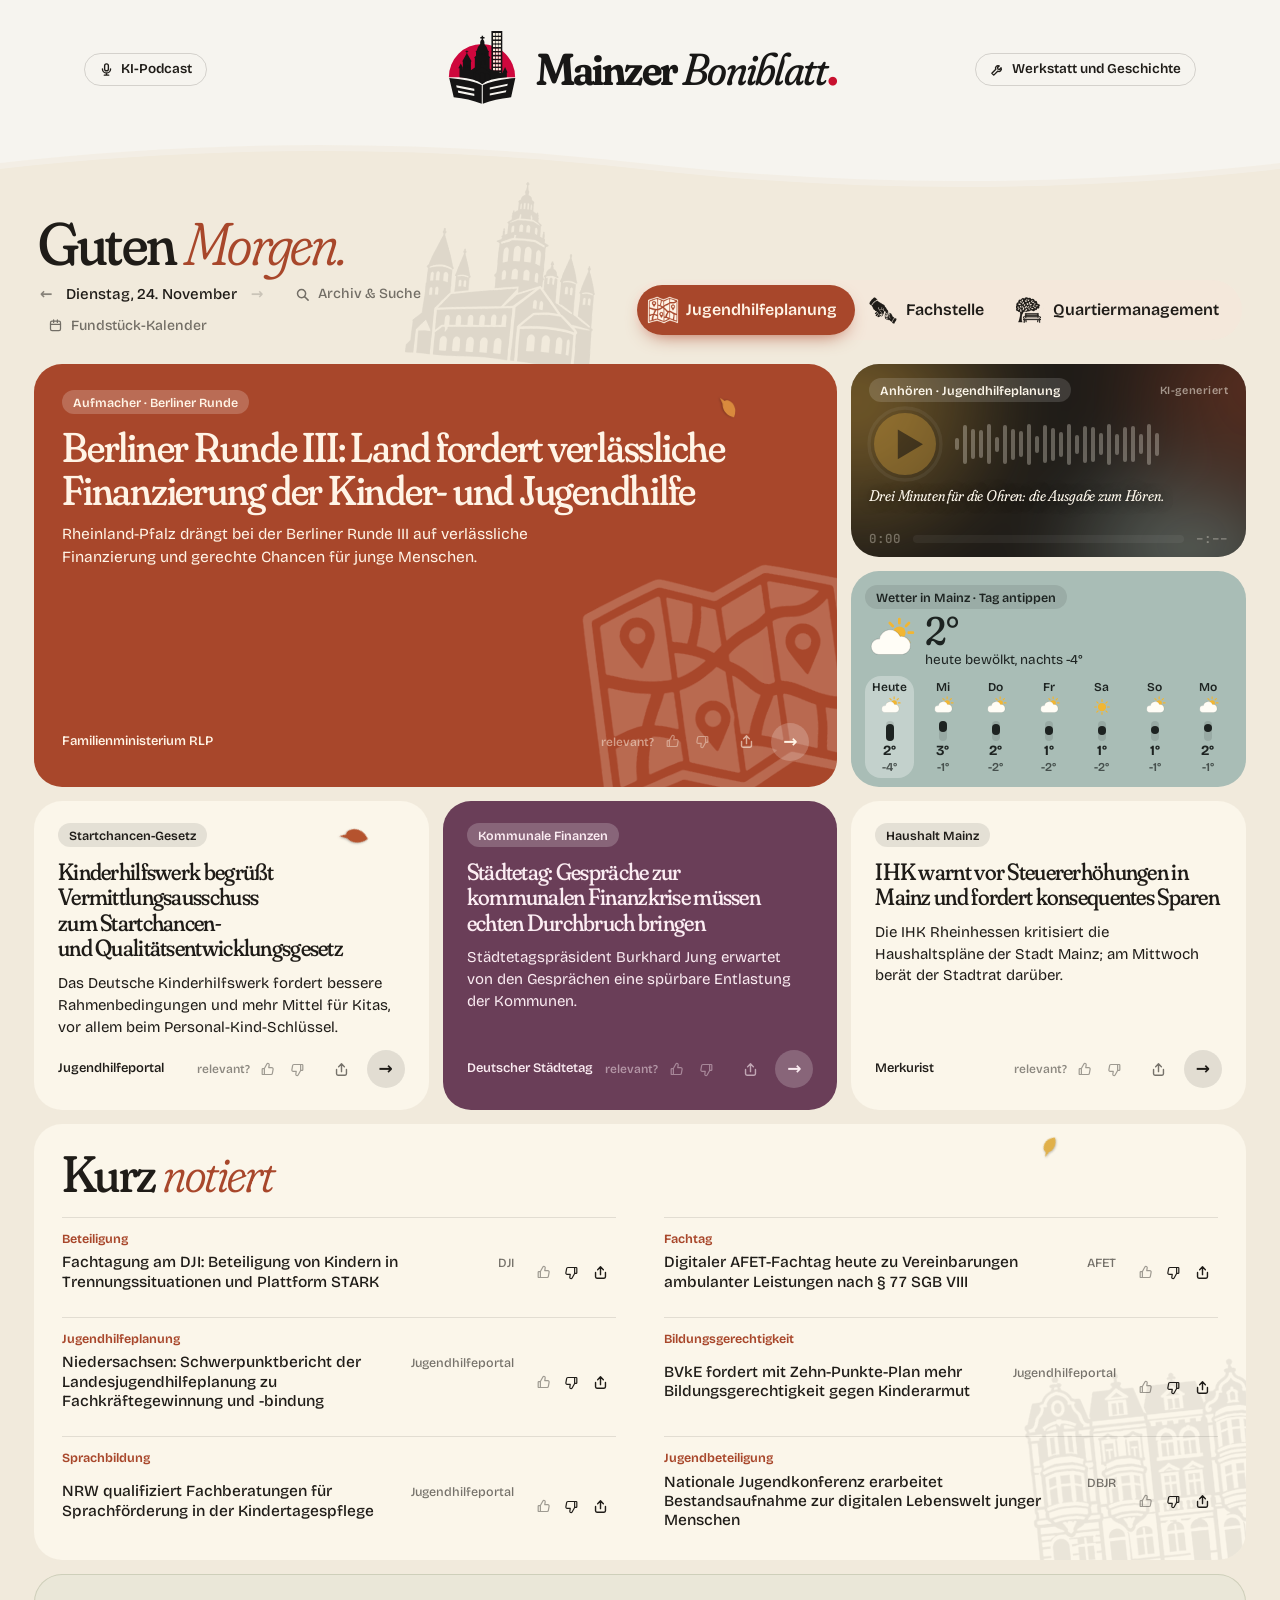
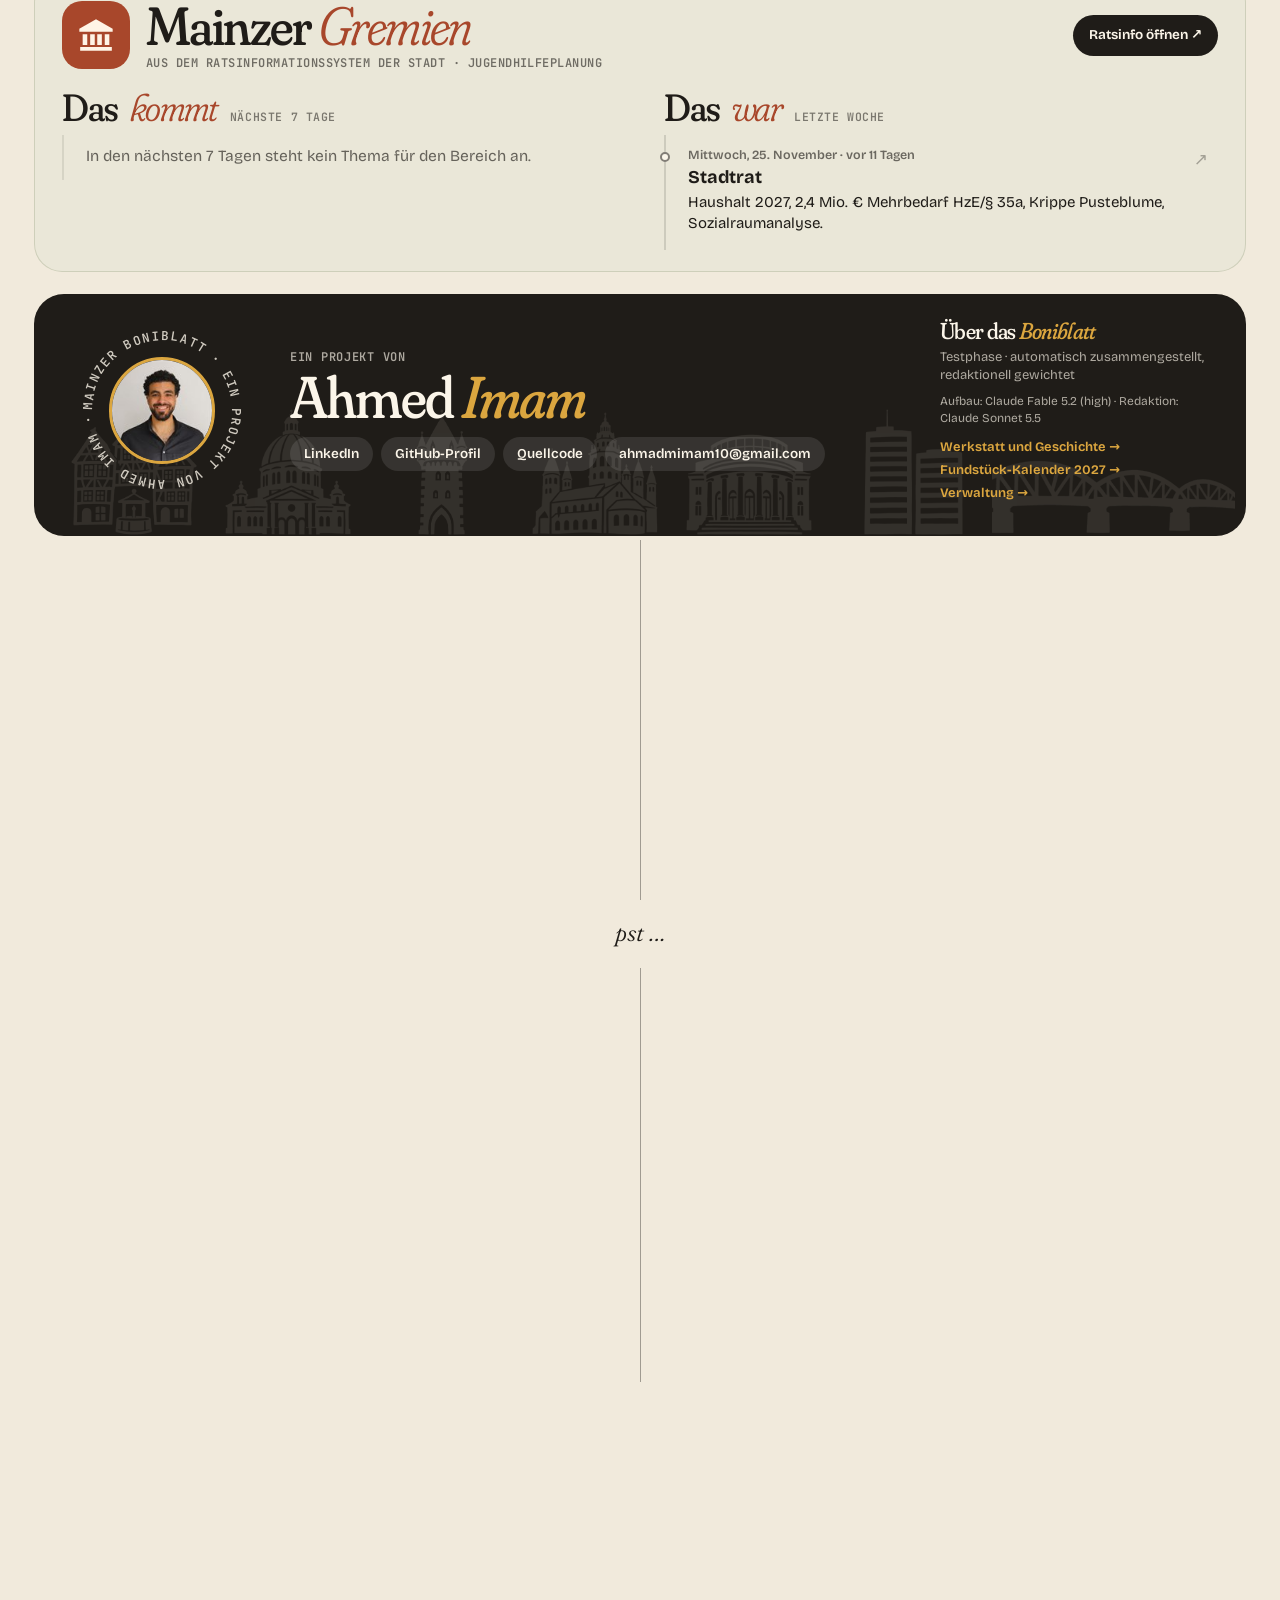
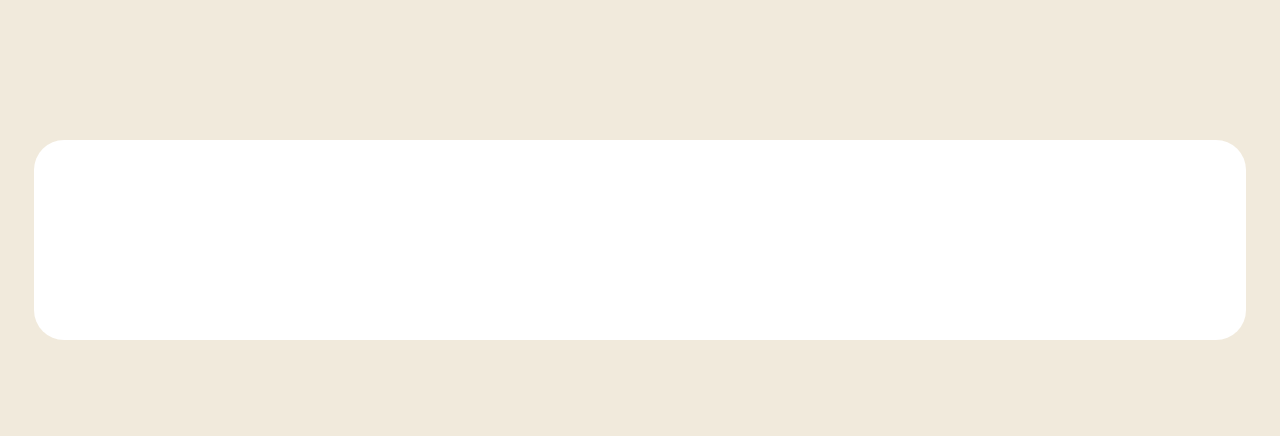
==== docs/index.html @ 60456c90 "Podcast: Kennzeichnung und Besetzung Co-Authored-By: Claude Opus 5.5 <noreply@anthropic.com>" ====
<!DOCTYPE html>
<html data-entwurf="b1" lang="de">
<head>
<meta charset="utf-8">
<meta name="viewport" content="width=device-width, initial-scale=1">
<title>Mainzer Boniblatt</title>
<meta name="description" content="Der werktägliche Morgenüberblick für Jugendhilfeplanung, Frühe Hilfen, Kinderschutz und Familienbildung sowie Quartiermanagement in Mainz – jeden Werktag aus über 50 öffentlichen Quellen zusammengestellt.">
<meta property="og:title" content="Mainzer Boniblatt">
<meta property="og:description" content="Der werktägliche Morgenüberblick für Jugendhilfeplanung, Frühe Hilfen, Kinderschutz und Familienbildung sowie Quartiermanagement in Mainz.">
<meta property="og:type" content="website">
<meta name="theme-color" content="#f6f4ef">
<link rel="icon" href="bilder/favicon.ico" sizes="32x32">
<link rel="icon" href="bilder/favicon-hell.svg" type="image/svg+xml" id="favicon">
<script>
/* Darstellung vor dem ersten Zeichnen setzen: Standard ist hell, dunkel nur nach eigener Wahl (localStorage „fachbrief.thema“) */
try {
  if (localStorage.getItem("fachbrief.thema") === "dunkel") {
    document.documentElement.dataset.thema = "dunkel";
    document.getElementById("favicon").href = "bilder/favicon-dunkel.svg";
    document.querySelector('meta[name="theme-color"]').content = "#0e0d0c";
  }
} catch (e) {}
</script>
<style>
/* Grundlage (Rest der früheren Ansicht, auf das Nötige gekürzt): Schriften, Farben, Kopfzeile */
@font-face{font-family:"Source Serif 4";src:url(schriften/source-serif-4.woff2) format("woff2");font-weight:400 800;font-style:normal;font-display:swap}@font-face{font-family:"Source Serif 4";src:url(schriften/source-serif-4-kursiv.woff2) format("woff2");font-weight:400 600;font-style:italic;font-display:swap}@font-face{font-family:"Schibsted Grotesk";src:url(schriften/schibsted-grotesk.woff2) format("woff2");font-weight:400 800;font-display:swap}
:root{
  color-scheme:light;
  --tisch:#f6f4ef;--band:#efebe4;--bogen:#fffefb;--reiter:#fbfaf6;--fuss:#1b1a18;--fein:#d9d3c8;
  --papier:#f3f1ec;--papier2:#ece7de;--tinte:#141414;--text:#292724;--grau:#5d584f;--haar:#d3cdc2;--linie:#141414;
  --rot:#c8102e;--besucht:#6a655c;
  --r-jhp:#c8102e;--r-fh:#0b6b72;--r-qm:#2b4a9b;
  --serif:"Source Serif 4","Iowan Old Style","Palatino Linotype",Georgia,serif;
  --sans:"Schibsted Grotesk","Segoe UI",system-ui,-apple-system,Roboto,Arial,sans-serif;
  --akzent:var(--r-jhp);
  --rand:clamp(10px,calc(4vw - 4px),44px);     /* Abstand des Bogens zum Rand: Handy 10–12 px */
  --innen:clamp(16px,3vw,40px);                 /* Innenabstand des Bogens */
}
*{box-sizing:border-box;min-width:0}
html{-webkit-text-size-adjust:100%;text-size-adjust:100%}
body{margin:0;background:var(--tisch);color:var(--tinte);font:16px/1.5 var(--sans);overflow-x:clip;font-optical-sizing:auto}
a{color:inherit}
button,input{font:inherit;color:inherit}
:focus-visible{outline:2px solid var(--akzent);outline-offset:3px}
.blatt{max-width:1200px;margin:0 auto;padding:0 clamp(18px,4vw,44px)}
.kopf-zeile{display:grid;grid-template-columns:1fr auto 1fr;align-items:center;column-gap:16px;padding-top:30px;padding-bottom:22px}
.marke{justify-self:center;margin:0;line-height:0}
.marke a{display:inline-block;max-width:100%}
.marke img{display:block;width:auto;height:60px}
main{min-height:55vh}
@media (max-width:760px){
  .kopf-zeile{grid-template-columns:30px minmax(0,1fr) 30px;column-gap:6px;padding-top:18px;padding-bottom:14px}
  .marke img{height:auto;width:min(100%,234px);margin:0 auto}
}
/* INTRO-START – „Morgen über Mainz“ (nur hell; bei jedem Aufruf der Ausgabe) */
.intro{--wh:78px;position:relative;display:grid;grid-template:100%/100%;height:calc(200vh + var(--wh));height:calc(200svh + var(--wh));margin-bottom:-100vh;margin-bottom:-100svh;color:#141414;--weich:cubic-bezier(.16,.84,.24,1);--fahrt:cubic-bezier(.45,.05,.2,1);--L:clamp(210px,56vw,340px)}
.intro[hidden]{display:none}
/* Scroll-Fortschritt (--ip) und seine geglättete Form (--ie): als eigene, NICHT vererbte Eigenschaften angemeldet. Das Skript
   setzt sie nur an den Elementen, deren Regeln sie benutzen – so rechnet der Browser beim Scrollen nicht mehr die Stile der
   ganzen Szene neu (das kostete rund 15 ms je Bild), sondern nur die der wenigen bewegten Lagen. */
@property --ip{syntax:"<number>";inherits:false;initial-value:0}
@property --ie{syntax:"<number>";inherits:false;initial-value:0}
/* Die Ausgabe kommt als Blatt mit Wellenkante von unten über die Szene: zwei Wellen, die gegeneinander laufen (nur transform,
   läuft im Compositor). Die Kante hängt am Ende der ersten Bildschirmhöhe und fährt mit der Seite mit – ganz ohne Skript. */
.i-woge{position:absolute;left:0;right:0;top:calc(100vh - 1px);top:calc(100svh - 1px);height:calc(var(--wh) + 2px);overflow:hidden;z-index:1;pointer-events:none}
.i-woge svg{position:absolute;left:0;bottom:-1px;width:200%;height:78%;fill:#f6f4ef;animation:i-woge 19s linear infinite;will-change:transform}
.i-woge svg:first-child{height:100%;fill:#fff;opacity:.55;animation-duration:31s;animation-direction:reverse}
@keyframes i-woge{to{transform:translateX(-50%)}}
@media (max-width:700px){.intro{--wh:52px}.i-woge svg{width:320%}}
.intro-buehne,.i-traeger{grid-area:1/1;align-self:start;min-width:0}
/* Das Logo liegt in einem eigenen Träger über der Bühne. Er klebt wie die Bühne oben am Fenster und ist genau so hoch,
   dass ihn das Ende des Intros in dem Moment nach oben mitnimmt, in dem der Platz in der Kopfzeile das Logo erreicht:
   Ab da läuft das Logo mit der Seite mit – das macht der Browser selbst, ohne Skript, also ohne Nachhinken. */
.i-traeger{position:sticky;top:0;z-index:2;height:var(--hc,calc(100vh + 260px));overflow:hidden;pointer-events:none}
.i-platz{position:absolute;left:var(--ll,calc(50% - var(--L) / 2));top:var(--lt,0px);width:var(--L);aspect-ratio:1}
.intro ~ :not(script){position:relative;z-index:1}
.intro-buehne{position:sticky;top:0;height:100vh;height:100svh;min-height:520px;overflow:hidden;background:#f6f4ef}
.i-mitte{position:absolute;inset:0;display:flex;flex-direction:column;align-items:center;justify-content:center;gap:clamp(8px,2vh,22px);padding:0 14px 5vh}
.i-logo{position:relative;width:var(--L);aspect-ratio:1;perspective:900px;flex:none}
.i-welt{position:absolute;inset:0}
.i-vorn{opacity:calc(var(--ip,0) * 3.4)}
.i-welt .i-sonne{opacity:calc((.5 - var(--ip,0)) * 12)}
.i-kante{display:none}
.i-himmel,.i-boden{position:absolute;left:50%;width:300vw;height:160vh;margin-left:-150vw}
.i-himmel{bottom:39.45%;background:linear-gradient(to top,var(--h1,#fbe6d8) 0,var(--h2,#f9ede3) 16vh,var(--h3,#f1f2ef) 40vh,var(--h4,#e9f0f3) 78vh);opacity:calc(1 - var(--ie,0) * .55)}
.i-himmel::after,.i-boden::after{content:"";position:absolute;inset:0;opacity:0;animation:i-aus 1.9s ease-in-out .3s both}
.i-himmel::after{background:linear-gradient(to top,#ecd8d0 0,#dcdbe3 24vh,#c6cedb 78vh)}
.i-boden{top:calc(60.55% - 1px);background:linear-gradient(var(--wa1,#d9e6ed) 0,var(--wa2,#e7eef0) 8vh,#f6f4ef 24vh);translate:0 calc(var(--ie,0) * -27vh);will-change:transform}
.i-boden::after{background:linear-gradient(#c2cddb 0,#d2dae3 12vh,#e2e6ea 44vh)}
.i-boden svg{position:absolute;left:50%;top:0;width:calc(var(--L) * 10);margin-left:calc(var(--L) * -5);height:auto;overflow:visible;z-index:1}
.i-boden svg>path:not(.w-ufer):not(.w-ufer2):not(.w-eis){animation:i-wasser 9s ease-in-out infinite alternate}
.i-boden svg>path{fill:none;stroke:var(--wl,#b3cad8);stroke-width:.42;stroke-linecap:round}
.i-boden .w-hell{stroke:#fff;stroke-width:.5;opacity:.85}
.i-boden .w-ufer{fill:var(--wu,#aebfc9);stroke:none;opacity:.5}
.i-boden .w-ufer2{fill:var(--wu,#aebfc9);stroke:none;opacity:.22}
.i-schiff{animation:i-schiff 70s ease-in-out infinite alternate}
.i-schiff .s-rumpf{fill:#fdfcf8;stroke:#8f9aa1;stroke-width:.22}
.i-schiff .s-aufbau{fill:#ebe6dc;stroke:#8f9aa1;stroke-width:.2}
.i-schiff .s-linie{stroke:#c8102e;stroke-width:.34;opacity:.75}
.i-schiff .s-fenster{fill:#7f8f99;stroke:none}
.i-schiff .s-spiegel{stroke:#fff;stroke-width:.5;opacity:.8}
.i-licht{position:absolute;left:50%;top:60.55%;width:0;height:0;opacity:calc(var(--schein,1) - var(--ip,0) * 1.5);scale:calc(1 + var(--ie,0) * 1.4)}
.i-schein,.i-strahlen{position:absolute;border-radius:50%;aspect-ratio:1}
.i-schein{width:calc(var(--L) * 4.2);margin:calc(var(--L) * -2.1);background:radial-gradient(closest-side,rgba(226,70,60,.26),rgba(240,140,96,.13) 36%,rgba(246,200,160,0) 72%);animation:i-schein 1.7s var(--weich) .75s both}
.i-strahlen{width:calc(var(--L) * 5.6);margin:calc(var(--L) * -2.8);animation:i-ein 1.4s ease 1.5s both}
.i-strahlen::before,.i-strahlen::after{content:"";position:absolute;inset:0;border-radius:50%;
  -webkit-mask:radial-gradient(closest-side,transparent 24%,#000 36%,transparent 100%);mask:radial-gradient(closest-side,transparent 24%,#000 36%,transparent 100%)}
.i-strahlen::before{background:repeating-conic-gradient(rgba(203,8,56,0) 0deg,rgba(203,8,56,.05) 2.4deg,rgba(203,8,56,0) 4.8deg,rgba(203,8,56,0) 15deg);animation:i-drehen 140s linear infinite}
.i-strahlen::after{background:repeating-conic-gradient(from 6deg,rgba(244,160,96,0) 0deg,rgba(244,160,96,.06) 4deg,rgba(244,160,96,0) 8deg,rgba(244,160,96,0) 22.5deg);animation:i-drehen 200s linear infinite reverse}
.i-wolke{position:absolute;width:calc(var(--L) * var(--g));translate:calc(var(--ie,0) * var(--fx)) calc(var(--ie,0) * -8vh);opacity:calc(1 - var(--ip,0) * 1.8)}
.i-mehr{display:none}
.i-defs{position:absolute}
.i-wolke svg{display:block;width:100%;height:auto;opacity:var(--wod,.92);animation:i-wolke 2.2s var(--weich) calc(.5s + var(--v)) both,i-zieh 46s ease-in-out calc(2.8s + var(--v) * 9) infinite alternate}
.i-l{position:absolute;inset:0;transform-origin:0 0;transform:translate(var(--dx,0px),var(--dy,0px)) scale(var(--ds,1))}
.i-l svg{position:absolute;inset:0;width:100%;height:100%;overflow:visible}
/* Auftakt des Logos – ruhig: Nichts wächst, dreht oder springt. Zeitung, Kirche und Boniturm stehen von Anfang an an ihrem Platz und treten
   nur aus dem Morgendunst hervor (Deckkraft, wenige Pixel Weg). Dahinter geht langsam die Sonne auf, und im Turm geht nach und nach das Licht
   an – jedes Fenster einzeln, kurz ganz hell, dann in seinem eigenen Ton zwischen Warmweiß und Beige. Alles zusammen fährt die Kamera ein kleines Stück heran. */
.i-sonne svg,.i-dom svg,.i-turm svg,.i-fenster svg{transform-origin:50% 60.55%;--z:1.16;animation:i-zoom 3.4s cubic-bezier(.2,.7,.2,1) both}
.i-dom svg,.i-turm svg{fill:#151414}
.i-dom g{transform-box:view-box;animation:i-dom 1.7s cubic-bezier(.22,.61,.36,1) .45s both}
.i-turm g{transform-box:view-box;animation:i-dom 1.7s cubic-bezier(.22,.61,.36,1) .65s both}
.i-turm .i-dunkel{fill:#2f2b2b}
.i-fenster path{fill:var(--f,#f6eedd);animation:i-fenster .9s cubic-bezier(.3,.6,.3,1) calc(1.75s + var(--v)) both}
.i-sonne path{fill:#cf073d;transform-box:view-box;animation:i-sonne 3.4s cubic-bezier(.22,.61,.36,1) .3s both}
.i-zl svg,.i-zr svg{fill:#151414;transform-origin:50% 75%}
.i-zl svg{animation:i-blatt 1.6s cubic-bezier(.22,.61,.36,1) .15s both}
.i-zr svg{animation:i-blatt 1.6s cubic-bezier(.22,.61,.36,1) .28s both}
/* Bis Schriften und Bilder geladen sind, steht alles still (Klasse „wartet“ setzt das Skript) – so beginnt die Bewegung erst, wenn nichts mehr nachlädt */
.intro.wartet *,.intro.wartet *::before,.intro.wartet *::after{animation-play-state:paused!important}
.i-band{position:absolute;left:50%;bottom:39.45%;width:calc(var(--L) * 10);margin-left:calc(var(--L) * -5);transform-origin:50% 100%;
  translate:0 calc(var(--ie,0) * var(--hub,-26vh));scale:calc(var(--nah,1) * (1 + var(--ie,0) * var(--k) * .12));will-change:transform}
/* Die Lagen steigen langsamer als das Blatt (ferne etwas weniger als nahe): Das Blatt holt die Stadt erst kurz vor dem Ziel ein und deckt sie von unten zu */
.i-huegel{--hub:-22vh}.i-huegel2{--hub:-23.5vh}.i-fern{--hub:-25vh}.i-stadt{--hub:-26vh}.i-ufer{--hub:-27vh}
.intro{--nah:1.1}@media (min-width:700px){.intro{--nah:1.3}}@media (min-width:1000px){.intro{--nah:1.52}}
.i-band svg{display:block;width:100%;height:auto;transform-origin:50% 100%;animation:i-zoom 2.5s var(--fahrt) both,i-steig .95s cubic-bezier(.2,.9,.25,1.04) var(--ab,0s) both}
.i-huegel{--k:.08}.i-huegel svg{fill:var(--hu1,#dfe4dc);--z:1.16;animation:i-zoom 2.5s var(--fahrt) both}
.i-huegel2{--k:.18}.i-huegel2 svg{fill:var(--hu2,#d3dac8);--z:1.3;animation:i-zoom 2.5s var(--fahrt) both}.i-huegel2 .i-tupfen{fill:var(--tu1,#c2cdb6)}.i-huegel2 .t2{fill:var(--tu2,#c2cdb6)}
.i-fern{--k:.4}.i-fern svg{fill:#d3ccc1;--z:1.5;--ab:0s}.i-fern .i-dach{fill:var(--d1,#c7bfb4)}.i-fern .i-fenster{fill:#e1dcd4}.i-fern .i-lichter{fill:#f3e3bd}
.i-stadt{--k:1}.i-stadt svg{fill:#bcb3a6;--z:1.9;--ab:.12s}.i-stadt .i-dach{fill:var(--d2,#a89d90)}.i-stadt .i-patina{fill:#9fb5a7}.i-schatten{fill:#3d3428;opacity:.075}.i-glanz{fill:#fff;opacity:.2}.i-rippe{fill:none;stroke:#6f8c7e;stroke-width:.16;stroke-linecap:round;opacity:.7}.i-linie{fill:none;stroke:#7d7265;stroke-width:.2;stroke-linecap:round;opacity:.6}.i-tuer{fill:#8f8475}.i-fern .i-linie,.i-fern .i-tuer{opacity:.3}.i-fern .i-schatten{opacity:.05}.i-stadt .i-fenster{fill:#d6cfc4}.i-stadt .i-lichter{fill:#f8dfa2}
.i-ufer{--k:2.2}.i-ufer svg{fill:#a8a092;--z:2.5;--ab:.26s}
.i-ufer .b-a{fill:var(--ba,#8da582)}.i-ufer .b-b{fill:var(--bb,#7f9a78)}.i-ufer .b-c{fill:var(--bc,#8da582)}.i-ufer .b-hell{fill:var(--bh,#a8bb9b)}.i-ufer .b-chell{fill:var(--bch,#a8bb9b)}
.i-ufer .b-busch{fill:var(--bu,#86a07c)}.i-ufer .b-buschhell{fill:var(--buh,#a8bb9b)}.i-ufer .b-stamm{fill:#8a7d6e;stroke:#8a7d6e;stroke-width:.3}.i-ufer .b-lampe{fill:#857d70}
.i-ufer .b-kahl{display:none;fill:none;stroke:#7b6f63;stroke-width:.3;stroke-linecap:round}.i-ufer .b-wiese{fill:var(--wi,#a5bb95)}.i-ufer .b-kante{fill:var(--ka,#bcb4a7)}.i-ufer .b-blume{display:none}.i-ufer .bl1{fill:var(--bl1,#fff4c2)}.i-ufer .bl2{fill:var(--bl2,#f3a3ba)}
.i-ufer .b-reif{display:none;fill:none;stroke:#fff;stroke-width:.26;stroke-linecap:round}.i-ufer .b-schnee{display:none;fill:#fdfdfd}
.i-dunst{display:none;position:absolute;left:50%;bottom:39.45%;width:300vw;margin-left:-150vw;height:13vh;background:linear-gradient(to top,var(--du,rgba(215,222,228,.7)),transparent);
  -webkit-mask:linear-gradient(90deg,#000 calc(50% - var(--L) * .56),transparent calc(50% - var(--L) * .47),transparent calc(50% + var(--L) * .47),#000 calc(50% + var(--L) * .56));mask:linear-gradient(90deg,#000 calc(50% - var(--L) * .56),transparent calc(50% - var(--L) * .47),transparent calc(50% + var(--L) * .47),#000 calc(50% + var(--L) * .56))}
.i-flocken{display:none;position:absolute;left:50%;bottom:39.45%;width:140vw;margin-left:-70vw;height:calc(78vh + 240px);background-image:url("data:image/svg+xml,%3Csvg xmlns='http://www.w3.org/2000/svg' width='120' height='240'%3E%3Ccircle cx='6.5' cy='73.8' r='1.3' fill='%23fff' opacity='.28'/%3E%3Ccircle cx='6.5' cy='73.8' r='0.7' fill='%23fff' stroke='%239db0c2' stroke-width='0.3' opacity='0.99'/%3E%3Ccircle cx='71.2' cy='186.6' r='2.2' fill='%23fff' opacity='.28'/%3E%3Ccircle cx='71.2' cy='186.6' r='1.2' fill='%23fff' stroke='%239db0c2' stroke-width='0.3' opacity='1.00'/%3E%3Ccircle cx='10.5' cy='103.2' r='1.9' fill='%23fff' opacity='.28'/%3E%3Ccircle cx='10.5' cy='103.2' r='1' fill='%23fff' stroke='%239db0c2' stroke-width='0.3' opacity='0.88'/%3E%3Ccircle cx='60' cy='196' r='1.7' fill='%23fff' opacity='.28'/%3E%3Ccircle cx='60' cy='196' r='0.9' fill='%23fff' stroke='%239db0c2' stroke-width='0.3' opacity='0.89'/%3E%3Ccircle cx='52.8' cy='182.2' r='2.6' fill='%23fff' opacity='.28'/%3E%3Ccircle cx='52.8' cy='182.2' r='1.4' fill='%23fff' stroke='%239db0c2' stroke-width='0.3' opacity='0.96'/%3E%3Ccircle cx='10.8' cy='179.8' r='1' fill='%23fff' opacity='.28'/%3E%3Ccircle cx='10.8' cy='179.8' r='0.5' fill='%23fff' stroke='%239db0c2' stroke-width='0.3' opacity='0.97'/%3E%3Ccircle cx='92.4' cy='183.4' r='2.6' fill='%23fff' opacity='.28'/%3E%3Ccircle cx='92.4' cy='183.4' r='1.4' fill='%23fff' stroke='%239db0c2' stroke-width='0.3' opacity='0.96'/%3E%3Ccircle cx='13.8' cy='16' r='2.6' fill='%23fff' opacity='.28'/%3E%3Ccircle cx='13.8' cy='16' r='1.4' fill='%23fff' stroke='%239db0c2' stroke-width='0.3' opacity='0.89'/%3E%3Ccircle cx='30.6' cy='44.8' r='1' fill='%23fff' opacity='.28'/%3E%3Ccircle cx='30.6' cy='44.8' r='0.5' fill='%23fff' stroke='%239db0c2' stroke-width='0.3' opacity='0.85'/%3E%3Ccircle cx='86.8' cy='43.4' r='1.7' fill='%23fff' opacity='.28'/%3E%3Ccircle cx='86.8' cy='43.4' r='0.9' fill='%23fff' stroke='%239db0c2' stroke-width='0.3' opacity='0.96'/%3E%3Ccircle cx='27.9' cy='22.4' r='1.1' fill='%23fff' opacity='.28'/%3E%3Ccircle cx='27.9' cy='22.4' r='0.6' fill='%23fff' stroke='%239db0c2' stroke-width='0.3' opacity='0.89'/%3E%3Ccircle cx='23' cy='67.8' r='2.6' fill='%23fff' opacity='.28'/%3E%3Ccircle cx='23' cy='67.8' r='1.3' fill='%23fff' stroke='%239db0c2' stroke-width='0.3' opacity='0.91'/%3E%3Ccircle cx='43.8' cy='160.3' r='2.1' fill='%23fff' opacity='.28'/%3E%3Ccircle cx='43.8' cy='160.3' r='1.1' fill='%23fff' stroke='%239db0c2' stroke-width='0.3' opacity='0.86'/%3E%3Ccircle cx='81.8' cy='92.8' r='1.5' fill='%23fff' opacity='.28'/%3E%3Ccircle cx='81.8' cy='92.8' r='0.8' fill='%23fff' stroke='%239db0c2' stroke-width='0.3' opacity='0.99'/%3E%3Ccircle cx='113.8' cy='116.4' r='1.2' fill='%23fff' opacity='.28'/%3E%3Ccircle cx='113.8' cy='116.4' r='0.6' fill='%23fff' stroke='%239db0c2' stroke-width='0.3' opacity='0.95'/%3E%3Ccircle cx='40.4' cy='38.9' r='1.5' fill='%23fff' opacity='.28'/%3E%3Ccircle cx='40.4' cy='38.9' r='0.8' fill='%23fff' stroke='%239db0c2' stroke-width='0.3' opacity='0.95'/%3E%3Ccircle cx='64.4' cy='28.4' r='1' fill='%23fff' opacity='.28'/%3E%3Ccircle cx='64.4' cy='28.4' r='0.5' fill='%23fff' stroke='%239db0c2' stroke-width='0.3' opacity='0.95'/%3E%3Ccircle cx='59.9' cy='46.7' r='1.6' fill='%23fff' opacity='.28'/%3E%3Ccircle cx='59.9' cy='46.7' r='0.9' fill='%23fff' stroke='%239db0c2' stroke-width='0.3' opacity='1.00'/%3E%3Ccircle cx='73.2' cy='140.4' r='1.2' fill='%23fff' opacity='.28'/%3E%3Ccircle cx='73.2' cy='140.4' r='0.6' fill='%23fff' stroke='%239db0c2' stroke-width='0.3' opacity='0.92'/%3E%3Ccircle cx='20.3' cy='224.3' r='2.1' fill='%23fff' opacity='.28'/%3E%3Ccircle cx='20.3' cy='224.3' r='1.1' fill='%23fff' stroke='%239db0c2' stroke-width='0.3' opacity='0.93'/%3E%3Ccircle cx='20.2' cy='101.7' r='2.7' fill='%23fff' opacity='.28'/%3E%3Ccircle cx='20.2' cy='101.7' r='1.4' fill='%23fff' stroke='%239db0c2' stroke-width='0.3' opacity='0.92'/%3E%3Ccircle cx='22.4' cy='67.5' r='1.2' fill='%23fff' opacity='.28'/%3E%3Ccircle cx='22.4' cy='67.5' r='0.6' fill='%23fff' stroke='%239db0c2' stroke-width='0.3' opacity='0.92'/%3E%3C/svg%3E");background-size:120px 240px;animation:i-flocken 13s linear infinite;will-change:transform}
.w-ringe,.w-laub,.i-boden .w-eis{display:none}.w-ring{fill:none;stroke:#fff;stroke-width:.3;transform-box:fill-box;transform-origin:50% 50%;animation:i-ring 3.6s ease-out infinite}
.i-boden .w-eis{fill:#fdfdfd;stroke:#b9c7d2;stroke-width:.14}
.i-vogel{position:absolute;width:calc(var(--L) * var(--g));translate:calc(var(--ie,0) * var(--fx)) calc(var(--ie,0) * var(--fy));scale:calc(1 + var(--ie,0) * 3);opacity:calc(.72 - var(--ip,0) * 1.7);animation:i-ein 1.2s ease 1.3s both}
.i-vogel svg{display:block;width:100%;height:auto;overflow:visible;animation:i-flug var(--d) cubic-bezier(.3,.25,.55,1) var(--v) infinite}
.i-vogel path{fill:#4a443e;transform-box:fill-box;transform-origin:50% 62%;animation:i-schlag .62s ease-in-out calc(var(--v) * .37) infinite alternate}
.i-titelplatz{position:relative;z-index:2;flex:none}
.i-titel{margin:0;font:760 clamp(46px,13.6vw,100px)/1 var(--serif);letter-spacing:-.025em;text-align:center;
  transform:translate(var(--tx,0px),var(--ty,0px)) scale(var(--ts,1));opacity:var(--to,1);will-change:transform,opacity}
.i-w{display:inline-block;overflow:hidden;padding:.1em .06em .14em;margin:-.1em -.06em -.14em;vertical-align:bottom}
.i-w i{display:inline-block;font-style:normal;animation:i-buchstabe 1s cubic-bezier(.2,.75,.2,1) calc(1.5s + var(--i) * 24ms) both}
.i-titel b{display:inline-block;color:#c8102e;transform-origin:50% 85%;animation:i-punkt .7s cubic-bezier(.22,.61,.36,1) 2.35s both}
@media (min-width:700px){.i-titel{white-space:nowrap}.i-titel br{display:none}}
.i-unter{position:relative;z-index:2;margin:0;display:flex;align-items:center;gap:12px;color:#57524a;font:600 clamp(13px,3.5vw,17px)/1.3 var(--sans);text-align:center;
  opacity:calc(1 - var(--ip,0) * 5);translate:0 calc(var(--ip,0) * -60px)}
.i-unter span{display:inline-block;white-space:nowrap;letter-spacing:.02em;animation:i-unter 1s cubic-bezier(.16,1,.3,1) 2.4s both}
.i-unter::before,.i-unter::after{content:"";width:clamp(0px,calc((100vw - 380px) * .3),34px);height:1px;background:#a8a093;animation:i-strich .8s cubic-bezier(.16,1,.3,1) 2.6s both}
.i-unter::before{transform-origin:100% 50%}.i-unter::after{transform-origin:0 50%}
.i-weiter{position:absolute;z-index:3;left:50%;bottom:max(18px,env(safe-area-inset-bottom));display:inline-flex;flex-direction:column;align-items:center;gap:4px;
  padding:8px 14px;border:0;background:none;color:#5d584f;font:600 13px/1 var(--sans);letter-spacing:.04em;cursor:pointer;
  transform:translateX(-50%);opacity:calc(1 - var(--ip,0) * 6);animation:i-ein .6s ease 2.9s both}
.i-weiter i{font-style:normal;font-size:20px;animation:i-wippen 1.8s ease-in-out 3.5s infinite}
.intro.fertig *,.intro.fertig *::before,.intro.fertig *::after{animation:none!important}
@keyframes i-aus{from{opacity:1}}
@keyframes i-ein{from{opacity:0}}
@keyframes i-zoom{from{scale:var(--z)}}
@keyframes i-steig{from{translate:0 104%}}
.i-nieder{position:absolute;inset:0;z-index:1;overflow:hidden;pointer-events:none;opacity:calc(1 - var(--ip,0) * 2.6)}
.i-wieg{position:absolute;inset:0;animation:i-ein 1.4s ease 1s both,i-wiegen 4.6s ease-in-out infinite alternate}
.i-nieder .n{display:none;position:absolute;inset:calc(var(--ky) * -1) calc(var(--kx) * -1 - 12px) 0 calc(var(--kx) * -1 - 12px);background-size:var(--kx) var(--ky);animation:i-fall var(--kd) linear infinite;will-change:transform}
/* Jahreszeiten */
.intro[data-zeit="fruehling"]{--ba:#9bc48a;--bb:#86b77b;--bc:#f0aec2;--bh:#b8d8a8;--bch:#fbd7e1;--bu:#8fbd80;--buh:#b4d6a3;--wi:#a6cc92;--hu1:#dfeadb;--hu2:#cfe3bf;--tu1:#f3c3cf;--tu2:#b6d4a3;--wieg:12px}
.intro[data-zeit="fruehling"] .b-blume{display:block}
.intro[data-zeit="fruehling"]:not([data-wetter="regen"]) .n3{display:block;background-image:url("data:image/svg+xml,%3Csvg xmlns='http://www.w3.org/2000/svg' width='260' height='520'%3E%3Cpath d='M0 0q1.6 -2.6 4.6 0q-3 2.6 -4.6 0Z' transform='translate(70.8 193.5) rotate(204) scale(1.40)' fill='%23f2a8bf' opacity='0.96'/%3E%3Cpath d='M0 0q1.6 -2.6 4.6 0q-3 2.6 -4.6 0Z' transform='translate(73.8 364.1) rotate(75) scale(1.76)' fill='%23f6bfd0' opacity='0.90'/%3E%3Cpath d='M0 0q1.6 -2.6 4.6 0q-3 2.6 -4.6 0Z' transform='translate(32.9 396.2) rotate(93) scale(1.14)' fill='%23f6bfd0' opacity='0.93'/%3E%3Cpath d='M0 0q1.6 -2.6 4.6 0q-3 2.6 -4.6 0Z' transform='translate(72.3 34) rotate(151) scale(1.37)' fill='%23f2a8bf' opacity='0.98'/%3E%3Cpath d='M0 0q1.6 -2.6 4.6 0q-3 2.6 -4.6 0Z' transform='translate(179.3 224.1) rotate(277) scale(1.16)' fill='%23f6bfd0' opacity='0.87'/%3E%3Cpath d='M0 0q1.6 -2.6 4.6 0q-3 2.6 -4.6 0Z' transform='translate(213.1 304.3) rotate(190) scale(1.22)' fill='%23f6bfd0' opacity='0.97'/%3E%3Cpath d='M0 0q1.6 -2.6 4.6 0q-3 2.6 -4.6 0Z' transform='translate(86.1 52.6) rotate(231) scale(1.79)' fill='%23f6bfd0' opacity='0.91'/%3E%3Cpath d='M0 0q1.6 -2.6 4.6 0q-3 2.6 -4.6 0Z' transform='translate(122.1 317.5) rotate(350) scale(1.06)' fill='%23f6bfd0' opacity='0.90'/%3E%3C/svg%3E");--kx:260px;--ky:520px;--kr:-1;--kd:13s}
.intro[data-zeit="sommer"]{--ba:#6fae5a;--bb:#5a9c52;--bc:#66a655;--bh:#97c97f;--bch:#97c97f;--bu:#64a258;--buh:#97c97f;--wi:#8fc474;--hu1:#d5e6cf;--hu2:#bcdba6;--tu1:#a1c98b;--tu2:#aed39a;--d2:#b08f7c}
.intro[data-zeit="sommer"] :is(.i-stadt,.i-fern){filter:saturate(1.25)}
.intro[data-zeit="sommer"][data-wetter="sonne"]{--h1:#fbe2cf;--h2:#f8ece0;--h3:#e9f2f4;--h4:#cfe5f5;--wa1:#bfdcf0;--wa2:#dcebf3;--wl:#8fbcd9;--wu:#93b9d2}
.intro[data-zeit="herbst"]{--ba:#dca45c;--bb:#c8773e;--bc:#b5533a;--bh:#efc986;--bch:#d88f6c;--bu:#b98a4e;--buh:#d6ad6c;--wi:#c6b98c;--hu1:#e6e3d6;--hu2:#dcd5b5;--tu1:#d2a55f;--tu2:#c58a55;--wieg:12px}
.intro[data-zeit="herbst"] :is(.b-blume,.w-laub){display:block}.intro[data-zeit="herbst"]{--bl1:#d98a3d;--bl2:#b5532e}
.intro[data-zeit="herbst"] .n3{display:block;background-image:url("data:image/svg+xml,%3Csvg xmlns='http://www.w3.org/2000/svg' width='280' height='560'%3E%3Cpath d='M0 0C1.4 -3.4 5.4 -4.4 9 -2.8C8.4 .8 5.6 3.6 1.8 3.4L-1.6 5L.2 2.4C-.4 1.6 -.4 .8 0 0Z' transform='translate(74.7 209.3) rotate(13) scale(0.78)' fill='%23c9642f' opacity='0.92'/%3E%3Cpath d='M0 0C1.4 -3.4 5.4 -4.4 9 -2.8C8.4 .8 5.6 3.6 1.8 3.4L-1.6 5L.2 2.4C-.4 1.6 -.4 .8 0 0Z' transform='translate(144.1 351.2) rotate(220) scale(0.89)' fill='%23c9642f' opacity='0.99'/%3E%3Cpath d='M0 0C1.4 -3.4 5.4 -4.4 9 -2.8C8.4 .8 5.6 3.6 1.8 3.4L-1.6 5L.2 2.4C-.4 1.6 -.4 .8 0 0Z' transform='translate(98.7 177.3) rotate(269) scale(0.78)' fill='%23e0b04a' opacity='0.90'/%3E%3Cpath d='M0 0C1.4 -3.4 5.4 -4.4 9 -2.8C8.4 .8 5.6 3.6 1.8 3.4L-1.6 5L.2 2.4C-.4 1.6 -.4 .8 0 0Z' transform='translate(257.7 166.2) rotate(294) scale(0.91)' fill='%23e0b04a' opacity='0.82'/%3E%3C/svg%3E");--kx:280px;--ky:560px;--kr:-1;--kd:10s}
.intro[data-zeit="herbst"]:not([data-wetter="regen"]) .n4{display:block;background-image:url("data:image/svg+xml,%3Csvg xmlns='http://www.w3.org/2000/svg' width='210' height='420'%3E%3Cpath d='M0 0C1.4 -3.4 5.4 -4.4 9 -2.8C8.4 .8 5.6 3.6 1.8 3.4L-1.6 5L.2 2.4C-.4 1.6 -.4 .8 0 0Z' transform='translate(58.2 335.6) rotate(165) scale(0.73)' fill='%23b5532e' opacity='0.87'/%3E%3Cpath d='M0 0C1.4 -3.4 5.4 -4.4 9 -2.8C8.4 .8 5.6 3.6 1.8 3.4L-1.6 5L.2 2.4C-.4 1.6 -.4 .8 0 0Z' transform='translate(136.2 98.1) rotate(56) scale(0.87)' fill='%23e0b04a' opacity='0.88'/%3E%3C/svg%3E");--kx:210px;--ky:420px;--kr:-1;--kd:15s;opacity:.8}
.intro[data-zeit="winter"]{--bu:#a59a8e;--buh:#b9afa3;--wi:#d0cfc6;--hu1:#e6e8e6;--hu2:#dadcd5;--tu1:#cbcec6;--tu2:#cfd2ca}
.intro[data-zeit="winter"][data-wetter="sonne"]{--h1:#f9e4da;--h4:#e2eaf1}
.intro[data-zeit="winter"] :is(.b-a,.b-b,.b-c,.b-hell,.b-chell){display:none}.intro[data-zeit="winter"] .b-kahl{display:block}
/* Wetterlagen */
.intro:not([data-wetter="sonne"]) .i-strahlen{display:none}.intro:not([data-wetter="sonne"]) .i-mehr{display:block}
.intro[data-wetter="bewoelkt"]{--wos:#d9dfe6;--h1:#f2e6df;--h2:#edebe8;--h3:#e6e9eb;--h4:#dce2e8;--schein:.42;--wo:#f6f7f8;--wod:.95;--wa1:#d2dde4;--wa2:#e3e8ea;--wl:#a8bcc9}
.intro[data-wetter="regen"]{--wos:#b9c3ce;--h1:#e2e1e2;--h2:#dbdfe3;--h3:#cfd6dd;--h4:#bfc9d4;--schein:.14;--wo:#e3e7eb;--wod:1;--wa1:#c4d0d9;--wa2:#dbe1e5;--wl:#9db0bd;--wu:#9fb0bb}
.intro[data-wetter="regen"] :is(.i-ufer,.i-huegel2){filter:saturate(.8) brightness(.97)}
.intro:is([data-wetter="regen"],[data-wetter="schnee"]) .i-dunst,.intro[data-wetter="regen"] .w-ringe{display:block}
.intro[data-wetter="regen"] .n5{display:block;background-image:url("data:image/svg+xml,%3Csvg xmlns='http://www.w3.org/2000/svg' width='100' height='400'%3E%3Cpath d='M56.3 157.3l-1.8 7.2' stroke='%236d8498' stroke-width='0.55' stroke-linecap='round' opacity='0.20'/%3E%3Cpath d='M55.3 161.2l-0.8 3.2' stroke='%235a7389' stroke-width='0.6' stroke-linecap='round' opacity='0.34'/%3E%3Cpath d='M15.9 146.9l-2.6 10.5' stroke='%236d8498' stroke-width='0.55' stroke-linecap='round' opacity='0.26'/%3E%3Cpath d='M14.5 152.6l-1.2 4.7' stroke='%235a7389' stroke-width='0.6' stroke-linecap='round' opacity='0.40'/%3E%3Cpath d='M42 59l-2.5 9.9' stroke='%236d8498' stroke-width='0.55' stroke-linecap='round' opacity='0.23'/%3E%3Cpath d='M40.6 64.5l-1.1 4.5' stroke='%235a7389' stroke-width='0.6' stroke-linecap='round' opacity='0.37'/%3E%3Cpath d='M26.5 79.9l-1.9 7.5' stroke='%236d8498' stroke-width='0.55' stroke-linecap='round' opacity='0.17'/%3E%3Cpath d='M25.5 84l-0.8 3.4' stroke='%235a7389' stroke-width='0.6' stroke-linecap='round' opacity='0.31'/%3E%3Cpath d='M54.2 218.1l-2.9 11.5' stroke='%236d8498' stroke-width='0.55' stroke-linecap='round' opacity='0.17'/%3E%3Cpath d='M52.6 224.4l-1.3 5.2' stroke='%235a7389' stroke-width='0.6' stroke-linecap='round' opacity='0.31'/%3E%3Cpath d='M45.1 302.1l-1.7 6.9' stroke='%236d8498' stroke-width='0.55' stroke-linecap='round' opacity='0.22'/%3E%3Cpath d='M44.1 305.9l-0.8 3.1' stroke='%235a7389' stroke-width='0.6' stroke-linecap='round' opacity='0.36'/%3E%3Cpath d='M47.7 145.3l-2.5 10.1' stroke='%236d8498' stroke-width='0.55' stroke-linecap='round' opacity='0.24'/%3E%3Cpath d='M46.3 150.8l-1.1 4.5' stroke='%235a7389' stroke-width='0.6' stroke-linecap='round' opacity='0.38'/%3E%3Cpath d='M76.3 220.1l-2.8 11' stroke='%236d8498' stroke-width='0.55' stroke-linecap='round' opacity='0.20'/%3E%3Cpath d='M74.8 226.2l-1.2 5' stroke='%235a7389' stroke-width='0.6' stroke-linecap='round' opacity='0.34'/%3E%3C/svg%3E");--kx:100px;--ky:400px;--kr:-1;--kd:1.9s;opacity:.5}
.intro[data-wetter="regen"] .n1{display:block;background-image:url("data:image/svg+xml,%3Csvg xmlns='http://www.w3.org/2000/svg' width='170' height='680'%3E%3Cpath d='M80.7 124.3l-3.9 15.7' stroke='%236d8498' stroke-width='1' stroke-linecap='round' opacity='0.32'/%3E%3Cpath d='M78.5 133l-1.8 7.1' stroke='%235a7389' stroke-width='1.1' stroke-linecap='round' opacity='0.46'/%3E%3Cpath d='M26.5 135.2l-5.8 23.1' stroke='%236d8498' stroke-width='1' stroke-linecap='round' opacity='0.26'/%3E%3Cpath d='M23.3 148l-2.6 10.4' stroke='%235a7389' stroke-width='1.1' stroke-linecap='round' opacity='0.40'/%3E%3Cpath d='M118.1 457.9l-5 20.2' stroke='%236d8498' stroke-width='1' stroke-linecap='round' opacity='0.18'/%3E%3Cpath d='M115.3 469l-2.3 9.1' stroke='%235a7389' stroke-width='1.1' stroke-linecap='round' opacity='0.32'/%3E%3Cpath d='M132.6 302l-5.2 20.8' stroke='%236d8498' stroke-width='1' stroke-linecap='round' opacity='0.26'/%3E%3Cpath d='M129.8 313.5l-2.3 9.4' stroke='%235a7389' stroke-width='1.1' stroke-linecap='round' opacity='0.40'/%3E%3Cpath d='M62 637.2l-3.1 12.3' stroke='%236d8498' stroke-width='1' stroke-linecap='round' opacity='0.25'/%3E%3Cpath d='M60.4 644l-1.4 5.5' stroke='%235a7389' stroke-width='1.1' stroke-linecap='round' opacity='0.39'/%3E%3Cpath d='M113.4 481.6l-6.5 26.1' stroke='%236d8498' stroke-width='1' stroke-linecap='round' opacity='0.25'/%3E%3Cpath d='M109.9 495.9l-2.9 11.7' stroke='%235a7389' stroke-width='1.1' stroke-linecap='round' opacity='0.39'/%3E%3Cpath d='M31.6 120l-4 15.9' stroke='%236d8498' stroke-width='1' stroke-linecap='round' opacity='0.19'/%3E%3Cpath d='M29.4 128.7l-1.8 7.2' stroke='%235a7389' stroke-width='1.1' stroke-linecap='round' opacity='0.33'/%3E%3Cpath d='M66.2 337.6l-3.3 13.2' stroke='%236d8498' stroke-width='1' stroke-linecap='round' opacity='0.23'/%3E%3Cpath d='M64.4 344.8l-1.5 5.9' stroke='%235a7389' stroke-width='1.1' stroke-linecap='round' opacity='0.37'/%3E%3Cpath d='M101.2 510.8l-4.2 16.7' stroke='%236d8498' stroke-width='1' stroke-linecap='round' opacity='0.26'/%3E%3Cpath d='M98.9 520l-1.9 7.5' stroke='%235a7389' stroke-width='1.1' stroke-linecap='round' opacity='0.40'/%3E%3C/svg%3E");--kx:170px;--ky:680px;--kr:-1;--kd:1.05s}
.intro[data-wetter="regen"] .n2{display:block;background-image:url("data:image/svg+xml,%3Csvg xmlns='http://www.w3.org/2000/svg' width='130' height='520'%3E%3Cpath d='M19.2 489.5l-2.7 10.8' stroke='%236d8498' stroke-width='0.75' stroke-linecap='round' opacity='0.16'/%3E%3Cpath d='M17.7 495.4l-1.2 4.8' stroke='%235a7389' stroke-width='0.9' stroke-linecap='round' opacity='0.30'/%3E%3Cpath d='M49.4 112.7l-3.1 12.3' stroke='%236d8498' stroke-width='0.75' stroke-linecap='round' opacity='0.35'/%3E%3Cpath d='M47.8 119.5l-1.4 5.5' stroke='%235a7389' stroke-width='0.9' stroke-linecap='round' opacity='0.49'/%3E%3Cpath d='M19.7 439l-2.3 9.2' stroke='%236d8498' stroke-width='0.75' stroke-linecap='round' opacity='0.36'/%3E%3Cpath d='M18.4 444.1l-1 4.1' stroke='%235a7389' stroke-width='0.9' stroke-linecap='round' opacity='0.50'/%3E%3Cpath d='M61.3 32.6l-3.1 12.5' stroke='%236d8498' stroke-width='0.75' stroke-linecap='round' opacity='0.32'/%3E%3Cpath d='M59.6 39.5l-1.4 5.6' stroke='%235a7389' stroke-width='0.9' stroke-linecap='round' opacity='0.46'/%3E%3Cpath d='M60.9 37.4l-2.3 9.2' stroke='%236d8498' stroke-width='0.75' stroke-linecap='round' opacity='0.30'/%3E%3Cpath d='M59.7 42.4l-1 4.1' stroke='%235a7389' stroke-width='0.9' stroke-linecap='round' opacity='0.44'/%3E%3Cpath d='M79.6 216.7l-4 16.1' stroke='%236d8498' stroke-width='0.75' stroke-linecap='round' opacity='0.36'/%3E%3Cpath d='M77.4 225.5l-1.8 7.2' stroke='%235a7389' stroke-width='0.9' stroke-linecap='round' opacity='0.50'/%3E%3Cpath d='M36.5 189.4l-2.2 9' stroke='%236d8498' stroke-width='0.75' stroke-linecap='round' opacity='0.27'/%3E%3Cpath d='M35.3 194.4l-1 4' stroke='%235a7389' stroke-width='0.9' stroke-linecap='round' opacity='0.41'/%3E%3Cpath d='M89.3 315.6l-4 16' stroke='%236d8498' stroke-width='0.75' stroke-linecap='round' opacity='0.25'/%3E%3Cpath d='M87.1 324.4l-1.8 7.2' stroke='%235a7389' stroke-width='0.9' stroke-linecap='round' opacity='0.39'/%3E%3C/svg%3E");--kx:130px;--ky:520px;--kr:-1;--kd:1.4s;opacity:.7}
.intro[data-wetter="schnee"]{--wos:#c3cdd9;--h1:#e3e6ea;--h2:#d6dde5;--h3:#c5cfdb;--h4:#b3c0d0;--schein:.2;--wo:#eef1f5;--wod:1;--wa1:#c3d0db;--wa2:#dde4e9;--wl:#a2b4c2;--wu:#9fb1bf;--du:rgba(236,240,244,.6);
  --d1:#f1f3f4;--d2:#fbfbfb;--hu1:#f1f3f4;--hu2:#eaedef;--tu1:#dfe3e4;--tu2:#e3e6e7;--bu:#eceef0;--buh:#fafbfb;--wi:#f6f7f8;--ka:#fdfdfd;--wieg:18px}
.intro[data-wetter="schnee"] :is(.b-reif,.b-schnee,.i-flocken),.intro[data-wetter="schnee"] .i-boden .w-eis{display:block}
.intro[data-wetter="schnee"] .n1{display:block;background-image:url("data:image/svg+xml,%3Csvg xmlns='http://www.w3.org/2000/svg' width='240' height='480'%3E%3Ccircle cx='152.2' cy='267.3' r='3.8' fill='%23fff' opacity='.28'/%3E%3Ccircle cx='152.2' cy='267.3' r='2' fill='%23fff' stroke='%239db0c2' stroke-width='0.5' opacity='0.97'/%3E%3Ccircle cx='145.7' cy='37.8' r='2.8' fill='%23fff' opacity='.28'/%3E%3Ccircle cx='145.7' cy='37.8' r='1.5' fill='%23fff' stroke='%239db0c2' stroke-width='0.5' opacity='0.90'/%3E%3Ccircle cx='191' cy='292.2' r='5.3' fill='%23fff' opacity='.28'/%3E%3Ccircle cx='191' cy='292.2' r='2.8' fill='%23fff' stroke='%239db0c2' stroke-width='0.5' opacity='0.92'/%3E%3Ccircle cx='163.9' cy='436.6' r='5.2' fill='%23fff' opacity='.28'/%3E%3Ccircle cx='163.9' cy='436.6' r='2.8' fill='%23fff' stroke='%239db0c2' stroke-width='0.5' opacity='0.91'/%3E%3Ccircle cx='90.9' cy='276.7' r='4.2' fill='%23fff' opacity='.28'/%3E%3Ccircle cx='90.9' cy='276.7' r='2.2' fill='%23fff' stroke='%239db0c2' stroke-width='0.5' opacity='0.88'/%3E%3Ccircle cx='186.8' cy='44' r='4' fill='%23fff' opacity='.28'/%3E%3Ccircle cx='186.8' cy='44' r='2.1' fill='%23fff' stroke='%239db0c2' stroke-width='0.5' opacity='0.93'/%3E%3Ccircle cx='13.5' cy='184.2' r='5' fill='%23fff' opacity='.28'/%3E%3Ccircle cx='13.5' cy='184.2' r='2.7' fill='%23fff' stroke='%239db0c2' stroke-width='0.5' opacity='0.95'/%3E%3Ccircle cx='143.4' cy='330.6' r='6.1' fill='%23fff' opacity='.28'/%3E%3Ccircle cx='143.4' cy='330.6' r='3.2' fill='%23fff' stroke='%239db0c2' stroke-width='0.5' opacity='0.95'/%3E%3Ccircle cx='189' cy='277.8' r='3.7' fill='%23fff' opacity='.28'/%3E%3Ccircle cx='189' cy='277.8' r='2' fill='%23fff' stroke='%239db0c2' stroke-width='0.5' opacity='0.90'/%3E%3Ccircle cx='111' cy='272.9' r='2.7' fill='%23fff' opacity='.28'/%3E%3Ccircle cx='111' cy='272.9' r='1.4' fill='%23fff' stroke='%239db0c2' stroke-width='0.5' opacity='0.87'/%3E%3Ccircle cx='152.8' cy='396.2' r='3.4' fill='%23fff' opacity='.28'/%3E%3Ccircle cx='152.8' cy='396.2' r='1.8' fill='%23fff' stroke='%239db0c2' stroke-width='0.5' opacity='0.86'/%3E%3Ccircle cx='42.7' cy='325.7' r='5.1' fill='%23fff' opacity='.28'/%3E%3Ccircle cx='42.7' cy='325.7' r='2.7' fill='%23fff' stroke='%239db0c2' stroke-width='0.5' opacity='0.91'/%3E%3C/svg%3E");--kx:240px;--ky:480px;--kd:8s}
.intro[data-wetter="schnee"] .n2{display:block;background-image:url("data:image/svg+xml,%3Csvg xmlns='http://www.w3.org/2000/svg' width='170' height='340'%3E%3Ccircle cx='136' cy='310.3' r='2.4' fill='%23fff' opacity='.28'/%3E%3Ccircle cx='136' cy='310.3' r='1.3' fill='%23fff' stroke='%239db0c2' stroke-width='0.5' opacity='0.98'/%3E%3Ccircle cx='23.1' cy='311' r='2.9' fill='%23fff' opacity='.28'/%3E%3Ccircle cx='23.1' cy='311' r='1.5' fill='%23fff' stroke='%239db0c2' stroke-width='0.5' opacity='0.87'/%3E%3Ccircle cx='152.4' cy='176.3' r='3.4' fill='%23fff' opacity='.28'/%3E%3Ccircle cx='152.4' cy='176.3' r='1.8' fill='%23fff' stroke='%239db0c2' stroke-width='0.5' opacity='0.98'/%3E%3Ccircle cx='100.2' cy='129.6' r='3.1' fill='%23fff' opacity='.28'/%3E%3Ccircle cx='100.2' cy='129.6' r='1.7' fill='%23fff' stroke='%239db0c2' stroke-width='0.5' opacity='0.90'/%3E%3Ccircle cx='69.7' cy='63.6' r='3.6' fill='%23fff' opacity='.28'/%3E%3Ccircle cx='69.7' cy='63.6' r='1.9' fill='%23fff' stroke='%239db0c2' stroke-width='0.5' opacity='0.99'/%3E%3Ccircle cx='151.2' cy='144.3' r='3.8' fill='%23fff' opacity='.28'/%3E%3Ccircle cx='151.2' cy='144.3' r='2' fill='%23fff' stroke='%239db0c2' stroke-width='0.5' opacity='0.95'/%3E%3Ccircle cx='150.8' cy='196.1' r='3.9' fill='%23fff' opacity='.28'/%3E%3Ccircle cx='150.8' cy='196.1' r='2.1' fill='%23fff' stroke='%239db0c2' stroke-width='0.5' opacity='0.88'/%3E%3Ccircle cx='138.3' cy='290.9' r='2.6' fill='%23fff' opacity='.28'/%3E%3Ccircle cx='138.3' cy='290.9' r='1.4' fill='%23fff' stroke='%239db0c2' stroke-width='0.5' opacity='0.99'/%3E%3Ccircle cx='8.4' cy='129.1' r='2.1' fill='%23fff' opacity='.28'/%3E%3Ccircle cx='8.4' cy='129.1' r='1.1' fill='%23fff' stroke='%239db0c2' stroke-width='0.5' opacity='0.87'/%3E%3Ccircle cx='22.5' cy='126.5' r='4' fill='%23fff' opacity='.28'/%3E%3Ccircle cx='22.5' cy='126.5' r='2.1' fill='%23fff' stroke='%239db0c2' stroke-width='0.5' opacity='0.92'/%3E%3Ccircle cx='72.9' cy='318.5' r='3.6' fill='%23fff' opacity='.28'/%3E%3Ccircle cx='72.9' cy='318.5' r='1.9' fill='%23fff' stroke='%239db0c2' stroke-width='0.5' opacity='0.87'/%3E%3Ccircle cx='31.1' cy='162.5' r='3.9' fill='%23fff' opacity='.28'/%3E%3Ccircle cx='31.1' cy='162.5' r='2' fill='%23fff' stroke='%239db0c2' stroke-width='0.5' opacity='0.98'/%3E%3Ccircle cx='107.5' cy='101.9' r='1.9' fill='%23fff' opacity='.28'/%3E%3Ccircle cx='107.5' cy='101.9' r='1' fill='%23fff' stroke='%239db0c2' stroke-width='0.5' opacity='0.90'/%3E%3Ccircle cx='28' cy='266.8' r='2.3' fill='%23fff' opacity='.28'/%3E%3Ccircle cx='28' cy='266.8' r='1.2' fill='%23fff' stroke='%239db0c2' stroke-width='0.5' opacity='0.86'/%3E%3C/svg%3E");--kx:170px;--ky:340px;--kd:12s;opacity:.9}
.intro:is([data-wetter="regen"],[data-wetter="schnee"]) .i-vogel{display:none}
.bt-licht{fill:#f7da97}.bt-baum,.bt-raucher,.bt-kaffee,.bt-putzer,.bt-flieger,.bt-schnee{display:none}
.intro:not([data-wetter="sonne"]) .bt-mehr{fill:#f3d892}.intro[data-wetter="sonne"] .bt-mehr{display:none}
.bt-an{animation:bt-an .5s ease var(--v) both}.bt-aus{animation:bt-an .5s ease var(--v) reverse both}
.bt-flack{animation:bt-flack var(--d) steps(1,end) var(--v) infinite}
@keyframes bt-an{from{opacity:0}to{opacity:1}}
@keyframes bt-flack{0%,44%{opacity:0}45%,88%{opacity:1}89%,100%{opacity:0}}
.bt-warn{fill:#e8463c;animation:bt-warn 2.6s ease-in-out infinite}.bt-hof{opacity:.22}
@keyframes bt-warn{0%,100%{opacity:.25}10%,24%{opacity:1}34%{opacity:.25}}
.intro[data-wetter="schnee"] .bt-schnee{display:inline;fill:#fbfcfe}
.intro[data-fest~="tannenbaum"] .bt-baum{display:inline;animation:bt-an .8s ease 2.4s both}
.intro[data-fest~="tannenbaum"] .bt-b .bt-licht{display:none}
.intro[data-boni~="raucher"] .bt-raucher,.intro[data-boni~="kaffee"] .bt-kaffee{display:inline}
.bt-tuer{fill:#ffe2a0}
.bt-m,.bt-kopf,.bt-kopf2,.bt-arm,.bt-arm2,.bt-zig,.bt-bech,.bt-geste,.bt-zopf,.bt-wisch{transform-box:view-box}
.bt-m{animation:bt-wiegen var(--d) ease-in-out infinite alternate}
@keyframes bt-wiegen{from{rotate:-1.4deg}to{rotate:1.7deg}}
.bt-arm,.bt-zig{animation:bt-zug 8s cubic-bezier(.45,0,.3,1) var(--v) infinite}
@keyframes bt-zug{0%,8%{rotate:0deg}19%,31%{rotate:var(--w)}43%,66%{rotate:0deg}69%{rotate:calc(var(--w) * -.05)}71%{rotate:0deg}73%{rotate:calc(var(--w) * -.04)}76%,100%{rotate:0deg}}
.bt-kopf{animation:bt-kopf 8s ease-in-out var(--v) infinite}
@keyframes bt-kopf{0%,40%{rotate:0deg}48%,60%{rotate:var(--k)}70%,82%{rotate:0deg}86%{rotate:calc(var(--k) * -.5)}90%{rotate:0deg}94%{rotate:calc(var(--k) * -.4)}98%,100%{rotate:0deg}}
.bt-glut{fill:#ee5f28;transform-box:fill-box;transform-origin:50% 50%;animation:bt-glut 8s ease-in-out var(--v) infinite}
@keyframes bt-glut{0%,19%{scale:1;fill:#ee5f28}23%,29%{scale:1.6;fill:#ffb53d}37%,100%{scale:1;fill:#ee5f28}}
.bt-faden{fill:none;stroke:url(#bt-fg);stroke-width:.08;stroke-linecap:round;stroke-dasharray:.46 .26;animation:bt-faden 1.9s linear infinite,bt-fadenweg 8s linear var(--v) infinite}
@keyframes bt-faden{to{stroke-dashoffset:-1.44}}
@keyframes bt-fadenweg{0%,6%{opacity:1}9%,43%{opacity:0}50%,100%{opacity:1}}
.bt-hauch{fill:#fdfcfa;opacity:0;transform-box:fill-box;transform-origin:50% 50%;animation:bt-hauch 8s ease-out var(--v) infinite}
@keyframes bt-hauch{0%,47%{opacity:0;translate:0 0;scale:.3}50%{opacity:.85;translate:calc(var(--s) * .15px) -.15px;scale:.6}
  63%{opacity:.55;translate:calc(var(--s) * .55px) -1.3px;scale:1.8}78%{opacity:.25;translate:calc(var(--s) * .4px + .7px) -2.6px;scale:2.7}90%,100%{opacity:0;translate:calc(var(--s) * .3px + 1.6px) -3.7px;scale:3.3}}
/* Kaffeerunde: Schluck (Arm hoch, Becher kippt, Kopf leicht zurück), danach erzählen, nicken, lachen */
.bt-m2{animation:bt-wiegen var(--d) ease-in-out infinite alternate,bt-lachen 10s ease-in-out var(--v) infinite}
@keyframes bt-lachen{0%,70%{translate:0 0}72%{translate:0 -.07px}74%{translate:0 0}76%{translate:0 -.06px}78%{translate:0 0}80%{translate:0 -.04px}82%,100%{translate:0 0}}
.bt-arm2,.bt-bech{animation:bt-schluck 10s cubic-bezier(.45,0,.3,1) var(--v) infinite}
@keyframes bt-schluck{0%,5%{rotate:0deg}15%,19%{rotate:calc(var(--w) * .93)}22%,27%{rotate:var(--w)}39%,100%{rotate:0deg}}
.bt-kopf2{animation:bt-kopf2 10s ease-in-out var(--v) infinite}
@keyframes bt-kopf2{0%,17%{rotate:0deg}22%,27%{rotate:var(--k)}35%,50%{rotate:0deg}54%{rotate:calc(var(--k) * -.7)}58%{rotate:0deg}62%{rotate:calc(var(--k) * -.6)}66%,70%{rotate:0deg}75%,80%{rotate:calc(var(--k) * .8)}86%,100%{rotate:0deg}}
.bt-geste{animation:bt-geste 10s ease-in-out var(--v) infinite}
@keyframes bt-geste{0%,42%{rotate:0deg}48%{rotate:var(--g)}52%{rotate:calc(var(--g) * .6)}56%{rotate:var(--g)}60%{rotate:calc(var(--g) * .7)}64%{rotate:calc(var(--g) * .95)}72%,100%{rotate:0deg}}
.bt-zopf{animation:bt-zopf 3.1s ease-in-out infinite alternate}
@keyframes bt-zopf{from{rotate:-7deg}to{rotate:8deg}}
.bt-dampf{fill:none;stroke:url(#bt-fg);stroke-width:.09;stroke-linecap:round;stroke-dasharray:.3 .2;animation:bt-faden 2.3s linear infinite,bt-dampfweg 10s linear var(--v) infinite}
@keyframes bt-dampfweg{0%,4%{opacity:.9}7%,40%{opacity:0}47%,100%{opacity:.9}}
.intro[data-boni~="putzer"] .bt-putzer{display:inline;animation:bt-an .6s ease 3s both}
.bt-gondel{animation:bt-gondel 80s ease-in-out 3s infinite alternate both}
.bt-seil{transform-box:fill-box;transform-origin:50% 0;animation:bt-seil 80s ease-in-out 3s infinite alternate both}
@keyframes bt-gondel{from{translate:0 0}to{translate:0 24px}}
@keyframes bt-seil{from{scale:1 1}to{scale:1 10.23}}
.bt-wisch{animation:bt-wisch .9s ease-in-out infinite alternate}
@keyframes bt-wisch{from{rotate:-30deg}to{rotate:28deg}}
.intro[data-boni~="flieger"] .bt-flieger{display:inline;animation:bt-flieger 16s linear 4.4s infinite both}
@keyframes bt-flieger{0%{opacity:0;translate:0 0;rotate:-8deg}2%{opacity:1}14%{translate:7px 1.2px;rotate:6deg}28%{translate:14px 3.8px;rotate:-7deg}
  42%{translate:21px 7.8px;rotate:9deg}54%{translate:27px 12.5px;rotate:14deg;opacity:1}60%,100%{translate:30px 15px;rotate:16deg;opacity:0}}

@keyframes i-flocken{from{transform:translateY(-240px)}}
@keyframes i-ring{from{transform:scale(.15);opacity:.9}to{transform:scale(1);opacity:0}}
/* Besondere Tage und Überraschungen: unsichtbar, bis der Name in data-fest steht */
.f{display:none}
.intro[data-fest~="regenbogen"] .f-regenbogen,.intro[data-fest~="heissluftballon"] .f-heissluftballon,.intro[data-fest~="feuerwerk"] .f-feuerwerk,.intro[data-fest~="stern"] .f-stern,.intro[data-fest~="schlitten"] .f-schlitten,.intro[data-fest~="drachen"] .f-drachen,.intro[data-fest~="luftballons"] .f-luftballons,.intro[data-fest~="herzen"] .f-herzen,.intro[data-fest~="papierflieger"] .f-papierflieger,.intro[data-fest~="flugzeug"] .f-flugzeug,.intro[data-fest~="fledermaeuse"] .f-fledermaeuse,.intro[data-fest~="schmetterlinge"] .f-schmetterlinge,.intro[data-fest~="nikolaus"] .f-nikolaus,.intro[data-fest~="lichterkette"] .f-lichterkette,.intro[data-fest~="tannenbaum"] .f-tannenbaum,.intro[data-fest~="maibaum"] .f-maibaum,.intro[data-fest~="riesenrad"] .f-riesenrad,.intro[data-fest~="fahne"] .f-fahne,.intro[data-fest~="schultuete"] .f-schultuete,.intro[data-fest~="kuerbisse"] .f-kuerbisse,.intro[data-fest~="laternen"] .f-laternen,.intro[data-fest~="ostern"] .f-ostern,.intro[data-fest~="schneemann"] .f-schneemann,.intro[data-fest~="segelboot"] .f-segelboot,.intro[data-fest~="schwaene"] .f-schwaene,.intro[data-fest~="frachtschiff"] .f-frachtschiff{display:block}
.f-h{position:absolute;left:var(--l);top:var(--t);width:calc(var(--L) * var(--g));translate:calc(var(--ie,0) * var(--fx,0vw)) calc(var(--ie,0) * -10vh);opacity:calc(1 - var(--ip,0) * 1.8)}
@media (min-aspect-ratio:1/1){.f-h{left:var(--lb,var(--l));top:var(--tb,var(--t))}}
.f-h>svg{width:100%;height:auto;overflow:visible;animation:i-ein 1.2s ease 1.6s both}
.f-h>svg,.intro[data-fest] .f-h>svg{display:block}
.f-ufer-el,.f-tannenbaum,.f-maibaum,.f-riesenrad,.f-fahne,.f-schultuete,.f-kuerbisse,.f-laternen,.f-ostern,.f-schneemann,.f-lichterkette,.f-nikolaus{animation:i-ein 1s ease 1.3s both}
.f-schweb{transform-box:fill-box;transform-origin:50% 0;animation:f-schweb 7s ease-in-out infinite alternate}
.f-wackel{transform-box:fill-box;transform-origin:50% 100%;animation:f-wackel 3.4s ease-in-out infinite alternate}
.f-flamme{transform-box:fill-box;transform-origin:50% 100%;animation:f-flamme .5s ease-in-out infinite alternate}
.f-regenbogen{position:absolute;left:104%;bottom:39.45%;width:calc(var(--L) * 2.7);opacity:calc(.5 - var(--ip,0) * 1.2);translate:0 calc(var(--ie,0) * 30vh)}
.f-regenbogen svg{display:block;width:100%;height:auto;animation:f-bogen 2.6s ease 1.6s both}
.f-funke{transform-box:view-box;transform-origin:0 0;animation:f-funke 3s cubic-bezier(.12,.72,.2,1) infinite}
.f-rakete{animation:f-rakete 3s ease-out infinite}
.f2 .f-funke,.f2 .f-rakete{animation-delay:1s}.f3 .f-funke,.f3 .f-rakete{animation-delay:2s}
.f-glitzer{transform-box:fill-box;transform-origin:50% 50%;animation:f-glitzer .9s ease-in-out infinite alternate}
.f-blink{transform-box:fill-box;transform-origin:50% 50%;animation:f-blink 1.8s ease-in-out infinite alternate}
.f-schlitten.f-schlitten{left:50%;margin-left:calc(var(--L) * -.31)}
.f-schlitten>svg{animation:i-ein 1s ease 1.6s both,f-fahrt 18s linear 1.6s infinite}
.f-huepf{transform-box:fill-box;transform-origin:50% 50%;animation:f-huepf 1.5s ease-in-out infinite alternate}
.f-galopp{transform-box:fill-box;transform-origin:50% 50%;animation:f-galopp .75s ease-in-out infinite alternate}
.f-wind{transform-box:fill-box;transform-origin:50% 55%;animation:f-wind 4.6s ease-in-out infinite alternate}
.f-schwanz{transform-box:fill-box;transform-origin:50% 0;animation:f-wind 1.7s ease-in-out infinite alternate-reverse}
.f-steig{animation:f-steig 5.5s ease-in infinite}
.f-papierflieger>svg{animation:i-ein .6s ease 1.8s both,f-gleit 11s ease-in-out 1.8s infinite}
.f-papierflieger.p2>svg{animation:i-ein .6s ease 3s both,f-gleit 15s ease-in-out 3.4s infinite}
.f-flugzeug>svg{animation:i-ein 2s ease 1.6s both,f-zug 60s linear infinite}
.f-flatter{transform-box:fill-box;transform-origin:50% 50%;animation:f-flatter .3s ease-in-out infinite alternate}
.f-h>svg.f-gaukel{animation:i-ein 1s ease 1.8s both,f-gaukel 11s ease-in-out infinite alternate}
.f-flatter2{transform-box:fill-box;transform-origin:50% 40%;animation:f-flatter2 .24s ease-in-out infinite alternate}
.f-fledermaeuse>svg{animation:i-ein 1s ease 1.6s both,f-zickzack 7s ease-in-out infinite alternate}
.intro[data-fest~="fledermaeuse"] .i-vogel{display:none}
.intro[data-fest~="tauben"] .i-vogel path{fill:#fdfdfd;stroke:#8f9aa3;stroke-width:.7}
.f-birne{animation:f-blink2 1.6s ease-in-out infinite alternate}
.f-bommel{transform-box:fill-box;transform-origin:0 100%;animation:f-wind 2.6s ease-in-out infinite alternate}
.f-baender{transform-box:fill-box;transform-origin:50% 0;animation:f-wind 2.8s ease-in-out infinite alternate}
.f-krone{transform-box:fill-box;transform-origin:50% 100%;animation:f-wind 5s ease-in-out infinite alternate}
.f-rad{transform-box:view-box;transform-origin:754px 41.5px;animation:i-drehen 48s linear infinite}
.f-glimm{animation:f-blink2 2.2s ease-in-out infinite alternate}
.f-wehen{transform-box:fill-box;transform-origin:0 50%;animation:f-wehen 1.7s ease-in-out infinite alternate}
.f-kind{animation:f-wippen .62s ease-in-out infinite alternate}
.f-pendel{transform-box:fill-box;transform-origin:50% 0;animation:f-pendel 1.24s ease-in-out infinite alternate}
.f-hoppel{animation:f-hoppel 6s ease-in-out infinite}
.f-ohren{transform-box:fill-box;transform-origin:50% 100%;animation:f-ohren 6s ease-in-out infinite}
.f-schal{transform-box:fill-box;transform-origin:0 0;animation:f-wind 2.2s ease-in-out infinite alternate}
.f-schaukel{transform-box:fill-box;transform-origin:50% 100%;animation:f-wind 3.8s ease-in-out infinite alternate}
.f-segelboot{animation:i-schiff 80s ease-in-out infinite alternate-reverse}
.f-segelboot .s-spiegel{fill:none;stroke:#fff;stroke-width:.5;opacity:.8}
.f-treib{animation:f-treib 26s ease-in-out infinite alternate}
.f-wiege{animation:f-wiege 3.2s ease-in-out infinite alternate}
.f-treib2{animation:f-treib2 120s linear infinite alternate}
.intro[data-fest~="frachtschiff"] .i-schiff{display:none}
.f-wimpel{position:absolute;left:0;right:0;top:0;height:26px;z-index:1;pointer-events:none;background-repeat:repeat-x;background-position:50% 0;opacity:calc(1 - var(--ip,0) * 3);transform-origin:50% 0;animation:f-herab .9s cubic-bezier(.2,.9,.3,1.2) 1.4s both,f-flattern 2.6s ease-in-out 2.4s infinite alternate}
.intro[data-fest~="wimpel-fastnacht"] .f-wimpel{display:block;background-image:url("data:image/svg+xml,%3Csvg xmlns='http://www.w3.org/2000/svg' width='240' height='26' viewBox='0 0 240 26'%3E%3Cpath d='M0 3Q60 13 120 3Q180 13 240 3' fill='none' stroke='%236b6156' stroke-width='.8'/%3E%3Cpath d='M5.5 4.5h13l-6.500 14Z' fill='%23d6243a'/%3E%3Cpath d='M12 4.5h6.500l-6.500 14Z' fill='%23000' opacity='.1'/%3E%3Cpath d='M29.5 6.9h13l-6.500 14Z' fill='%23fdfcf9'/%3E%3Cpath d='M36 6.9h6.500l-6.500 14Z' fill='%23000' opacity='.1'/%3E%3Cpath d='M53.5 7.7h13l-6.500 14Z' fill='%232c5aa8'/%3E%3Cpath d='M60 7.7h6.500l-6.500 14Z' fill='%23000' opacity='.1'/%3E%3Cpath d='M77.5 6.9h13l-6.500 14Z' fill='%23f4c542'/%3E%3Cpath d='M84 6.9h6.500l-6.500 14Z' fill='%23000' opacity='.1'/%3E%3Cpath d='M101.5 4.5h13l-6.500 14Z' fill='%23d6243a'/%3E%3Cpath d='M108 4.5h6.500l-6.500 14Z' fill='%23000' opacity='.1'/%3E%3Cpath d='M125.5 4.5h13l-6.500 14Z' fill='%23fdfcf9'/%3E%3Cpath d='M132 4.5h6.500l-6.500 14Z' fill='%23000' opacity='.1'/%3E%3Cpath d='M149.5 6.9h13l-6.500 14Z' fill='%232c5aa8'/%3E%3Cpath d='M156 6.9h6.500l-6.500 14Z' fill='%23000' opacity='.1'/%3E%3Cpath d='M173.5 7.7h13l-6.500 14Z' fill='%23f4c542'/%3E%3Cpath d='M180 7.7h6.500l-6.500 14Z' fill='%23000' opacity='.1'/%3E%3Cpath d='M197.5 6.9h13l-6.500 14Z' fill='%23d6243a'/%3E%3Cpath d='M204 6.9h6.500l-6.500 14Z' fill='%23000' opacity='.1'/%3E%3Cpath d='M221.5 4.5h13l-6.500 14Z' fill='%23fdfcf9'/%3E%3Cpath d='M228 4.5h6.500l-6.500 14Z' fill='%23000' opacity='.1'/%3E%3C/svg%3E")}
.intro[data-fest~="wimpel-bunt"] .f-wimpel{display:block;background-image:url("data:image/svg+xml,%3Csvg xmlns='http://www.w3.org/2000/svg' width='240' height='26' viewBox='0 0 240 26'%3E%3Cpath d='M0 3Q60 13 120 3Q180 13 240 3' fill='none' stroke='%236b6156' stroke-width='.8'/%3E%3Cpath d='M5.5 4.5h13l-6.500 14Z' fill='%23e9506b'/%3E%3Cpath d='M12 4.5h6.500l-6.500 14Z' fill='%23000' opacity='.1'/%3E%3Cpath d='M29.5 6.9h13l-6.500 14Z' fill='%23f4c542'/%3E%3Cpath d='M36 6.9h6.500l-6.500 14Z' fill='%23000' opacity='.1'/%3E%3Cpath d='M53.5 7.7h13l-6.500 14Z' fill='%236fb0e6'/%3E%3Cpath d='M60 7.7h6.500l-6.500 14Z' fill='%23000' opacity='.1'/%3E%3Cpath d='M77.5 6.9h13l-6.500 14Z' fill='%238ccf7e'/%3E%3Cpath d='M84 6.9h6.500l-6.500 14Z' fill='%23000' opacity='.1'/%3E%3Cpath d='M101.5 4.5h13l-6.500 14Z' fill='%23f19a4a'/%3E%3Cpath d='M108 4.5h6.500l-6.500 14Z' fill='%23000' opacity='.1'/%3E%3Cpath d='M125.5 4.5h13l-6.500 14Z' fill='%23b07cd8'/%3E%3Cpath d='M132 4.5h6.500l-6.500 14Z' fill='%23000' opacity='.1'/%3E%3Cpath d='M149.5 6.9h13l-6.500 14Z' fill='%23e9506b'/%3E%3Cpath d='M156 6.9h6.500l-6.500 14Z' fill='%23000' opacity='.1'/%3E%3Cpath d='M173.5 7.7h13l-6.500 14Z' fill='%23f4c542'/%3E%3Cpath d='M180 7.7h6.500l-6.500 14Z' fill='%23000' opacity='.1'/%3E%3Cpath d='M197.5 6.9h13l-6.500 14Z' fill='%236fb0e6'/%3E%3Cpath d='M204 6.9h6.500l-6.500 14Z' fill='%23000' opacity='.1'/%3E%3Cpath d='M221.5 4.5h13l-6.500 14Z' fill='%238ccf7e'/%3E%3Cpath d='M228 4.5h6.500l-6.500 14Z' fill='%23000' opacity='.1'/%3E%3C/svg%3E")}
.intro[data-fest~="wimpel-gelbweiss"] .f-wimpel{display:block;background-image:url("data:image/svg+xml,%3Csvg xmlns='http://www.w3.org/2000/svg' width='240' height='26' viewBox='0 0 240 26'%3E%3Cpath d='M0 3Q60 13 120 3Q180 13 240 3' fill='none' stroke='%236b6156' stroke-width='.8'/%3E%3Cpath d='M5.5 4.5h13l-6.500 14Z' fill='%23f4c542'/%3E%3Cpath d='M12 4.5h6.500l-6.500 14Z' fill='%23000' opacity='.1'/%3E%3Cpath d='M29.5 6.9h13l-6.500 14Z' fill='%23fdfcf9'/%3E%3Cpath d='M36 6.9h6.500l-6.500 14Z' fill='%23000' opacity='.1'/%3E%3Cpath d='M53.5 7.7h13l-6.500 14Z' fill='%23f4c542'/%3E%3Cpath d='M60 7.7h6.500l-6.500 14Z' fill='%23000' opacity='.1'/%3E%3Cpath d='M77.5 6.9h13l-6.500 14Z' fill='%23fdfcf9'/%3E%3Cpath d='M84 6.9h6.500l-6.500 14Z' fill='%23000' opacity='.1'/%3E%3Cpath d='M101.5 4.5h13l-6.500 14Z' fill='%23f4c542'/%3E%3Cpath d='M108 4.5h6.500l-6.500 14Z' fill='%23000' opacity='.1'/%3E%3Cpath d='M125.5 4.5h13l-6.500 14Z' fill='%23fdfcf9'/%3E%3Cpath d='M132 4.5h6.500l-6.500 14Z' fill='%23000' opacity='.1'/%3E%3Cpath d='M149.5 6.9h13l-6.500 14Z' fill='%23f4c542'/%3E%3Cpath d='M156 6.9h6.500l-6.500 14Z' fill='%23000' opacity='.1'/%3E%3Cpath d='M173.5 7.7h13l-6.500 14Z' fill='%23fdfcf9'/%3E%3Cpath d='M180 7.7h6.500l-6.500 14Z' fill='%23000' opacity='.1'/%3E%3Cpath d='M197.5 6.9h13l-6.500 14Z' fill='%23f4c542'/%3E%3Cpath d='M204 6.9h6.500l-6.500 14Z' fill='%23000' opacity='.1'/%3E%3Cpath d='M221.5 4.5h13l-6.500 14Z' fill='%23fdfcf9'/%3E%3Cpath d='M228 4.5h6.500l-6.500 14Z' fill='%23000' opacity='.1'/%3E%3C/svg%3E")}
.intro[data-fest~="wimpel-wein"] .f-wimpel{display:block;background-image:url("data:image/svg+xml,%3Csvg xmlns='http://www.w3.org/2000/svg' width='240' height='26' viewBox='0 0 240 26'%3E%3Cpath d='M0 3Q60 13 120 3Q180 13 240 3' fill='none' stroke='%236b6156' stroke-width='.8'/%3E%3Cpath d='M5.5 4.5h13l-6.500 14Z' fill='%238e2f4a'/%3E%3Cpath d='M12 4.5h6.500l-6.500 14Z' fill='%23000' opacity='.1'/%3E%3Cpath d='M29.5 6.9h13l-6.500 14Z' fill='%23f3ead2'/%3E%3Cpath d='M36 6.9h6.500l-6.500 14Z' fill='%23000' opacity='.1'/%3E%3Cpath d='M53.5 7.7h13l-6.500 14Z' fill='%237f9a52'/%3E%3Cpath d='M60 7.7h6.500l-6.500 14Z' fill='%23000' opacity='.1'/%3E%3Cpath d='M77.5 6.9h13l-6.500 14Z' fill='%238e2f4a'/%3E%3Cpath d='M84 6.9h6.500l-6.500 14Z' fill='%23000' opacity='.1'/%3E%3Cpath d='M101.5 4.5h13l-6.500 14Z' fill='%23f3ead2'/%3E%3Cpath d='M108 4.5h6.500l-6.500 14Z' fill='%23000' opacity='.1'/%3E%3Cpath d='M125.5 4.5h13l-6.500 14Z' fill='%237f9a52'/%3E%3Cpath d='M132 4.5h6.500l-6.500 14Z' fill='%23000' opacity='.1'/%3E%3Cpath d='M149.5 6.9h13l-6.500 14Z' fill='%238e2f4a'/%3E%3Cpath d='M156 6.9h6.500l-6.500 14Z' fill='%23000' opacity='.1'/%3E%3Cpath d='M173.5 7.7h13l-6.500 14Z' fill='%23f3ead2'/%3E%3Cpath d='M180 7.7h6.500l-6.500 14Z' fill='%23000' opacity='.1'/%3E%3Cpath d='M197.5 6.9h13l-6.500 14Z' fill='%237f9a52'/%3E%3Cpath d='M204 6.9h6.500l-6.500 14Z' fill='%23000' opacity='.1'/%3E%3Cpath d='M221.5 4.5h13l-6.500 14Z' fill='%238e2f4a'/%3E%3Cpath d='M228 4.5h6.500l-6.500 14Z' fill='%23000' opacity='.1'/%3E%3C/svg%3E")}
.intro.intro[data-fest~="konfetti"] .n3{display:block;background-image:url("data:image/svg+xml,%3Csvg xmlns='http://www.w3.org/2000/svg' width='260' height='520'%3E%3Crect x='69.54' y='55.19' width='5' height='2.600' fill='%23d6243a' stroke='%23000' stroke-opacity='.08' stroke-width='.3' transform='rotate(147 69.54 55.19)'/%3E%3Crect x='202.2' y='362.94' width='5' height='2.600' fill='%23d6243a' stroke='%23000' stroke-opacity='.08' stroke-width='.3' transform='rotate(50 202.2 362.94)'/%3E%3Crect x='216.93' y='493.37' width='5' height='2.600' fill='%233c9a5f' stroke='%23000' stroke-opacity='.08' stroke-width='.3' transform='rotate(70 216.93 493.37)'/%3E%3Crect x='241.29' y='237.76' width='5' height='2.600' fill='%23fdfcf9' stroke='%23000' stroke-opacity='.08' stroke-width='.3' transform='rotate(115 241.29 237.76)'/%3E%3Ccircle cx='237.65' cy='504.7' r='2' fill='%23d6243a' stroke='%23000' stroke-opacity='.08' stroke-width='.3'/%3E%3Crect x='240.78' y='291.35' width='5' height='2.600' fill='%232c5aa8' stroke='%23000' stroke-opacity='.08' stroke-width='.3' transform='rotate(101 240.78 291.35)'/%3E%3Crect x='144.12' y='425.47' width='5' height='2.600' fill='%232c5aa8' stroke='%23000' stroke-opacity='.08' stroke-width='.3' transform='rotate(32 144.12 425.47)'/%3E%3Crect x='65.32' y='91.67' width='5' height='2.600' fill='%23fdfcf9' stroke='%23000' stroke-opacity='.08' stroke-width='.3' transform='rotate(149 65.32 91.67)'/%3E%3Cpath d='M0 0q2 -3 4 0t4 0t4 0' fill='none' stroke='%233c9a5f' stroke-width='1.200' stroke-linecap='round' transform='translate(233.87 341.92) rotate(12)'/%3E%3Ccircle cx='42.83' cy='210.94' r='2' fill='%23f4c542' stroke='%23000' stroke-opacity='.08' stroke-width='.3'/%3E%3Ccircle cx='34.06' cy='416.99' r='2' fill='%23f4c542' stroke='%23000' stroke-opacity='.08' stroke-width='.3'/%3E%3Ccircle cx='96.46' cy='179.5' r='2' fill='%233c9a5f' stroke='%23000' stroke-opacity='.08' stroke-width='.3'/%3E%3Ccircle cx='62.72' cy='94.35' r='2' fill='%23d6243a' stroke='%23000' stroke-opacity='.08' stroke-width='.3'/%3E%3Cpath d='M0 0q2 -3 4 0t4 0t4 0' fill='none' stroke='%233c9a5f' stroke-width='1.200' stroke-linecap='round' transform='translate(173.39 416.03) rotate(36)'/%3E%3Ccircle cx='177.22' cy='431.74' r='2' fill='%232c5aa8' stroke='%23000' stroke-opacity='.08' stroke-width='.3'/%3E%3C/svg%3E");--kx:260px;--ky:520px;--kr:0;--kd:7s;opacity:1}
.intro.intro[data-fest~="konfetti"] .n4{display:block;background-image:url("data:image/svg+xml,%3Csvg xmlns='http://www.w3.org/2000/svg' width='200' height='400'%3E%3Crect x='55.07' y='251.15' width='5' height='2.600' fill='%23d6243a' stroke='%23000' stroke-opacity='.08' stroke-width='.3' transform='rotate(7 55.07 251.15)'/%3E%3Ccircle cx='61.68' cy='121' r='2' fill='%23f4c542' stroke='%23000' stroke-opacity='.08' stroke-width='.3'/%3E%3Ccircle cx='115.22' cy='38.73' r='2' fill='%23fdfcf9' stroke='%23000' stroke-opacity='.08' stroke-width='.3'/%3E%3Ccircle cx='146.85' cy='152.29' r='2' fill='%233c9a5f' stroke='%23000' stroke-opacity='.08' stroke-width='.3'/%3E%3Crect x='27.11' y='149.22' width='5' height='2.600' fill='%23d6243a' stroke='%23000' stroke-opacity='.08' stroke-width='.3' transform='rotate(162 27.11 149.22)'/%3E%3Cpath d='M0 0q2 -3 4 0t4 0t4 0' fill='none' stroke='%233c9a5f' stroke-width='1.200' stroke-linecap='round' transform='translate(120.24 70.29) rotate(75)'/%3E%3Ccircle cx='25.2' cy='299.44' r='2' fill='%23d6243a' stroke='%23000' stroke-opacity='.08' stroke-width='.3'/%3E%3Cpath d='M0 0q2 -3 4 0t4 0t4 0' fill='none' stroke='%23f4c542' stroke-width='1.200' stroke-linecap='round' transform='translate(148.06 125.06) rotate(39)'/%3E%3Ccircle cx='69' cy='10.61' r='2' fill='%232c5aa8' stroke='%23000' stroke-opacity='.08' stroke-width='.3'/%3E%3Ccircle cx='33.66' cy='307.85' r='2' fill='%233c9a5f' stroke='%23000' stroke-opacity='.08' stroke-width='.3'/%3E%3Crect x='55.75' y='379.71' width='5' height='2.600' fill='%23fdfcf9' stroke='%23000' stroke-opacity='.08' stroke-width='.3' transform='rotate(67 55.75 379.71)'/%3E%3C/svg%3E");--kx:200px;--ky:400px;--kr:0;--kd:10s;opacity:.9}
.intro[data-fest~="konfetti"]{--wieg:18px}
@keyframes f-schweb{from{transform:translateY(-2.5%) rotate(-1.5deg)}to{transform:translateY(2.5%) rotate(1.5deg)}}
@keyframes f-wackel{from{transform:rotate(-4deg)}to{transform:rotate(4deg)}}
@keyframes f-flamme{from{transform:scaleY(.7)}to{transform:scaleY(1.25)}}
@keyframes f-bogen{from{opacity:0;clip-path:inset(0 100% 0 0)}to{opacity:1;clip-path:inset(0 0 0 0)}}
@keyframes f-rakete{0%{transform:translateY(0);opacity:0}3%{opacity:.9}11%{transform:translateY(-22px);opacity:.9}13%,100%{transform:translateY(-24px);opacity:0}}
@keyframes f-funke{0%,11%{transform:scale(.04);opacity:0}13%{opacity:1}55%{opacity:1}100%{transform:translateY(3px) scale(1);opacity:0}}
@keyframes f-glitzer{from{transform:scale(.4);opacity:.5}to{transform:scale(1.15);opacity:1}}
@keyframes f-blink{from{transform:scale(.88);opacity:.82}to{transform:scale(1.08);opacity:1}}
@keyframes f-blink2{from{opacity:.4}to{opacity:1}}
@keyframes f-fahrt{from{transform:translateX(60vw)}to{transform:translateX(-80vw)}}
@keyframes f-huepf{from{transform:translateY(-7%) rotate(-2.5deg)}to{transform:translateY(7%) rotate(2deg)}}
@keyframes f-galopp{from{transform:rotate(-5deg)}to{transform:rotate(6deg)}}
@keyframes f-wind{from{transform:rotate(-5deg)}to{transform:rotate(5deg)}}
@keyframes f-steig{0%{transform:translateY(40%) scale(.6);opacity:0}15%{opacity:1}100%{transform:translate(18%,-260%) scale(1.1);opacity:0}}
@keyframes f-gleit{0%{transform:translate(-20vw,0) rotate(6deg);opacity:0}6%{opacity:1}30%{transform:translate(20vw,-3vh) rotate(-8deg)}50%{transform:translate(45vw,-9vh) rotate(-12deg)}70%{transform:translate(78vw,-5vh) rotate(8deg)}94%{opacity:1}100%{transform:translate(120vw,-3vh) rotate(4deg);opacity:0}}
@keyframes f-zug{from{transform:translateX(-30vw)}to{transform:translateX(70vw)}}
@keyframes f-flatter{from{transform:scaleX(1)}to{transform:scaleX(.22)}}
@keyframes f-flatter2{from{transform:scaleY(1)}to{transform:scaleY(.4)}}
@keyframes f-gaukel{0%{transform:translate(0,0)}20%{transform:translate(140%,-110%)}40%{transform:translate(60%,-220%)}60%{transform:translate(-120%,-140%)}80%{transform:translate(-40%,-30%)}100%{transform:translate(90%,20%)}}
@keyframes f-zickzack{0%{transform:translate(0,0)}25%{transform:translate(60%,-50%)}50%{transform:translate(-30%,-90%)}75%{transform:translate(-90%,-20%)}100%{transform:translate(40%,40%)}}
@keyframes f-wehen{from{transform:skewY(-5deg)}to{transform:skewY(5deg) scaleX(.94)}}
@keyframes f-wippen{from{transform:translateY(0)}to{transform:translateY(-.45px)}}
@keyframes f-pendel{from{transform:rotate(-9deg)}to{transform:rotate(9deg)}}
@keyframes f-hoppel{0%,62%,78%,100%{transform:translateY(0)}68%{transform:translateY(-1.3px)}73%{transform:translateY(-.2px)}}
@keyframes f-ohren{0%,30%,44%,100%{transform:rotate(0)}34%{transform:rotate(-9deg)}39%{transform:rotate(5deg)}}
@keyframes f-treib{from{transform:translateX(-5px)}to{transform:translateX(7px)}}
@keyframes f-wiege{from{transform:translateY(-.12px) rotate(-1.5deg)}to{transform:translateY(.12px) rotate(1.5deg)}}
@keyframes f-treib2{from{transform:translateX(4px)}to{transform:translateX(-52px)}}
@keyframes f-herab{from{transform:translateY(-110%)}}
@keyframes f-flattern{from{transform:scaleY(1)}to{transform:scaleY(1.1)}}
@keyframes i-fall{to{transform:translate3d(calc(var(--kx) * var(--kr,0)),var(--ky),0)}}
@keyframes i-wiegen{from{transform:translateX(calc(var(--wieg,0px) * -1))}to{transform:translateX(var(--wieg,0px))}}
@keyframes i-wolke{from{transform:translateX(calc(var(--fx) * .25));opacity:0}}
@keyframes i-zieh{to{transform:translateX(16%)}}
@keyframes i-schiff{from{transform:translateX(5px)}to{transform:translateX(-9px)}}
@keyframes i-wasser{from{transform:translateX(-6px)}to{transform:translateX(6px)}}
@keyframes i-schein{from{transform:scale(.25);opacity:0}}
@keyframes i-drehen{to{transform:rotate(360deg)}}
@keyframes i-sonne{from{transform:translateY(44px)}}
@keyframes i-fenster{0%{opacity:0;fill:#fffdf8}35%{opacity:1;fill:#fffdf8}100%{opacity:1}}
@keyframes i-dom{from{transform:translateY(3px);opacity:0}}
@keyframes i-blatt{from{transform:translateY(3.5%);opacity:0}}
@keyframes i-flug{0%{transform:translate(calc(var(--L) * var(--x0)),calc(var(--L) * var(--y0))) scale(1);opacity:0}7%{opacity:1}86%{opacity:1}100%{transform:translate(0,0) scale(.3);opacity:0}}
@keyframes i-schlag{from{transform:scaleY(1.08)}to{transform:scaleY(.42)}}
@keyframes i-buchstabe{from{transform:translateY(112%)}}
@keyframes i-punkt{from{transform:scale(.5);opacity:0}}
@keyframes i-unter{from{opacity:0;transform:translateY(6px) scaleX(1.1)}}
@keyframes i-strich{from{transform:scaleX(0)}}
@keyframes i-wippen{0%,100%{transform:none}50%{transform:translateY(5px)}}
@media (prefers-reduced-motion:reduce){.intro *,.intro *::before,.intro *::after{animation:none!important}}
/* INTRO-ENDE */
</style>
<link rel="stylesheet" href="blatt/schrift.css?v=22">
<link rel="stylesheet" href="blatt/bb.css?v=23">
</head>
<body data-ressort="jugendhilfeplanung">
<!-- INTRO-START -->
<section class="intro" id="intro" hidden aria-label="Mainzer Boniblatt">
 <div class="intro-buehne">
  <div class="i-mitte">
    <div class="i-logo" aria-hidden="true">
      <div class="i-welt">
      <svg class="i-defs" width="0" height="0" aria-hidden="true"><defs><linearGradient id="i-wg" x1="0" y1="0" x2="0" y2="1"><stop offset=".3" style="stop-color:var(--wo,#fffdf9)"/><stop offset="1" style="stop-color:var(--wos,#ece5e1)"/></linearGradient></defs><symbol id="i-w0"><path fill="url(#i-wg)" d="M8 23C4.2 23 2 20.6 2.4 18C2.8 15.4 5.2 14 7.8 14.5C7.4 10.6 10.4 7.6 14.2 8.2C15.6 4.2 19.8 1.6 24.4 2.4C28.4 3.1 31.4 6 32.2 9.6C34.4 7.8 37.8 7.4 40.4 8.8C43.2 10.3 44.6 13.2 44.2 16C47 15.4 49.8 17 50.2 19.6C50.5 21.6 49 23 47 23Z"/><path fill="#fff" opacity=".55" transform="translate(5.2 1.4) scale(.78)" d="M8 23C4.2 23 2 20.6 2.4 18C2.8 15.4 5.2 14 7.8 14.5C7.4 10.6 10.4 7.6 14.2 8.2C15.6 4.2 19.8 1.6 24.4 2.4C28.4 3.1 31.4 6 32.2 9.6C34.4 7.8 37.8 7.4 40.4 8.8C43.2 10.3 44.6 13.2 44.2 16C47 15.4 49.8 17 50.2 19.6C50.5 21.6 49 23 47 23Z"/></symbol><symbol id="i-w1"><path fill="url(#i-wg)" d="M7 22C3.6 22 2 19.8 2.6 17.6C3.2 15.4 5.6 14.4 7.8 15C8.4 11.8 11.6 9.8 14.8 10.6C16.6 7.4 20.6 5.8 24.2 6.8C26.4 4 30.6 2.8 34.2 4.2C37 5.3 38.8 7.6 39.2 10.2C42 8.8 45.6 9.6 47.4 12C48.6 13.6 48.8 15.4 48.4 17C51.4 16.2 54.6 17.4 56 19.6C57 21.2 55.6 22 54 22Z"/><path fill="#fff" opacity=".55" transform="translate(5.2 1.4) scale(.78)" d="M7 22C3.6 22 2 19.8 2.6 17.6C3.2 15.4 5.6 14.4 7.8 15C8.4 11.8 11.6 9.8 14.8 10.6C16.6 7.4 20.6 5.8 24.2 6.8C26.4 4 30.6 2.8 34.2 4.2C37 5.3 38.8 7.6 39.2 10.2C42 8.8 45.6 9.6 47.4 12C48.6 13.6 48.8 15.4 48.4 17C51.4 16.2 54.6 17.4 56 19.6C57 21.2 55.6 22 54 22Z"/></symbol><symbol id="i-w2"><path fill="url(#i-wg)" d="M6 20C3.4 20 2 18.2 2.4 16.4C2.8 14.6 4.6 13.6 6.4 14C6.6 10.6 9.6 8.2 13 8.8C14.8 5.6 18.8 4.2 22.2 5.6C25 6.7 26.8 9.2 27 12C29.4 11.2 32 12.4 32.8 14.6C33.6 16.8 32.4 20 29.6 20Z"/><path fill="#fff" opacity=".55" transform="translate(3.4 1.4) scale(.78)" d="M6 20C3.4 20 2 18.2 2.4 16.4C2.8 14.6 4.6 13.6 6.4 14C6.6 10.6 9.6 8.2 13 8.8C14.8 5.6 18.8 4.2 22.2 5.6C25 6.7 26.8 9.2 27 12C29.4 11.2 32 12.4 32.8 14.6C33.6 16.8 32.4 20 29.6 20Z"/></symbol></svg>
      <div class="i-himmel"></div>
      <div class="i-licht"><div class="i-schein"></div><div class="i-strahlen"></div></div>
      <div class="i-l i-sonne"><svg viewBox="0 0 128 128"><defs><clipPath id="i-horizont"><rect width="128" height="76.7"/></clipPath></defs><g clip-path="url(#i-horizont)"><path d="M9.6 77.5a54.4 54.4 0 0 1 108.8 0Z"/></g></svg></div>
      <div class="i-wolke" style="left:-62%;top:-50%;--g:0.5;--fx:-34vw;--v:0s"><svg viewBox="0 0 52 25"><use href="#i-w0"/></svg></div>
      <div class="i-wolke" style="left:104%;top:-36%;--g:0.38;--fx:30vw;--v:0.25s"><svg viewBox="0 0 59 25"><use href="#i-w1"/></svg></div>
      <div class="i-wolke" style="left:196%;top:-14%;--g:0.46;--fx:42vw;--v:0.1s"><svg viewBox="0 0 36 25"><use href="#i-w2"/></svg></div>
      <div class="i-wolke" style="left:-176%;top:-8%;--g:0.56;--fx:-46vw;--v:0.3s"><svg viewBox="0 0 52 25"><use href="#i-w0"/></svg></div>
      <div class="i-wolke" style="left:20%;top:-74%;--g:0.3;--fx:-12vw;--v:0.4s"><svg viewBox="0 0 59 25"><use href="#i-w1"/></svg></div>
      <div class="i-wolke i-mehr" style="left:-28%;top:-62%;--g:0.52;--fx:-26vw;--v:0.15s"><svg viewBox="0 0 36 25"><use href="#i-w2"/></svg></div>
      <div class="i-wolke i-mehr" style="left:62%;top:-88%;--g:0.6;--fx:20vw;--v:0.05s"><svg viewBox="0 0 52 25"><use href="#i-w0"/></svg></div>
      <div class="i-wolke i-mehr" style="left:128%;top:-62%;--g:0.5;--fx:36vw;--v:0.35s"><svg viewBox="0 0 59 25"><use href="#i-w1"/></svg></div>
      <div class="i-wolke i-mehr" style="left:-118%;top:-34%;--g:0.62;--fx:-40vw;--v:0.2s"><svg viewBox="0 0 36 25"><use href="#i-w2"/></svg></div>
      <div class="i-wolke i-mehr" style="left:252%;top:-46%;--g:0.62;--fx:48vw;--v:0.1s"><svg viewBox="0 0 52 25"><use href="#i-w0"/></svg></div>
      <div class="i-wolke i-mehr" style="left:-252%;top:-52%;--g:0.58;--fx:-52vw;--v:0.3s"><svg viewBox="0 0 59 25"><use href="#i-w1"/></svg></div>
      <div class="i-wolke i-mehr" style="left:-74%;top:-96%;--g:0.46;--fx:-18vw;--v:0.45s"><svg viewBox="0 0 36 25"><use href="#i-w2"/></svg></div>
      <div class="i-flocken"></div>
      <div class="f f-regenbogen"><svg viewBox="0 0 200 100"><circle cx="100" cy="100" r="96" fill="none" stroke="#e98a8a" stroke-width="3.2"/><circle cx="100" cy="100" r="92.9" fill="none" stroke="#f0b97a" stroke-width="3.2"/><circle cx="100" cy="100" r="89.8" fill="none" stroke="#f1dd86" stroke-width="3.2"/><circle cx="100" cy="100" r="86.7" fill="none" stroke="#a9d49a" stroke-width="3.2"/><circle cx="100" cy="100" r="83.6" fill="none" stroke="#93bfe3" stroke-width="3.2"/><circle cx="100" cy="100" r="80.5" fill="none" stroke="#b5a2dd" stroke-width="3.2"/></svg></div>
      <div class="f f-h f-heissluftballon" style="--l:108%;--t:-76%;--lb:166%;--tb:-31.92%;--g:0.2;--fx:34vw"><svg viewBox="0 0 30 43"><defs><clipPath id="f-hb"><path d="M15 1C6.5 1 1.5 7.2 1.5 14c0 6.4 5 11.6 9.4 17.2h8.2C23.5 25.6 28.5 20.4 28.5 14 28.5 7.2 23.5 1 15 1Z"/></clipPath></defs><g class="f-schweb"><g clip-path="url(#f-hb)"><path fill="#d8463f" d="M0 0h30v32H0Z"/><ellipse cx="15" cy="14" rx="10.2" ry="14.6" fill="#f6ead2"/><ellipse cx="15" cy="14" rx="6.6" ry="14.6" fill="#ee8a3c"/><ellipse cx="15" cy="14" rx="3" ry="14.6" fill="#f6ead2"/><path fill="#2f6f8f" opacity=".9" d="M0 13.4Q15 18.6 30 13.4v2.9Q15 21.5 0 16.300Z"/><path fill="#f4c542" d="M0 16.300Q15 21.500 30 16.300v1Q15 22.500 0 17.300Z"/><ellipse cx="9" cy="8.500" rx="3.200" ry="5.600" fill="#fff" opacity=".22" transform="rotate(18 9 8.500)"/></g><path fill="none" stroke="#7a6a58" stroke-width=".35" d="M11 31.200l1.500 5M19 31.200l-1.500 5M13.600 31.200l.400 5M16.400 31.200l-.400 5"/><path class="f-flamme" fill="#f6a23c" d="M15 31.800c.900 1 .900 2.100 0 3.200c-.900-1.100-.900-2.200 0-3.200Z"/><path fill="#a37a4f" d="M12 36.200h6v4.200a1.100 1.100 0 0 1-1.100 1.100h-3.800a1.100 1.100 0 0 1-1.100-1.100Z"/><path fill="none" stroke="#7d5c3a" stroke-width=".3" d="M12 37.400h6M12 38.800h6M13.500 36.200v5.200M15 36.200v5.300M16.500 36.200v5.200"/><path fill="#7d5c3a" d="M11.700 35.900h6.600v.800h-6.600Z"/></g></svg></div>
      <div class="f f-h f-feuerwerk" style="--l:-36%;--t:-42%;--lb:-94%;--tb:-17.64%;--g:0.5;--fx:-30vw"><svg viewBox="-24 -24 48 56"><path class="f-rakete" d="M0 30V20" stroke="#fff3c4" stroke-width=".7" stroke-linecap="round"/><g class="f-funke" fill="none" stroke-linecap="round"><path d="M0 -4Q0 -11.6 0 -16.4" stroke="#f4c542" stroke-width=".55" opacity=".55"/><path d="M0 -10Q0 -12.6 0 -16.4" stroke="#f4c542" stroke-width=".95"/><path d="M1.74 -3.6Q5.21 -10.41 6.73 -11.37" stroke="#f4c542" stroke-width=".55" opacity=".55"/><path d="M4.56 -8.96Q5.86 -11.26 6.73 -11.37" stroke="#fff3c4" stroke-width=".95"/><path d="M3.13 -2.49Q9.38 -7.08 14.85 -9.25" stroke="#f4c542" stroke-width=".55" opacity=".55"/><path d="M8.21 -6.05Q10.55 -7.52 14.85 -9.25" stroke="#f4c542" stroke-width=".95"/><path d="M3.9 -0.89Q11.7 -2.27 15.11 -0.85" stroke="#f4c542" stroke-width=".55" opacity=".55"/><path d="M10.24 -1.84Q13.16 -2.1 15.11 -0.85" stroke="#fff3c4" stroke-width=".95"/><path d="M3.9 0.89Q11.7 3.07 18.52 8.23" stroke="#f4c542" stroke-width=".55" opacity=".55"/><path d="M10.24 2.84Q13.16 3.9 18.52 8.23" stroke="#f4c542" stroke-width=".95"/><path d="M3.13 2.49Q9.38 7.88 12.12 13.66" stroke="#f4c542" stroke-width=".55" opacity=".55"/><path d="M8.21 7.05Q10.55 9.32 12.12 13.66" stroke="#fff3c4" stroke-width=".95"/><path d="M1.74 3.6Q5.21 11.21 8.24 21.12" stroke="#f4c542" stroke-width=".55" opacity=".55"/><path d="M4.56 9.96Q5.86 13.06 8.24 21.12" stroke="#f4c542" stroke-width=".95"/><path d="M0 4Q0 12.4 0 19.5" stroke="#f4c542" stroke-width=".55" opacity=".55"/><path d="M0 11Q0 14.4 0 19.5" stroke="#fff3c4" stroke-width=".95"/><path d="M-1.74 3.6Q-5.21 11.21 -8.24 21.12" stroke="#f4c542" stroke-width=".55" opacity=".55"/><path d="M-4.56 9.96Q-5.86 13.06 -8.24 21.12" stroke="#f4c542" stroke-width=".95"/><path d="M-3.13 2.49Q-9.38 7.88 -12.12 13.66" stroke="#f4c542" stroke-width=".55" opacity=".55"/><path d="M-8.21 7.05Q-10.55 9.32 -12.12 13.66" stroke="#fff3c4" stroke-width=".95"/><path d="M-3.9 0.89Q-11.7 3.07 -18.52 8.23" stroke="#f4c542" stroke-width=".55" opacity=".55"/><path d="M-10.24 2.84Q-13.16 3.9 -18.52 8.23" stroke="#f4c542" stroke-width=".95"/><path d="M-3.9 -0.89Q-11.7 -2.27 -15.11 -0.85" stroke="#f4c542" stroke-width=".55" opacity=".55"/><path d="M-10.24 -1.84Q-13.16 -2.1 -15.11 -0.85" stroke="#fff3c4" stroke-width=".95"/><path d="M-3.13 -2.49Q-9.38 -7.08 -14.85 -9.25" stroke="#f4c542" stroke-width=".55" opacity=".55"/><path d="M-8.21 -6.05Q-10.55 -7.52 -14.85 -9.25" stroke="#f4c542" stroke-width=".95"/><path d="M-1.74 -3.6Q-5.21 -10.41 -6.73 -11.37" stroke="#f4c542" stroke-width=".55" opacity=".55"/><path d="M-4.56 -8.96Q-5.86 -11.26 -6.73 -11.37" stroke="#fff3c4" stroke-width=".95"/><path d="M5 0L8.2 0.5M3.83 3.21L6.28 5.77M0.87 4.92L1.42 8.58M-2.5 4.33L-4.1 7.6M-4.7 1.71L-7.71 3.3M-4.7 -1.71L-7.71 -2.3M-2.5 -4.33L-4.1 -6.6M0.87 -4.92L1.42 -7.58M3.83 -3.21L6.28 -4.77" stroke="#f19a4a" stroke-width=".7"/><path class="f-glitzer" style="animation-delay:0s" fill="#fff" transform="translate(0 -16.4) scale(1)" d="M0 -1.6L.42 -.42L1.6 0L.42 .42L0 1.6L-.42 .42L-1.6 0L-.42 -.42Z"/><path class="f-glitzer" style="animation-delay:-0.13s" fill="#fff3c4" transform="translate(6.73 -11.37) scale(0.7)" d="M0 -1.6L.42 -.42L1.6 0L.42 .42L0 1.6L-.42 .42L-1.6 0L-.42 -.42Z"/><path class="f-glitzer" style="animation-delay:-0.26s" fill="#fff3c4" transform="translate(14.85 -9.25) scale(1)" d="M0 -1.6L.42 -.42L1.6 0L.42 .42L0 1.6L-.42 .42L-1.6 0L-.42 -.42Z"/><path class="f-glitzer" style="animation-delay:-0.39s" fill="#fff" transform="translate(15.11 -0.85) scale(0.7)" d="M0 -1.6L.42 -.42L1.6 0L.42 .42L0 1.6L-.42 .42L-1.6 0L-.42 -.42Z"/><path class="f-glitzer" style="animation-delay:-0.52s" fill="#fff3c4" transform="translate(18.52 8.23) scale(1)" d="M0 -1.6L.42 -.42L1.6 0L.42 .42L0 1.6L-.42 .42L-1.6 0L-.42 -.42Z"/><path class="f-glitzer" style="animation-delay:-0.65s" fill="#fff3c4" transform="translate(12.12 13.66) scale(0.7)" d="M0 -1.6L.42 -.42L1.6 0L.42 .42L0 1.6L-.42 .42L-1.6 0L-.42 -.42Z"/><path class="f-glitzer" style="animation-delay:-0.78s" fill="#fff" transform="translate(8.24 21.12) scale(1)" d="M0 -1.6L.42 -.42L1.6 0L.42 .42L0 1.6L-.42 .42L-1.6 0L-.42 -.42Z"/><path class="f-glitzer" style="animation-delay:-0.91s" fill="#fff3c4" transform="translate(0 19.5) scale(0.7)" d="M0 -1.6L.42 -.42L1.6 0L.42 .42L0 1.6L-.42 .42L-1.6 0L-.42 -.42Z"/><path class="f-glitzer" style="animation-delay:-1.04s" fill="#fff3c4" transform="translate(-8.24 21.12) scale(1)" d="M0 -1.6L.42 -.42L1.6 0L.42 .42L0 1.6L-.42 .42L-1.6 0L-.42 -.42Z"/><path class="f-glitzer" style="animation-delay:-1.17s" fill="#fff" transform="translate(-12.12 13.66) scale(0.7)" d="M0 -1.6L.42 -.42L1.6 0L.42 .42L0 1.6L-.42 .42L-1.6 0L-.42 -.42Z"/><path class="f-glitzer" style="animation-delay:-1.3s" fill="#fff3c4" transform="translate(-18.52 8.23) scale(1)" d="M0 -1.6L.42 -.42L1.6 0L.42 .42L0 1.6L-.42 .42L-1.6 0L-.42 -.42Z"/><path class="f-glitzer" style="animation-delay:-1.43s" fill="#fff3c4" transform="translate(-15.11 -0.85) scale(0.7)" d="M0 -1.6L.42 -.42L1.6 0L.42 .42L0 1.6L-.42 .42L-1.6 0L-.42 -.42Z"/><path class="f-glitzer" style="animation-delay:-1.56s" fill="#fff" transform="translate(-14.85 -9.25) scale(1)" d="M0 -1.6L.42 -.42L1.6 0L.42 .42L0 1.6L-.42 .42L-1.6 0L-.42 -.42Z"/><path class="f-glitzer" style="animation-delay:-1.69s" fill="#fff3c4" transform="translate(-6.73 -11.37) scale(0.7)" d="M0 -1.6L.42 -.42L1.6 0L.42 .42L0 1.6L-.42 .42L-1.6 0L-.42 -.42Z"/><circle r="1.300" fill="#fff"/></g></svg></div>
      <div class="f f-h f-feuerwerk f2" style="--l:88%;--t:-64%;--lb:146%;--tb:-26.88%;--g:0.46;--fx:30vw"><svg viewBox="-24 -24 48 56"><path class="f-rakete" d="M0 30V20" stroke="#ffd0d6" stroke-width=".7" stroke-linecap="round"/><g class="f-funke" fill="none" stroke-linecap="round"><path d="M0 -4Q0 -11.6 0 -16.4" stroke="#e9506b" stroke-width=".55" opacity=".55"/><path d="M0 -10Q0 -12.6 0 -16.4" stroke="#e9506b" stroke-width=".95"/><path d="M1.74 -3.6Q5.21 -10.41 6.73 -11.37" stroke="#e9506b" stroke-width=".55" opacity=".55"/><path d="M4.56 -8.96Q5.86 -11.26 6.73 -11.37" stroke="#ffd0d6" stroke-width=".95"/><path d="M3.13 -2.49Q9.38 -7.08 14.85 -9.25" stroke="#e9506b" stroke-width=".55" opacity=".55"/><path d="M8.21 -6.05Q10.55 -7.52 14.85 -9.25" stroke="#e9506b" stroke-width=".95"/><path d="M3.9 -0.89Q11.7 -2.27 15.11 -0.85" stroke="#e9506b" stroke-width=".55" opacity=".55"/><path d="M10.24 -1.84Q13.16 -2.1 15.11 -0.85" stroke="#ffd0d6" stroke-width=".95"/><path d="M3.9 0.89Q11.7 3.07 18.52 8.23" stroke="#e9506b" stroke-width=".55" opacity=".55"/><path d="M10.24 2.84Q13.16 3.9 18.52 8.23" stroke="#e9506b" stroke-width=".95"/><path d="M3.13 2.49Q9.38 7.88 12.12 13.66" stroke="#e9506b" stroke-width=".55" opacity=".55"/><path d="M8.21 7.05Q10.55 9.32 12.12 13.66" stroke="#ffd0d6" stroke-width=".95"/><path d="M1.74 3.6Q5.21 11.21 8.24 21.12" stroke="#e9506b" stroke-width=".55" opacity=".55"/><path d="M4.56 9.96Q5.86 13.06 8.24 21.12" stroke="#e9506b" stroke-width=".95"/><path d="M0 4Q0 12.4 0 19.5" stroke="#e9506b" stroke-width=".55" opacity=".55"/><path d="M0 11Q0 14.4 0 19.5" stroke="#ffd0d6" stroke-width=".95"/><path d="M-1.74 3.6Q-5.21 11.21 -8.24 21.12" stroke="#e9506b" stroke-width=".55" opacity=".55"/><path d="M-4.56 9.96Q-5.86 13.06 -8.24 21.12" stroke="#e9506b" stroke-width=".95"/><path d="M-3.13 2.49Q-9.38 7.88 -12.12 13.66" stroke="#e9506b" stroke-width=".55" opacity=".55"/><path d="M-8.21 7.05Q-10.55 9.32 -12.12 13.66" stroke="#ffd0d6" stroke-width=".95"/><path d="M-3.9 0.89Q-11.7 3.07 -18.52 8.23" stroke="#e9506b" stroke-width=".55" opacity=".55"/><path d="M-10.24 2.84Q-13.16 3.9 -18.52 8.23" stroke="#e9506b" stroke-width=".95"/><path d="M-3.9 -0.89Q-11.7 -2.27 -15.11 -0.85" stroke="#e9506b" stroke-width=".55" opacity=".55"/><path d="M-10.24 -1.84Q-13.16 -2.1 -15.11 -0.85" stroke="#ffd0d6" stroke-width=".95"/><path d="M-3.13 -2.49Q-9.38 -7.08 -14.85 -9.25" stroke="#e9506b" stroke-width=".55" opacity=".55"/><path d="M-8.21 -6.05Q-10.55 -7.52 -14.85 -9.25" stroke="#e9506b" stroke-width=".95"/><path d="M-1.74 -3.6Q-5.21 -10.41 -6.73 -11.37" stroke="#e9506b" stroke-width=".55" opacity=".55"/><path d="M-4.56 -8.96Q-5.86 -11.26 -6.73 -11.37" stroke="#ffd0d6" stroke-width=".95"/><path d="M5 0L8.2 0.5M3.83 3.21L6.28 5.77M0.87 4.92L1.42 8.58M-2.5 4.33L-4.1 7.6M-4.7 1.71L-7.71 3.3M-4.7 -1.71L-7.71 -2.3M-2.5 -4.33L-4.1 -6.6M0.87 -4.92L1.42 -7.58M3.83 -3.21L6.28 -4.77" stroke="#f4c542" stroke-width=".7"/><path class="f-glitzer" style="animation-delay:0s" fill="#fff" transform="translate(0 -16.4) scale(1)" d="M0 -1.6L.42 -.42L1.6 0L.42 .42L0 1.6L-.42 .42L-1.6 0L-.42 -.42Z"/><path class="f-glitzer" style="animation-delay:-0.13s" fill="#ffd0d6" transform="translate(6.73 -11.37) scale(0.7)" d="M0 -1.6L.42 -.42L1.6 0L.42 .42L0 1.6L-.42 .42L-1.6 0L-.42 -.42Z"/><path class="f-glitzer" style="animation-delay:-0.26s" fill="#ffd0d6" transform="translate(14.85 -9.25) scale(1)" d="M0 -1.6L.42 -.42L1.6 0L.42 .42L0 1.6L-.42 .42L-1.6 0L-.42 -.42Z"/><path class="f-glitzer" style="animation-delay:-0.39s" fill="#fff" transform="translate(15.11 -0.85) scale(0.7)" d="M0 -1.6L.42 -.42L1.6 0L.42 .42L0 1.6L-.42 .42L-1.6 0L-.42 -.42Z"/><path class="f-glitzer" style="animation-delay:-0.52s" fill="#ffd0d6" transform="translate(18.52 8.23) scale(1)" d="M0 -1.6L.42 -.42L1.6 0L.42 .42L0 1.6L-.42 .42L-1.6 0L-.42 -.42Z"/><path class="f-glitzer" style="animation-delay:-0.65s" fill="#ffd0d6" transform="translate(12.12 13.66) scale(0.7)" d="M0 -1.6L.42 -.42L1.6 0L.42 .42L0 1.6L-.42 .42L-1.6 0L-.42 -.42Z"/><path class="f-glitzer" style="animation-delay:-0.78s" fill="#fff" transform="translate(8.24 21.12) scale(1)" d="M0 -1.6L.42 -.42L1.6 0L.42 .42L0 1.6L-.42 .42L-1.6 0L-.42 -.42Z"/><path class="f-glitzer" style="animation-delay:-0.91s" fill="#ffd0d6" transform="translate(0 19.5) scale(0.7)" d="M0 -1.6L.42 -.42L1.6 0L.42 .42L0 1.6L-.42 .42L-1.6 0L-.42 -.42Z"/><path class="f-glitzer" style="animation-delay:-1.04s" fill="#ffd0d6" transform="translate(-8.24 21.12) scale(1)" d="M0 -1.6L.42 -.42L1.6 0L.42 .42L0 1.6L-.42 .42L-1.6 0L-.42 -.42Z"/><path class="f-glitzer" style="animation-delay:-1.17s" fill="#fff" transform="translate(-12.12 13.66) scale(0.7)" d="M0 -1.6L.42 -.42L1.6 0L.42 .42L0 1.6L-.42 .42L-1.6 0L-.42 -.42Z"/><path class="f-glitzer" style="animation-delay:-1.3s" fill="#ffd0d6" transform="translate(-18.52 8.23) scale(1)" d="M0 -1.6L.42 -.42L1.6 0L.42 .42L0 1.6L-.42 .42L-1.6 0L-.42 -.42Z"/><path class="f-glitzer" style="animation-delay:-1.43s" fill="#ffd0d6" transform="translate(-15.11 -0.85) scale(0.7)" d="M0 -1.6L.42 -.42L1.6 0L.42 .42L0 1.6L-.42 .42L-1.6 0L-.42 -.42Z"/><path class="f-glitzer" style="animation-delay:-1.56s" fill="#fff" transform="translate(-14.85 -9.25) scale(1)" d="M0 -1.6L.42 -.42L1.6 0L.42 .42L0 1.6L-.42 .42L-1.6 0L-.42 -.42Z"/><path class="f-glitzer" style="animation-delay:-1.69s" fill="#ffd0d6" transform="translate(-6.73 -11.37) scale(0.7)" d="M0 -1.6L.42 -.42L1.6 0L.42 .42L0 1.6L-.42 .42L-1.6 0L-.42 -.42Z"/><circle r="1.300" fill="#fff"/></g></svg></div>
      <div class="f f-h f-feuerwerk f3" style="--l:27%;--t:-72%;--lb:-31%;--tb:-30.24%;--g:0.34;--fx:0vw"><svg viewBox="-24 -24 48 56"><path class="f-rakete" d="M0 30V20" stroke="#e1f0fb" stroke-width=".7" stroke-linecap="round"/><g class="f-funke" fill="none" stroke-linecap="round"><path d="M0 -4Q0 -11.6 0 -16.4" stroke="#6fb0e6" stroke-width=".55" opacity=".55"/><path d="M0 -10Q0 -12.6 0 -16.4" stroke="#6fb0e6" stroke-width=".95"/><path d="M1.74 -3.6Q5.21 -10.41 6.73 -11.37" stroke="#6fb0e6" stroke-width=".55" opacity=".55"/><path d="M4.56 -8.96Q5.86 -11.26 6.73 -11.37" stroke="#e1f0fb" stroke-width=".95"/><path d="M3.13 -2.49Q9.38 -7.08 14.85 -9.25" stroke="#6fb0e6" stroke-width=".55" opacity=".55"/><path d="M8.21 -6.05Q10.55 -7.52 14.85 -9.25" stroke="#6fb0e6" stroke-width=".95"/><path d="M3.9 -0.89Q11.7 -2.27 15.11 -0.85" stroke="#6fb0e6" stroke-width=".55" opacity=".55"/><path d="M10.24 -1.84Q13.16 -2.1 15.11 -0.85" stroke="#e1f0fb" stroke-width=".95"/><path d="M3.9 0.89Q11.7 3.07 18.52 8.23" stroke="#6fb0e6" stroke-width=".55" opacity=".55"/><path d="M10.24 2.84Q13.16 3.9 18.52 8.23" stroke="#6fb0e6" stroke-width=".95"/><path d="M3.13 2.49Q9.38 7.88 12.12 13.66" stroke="#6fb0e6" stroke-width=".55" opacity=".55"/><path d="M8.21 7.05Q10.55 9.32 12.12 13.66" stroke="#e1f0fb" stroke-width=".95"/><path d="M1.74 3.6Q5.21 11.21 8.24 21.12" stroke="#6fb0e6" stroke-width=".55" opacity=".55"/><path d="M4.56 9.96Q5.86 13.06 8.24 21.12" stroke="#6fb0e6" stroke-width=".95"/><path d="M0 4Q0 12.4 0 19.5" stroke="#6fb0e6" stroke-width=".55" opacity=".55"/><path d="M0 11Q0 14.4 0 19.5" stroke="#e1f0fb" stroke-width=".95"/><path d="M-1.74 3.6Q-5.21 11.21 -8.24 21.12" stroke="#6fb0e6" stroke-width=".55" opacity=".55"/><path d="M-4.56 9.96Q-5.86 13.06 -8.24 21.12" stroke="#6fb0e6" stroke-width=".95"/><path d="M-3.13 2.49Q-9.38 7.88 -12.12 13.66" stroke="#6fb0e6" stroke-width=".55" opacity=".55"/><path d="M-8.21 7.05Q-10.55 9.32 -12.12 13.66" stroke="#e1f0fb" stroke-width=".95"/><path d="M-3.9 0.89Q-11.7 3.07 -18.52 8.23" stroke="#6fb0e6" stroke-width=".55" opacity=".55"/><path d="M-10.24 2.84Q-13.16 3.9 -18.52 8.23" stroke="#6fb0e6" stroke-width=".95"/><path d="M-3.9 -0.89Q-11.7 -2.27 -15.11 -0.85" stroke="#6fb0e6" stroke-width=".55" opacity=".55"/><path d="M-10.24 -1.84Q-13.16 -2.1 -15.11 -0.85" stroke="#e1f0fb" stroke-width=".95"/><path d="M-3.13 -2.49Q-9.38 -7.08 -14.85 -9.25" stroke="#6fb0e6" stroke-width=".55" opacity=".55"/><path d="M-8.21 -6.05Q-10.55 -7.52 -14.85 -9.25" stroke="#6fb0e6" stroke-width=".95"/><path d="M-1.74 -3.6Q-5.21 -10.41 -6.73 -11.37" stroke="#6fb0e6" stroke-width=".55" opacity=".55"/><path d="M-4.56 -8.96Q-5.86 -11.26 -6.73 -11.37" stroke="#e1f0fb" stroke-width=".95"/><path d="M5 0L8.2 0.5M3.83 3.21L6.28 5.77M0.87 4.92L1.42 8.58M-2.5 4.33L-4.1 7.6M-4.7 1.71L-7.71 3.3M-4.7 -1.71L-7.71 -2.3M-2.5 -4.33L-4.1 -6.6M0.87 -4.92L1.42 -7.58M3.83 -3.21L6.28 -4.77" stroke="#b07cd8" stroke-width=".7"/><path class="f-glitzer" style="animation-delay:0s" fill="#fff" transform="translate(0 -16.4) scale(1)" d="M0 -1.6L.42 -.42L1.6 0L.42 .42L0 1.6L-.42 .42L-1.6 0L-.42 -.42Z"/><path class="f-glitzer" style="animation-delay:-0.13s" fill="#e1f0fb" transform="translate(6.73 -11.37) scale(0.7)" d="M0 -1.6L.42 -.42L1.6 0L.42 .42L0 1.6L-.42 .42L-1.6 0L-.42 -.42Z"/><path class="f-glitzer" style="animation-delay:-0.26s" fill="#e1f0fb" transform="translate(14.85 -9.25) scale(1)" d="M0 -1.6L.42 -.42L1.6 0L.42 .42L0 1.6L-.42 .42L-1.6 0L-.42 -.42Z"/><path class="f-glitzer" style="animation-delay:-0.39s" fill="#fff" transform="translate(15.11 -0.85) scale(0.7)" d="M0 -1.6L.42 -.42L1.6 0L.42 .42L0 1.6L-.42 .42L-1.6 0L-.42 -.42Z"/><path class="f-glitzer" style="animation-delay:-0.52s" fill="#e1f0fb" transform="translate(18.52 8.23) scale(1)" d="M0 -1.6L.42 -.42L1.6 0L.42 .42L0 1.6L-.42 .42L-1.6 0L-.42 -.42Z"/><path class="f-glitzer" style="animation-delay:-0.65s" fill="#e1f0fb" transform="translate(12.12 13.66) scale(0.7)" d="M0 -1.6L.42 -.42L1.6 0L.42 .42L0 1.6L-.42 .42L-1.6 0L-.42 -.42Z"/><path class="f-glitzer" style="animation-delay:-0.78s" fill="#fff" transform="translate(8.24 21.12) scale(1)" d="M0 -1.6L.42 -.42L1.6 0L.42 .42L0 1.6L-.42 .42L-1.6 0L-.42 -.42Z"/><path class="f-glitzer" style="animation-delay:-0.91s" fill="#e1f0fb" transform="translate(0 19.5) scale(0.7)" d="M0 -1.6L.42 -.42L1.6 0L.42 .42L0 1.6L-.42 .42L-1.6 0L-.42 -.42Z"/><path class="f-glitzer" style="animation-delay:-1.04s" fill="#e1f0fb" transform="translate(-8.24 21.12) scale(1)" d="M0 -1.6L.42 -.42L1.6 0L.42 .42L0 1.6L-.42 .42L-1.6 0L-.42 -.42Z"/><path class="f-glitzer" style="animation-delay:-1.17s" fill="#fff" transform="translate(-12.12 13.66) scale(0.7)" d="M0 -1.6L.42 -.42L1.6 0L.42 .42L0 1.6L-.42 .42L-1.6 0L-.42 -.42Z"/><path class="f-glitzer" style="animation-delay:-1.3s" fill="#e1f0fb" transform="translate(-18.52 8.23) scale(1)" d="M0 -1.6L.42 -.42L1.6 0L.42 .42L0 1.6L-.42 .42L-1.6 0L-.42 -.42Z"/><path class="f-glitzer" style="animation-delay:-1.43s" fill="#e1f0fb" transform="translate(-15.11 -0.85) scale(0.7)" d="M0 -1.6L.42 -.42L1.6 0L.42 .42L0 1.6L-.42 .42L-1.6 0L-.42 -.42Z"/><path class="f-glitzer" style="animation-delay:-1.56s" fill="#fff" transform="translate(-14.85 -9.25) scale(1)" d="M0 -1.6L.42 -.42L1.6 0L.42 .42L0 1.6L-.42 .42L-1.6 0L-.42 -.42Z"/><path class="f-glitzer" style="animation-delay:-1.69s" fill="#e1f0fb" transform="translate(-6.73 -11.37) scale(0.7)" d="M0 -1.6L.42 -.42L1.6 0L.42 .42L0 1.6L-.42 .42L-1.6 0L-.42 -.42Z"/><circle r="1.300" fill="#fff"/></g></svg></div>
      <div class="f f-h f-stern" style="--l:84%;--t:-60%;--lb:142%;--tb:-25.2%;--g:0.36;--fx:26vw"><svg viewBox="0 0 52 26"><defs><linearGradient id="f-schweif" x1="0" y1="0" x2="1" y2=".35"><stop offset="0" stop-color="#f6d77a" stop-opacity=".8"/><stop offset="1" stop-color="#f6d77a" stop-opacity="0"/></linearGradient></defs><path fill="url(#f-schweif)" d="M13 10.500C26 12 38 15.500 50 21C37.500 18.800 25.500 16.800 13 14.800Z"/><path class="f-glitzer" style="animation-delay:0s" fill="#fff3c4" transform="translate(24 12.3) scale(0.55)" d="M0 -1.6L.42 -.42L1.6 0L.42 .42L0 1.6L-.42 .42L-1.6 0L-.42 -.42Z"/><path class="f-glitzer" style="animation-delay:-0.5s" fill="#fff3c4" transform="translate(33 15.6) scale(0.7)" d="M0 -1.6L.42 -.42L1.6 0L.42 .42L0 1.6L-.42 .42L-1.6 0L-.42 -.42Z"/><path class="f-glitzer" style="animation-delay:-1s" fill="#fff3c4" transform="translate(42 18.2) scale(0.45)" d="M0 -1.6L.42 -.42L1.6 0L.42 .42L0 1.6L-.42 .42L-1.6 0L-.42 -.42Z"/><g class="f-blink"><circle cx="12" cy="12.600" r="6.500" fill="#f8e08e" opacity=".3"/><path fill="#f4c542" d="M12 1.200l1.700 6.900 5.300-3.300-3.300 5.300 6.900 1.700-6.900 1.700 3.300 5.300-5.300-3.300L12 23.800l-1.700-6.300-5.300 3.300 3.300-5.300-6.900-1.700 6.900-1.700-3.300-5.300 5.300 3.300Z"/><path fill="#fff6d0" d="M12 7.600l1.300 3.700 3.700 1.300-3.700 1.300-1.300 3.700-1.300-3.700-3.700-1.300 3.700-1.300Z"/></g></svg></div>
      <div class="f f-h f-schlitten" style="--t:-58%;--tb:-25%;--g:.62;--fx:0vw"><svg viewBox="0 0 70 24"><g class="f-huepf"><g fill="#3d3934" stroke="#3d3934" stroke-width=".25" stroke-linejoin="round"><g transform="translate(12 14) scale(1)"><g class="f-galopp"><ellipse rx="5" ry="2.250" transform="rotate(-6)"/><path d="M-3.200 -1.900L-6.300 -5.700L-4.500 -6.500L-1.500 -1.100ZM-3.600 1L-7.800 4.300L-7.200 5L-2.200 2.200ZM-2.400 1.600L-5.400 5.900L-4.600 6.300L-1 2.200ZM3.400 1L8 4.100L7.400 4.900L2.200 2.200ZM4.200 .200L9.600 2.100L9.400 3L3.600 1.600ZM4.700 -1.300l1.900 -1.100l-.6 1.900ZM-5.500 -7.200l1.700 -1.300l-.2 1.700Z"/><ellipse cx="-6.700" cy="-6.300" rx="2" ry="1.250" transform="rotate(20 -6.700 -6.300)"/><path fill="none" stroke-width=".5" stroke-linecap="round" d="M-5.900 -7.300q-.6 -2.400 .8 -4.200M-5.600 -9.400l-1.600 -1M-5.400 -10.400l1.400 -1.200M-5 -7.400q.9 -2 2.600 -2.800M-3.600 -9.500l.2 -1.600M-4.300 -9l1.500 .3"/><circle cx="-8.600" cy="-5.700" r=".65" fill="#e2332f" stroke="none"/></g></g><g transform="translate(32 13) scale(1)"><g class="f-galopp"><ellipse rx="5" ry="2.250" transform="rotate(-6)"/><path d="M-3.200 -1.900L-6.300 -5.700L-4.500 -6.500L-1.500 -1.100ZM-3.600 1L-7.800 4.300L-7.200 5L-2.200 2.200ZM-2.400 1.600L-5.400 5.900L-4.600 6.300L-1 2.200ZM3.400 1L8 4.100L7.400 4.900L2.200 2.200ZM4.200 .200L9.600 2.100L9.400 3L3.600 1.600ZM4.700 -1.300l1.900 -1.100l-.6 1.900ZM-5.500 -7.200l1.700 -1.300l-.2 1.700Z"/><ellipse cx="-6.700" cy="-6.300" rx="2" ry="1.250" transform="rotate(20 -6.700 -6.300)"/><path fill="none" stroke-width=".5" stroke-linecap="round" d="M-5.900 -7.300q-.6 -2.400 .8 -4.200M-5.600 -9.400l-1.600 -1M-5.400 -10.400l1.400 -1.200M-5 -7.400q.9 -2 2.600 -2.800M-3.600 -9.500l.2 -1.600M-4.300 -9l1.500 .3"/></g></g></g><path fill="none" stroke="#7a6a58" stroke-width=".3" d="M50.500 13.500Q43 11 36 12.500M32.500 12Q24 10.500 16 13"/><g transform="translate(50 11)"><path fill="#9a744c" d="M11.400 4Q10.800 -2.200 13.800 -2.400Q16.600 -2.200 15.400 4Z"/><path fill="#d6243a" d="M5.800 4L6.800 -1.400H11L12 4Z"/><path fill="#fff" d="M8.500 -1.400h.9V4h-.9ZM5.900 3.200h6v.8h-6Z"/><circle cx="8.700" cy="-3" r="1.500" fill="#e8c9a8"/><path fill="#fff" d="M7.300 -2.700q1.400 2.200 2.900 0q-.3 2.100 -1.450 2.100T7.300 -2.700Z"/><path fill="#d6243a" d="M7.200 -3.600Q7.600 -6.200 10.600 -6.600Q9.800 -5.200 10.300 -3.600Z"/><path fill="#fff" d="M7 -3.900h3.500v.75H7Z"/><circle cx="10.800" cy="-6.700" r=".6" fill="#fff"/><path fill="#8e2f2a" d="M2 6Q-1.500 6 -1.500 2.500Q-1.500 -.5 1.500 -1.500L2.200 0Q.6 .6 .6 2.500Q.6 4 2 4H12V-1Q14 -1.600 15 -3.400L16.500 -2.600Q15.800 1 15.400 6Z"/><path fill="none" stroke="#f4c542" stroke-width=".35" d="M1.200 5H15.300"/><path fill="none" stroke="#3d3934" stroke-width=".7" stroke-linecap="round" d="M-2 9Q-4.600 9 -4.600 6.600M-2 9H16Q17.800 9 18.200 7.400M3 6v3M13 6v3"/></g></g></svg></div>
      <div class="f f-h f-drachen" style="--l:-24%;--t:-66%;--lb:-82%;--tb:-27.72%;--g:0.16;--fx:-30vw"><svg viewBox="0 0 30 52"><g class="f-wind"><path fill="#e9506b" d="M15 2l9 11h-9Z"/><path fill="#f4c542" d="M15 2 6 13h9Z"/><path fill="#6fb0e6" d="M6 13l9 15V13Z"/><path fill="#f19a4a" d="M24 13l-9 15V13Z"/><path fill="#fff" opacity=".25" d="M15 2l9 11h-4.500Z"/><path fill="none" stroke="#6b6156" stroke-width=".4" d="M15 2v26M6 13h18"/><g class="f-schwanz"><path fill="none" stroke="#6b6156" stroke-width=".4" d="M15 28c-3 4 3 7-.5 11s2.500 6.500-1.500 10"/><path fill="#6fb0e6" d="M12.600 33l3.600 1.400-3.400 1.800ZM17 40.600l-3.700 1.200 3.500 2Z"/><path fill="#e9506b" d="M15.400 33l-2.200 1.400 2.400 1.600ZM12 47.200l3.600.700-2.900 2.300Z"/><path fill="#f4c542" d="M14.200 40.800l2.300 1.200-2.100 1.700Z"/></g></g></svg></div>
      <div class="f f-h f-luftballons" style="--l:106%;--t:-62%;--lb:164%;--tb:-26.04%;--g:0.22;--fx:32vw"><svg viewBox="0 0 43 57"><g class="f-schweb"><path fill="none" stroke="#857d70" stroke-width=".3" d="M12 17.9Q15.25 33 21.500 56M22 14.4Q23.25 29.5 21.500 56M31 19.9Q27.75 35 21.500 56M17 26.9Q17.75 42 21.500 56M26.5 28.9Q25.5 44 21.500 56"/><g class="f-wackel" style="animation-delay:0s"><path fill="#e9506b" d="M7 11a5 6.2 0 1 0 10 0a5 6.2 0 1 0 -10 0ZM11.1 17h1.800l.5 1.500h-2.800Z"/><path fill="#000" opacity=".1" d="M13.5 5.4a5 6.200 0 0 1 0 11.600a6.500 6.200 0 0 0 0-11.600Z"/><ellipse cx="10.3" cy="8.7" rx="1.100" ry="1.800" fill="#fff" opacity=".5" transform="rotate(-24 10.3 8.7)"/></g><g class="f-wackel" style="animation-delay:-0.7s"><path fill="#f4c542" d="M17 7.5a5 6.2 0 1 0 10 0a5 6.2 0 1 0 -10 0ZM21.1 13.5h1.800l.5 1.500h-2.800Z"/><path fill="#000" opacity=".1" d="M23.5 1.9000000000000004a5 6.200 0 0 1 0 11.600a6.500 6.200 0 0 0 0-11.600Z"/><ellipse cx="20.3" cy="5.2" rx="1.100" ry="1.800" fill="#fff" opacity=".5" transform="rotate(-24 20.3 5.2)"/></g><g class="f-wackel" style="animation-delay:-1.4s"><path fill="#6fb0e6" d="M26 13a5 6.2 0 1 0 10 0a5 6.2 0 1 0 -10 0ZM30.1 19h1.800l.5 1.500h-2.800Z"/><path fill="#000" opacity=".1" d="M32.5 7.4a5 6.200 0 0 1 0 11.600a6.500 6.200 0 0 0 0-11.600Z"/><ellipse cx="29.3" cy="10.7" rx="1.100" ry="1.800" fill="#fff" opacity=".5" transform="rotate(-24 29.3 10.7)"/></g><g class="f-wackel" style="animation-delay:-2.0999999999999996s"><path fill="#8ccf7e" d="M12 20a5 6.2 0 1 0 10 0a5 6.2 0 1 0 -10 0ZM16.1 26h1.800l.5 1.500h-2.800Z"/><path fill="#000" opacity=".1" d="M18.5 14.4a5 6.200 0 0 1 0 11.600a6.500 6.200 0 0 0 0-11.600Z"/><ellipse cx="15.3" cy="17.7" rx="1.100" ry="1.800" fill="#fff" opacity=".5" transform="rotate(-24 15.3 17.7)"/></g><g class="f-wackel" style="animation-delay:-2.8s"><path fill="#f19a4a" d="M21.5 22a5 6.2 0 1 0 10 0a5 6.2 0 1 0 -10 0ZM25.6 28h1.800l.5 1.500h-2.800Z"/><path fill="#000" opacity=".1" d="M28 16.4a5 6.200 0 0 1 0 11.600a6.500 6.200 0 0 0 0-11.600Z"/><ellipse cx="24.8" cy="19.7" rx="1.100" ry="1.800" fill="#fff" opacity=".5" transform="rotate(-24 24.8 19.7)"/></g></g></svg></div>
      <div class="f f-h f-herzen" style="--l:-30%;--t:-22%;--lb:-88%;--tb:-9.24%;--g:0.1;--fx:-24vw"><svg viewBox="0 0 12 11"><g class="f-steig" style="animation-delay:0s"><path fill="#e9506b" d="M6 10.400C1.200 6.600 0 4.600 0 3 0 1.300 1.300 0 3 0c1.200 0 2.300.700 3 1.800C6.700.700 7.800 0 9 0c1.700 0 3 1.300 3 3 0 1.600-1.200 3.600-6 7.400Z"/><ellipse cx="3" cy="2.600" rx="1.100" ry="1.600" fill="#fff" opacity=".4" transform="rotate(-28 3 2.600)"/></g></svg></div>
      <div class="f f-h f-herzen" style="--l:-8%;--t:-56%;--lb:-66%;--tb:-23.52%;--g:0.07;--fx:-24vw"><svg viewBox="0 0 12 11"><g class="f-steig" style="animation-delay:1.4s"><path fill="#f29bb0" d="M6 10.400C1.200 6.600 0 4.600 0 3 0 1.300 1.300 0 3 0c1.200 0 2.300.700 3 1.800C6.700.700 7.800 0 9 0c1.700 0 3 1.300 3 3 0 1.600-1.200 3.600-6 7.400Z"/><ellipse cx="3" cy="2.600" rx="1.100" ry="1.600" fill="#fff" opacity=".4" transform="rotate(-28 3 2.600)"/></g></svg></div>
      <div class="f f-h f-herzen" style="--l:104%;--t:-44%;--lb:162%;--tb:-18.48%;--g:0.09;--fx:24vw"><svg viewBox="0 0 12 11"><g class="f-steig" style="animation-delay:0.7s"><path fill="#e9506b" d="M6 10.400C1.200 6.600 0 4.600 0 3 0 1.300 1.300 0 3 0c1.200 0 2.300.700 3 1.800C6.700.700 7.800 0 9 0c1.700 0 3 1.300 3 3 0 1.600-1.200 3.600-6 7.400Z"/><ellipse cx="3" cy="2.600" rx="1.100" ry="1.600" fill="#fff" opacity=".4" transform="rotate(-28 3 2.600)"/></g></svg></div>
      <div class="f f-h f-herzen" style="--l:122%;--t:-10%;--lb:180%;--tb:-4.2%;--g:0.07;--fx:24vw"><svg viewBox="0 0 12 11"><g class="f-steig" style="animation-delay:2.1s"><path fill="#f29bb0" d="M6 10.400C1.200 6.600 0 4.600 0 3 0 1.300 1.300 0 3 0c1.200 0 2.300.700 3 1.800C6.700.700 7.800 0 9 0c1.700 0 3 1.300 3 3 0 1.600-1.200 3.600-6 7.400Z"/><ellipse cx="3" cy="2.600" rx="1.100" ry="1.600" fill="#fff" opacity=".4" transform="rotate(-28 3 2.600)"/></g></svg></div>
      <div class="f f-h f-herzen" style="--l:58%;--t:-72%;--lb:116%;--tb:-30.24%;--g:0.06;--fx:24vw"><svg viewBox="0 0 12 11"><g class="f-steig" style="animation-delay:2.8s"><path fill="#e9506b" d="M6 10.400C1.200 6.600 0 4.600 0 3 0 1.300 1.300 0 3 0c1.200 0 2.300.700 3 1.800C6.700.700 7.800 0 9 0c1.700 0 3 1.300 3 3 0 1.600-1.200 3.600-6 7.400Z"/><ellipse cx="3" cy="2.600" rx="1.100" ry="1.600" fill="#fff" opacity=".4" transform="rotate(-28 3 2.600)"/></g></svg></div>
      <div class="f f-h f-papierflieger" style="--l:-46%;--t:-18%;--tb:-8%;--g:.15;--fx:0vw"><svg viewBox="0 0 24 12"><path fill="#fdfcf9" stroke="#8f9aa3" stroke-width=".4" stroke-linejoin="round" d="M0 5.200 24 0 14.500 12l-3.200-4.600Z"/><path fill="#d5dbe0" d="M11.300 7.400 14.500 12l1.400-6.500Z"/><path fill="none" stroke="#8f9aa3" stroke-width=".35" d="M24 0 11.300 7.400"/></svg></div>
      <div class="f f-h f-papierflieger p2" style="--l:-70%;--t:-46%;--tb:-20%;--g:.1;--fx:0vw"><svg viewBox="0 0 24 12"><path fill="#fdfcf9" stroke="#8f9aa3" stroke-width=".4" stroke-linejoin="round" d="M0 5.200 24 0 14.500 12l-3.200-4.600Z"/><path fill="#d5dbe0" d="M11.300 7.400 14.500 12l1.400-6.500Z"/><path fill="none" stroke="#8f9aa3" stroke-width=".35" d="M24 0 11.300 7.400"/></svg></div>
      <div class="f f-h f-flugzeug" style="--l:-20%;--t:-66%;--lb:-90%;--tb:-30%;--g:.62;--fx:0vw"><svg viewBox="0 0 80 6"><defs><linearGradient id="f-streif" x1="0" x2="1"><stop offset="0" stop-color="#fff" stop-opacity="0"/><stop offset="1" stop-color="#fff" stop-opacity=".95"/></linearGradient></defs><path fill="url(#f-streif)" d="M0 2.100h70v.700H0ZM0 3.200h70v.700H0Z"/><path fill="#8f9aa3" d="M70 2.300h7.200c1.400 0 2.400.300 2.800.700-.400.400-1.400.700-2.800.700H70ZM73.400 2.400l-2.600-2.200h1.500l3.600 2.200ZM73.400 3.600l-2.600 2.200h1.500l3.600-2.200ZM70.300 2.400l-.9-1h.8l1.200 1Z"/></svg></div>
      <div class="f f-h f-fledermaeuse" style="--l:-26%;--t:-6%;--lb:-84%;--tb:-2.52%;--g:0.2;--fx:-40vw"><svg viewBox="0 0 32 14"><g class="f-flatter2" style="animation-delay:0s"><path fill="#3d3934" d="M16 5.200l1-2 .800 1.600c2.600-1.600 6.200-2 9.800-.600 1.800.700 3.200 1.800 4.400 3.200-1.600-.600-3-.500-4 .500-1.200-1-2.600-1-3.600.200-1-1.100-2.400-1.200-3.400-.100-.900 1-1.600 2.300-2 3.800l-1 1.400-1-1.400c-.400-1.500-1.100-2.800-2-3.800-1-1.100-2.400-1-3.400.100-1-1.200-2.400-1.200-3.600-.200-1-1-2.400-1.100-4-.500 1.200-1.400 2.600-2.500 4.400-3.200 3.600-1.400 7.200-1 9.800.600l.800-1.600Z"/><path fill="#f4c542" d="M14.98 5.9a0.32 0.32 0 1 0 0.64 0a0.32 0.32 0 1 0 -0.64 0ZM16.38 5.9a0.32 0.32 0 1 0 0.64 0a0.32 0.32 0 1 0 -0.64 0Z"/></g></svg></div>
      <div class="f f-h f-fledermaeuse" style="--l:98%;--t:-22%;--lb:156%;--tb:-9.24%;--g:0.17;--fx:40vw"><svg viewBox="0 0 32 14"><g class="f-flatter2" style="animation-delay:-0.09s"><path fill="#3d3934" d="M16 5.200l1-2 .800 1.600c2.600-1.600 6.200-2 9.800-.600 1.800.700 3.200 1.800 4.400 3.200-1.600-.600-3-.500-4 .500-1.200-1-2.600-1-3.600.200-1-1.100-2.400-1.200-3.400-.100-.900 1-1.600 2.300-2 3.800l-1 1.400-1-1.400c-.400-1.500-1.100-2.800-2-3.800-1-1.100-2.400-1-3.400.100-1-1.200-2.400-1.200-3.600-.200-1-1-2.400-1.100-4-.500 1.200-1.400 2.600-2.500 4.400-3.200 3.600-1.400 7.200-1 9.800.600l.800-1.600Z"/><path fill="#f4c542" d="M14.98 5.9a0.32 0.32 0 1 0 0.64 0a0.32 0.32 0 1 0 -0.64 0ZM16.38 5.9a0.32 0.32 0 1 0 0.64 0a0.32 0.32 0 1 0 -0.64 0Z"/></g></svg></div>
      <div class="f f-h f-fledermaeuse" style="--l:118%;--t:8%;--lb:176%;--tb:3.36%;--g:0.13;--fx:40vw"><svg viewBox="0 0 32 14"><g class="f-flatter2" style="animation-delay:-0.18s"><path fill="#3d3934" d="M16 5.200l1-2 .800 1.600c2.600-1.600 6.200-2 9.800-.600 1.800.700 3.200 1.800 4.400 3.200-1.600-.600-3-.500-4 .500-1.200-1-2.600-1-3.600.200-1-1.100-2.400-1.200-3.400-.100-.900 1-1.600 2.300-2 3.800l-1 1.400-1-1.400c-.400-1.500-1.100-2.800-2-3.800-1-1.100-2.400-1-3.400.100-1-1.200-2.400-1.200-3.600-.200-1-1-2.400-1.100-4-.500 1.200-1.400 2.600-2.500 4.400-3.200 3.600-1.400 7.200-1 9.800.600l.800-1.600Z"/><path fill="#f4c542" d="M14.98 5.9a0.32 0.32 0 1 0 0.64 0a0.32 0.32 0 1 0 -0.64 0ZM16.38 5.9a0.32 0.32 0 1 0 0.64 0a0.32 0.32 0 1 0 -0.64 0Z"/></g></svg></div>
      <div class="f f-h f-fledermaeuse" style="--l:8%;--t:-42%;--lb:-50%;--tb:-17.64%;--g:0.12;--fx:-40vw"><svg viewBox="0 0 32 14"><g class="f-flatter2" style="animation-delay:-0.27s"><path fill="#3d3934" d="M16 5.200l1-2 .800 1.600c2.600-1.600 6.200-2 9.800-.600 1.800.700 3.200 1.800 4.400 3.200-1.600-.600-3-.500-4 .500-1.200-1-2.600-1-3.600.200-1-1.100-2.400-1.200-3.400-.100-.900 1-1.600 2.300-2 3.800l-1 1.400-1-1.400c-.400-1.500-1.100-2.800-2-3.800-1-1.100-2.400-1-3.400.100-1-1.200-2.400-1.200-3.600-.200-1-1-2.400-1.100-4-.500 1.200-1.400 2.600-2.500 4.400-3.200 3.600-1.400 7.200-1 9.800.600l.800-1.600Z"/><path fill="#f4c542" d="M14.98 5.9a0.32 0.32 0 1 0 0.64 0a0.32 0.32 0 1 0 -0.64 0ZM16.38 5.9a0.32 0.32 0 1 0 0.64 0a0.32 0.32 0 1 0 -0.64 0Z"/></g></svg></div>
      <div class="i-band i-huegel"><svg viewBox="0 0 1280 60"><path d="M0 60V37.3Q10 36.4 20 37Q30 36.6 40 37.5Q50 37.1 60 37.7Q70 36.9 80 37.2Q90 36.1 100 36.3Q110 35.5 120 36.3Q130 36.2 140 37.9Q150 38.8 160 41.2Q170 42.7 180 45.4Q190 46.7 200 48.8Q210 49.4 220 50.6Q230 50.2 240 50.7Q250 49.8 260 50.1Q270 49.2 280 49.7Q290 49.3 300 50.2Q310 50.1 320 51.2Q330 50.9 340 51.6Q350 50.7 360 50.6Q370 49.1 380 48.5Q390 46.7 400 46.2Q410 44.7 420 44.9Q430 44.4 440 45.5Q450 45.8 460 47.5Q470 48.1 480 49.7Q490 49.9 500 50.9Q510 50.4 520 50.6Q530 49.5 540 49.3Q550 48 560 48.1Q570 47.1 580 47.6Q590 47 600 47.7Q610 47.2 620 47.6Q630 46.6 640 46.3Q650 44.4 660 43.3Q670 40.8 680 39.4Q690 37 700 36Q710 34.3 720 34.3Q730 33.6 740 34.6Q750 34.6 760 36.1Q770 36.3 780 37.6Q790 37.5 800 38.4Q810 37.9 820 38.6Q830 38.1 840 39Q850 38.9 860 40.5Q870 41.1 880 43.2Q890 44.2 900 46.4Q910 47.1 920 48.7Q930 48.6 940 49.2Q950 48.2 960 48Q970 46.5 980 46.1Q990 44.7 1000 44.8Q1010 44 1020 44.8Q1030 44.7 1040 46Q1050 46.1 1060 47.3Q1070 47.1 1080 47.9Q1090 47.2 1100 47.5Q1110 46.6 1120 46.9Q1130 46.3 1140 47.2Q1150 47.3 1160 48.9Q1170 49.6 1180 51.7Q1190 52.5 1200 54.3Q1210 54.5 1220 55.5Q1230 54.7 1240 54.6Q1250 52.9 1260 52.2Q1270 50.1 1280 49.4V60Z"/></svg></div>
      <div class="i-band i-huegel2"><svg viewBox="0 0 1280 60"><path d="M0 60V44.9Q10 43.3 20 43.2Q30 42.1 40 42.5Q50 41.9 60 42.8Q70 42.7 80 43.9Q90 44 100 45.4Q110 45.5 120 46.8Q130 46.8 140 47.9Q150 47.6 160 48.4Q170 47.7 180 48.2Q190 47.3 200 47.5Q210 46.5 220 46.7Q230 45.8 240 46.2Q250 45.5 260 46.3Q270 46.1 280 47.3Q290 47.6 300 49.3Q310 50 320 52.1Q330 53 340 55.3Q350 56.3 360 58.5Q370 59.3 380 61.2Q390 61.6 400 63Q410 62.8 420 63.5Q430 62.8 440 62.9Q450 61.6 460 61.3Q470 59.6 480 59.1Q490 57.3 500 56.7Q510 55 520 54.6Q530 53.1 540 53.1Q550 52 560 52.3Q570 51.6 580 52.2Q590 51.8 600 52.6Q610 52.2 620 52.9Q630 52.4 640 53Q650 52.2 660 52.4Q670 51.2 680 51Q690 49.5 700 49Q710 47.2 720 46.5Q730 44.6 740 44Q750 42.3 760 42Q770 40.6 780 40.8Q790 40 800 40.7Q810 40.5 820 41.8Q830 42.2 840 43.9Q850 44.6 860 46.7Q870 47.5 880 49.5Q890 50.2 900 52Q910 52.4 920 53.8Q930 53.7 940 54.6Q950 54.1 960 54.5Q970 53.5 980 53.6Q990 52.4 1000 52.3Q1010 51.1 1020 51.1Q1030 50 1040 50.3Q1050 49.6 1060 50.2Q1070 49.8 1080 50.7Q1090 50.6 1100 51.8Q1110 51.9 1120 53.2Q1130 53.2 1140 54.3Q1150 54 1160 54.8Q1170 54.2 1180 54.5Q1190 53.3 1200 53.2Q1210 51.6 1220 51.1Q1230 49.2 1240 48.5Q1250 46.6 1260 45.9Q1270 44.1 1280 43.7V60Z"/><path class="i-tupfen" d="M7.1 43.8a0.9 0.7 0 1 0 1.8 0a0.9 0.7 0 1 0 -1.8 0ZM38.2 42.2a1 0.8 0 1 0 2.1 0a1 0.8 0 1 0 -2.1 0ZM68.6 43a0.7 0.6 0 1 0 1.5 0a0.7 0.6 0 1 0 -1.5 0ZM102.9 45.3a1.2 1 0 1 0 2.4 0a1.2 1 0 1 0 -2.4 0ZM139.7 47.7a0.9 0.7 0 1 0 1.7 0a0.9 0.7 0 1 0 -1.7 0ZM159.9 48a1.2 1 0 1 0 2.5 0a1.2 1 0 1 0 -2.5 0ZM181.2 47.8a1 0.8 0 1 0 2.1 0a1 0.8 0 1 0 -2.1 0ZM214.8 46.4a1.5 1.2 0 1 0 3 0a1.5 1.2 0 1 0 -3 0ZM248.9 45.8a0.9 0.7 0 1 0 1.9 0a0.9 0.7 0 1 0 -1.9 0ZM268.4 46.4a0.9 0.7 0 1 0 1.7 0a0.9 0.7 0 1 0 -1.7 0ZM288.5 47.8a1.1 0.9 0 1 0 2.2 0a1.1 0.9 0 1 0 -2.2 0ZM317.9 51.5a1.5 1.2 0 1 0 3 0a1.5 1.2 0 1 0 -3 0ZM341.6 55.4a0.9 0.7 0 1 0 1.7 0a0.9 0.7 0 1 0 -1.7 0ZM372.9 60.2a0.7 0.6 0 1 0 1.5 0a0.7 0.6 0 1 0 -1.5 0ZM408.9 63.1a1 0.8 0 1 0 2 0a1 0.8 0 1 0 -2 0ZM428.6 63.2a0.8 0.6 0 1 0 1.6 0a0.8 0.6 0 1 0 -1.6 0ZM461.5 60.7a1.1 0.9 0 1 0 2.2 0a1.1 0.9 0 1 0 -2.2 0ZM483.2 58.2a1.2 1 0 1 0 2.4 0a1.2 1 0 1 0 -2.4 0ZM502.4 56a1 0.8 0 1 0 2.1 0a1 0.8 0 1 0 -2.1 0ZM527.1 53.6a1 0.8 0 1 0 2 0a1 0.8 0 1 0 -2 0ZM557.5 52.1a0.8 0.7 0 1 0 1.7 0a0.8 0.7 0 1 0 -1.7 0ZM584.2 52a0.9 0.7 0 1 0 1.8 0a0.9 0.7 0 1 0 -1.8 0ZM613.5 52.4a1.6 1.3 0 1 0 3.2 0a1.6 1.3 0 1 0 -3.2 0ZM634.4 52.7a1.2 1 0 1 0 2.4 0a1.2 1 0 1 0 -2.4 0ZM659.1 51.9a1.5 1.2 0 1 0 3.1 0a1.5 1.2 0 1 0 -3.1 0ZM691.2 49.5a1.2 1 0 1 0 2.5 0a1.2 1 0 1 0 -2.5 0ZM719.6 46.1a1.1 0.8 0 1 0 2.1 0a1.1 0.8 0 1 0 -2.1 0ZM745.6 42.8a1.3 1.1 0 1 0 2.6 0a1.3 1.1 0 1 0 -2.6 0ZM764.6 41.2a1.2 1 0 1 0 2.4 0a1.2 1 0 1 0 -2.4 0ZM797.2 40.4a0.8 0.7 0 1 0 1.6 0a0.8 0.7 0 1 0 -1.6 0ZM820.4 41.6a1.1 0.9 0 1 0 2.3 0a1.1 0.9 0 1 0 -2.3 0ZM855.7 45.9a1 0.8 0 1 0 2 0a1 0.8 0 1 0 -2 0ZM869.6 47.9a0.7 0.6 0 1 0 1.5 0a0.7 0.6 0 1 0 -1.5 0ZM894.4 51.1a1.5 1.2 0 1 0 3 0a1.5 1.2 0 1 0 -3 0ZM934.4 54.1a1.3 1 0 1 0 2.6 0a1.3 1 0 1 0 -2.6 0ZM958.6 54.1a1.3 1 0 1 0 2.6 0a1.3 1 0 1 0 -2.6 0ZM980.4 53.3a0.8 0.6 0 1 0 1.6 0a0.8 0.6 0 1 0 -1.6 0ZM1002.8 51.8a1.1 0.9 0 1 0 2.1 0a1.1 0.9 0 1 0 -2.1 0ZM1030.6 50.2a1.3 1 0 1 0 2.5 0a1.3 1 0 1 0 -2.5 0ZM1059.2 49.9a1 0.8 0 1 0 2 0a1 0.8 0 1 0 -2 0ZM1085.6 50.8a1 0.8 0 1 0 2 0a1 0.8 0 1 0 -2 0ZM1110.6 52.3a1.1 0.9 0 1 0 2.2 0a1.1 0.9 0 1 0 -2.2 0ZM1147.6 54.3a0.8 0.7 0 1 0 1.6 0a0.8 0.7 0 1 0 -1.6 0ZM1169.4 54.3a1.6 1.3 0 1 0 3.2 0a1.6 1.3 0 1 0 -3.2 0ZM1197.3 52.9a1.3 1.1 0 1 0 2.6 0a1.3 1.1 0 1 0 -2.6 0ZM1232.8 48.8a1.6 1.3 0 1 0 3.2 0a1.6 1.3 0 1 0 -3.2 0ZM1262.4 44.9a1.5 1.2 0 1 0 3 0a1.5 1.2 0 1 0 -3 0Z"/><path class="i-tupfen t2" d="M20.3 42.6a1.5 1.2 0 1 0 3 0a1.5 1.2 0 1 0 -3 0ZM56.8 42.4a1.3 1 0 1 0 2.5 0a1.3 1 0 1 0 -2.5 0ZM85.6 44.1a0.8 0.7 0 1 0 1.7 0a0.8 0.7 0 1 0 -1.7 0ZM119.6 46.5a1.3 1.1 0 1 0 2.6 0a1.3 1.1 0 1 0 -2.6 0ZM150.3 48a1 0.8 0 1 0 1.9 0a1 0.8 0 1 0 -1.9 0ZM168.7 48a1.1 0.9 0 1 0 2.1 0a1.1 0.9 0 1 0 -2.1 0ZM195.3 47.2a1.4 1.1 0 1 0 2.8 0a1.4 1.1 0 1 0 -2.8 0ZM236.2 46a0.8 0.6 0 1 0 1.6 0a0.8 0.6 0 1 0 -1.6 0ZM257.1 46a0.9 0.7 0 1 0 1.7 0a0.9 0.7 0 1 0 -1.7 0ZM283.2 47.3a1.3 1 0 1 0 2.6 0a1.3 1 0 1 0 -2.6 0ZM305.7 49.8a0.9 0.8 0 1 0 1.9 0a0.9 0.8 0 1 0 -1.9 0ZM326 52.9a1 0.8 0 1 0 1.9 0a1 0.8 0 1 0 -1.9 0ZM355.4 57.6a1.3 1.1 0 1 0 2.7 0a1.3 1.1 0 1 0 -2.7 0ZM390.2 62a1.1 0.9 0 1 0 2.2 0a1.1 0.9 0 1 0 -2.2 0ZM416.1 63.1a1.6 1.2 0 1 0 3.1 0a1.6 1.2 0 1 0 -3.1 0ZM442 62.5a0.8 0.7 0 1 0 1.7 0a0.8 0.7 0 1 0 -1.7 0ZM470.5 59.7a1.1 0.9 0 1 0 2.2 0a1.1 0.9 0 1 0 -2.2 0ZM490.3 57.2a1.4 1.1 0 1 0 2.8 0a1.4 1.1 0 1 0 -2.8 0ZM512.3 54.9a0.9 0.8 0 1 0 1.9 0a0.9 0.8 0 1 0 -1.9 0ZM545.3 52.3a1.5 1.2 0 1 0 3.1 0a1.5 1.2 0 1 0 -3.1 0ZM573.7 51.8a1.4 1.1 0 1 0 2.8 0a1.4 1.1 0 1 0 -2.8 0ZM596.1 52.2a1.1 0.9 0 1 0 2.2 0a1.1 0.9 0 1 0 -2.2 0ZM629.4 52.8a0.8 0.6 0 1 0 1.5 0a0.8 0.6 0 1 0 -1.5 0ZM639.9 52.6a1.1 0.9 0 1 0 2.2 0a1.1 0.9 0 1 0 -2.2 0ZM679.5 50.8a0.8 0.7 0 1 0 1.6 0a0.8 0.7 0 1 0 -1.6 0ZM701.1 48.3a1.4 1.2 0 1 0 2.9 0a1.4 1.2 0 1 0 -2.9 0ZM729.1 44.7a1.5 1.2 0 1 0 3.1 0a1.5 1.2 0 1 0 -3.1 0ZM759.3 41.6a1.2 1 0 1 0 2.4 0a1.2 1 0 1 0 -2.4 0ZM779.5 40.5a1 0.8 0 1 0 2 0a1 0.8 0 1 0 -2 0ZM815 41.2a1 0.8 0 1 0 2.1 0a1 0.8 0 1 0 -2.1 0ZM836.4 43.3a1.2 1 0 1 0 2.4 0a1.2 1 0 1 0 -2.4 0ZM862.9 46.9a1 0.8 0 1 0 2 0a1 0.8 0 1 0 -2 0ZM874.8 48.5a1.5 1.2 0 1 0 3.1 0a1.5 1.2 0 1 0 -3.1 0ZM915.7 53.3a0.8 0.6 0 1 0 1.6 0a0.8 0.6 0 1 0 -1.6 0ZM953.1 54.1a1.6 1.2 0 1 0 3.1 0a1.6 1.2 0 1 0 -3.1 0ZM969 53.8a1 0.8 0 1 0 2 0a1 0.8 0 1 0 -2 0ZM994.8 52.2a1.2 0.9 0 1 0 2.3 0a1.2 0.9 0 1 0 -2.3 0ZM1014.1 51a1.2 1 0 1 0 2.5 0a1.2 1 0 1 0 -2.5 0ZM1039.8 49.9a1.4 1.1 0 1 0 2.8 0a1.4 1.1 0 1 0 -2.8 0ZM1079.2 50.5a0.8 0.7 0 1 0 1.6 0a0.8 0.7 0 1 0 -1.6 0ZM1092.7 51a1.6 1.3 0 1 0 3.1 0a1.6 1.3 0 1 0 -3.1 0ZM1128.8 53.4a1.2 1 0 1 0 2.4 0a1.2 1 0 1 0 -2.4 0ZM1155.2 54.4a1.4 1.1 0 1 0 2.7 0a1.4 1.1 0 1 0 -2.7 0ZM1186 53.8a1 0.8 0 1 0 2.1 0a1 0.8 0 1 0 -2.1 0ZM1215.2 51a1.4 1.2 0 1 0 2.9 0a1.4 1.2 0 1 0 -2.9 0ZM1248.9 47a0.7 0.6 0 1 0 1.5 0a0.7 0.6 0 1 0 -1.5 0ZM1273.9 43.7a1.5 1.2 0 1 0 2.9 0a1.5 1.2 0 1 0 -2.9 0Z"/></svg></div>
      <div class="i-band i-fern"><svg viewBox="0 0 1280 60"><defs><linearGradient id="i-dunst1" x1="0" y1="0" x2="0" y2="1"><stop offset=".3" stop-color="#cdc6bb"/><stop offset="1" stop-color="#ddd7ce"/></linearGradient></defs><path fill="url(#i-dunst1)" d="M0 60V52.4L3.8 49L7.7 52.4V52.7L10.8 51L14 52.7V58.2H17.9V54.7L22.8 51L27.6 54.7V53.1L33.3 49L39.1 53.1V55.2L45 51.9L51 55.2V52.8L56.7 49.5L62.3 52.8V56.4L68.7 51.9L75.1 56.4V56.4L78.5 53.6L81.9 56.4V58.2H85.9V54L89.8 51.5L93.7 54V53.4H103.3V52.6L106.9 50.2L110.4 52.6V54.6H123.4V52.4L127.3 49.6L131.2 52.4V54.8H138.4V53.5L139.7 52.2H143.1L144.4 53.5V54.3L145.6 53.1H148.8L150 54.3V42H157V55.1L163.1 50.4L169.2 55.1V54.5L175.1 49.6L181 54.5V55.4L183.8 52.6H190.9L193.7 55.4V58.2H198.2V56H209.2V52.9L210.9 51.1H215.4L217.2 52.9V54.5L218.9 52.8H223L224.7 54.5V55.4L229.1 52.7L233.6 55.4V56L239.7 51.1L245.7 56V55.7L250.2 52.7L254.8 55.7V55.1L258.1 52.3L261.5 55.1V53.1H273.5V54.1H284.3V52.9L289.9 48.1L295.5 52.9V53.3L297.8 51.2L300 53.3V34L300.9 26L301.8 34V56H314.2V58.2H321.3V56.9L324.1 54.1H331.2L334 56.9V52.1H341.7V52.8L347.9 48.2L354.1 52.8V56.1H362.7V56.3L364.1 55H367.5L368.8 56.3V55.2L372.1 52.1L375.4 55.2V54.2L379.1 51.7L382.8 54.2V56.7L387.6 53.7L392.5 56.7V56.1L394.5 54.1H399.6L401.6 56.1V54.8H412.9V56.6L419 53L425.2 56.6V55.1L431.2 50.9L437.2 55.1V55.3L441.1 52.8L445 55.3V53.1L448.1 50.7L451.1 53.1V54.3H462.5V52.2L464.1 50.6H468.3L469.9 52.2V55.4L473 53.7L476.1 55.4V52.5L480.9 48.2L485.8 52.5V52.1H491.8V52.3H498V41H505V54H508V37H514V52.3H521V56.8L525.1 54.4L529.3 56.8V52.4L534.7 49.4L540 52.4V54.7H552.1V53.3H561.7V54.2L563.7 52.2H568.6L570.5 54.2V53.9H583.3V58.2H587V53L592 48.9L597.1 53V53.7H604.2V52.5L607.4 50.3L610.6 52.5V52.9L616.6 49.7L622.6 52.9V52.8L624.6 50.9H629.5L631.5 52.8V58.2H638.4V52.1H644.4V52.6L649.3 48.9L654.1 52.6V52.8L659.6 49.3L665.2 52.8V55.1L669.1 51.9L673 55.1V55H684.9V54.9L690.4 50.3L696 54.9V52.6L697.6 51H701.6L703.2 52.6V54.9H712.4V55.4L714.2 54.4L716 55.4V33H718V55H722V37H724.4V56.7L726.8 54.3H732.9L735.3 56.7V53.5H748.1V52.7H758.3V55.2L764.1 51.9L769.8 55.2V55.2H770.8V43H778.8V55L783.3 51.2L787.8 55V53.5H795.9V54.6L800.9 51.7L805.9 54.6V54.8L807.5 53.1H811.8L813.5 54.8V55.5L819.5 52L825.6 55.5V53.6L827.3 51.9H831.6L833.3 53.6V58.2H840.5V53.6L844 51.2L847.5 53.6V58.2H852V54.6H859.2V56.8H868V52.2H875.8V53.1L879.8 50.4L883.9 53.1V53.1H894V53.4L899.2 50.6L904.4 53.4V52.3L907.9 50.4L911.3 52.3V55.6L913.3 53.7H918.3L920.2 55.6V56.9H932.1V52.3H940.1V55.1H948.3V53.8L953.4 49.1L958.6 53.8V56L959.3 55.6L960 56V39H966V55H969V44H976V52.7L982 48.8L988 52.7V52.2L989.6 50.7H993.6L995.1 52.2V54.6L999 52L1002.9 54.6V54.2L1007.6 49.9L1012.3 54.2V55.9L1016.2 52.5L1020 55.9V53.6L1023.6 51.6L1027.3 53.6V52.8L1032 50L1036.6 52.8V53.3L1039.7 51.5L1042.8 53.3V52.4H1053.2V55H1065.1V54.1L1069.6 50.7L1074 54.1V56L1077.4 53.2L1080.9 56V52.2L1084.5 50.2L1088 52.2V54.9L1092.8 51.9L1097.6 54.9V55.2H1107V53.6H1117.7V56.6H1120V36L1120.9 28L1121.8 36V56.7H1130.8V56.5L1132.3 55H1136.2L1137.7 56.5V55.7L1143.3 50.7L1148.8 55.7V56L1152.5 54L1156.2 56V52.3L1159.6 50.5L1162.9 52.3V55.3L1165.8 52.4H1173L1175.9 55.3V55.5L1181.7 51L1187.6 55.5V58.2H1194V53.3L1199.5 50.2L1205 53.3V58.2H1208.7V53.3L1214.9 47.9L1221.1 53.3V55H1231V56.4L1233 54.5H1238L1239.9 56.4V58.2H1246.8V54.4L1253.2 49.8L1259.5 54.4V56.5L1265.2 52.9L1270.8 56.5V56.1L1276.9 50.9L1282.9 56.1V60Z"/><path class="i-schatten" d="M3.8 49L7.7 52.4H3.8ZM5.4 52.4H7.7V60H5.4ZM10.8 51L14 52.7H10.8ZM12.1 52.7H14V60H12.1ZM22.8 51L27.6 54.7H22.8ZM33.3 49L39.1 53.1H33.3ZM35.6 53.1H39.1V60H35.6ZM45 51.9L51 55.2H45ZM56.7 49.5L62.3 52.8H56.7ZM58.9 52.8H62.3V60H58.9ZM68.7 51.9L75.1 56.4H68.7ZM78.5 53.6L81.9 56.4H78.5ZM89.8 51.5L93.7 54H89.8ZM100.4 53.4H103.3V60H100.4ZM106.9 50.2L110.4 52.6H106.9ZM108.3 52.6H110.4V60H108.3ZM127.3 49.6L131.2 52.4H127.3ZM128.8 52.4H131.2V60H128.8ZM142.1 52.2H143.1L144.4 53.5H142.1ZM142.6 53.5H144.4V60H142.6ZM147.9 53.1H148.8L150 54.3H147.9ZM154.9 42H157V60H154.9ZM163.1 50.4L169.2 55.1H163.1ZM175.1 49.6L181 54.5H175.1ZM188.9 52.6H190.9L193.7 55.4H188.9ZM214.1 51.1H215.4L217.2 52.9H214.1ZM214.8 52.9H217.2V60H214.8ZM221.8 52.8H223L224.7 54.5H221.8ZM229.1 52.7L233.6 55.4H229.1ZM239.7 51.1L245.7 56H239.7ZM250.2 52.7L254.8 55.7H250.2ZM258.1 52.3L261.5 55.1H258.1ZM269.9 53.1H273.5V60H269.9ZM289.9 48.1L295.5 52.9H289.9ZM292.2 52.9H295.5V60H292.2ZM297.8 51.2L300 53.3H297.8ZM329.2 54.1H331.2L334 56.9H329.2ZM339.4 52.1H341.7V60H339.4ZM347.9 48.2L354.1 52.8H347.9ZM350.4 52.8H354.1V60H350.4ZM366.5 55H367.5L368.8 56.3H366.5ZM372.1 52.1L375.4 55.2H372.1ZM379.1 51.7L382.8 54.2H379.1ZM387.6 53.7L392.5 56.7H387.6ZM398.2 54.1H399.6L401.6 56.1H398.2ZM419 53L425.2 56.6H419ZM431.2 50.9L437.2 55.1H431.2ZM441.1 52.8L445 55.3H441.1ZM448.1 50.7L451.1 53.1H448.1ZM449.3 53.1H451.1V60H449.3ZM467.1 50.6H468.3L469.9 52.2H467.1ZM467.7 52.2H469.9V60H467.7ZM473 53.7L476.1 55.4H473ZM480.9 48.2L485.8 52.5H480.9ZM482.9 52.5H485.8V60H482.9ZM490 52.1H491.8V60H490ZM496.1 52.3H498V60H496.1ZM502.9 41H505V60H502.9ZM512.2 37H514V60H512.2ZM518.9 52.3H521V60H518.9ZM525.1 54.4L529.3 56.8H525.1ZM534.7 49.4L540 52.4H534.7ZM536.8 52.4H540V60H536.8ZM558.9 53.3H561.7V60H558.9ZM567.2 52.2H568.6L570.5 54.2H567.2ZM579.5 53.9H583.3V60H579.5ZM592 48.9L597.1 53H592ZM594 53H597.1V60H594ZM602 53.7H604.2V60H602ZM607.4 50.3L610.6 52.5H607.4ZM608.6 52.5H610.6V60H608.6ZM616.6 49.7L622.6 52.9H616.6ZM619 52.9H622.6V60H619ZM628.1 50.9H629.5L631.5 52.8H628.1ZM628.8 52.8H631.5V60H628.8ZM642.6 52.1H644.4V60H642.6ZM649.3 48.9L654.1 52.6H649.3ZM651.2 52.6H654.1V60H651.2ZM659.6 49.3L665.2 52.8H659.6ZM661.9 52.8H665.2V60H661.9ZM669.1 51.9L673 55.1H669.1ZM690.4 50.3L696 54.9H690.4ZM700.4 51H701.6L703.2 52.6H700.4ZM701 52.6H703.2V60H701ZM714.2 54.4L716 55.4H714.2ZM731.1 54.3H732.9L735.3 56.7H731.1ZM744.2 53.5H748.1V60H744.2ZM755.3 52.7H758.3V60H755.3ZM764.1 51.9L769.8 55.2H764.1ZM776.4 43H778.8V60H776.4ZM783.3 51.2L787.8 55H783.3ZM793.5 53.5H795.9V60H793.5ZM800.9 51.7L805.9 54.6H800.9ZM810.6 53.1H811.8L813.5 54.8H810.6ZM819.5 52L825.6 55.5H819.5ZM830.4 51.9H831.6L833.3 53.6H830.4ZM831 53.6H833.3V60H831ZM844 51.2L847.5 53.6H844ZM845.4 53.6H847.5V60H845.4ZM873.5 52.2H875.8V60H873.5ZM879.8 50.4L883.9 53.1H879.8ZM881.4 53.1H883.9V60H881.4ZM891 53.1H894V60H891ZM899.2 50.6L904.4 53.4H899.2ZM901.3 53.4H904.4V60H901.3ZM907.9 50.4L911.3 52.3H907.9ZM909.3 52.3H911.3V60H909.3ZM916.9 53.7H918.3L920.2 55.6H916.9ZM937.7 52.3H940.1V60H937.7ZM953.4 49.1L958.6 53.8H953.4ZM955.5 53.8H958.6V60H955.5ZM964.2 39H966V60H964.2ZM973.9 44H976V60H973.9ZM982 48.8L988 52.7H982ZM984.4 52.7H988V60H984.4ZM992.4 50.7H993.6L995.1 52.2H992.4ZM993 52.2H995.1V60H993ZM999 52L1002.9 54.6H999ZM1007.6 49.9L1012.3 54.2H1007.6ZM1016.2 52.5L1020 55.9H1016.2ZM1023.6 51.6L1027.3 53.6H1023.6ZM1025.1 53.6H1027.3V60H1025.1ZM1032 50L1036.6 52.8H1032ZM1033.8 52.8H1036.6V60H1033.8ZM1039.7 51.5L1042.8 53.3H1039.7ZM1041 53.3H1042.8V60H1041ZM1050.1 52.4H1053.2V60H1050.1ZM1069.6 50.7L1074 54.1H1069.6ZM1077.4 53.2L1080.9 56H1077.4ZM1084.5 50.2L1088 52.2H1084.5ZM1085.9 52.2H1088V60H1085.9ZM1092.8 51.9L1097.6 54.9H1092.8ZM1114.5 53.6H1117.7V60H1114.5ZM1135.1 55H1136.2L1137.7 56.5H1135.1ZM1143.3 50.7L1148.8 55.7H1143.3ZM1152.5 54L1156.2 56H1152.5ZM1159.6 50.5L1162.9 52.3H1159.6ZM1160.9 52.3H1162.9V60H1160.9ZM1170.9 52.4H1173L1175.9 55.3H1170.9ZM1181.7 51L1187.6 55.5H1181.7ZM1199.5 50.2L1205 53.3H1199.5ZM1201.7 53.3H1205V60H1201.7ZM1214.9 47.9L1221.1 53.3H1214.9ZM1217.4 53.3H1221.1V60H1217.4ZM1236.5 54.5H1238L1239.9 56.4H1236.5ZM1253.2 49.8L1259.5 54.4H1253.2ZM1265.2 52.9L1270.8 56.5H1265.2ZM1276.9 50.9L1282.9 56.1H1276.9Z"/><path class="i-dach" d="M0 52.4L3.8 49L7.7 52.4ZM7.7 52.7L10.8 51L14 52.7ZM17.9 54.7L22.8 51L27.6 54.7ZM27.6 53.1L33.3 49L39.1 53.1ZM34.8 50.9v-1.9h.9v1.9ZM39.1 55.2L45 51.9L51 55.2ZM51 52.8L56.7 49.5L62.3 52.8ZM62.3 56.4L68.7 51.9L75.1 56.4ZM75.1 56.4L78.5 53.6L81.9 56.4ZM85.9 54L89.8 51.5L93.7 54ZM103.3 52.6L106.9 50.2L110.4 52.6ZM123.4 52.4L127.3 49.6L131.2 52.4ZM138.4 53.5L139.7 52.2H143.1L144.4 53.5ZM140.4 52.5v-1.7h.9v1.7ZM144.4 54.3L145.6 53.1H148.8L150 54.3ZM157 55.1L163.1 50.4L169.2 55.1ZM169.2 54.5L175.1 49.6L181 54.5ZM181 55.4L183.8 52.6H190.9L193.7 55.4ZM209.2 52.9L210.9 51.1H215.4L217.2 52.9ZM212 51.4v-1.7h.9v1.7ZM217.2 54.5L218.9 52.8H223L224.7 54.5ZM224.7 55.4L229.1 52.7L233.6 55.4ZM233.6 56L239.7 51.1L245.7 56ZM245.7 55.7L250.2 52.7L254.8 55.7ZM254.8 55.1L258.1 52.3L261.5 55.1ZM284.3 52.9L289.9 48.1L295.5 52.9ZM291.3 50.2v-1.9h.9v1.9ZM295.5 53.3L297.8 51.2L300 53.3ZM321.3 56.9L324.1 54.1H331.2L334 56.9ZM341.7 52.8L347.9 48.2L354.1 52.8ZM350.1 50.7v-1.9h.9v1.9ZM362.7 56.3L364.1 55H367.5L368.8 56.3ZM368.8 55.2L372.1 52.1L375.4 55.2ZM375.4 54.2L379.1 51.7L382.8 54.2ZM382.8 56.7L387.6 53.7L392.5 56.7ZM392.5 56.1L394.5 54.1H399.6L401.6 56.1ZM412.9 56.6L419 53L425.2 56.6ZM425.2 55.1L431.2 50.9L437.2 55.1ZM437.2 55.3L441.1 52.8L445 55.3ZM445 53.1L448.1 50.7L451.1 53.1ZM462.5 52.2L464.1 50.6H468.3L469.9 52.2ZM464.5 50.9v-1.7h.9v1.7ZM469.9 55.4L473 53.7L476.1 55.4ZM476.1 52.5L480.9 48.2L485.8 52.5ZM521 56.8L525.1 54.4L529.3 56.8ZM529.3 52.4L534.7 49.4L540 52.4ZM536.1 51v-1.9h.9v1.9ZM561.7 54.2L563.7 52.2H568.6L570.5 54.2ZM587 53L592 48.9L597.1 53ZM593.9 51.3v-1.9h.9v1.9ZM604.2 52.5L607.4 50.3L610.6 52.5ZM610.6 52.9L616.6 49.7L622.6 52.9ZM619 51.7v-1.9h.9v1.9ZM622.6 52.8L624.6 50.9H629.5L631.5 52.8ZM624.9 51.2v-1.7h.9v1.7ZM644.4 52.6L649.3 48.9L654.1 52.6ZM651.2 51.2v-1.9h.9v1.9ZM654.1 52.8L659.6 49.3L665.2 52.8ZM665.2 55.1L669.1 51.9L673 55.1ZM684.9 54.9L690.4 50.3L696 54.9ZM696 52.6L697.6 51H701.6L703.2 52.6ZM697.9 51.3v-1.7h.9v1.7ZM712.4 55.4L714.2 54.4L716 55.4ZM724.4 56.7L726.8 54.3H732.9L735.3 56.7ZM758.3 55.2L764.1 51.9L769.8 55.2ZM778.8 55L783.3 51.2L787.8 55ZM795.9 54.6L800.9 51.7L805.9 54.6ZM805.9 54.8L807.5 53.1H811.8L813.5 54.8ZM813.5 55.5L819.5 52L825.6 55.5ZM825.6 53.6L827.3 51.9H831.6L833.3 53.6ZM828.3 52.2v-1.7h.9v1.7ZM840.5 53.6L844 51.2L847.5 53.6ZM875.8 53.1L879.8 50.4L883.9 53.1ZM880.8 51.9v-1.9h.9v1.9ZM894 53.4L899.2 50.6L904.4 53.4ZM904.4 52.3L907.9 50.4L911.3 52.3ZM911.3 55.6L913.3 53.7H918.3L920.2 55.6ZM948.3 53.8L953.4 49.1L958.6 53.8ZM955.5 51.9v-1.9h.9v1.9ZM976 52.7L982 48.8L988 52.7ZM988 52.2L989.6 50.7H993.6L995.1 52.2ZM991.1 51v-1.7h.9v1.7ZM995.1 54.6L999 52L1002.9 54.6ZM1002.9 54.2L1007.6 49.9L1012.3 54.2ZM1012.3 55.9L1016.2 52.5L1020 55.9ZM1020 53.6L1023.6 51.6L1027.3 53.6ZM1027.3 52.8L1032 50L1036.6 52.8ZM1036.6 53.3L1039.7 51.5L1042.8 53.3ZM1065.1 54.1L1069.6 50.7L1074 54.1ZM1074 56L1077.4 53.2L1080.9 56ZM1080.9 52.2L1084.5 50.2L1088 52.2ZM1088 54.9L1092.8 51.9L1097.6 54.9ZM1130.8 56.5L1132.3 55H1136.2L1137.7 56.5ZM1137.7 55.7L1143.3 50.7L1148.8 55.7ZM1148.8 56L1152.5 54L1156.2 56ZM1156.2 52.3L1159.6 50.5L1162.9 52.3ZM1162.9 55.3L1165.8 52.4H1173L1175.9 55.3ZM1175.9 55.5L1181.7 51L1187.6 55.5ZM1194 53.3L1199.5 50.2L1205 53.3ZM1208.7 53.3L1214.9 47.9L1221.1 53.3ZM1216.6 50.3v-1.9h.9v1.9ZM1231 56.4L1233 54.5H1238L1239.9 56.4ZM1246.8 54.4L1253.2 49.8L1259.5 54.4ZM1259.5 56.5L1265.2 52.9L1270.8 56.5ZM1270.8 56.1L1276.9 50.9L1282.9 56.1Z"/><path class="i-tuer" d="M4.7 60v-1.7a.55 .55 0 0 1 1.1 0v1.7ZM29.1 60v-1.7a.55 .55 0 0 1 1.1 0v1.7ZM52.5 60v-1.7a.55 .55 0 0 1 1.1 0v1.7ZM95.3 60v-1.7a.55 .55 0 0 1 1.1 0v1.7ZM128.2 60v-1.7a.55 .55 0 0 1 1.1 0v1.7ZM154.3 60v-1.7a.55 .55 0 0 1 1.1 0v1.7ZM211.1 60v-1.7a.55 .55 0 0 1 1.1 0v1.7ZM288.2 60v-1.7a.55 .55 0 0 1 1.1 0v1.7ZM338.7 60v-1.7a.55 .55 0 0 1 1.1 0v1.7ZM467 60v-1.7a.55 .55 0 0 1 1.1 0v1.7ZM480.4 60v-1.7a.55 .55 0 0 1 1.1 0v1.7ZM580.5 60v-1.7a.55 .55 0 0 1 1.1 0v1.7ZM591.5 60v-1.7a.55 .55 0 0 1 1.1 0v1.7ZM601.4 60v-1.7a.55 .55 0 0 1 1.1 0v1.7ZM617.3 60v-1.7a.55 .55 0 0 1 1.1 0v1.7ZM629 60v-1.7a.55 .55 0 0 1 1.1 0v1.7ZM646.1 60v-1.7a.55 .55 0 0 1 1.1 0v1.7ZM662.7 60v-1.7a.55 .55 0 0 1 1.1 0v1.7ZM697.7 60v-1.7a.55 .55 0 0 1 1.1 0v1.7ZM737 60v-1.7a.55 .55 0 0 1 1.1 0v1.7ZM752.7 60v-1.7a.55 .55 0 0 1 1.1 0v1.7ZM827.5 60v-1.7a.55 .55 0 0 1 1.1 0v1.7ZM869.9 60v-1.7a.55 .55 0 0 1 1.1 0v1.7ZM880.8 60v-1.7a.55 .55 0 0 1 1.1 0v1.7ZM885.6 60v-1.7a.55 .55 0 0 1 1.1 0v1.7ZM898.7 60v-1.7a.55 .55 0 0 1 1.1 0v1.7ZM973.3 60v-1.7a.55 .55 0 0 1 1.1 0v1.7ZM985.4 60v-1.7a.55 .55 0 0 1 1.1 0v1.7ZM1021.7 60v-1.7a.55 .55 0 0 1 1.1 0v1.7ZM1031.4 60v-1.7a.55 .55 0 0 1 1.1 0v1.7ZM1085.3 60v-1.7a.55 .55 0 0 1 1.1 0v1.7ZM1108.9 60v-1.7a.55 .55 0 0 1 1.1 0v1.7ZM1218.3 60v-1.7a.55 .55 0 0 1 1.1 0v1.7Z"/><path class="i-fenster" d="M2 53.9h.9v1.3h-.9ZM9.2 54.2h.9v1.3h-.9ZM29.2 54.6h.9v1.3h-.9ZM31.7 54.6h.9v1.3h-.9ZM34.1 54.6h.9v1.3h-.9ZM36.6 54.6h.9v1.3h-.9ZM52.6 54.3h.9v1.3h-.9ZM57.4 54.3h.9v1.3h-.9ZM59.8 54.3h.9v1.3h-.9ZM98.1 54.9h.9v1.3h-.9ZM100.7 54.9h.9v1.3h-.9ZM105.1 54.1h.9v1.3h-.9ZM107.7 54.1h.9v1.3h-.9ZM125.4 53.9h.9v1.3h-.9ZM125.4 56.6h.9v1.3h-.9ZM128.3 53.9h.9v1.3h-.9ZM140.9 55h.9v1.3h-.9ZM151.7 46.2h.9v1.3h-.9ZM151.7 48.9h.9v1.3h-.9ZM151.7 51.6h.9v1.3h-.9ZM151.7 54.3h.9v1.3h-.9ZM154.4 43.5h.9v1.3h-.9ZM154.4 46.2h.9v1.3h-.9ZM154.4 51.6h.9v1.3h-.9ZM154.4 54.3h.9v1.3h-.9ZM214.2 54.4h.9v1.3h-.9ZM263.2 54.6h.9v1.3h-.9ZM265.8 54.6h.9v1.3h-.9ZM268.3 54.6h.9v1.3h-.9ZM270.9 54.6h.9v1.3h-.9ZM285.8 54.4h.9v1.3h-.9ZM290.7 54.4h.9v1.3h-.9ZM336 53.6h.9v1.3h-.9ZM336 56.3h.9v1.3h-.9ZM338.8 53.6h.9v1.3h-.9ZM338.8 56.3h.9v1.3h-.9ZM343.4 54.3h.9v1.3h-.9ZM348.8 54.3h.9v1.3h-.9ZM447.6 54.6h.9v1.3h-.9ZM464.4 56.4h.9v1.3h-.9ZM467.1 53.7h.9v1.3h-.9ZM483.1 54h.9v1.3h-.9ZM488.4 56.3h.9v1.3h-.9ZM494.5 53.8h.9v1.3h-.9ZM494.5 56.5h.9v1.3h-.9ZM499.7 42.5h.9v1.3h-.9ZM499.7 45.2h.9v1.3h-.9ZM499.7 50.6h.9v1.3h-.9ZM499.7 53.3h.9v1.3h-.9ZM499.7 56h.9v1.3h-.9ZM502.4 42.5h.9v1.3h-.9ZM502.4 45.2h.9v1.3h-.9ZM502.4 47.9h.9v1.3h-.9ZM502.4 56h.9v1.3h-.9ZM510.6 41.2h.9v1.3h-.9ZM510.6 43.9h.9v1.3h-.9ZM510.6 46.6h.9v1.3h-.9ZM510.6 49.3h.9v1.3h-.9ZM510.6 54.7h.9v1.3h-.9ZM515.7 53.8h.9v1.3h-.9ZM515.7 56.5h.9v1.3h-.9ZM518.3 56.5h.9v1.3h-.9ZM531.3 53.9h.9v1.3h-.9ZM534.2 53.9h.9v1.3h-.9ZM537.1 53.9h.9v1.3h-.9ZM553.9 54.8h.9v1.3h-.9ZM559.1 54.8h.9v1.3h-.9ZM575.1 55.4h.9v1.3h-.9ZM577.8 55.4h.9v1.3h-.9ZM580.6 55.4h.9v1.3h-.9ZM588.8 54.5h.9v1.3h-.9ZM591.6 54.5h.9v1.3h-.9ZM594.3 54.5h.9v1.3h-.9ZM598.8 55.2h.9v1.3h-.9ZM601.5 55.2h.9v1.3h-.9ZM605.7 54h.9v1.3h-.9ZM614.8 54.4h.9v1.3h-.9ZM617.4 54.4h.9v1.3h-.9ZM620 54.4h.9v1.3h-.9ZM626.6 54.3h.9v1.3h-.9ZM640.9 53.6h.9v1.3h-.9ZM646.2 54.1h.9v1.3h-.9ZM648.8 54.1h.9v1.3h-.9ZM655.6 54.3h.9v1.3h-.9ZM660.4 54.3h.9v1.3h-.9ZM662.8 54.3h.9v1.3h-.9ZM737.1 55h.9v1.3h-.9ZM739.9 55h.9v1.3h-.9ZM742.6 55h.9v1.3h-.9ZM745.3 55h.9v1.3h-.9ZM750 54.2h.9v1.3h-.9ZM752.8 54.2h.9v1.3h-.9ZM772.9 44.5h.9v1.3h-.9ZM772.9 47.2h.9v1.3h-.9ZM772.9 52.6h.9v1.3h-.9ZM775.9 44.5h.9v1.3h-.9ZM775.9 52.6h.9v1.3h-.9ZM775.9 55.3h.9v1.3h-.9ZM792.9 55h.9v1.3h-.9ZM827.6 55.1h.9v1.3h-.9ZM842.2 55.1h.9v1.3h-.9ZM844.9 55.1h.9v1.3h-.9ZM870 53.7h.9v1.3h-.9ZM872.9 53.7h.9v1.3h-.9ZM872.9 56.4h.9v1.3h-.9ZM885.7 54.6h.9v1.3h-.9ZM891.3 54.6h.9v1.3h-.9ZM896 54.9h.9v1.3h-.9ZM906.1 53.8h.9v1.3h-.9ZM906.1 56.5h.9v1.3h-.9ZM908.7 56.5h.9v1.3h-.9ZM934.2 53.8h.9v1.3h-.9ZM934.2 56.5h.9v1.3h-.9ZM937.1 56.5h.9v1.3h-.9ZM953 55.3h.9v1.3h-.9ZM955.8 55.3h.9v1.3h-.9ZM962.5 40.5h.9v1.3h-.9ZM962.5 43.2h.9v1.3h-.9ZM962.5 45.9h.9v1.3h-.9ZM962.5 54h.9v1.3h-.9ZM970.7 56.3h.9v1.3h-.9ZM973.4 45.5h.9v1.3h-.9ZM973.4 48.2h.9v1.3h-.9ZM977.7 54.2h.9v1.3h-.9ZM980.3 54.2h.9v1.3h-.9ZM982.9 54.2h.9v1.3h-.9ZM989.8 53.7h.9v1.3h-.9ZM992.5 53.7h.9v1.3h-.9ZM1021.8 55.1h.9v1.3h-.9ZM1024.5 55.1h.9v1.3h-.9ZM1028.9 54.3h.9v1.3h-.9ZM1031.5 54.3h.9v1.3h-.9ZM1034.1 54.3h.9v1.3h-.9ZM1044.7 53.9h.9v1.3h-.9ZM1044.7 56.6h.9v1.3h-.9ZM1047.6 56.6h.9v1.3h-.9ZM1050.4 56.6h.9v1.3h-.9ZM1082.7 53.7h.9v1.3h-.9ZM1082.7 56.4h.9v1.3h-.9ZM1085.4 56.4h.9v1.3h-.9ZM1109 55.1h.9v1.3h-.9ZM1111.9 55.1h.9v1.3h-.9ZM1114.8 55.1h.9v1.3h-.9ZM1157.8 56.5h.9v1.3h-.9ZM1160.4 56.5h.9v1.3h-.9ZM1195.5 54.8h.9v1.3h-.9ZM1197.8 54.8h.9v1.3h-.9ZM1200.2 54.8h.9v1.3h-.9ZM1210.5 54.8h.9v1.3h-.9Z"/><path class="i-lichter" d="M11.6 54.2h.9v1.3h-.9ZM154.4 48.9h.9v1.3h-.9ZM464.4 53.7h.9v1.3h-.9ZM467.1 56.4h.9v1.3h-.9ZM510.6 38.5h.9v1.3h-.9ZM572.4 55.4h.9v1.3h-.9ZM658 54.3h.9v1.3h-.9ZM697.8 54.1h.9v1.3h-.9ZM772.9 49.9h.9v1.3h-.9ZM775.9 47.2h.9v1.3h-.9ZM880.9 54.6h.9v1.3h-.9ZM973.4 53.6h.9v1.3h-.9ZM973.4 56.3h.9v1.3h-.9ZM992.5 56.4h.9v1.3h-.9ZM1050.4 53.9h.9v1.3h-.9ZM1160.4 53.8h.9v1.3h-.9ZM1215.8 54.8h.9v1.3h-.9Z"/><path class="i-linie" d="M-0.2 52.4H7.9M7.5 52.7H14.2M17.7 54.7H27.8M27.4 53.1H39.3M38.9 55.2H51.2M50.8 52.8H62.5M62.1 56.4H75.3M74.9 56.4H82.1M85.7 54H93.9M93.6 53.4H103.5M103.1 52.6H110.6M123.2 52.4H131.4M138.2 53.5H144.6M144.2 54.3H150.2M149.8 42H157.2M156.8 55.1H169.4M169 54.5H181.2M180.8 55.4H193.9M209 52.9H217.4M217 54.5H224.9M224.5 55.4H233.8M233.4 56H245.9M245.5 55.7H255M254.6 55.1H261.7M261.3 53.1H273.7M284.1 52.9H295.7M295.3 53.3H300.2M300.9 26v-1.3M300.5 25.1h.8M321.1 56.9H334.2M333.9 52.1H341.8M341.5 52.8H354.3M362.5 56.3H369M368.6 55.2H375.6M375.2 54.2H383M382.6 56.7H392.7M392.3 56.1H401.8M412.7 56.6H425.4M425 55.1H437.4M437 55.3H445.2M444.8 53.1H451.3M462.3 52.2H470.1M469.7 55.4H476.3M475.9 52.5H486M485.6 52.1H492M491.7 52.3H498.1M497.9 41H505.1M507.9 37H514.1M513.9 52.3H521.1M520.8 56.8H529.5M529.1 52.4H540.2M552 53.3H561.9M561.5 54.2H570.7M570.4 53.9H583.5M586.8 53H597.3M596.9 53.7H604.3M604 52.5H610.8M610.4 52.9H622.8M622.4 52.8H631.7M638.2 52.1H644.6M644.2 52.6H654.3M653.9 52.8H665.4M665 55.1H673.2M684.7 54.9H696.2M695.8 52.6H703.4M712.2 55.4H716.2M724.2 56.7H735.5M735.1 53.5H748.2M747.9 52.7H758.5M758.1 55.2H770M770.7 43H779M778.6 55H788M787.6 53.5H796.1M795.7 54.6H806.1M805.7 54.8H813.7M813.3 55.5H825.8M825.4 53.6H833.5M840.3 53.6H847.7M867.9 52.2H876M875.6 53.1H884.1M883.7 53.1H894.2M893.8 53.4H904.6M904.2 52.3H911.5M911.1 55.6H920.4M931.9 52.3H940.2M948.1 53.8H958.8M959.3 55.6v-1.3M958.9 54.8h.8M959.9 39H966.1M968.9 44H976.1M975.8 52.7H988.2M987.8 52.2H995.3M994.9 54.6H1003.1M1002.7 54.2H1012.5M1012.1 55.9H1020.2M1019.8 53.6H1027.5M1027.1 52.8H1036.8M1036.4 53.3H1043M1042.7 52.4H1053.3M1064.9 54.1H1074.2M1073.8 56H1081.1M1080.7 52.2H1088.2M1087.8 54.9H1097.8M1106.8 53.6H1117.8M1120.9 28v-1.3M1120.5 27.1h.8M1130.6 56.5H1137.9M1137.5 55.7H1149M1148.6 56H1156.4M1156 52.3H1163.1M1162.7 55.3H1176.1M1175.7 55.5H1187.8M1193.8 53.3H1205.2M1208.5 53.3H1221.3M1230.8 56.4H1240.1M1246.6 54.4H1259.7M1259.3 56.5H1271M1270.6 56.1H1283.1"/></svg></div>
      <div class="i-band i-stadt"><svg viewBox="0 0 1280 60"><defs><linearGradient id="i-dunst2" x1="0" y1="0" x2="0" y2="1"><stop offset=".3" stop-color="#b4ab9e"/><stop offset="1" stop-color="#c8c0b5"/></linearGradient></defs><g class="bt" aria-hidden="true"><defs><linearGradient id="bt-vorn" x1="0" y1="0" x2="0" y2="1"><stop offset="0" stop-color="#dad4ca"/><stop offset="1" stop-color="#cdc6bb"/></linearGradient><linearGradient id="bt-seite" x1="0" y1="0" x2="0" y2="1"><stop offset="0" stop-color="#bfb7ab"/><stop offset="1" stop-color="#b5ada1"/></linearGradient><linearGradient id="bt-glas" x1="0" y1="0" x2="0" y2="1"><stop offset="0" stop-color="#aebdc5"/><stop offset=".6" stop-color="#96a5ae"/><stop offset="1" stop-color="#8f9da5"/></linearGradient><linearGradient id="bt-glas2" x1="0" y1="0" x2="0" y2="1"><stop offset="0" stop-color="#8d9ba3"/><stop offset="1" stop-color="#78858d"/></linearGradient><linearGradient id="bt-fg" x1="0" y1="1" x2="0" y2="0"><stop offset="0" stop-color="#fff" stop-opacity=".8"/><stop offset="1" stop-color="#fff" stop-opacity="0"/></linearGradient></defs><path fill="#cfc8bd" d="M703.5 53.4h36v6.6h-36Z"/><path fill="#e6e1d8" d="M703.3 53.25h36.4v0.3h-36.4Z"/><path fill="#97a5ad" d="M704.2 54.5h34.6v0.9h-34.6ZM704.2 56.4h34.6v0.9h-34.6Z"/><defs><clipPath id="bt-ka"><path d="M707.45 56h1.43v1.11h-1.43ZM709.04 56h1.43v1.11h-1.43ZM710.62 56h1.43v1.11h-1.43ZM712.95 56h1.43v1.11h-1.43ZM714.54 56h1.43v1.11h-1.43ZM716.12 56h1.43v1.11h-1.43ZM707.45 54.02h1.43v1.11h-1.43ZM709.04 54.02h1.43v1.11h-1.43ZM710.62 54.02h1.43v1.11h-1.43ZM712.95 54.02h1.43v1.11h-1.43ZM714.54 54.02h1.43v1.11h-1.43ZM716.12 54.02h1.43v1.11h-1.43ZM707.45 52.05h1.43v1.11h-1.43ZM709.04 52.05h1.43v1.11h-1.43ZM710.62 52.05h1.43v1.11h-1.43ZM712.95 52.05h1.43v1.11h-1.43ZM714.54 52.05h1.43v1.11h-1.43ZM716.12 52.05h1.43v1.11h-1.43ZM707.45 50.07h1.43v1.11h-1.43ZM709.04 50.07h1.43v1.11h-1.43ZM710.62 50.07h1.43v1.11h-1.43ZM712.95 50.07h1.43v1.11h-1.43ZM714.54 50.07h1.43v1.11h-1.43ZM716.12 50.07h1.43v1.11h-1.43ZM707.45 48.1h1.43v1.11h-1.43ZM709.04 48.1h1.43v1.11h-1.43ZM710.62 48.1h1.43v1.11h-1.43ZM712.95 48.1h1.43v1.11h-1.43ZM714.54 48.1h1.43v1.11h-1.43ZM716.12 48.1h1.43v1.11h-1.43ZM707.45 46.12h1.43v1.11h-1.43ZM709.04 46.12h1.43v1.11h-1.43ZM710.62 46.12h1.43v1.11h-1.43ZM712.95 46.12h1.43v1.11h-1.43ZM714.54 46.12h1.43v1.11h-1.43ZM716.12 46.12h1.43v1.11h-1.43ZM707.45 44.15h1.43v1.11h-1.43ZM709.04 44.15h1.43v1.11h-1.43ZM710.62 44.15h1.43v1.11h-1.43ZM712.95 44.15h1.43v1.11h-1.43ZM714.54 44.15h1.43v1.11h-1.43ZM716.12 44.15h1.43v1.11h-1.43ZM707.45 42.17h1.43v1.11h-1.43ZM709.04 42.17h1.43v1.11h-1.43ZM710.62 42.17h1.43v1.11h-1.43ZM712.95 42.17h1.43v1.11h-1.43ZM714.54 42.17h1.43v1.11h-1.43ZM716.12 42.17h1.43v1.11h-1.43ZM707.45 40.2h1.43v1.11h-1.43ZM709.04 40.2h1.43v1.11h-1.43ZM710.62 40.2h1.43v1.11h-1.43ZM712.95 40.2h1.43v1.11h-1.43ZM714.54 40.2h1.43v1.11h-1.43ZM716.12 40.2h1.43v1.11h-1.43ZM707.45 38.22h1.43v1.11h-1.43ZM709.04 38.22h1.43v1.11h-1.43ZM710.62 38.22h1.43v1.11h-1.43ZM712.95 38.22h1.43v1.11h-1.43ZM714.54 38.22h1.43v1.11h-1.43ZM716.12 38.22h1.43v1.11h-1.43ZM707.45 36.25h1.43v1.11h-1.43ZM709.04 36.25h1.43v1.11h-1.43ZM710.62 36.25h1.43v1.11h-1.43ZM712.95 36.25h1.43v1.11h-1.43ZM714.54 36.25h1.43v1.11h-1.43ZM716.12 36.25h1.43v1.11h-1.43ZM707.45 34.27h1.43v1.11h-1.43ZM709.04 34.27h1.43v1.11h-1.43ZM710.62 34.27h1.43v1.11h-1.43ZM712.95 34.27h1.43v1.11h-1.43ZM714.54 34.27h1.43v1.11h-1.43ZM716.12 34.27h1.43v1.11h-1.43ZM707.45 32.3h1.43v1.11h-1.43ZM709.04 32.3h1.43v1.11h-1.43ZM710.62 32.3h1.43v1.11h-1.43ZM712.95 32.3h1.43v1.11h-1.43ZM714.54 32.3h1.43v1.11h-1.43ZM716.12 32.3h1.43v1.11h-1.43ZM707.45 30.32h1.43v1.11h-1.43ZM709.04 30.32h1.43v1.11h-1.43ZM710.62 30.32h1.43v1.11h-1.43ZM712.95 30.32h1.43v1.11h-1.43ZM714.54 30.32h1.43v1.11h-1.43ZM716.12 30.32h1.43v1.11h-1.43ZM707.45 28.35h1.43v1.11h-1.43ZM709.04 28.35h1.43v1.11h-1.43ZM710.62 28.35h1.43v1.11h-1.43ZM712.95 28.35h1.43v1.11h-1.43ZM714.54 28.35h1.43v1.11h-1.43ZM716.12 28.35h1.43v1.11h-1.43ZM707.45 26.37h1.43v1.11h-1.43ZM709.04 26.37h1.43v1.11h-1.43ZM710.62 26.37h1.43v1.11h-1.43ZM712.95 26.37h1.43v1.11h-1.43ZM714.54 26.37h1.43v1.11h-1.43ZM716.12 26.37h1.43v1.11h-1.43ZM707.45 24.4h1.43v1.11h-1.43ZM709.04 24.4h1.43v1.11h-1.43ZM710.62 24.4h1.43v1.11h-1.43ZM712.95 24.4h1.43v1.11h-1.43ZM714.54 24.4h1.43v1.11h-1.43ZM716.12 24.4h1.43v1.11h-1.43ZM707.45 22.42h1.43v1.11h-1.43ZM709.04 22.42h1.43v1.11h-1.43ZM710.62 22.42h1.43v1.11h-1.43ZM712.95 22.42h1.43v1.11h-1.43ZM714.54 22.42h1.43v1.11h-1.43ZM716.12 22.42h1.43v1.11h-1.43ZM707.45 20.45h1.43v1.11h-1.43ZM709.04 20.45h1.43v1.11h-1.43ZM710.62 20.45h1.43v1.11h-1.43ZM712.95 20.45h1.43v1.11h-1.43ZM714.54 20.45h1.43v1.11h-1.43ZM716.12 20.45h1.43v1.11h-1.43ZM707.45 18.47h1.43v1.11h-1.43ZM709.04 18.47h1.43v1.11h-1.43ZM710.62 18.47h1.43v1.11h-1.43ZM712.95 18.47h1.43v1.11h-1.43ZM714.54 18.47h1.43v1.11h-1.43ZM716.12 18.47h1.43v1.11h-1.43ZM707.45 16.5h1.43v1.11h-1.43ZM709.04 16.5h1.43v1.11h-1.43ZM710.62 16.5h1.43v1.11h-1.43ZM712.95 16.5h1.43v1.11h-1.43ZM714.54 16.5h1.43v1.11h-1.43ZM716.12 16.5h1.43v1.11h-1.43ZM707.45 14.52h1.43v1.11h-1.43ZM709.04 14.52h1.43v1.11h-1.43ZM710.62 14.52h1.43v1.11h-1.43ZM712.95 14.52h1.43v1.11h-1.43ZM714.54 14.52h1.43v1.11h-1.43ZM716.12 14.52h1.43v1.11h-1.43ZM707.45 12.55h1.43v1.11h-1.43ZM709.04 12.55h1.43v1.11h-1.43ZM710.62 12.55h1.43v1.11h-1.43ZM712.95 12.55h1.43v1.11h-1.43ZM714.54 12.55h1.43v1.11h-1.43ZM716.12 12.55h1.43v1.11h-1.43ZM707.45 10.57h1.43v1.11h-1.43ZM709.04 10.57h1.43v1.11h-1.43ZM710.62 10.57h1.43v1.11h-1.43ZM712.95 10.57h1.43v1.11h-1.43ZM714.54 10.57h1.43v1.11h-1.43ZM716.12 10.57h1.43v1.11h-1.43Z"/></clipPath></defs><path fill="url(#bt-vorn)" d="M707 8.6h11v51.4h-11Z"/><path fill="url(#bt-seite)" d="M718 8.6h2.8v51.4h-2.8Z"/><path fill="#cbc4b8" d="M712.05 10.1h0.9v47.4h-0.9Z"/><path fill="#9aa7ae" d="M712.37 56.16h0.26v0.77h-0.26ZM712.37 54.19h0.26v0.77h-0.26ZM712.37 52.21h0.26v0.77h-0.26ZM712.37 50.24h0.26v0.77h-0.26ZM712.37 48.26h0.26v0.77h-0.26ZM712.37 46.29h0.26v0.77h-0.26ZM712.37 44.31h0.26v0.77h-0.26ZM712.37 42.34h0.26v0.77h-0.26ZM712.37 40.36h0.26v0.77h-0.26ZM712.37 38.39h0.26v0.77h-0.26ZM712.37 36.41h0.26v0.77h-0.26ZM712.37 34.44h0.26v0.77h-0.26ZM712.37 32.46h0.26v0.77h-0.26ZM712.37 30.49h0.26v0.77h-0.26ZM712.37 28.51h0.26v0.77h-0.26ZM712.37 26.54h0.26v0.77h-0.26ZM712.37 24.56h0.26v0.77h-0.26ZM712.37 22.59h0.26v0.77h-0.26ZM712.37 20.61h0.26v0.77h-0.26ZM712.37 18.64h0.26v0.77h-0.26ZM712.37 16.66h0.26v0.77h-0.26ZM712.37 14.69h0.26v0.77h-0.26ZM712.37 12.71h0.26v0.77h-0.26ZM712.37 10.74h0.26v0.77h-0.26Z"/><path fill="url(#bt-glas)" d="M707.45 56h1.43v1.11h-1.43ZM709.04 56h1.43v1.11h-1.43ZM710.62 56h1.43v1.11h-1.43ZM712.95 56h1.43v1.11h-1.43ZM714.54 56h1.43v1.11h-1.43ZM716.12 56h1.43v1.11h-1.43ZM707.45 54.02h1.43v1.11h-1.43ZM709.04 54.02h1.43v1.11h-1.43ZM710.62 54.02h1.43v1.11h-1.43ZM712.95 54.02h1.43v1.11h-1.43ZM714.54 54.02h1.43v1.11h-1.43ZM716.12 54.02h1.43v1.11h-1.43ZM707.45 52.05h1.43v1.11h-1.43ZM709.04 52.05h1.43v1.11h-1.43ZM710.62 52.05h1.43v1.11h-1.43ZM712.95 52.05h1.43v1.11h-1.43ZM714.54 52.05h1.43v1.11h-1.43ZM716.12 52.05h1.43v1.11h-1.43ZM707.45 50.07h1.43v1.11h-1.43ZM709.04 50.07h1.43v1.11h-1.43ZM710.62 50.07h1.43v1.11h-1.43ZM712.95 50.07h1.43v1.11h-1.43ZM714.54 50.07h1.43v1.11h-1.43ZM716.12 50.07h1.43v1.11h-1.43ZM707.45 48.1h1.43v1.11h-1.43ZM709.04 48.1h1.43v1.11h-1.43ZM710.62 48.1h1.43v1.11h-1.43ZM712.95 48.1h1.43v1.11h-1.43ZM714.54 48.1h1.43v1.11h-1.43ZM716.12 48.1h1.43v1.11h-1.43ZM707.45 46.12h1.43v1.11h-1.43ZM709.04 46.12h1.43v1.11h-1.43ZM710.62 46.12h1.43v1.11h-1.43ZM712.95 46.12h1.43v1.11h-1.43ZM714.54 46.12h1.43v1.11h-1.43ZM716.12 46.12h1.43v1.11h-1.43ZM707.45 44.15h1.43v1.11h-1.43ZM709.04 44.15h1.43v1.11h-1.43ZM710.62 44.15h1.43v1.11h-1.43ZM712.95 44.15h1.43v1.11h-1.43ZM714.54 44.15h1.43v1.11h-1.43ZM716.12 44.15h1.43v1.11h-1.43ZM707.45 42.17h1.43v1.11h-1.43ZM709.04 42.17h1.43v1.11h-1.43ZM710.62 42.17h1.43v1.11h-1.43ZM712.95 42.17h1.43v1.11h-1.43ZM714.54 42.17h1.43v1.11h-1.43ZM716.12 42.17h1.43v1.11h-1.43ZM707.45 40.2h1.43v1.11h-1.43ZM709.04 40.2h1.43v1.11h-1.43ZM710.62 40.2h1.43v1.11h-1.43ZM712.95 40.2h1.43v1.11h-1.43ZM714.54 40.2h1.43v1.11h-1.43ZM716.12 40.2h1.43v1.11h-1.43ZM707.45 38.22h1.43v1.11h-1.43ZM709.04 38.22h1.43v1.11h-1.43ZM710.62 38.22h1.43v1.11h-1.43ZM712.95 38.22h1.43v1.11h-1.43ZM714.54 38.22h1.43v1.11h-1.43ZM716.12 38.22h1.43v1.11h-1.43ZM707.45 36.25h1.43v1.11h-1.43ZM709.04 36.25h1.43v1.11h-1.43ZM710.62 36.25h1.43v1.11h-1.43ZM712.95 36.25h1.43v1.11h-1.43ZM714.54 36.25h1.43v1.11h-1.43ZM716.12 36.25h1.43v1.11h-1.43ZM707.45 34.27h1.43v1.11h-1.43ZM709.04 34.27h1.43v1.11h-1.43ZM710.62 34.27h1.43v1.11h-1.43ZM712.95 34.27h1.43v1.11h-1.43ZM714.54 34.27h1.43v1.11h-1.43ZM716.12 34.27h1.43v1.11h-1.43ZM707.45 32.3h1.43v1.11h-1.43ZM709.04 32.3h1.43v1.11h-1.43ZM710.62 32.3h1.43v1.11h-1.43ZM712.95 32.3h1.43v1.11h-1.43ZM714.54 32.3h1.43v1.11h-1.43ZM716.12 32.3h1.43v1.11h-1.43ZM707.45 30.32h1.43v1.11h-1.43ZM709.04 30.32h1.43v1.11h-1.43ZM710.62 30.32h1.43v1.11h-1.43ZM712.95 30.32h1.43v1.11h-1.43ZM714.54 30.32h1.43v1.11h-1.43ZM716.12 30.32h1.43v1.11h-1.43ZM707.45 28.35h1.43v1.11h-1.43ZM709.04 28.35h1.43v1.11h-1.43ZM710.62 28.35h1.43v1.11h-1.43ZM712.95 28.35h1.43v1.11h-1.43ZM714.54 28.35h1.43v1.11h-1.43ZM716.12 28.35h1.43v1.11h-1.43ZM707.45 26.37h1.43v1.11h-1.43ZM709.04 26.37h1.43v1.11h-1.43ZM710.62 26.37h1.43v1.11h-1.43ZM712.95 26.37h1.43v1.11h-1.43ZM714.54 26.37h1.43v1.11h-1.43ZM716.12 26.37h1.43v1.11h-1.43ZM707.45 24.4h1.43v1.11h-1.43ZM709.04 24.4h1.43v1.11h-1.43ZM710.62 24.4h1.43v1.11h-1.43ZM712.95 24.4h1.43v1.11h-1.43ZM714.54 24.4h1.43v1.11h-1.43ZM716.12 24.4h1.43v1.11h-1.43ZM707.45 22.42h1.43v1.11h-1.43ZM709.04 22.42h1.43v1.11h-1.43ZM710.62 22.42h1.43v1.11h-1.43ZM712.95 22.42h1.43v1.11h-1.43ZM714.54 22.42h1.43v1.11h-1.43ZM716.12 22.42h1.43v1.11h-1.43ZM707.45 20.45h1.43v1.11h-1.43ZM709.04 20.45h1.43v1.11h-1.43ZM710.62 20.45h1.43v1.11h-1.43ZM712.95 20.45h1.43v1.11h-1.43ZM714.54 20.45h1.43v1.11h-1.43ZM716.12 20.45h1.43v1.11h-1.43ZM707.45 18.47h1.43v1.11h-1.43ZM709.04 18.47h1.43v1.11h-1.43ZM710.62 18.47h1.43v1.11h-1.43ZM712.95 18.47h1.43v1.11h-1.43ZM714.54 18.47h1.43v1.11h-1.43ZM716.12 18.47h1.43v1.11h-1.43ZM707.45 16.5h1.43v1.11h-1.43ZM709.04 16.5h1.43v1.11h-1.43ZM710.62 16.5h1.43v1.11h-1.43ZM712.95 16.5h1.43v1.11h-1.43ZM714.54 16.5h1.43v1.11h-1.43ZM716.12 16.5h1.43v1.11h-1.43ZM707.45 14.52h1.43v1.11h-1.43ZM709.04 14.52h1.43v1.11h-1.43ZM710.62 14.52h1.43v1.11h-1.43ZM712.95 14.52h1.43v1.11h-1.43ZM714.54 14.52h1.43v1.11h-1.43ZM716.12 14.52h1.43v1.11h-1.43ZM707.45 12.55h1.43v1.11h-1.43ZM709.04 12.55h1.43v1.11h-1.43ZM710.62 12.55h1.43v1.11h-1.43ZM712.95 12.55h1.43v1.11h-1.43ZM714.54 12.55h1.43v1.11h-1.43ZM716.12 12.55h1.43v1.11h-1.43ZM707.45 10.57h1.43v1.11h-1.43ZM709.04 10.57h1.43v1.11h-1.43ZM710.62 10.57h1.43v1.11h-1.43ZM712.95 10.57h1.43v1.11h-1.43ZM714.54 10.57h1.43v1.11h-1.43ZM716.12 10.57h1.43v1.11h-1.43Z"/><path fill="url(#bt-glas2)" d="M718.3 56h1.02v1.11h-1.02ZM719.48 56h1.02v1.11h-1.02ZM718.3 54.02h1.02v1.11h-1.02ZM719.48 54.02h1.02v1.11h-1.02ZM718.3 52.05h1.02v1.11h-1.02ZM719.48 52.05h1.02v1.11h-1.02ZM718.3 50.07h1.02v1.11h-1.02ZM719.48 50.07h1.02v1.11h-1.02ZM718.3 48.1h1.02v1.11h-1.02ZM719.48 48.1h1.02v1.11h-1.02ZM718.3 46.12h1.02v1.11h-1.02ZM719.48 46.12h1.02v1.11h-1.02ZM718.3 44.15h1.02v1.11h-1.02ZM719.48 44.15h1.02v1.11h-1.02ZM718.3 42.17h1.02v1.11h-1.02ZM719.48 42.17h1.02v1.11h-1.02ZM718.3 40.2h1.02v1.11h-1.02ZM719.48 40.2h1.02v1.11h-1.02ZM718.3 38.22h1.02v1.11h-1.02ZM719.48 38.22h1.02v1.11h-1.02ZM718.3 36.25h1.02v1.11h-1.02ZM719.48 36.25h1.02v1.11h-1.02ZM718.3 34.27h1.02v1.11h-1.02ZM719.48 34.27h1.02v1.11h-1.02ZM718.3 32.3h1.02v1.11h-1.02ZM719.48 32.3h1.02v1.11h-1.02ZM718.3 30.32h1.02v1.11h-1.02ZM719.48 30.32h1.02v1.11h-1.02ZM718.3 28.35h1.02v1.11h-1.02ZM719.48 28.35h1.02v1.11h-1.02ZM718.3 26.37h1.02v1.11h-1.02ZM719.48 26.37h1.02v1.11h-1.02ZM718.3 24.4h1.02v1.11h-1.02ZM719.48 24.4h1.02v1.11h-1.02ZM718.3 22.42h1.02v1.11h-1.02ZM719.48 22.42h1.02v1.11h-1.02ZM718.3 20.45h1.02v1.11h-1.02ZM719.48 20.45h1.02v1.11h-1.02ZM718.3 18.47h1.02v1.11h-1.02ZM719.48 18.47h1.02v1.11h-1.02ZM718.3 16.5h1.02v1.11h-1.02ZM719.48 16.5h1.02v1.11h-1.02ZM718.3 14.52h1.02v1.11h-1.02ZM719.48 14.52h1.02v1.11h-1.02ZM718.3 12.55h1.02v1.11h-1.02ZM719.48 12.55h1.02v1.11h-1.02ZM718.3 10.57h1.02v1.11h-1.02ZM719.48 10.57h1.02v1.11h-1.02Z"/><g clip-path="url(#bt-ka)"><path fill="#fff" opacity=".2" d="M707 23.6L718 12.6V19.6L707 30.6ZM707 35.6L718 24.6V27.1L707 38.1Z"/></g><path fill="#d8dcdb" d="M710.62 54.15h1.43v0.42h-1.43ZM714.54 54.15h1.43v0.53h-1.43ZM710.62 52.18h1.43v0.43h-1.43ZM709.04 48.23h1.43v0.46h-1.43ZM716.12 48.23h1.43v0.67h-1.43ZM707.45 46.25h1.43v0.65h-1.43ZM709.04 46.25h1.43v0.47h-1.43ZM716.12 46.25h1.43v0.72h-1.43ZM714.54 42.3h1.43v0.44h-1.43ZM712.95 40.33h1.43v0.57h-1.43ZM714.54 34.4h1.43v0.68h-1.43ZM716.12 32.43h1.43v0.38h-1.43ZM710.62 28.48h1.43v0.42h-1.43ZM710.62 26.5h1.43v0.39h-1.43ZM712.95 24.53h1.43v0.58h-1.43ZM707.45 22.55h1.43v0.63h-1.43ZM716.12 20.58h1.43v0.67h-1.43ZM710.62 16.63h1.43v0.61h-1.43Z"/><path fill="#75858f" opacity=".75" d="M707.45 56h1.43v0.13h-1.43ZM709.04 56h1.43v0.13h-1.43ZM710.62 56h1.43v0.13h-1.43ZM712.95 56h1.43v0.13h-1.43ZM714.54 56h1.43v0.13h-1.43ZM716.12 56h1.43v0.13h-1.43ZM707.45 54.02h1.43v0.13h-1.43ZM709.04 54.02h1.43v0.13h-1.43ZM710.62 54.02h1.43v0.13h-1.43ZM712.95 54.02h1.43v0.13h-1.43ZM714.54 54.02h1.43v0.13h-1.43ZM716.12 54.02h1.43v0.13h-1.43ZM707.45 52.05h1.43v0.13h-1.43ZM709.04 52.05h1.43v0.13h-1.43ZM710.62 52.05h1.43v0.13h-1.43ZM712.95 52.05h1.43v0.13h-1.43ZM714.54 52.05h1.43v0.13h-1.43ZM716.12 52.05h1.43v0.13h-1.43ZM707.45 50.07h1.43v0.13h-1.43ZM709.04 50.07h1.43v0.13h-1.43ZM710.62 50.07h1.43v0.13h-1.43ZM712.95 50.07h1.43v0.13h-1.43ZM714.54 50.07h1.43v0.13h-1.43ZM716.12 50.07h1.43v0.13h-1.43ZM707.45 48.1h1.43v0.13h-1.43ZM709.04 48.1h1.43v0.13h-1.43ZM710.62 48.1h1.43v0.13h-1.43ZM712.95 48.1h1.43v0.13h-1.43ZM714.54 48.1h1.43v0.13h-1.43ZM716.12 48.1h1.43v0.13h-1.43ZM707.45 46.12h1.43v0.13h-1.43ZM709.04 46.12h1.43v0.13h-1.43ZM710.62 46.12h1.43v0.13h-1.43ZM712.95 46.12h1.43v0.13h-1.43ZM714.54 46.12h1.43v0.13h-1.43ZM716.12 46.12h1.43v0.13h-1.43ZM707.45 44.15h1.43v0.13h-1.43ZM709.04 44.15h1.43v0.13h-1.43ZM710.62 44.15h1.43v0.13h-1.43ZM712.95 44.15h1.43v0.13h-1.43ZM714.54 44.15h1.43v0.13h-1.43ZM716.12 44.15h1.43v0.13h-1.43ZM707.45 42.17h1.43v0.13h-1.43ZM709.04 42.17h1.43v0.13h-1.43ZM710.62 42.17h1.43v0.13h-1.43ZM712.95 42.17h1.43v0.13h-1.43ZM714.54 42.17h1.43v0.13h-1.43ZM716.12 42.17h1.43v0.13h-1.43ZM707.45 40.2h1.43v0.13h-1.43ZM709.04 40.2h1.43v0.13h-1.43ZM710.62 40.2h1.43v0.13h-1.43ZM712.95 40.2h1.43v0.13h-1.43ZM714.54 40.2h1.43v0.13h-1.43ZM716.12 40.2h1.43v0.13h-1.43ZM707.45 38.22h1.43v0.13h-1.43ZM709.04 38.22h1.43v0.13h-1.43ZM710.62 38.22h1.43v0.13h-1.43ZM712.95 38.22h1.43v0.13h-1.43ZM714.54 38.22h1.43v0.13h-1.43ZM716.12 38.22h1.43v0.13h-1.43ZM707.45 36.25h1.43v0.13h-1.43ZM709.04 36.25h1.43v0.13h-1.43ZM710.62 36.25h1.43v0.13h-1.43ZM712.95 36.25h1.43v0.13h-1.43ZM714.54 36.25h1.43v0.13h-1.43ZM716.12 36.25h1.43v0.13h-1.43ZM707.45 34.27h1.43v0.13h-1.43ZM709.04 34.27h1.43v0.13h-1.43ZM710.62 34.27h1.43v0.13h-1.43ZM712.95 34.27h1.43v0.13h-1.43ZM714.54 34.27h1.43v0.13h-1.43ZM716.12 34.27h1.43v0.13h-1.43ZM707.45 32.3h1.43v0.13h-1.43ZM709.04 32.3h1.43v0.13h-1.43ZM710.62 32.3h1.43v0.13h-1.43ZM712.95 32.3h1.43v0.13h-1.43ZM714.54 32.3h1.43v0.13h-1.43ZM716.12 32.3h1.43v0.13h-1.43ZM707.45 30.32h1.43v0.13h-1.43ZM709.04 30.32h1.43v0.13h-1.43ZM710.62 30.32h1.43v0.13h-1.43ZM712.95 30.32h1.43v0.13h-1.43ZM714.54 30.32h1.43v0.13h-1.43ZM716.12 30.32h1.43v0.13h-1.43ZM707.45 28.35h1.43v0.13h-1.43ZM709.04 28.35h1.43v0.13h-1.43ZM710.62 28.35h1.43v0.13h-1.43ZM712.95 28.35h1.43v0.13h-1.43ZM714.54 28.35h1.43v0.13h-1.43ZM716.12 28.35h1.43v0.13h-1.43ZM707.45 26.37h1.43v0.13h-1.43ZM709.04 26.37h1.43v0.13h-1.43ZM710.62 26.37h1.43v0.13h-1.43ZM712.95 26.37h1.43v0.13h-1.43ZM714.54 26.37h1.43v0.13h-1.43ZM716.12 26.37h1.43v0.13h-1.43ZM707.45 24.4h1.43v0.13h-1.43ZM709.04 24.4h1.43v0.13h-1.43ZM710.62 24.4h1.43v0.13h-1.43ZM712.95 24.4h1.43v0.13h-1.43ZM714.54 24.4h1.43v0.13h-1.43ZM716.12 24.4h1.43v0.13h-1.43ZM707.45 22.42h1.43v0.13h-1.43ZM709.04 22.42h1.43v0.13h-1.43ZM710.62 22.42h1.43v0.13h-1.43ZM712.95 22.42h1.43v0.13h-1.43ZM714.54 22.42h1.43v0.13h-1.43ZM716.12 22.42h1.43v0.13h-1.43ZM707.45 20.45h1.43v0.13h-1.43ZM709.04 20.45h1.43v0.13h-1.43ZM710.62 20.45h1.43v0.13h-1.43ZM712.95 20.45h1.43v0.13h-1.43ZM714.54 20.45h1.43v0.13h-1.43ZM716.12 20.45h1.43v0.13h-1.43ZM707.45 18.47h1.43v0.13h-1.43ZM709.04 18.47h1.43v0.13h-1.43ZM710.62 18.47h1.43v0.13h-1.43ZM712.95 18.47h1.43v0.13h-1.43ZM714.54 18.47h1.43v0.13h-1.43ZM716.12 18.47h1.43v0.13h-1.43ZM707.45 16.5h1.43v0.13h-1.43ZM709.04 16.5h1.43v0.13h-1.43ZM710.62 16.5h1.43v0.13h-1.43ZM712.95 16.5h1.43v0.13h-1.43ZM714.54 16.5h1.43v0.13h-1.43ZM716.12 16.5h1.43v0.13h-1.43ZM707.45 14.52h1.43v0.13h-1.43ZM709.04 14.52h1.43v0.13h-1.43ZM710.62 14.52h1.43v0.13h-1.43ZM712.95 14.52h1.43v0.13h-1.43ZM714.54 14.52h1.43v0.13h-1.43ZM716.12 14.52h1.43v0.13h-1.43ZM707.45 12.55h1.43v0.13h-1.43ZM709.04 12.55h1.43v0.13h-1.43ZM710.62 12.55h1.43v0.13h-1.43ZM712.95 12.55h1.43v0.13h-1.43ZM714.54 12.55h1.43v0.13h-1.43ZM716.12 12.55h1.43v0.13h-1.43ZM707.45 10.57h1.43v0.13h-1.43ZM709.04 10.57h1.43v0.13h-1.43ZM710.62 10.57h1.43v0.13h-1.43ZM712.95 10.57h1.43v0.13h-1.43ZM714.54 10.57h1.43v0.13h-1.43ZM716.12 10.57h1.43v0.13h-1.43Z"/><path fill="#6b7880" opacity=".7" d="M718.3 56h2.2v0.13h-2.2ZM718.3 54.02h2.2v0.13h-2.2ZM718.3 52.05h2.2v0.13h-2.2ZM718.3 50.07h2.2v0.13h-2.2ZM718.3 48.1h2.2v0.13h-2.2ZM718.3 46.12h2.2v0.13h-2.2ZM718.3 44.15h2.2v0.13h-2.2ZM718.3 42.17h2.2v0.13h-2.2ZM718.3 40.2h2.2v0.13h-2.2ZM718.3 38.22h2.2v0.13h-2.2ZM718.3 36.25h2.2v0.13h-2.2ZM718.3 34.27h2.2v0.13h-2.2ZM718.3 32.3h2.2v0.13h-2.2ZM718.3 30.32h2.2v0.13h-2.2ZM718.3 28.35h2.2v0.13h-2.2ZM718.3 26.37h2.2v0.13h-2.2ZM718.3 24.4h2.2v0.13h-2.2ZM718.3 22.42h2.2v0.13h-2.2ZM718.3 20.45h2.2v0.13h-2.2ZM718.3 18.47h2.2v0.13h-2.2ZM718.3 16.5h2.2v0.13h-2.2ZM718.3 14.52h2.2v0.13h-2.2ZM718.3 12.55h2.2v0.13h-2.2ZM718.3 10.57h2.2v0.13h-2.2Z"/><path fill="#ebe6de" d="M707.45 57.1h10.1v0.1h-10.1ZM707.45 55.13h10.1v0.1h-10.1ZM707.45 53.16h10.1v0.1h-10.1ZM707.45 51.18h10.1v0.1h-10.1ZM707.45 49.2h10.1v0.1h-10.1ZM707.45 47.23h10.1v0.1h-10.1ZM707.45 45.25h10.1v0.1h-10.1ZM707.45 43.28h10.1v0.1h-10.1ZM707.45 41.3h10.1v0.1h-10.1ZM707.45 39.33h10.1v0.1h-10.1ZM707.45 37.36h10.1v0.1h-10.1ZM707.45 35.38h10.1v0.1h-10.1ZM707.45 33.41h10.1v0.1h-10.1ZM707.45 31.43h10.1v0.1h-10.1ZM707.45 29.46h10.1v0.1h-10.1ZM707.45 27.48h10.1v0.1h-10.1ZM707.45 25.51h10.1v0.1h-10.1ZM707.45 23.53h10.1v0.1h-10.1ZM707.45 21.56h10.1v0.1h-10.1ZM707.45 19.58h10.1v0.1h-10.1ZM707.45 17.61h10.1v0.1h-10.1ZM707.45 15.63h10.1v0.1h-10.1ZM707.45 13.66h10.1v0.1h-10.1ZM707.45 11.68h10.1v0.1h-10.1Z"/><path fill="#f1ede6" opacity=".7" d="M707 8.6h0.22v51.4h-0.22Z"/><path fill="#a39b8f" d="M717.93 8.6h0.14v51.4h-0.14Z"/><path fill="#dcd6cc" d="M707 8.6h11v1.5h-11Z"/><path fill="#b9b1a5" d="M718 8.6h2.8v1.5h-2.8Z"/><path fill="none" stroke="#c5bdb1" stroke-width=".08" d="M707.6 9.05v0.85M708.22 9.05v0.85M708.84 9.05v0.85M709.46 9.05v0.85M710.08 9.05v0.85M710.7 9.05v0.85M711.32 9.05v0.85M711.94 9.05v0.85M712.56 9.05v0.85M713.18 9.05v0.85M713.8 9.05v0.85M714.42 9.05v0.85M715.04 9.05v0.85M715.66 9.05v0.85M716.28 9.05v0.85M716.9 9.05v0.85M717.52 9.05v0.85"/><path fill="#a9a195" opacity=".8" d="M707 9.98h13.8v0.12h-13.8Z"/><path fill="#ece8e0" d="M706.8 8.52h11.2v0.36h-11.2Z"/><path fill="#cfc8bd" d="M718 8.52h3v0.36h-3Z"/><defs><clipPath id="bt-kb"><path d="M724.65 55.99h1.57v1.11h-1.57ZM726.38 55.99h1.57v1.11h-1.57ZM728.11 55.99h1.57v1.11h-1.57ZM729.85 55.99h1.57v1.11h-1.57ZM731.58 55.99h1.57v1.11h-1.57ZM724.65 54.01h1.57v1.11h-1.57ZM726.38 54.01h1.57v1.11h-1.57ZM728.11 54.01h1.57v1.11h-1.57ZM729.85 54.01h1.57v1.11h-1.57ZM731.58 54.01h1.57v1.11h-1.57ZM724.65 52.03h1.57v1.11h-1.57ZM726.38 52.03h1.57v1.11h-1.57ZM728.11 52.03h1.57v1.11h-1.57ZM729.85 52.03h1.57v1.11h-1.57ZM731.58 52.03h1.57v1.11h-1.57ZM724.65 50.05h1.57v1.11h-1.57ZM726.38 50.05h1.57v1.11h-1.57ZM728.11 50.05h1.57v1.11h-1.57ZM729.85 50.05h1.57v1.11h-1.57ZM731.58 50.05h1.57v1.11h-1.57ZM724.65 48.07h1.57v1.11h-1.57ZM726.38 48.07h1.57v1.11h-1.57ZM728.11 48.07h1.57v1.11h-1.57ZM729.85 48.07h1.57v1.11h-1.57ZM731.58 48.07h1.57v1.11h-1.57ZM724.65 46.09h1.57v1.11h-1.57ZM726.38 46.09h1.57v1.11h-1.57ZM728.11 46.09h1.57v1.11h-1.57ZM729.85 46.09h1.57v1.11h-1.57ZM731.58 46.09h1.57v1.11h-1.57ZM724.65 44.11h1.57v1.11h-1.57ZM726.38 44.11h1.57v1.11h-1.57ZM728.11 44.11h1.57v1.11h-1.57ZM729.85 44.11h1.57v1.11h-1.57ZM731.58 44.11h1.57v1.11h-1.57ZM724.65 42.13h1.57v1.11h-1.57ZM726.38 42.13h1.57v1.11h-1.57ZM728.11 42.13h1.57v1.11h-1.57ZM729.85 42.13h1.57v1.11h-1.57ZM731.58 42.13h1.57v1.11h-1.57ZM724.65 40.15h1.57v1.11h-1.57ZM726.38 40.15h1.57v1.11h-1.57ZM728.11 40.15h1.57v1.11h-1.57ZM729.85 40.15h1.57v1.11h-1.57ZM731.58 40.15h1.57v1.11h-1.57ZM724.65 38.17h1.57v1.11h-1.57ZM726.38 38.17h1.57v1.11h-1.57ZM728.11 38.17h1.57v1.11h-1.57ZM729.85 38.17h1.57v1.11h-1.57ZM731.58 38.17h1.57v1.11h-1.57ZM724.65 36.18h1.57v1.11h-1.57ZM726.38 36.18h1.57v1.11h-1.57ZM728.11 36.18h1.57v1.11h-1.57ZM729.85 36.18h1.57v1.11h-1.57ZM731.58 36.18h1.57v1.11h-1.57ZM724.65 34.2h1.57v1.11h-1.57ZM726.38 34.2h1.57v1.11h-1.57ZM728.11 34.2h1.57v1.11h-1.57ZM729.85 34.2h1.57v1.11h-1.57ZM731.58 34.2h1.57v1.11h-1.57ZM724.65 32.22h1.57v1.11h-1.57ZM726.38 32.22h1.57v1.11h-1.57ZM728.11 32.22h1.57v1.11h-1.57ZM729.85 32.22h1.57v1.11h-1.57ZM731.58 32.22h1.57v1.11h-1.57ZM724.65 30.24h1.57v1.11h-1.57ZM726.38 30.24h1.57v1.11h-1.57ZM728.11 30.24h1.57v1.11h-1.57ZM729.85 30.24h1.57v1.11h-1.57ZM731.58 30.24h1.57v1.11h-1.57ZM724.65 28.26h1.57v1.11h-1.57ZM726.38 28.26h1.57v1.11h-1.57ZM728.11 28.26h1.57v1.11h-1.57ZM729.85 28.26h1.57v1.11h-1.57ZM731.58 28.26h1.57v1.11h-1.57ZM724.65 26.28h1.57v1.11h-1.57ZM726.38 26.28h1.57v1.11h-1.57ZM728.11 26.28h1.57v1.11h-1.57ZM729.85 26.28h1.57v1.11h-1.57ZM731.58 26.28h1.57v1.11h-1.57ZM724.65 24.3h1.57v1.11h-1.57ZM726.38 24.3h1.57v1.11h-1.57ZM728.11 24.3h1.57v1.11h-1.57ZM729.85 24.3h1.57v1.11h-1.57ZM731.58 24.3h1.57v1.11h-1.57ZM724.65 22.32h1.57v1.11h-1.57ZM726.38 22.32h1.57v1.11h-1.57ZM728.11 22.32h1.57v1.11h-1.57ZM729.85 22.32h1.57v1.11h-1.57ZM731.58 22.32h1.57v1.11h-1.57ZM724.65 20.34h1.57v1.11h-1.57ZM726.38 20.34h1.57v1.11h-1.57ZM728.11 20.34h1.57v1.11h-1.57ZM729.85 20.34h1.57v1.11h-1.57ZM731.58 20.34h1.57v1.11h-1.57ZM724.65 18.36h1.57v1.11h-1.57ZM726.38 18.36h1.57v1.11h-1.57ZM728.11 18.36h1.57v1.11h-1.57ZM729.85 18.36h1.57v1.11h-1.57ZM731.58 18.36h1.57v1.11h-1.57ZM724.65 16.38h1.57v1.11h-1.57ZM726.38 16.38h1.57v1.11h-1.57ZM728.11 16.38h1.57v1.11h-1.57ZM729.85 16.38h1.57v1.11h-1.57ZM731.58 16.38h1.57v1.11h-1.57Z"/></clipPath></defs><path fill="url(#bt-vorn)" d="M724.2 14.4h9.4v45.6h-9.4Z"/><path fill="url(#bt-seite)" d="M733.6 14.4h2.5v45.6h-2.5Z"/><path fill="url(#bt-glas)" d="M724.65 55.99h1.57v1.11h-1.57ZM726.38 55.99h1.57v1.11h-1.57ZM728.11 55.99h1.57v1.11h-1.57ZM729.85 55.99h1.57v1.11h-1.57ZM731.58 55.99h1.57v1.11h-1.57ZM724.65 54.01h1.57v1.11h-1.57ZM726.38 54.01h1.57v1.11h-1.57ZM728.11 54.01h1.57v1.11h-1.57ZM729.85 54.01h1.57v1.11h-1.57ZM731.58 54.01h1.57v1.11h-1.57ZM724.65 52.03h1.57v1.11h-1.57ZM726.38 52.03h1.57v1.11h-1.57ZM728.11 52.03h1.57v1.11h-1.57ZM729.85 52.03h1.57v1.11h-1.57ZM731.58 52.03h1.57v1.11h-1.57ZM724.65 50.05h1.57v1.11h-1.57ZM726.38 50.05h1.57v1.11h-1.57ZM728.11 50.05h1.57v1.11h-1.57ZM729.85 50.05h1.57v1.11h-1.57ZM731.58 50.05h1.57v1.11h-1.57ZM724.65 48.07h1.57v1.11h-1.57ZM726.38 48.07h1.57v1.11h-1.57ZM728.11 48.07h1.57v1.11h-1.57ZM729.85 48.07h1.57v1.11h-1.57ZM731.58 48.07h1.57v1.11h-1.57ZM724.65 46.09h1.57v1.11h-1.57ZM726.38 46.09h1.57v1.11h-1.57ZM728.11 46.09h1.57v1.11h-1.57ZM729.85 46.09h1.57v1.11h-1.57ZM731.58 46.09h1.57v1.11h-1.57ZM724.65 44.11h1.57v1.11h-1.57ZM726.38 44.11h1.57v1.11h-1.57ZM728.11 44.11h1.57v1.11h-1.57ZM729.85 44.11h1.57v1.11h-1.57ZM731.58 44.11h1.57v1.11h-1.57ZM724.65 42.13h1.57v1.11h-1.57ZM726.38 42.13h1.57v1.11h-1.57ZM728.11 42.13h1.57v1.11h-1.57ZM729.85 42.13h1.57v1.11h-1.57ZM731.58 42.13h1.57v1.11h-1.57ZM724.65 40.15h1.57v1.11h-1.57ZM726.38 40.15h1.57v1.11h-1.57ZM728.11 40.15h1.57v1.11h-1.57ZM729.85 40.15h1.57v1.11h-1.57ZM731.58 40.15h1.57v1.11h-1.57ZM724.65 38.17h1.57v1.11h-1.57ZM726.38 38.17h1.57v1.11h-1.57ZM728.11 38.17h1.57v1.11h-1.57ZM729.85 38.17h1.57v1.11h-1.57ZM731.58 38.17h1.57v1.11h-1.57ZM724.65 36.18h1.57v1.11h-1.57ZM726.38 36.18h1.57v1.11h-1.57ZM728.11 36.18h1.57v1.11h-1.57ZM729.85 36.18h1.57v1.11h-1.57ZM731.58 36.18h1.57v1.11h-1.57ZM724.65 34.2h1.57v1.11h-1.57ZM726.38 34.2h1.57v1.11h-1.57ZM728.11 34.2h1.57v1.11h-1.57ZM729.85 34.2h1.57v1.11h-1.57ZM731.58 34.2h1.57v1.11h-1.57ZM724.65 32.22h1.57v1.11h-1.57ZM726.38 32.22h1.57v1.11h-1.57ZM728.11 32.22h1.57v1.11h-1.57ZM729.85 32.22h1.57v1.11h-1.57ZM731.58 32.22h1.57v1.11h-1.57ZM724.65 30.24h1.57v1.11h-1.57ZM726.38 30.24h1.57v1.11h-1.57ZM728.11 30.24h1.57v1.11h-1.57ZM729.85 30.24h1.57v1.11h-1.57ZM731.58 30.24h1.57v1.11h-1.57ZM724.65 28.26h1.57v1.11h-1.57ZM726.38 28.26h1.57v1.11h-1.57ZM728.11 28.26h1.57v1.11h-1.57ZM729.85 28.26h1.57v1.11h-1.57ZM731.58 28.26h1.57v1.11h-1.57ZM724.65 26.28h1.57v1.11h-1.57ZM726.38 26.28h1.57v1.11h-1.57ZM728.11 26.28h1.57v1.11h-1.57ZM729.85 26.28h1.57v1.11h-1.57ZM731.58 26.28h1.57v1.11h-1.57ZM724.65 24.3h1.57v1.11h-1.57ZM726.38 24.3h1.57v1.11h-1.57ZM728.11 24.3h1.57v1.11h-1.57ZM729.85 24.3h1.57v1.11h-1.57ZM731.58 24.3h1.57v1.11h-1.57ZM724.65 22.32h1.57v1.11h-1.57ZM726.38 22.32h1.57v1.11h-1.57ZM728.11 22.32h1.57v1.11h-1.57ZM729.85 22.32h1.57v1.11h-1.57ZM731.58 22.32h1.57v1.11h-1.57ZM724.65 20.34h1.57v1.11h-1.57ZM726.38 20.34h1.57v1.11h-1.57ZM728.11 20.34h1.57v1.11h-1.57ZM729.85 20.34h1.57v1.11h-1.57ZM731.58 20.34h1.57v1.11h-1.57ZM724.65 18.36h1.57v1.11h-1.57ZM726.38 18.36h1.57v1.11h-1.57ZM728.11 18.36h1.57v1.11h-1.57ZM729.85 18.36h1.57v1.11h-1.57ZM731.58 18.36h1.57v1.11h-1.57ZM724.65 16.38h1.57v1.11h-1.57ZM726.38 16.38h1.57v1.11h-1.57ZM728.11 16.38h1.57v1.11h-1.57ZM729.85 16.38h1.57v1.11h-1.57ZM731.58 16.38h1.57v1.11h-1.57Z"/><path fill="url(#bt-glas2)" d="M733.9 55.99h0.88v1.11h-0.88ZM734.93 55.99h0.88v1.11h-0.88ZM733.9 54.01h0.88v1.11h-0.88ZM734.93 54.01h0.88v1.11h-0.88ZM733.9 52.03h0.88v1.11h-0.88ZM734.93 52.03h0.88v1.11h-0.88ZM733.9 50.05h0.88v1.11h-0.88ZM734.93 50.05h0.88v1.11h-0.88ZM733.9 48.07h0.88v1.11h-0.88ZM734.93 48.07h0.88v1.11h-0.88ZM733.9 46.09h0.88v1.11h-0.88ZM734.93 46.09h0.88v1.11h-0.88ZM733.9 44.11h0.88v1.11h-0.88ZM734.93 44.11h0.88v1.11h-0.88ZM733.9 42.13h0.88v1.11h-0.88ZM734.93 42.13h0.88v1.11h-0.88ZM733.9 40.15h0.88v1.11h-0.88ZM734.93 40.15h0.88v1.11h-0.88ZM733.9 38.17h0.88v1.11h-0.88ZM734.93 38.17h0.88v1.11h-0.88ZM733.9 36.18h0.88v1.11h-0.88ZM734.93 36.18h0.88v1.11h-0.88ZM733.9 34.2h0.88v1.11h-0.88ZM734.93 34.2h0.88v1.11h-0.88ZM733.9 32.22h0.88v1.11h-0.88ZM734.93 32.22h0.88v1.11h-0.88ZM733.9 30.24h0.88v1.11h-0.88ZM734.93 30.24h0.88v1.11h-0.88ZM733.9 28.26h0.88v1.11h-0.88ZM734.93 28.26h0.88v1.11h-0.88ZM733.9 26.28h0.88v1.11h-0.88ZM734.93 26.28h0.88v1.11h-0.88ZM733.9 24.3h0.88v1.11h-0.88ZM734.93 24.3h0.88v1.11h-0.88ZM733.9 22.32h0.88v1.11h-0.88ZM734.93 22.32h0.88v1.11h-0.88ZM733.9 20.34h0.88v1.11h-0.88ZM734.93 20.34h0.88v1.11h-0.88ZM733.9 18.36h0.88v1.11h-0.88ZM734.93 18.36h0.88v1.11h-0.88ZM733.9 16.38h0.88v1.11h-0.88ZM734.93 16.38h0.88v1.11h-0.88Z"/><g clip-path="url(#bt-kb)"><path fill="#fff" opacity=".2" d="M724.2 29.4L733.6 18.4V25.4L724.2 36.4ZM724.2 41.4L733.6 30.4V32.9L724.2 43.9Z"/></g><path fill="#d8dcdb" d="M731.58 54.14h1.57v0.43h-1.57ZM731.58 50.18h1.57v0.52h-1.57ZM726.38 48.2h1.57v0.34h-1.57ZM729.85 46.22h1.57v0.62h-1.57ZM728.11 44.24h1.57v0.59h-1.57ZM729.85 40.28h1.57v0.51h-1.57ZM724.65 38.3h1.57v0.45h-1.57ZM726.38 36.31h1.57v0.38h-1.57ZM731.58 28.39h1.57v0.74h-1.57ZM726.38 26.41h1.57v0.75h-1.57ZM731.58 24.43h1.57v0.5h-1.57ZM731.58 22.45h1.57v0.74h-1.57ZM731.58 20.47h1.57v0.42h-1.57ZM726.38 16.51h1.57v0.53h-1.57Z"/><path fill="#75858f" opacity=".75" d="M724.65 55.99h1.57v0.13h-1.57ZM726.38 55.99h1.57v0.13h-1.57ZM728.11 55.99h1.57v0.13h-1.57ZM729.85 55.99h1.57v0.13h-1.57ZM731.58 55.99h1.57v0.13h-1.57ZM724.65 54.01h1.57v0.13h-1.57ZM726.38 54.01h1.57v0.13h-1.57ZM728.11 54.01h1.57v0.13h-1.57ZM729.85 54.01h1.57v0.13h-1.57ZM731.58 54.01h1.57v0.13h-1.57ZM724.65 52.03h1.57v0.13h-1.57ZM726.38 52.03h1.57v0.13h-1.57ZM728.11 52.03h1.57v0.13h-1.57ZM729.85 52.03h1.57v0.13h-1.57ZM731.58 52.03h1.57v0.13h-1.57ZM724.65 50.05h1.57v0.13h-1.57ZM726.38 50.05h1.57v0.13h-1.57ZM728.11 50.05h1.57v0.13h-1.57ZM729.85 50.05h1.57v0.13h-1.57ZM731.58 50.05h1.57v0.13h-1.57ZM724.65 48.07h1.57v0.13h-1.57ZM726.38 48.07h1.57v0.13h-1.57ZM728.11 48.07h1.57v0.13h-1.57ZM729.85 48.07h1.57v0.13h-1.57ZM731.58 48.07h1.57v0.13h-1.57ZM724.65 46.09h1.57v0.13h-1.57ZM726.38 46.09h1.57v0.13h-1.57ZM728.11 46.09h1.57v0.13h-1.57ZM729.85 46.09h1.57v0.13h-1.57ZM731.58 46.09h1.57v0.13h-1.57ZM724.65 44.11h1.57v0.13h-1.57ZM726.38 44.11h1.57v0.13h-1.57ZM728.11 44.11h1.57v0.13h-1.57ZM729.85 44.11h1.57v0.13h-1.57ZM731.58 44.11h1.57v0.13h-1.57ZM724.65 42.13h1.57v0.13h-1.57ZM726.38 42.13h1.57v0.13h-1.57ZM728.11 42.13h1.57v0.13h-1.57ZM729.85 42.13h1.57v0.13h-1.57ZM731.58 42.13h1.57v0.13h-1.57ZM724.65 40.15h1.57v0.13h-1.57ZM726.38 40.15h1.57v0.13h-1.57ZM728.11 40.15h1.57v0.13h-1.57ZM729.85 40.15h1.57v0.13h-1.57ZM731.58 40.15h1.57v0.13h-1.57ZM724.65 38.17h1.57v0.13h-1.57ZM726.38 38.17h1.57v0.13h-1.57ZM728.11 38.17h1.57v0.13h-1.57ZM729.85 38.17h1.57v0.13h-1.57ZM731.58 38.17h1.57v0.13h-1.57ZM724.65 36.18h1.57v0.13h-1.57ZM726.38 36.18h1.57v0.13h-1.57ZM728.11 36.18h1.57v0.13h-1.57ZM729.85 36.18h1.57v0.13h-1.57ZM731.58 36.18h1.57v0.13h-1.57ZM724.65 34.2h1.57v0.13h-1.57ZM726.38 34.2h1.57v0.13h-1.57ZM728.11 34.2h1.57v0.13h-1.57ZM729.85 34.2h1.57v0.13h-1.57ZM731.58 34.2h1.57v0.13h-1.57ZM724.65 32.22h1.57v0.13h-1.57ZM726.38 32.22h1.57v0.13h-1.57ZM728.11 32.22h1.57v0.13h-1.57ZM729.85 32.22h1.57v0.13h-1.57ZM731.58 32.22h1.57v0.13h-1.57ZM724.65 30.24h1.57v0.13h-1.57ZM726.38 30.24h1.57v0.13h-1.57ZM728.11 30.24h1.57v0.13h-1.57ZM729.85 30.24h1.57v0.13h-1.57ZM731.58 30.24h1.57v0.13h-1.57ZM724.65 28.26h1.57v0.13h-1.57ZM726.38 28.26h1.57v0.13h-1.57ZM728.11 28.26h1.57v0.13h-1.57ZM729.85 28.26h1.57v0.13h-1.57ZM731.58 28.26h1.57v0.13h-1.57ZM724.65 26.28h1.57v0.13h-1.57ZM726.38 26.28h1.57v0.13h-1.57ZM728.11 26.28h1.57v0.13h-1.57ZM729.85 26.28h1.57v0.13h-1.57ZM731.58 26.28h1.57v0.13h-1.57ZM724.65 24.3h1.57v0.13h-1.57ZM726.38 24.3h1.57v0.13h-1.57ZM728.11 24.3h1.57v0.13h-1.57ZM729.85 24.3h1.57v0.13h-1.57ZM731.58 24.3h1.57v0.13h-1.57ZM724.65 22.32h1.57v0.13h-1.57ZM726.38 22.32h1.57v0.13h-1.57ZM728.11 22.32h1.57v0.13h-1.57ZM729.85 22.32h1.57v0.13h-1.57ZM731.58 22.32h1.57v0.13h-1.57ZM724.65 20.34h1.57v0.13h-1.57ZM726.38 20.34h1.57v0.13h-1.57ZM728.11 20.34h1.57v0.13h-1.57ZM729.85 20.34h1.57v0.13h-1.57ZM731.58 20.34h1.57v0.13h-1.57ZM724.65 18.36h1.57v0.13h-1.57ZM726.38 18.36h1.57v0.13h-1.57ZM728.11 18.36h1.57v0.13h-1.57ZM729.85 18.36h1.57v0.13h-1.57ZM731.58 18.36h1.57v0.13h-1.57ZM724.65 16.38h1.57v0.13h-1.57ZM726.38 16.38h1.57v0.13h-1.57ZM728.11 16.38h1.57v0.13h-1.57ZM729.85 16.38h1.57v0.13h-1.57ZM731.58 16.38h1.57v0.13h-1.57Z"/><path fill="#6b7880" opacity=".7" d="M733.9 55.99h1.9v0.13h-1.9ZM733.9 54.01h1.9v0.13h-1.9ZM733.9 52.03h1.9v0.13h-1.9ZM733.9 50.05h1.9v0.13h-1.9ZM733.9 48.07h1.9v0.13h-1.9ZM733.9 46.09h1.9v0.13h-1.9ZM733.9 44.11h1.9v0.13h-1.9ZM733.9 42.13h1.9v0.13h-1.9ZM733.9 40.15h1.9v0.13h-1.9ZM733.9 38.17h1.9v0.13h-1.9ZM733.9 36.18h1.9v0.13h-1.9ZM733.9 34.2h1.9v0.13h-1.9ZM733.9 32.22h1.9v0.13h-1.9ZM733.9 30.24h1.9v0.13h-1.9ZM733.9 28.26h1.9v0.13h-1.9ZM733.9 26.28h1.9v0.13h-1.9ZM733.9 24.3h1.9v0.13h-1.9ZM733.9 22.32h1.9v0.13h-1.9ZM733.9 20.34h1.9v0.13h-1.9ZM733.9 18.36h1.9v0.13h-1.9ZM733.9 16.38h1.9v0.13h-1.9Z"/><path fill="#ebe6de" d="M724.65 57.1h8.5v0.1h-8.5ZM724.65 55.12h8.5v0.1h-8.5ZM724.65 53.14h8.5v0.1h-8.5ZM724.65 51.16h8.5v0.1h-8.5ZM724.65 49.18h8.5v0.1h-8.5ZM724.65 47.2h8.5v0.1h-8.5ZM724.65 45.22h8.5v0.1h-8.5ZM724.65 43.24h8.5v0.1h-8.5ZM724.65 41.26h8.5v0.1h-8.5ZM724.65 39.28h8.5v0.1h-8.5ZM724.65 37.29h8.5v0.1h-8.5ZM724.65 35.31h8.5v0.1h-8.5ZM724.65 33.33h8.5v0.1h-8.5ZM724.65 31.35h8.5v0.1h-8.5ZM724.65 29.37h8.5v0.1h-8.5ZM724.65 27.39h8.5v0.1h-8.5ZM724.65 25.41h8.5v0.1h-8.5ZM724.65 23.43h8.5v0.1h-8.5ZM724.65 21.45h8.5v0.1h-8.5ZM724.65 19.47h8.5v0.1h-8.5ZM724.65 17.48h8.5v0.1h-8.5Z"/><path fill="#f1ede6" opacity=".7" d="M724.2 14.4h0.22v45.6h-0.22Z"/><path fill="#a39b8f" d="M733.53 14.4h0.14v45.6h-0.14Z"/><path fill="#dcd6cc" d="M724.2 14.4h9.4v1.5h-9.4Z"/><path fill="#b9b1a5" d="M733.6 14.4h2.5v1.5h-2.5Z"/><path fill="none" stroke="#c5bdb1" stroke-width=".08" d="M724.8 14.85v0.85M725.42 14.85v0.85M726.04 14.85v0.85M726.66 14.85v0.85M727.28 14.85v0.85M727.9 14.85v0.85M728.52 14.85v0.85M729.14 14.85v0.85M729.76 14.85v0.85M730.38 14.85v0.85M731 14.85v0.85M731.62 14.85v0.85M732.24 14.85v0.85M732.86 14.85v0.85"/><path fill="#a9a195" opacity=".8" d="M724.2 15.78h11.9v0.12h-11.9Z"/><path fill="#ece8e0" d="M724 14.32h9.6v0.36h-9.6Z"/><path fill="#cfc8bd" d="M733.6 14.32h2.7v0.36h-2.7Z"/><g class="bt-a"><g class="bt-licht"><path d="M707.45 54.15h1.43v0.98h-1.43ZM709.04 50.2h1.43v0.98h-1.43ZM709.04 40.33h1.43v0.98h-1.43ZM710.62 40.33h1.43v0.98h-1.43ZM714.54 32.43h1.43v0.98h-1.43ZM707.45 28.48h1.43v0.98h-1.43ZM714.54 28.48h1.43v0.98h-1.43ZM716.12 22.55h1.43v0.98h-1.43ZM707.45 14.65h1.43v0.98h-1.43ZM710.62 14.65h1.43v0.98h-1.43Z"/><path class="bt-mehr" d="M707.45 56.13h1.43v0.98h-1.43ZM716.12 56.13h1.43v0.98h-1.43ZM709.04 54.15h1.43v0.98h-1.43ZM712.95 46.25h1.43v0.98h-1.43ZM714.54 46.25h1.43v0.98h-1.43ZM714.54 44.28h1.43v0.98h-1.43ZM716.12 36.38h1.43v0.98h-1.43ZM709.04 34.4h1.43v0.98h-1.43ZM707.45 30.45h1.43v0.98h-1.43ZM716.12 30.45h1.43v0.98h-1.43ZM709.04 28.48h1.43v0.98h-1.43ZM716.12 28.48h1.43v0.98h-1.43ZM712.95 26.5h1.43v0.98h-1.43ZM709.04 24.53h1.43v0.98h-1.43ZM714.54 22.55h1.43v0.98h-1.43ZM714.54 16.63h1.43v0.98h-1.43ZM712.95 14.65h1.43v0.98h-1.43ZM714.54 14.65h1.43v0.98h-1.43ZM707.45 10.7h1.43v0.98h-1.43Z"/><path class="bt-flack" style="--v:7.19s;--d:15.31s" d="M712.95 56.13h1.43v0.98h-1.43Z"/><path class="bt-flack" style="--v:4.15s;--d:16.2s" d="M716.12 50.2h1.43v0.98h-1.43Z"/><path class="bt-an" style="--v:5.74s" d="M712.95 48.23h1.43v0.98h-1.43Z"/><path class="bt-an" style="--v:4.07s" d="M712.95 42.3h1.43v0.98h-1.43Z"/><path class="bt-an" style="--v:15.13s" d="M710.62 36.38h1.43v0.98h-1.43Z"/><path class="bt-an" style="--v:5.11s" d="M707.45 34.4h1.43v0.98h-1.43Z"/><path class="bt-an" style="--v:14.33s" d="M712.95 32.43h1.43v0.98h-1.43Z"/><path class="bt-an" style="--v:14.57s" d="M710.62 30.45h1.43v0.98h-1.43Z"/><path class="bt-flack" style="--v:7.78s;--d:14.93s" d="M707.45 20.58h1.43v0.98h-1.43Z"/><path class="bt-an" style="--v:5.31s" d="M709.04 20.58h1.43v0.98h-1.43Z"/><path class="bt-an" style="--v:10.66s" d="M710.62 20.58h1.43v0.98h-1.43Z"/><path class="bt-an" style="--v:13.15s" d="M716.12 18.6h1.43v0.98h-1.43Z"/><path class="bt-an" style="--v:2.79s" d="M716.12 16.63h1.43v0.98h-1.43Z"/><path class="bt-aus" style="--v:14.46s" d="M716.12 12.68h1.43v0.98h-1.43Z"/><path class="bt-aus" style="--v:16.85s" d="M709.04 10.7h1.43v0.98h-1.43Z"/><path class="bt-an" style="--v:4.11s" d="M710.62 10.7h1.43v0.98h-1.43Z"/><path class="bt-flack" style="--v:3.58s;--d:20.47s" d="M714.54 10.7h1.43v0.98h-1.43Z"/></g></g><g class="bt-b"><g class="bt-licht"><path d="M731.58 52.16h1.57v0.98h-1.57ZM724.65 28.39h1.57v0.98h-1.57Z"/><path class="bt-mehr" d="M724.65 56.12h1.57v0.98h-1.57ZM729.85 52.16h1.57v0.98h-1.57ZM726.38 50.18h1.57v0.98h-1.57ZM731.58 48.2h1.57v0.98h-1.57ZM726.38 46.22h1.57v0.98h-1.57ZM731.58 46.22h1.57v0.98h-1.57ZM726.38 42.26h1.57v0.98h-1.57ZM724.65 40.28h1.57v0.98h-1.57ZM731.58 38.3h1.57v0.98h-1.57ZM724.65 36.31h1.57v0.98h-1.57ZM731.58 34.33h1.57v0.98h-1.57ZM728.11 32.35h1.57v0.98h-1.57ZM729.85 30.37h1.57v0.98h-1.57ZM731.58 30.37h1.57v0.98h-1.57ZM726.38 22.45h1.57v0.98h-1.57ZM729.85 22.45h1.57v0.98h-1.57ZM729.85 20.47h1.57v0.98h-1.57ZM728.11 16.51h1.57v0.98h-1.57Z"/><path class="bt-flack" style="--v:6.19s;--d:20.46s" d="M731.58 56.12h1.57v0.98h-1.57Z"/><path class="bt-an" style="--v:11.04s" d="M728.11 54.14h1.57v0.98h-1.57Z"/><path class="bt-flack" style="--v:0.98s;--d:15.34s" d="M726.38 52.16h1.57v0.98h-1.57Z"/><path class="bt-an" style="--v:8.18s" d="M724.65 48.2h1.57v0.98h-1.57Z"/><path class="bt-an" style="--v:5.22s" d="M729.85 48.2h1.57v0.98h-1.57Z"/><path class="bt-an" style="--v:3.35s" d="M731.58 44.24h1.57v0.98h-1.57Z"/><path class="bt-an" style="--v:6.48s" d="M729.85 42.26h1.57v0.98h-1.57Z"/><path class="bt-an" style="--v:14.33s" d="M728.11 38.3h1.57v0.98h-1.57Z"/><path class="bt-an" style="--v:9.53s" d="M728.11 36.31h1.57v0.98h-1.57Z"/><path class="bt-flack" style="--v:6.36s;--d:11.29s" d="M726.38 30.37h1.57v0.98h-1.57Z"/><path class="bt-an" style="--v:12.25s" d="M728.11 30.37h1.57v0.98h-1.57Z"/><path class="bt-an" style="--v:3.94s" d="M726.38 28.39h1.57v0.98h-1.57Z"/><path class="bt-an" style="--v:5.69s" d="M729.85 24.43h1.57v0.98h-1.57Z"/><path class="bt-an" style="--v:14.92s" d="M724.65 20.47h1.57v0.98h-1.57Z"/><path class="bt-an" style="--v:4.63s" d="M726.38 18.49h1.57v0.98h-1.57Z"/><path class="bt-an" style="--v:11.61s" d="M731.58 18.49h1.57v0.98h-1.57Z"/><path class="bt-an" style="--v:6.2s" d="M729.85 16.51h1.57v0.98h-1.57Z"/></g></g><g class="bt-baum"><path fill="#ffd77a" d="M728.11 18.49h1.57v0.98h-1.57Z"/><path fill="#9fd08a" d="M728.11 32.35h1.57v0.98h-1.57ZM728.11 30.37h1.57v0.98h-1.57ZM724.65 28.39h1.57v0.98h-1.57ZM726.38 28.39h1.57v0.98h-1.57ZM728.11 28.39h1.57v0.98h-1.57ZM729.85 28.39h1.57v0.98h-1.57ZM731.58 28.39h1.57v0.98h-1.57ZM724.65 26.41h1.57v0.98h-1.57ZM726.38 26.41h1.57v0.98h-1.57ZM728.11 26.41h1.57v0.98h-1.57ZM729.85 26.41h1.57v0.98h-1.57ZM731.58 26.41h1.57v0.98h-1.57ZM726.38 24.43h1.57v0.98h-1.57ZM728.11 24.43h1.57v0.98h-1.57ZM729.85 24.43h1.57v0.98h-1.57ZM726.38 22.45h1.57v0.98h-1.57ZM728.11 22.45h1.57v0.98h-1.57ZM729.85 22.45h1.57v0.98h-1.57ZM728.11 20.47h1.57v0.98h-1.57Z"/></g><path fill="none" stroke="#91897d" stroke-width=".07" d="M707.3 7.8H720.5M707.3 8.16H720.5M707.3 7.8V8.44M708.77 7.8V8.44M710.23 7.8V8.44M711.7 7.8V8.44M713.17 7.8V8.44M714.63 7.8V8.44M716.1 7.8V8.44M717.57 7.8V8.44M719.03 7.8V8.44M720.5 7.8V8.44M724.5 13.6H735.8M724.5 13.96H735.8M724.5 13.6V14.24M725.91 13.6V14.24M727.33 13.6V14.24M728.74 13.6V14.24M730.15 13.6V14.24M731.56 13.6V14.24M732.98 13.6V14.24M734.39 13.6V14.24M735.8 13.6V14.24"/><path fill="#cdc6ba" d="M709.3 6.02h5.4v2.5h-5.4Z"/><path fill="#b1a99d" d="M714.7 6.02h1.3v2.5h-1.3Z"/><path fill="#e3ded5" d="M709.22 5.96h5.48v0.24h-5.48Z"/><path fill="#c2baae" d="M714.7 5.96h1.38v0.24h-1.38Z"/><path fill="none" stroke="#a79f93" stroke-width=".09" d="M709.8 6.57h2.27M712.43 6.57h1.77M709.8 6.91h2.27M712.43 6.91h1.77M709.8 7.25h2.27M712.43 7.25h1.77M709.8 7.59h2.27M712.43 7.59h1.77"/><path fill="#cdc6ba" d="M716.2 7.02h1.6v1.5h-1.6Z"/><path fill="#b1a99d" d="M717.8 7.02h0.7v1.5h-0.7Z"/><path fill="#e3ded5" d="M716.12 6.96h1.68v0.24h-1.68Z"/><path fill="#c2baae" d="M717.8 6.96h0.78v0.24h-0.78Z"/><path fill="none" stroke="#a69e92" stroke-width=".05" d="M711.6 2.42L709.5 6.02M711.6 2.42L714.5 6.02"/><path fill="none" stroke="#877f74" stroke-width=".2" stroke-linecap="round" d="M711.6 6.02V1.42"/><path fill="none" stroke="#877f74" stroke-width=".11" stroke-linecap="round" d="M710.65 4.02h1.9M711 3.02h1.2M710.65 4.02v-.5M712.55 4.02v-.5M711 3.02v-.38M712.2 3.02v-.38"/><ellipse cx="711.1" cy="5.02" rx=".3" ry=".44" fill="#e6e1d8" stroke="#8f877b" stroke-width=".07"/><path stroke="#8f877b" stroke-width=".07" d="M711.4 5.02h.2"/><path fill="#cdc6ba" d="M726.1 12.42h4.6v1.9h-4.6Z"/><path fill="#b1a99d" d="M730.7 12.42h1.1v1.9h-1.1Z"/><path fill="#e3ded5" d="M726.02 12.36h4.68v0.24h-4.68Z"/><path fill="#c2baae" d="M730.7 12.36h1.18v0.24h-1.18Z"/><path fill="none" stroke="#a79f93" stroke-width=".09" d="M726.6 12.97h1.93M728.77 12.97h1.43M726.6 13.31h1.93M728.77 13.31h1.43M726.6 13.65h1.93M728.77 13.65h1.43"/><path fill="#cdc6ba" d="M731.5 13.27h1.5v1.05h-1.5Z"/><path fill="#b1a99d" d="M733 13.27h0.6v1.05h-0.6Z"/><path fill="#e3ded5" d="M731.42 13.21h1.58v0.24h-1.58Z"/><path fill="#c2baae" d="M733 13.21h0.68v0.24h-0.68Z"/><path fill="none" stroke="#877f74" stroke-width=".13" stroke-linecap="round" d="M727.3 12.42v-2.3M726.85 10.92h.9"/><g class="bt-warn"><circle class="bt-hof" cx="711.6" cy="1.22" r="1.05"/><circle cx="711.6" cy="1.22" r=".36"/><circle class="bt-hof" cx="727.3" cy="9.97" r=".85"/><circle cx="727.3" cy="9.97" r=".3"/><circle cx="707.35" cy="7.66" r=".2"/><circle cx="720.45" cy="7.66" r=".2"/><circle cx="735.75" cy="13.46" r=".2"/></g><path class="bt-schnee" d="M706.8 8.64q7.1 -0.62 14.2 0v.2h-14.2ZM709.2 6.08q3.4 -0.62 6.8 0v.2h-6.8ZM724 14.44q6.15 -0.62 12.3 0v.2h-12.3ZM726 12.48q2.95 -0.62 5.9 0v.2h-5.9Z"/><g class="bt-balkon"><path class="bt-tuer" d="M707.45 18.6h1.43v0.98h-1.43Z"/><path fill="#aaa296" d="M707 20.28V21.53L703.6 20.28Z"/><path fill="#c9c2b6" d="M702 19.98h5v0.3h-5Z"/><path fill="#e9e4dc" d="M702 19.98h5v0.09h-5Z"/><path fill="none" stroke="#6f675d" stroke-width=".09" d="M702.42 19.98v-.78"/><path fill="#7d756a" d="M702.25 19.05h0.34v0.16h-0.34Z"/><g class="bt-raucher"><g class="bt-m" style="transform-origin:703.4px 19.98px;--d:5.3s;--v:0s"><path fill="none" stroke="#444b5c" stroke-width="0.2" stroke-linecap="round" opacity=".85" d="M703.2 18.24L703.1 18.86"/><path fill="#4b5261" d="M703.13 18.93h0.23v1.05h-0.23ZM703.44 18.93h0.23v1.05h-0.23Z"/><path fill="#2c2825" d="M703.16 19.87h0.3v0.11h-0.3ZM703.47 19.87h0.3v0.11h-0.3Z"/><path fill="#343a48" d="M703.05 19.08L703.1 18.28Q703.1 18.05 703.32 18.05H703.48Q703.7 18.05 703.7 18.28L703.75 19.08Z"/><path fill="#444b5c" opacity=".55" d="M703.56 18.23h0.06v0.82h-0.06Z"/><path fill="none" stroke="#f4efe6" stroke-width="0.04" d="M703.3 18.08L703.42 18.48L703.52 18.08"/><path fill="#fbf8f2" d="M703.36 18.48h0.12v0.16h-0.12Z"/><path fill="#4a5163" d="M703.21 17.99h0.38v0.15h-0.38Z"/><g class="bt-kopf" style="transform-origin:703.4px 18.03px;--s:1;--v:0s;--k:-11deg"><circle cx="703.4" cy="17.75" r="0.25" fill="#2a211c"/><path fill="#2a211c" d="M703.52 17.63a0.11 0.11 0 1 0 0.22 0a0.11 0.11 0 1 0 -0.22 0ZM703.43 17.55a0.13 0.13 0 1 0 0.25 0a0.13 0.13 0 1 0 -0.25 0ZM703.34 17.52a0.11 0.11 0 1 0 0.22 0a0.11 0.11 0 1 0 -0.22 0ZM703.22 17.54a0.13 0.13 0 1 0 0.25 0a0.13 0.13 0 1 0 -0.25 0ZM703.15 17.62a0.11 0.11 0 1 0 0.22 0a0.11 0.11 0 1 0 -0.22 0ZM703.09 17.72a0.13 0.13 0 1 0 0.25 0a0.13 0.13 0 1 0 -0.25 0ZM703.12 17.83a0.11 0.11 0 1 0 0.22 0a0.11 0.11 0 1 0 -0.22 0Z"/><circle cx="703.48" cy="17.82" r="0.23" fill="#d9a982"/><path fill="none" stroke="#2a211c" stroke-width="0.1" stroke-linecap="round" opacity=".9" d="M703.29 17.88A0.2 0.2 0 0 0 703.64 17.95"/><circle cx="703.59" cy="17.79" r="0.03" fill="#2e2622"/></g><path fill="none" stroke="#444b5c" stroke-width="0.21" stroke-linecap="round" d="M703.54 18.21L703.78 18.55"/><g class="bt-arm" style="transform-origin:703.78px 18.55px;--s:1;--v:0s;--w:-138deg"><g class="bt-zig" style="transform-origin:704.17px 19.02px;--s:1;--v:0s;--w:178deg"><path fill="none" stroke="#fbf7ef" stroke-width="0.07" d="M704.17 19.02L704.34 18.82"/><circle class="bt-glut" style="--v:0s" cx="704.34" cy="18.82" r="0.07"/></g><path fill="none" stroke="#444b5c" stroke-width="0.2" stroke-linecap="round" d="M703.78 18.55L704.12 18.96"/><circle cx="704.17" cy="19.02" r="0.1" fill="#d9a982"/></g></g><g class="bt-m" style="transform-origin:706.15px 19.98px;--d:6.4s;--v:-4s"><path fill="none" stroke="#c7624c" stroke-width="0.2" stroke-linecap="round" opacity=".85" d="M706.35 18.24L706.45 18.86"/><path fill="#4a4038" d="M705.88 18.93h0.23v1.05h-0.23ZM706.19 18.93h0.23v1.05h-0.23Z"/><path fill="#2c2825" d="M705.81 19.87h0.3v0.11h-0.3ZM706.12 19.87h0.3v0.11h-0.3Z"/><path fill="#b4513d" d="M705.8 19.08L705.85 18.28Q705.85 18.05 706.07 18.05H706.23Q706.45 18.05 706.45 18.28L706.5 19.08Z"/><path fill="#c7624c" opacity=".55" d="M705.93 18.23h0.06v0.82h-0.06Z"/><path fill="none" stroke="#f4efe6" stroke-width="0.04" d="M706.25 18.08L706.13 18.48L706.03 18.08"/><path fill="#fbf8f2" d="M706.07 18.48h0.12v0.16h-0.12Z"/><path fill="#efe9dd" d="M705.96 17.99h0.38v0.15h-0.38Z"/><g class="bt-kopf" style="transform-origin:706.15px 18.03px;--s:-1;--v:-4s;--k:11deg"><circle cx="706.16" cy="17.73" r="0.28" fill="#7a5638"/><circle cx="706.07" cy="17.82" r="0.23" fill="#e8bf9b"/><circle cx="705.96" cy="17.79" r="0.03" fill="#2e2622"/></g><path fill="none" stroke="#c7624c" stroke-width="0.21" stroke-linecap="round" d="M706.01 18.21L705.77 18.55"/><g class="bt-arm" style="transform-origin:705.77px 18.55px;--s:-1;--v:-4s;--w:138deg"><g class="bt-zig" style="transform-origin:705.38px 19.02px;--s:-1;--v:-4s;--w:-178deg"><path fill="none" stroke="#fbf7ef" stroke-width="0.07" d="M705.38 19.02L705.21 18.82"/><circle class="bt-glut" style="--v:-4s" cx="705.21" cy="18.82" r="0.07"/></g><path fill="none" stroke="#c7624c" stroke-width="0.2" stroke-linecap="round" d="M705.77 18.55L705.43 18.96"/><circle cx="705.38" cy="19.02" r="0.1" fill="#e8bf9b"/></g></g></g><g class="bt-kaffee"><g class="bt-m bt-m2" style="transform-origin:702.95px 19.98px;--d:5.6s;--v:0s"><path class="bt-geste" style="transform-origin:702.76px 18.32px;--s:1;--v:0s;--g:-62deg" fill="none" stroke="#e6b657" stroke-width="0.19" stroke-linecap="round" opacity=".85" d="M702.76 18.32L702.67 18.91"/><path fill="#3f3a44" d="M702.74 18.98h0.14v1h-0.14ZM703.02 18.98h0.14v1h-0.14Z"/><path fill="#2c2825" d="M702.72 19.87h0.28v0.1h-0.28ZM703.02 19.87h0.28v0.1h-0.28Z"/><path fill="#d9a441" d="M702.53 19.39L702.67 18.36Q702.67 18.14 702.87 18.14H703.03Q703.24 18.14 703.24 18.36L703.37 19.39Z"/><path fill="#e6b657" opacity=".55" d="M703.1 18.31h0.06v0.78h-0.06Z"/><path fill="none" stroke="#f4efe6" stroke-width="0.03" d="M702.86 18.17L702.97 18.55L703.06 18.17"/><path fill="#fbf8f2" d="M702.91 18.55h0.11v0.15h-0.11Z"/><path fill="#f3ece0" d="M702.77 18.08h0.36v0.14h-0.36Z"/><g class="bt-kopf2" style="transform-origin:702.95px 18.12px;--s:1;--v:0s;--k:-8deg"><circle cx="702.94" cy="17.84" r="0.27" fill="#3b2a22"/><path fill="#3b2a22" d="M702.97 17.79L702.69 17.79Q702.61 18.17 702.67 18.47Q702.84 18.51 702.89 18.36Z"/><circle cx="703.03" cy="17.92" r="0.22" fill="#e8bf9b"/><circle cx="703.13" cy="17.89" r="0.03" fill="#2e2622"/></g><path fill="none" stroke="#e6b657" stroke-width="0.2" stroke-linecap="round" d="M703.08 18.3L703.31 18.63"/><g class="bt-arm2" style="transform-origin:703.31px 18.63px;--s:1;--v:0s;--w:-105deg"><g class="bt-bech" style="transform-origin:703.68px 19.06px;--s:1;--v:0s;--w:55deg"><path fill="#fbf8f2" d="M703.6 18.75h0.22l-0.03 0.35h-0.16Z"/><path fill="#c8102e" d="M703.61 18.87h0.2v0.11h-0.2Z"/><path fill="#5f564c" d="M703.58 18.71h0.25v0.06h-0.25Z"/></g><path fill="none" stroke="#e6b657" stroke-width="0.19" stroke-linecap="round" d="M703.31 18.63L703.63 19.01"/><circle cx="703.68" cy="19.06" r="0.1" fill="#e8bf9b"/></g></g><g class="bt-m bt-m2" style="transform-origin:704.84px 19.98px;--d:6.2s;--v:-3.6s"><path class="bt-geste" style="transform-origin:705.03px 18.29px;--s:-1;--v:-3.6s;--g:62deg" fill="none" stroke="#41979e" stroke-width="0.19" stroke-linecap="round" opacity=".85" d="M705.03 18.29L705.13 18.89"/><path fill="#3f4654" d="M704.58 18.96h0.22v1.02h-0.22ZM704.88 18.96h0.22v1.02h-0.22Z"/><path fill="#2c2825" d="M704.51 19.87h0.29v0.11h-0.29ZM704.81 19.87h0.29v0.11h-0.29Z"/><path fill="#2f7f86" d="M704.5 19.1L704.55 18.33Q704.55 18.1 704.76 18.1H704.92Q705.13 18.1 705.13 18.33L705.18 19.1Z"/><path fill="#41979e" opacity=".55" d="M704.63 18.28h0.06v0.8h-0.06Z"/><path fill="none" stroke="#f4efe6" stroke-width="0.03" d="M704.94 18.13L704.82 18.52L704.72 18.13"/><path fill="#fbf8f2" d="M704.76 18.52h0.12v0.16h-0.12Z"/><path fill="#e9e2d4" d="M704.66 18.04h0.37v0.15h-0.37Z"/><g class="bt-kopf2" style="transform-origin:704.84px 18.08px;--s:-1;--v:-3.6s;--k:8deg"><circle cx="704.85" cy="17.79" r="0.27" fill="#d2a95c"/><path class="bt-zopf" style="transform-origin:705.07px 17.71px" fill="none" stroke="#d2a95c" stroke-width="0.15" stroke-linecap="round" d="M705.07 17.71Q705.34 17.76 705.25 18.27"/><circle cx="705.12" cy="17.71" r="0.06" fill="#f19a4a"/><circle cx="704.76" cy="17.88" r="0.23" fill="#e8bf9b"/><circle cx="704.66" cy="17.85" r="0.03" fill="#2e2622"/></g><path fill="none" stroke="#41979e" stroke-width="0.2" stroke-linecap="round" d="M704.7 18.27L704.47 18.6"/><g class="bt-arm2" style="transform-origin:704.47px 18.6px;--s:-1;--v:-3.6s;--w:105deg"><g class="bt-bech" style="transform-origin:704.1px 19.04px;--s:-1;--v:-3.6s;--w:-55deg"><path fill="#fbf8f2" d="M703.96 18.72h0.22l-0.03 0.36h-0.16Z"/><path fill="#f19a4a" d="M703.97 18.85h0.2v0.12h-0.2Z"/><path fill="#5f564c" d="M703.94 18.68h0.25v0.06h-0.25Z"/></g><path fill="none" stroke="#41979e" stroke-width="0.19" stroke-linecap="round" d="M704.47 18.6L704.15 18.99"/><circle cx="704.1" cy="19.04" r="0.1" fill="#e8bf9b"/></g></g><g class="bt-m bt-m2" style="transform-origin:706.2px 19.98px;--d:5.1s;--v:-6.9s"><path class="bt-geste" style="transform-origin:706.39px 18.36px;--s:-1;--v:-6.9s;--g:62deg" fill="none" stroke="#bd5c82" stroke-width="0.19" stroke-linecap="round" opacity=".85" d="M706.39 18.36L706.48 18.93"/><path fill="#4a4038" d="M706 19h0.14v0.98h-0.14ZM706.27 19h0.14v0.98h-0.14Z"/><path fill="#2c2825" d="M705.88 19.87h0.28v0.1h-0.28ZM706.17 19.87h0.28v0.1h-0.28Z"/><path fill="#a8456b" d="M705.79 19.4L705.92 18.39Q705.92 18.18 706.13 18.18H706.27Q706.48 18.18 706.48 18.39L706.61 19.4Z"/><path fill="#bd5c82" opacity=".55" d="M706 18.35h0.06v0.76h-0.06Z"/><path fill="none" stroke="#f4efe6" stroke-width="0.03" d="M706.29 18.21L706.18 18.58L706.09 18.21"/><path fill="#fbf8f2" d="M706.13 18.58h0.11v0.15h-0.11Z"/><path fill="#f6dfe6" d="M706.02 18.12h0.35v0.14h-0.35Z"/><g class="bt-kopf2" style="transform-origin:706.2px 18.16px;--s:-1;--v:-6.9s;--k:8deg"><circle cx="706.21" cy="17.89" r="0.25" fill="#8a4a2e"/><circle cx="706.35" cy="17.59" r="0.14" fill="#8a4a2e"/><circle cx="706.12" cy="17.97" r="0.22" fill="#e3b48f"/><circle cx="706.02" cy="17.94" r="0.03" fill="#2e2622"/></g><path fill="none" stroke="#bd5c82" stroke-width="0.2" stroke-linecap="round" d="M706.07 18.34L705.85 18.65"/><g class="bt-arm2" style="transform-origin:705.85px 18.65px;--s:-1;--v:-6.9s;--w:105deg"><g class="bt-bech" style="transform-origin:705.49px 19.08px;--s:-1;--v:-6.9s;--w:-55deg"><path fill="#fbf8f2" d="M705.35 18.78h0.21l-0.03 0.34h-0.16Z"/><path fill="#2f7f86" d="M705.36 18.9h0.2v0.11h-0.2Z"/><path fill="#5f564c" d="M705.34 18.74h0.24v0.06h-0.24Z"/></g><path fill="none" stroke="#bd5c82" stroke-width="0.19" stroke-linecap="round" d="M705.85 18.65L705.53 19.03"/><circle cx="705.49" cy="19.08" r="0.1" fill="#e3b48f"/></g></g></g><path fill="#c3d2d8" opacity=".42" d="M702.05 19h4.95v0.98h-4.95Z"/><path fill="#fff" opacity=".35" d="M702.7 19h.5l-.55 .98h-.5ZM705.6 19h.28l-.55 .98h-.28Z"/><path fill="none" stroke="#6f675d" stroke-width=".11" stroke-linecap="round" d="M702 18.95H707"/><path fill="none" stroke="#7d756a" stroke-width=".08" d="M702.05 18.95V19.98M703.7 18.95V19.98M705.35 18.95V19.98"/><g class="bt-raucher"><path class="bt-faden" style="--v:0s" d="M704.34 18.75c.2-.28-.18-.56 0-.86s.18-.5-.02-.84"/><circle class="bt-hauch" style="--s:1;--v:0s" cx="703.7" cy="17.91" r="0.15"/><circle class="bt-hauch" style="--s:1;--v:0.28s" cx="703.7" cy="17.91" r="0.18"/><circle class="bt-hauch" style="--s:1;--v:0.56s" cx="703.7" cy="17.91" r="0.21"/><path class="bt-faden" style="--v:-4s" d="M705.21 18.75c.2-.28-.18-.56 0-.86s.18-.5-.02-.84"/><circle class="bt-hauch" style="--s:-1;--v:-4s" cx="705.85" cy="17.91" r="0.15"/><circle class="bt-hauch" style="--s:-1;--v:-3.72s" cx="705.85" cy="17.91" r="0.18"/><circle class="bt-hauch" style="--s:-1;--v:-3.44s" cx="705.85" cy="17.91" r="0.21"/></g><g class="bt-kaffee"><path class="bt-dampf" style="--v:0s" d="M703.71 18.65c.16-.2-.14-.4 0-.62s.14-.36-.02-.6"/><path class="bt-dampf" style="--v:-3.6s" d="M704.07 18.63c.16-.2-.14-.4 0-.62s.14-.36-.02-.6"/><path class="bt-dampf" style="--v:-6.9s" d="M705.46 18.68c.16-.2-.14-.4 0-.62s.14-.36-.02-.6"/></g></g><g class="bt-putzer"><path class="bt-seil" fill="none" stroke="#7d756b" stroke-width=".09" d="M725.4000000000001 14.4V17M732.4000000000001 14.4V17"/><g class="bt-gondel"><path fill="#3f6fa3" d="M728.6 17.12v-.75q.3-.22 .6 0v.75Z"/><circle cx="728.9" cy="16.14" r=".25" fill="#e8bf9b"/><path fill="#f0c53f" d="M728.62 16.1a.28 .28 0 0 1 .56 0h.1v.07h-.76v-.07Z"/><g class="bt-wisch" style="transform-origin:729.15px 16.5px"><path fill="none" stroke="#3f6fa3" stroke-width=".16" stroke-linecap="round" d="M729.15 16.5l.6-.5"/><path fill="none" stroke="#5d564d" stroke-width=".09" stroke-linecap="round" d="M729.65 15.85l.25 .3"/></g><path fill="#8fb6d9" d="M727.7 16.7h0.36v0.42h-0.36Z"/><path fill="#e3a33c" d="M724.9 17.12h8v0.6h-8Z"/><path fill="#f3c467" d="M724.9 17.12h8v0.13h-8Z"/><path fill="none" stroke="#9a6e2a" stroke-width=".09" d="M724.95 16.58H732.85M724.95 16.58V17.12M732.85 16.58V17.12M728.9 16.58V17.12"/></g></g><g transform="translate(717.12 18.87) scale(1.8)"><g class="bt-flieger"><path fill="#fffdf8" stroke="#8c847a" stroke-width=".05" stroke-linejoin="round" d="M-.5 -.12L.78 0L-.5 .3L-.26 .03Z"/><path fill="#d9d2c6" d="M-.5 .3L-.26 .03L-.08 .2Z"/></g></g></g><path fill="url(#i-dunst2)" d="M0 60V52.9H8.7V51.7H18.8V48.7H28.6V52.1H41.1V48.8L42.8 47H47.3L49 48.8V48.5L53.6 44.9L58.1 48.5V53.8L62.6 50.6L67 53.8V51.1L73.1 46.5L79.3 51.1V51.2H91.3V52.3L97.2 49L103.1 52.3V54L107.8 50.7L112.4 54V50.1L116.2 47L120 50.1V44L122.5 32L125 44V51L127.1 48.9H132.4L134.4 51V51.4H142.4V48.3H153.3V48.2L155.2 46.4H159.9L161.8 48.2V52.5L167.7 48.6L173.6 52.5V53.8L175.8 51.6H181.6L183.8 53.8V53.2L189.3 49.7L194.9 53.2V50.7L198.7 48L202.6 50.7V48.3L206.8 44.9L211.1 48.3V53.8L213.1 51.8H218L220 53.8V52.5H232V48.7H241.2V50.2H248.6V53.1H258.3V49.2L265 43.6L271.7 49.2V52L278.3 46L284.9 52V51.1L287.5 48.8L290 51.1V45H291.2V42.2L293 35L294.8 42.2V45H296V50L302.5 46L309 50V50.2H318.6V48L322.2 45.1L325.7 48V49.7L329.6 47.2L333.5 49.7V50.8H345V53.2L348.8 50.3L352.5 53.2V52.4L356.9 48.6L361.2 52.4V51.8H369.5V52.2L372 49.7H378.5L381 52.2V51.8L385.5 49.3L390 51.8V50.3L396.3 46.5L402.5 50.3V51.1H411.2V53.8L416.1 50.3L420.9 53.8V48.3L423.4 45.9H429.7L432.2 48.3V49.7L436.1 47.2L440 49.7V44H441.2V41.5L443 35L444.8 41.5V44H446V49L452 45L458 49V44H459.2V41.5L461 35L462.8 41.5V44H464V50.7H474.5V53.2L477.3 50.3H484.5L487.4 53.2V52.3H496.9V54L498.4 52.6L500 54V51L505 48L510 51V48H518V52L520.6 49H527.4L530 52V50H536V48H541V45C541 33.3 547.5 32 548.8 32V29.1Q550 25.8 551.2 29.1V32C552.5 32 559 33.3 559 45V48H564V52L568.5 49L573 52V50L575.4 47H581.6L584 50V53H592V54H690V51L694.5 48L699 51V39H700.4V35.6L702.5 27L704.6 35.6V39H706V47L713.5 42L721 47V52H728V50L730.6 47H737.4L740 50V48L744 44L748 48V53H758V45H759V42.5L760.5 36L762 42.5V45H763V51L768.5 47L774 51V52.6H784.1V50.3L788.5 47.7L792.9 50.3V51L799.7 45.3L806.6 51V48.3L812.2 44L817.9 48.3V49.3H827.8V49.9H836.4V52.9H844.6V48.5L848.9 46.1L853.3 48.5V49.1L856.1 46.2H863.5L866.4 49.1V48.7L871.7 45.4L877 48.7V53.6L878.5 52.7L880 53.6V50C880 41.9 885 41 886.1 41V39Q887 36.7 887.9 39V41C889 41 894 41.9 894 50V52.8L896.2 50.7H901.7L903.9 52.8V51.3L910.9 47.7L917.9 51.3V53.5H929.5V53.8L931.4 51.8H936.3L938.2 53.8V50.3L942.8 46.2L947.3 50.3V49H958.3V51.2H972.2V51.1L977.4 46.7L982.6 51.1V53.6H996.4V53.3L999.1 50.7H1005.8L1008.5 53.3V50.2L1009.2 49.7L1010 50.2V43L1012.5 30L1015 43V50H1024.9V48.7L1027.3 46.3H1033.3L1035.7 48.7V48.5L1041.1 45L1046.6 48.5V50.1L1051.3 46.5L1056 50.1V51.9H1068.6V49.9H1080.6V51.5H1089.6V48.1L1095.9 42.5L1102.2 48.1V49.3L1105.2 46.4H1112.7L1115.6 49.3V50.6L1119.9 48.1L1124.2 50.6V51.9L1130.3 48.7L1136.4 51.9V51L1141.9 47.6L1147.4 51V52.9H1150V46H1151.2V43.5L1153 37L1154.8 43.5V46H1156V48.2L1161.4 44.6L1166.9 48.2V51.8L1169.6 49H1176.6L1179.3 51.8V53.9H1192.7V51.2H1206.6V50.1L1211.9 46.4L1217.3 50.1V49.1L1219.4 46.9H1224.9L1227.1 49.1V53.2H1234.8V48.7L1237.1 46.5H1242.7L1244.9 48.7V53L1246.6 51.3H1251L1252.7 53V53.4L1255.3 50.8H1261.9L1264.5 53.4V53.2H1273.2V48H1285.5V60ZM538.7 48.2V41.1h2.2V48.2ZM559.1 48.2V41.1h2.2V48.2Z"/><path class="i-schatten" d="M6.1 52.9H8.7V60H6.1ZM15.8 51.7H18.8V60H15.8ZM25.7 48.7H28.6V60H25.7ZM37.4 52.1H41.1V60H37.4ZM46 47H47.3L49 48.8H46ZM46.6 48.8H49V60H46.6ZM53.6 44.9L58.1 48.5H53.6ZM55.4 48.5H58.1V60H55.4ZM62.6 50.6L67 53.8H62.6ZM64.3 53.8H67V60H64.3ZM73.1 46.5L79.3 51.1H73.1ZM75.6 51.1H79.3V60H75.6ZM87.7 51.2H91.3V60H87.7ZM97.2 49L103.1 52.3H97.2ZM99.6 52.3H103.1V60H99.6ZM107.8 50.7L112.4 54H107.8ZM109.6 54H112.4V60H109.6ZM116.2 47L120 50.1H116.2ZM117.7 50.1H120V60H117.7ZM122.5 32L125 44H122.5ZM130.8 48.9H132.4L134.4 51H130.8ZM131.6 51H134.4V60H131.6ZM140 51.4H142.4V60H140ZM150 48.3H153.3V60H150ZM158.6 46.4H159.9L161.8 48.2H158.6ZM159.2 48.2H161.8V60H159.2ZM167.7 48.6L173.6 52.5H167.7ZM170.1 52.5H173.6V60H170.1ZM179.9 51.6H181.6L183.8 53.8H179.9ZM180.7 53.8H183.8V60H180.7ZM189.3 49.7L194.9 53.2H189.3ZM191.5 53.2H194.9V60H191.5ZM198.7 48L202.6 50.7H198.7ZM200.3 50.7H202.6V60H200.3ZM206.8 44.9L211.1 48.3H206.8ZM208.5 48.3H211.1V60H208.5ZM216.6 51.8H218L220 53.8H216.6ZM217.3 53.8H220V60H217.3ZM228.4 52.5H232V60H228.4ZM238.4 48.7H241.2V60H238.4ZM246.4 50.2H248.6V60H246.4ZM255.4 53.1H258.3V60H255.4ZM265 43.6L271.7 49.2H265ZM267.7 49.2H271.7V60H267.7ZM278.3 46L284.9 52H278.3ZM280.9 52H284.9V60H280.9ZM287.5 48.8L290 51.1H287.5ZM293 35L294.8 42.2H293ZM293.7 45H296V60H293.7ZM302.5 46L309 50H302.5ZM305.1 50H309V60H305.1ZM315.7 50.2H318.6V60H315.7ZM322.2 45.1L325.7 48H322.2ZM323.6 48H325.7V60H323.6ZM329.6 47.2L333.5 49.7H329.6ZM331.2 49.7H333.5V60H331.2ZM341.6 50.8H345V60H341.6ZM348.8 50.3L352.5 53.2H348.8ZM350.3 53.2H352.5V60H350.3ZM356.9 48.6L361.2 52.4H356.9ZM358.6 52.4H361.2V60H358.6ZM367 51.8H369.5V60H367ZM376.6 49.7H378.5L381 52.2H376.6ZM377.5 52.2H381V60H377.5ZM385.5 49.3L390 51.8H385.5ZM387.3 51.8H390V60H387.3ZM396.3 46.5L402.5 50.3H396.3ZM398.8 50.3H402.5V60H398.8ZM408.6 51.1H411.2V60H408.6ZM416.1 50.3L420.9 53.8H416.1ZM418 53.8H420.9V60H418ZM427.9 45.9H429.7L432.2 48.3H427.9ZM428.8 48.3H432.2V60H428.8ZM436.1 47.2L440 49.7H436.1ZM437.7 49.7H440V60H437.7ZM443 35L444.8 41.5H443ZM443.7 44H446V60H443.7ZM452 45L458 49H452ZM454.4 49H458V60H454.4ZM461 35L462.8 41.5H461ZM461.7 44H464V60H461.7ZM471.3 50.7H474.5V60H471.3ZM482.5 50.3H484.5L487.4 53.2H482.5ZM483.5 53.2H487.4V60H483.5ZM494 52.3H496.9V60H494ZM498.4 52.6L500 54H498.4ZM505 48L510 51H505ZM507 51H510V60H507ZM515.6 48H518V60H515.6ZM525.4 49H527.4L530 52H525.4ZM526.4 52H530V60H526.4ZM534.2 50H536V60H534.2ZM553.6 45H559V60H553.6ZM568.5 49L573 52H568.5ZM570.3 52H573V60H570.3ZM579.8 47H581.6L584 50H579.8ZM580.7 50H584V60H580.7ZM589.6 53H592V60H589.6ZM694.5 48L699 51H694.5ZM696.3 51H699V60H696.3ZM702.5 27L704.6 35.6H702.5ZM703.3 39H706V60H703.3ZM713.5 42L721 47H713.5ZM716.5 47H721V60H716.5ZM725.9 52H728V60H725.9ZM735.4 47H737.4L740 50H735.4ZM736.4 50H740V60H736.4ZM744 44L748 48H744ZM745.6 48H748V60H745.6ZM755 53H758V60H755ZM760.5 36L762 42.5H760.5ZM761.1 45H763V60H761.1ZM768.5 47L774 51H768.5ZM770.7 51H774V60H770.7ZM781.1 52.6H784.1V60H781.1ZM788.5 47.7L792.9 50.3H788.5ZM790.3 50.3H792.9V60H790.3ZM799.7 45.3L806.6 51H799.7ZM802.5 51H806.6V60H802.5ZM812.2 44L817.9 48.3H812.2ZM814.5 48.3H817.9V60H814.5ZM824.8 49.3H827.8V60H824.8ZM833.8 49.9H836.4V60H833.8ZM842.1 52.9H844.6V60H842.1ZM848.9 46.1L853.3 48.5H848.9ZM850.7 48.5H853.3V60H850.7ZM861.4 46.2H863.5L866.4 49.1H861.4ZM862.5 49.1H866.4V60H862.5ZM871.7 45.4L877 48.7H871.7ZM873.8 48.7H877V60H873.8ZM889.8 50H894V60H889.8ZM900.1 50.7H901.7L903.9 52.8H900.1ZM900.9 52.8H903.9V60H900.9ZM910.9 47.7L917.9 51.3H910.9ZM913.7 51.3H917.9V60H913.7ZM926 53.5H929.5V60H926ZM934.9 51.8H936.3L938.2 53.8H934.9ZM935.6 53.8H938.2V60H935.6ZM942.8 46.2L947.3 50.3H942.8ZM944.6 50.3H947.3V60H944.6ZM955 49H958.3V60H955ZM968 51.2H972.2V60H968ZM977.4 46.7L982.6 51.1H977.4ZM979.5 51.1H982.6V60H979.5ZM992.3 53.6H996.4V60H992.3ZM1003.9 50.7H1005.8L1008.5 53.3H1003.9ZM1004.9 53.3H1008.5V60H1004.9ZM1012.5 30L1015 43H1012.5ZM1022 50H1024.9V60H1022ZM1031.6 46.3H1033.3L1035.7 48.7H1031.6ZM1032.5 48.7H1035.7V60H1032.5ZM1041.1 45L1046.6 48.5H1041.1ZM1043.3 48.5H1046.6V60H1043.3ZM1051.3 46.5L1056 50.1H1051.3ZM1053.2 50.1H1056V60H1053.2ZM1064.8 51.9H1068.6V60H1064.8ZM1077 49.9H1080.6V60H1077ZM1086.9 51.5H1089.6V60H1086.9ZM1095.9 42.5L1102.2 48.1H1095.9ZM1098.5 48.1H1102.2V60H1098.5ZM1110.6 46.4H1112.7L1115.6 49.3H1110.6ZM1111.6 49.3H1115.6V60H1111.6ZM1119.9 48.1L1124.2 50.6H1119.9ZM1121.6 50.6H1124.2V60H1121.6ZM1130.3 48.7L1136.4 51.9H1130.3ZM1132.8 51.9H1136.4V60H1132.8ZM1141.9 47.6L1147.4 51H1141.9ZM1144.1 51H1147.4V60H1144.1ZM1153 37L1154.8 43.5H1153ZM1153.7 46H1156V60H1153.7ZM1161.4 44.6L1166.9 48.2H1161.4ZM1163.6 48.2H1166.9V60H1163.6ZM1174.6 49H1176.6L1179.3 51.8H1174.6ZM1175.6 51.8H1179.3V60H1175.6ZM1188.7 53.9H1192.7V60H1188.7ZM1202.4 51.2H1206.6V60H1202.4ZM1211.9 46.4L1217.3 50.1H1211.9ZM1214.1 50.1H1217.3V60H1214.1ZM1223.4 46.9H1224.9L1227.1 49.1H1223.4ZM1224.2 49.1H1227.1V60H1224.2ZM1232.5 53.2H1234.8V60H1232.5ZM1241.1 46.5H1242.7L1244.9 48.7H1241.1ZM1241.9 48.7H1244.9V60H1241.9ZM1249.7 51.3H1251L1252.7 53H1249.7ZM1250.4 53H1252.7V60H1250.4ZM1260 50.8H1261.9L1264.5 53.4H1260ZM1261 53.4H1264.5V60H1261ZM1270.6 53.2H1273.2V60H1270.6ZM1281.8 48H1285.5V60H1281.8Z"/><path class="i-dach" d="M41.1 48.8L42.8 47H47.3L49 48.8ZM43.2 47.3v-1.7h.9v1.7ZM49 48.5L53.6 44.9L58.1 48.5ZM58.1 53.8L62.6 50.6L67 53.8ZM67 51.1L73.1 46.5L79.3 51.1ZM91.3 52.3L97.2 49L103.1 52.3ZM103.1 54L107.8 50.7L112.4 54ZM112.4 50.1L116.2 47L120 50.1ZM120 44L122.5 32L125 44ZM125 51L127.1 48.9H132.4L134.4 51ZM130.4 49.2v-1.7h.9v1.7ZM153.3 48.2L155.2 46.4H159.9L161.8 48.2ZM157.3 46.7v-1.7h.9v1.7ZM161.8 52.5L167.7 48.6L173.6 52.5ZM169.3 50.5v-1.9h.9v1.9ZM173.6 53.8L175.8 51.6H181.6L183.8 53.8ZM183.8 53.2L189.3 49.7L194.9 53.2ZM191.5 51.8v-1.9h.9v1.9ZM194.9 50.7L198.7 48L202.6 50.7ZM202.6 48.3L206.8 44.9L211.1 48.3ZM208.4 47v-1.9h.9v1.9ZM211.1 53.8L213.1 51.8H218L220 53.8ZM213.3 52.1v-1.7h.9v1.7ZM258.3 49.2L265 43.6L271.7 49.2ZM266.8 46v-1.9h.9v1.9ZM271.7 52L278.3 46L284.9 52ZM280.2 48.6v-1.9h.9v1.9ZM284.9 51.1L287.5 48.8L290 51.1ZM291.2 42.2L293 35L294.8 42.2ZM296 50L302.5 46L309 50ZM318.6 48L322.2 45.1L325.7 48ZM325.7 49.7L329.6 47.2L333.5 49.7ZM345 53.2L348.8 50.3L352.5 53.2ZM352.5 52.4L356.9 48.6L361.2 52.4ZM358.1 50.5v-1.9h.9v1.9ZM369.5 52.2L372 49.7H378.5L381 52.2ZM381 51.8L385.5 49.3L390 51.8ZM390 50.3L396.3 46.5L402.5 50.3ZM411.2 53.8L416.1 50.3L420.9 53.8ZM420.9 48.3L423.4 45.9H429.7L432.2 48.3ZM432.2 49.7L436.1 47.2L440 49.7ZM441.2 41.5L443 35L444.8 41.5ZM446 49L452 45L458 49ZM459.2 41.5L461 35L462.8 41.5ZM474.5 53.2L477.3 50.3H484.5L487.4 53.2ZM496.9 54L498.4 52.6L500 54ZM500 51L505 48L510 51ZM518 52L520.6 49H527.4L530 52ZM564 52L568.5 49L573 52ZM570.2 51v-1.9h.9v1.9ZM573 50L575.4 47H581.6L584 50ZM579.3 47.3v-1.7h.9v1.7ZM690 51L694.5 48L699 51ZM700.4 35.6L702.5 27L704.6 35.6ZM706 47L713.5 42L721 47ZM716.8 45v-1.9h.9v1.9ZM728 50L730.6 47H737.4L740 50ZM740 48L744 44L748 48ZM745.2 46.2v-1.9h.9v1.9ZM759 42.5L760.5 36L762 42.5ZM763 51L768.5 47L774 51ZM784.1 50.3L788.5 47.7L792.9 50.3ZM792.9 51L799.7 45.3L806.6 51ZM802 48.1v-1.9h.9v1.9ZM806.6 48.3L812.2 44L817.9 48.3ZM813.9 46.1v-1.9h.9v1.9ZM844.6 48.5L848.9 46.1L853.3 48.5ZM853.3 49.1L856.1 46.2H863.5L866.4 49.1ZM857.2 46.5v-1.7h.9v1.7ZM866.4 48.7L871.7 45.4L877 48.7ZM894 52.8L896.2 50.7H901.7L903.9 52.8ZM903.9 51.3L910.9 47.7L917.9 51.3ZM929.5 53.8L931.4 51.8H936.3L938.2 53.8ZM934 52.1v-1.7h.9v1.7ZM938.2 50.3L942.8 46.2L947.3 50.3ZM943.8 48.1v-1.9h.9v1.9ZM972.2 51.1L977.4 46.7L982.6 51.1ZM978.9 48.8v-1.9h.9v1.9ZM996.4 53.3L999.1 50.7H1005.8L1008.5 53.3ZM1003.4 51v-1.7h.9v1.7ZM1010 43L1012.5 30L1015 43ZM1024.9 48.7L1027.3 46.3H1033.3L1035.7 48.7ZM1029 46.6v-1.7h.9v1.7ZM1035.7 48.5L1041.1 45L1046.6 48.5ZM1046.6 50.1L1051.3 46.5L1056 50.1ZM1052.5 48.2v-1.9h.9v1.9ZM1089.6 48.1L1095.9 42.5L1102.2 48.1ZM1098.3 45.4v-1.9h.9v1.9ZM1102.2 49.3L1105.2 46.4H1112.7L1115.6 49.3ZM1110.4 46.7v-1.7h.9v1.7ZM1115.6 50.6L1119.9 48.1L1124.2 50.6ZM1124.2 51.9L1130.3 48.7L1136.4 51.9ZM1132.9 50.8v-1.9h.9v1.9ZM1136.4 51L1141.9 47.6L1147.4 51ZM1151.2 43.5L1153 37L1154.8 43.5ZM1156 48.2L1161.4 44.6L1166.9 48.2ZM1166.9 51.8L1169.6 49H1176.6L1179.3 51.8ZM1171.7 49.3v-1.7h.9v1.7ZM1206.6 50.1L1211.9 46.4L1217.3 50.1ZM1214 48.6v-1.9h.9v1.9ZM1217.3 49.1L1219.4 46.9H1224.9L1227.1 49.1ZM1222.2 47.2v-1.7h.9v1.7ZM1234.8 48.7L1237.1 46.5H1242.7L1244.9 48.7ZM1240.4 46.8v-1.7h.9v1.7ZM1244.9 53L1246.6 51.3H1251L1252.7 53ZM1248.1 51.6v-1.7h.9v1.7ZM1252.7 53.4L1255.3 50.8H1261.9L1264.5 53.4ZM1258.5 51.1v-1.7h.9v1.7Z"/><path class="i-patina" d="M541 45C541 33.3 547.5 32 548.8 32V29.1Q550 25.8 551.2 29.1V32C552.5 32 559 33.3 559 45ZM538.5 41.1Q539.8 37.7 541.2 41.1ZM558.9 41.1Q560.2 37.7 561.6 41.1ZM880 50C880 41.9 885 41 886.1 41V39Q887 36.7 887.9 39V41C889 41 894 41.9 894 50Z"/><path class="i-glanz" d="M542.6 41.1C542.8 34.9 546.4 32.6 547.7 32.4C545.7 34.6 544.1 36.9 543.9 41.1ZM881.3 47.3C881.4 43 884.2 41.5 885.2 41.3C883.6 42.8 882.4 44.4 882.2 47.3Z"/><path class="i-rippe" d="M543.5 44.9Q543.3 34.9 549 32.1M546.6 44.9Q546.4 33.5 549.5 32.1M550 45Q550 32 550 32.1M553.4 44.9Q553.6 33.5 550.5 32.1M556.5 44.9Q556.7 34.9 551 32.1M882 49.9Q881.8 43 886.2 41.1M884.3 49.9Q884.2 42.1 886.6 41.1M887 50Q887 41 887 41.1M889.7 49.9Q889.8 42.1 887.4 41.1M892 49.9Q892.2 43 887.8 41.1"/><path class="i-tuer" d="M3.8 60v-1.7a.55 .55 0 0 1 1.1 0v1.7ZM10.5 60v-1.7a.55 .55 0 0 1 1.1 0v1.7ZM20.5 60v-1.7a.55 .55 0 0 1 1.1 0v1.7ZM43 60v-1.7a.55 .55 0 0 1 1.1 0v1.7ZM55.5 60v-1.7a.55 .55 0 0 1 1.1 0v1.7ZM59.6 60v-1.7a.55 .55 0 0 1 1.1 0v1.7ZM71.3 60v-1.7a.55 .55 0 0 1 1.1 0v1.7ZM80.9 60v-1.7a.55 .55 0 0 1 1.1 0v1.7ZM92.8 60v-1.7a.55 .55 0 0 1 1.1 0v1.7ZM104.7 60v-1.7a.55 .55 0 0 1 1.1 0v1.7ZM114.3 60v-1.7a.55 .55 0 0 1 1.1 0v1.7ZM126.6 60v-1.7a.55 .55 0 0 1 1.1 0v1.7ZM139.4 60v-1.7a.55 .55 0 0 1 1.1 0v1.7ZM180.9 60v-1.7a.55 .55 0 0 1 1.1 0v1.7ZM190 60v-1.7a.55 .55 0 0 1 1.1 0v1.7ZM199.6 60v-1.7a.55 .55 0 0 1 1.1 0v1.7ZM206.3 60v-1.7a.55 .55 0 0 1 1.1 0v1.7ZM217.4 60v-1.7a.55 .55 0 0 1 1.1 0v1.7ZM229.4 60v-1.7a.55 .55 0 0 1 1.1 0v1.7ZM233.6 60v-1.7a.55 .55 0 0 1 1.1 0v1.7ZM243 60v-1.7a.55 .55 0 0 1 1.1 0v1.7ZM262 60v-1.7a.55 .55 0 0 1 1.1 0v1.7ZM277.7 60v-1.7a.55 .55 0 0 1 1.1 0v1.7ZM310.6 60v-1.7a.55 .55 0 0 1 1.1 0v1.7ZM320.3 60v-1.7a.55 .55 0 0 1 1.1 0v1.7ZM327.6 60v-1.7a.55 .55 0 0 1 1.1 0v1.7ZM335 60v-1.7a.55 .55 0 0 1 1.1 0v1.7ZM349.6 60v-1.7a.55 .55 0 0 1 1.1 0v1.7ZM363.3 60v-1.7a.55 .55 0 0 1 1.1 0v1.7ZM378.4 60v-1.7a.55 .55 0 0 1 1.1 0v1.7ZM385 60v-1.7a.55 .55 0 0 1 1.1 0v1.7ZM399.7 60v-1.7a.55 .55 0 0 1 1.1 0v1.7ZM406.3 60v-1.7a.55 .55 0 0 1 1.1 0v1.7ZM412.9 60v-1.7a.55 .55 0 0 1 1.1 0v1.7ZM424.8 60v-1.7a.55 .55 0 0 1 1.1 0v1.7ZM452.7 60v-1.7a.55 .55 0 0 1 1.1 0v1.7ZM471.5 60v-1.7a.55 .55 0 0 1 1.1 0v1.7ZM476.2 60v-1.7a.55 .55 0 0 1 1.1 0v1.7ZM494.2 60v-1.7a.55 .55 0 0 1 1.1 0v1.7ZM565.5 60v-1.7a.55 .55 0 0 1 1.1 0v1.7ZM586 60v-1.7a.55 .55 0 0 1 1.1 0v1.7ZM691.5 60v-1.7a.55 .55 0 0 1 1.1 0v1.7ZM718.3 60v-1.7a.55 .55 0 0 1 1.1 0v1.7ZM725.3 60v-1.7a.55 .55 0 0 1 1.1 0v1.7ZM742 60v-1.7a.55 .55 0 0 1 1.1 0v1.7ZM752.5 60v-1.7a.55 .55 0 0 1 1.1 0v1.7ZM771.5 60v-1.7a.55 .55 0 0 1 1.1 0v1.7ZM788 60v-1.7a.55 .55 0 0 1 1.1 0v1.7ZM796.8 60v-1.7a.55 .55 0 0 1 1.1 0v1.7ZM812.9 60v-1.7a.55 .55 0 0 1 1.1 0v1.7ZM825 60v-1.7a.55 .55 0 0 1 1.1 0v1.7ZM831.5 60v-1.7a.55 .55 0 0 1 1.1 0v1.7ZM838.4 60v-1.7a.55 .55 0 0 1 1.1 0v1.7ZM850.8 60v-1.7a.55 .55 0 0 1 1.1 0v1.7ZM868.3 60v-1.7a.55 .55 0 0 1 1.1 0v1.7ZM910.3 60v-1.7a.55 .55 0 0 1 1.1 0v1.7ZM926.9 60v-1.7a.55 .55 0 0 1 1.1 0v1.7ZM933.3 60v-1.7a.55 .55 0 0 1 1.1 0v1.7ZM942.2 60v-1.7a.55 .55 0 0 1 1.1 0v1.7ZM948.7 60v-1.7a.55 .55 0 0 1 1.1 0v1.7ZM962.2 60v-1.7a.55 .55 0 0 1 1.1 0v1.7ZM993.9 60v-1.7a.55 .55 0 0 1 1.1 0v1.7ZM1044.1 60v-1.7a.55 .55 0 0 1 1.1 0v1.7ZM1065.8 60v-1.7a.55 .55 0 0 1 1.1 0v1.7ZM1077.9 60v-1.7a.55 .55 0 0 1 1.1 0v1.7ZM1110.8 60v-1.7a.55 .55 0 0 1 1.1 0v1.7ZM1137.8 60v-1.7a.55 .55 0 0 1 1.1 0v1.7ZM1190.3 60v-1.7a.55 .55 0 0 1 1.1 0v1.7ZM1214.3 60v-1.7a.55 .55 0 0 1 1.1 0v1.7ZM1218.9 60v-1.7a.55 .55 0 0 1 1.1 0v1.7ZM1229 60v-1.7a.55 .55 0 0 1 1.1 0v1.7ZM1236.6 60v-1.7a.55 .55 0 0 1 1.1 0v1.7ZM1246.8 60v-1.7a.55 .55 0 0 1 1.1 0v1.7ZM1270.7 60v-1.7a.55 .55 0 0 1 1.1 0v1.7Z"/><path class="i-fenster" d="M1.5 54.4h.9v1.3h-.9ZM3.9 54.4h.9v1.3h-.9ZM6.3 54.4h.9v1.3h-.9ZM10.6 53.2h.9v1.3h-.9ZM10.6 55.9h.9v1.3h-.9ZM13.3 55.9h.9v1.3h-.9ZM16.1 53.2h.9v1.3h-.9ZM16.1 55.9h.9v1.3h-.9ZM20.6 52.9h.9v1.3h-.9ZM23.3 50.2h.9v1.3h-.9ZM23.3 55.6h.9v1.3h-.9ZM25.9 50.2h.9v1.3h-.9ZM25.9 55.6h.9v1.3h-.9ZM30.4 53.6h.9v1.3h-.9ZM30.4 56.3h.9v1.3h-.9ZM33.1 53.6h.9v1.3h-.9ZM33.1 56.3h.9v1.3h-.9ZM35.7 53.6h.9v1.3h-.9ZM35.7 56.3h.9v1.3h-.9ZM38.4 53.6h.9v1.3h-.9ZM46.1 55.7h.9v1.3h-.9ZM53.1 52.7h.9v1.3h-.9ZM53.1 55.4h.9v1.3h-.9ZM55.6 50h.9v1.3h-.9ZM55.6 52.7h.9v1.3h-.9ZM55.6 55.4h.9v1.3h-.9ZM62.1 55.3h.9v1.3h-.9ZM64.6 55.3h.9v1.3h-.9ZM68.7 52.6h.9v1.3h-.9ZM68.7 55.3h.9v1.3h-.9ZM71.4 52.6h.9v1.3h-.9ZM74 52.6h.9v1.3h-.9ZM74 55.3h.9v1.3h-.9ZM76.6 52.6h.9v1.3h-.9ZM76.6 55.3h.9v1.3h-.9ZM81 52.7h.9v1.3h-.9ZM81 55.4h.9v1.3h-.9ZM83.5 52.7h.9v1.3h-.9ZM83.5 55.4h.9v1.3h-.9ZM86.1 52.7h.9v1.3h-.9ZM86.1 55.4h.9v1.3h-.9ZM88.7 52.7h.9v1.3h-.9ZM88.7 55.4h.9v1.3h-.9ZM92.9 53.8h.9v1.3h-.9ZM92.9 56.5h.9v1.3h-.9ZM98 53.8h.9v1.3h-.9ZM98 56.5h.9v1.3h-.9ZM100.6 53.8h.9v1.3h-.9ZM100.6 56.5h.9v1.3h-.9ZM104.8 55.5h.9v1.3h-.9ZM107.3 55.5h.9v1.3h-.9ZM109.9 55.5h.9v1.3h-.9ZM114.4 51.6h.9v1.3h-.9ZM114.4 54.3h.9v1.3h-.9ZM117.2 51.6h.9v1.3h-.9ZM117.2 54.3h.9v1.3h-.9ZM126.7 52.5h.9v1.3h-.9ZM129.3 52.5h.9v1.3h-.9ZM129.3 55.2h.9v1.3h-.9ZM131.8 52.5h.9v1.3h-.9ZM131.8 55.2h.9v1.3h-.9ZM136.5 55.6h.9v1.3h-.9ZM139.5 52.9h.9v1.3h-.9ZM139.5 55.6h.9v1.3h-.9ZM143.9 52.5h.9v1.3h-.9ZM143.9 55.2h.9v1.3h-.9ZM146.2 49.8h.9v1.3h-.9ZM148.6 55.2h.9v1.3h-.9ZM150.9 49.8h.9v1.3h-.9ZM150.9 52.5h.9v1.3h-.9ZM154.7 49.7h.9v1.3h-.9ZM154.7 55.1h.9v1.3h-.9ZM157.1 49.7h.9v1.3h-.9ZM157.1 52.4h.9v1.3h-.9ZM157.1 55.1h.9v1.3h-.9ZM159.5 52.4h.9v1.3h-.9ZM159.5 55.1h.9v1.3h-.9ZM163.4 54h.9v1.3h-.9ZM166 54h.9v1.3h-.9ZM178.2 53.2h1v0.5h-1ZM175.5 55.3h.9v1.3h-.9ZM181 55.3h.9v1.3h-.9ZM187.7 54.7h.9v1.3h-.9ZM190.1 54.7h.9v1.3h-.9ZM196.8 54.9h.9v1.3h-.9ZM199.7 52.2h.9v1.3h-.9ZM199.7 54.9h.9v1.3h-.9ZM204 52.5h.9v1.3h-.9ZM206.4 49.8h.9v1.3h-.9ZM206.4 52.5h.9v1.3h-.9ZM206.4 55.2h.9v1.3h-.9ZM208.7 49.8h.9v1.3h-.9ZM212.6 55.3h.9v1.3h-.9ZM215.1 55.3h.9v1.3h-.9ZM224.3 54h.9v1.3h-.9ZM226.9 54h.9v1.3h-.9ZM233.7 50.2h.9v1.3h-.9ZM233.7 52.9h.9v1.3h-.9ZM233.7 55.6h.9v1.3h-.9ZM236.2 50.2h.9v1.3h-.9ZM236.2 55.6h.9v1.3h-.9ZM238.7 50.2h.9v1.3h-.9ZM238.7 52.9h.9v1.3h-.9ZM238.7 55.6h.9v1.3h-.9ZM243.1 54.4h.9v1.3h-.9ZM245.8 51.7h.9v1.3h-.9ZM253 54.6h.9v1.3h-.9ZM255.6 54.6h.9v1.3h-.9ZM259.8 50.7h.9v1.3h-.9ZM259.8 53.4h.9v1.3h-.9ZM259.8 56.1h.9v1.3h-.9ZM262.1 56.1h.9v1.3h-.9ZM264.5 50.7h.9v1.3h-.9ZM264.5 53.4h.9v1.3h-.9ZM264.5 56.1h.9v1.3h-.9ZM266.9 53.4h.9v1.3h-.9ZM266.9 56.1h.9v1.3h-.9ZM269.3 50.7h.9v1.3h-.9ZM269.3 53.4h.9v1.3h-.9ZM273.1 53.5h.9v1.3h-.9ZM273.1 56.2h.9v1.3h-.9ZM275.5 53.5h.9v1.3h-.9ZM277.8 53.5h.9v1.3h-.9ZM277.8 56.2h.9v1.3h-.9ZM280.2 53.5h.9v1.3h-.9ZM282.6 56.2h.9v1.3h-.9ZM292.4 50v-1.6a.55 .55 0 0 1 1.1 0v1.6ZM292.2 46.5a0.8 0.8 0 1 0 1.6 0a0.8 0.8 0 1 0 -1.6 0ZM292.6 53.6v-1.3a.45 .45 0 0 1 .9 0v1.3ZM297.9 51.5h.9v1.3h-.9ZM297.9 54.2h.9v1.3h-.9ZM300.7 51.5h.9v1.3h-.9ZM300.7 54.2h.9v1.3h-.9ZM303.4 51.5h.9v1.3h-.9ZM306.2 51.5h.9v1.3h-.9ZM306.2 54.2h.9v1.3h-.9ZM310.7 51.7h.9v1.3h-.9ZM310.7 54.4h.9v1.3h-.9ZM313.4 51.7h.9v1.3h-.9ZM313.4 54.4h.9v1.3h-.9ZM316 51.7h.9v1.3h-.9ZM316 54.4h.9v1.3h-.9ZM320.4 52.2h.9v1.3h-.9ZM323.1 54.9h.9v1.3h-.9ZM327.7 51.2h.9v1.3h-.9ZM327.7 53.9h.9v1.3h-.9ZM330.6 51.2h.9v1.3h-.9ZM335.1 52.3h.9v1.3h-.9ZM335.1 55h.9v1.3h-.9ZM337.6 52.3h.9v1.3h-.9ZM340.1 52.3h.9v1.3h-.9ZM340.1 55h.9v1.3h-.9ZM342.6 52.3h.9v1.3h-.9ZM342.6 55h.9v1.3h-.9ZM346.9 54.7h.9v1.3h-.9ZM349.7 54.7h.9v1.3h-.9ZM354 53.9h.9v1.3h-.9ZM354 56.6h.9v1.3h-.9ZM356.4 53.9h.9v1.3h-.9ZM356.4 56.6h.9v1.3h-.9ZM358.8 56.6h.9v1.3h-.9ZM363.4 53.3h.9v1.3h-.9ZM363.4 56h.9v1.3h-.9ZM366.4 53.3h.9v1.3h-.9ZM366.4 56h.9v1.3h-.9ZM374.7 51.5h1v0.6h-1ZM371.1 53.7h.9v1.3h-.9ZM371.1 56.4h.9v1.3h-.9ZM373.5 56.4h.9v1.3h-.9ZM376 53.7h.9v1.3h-.9ZM376 56.4h.9v1.3h-.9ZM378.5 53.7h.9v1.3h-.9ZM378.5 56.4h.9v1.3h-.9ZM382.6 53.3h.9v1.3h-.9ZM385.1 53.3h.9v1.3h-.9ZM385.1 56h.9v1.3h-.9ZM387.5 56h.9v1.3h-.9ZM391.8 54.5h.9v1.3h-.9ZM394.5 51.8h.9v1.3h-.9ZM397.1 51.8h.9v1.3h-.9ZM397.1 54.5h.9v1.3h-.9ZM399.8 51.8h.9v1.3h-.9ZM399.8 54.5h.9v1.3h-.9ZM404 55.3h.9v1.3h-.9ZM406.4 52.6h.9v1.3h-.9ZM406.4 55.3h.9v1.3h-.9ZM408.8 52.6h.9v1.3h-.9ZM415.6 55.3h.9v1.3h-.9ZM426.1 47.6h1v0.5h-1ZM422.5 49.8h.9v1.3h-.9ZM422.5 52.5h.9v1.3h-.9ZM424.9 52.5h.9v1.3h-.9ZM424.9 55.2h.9v1.3h-.9ZM427.4 49.8h.9v1.3h-.9ZM427.4 52.5h.9v1.3h-.9ZM427.4 55.2h.9v1.3h-.9ZM429.8 55.2h.9v1.3h-.9ZM434.2 53.9h.9v1.3h-.9ZM437.1 53.9h.9v1.3h-.9ZM442.4 49v-1.6a.55 .55 0 0 1 1.1 0v1.6ZM442.2 45.5a0.8 0.8 0 1 0 1.6 0a0.8 0.8 0 1 0 -1.6 0ZM442.6 52.6v-1.3a.45 .45 0 0 1 .9 0v1.3ZM447.7 55.9h.9v1.3h-.9ZM450.3 50.5h.9v1.3h-.9ZM450.3 53.2h.9v1.3h-.9ZM450.3 55.9h.9v1.3h-.9ZM452.8 55.9h.9v1.3h-.9ZM455.4 50.5h.9v1.3h-.9ZM455.4 53.2h.9v1.3h-.9ZM455.4 55.9h.9v1.3h-.9ZM460.4 49v-1.6a.55 .55 0 0 1 1.1 0v1.6ZM460.2 45.5a0.8 0.8 0 1 0 1.6 0a0.8 0.8 0 1 0 -1.6 0ZM460.6 52.6v-1.3a.45 .45 0 0 1 .9 0v1.3ZM465.9 52.2h.9v1.3h-.9ZM465.9 54.9h.9v1.3h-.9ZM468.8 52.2h.9v1.3h-.9ZM468.8 54.9h.9v1.3h-.9ZM471.6 52.2h.9v1.3h-.9ZM471.6 54.9h.9v1.3h-.9ZM480.4 52.4h1v0.6h-1ZM479.1 54.7h.9v1.3h-.9ZM484.6 54.7h.9v1.3h-.9ZM489.1 53.8h.9v1.3h-.9ZM489.1 56.5h.9v1.3h-.9ZM491.7 53.8h.9v1.3h-.9ZM494.3 53.8h.9v1.3h-.9ZM494.3 56.5h.9v1.3h-.9ZM501.8 52.5h.9v1.3h-.9ZM501.8 55.2h.9v1.3h-.9ZM504.6 52.5h.9v1.3h-.9ZM504.6 55.2h.9v1.3h-.9ZM507.3 52.5h.9v1.3h-.9ZM507.3 55.2h.9v1.3h-.9ZM512.1 52.2h.9v1.3h-.9ZM512.1 54.9h.9v1.3h-.9ZM515 52.2h.9v1.3h-.9ZM523.5 51.2h1v0.7h-1ZM522.3 56.2h.9v1.3h-.9ZM524.8 53.5h.9v1.3h-.9ZM524.8 56.2h.9v1.3h-.9ZM532.5 51.5h.9v1.3h-.9ZM532.5 54.2h.9v1.3h-.9ZM544.5 48.6v-1.7a.5 .5 0 0 1 1 0v1.7ZM549.5 48.6v-1.7a.5 .5 0 0 1 1 0v1.7ZM554.5 48.6v-1.7a.5 .5 0 0 1 1 0v1.7ZM549.3 31.6v-1.4a0.3 0.3 0 0 1 0.5 0v1.4ZM550.2 31.6v-1.4a0.3 0.3 0 0 1 0.5 0v1.4ZM539.5 44.2v-1.2a.35 .35 0 0 1 .7 0v1.2ZM559.9 44.2v-1.2a.35 .35 0 0 1 .7 0v1.2ZM565.6 53.5h.9v1.3h-.9ZM565.6 56.2h.9v1.3h-.9ZM568.1 53.5h.9v1.3h-.9ZM568.1 56.2h.9v1.3h-.9ZM570.5 53.5h.9v1.3h-.9ZM570.5 56.2h.9v1.3h-.9ZM578 49.2h1v0.7h-1ZM574.5 54.2h.9v1.3h-.9ZM576.9 51.5h.9v1.3h-.9ZM579.2 51.5h.9v1.3h-.9ZM579.2 54.2h.9v1.3h-.9ZM581.6 51.5h.9v1.3h-.9ZM581.6 54.2h.9v1.3h-.9ZM586.1 54.5h.9v1.3h-.9ZM589 54.5h.9v1.3h-.9ZM691.6 52.5h.9v1.3h-.9ZM694.1 55.2h.9v1.3h-.9ZM696.5 55.2h.9v1.3h-.9ZM702 44v-1.6a.55 .55 0 0 1 1.1 0v1.6ZM701.7 40.5a0.8 0.8 0 1 0 1.6 0a0.8 0.8 0 1 0 -1.6 0ZM702 47.6v-1.3a.45 .45 0 0 1 .9 0v1.3ZM707.8 48.5h.9v1.3h-.9ZM707.8 51.2h.9v1.3h-.9ZM707.8 56.6h.9v1.3h-.9ZM710.4 48.5h.9v1.3h-.9ZM710.4 53.9h.9v1.3h-.9ZM710.4 56.6h.9v1.3h-.9ZM713 48.5h.9v1.3h-.9ZM713 51.2h.9v1.3h-.9ZM713 53.9h.9v1.3h-.9ZM713 56.6h.9v1.3h-.9ZM715.7 48.5h.9v1.3h-.9ZM715.7 53.9h.9v1.3h-.9ZM715.7 56.6h.9v1.3h-.9ZM718.4 48.5h.9v1.3h-.9ZM718.4 51.2h.9v1.3h-.9ZM718.4 56.6h.9v1.3h-.9ZM722.7 53.5h.9v1.3h-.9ZM722.7 56.2h.9v1.3h-.9ZM725.4 56.2h.9v1.3h-.9ZM733.5 49.2h1v0.7h-1ZM729.7 54.2h.9v1.3h-.9ZM732.3 51.5h.9v1.3h-.9ZM732.3 54.2h.9v1.3h-.9ZM734.8 51.5h.9v1.3h-.9ZM734.8 54.2h.9v1.3h-.9ZM737.4 51.5h.9v1.3h-.9ZM742.1 52.2h.9v1.3h-.9ZM742.1 54.9h.9v1.3h-.9ZM745 49.5h.9v1.3h-.9ZM745 52.2h.9v1.3h-.9ZM745 54.9h.9v1.3h-.9ZM755.3 54.5h.9v1.3h-.9ZM760 50v-1.6a.55 .55 0 0 1 1.1 0v1.6ZM759.7 46.5a0.8 0.8 0 1 0 1.6 0a0.8 0.8 0 1 0 -1.6 0ZM760 53.6v-1.3a.45 .45 0 0 1 .9 0v1.3ZM764.5 52.5h.9v1.3h-.9ZM764.5 55.2h.9v1.3h-.9ZM766.9 52.5h.9v1.3h-.9ZM766.9 55.2h.9v1.3h-.9ZM769.2 52.5h.9v1.3h-.9ZM769.2 55.2h.9v1.3h-.9ZM771.6 52.5h.9v1.3h-.9ZM775.8 54.1h.9v1.3h-.9ZM781.3 54.1h.9v1.3h-.9ZM785.6 51.8h.9v1.3h-.9ZM785.6 54.5h.9v1.3h-.9ZM788.1 54.5h.9v1.3h-.9ZM790.5 54.5h.9v1.3h-.9ZM794.4 55.2h.9v1.3h-.9ZM796.9 52.5h.9v1.3h-.9ZM796.9 55.2h.9v1.3h-.9ZM799.3 52.5h.9v1.3h-.9ZM799.3 55.2h.9v1.3h-.9ZM801.7 52.5h.9v1.3h-.9ZM804.1 55.2h.9v1.3h-.9ZM808.1 52.5h.9v1.3h-.9ZM808.1 55.2h.9v1.3h-.9ZM810.6 49.8h.9v1.3h-.9ZM810.6 52.5h.9v1.3h-.9ZM813 49.8h.9v1.3h-.9ZM813 52.5h.9v1.3h-.9ZM813 55.2h.9v1.3h-.9ZM815.5 49.8h.9v1.3h-.9ZM815.5 52.5h.9v1.3h-.9ZM815.5 55.2h.9v1.3h-.9ZM819.7 56.2h.9v1.3h-.9ZM822.4 50.8h.9v1.3h-.9ZM822.4 53.5h.9v1.3h-.9ZM822.4 56.2h.9v1.3h-.9ZM825.1 50.8h.9v1.3h-.9ZM825.1 53.5h.9v1.3h-.9ZM825.1 56.2h.9v1.3h-.9ZM829.3 51.4h.9v1.3h-.9ZM829.3 54.1h.9v1.3h-.9ZM831.6 51.4h.9v1.3h-.9ZM831.6 54.1h.9v1.3h-.9ZM834 54.1h.9v1.3h-.9ZM838.5 54.4h.9v1.3h-.9ZM841.6 54.4h.9v1.3h-.9ZM846.1 50h.9v1.3h-.9ZM846.1 55.4h.9v1.3h-.9ZM848.5 50h.9v1.3h-.9ZM848.5 55.4h.9v1.3h-.9ZM850.9 52.7h.9v1.3h-.9ZM850.9 55.4h.9v1.3h-.9ZM859.3 48.2h1v0.6h-1ZM854.7 50.6h.9v1.3h-.9ZM854.7 56h.9v1.3h-.9ZM857 50.6h.9v1.3h-.9ZM857 53.3h.9v1.3h-.9ZM859.4 50.6h.9v1.3h-.9ZM859.4 56h.9v1.3h-.9ZM861.7 50.6h.9v1.3h-.9ZM861.7 53.3h.9v1.3h-.9ZM861.7 56h.9v1.3h-.9ZM864.1 53.3h.9v1.3h-.9ZM868.4 52.9h.9v1.3h-.9ZM868.4 55.6h.9v1.3h-.9ZM871.3 50.2h.9v1.3h-.9ZM871.3 52.9h.9v1.3h-.9ZM871.3 55.6h.9v1.3h-.9ZM874.2 52.9h.9v1.3h-.9ZM882.6 53.6v-1.7a.5 .5 0 0 1 1 0v1.7ZM886.5 53.6v-1.7a.5 .5 0 0 1 1 0v1.7ZM890.4 53.6v-1.7a.5 .5 0 0 1 1 0v1.7ZM886.4 40.5v-1a0.2 0.2 0 0 1 0.4 0v1ZM887.1 40.5v-1a0.2 0.2 0 0 1 0.4 0v1ZM895.8 54.3h.9v1.3h-.9ZM901.2 54.3h.9v1.3h-.9ZM905.5 52.8h.9v1.3h-.9ZM905.5 55.5h.9v1.3h-.9ZM908 55.5h.9v1.3h-.9ZM910.4 52.8h.9v1.3h-.9ZM910.4 55.5h.9v1.3h-.9ZM912.9 52.8h.9v1.3h-.9ZM912.9 55.5h.9v1.3h-.9ZM919.5 55h.9v1.3h-.9ZM922 55h.9v1.3h-.9ZM927 55h.9v1.3h-.9ZM931 55.3h.9v1.3h-.9ZM933.4 55.3h.9v1.3h-.9ZM939.8 51.8h.9v1.3h-.9ZM939.8 54.5h.9v1.3h-.9ZM942.3 51.8h.9v1.3h-.9ZM942.3 54.5h.9v1.3h-.9ZM944.8 51.8h.9v1.3h-.9ZM944.8 54.5h.9v1.3h-.9ZM948.8 50.5h.9v1.3h-.9ZM951.1 50.5h.9v1.3h-.9ZM951.1 53.2h.9v1.3h-.9ZM951.1 55.9h.9v1.3h-.9ZM953.5 50.5h.9v1.3h-.9ZM953.5 55.9h.9v1.3h-.9ZM955.9 50.5h.9v1.3h-.9ZM955.9 53.2h.9v1.3h-.9ZM959.8 52.7h.9v1.3h-.9ZM959.8 55.4h.9v1.3h-.9ZM962.3 52.7h.9v1.3h-.9ZM962.3 55.4h.9v1.3h-.9ZM964.8 52.7h.9v1.3h-.9ZM964.8 55.4h.9v1.3h-.9ZM967.3 52.7h.9v1.3h-.9ZM967.3 55.4h.9v1.3h-.9ZM969.7 55.4h.9v1.3h-.9ZM974.1 52.6h.9v1.3h-.9ZM974.1 55.3h.9v1.3h-.9ZM976.9 52.6h.9v1.3h-.9ZM976.9 55.3h.9v1.3h-.9ZM979.8 52.6h.9v1.3h-.9ZM984.1 55.1h.9v1.3h-.9ZM986.6 55.1h.9v1.3h-.9ZM989.1 55.1h.9v1.3h-.9ZM991.5 55.1h.9v1.3h-.9ZM1002 52.6h1v0.6h-1ZM998.1 54.8h.9v1.3h-.9ZM1000.7 54.8h.9v1.3h-.9ZM1005.9 54.8h.9v1.3h-.9ZM1016.8 54.2h.9v1.3h-.9ZM1019.5 54.2h.9v1.3h-.9ZM1022.2 51.5h.9v1.3h-.9ZM1022.2 54.2h.9v1.3h-.9ZM1029.8 48h1v0.5h-1ZM1026.9 50.2h.9v1.3h-.9ZM1026.9 55.6h.9v1.3h-.9ZM1029.9 50.2h.9v1.3h-.9ZM1029.9 52.9h.9v1.3h-.9ZM1029.9 55.6h.9v1.3h-.9ZM1032.8 50.2h.9v1.3h-.9ZM1032.8 52.9h.9v1.3h-.9ZM1032.8 55.6h.9v1.3h-.9ZM1037.1 50h.9v1.3h-.9ZM1037.1 52.7h.9v1.3h-.9ZM1037.1 55.4h.9v1.3h-.9ZM1039.5 55.4h.9v1.3h-.9ZM1041.9 52.7h.9v1.3h-.9ZM1041.9 55.4h.9v1.3h-.9ZM1044.2 50h.9v1.3h-.9ZM1044.2 52.7h.9v1.3h-.9ZM1044.2 55.4h.9v1.3h-.9ZM1048.3 51.6h.9v1.3h-.9ZM1048.3 54.3h.9v1.3h-.9ZM1050.8 51.6h.9v1.3h-.9ZM1050.8 54.3h.9v1.3h-.9ZM1053.4 51.6h.9v1.3h-.9ZM1053.4 54.3h.9v1.3h-.9ZM1057.8 53.4h.9v1.3h-.9ZM1060.5 53.4h.9v1.3h-.9ZM1060.5 56.1h.9v1.3h-.9ZM1063.2 53.4h.9v1.3h-.9ZM1063.2 56.1h.9v1.3h-.9ZM1070.3 51.4h.9v1.3h-.9ZM1070.3 54.1h.9v1.3h-.9ZM1072.9 51.4h.9v1.3h-.9ZM1072.9 54.1h.9v1.3h-.9ZM1078 54.1h.9v1.3h-.9ZM1082.2 55.7h.9v1.3h-.9ZM1084.7 53h.9v1.3h-.9ZM1084.7 55.7h.9v1.3h-.9ZM1087.1 53h.9v1.3h-.9ZM1091.4 49.6h.9v1.3h-.9ZM1094.1 49.6h.9v1.3h-.9ZM1094.1 55h.9v1.3h-.9ZM1096.8 49.6h.9v1.3h-.9ZM1096.8 52.3h.9v1.3h-.9ZM1096.8 55h.9v1.3h-.9ZM1099.5 52.3h.9v1.3h-.9ZM1108.4 48.5h1v0.6h-1ZM1103.7 50.8h.9v1.3h-.9ZM1103.7 56.2h.9v1.3h-.9ZM1106.1 50.8h.9v1.3h-.9ZM1106.1 53.5h.9v1.3h-.9ZM1108.5 50.8h.9v1.3h-.9ZM1108.5 53.5h.9v1.3h-.9ZM1110.9 53.5h.9v1.3h-.9ZM1110.9 56.2h.9v1.3h-.9ZM1113.3 50.8h.9v1.3h-.9ZM1113.3 53.5h.9v1.3h-.9ZM1113.3 56.2h.9v1.3h-.9ZM1119.5 52.1h.9v1.3h-.9ZM1121.8 52.1h.9v1.3h-.9ZM1121.8 54.8h.9v1.3h-.9ZM1125.9 53.4h.9v1.3h-.9ZM1125.9 56.1h.9v1.3h-.9ZM1128.5 53.4h.9v1.3h-.9ZM1131.2 53.4h.9v1.3h-.9ZM1131.2 56.1h.9v1.3h-.9ZM1133.8 53.4h.9v1.3h-.9ZM1133.8 56.1h.9v1.3h-.9ZM1137.9 55.2h.9v1.3h-.9ZM1140.3 52.5h.9v1.3h-.9ZM1140.3 55.2h.9v1.3h-.9ZM1142.7 52.5h.9v1.3h-.9ZM1142.7 55.2h.9v1.3h-.9ZM1145.1 52.5h.9v1.3h-.9ZM1145.1 55.2h.9v1.3h-.9ZM1152.5 51v-1.6a.55 .55 0 0 1 1.1 0v1.6ZM1152.2 47.5a0.8 0.8 0 1 0 1.6 0a0.8 0.8 0 1 0 -1.6 0ZM1157.5 49.7h.9v1.3h-.9ZM1157.5 52.4h.9v1.3h-.9ZM1157.5 55.1h.9v1.3h-.9ZM1159.8 55.1h.9v1.3h-.9ZM1162.2 49.7h.9v1.3h-.9ZM1162.2 52.4h.9v1.3h-.9ZM1164.5 55.1h.9v1.3h-.9ZM1172.6 51h1v0.6h-1ZM1168.7 56h.9v1.3h-.9ZM1171.3 53.3h.9v1.3h-.9ZM1171.3 56h.9v1.3h-.9ZM1174 53.3h.9v1.3h-.9ZM1174 56h.9v1.3h-.9ZM1176.7 53.3h.9v1.3h-.9ZM1176.7 56h.9v1.3h-.9ZM1180.8 55.4h.9v1.3h-.9ZM1185.6 55.4h.9v1.3h-.9ZM1190.4 55.4h.9v1.3h-.9ZM1194.3 55.4h.9v1.3h-.9ZM1196.8 52.7h.9v1.3h-.9ZM1199.2 52.7h.9v1.3h-.9ZM1199.2 55.4h.9v1.3h-.9ZM1201.7 52.7h.9v1.3h-.9ZM1201.7 55.4h.9v1.3h-.9ZM1204.1 52.7h.9v1.3h-.9ZM1208.6 51.6h.9v1.3h-.9ZM1208.6 54.3h.9v1.3h-.9ZM1211.5 51.6h.9v1.3h-.9ZM1211.5 54.3h.9v1.3h-.9ZM1214.4 51.6h.9v1.3h-.9ZM1214.4 54.3h.9v1.3h-.9ZM1219 50.6h.9v1.3h-.9ZM1221.7 50.6h.9v1.3h-.9ZM1224.4 53.3h.9v1.3h-.9ZM1232 54.7h.9v1.3h-.9ZM1239.4 48.1h1v0.5h-1ZM1236.7 52.9h.9v1.3h-.9ZM1236.7 55.6h.9v1.3h-.9ZM1239.4 50.2h.9v1.3h-.9ZM1239.4 55.6h.9v1.3h-.9ZM1242.2 50.2h.9v1.3h-.9ZM1242.2 52.9h.9v1.3h-.9ZM1242.2 55.6h.9v1.3h-.9ZM1246.9 54.5h.9v1.3h-.9ZM1258.1 52.7h1v0.6h-1ZM1254.3 54.9h.9v1.3h-.9ZM1262 54.9h.9v1.3h-.9ZM1266 54.7h.9v1.3h-.9ZM1268.4 54.7h.9v1.3h-.9ZM1270.8 54.7h.9v1.3h-.9ZM1275 49.5h.9v1.3h-.9ZM1275 52.2h.9v1.3h-.9ZM1275 54.9h.9v1.3h-.9ZM1277.6 49.5h.9v1.3h-.9ZM1277.6 52.2h.9v1.3h-.9ZM1277.6 54.9h.9v1.3h-.9ZM1280.2 49.5h.9v1.3h-.9ZM1280.2 52.2h.9v1.3h-.9ZM1282.9 52.2h.9v1.3h-.9ZM1282.9 54.9h.9v1.3h-.9Z"/><path class="i-lichter" d="M20.6 50.2h.9v1.3h-.9ZM20.6 55.6h.9v1.3h-.9ZM23.3 52.9h.9v1.3h-.9ZM25.9 52.9h.9v1.3h-.9ZM46.1 53h.9v1.3h-.9ZM50.6 50h.9v1.3h-.9ZM50.6 52.7h.9v1.3h-.9ZM50.6 55.4h.9v1.3h-.9ZM136.5 52.9h.9v1.3h-.9ZM146.2 55.2h.9v1.3h-.9ZM148.6 52.5h.9v1.3h-.9ZM208.7 55.2h.9v1.3h-.9ZM229.5 54h.9v1.3h-.9ZM280.2 56.2h.9v1.3h-.9ZM373.5 53.7h.9v1.3h-.9ZM408.8 55.3h.9v1.3h-.9ZM429.8 52.5h.9v1.3h-.9ZM434.2 51.2h.9v1.3h-.9ZM447.7 50.5h.9v1.3h-.9ZM447.7 53.2h.9v1.3h-.9ZM452.8 50.5h.9v1.3h-.9ZM512.1 49.5h.9v1.3h-.9ZM522.3 53.5h.9v1.3h-.9ZM527.4 53.5h.9v1.3h-.9ZM574.5 51.5h.9v1.3h-.9ZM691.6 55.2h.9v1.3h-.9ZM694.1 52.5h.9v1.3h-.9ZM715.7 51.2h.9v1.3h-.9ZM718.4 53.9h.9v1.3h-.9ZM790.5 51.8h.9v1.3h-.9ZM804.1 52.5h.9v1.3h-.9ZM808.1 49.8h.9v1.3h-.9ZM810.6 55.2h.9v1.3h-.9ZM819.7 50.8h.9v1.3h-.9ZM819.7 53.5h.9v1.3h-.9ZM898.5 54.3h.9v1.3h-.9ZM908 52.8h.9v1.3h-.9ZM915.4 52.8h.9v1.3h-.9ZM948.8 53.2h.9v1.3h-.9ZM969.7 52.7h.9v1.3h-.9ZM994 55.1h.9v1.3h-.9ZM1003.3 54.8h.9v1.3h-.9ZM1075.4 54.1h.9v1.3h-.9ZM1082.2 53h.9v1.3h-.9ZM1091.4 52.3h.9v1.3h-.9ZM1099.5 49.6h.9v1.3h-.9ZM1108.5 56.2h.9v1.3h-.9ZM1110.9 50.8h.9v1.3h-.9ZM1137.9 52.5h.9v1.3h-.9ZM1188 55.4h.9v1.3h-.9ZM1196.8 55.4h.9v1.3h-.9ZM1280.2 54.9h.9v1.3h-.9Z"/><path class="i-linie" d="M-0.1 52.9H8.9M8.6 51.7H19M18.7 48.7H28.7M28.4 52.1H41.3M40.9 48.8H49.2M48.8 48.5H58.3M57.9 53.8H67.2M66.8 51.1H79.5M79.1 51.2H91.5M91.1 52.3H103.3M102.9 54H112.6M112.2 50.1H120.2M119.8 44H125.2M124.8 51H134.6M134.3 51.4H142.6M142.3 48.3H153.4M153.1 48.2H162M161.6 52.5H173.8M173.4 53.8H184M177.9 53.1L178.7 52.4L179.5 53.1M183.6 53.2H195.1M194.7 50.7H202.8M202.4 48.3H211.3M210.9 53.8H220.2M219.8 52.5H232.2M231.9 48.7H241.3M241 50.2H248.7M248.4 53.1H258.4M258.1 49.2H271.9M271.5 52H285.1M284.7 51.1H290.2M293 46.5v-.5M293 46.5h.36M293 35v-1.5M292.6 34h.9M289.9 45H296.1M295.8 50H309.2M308.9 50.2H318.8M318.4 48H325.9M325.5 49.7H333.7M333.4 50.8H345.2M344.8 53.2H352.7M352.3 52.4H361.4M361.1 51.8H369.6M369.3 52.2H381.2M374.4 51.4L375.2 50.6L376 51.4M380.8 51.8H390.2M389.8 50.3H402.7M402.3 51.1H411.3M411 53.8H421.1M420.7 48.3H432.4M425.8 47.6L426.6 46.8L427.4 47.6M432 49.7H440.2M443 45.5v-.5M443 45.5h.36M443 35v-1.5M442.6 34h.9M439.9 44H446.1M445.8 49H458.2M461 45.5v-.5M461 45.5h.36M461 35v-1.5M460.6 34h.9M457.9 44H464.1M463.9 50.7H474.6M474.3 53.2H487.6M480.1 52.3L480.9 51.4L481.7 52.3M487.2 52.3H497M496.7 54H500.2M499.8 51H510.2M509.9 48H518.1M517.8 52H530.2M523.2 51.1L524 50.1L524.8 51.1M529.9 50H536.1M540.6 45H559.4M540.9 46H559.1M548.6 32h2.8M550 27.4v-1.6M549.5 26.4h1M539.8 39.4v-1M560.2 39.4v-1M563.8 52H573.2M572.8 50H584.2M577.7 49.1L578.5 48.1L579.3 49.1M583.9 53H592.1M689.8 51H699.2M702.5 40.5v-.5M702.5 40.5h.36M702.5 27v-1.5M702 26h.9M698.9 39H706.1M705.8 47H721.2M720.9 52H728.1M727.8 50H740.2M733.2 49.1L734 48.1L734.8 49.1M739.8 48H748.2M747.9 53H758.1M760.5 46.5v-.5M760.5 46.5h.36M760.5 36v-1.5M760 35h.9M757.9 45H763.1M762.8 51H774.2M773.9 52.6H784.2M783.9 50.3H793.1M792.7 51H806.8M806.4 48.3H818.1M817.8 49.3H828M827.7 49.9H836.5M836.2 52.9H844.8M844.4 48.5H853.5M853.1 49.1H866.6M859 48.2L859.8 47.3L860.6 48.2M866.2 48.7H877.2M878.5 52.7v-1.3M878.1 51.8h.8M879.6 50H894.4M879.9 51H894.1M885.8 41h2.3M887 37.9v-1.6M886.5 36.8h1M893.8 52.8H904.1M903.7 51.3H918.1M917.7 53.5H929.6M929.3 53.8H938.4M938 50.3H947.5M947.1 49H958.4M958.1 51.2H972.3M972 51.1H982.8M982.4 53.6H996.6M996.2 53.3H1008.7M1001.7 52.5L1002.5 51.7L1003.3 52.5M1009.2 49.7v-1.3M1008.8 48.9h.8M1009.8 43H1015.2M1014.9 50H1025.1M1024.7 48.7H1035.9M1029.5 47.9L1030.3 47.2L1031.1 47.9M1035.5 48.5H1046.8M1046.4 50.1H1056.2M1055.8 51.9H1068.8M1068.5 49.9H1080.7M1080.4 51.5H1089.8M1089.4 48.1H1102.4M1102 49.3H1115.8M1108.1 48.5L1108.9 47.5L1109.7 48.5M1115.4 50.6H1124.4M1124 51.9H1136.6M1136.2 51H1147.6M1153 47.5v-.5M1153 47.5h.36M1153 37v-1.5M1152.5 36h.9M1149.8 46H1156.2M1155.8 48.2H1167.1M1166.7 51.8H1179.5M1172.3 50.9L1173.1 50.1L1173.9 50.9M1179.2 53.9H1192.9M1192.6 51.2H1206.7M1206.4 50.1H1217.5M1217.1 49.1H1227.3M1227 53.2H1235M1234.6 48.7H1245.1M1239.1 48L1239.9 47.3L1240.7 48M1244.7 53H1252.9M1252.5 53.4H1264.7M1257.8 52.6L1258.6 51.8L1259.4 52.6M1264.4 53.2H1273.4M1273.1 48H1285.7"/><g class="f f-nikolaus"><path fill="#d6243a" d="M547.700 27.900Q548.800 22.300 552.900 21.900Q551.500 24.300 552.300 27.900Z"/><path fill="#b91d31" d="M550.600 23Q551.400 25 551.200 27.900h1.100Q551.500 24.300 552.900 21.900Q551.600 22.100 550.600 23Z"/><path fill="#fff" d="M547.200 27.500h5.600a.650 .650 0 0 1 0 1.300h-5.600a.650 .650 0 0 1 0-1.300Z"/><circle class="f-bommel" cx="553.100" cy="21.800" r=".900" fill="#fff"/></g></svg></div>
      <div class="i-band i-ufer"><svg viewBox="0 0 1280 60"><path class="b-lampe" d="M14 58.4v-4.4h1.3v.5h-.8V58.4ZM41 58.4v-4.4h1.3v.5h-.8V58.4ZM68 58.4v-4.4h1.3v.5h-.8V58.4ZM95 58.4v-4.4h1.3v.5h-.8V58.4ZM122 58.4v-4.4h1.3v.5h-.8V58.4ZM149 58.4v-4.4h1.3v.5h-.8V58.4ZM176 58.4v-4.4h1.3v.5h-.8V58.4ZM203 58.4v-4.4h1.3v.5h-.8V58.4ZM230 58.4v-4.4h1.3v.5h-.8V58.4ZM257 58.4v-4.4h1.3v.5h-.8V58.4ZM284 58.4v-4.4h1.3v.5h-.8V58.4ZM311 58.4v-4.4h1.3v.5h-.8V58.4ZM338 58.4v-4.4h1.3v.5h-.8V58.4ZM365 58.4v-4.4h1.3v.5h-.8V58.4ZM392 58.4v-4.4h1.3v.5h-.8V58.4ZM419 58.4v-4.4h1.3v.5h-.8V58.4ZM446 58.4v-4.4h1.3v.5h-.8V58.4ZM473 58.4v-4.4h1.3v.5h-.8V58.4ZM500 58.4v-4.4h1.3v.5h-.8V58.4ZM527 58.4v-4.4h1.3v.5h-.8V58.4ZM554 58.4v-4.4h1.3v.5h-.8V58.4ZM581 58.4v-4.4h1.3v.5h-.8V58.4ZM608 58.4v-4.4h1.3v.5h-.8V58.4ZM635 58.4v-4.4h1.3v.5h-.8V58.4ZM662 58.4v-4.4h1.3v.5h-.8V58.4ZM689 58.4v-4.4h1.3v.5h-.8V58.4ZM716 58.4v-4.4h1.3v.5h-.8V58.4ZM743 58.4v-4.4h1.3v.5h-.8V58.4ZM770 58.4v-4.4h1.3v.5h-.8V58.4ZM797 58.4v-4.4h1.3v.5h-.8V58.4ZM824 58.4v-4.4h1.3v.5h-.8V58.4ZM851 58.4v-4.4h1.3v.5h-.8V58.4ZM878 58.4v-4.4h1.3v.5h-.8V58.4ZM905 58.4v-4.4h1.3v.5h-.8V58.4ZM932 58.4v-4.4h1.3v.5h-.8V58.4ZM959 58.4v-4.4h1.3v.5h-.8V58.4ZM986 58.4v-4.4h1.3v.5h-.8V58.4ZM1013 58.4v-4.4h1.3v.5h-.8V58.4ZM1040 58.4v-4.4h1.3v.5h-.8V58.4ZM1067 58.4v-4.4h1.3v.5h-.8V58.4ZM1094 58.4v-4.4h1.3v.5h-.8V58.4ZM1121 58.4v-4.4h1.3v.5h-.8V58.4ZM1148 58.4v-4.4h1.3v.5h-.8V58.4ZM1175 58.4v-4.4h1.3v.5h-.8V58.4ZM1202 58.4v-4.4h1.3v.5h-.8V58.4ZM1229 58.4v-4.4h1.3v.5h-.8V58.4ZM1256 58.4v-4.4h1.3v.5h-.8V58.4Z"/><path class="b-stamm" d="M18.4 58.4V53.4h.68V58.4ZM18.8 57.2l1.4 -1.4M26.8 58.4V50.4h.6V58.4ZM34.7 58.4V52.9h.68V58.4ZM35 57.2l1.6 -1.6M48.3 58.4V53.3h.68V58.4ZM48.7 57.2l1.4 -1.4M55.5 58.4V53.4h.68V58.4ZM55.9 57.2l1.4 -1.4M67.2 58.4V53.2h.68V58.4ZM67.5 57.2l1.5 -1.5M77.5 58.4V53.6h.68V58.4ZM77.8 57.2l1.2 -1.2M99.3 58.4V53.5h.68V58.4ZM99.6 57.2l1.3 -1.3M108.3 58.4V53.1h.68V58.4ZM108.6 57.2l1.5 -1.5M119.9 58.4V52.8h.6V58.4ZM127.6 58.4V53.5h.68V58.4ZM127.9 57.2l1.3 -1.3M138 58.4V52.1h.6V58.4ZM162.7 58.4V52.9h.68V58.4ZM163.1 57.2l1.6 -1.6M171.3 58.4V51.4h.6V58.4ZM185.8 58.4V51.7h.6V58.4ZM196.2 58.4V51.2h.6V58.4ZM216 58.4V52.5h.68V58.4ZM216.4 57.2l1.8 -1.8M227.3 58.4V53.4h.68V58.4ZM227.7 57.2l1.3 -1.3M243.7 58.4V53h.68V58.4ZM244.1 57.2l1.6 -1.6M266.9 58.4V53.4h.68V58.4ZM267.3 57.2l1.3 -1.3M275.9 58.4V51.5h.6V58.4ZM284 58.4V52.3h.6V58.4ZM294.1 58.4V53.6h.68V58.4ZM294.4 57.2l1.2 -1.2M314.5 58.4V53.5h.68V58.4ZM314.9 57.2l1.3 -1.3M329 58.4V53.9h.68V58.4ZM329.3 57.2l1.1 -1.1M336.9 58.4V52.9h.68V58.4ZM337.2 57.2l1.6 -1.6M346.5 58.4V53.5h.68V58.4ZM346.8 57.2l1.3 -1.3M353.3 58.4V52.4h.68V58.4ZM353.7 57.2l1.9 -1.9M363.1 58.4V53.4h.68V58.4ZM363.5 57.2l1.3 -1.3M371.2 58.4V53.9h.68V58.4ZM371.6 57.2l1.1 -1.1M384.5 58.4V52.8h.68V58.4ZM384.8 57.2l1.7 -1.7M395.1 58.4V52.5h.6V58.4ZM404.2 58.4V53.1h.68V58.4ZM404.5 57.2l1.5 -1.5M411.4 58.4V52.9h.68V58.4ZM411.8 57.2l1.6 -1.6M418.6 58.4V52.9h.68V58.4ZM418.9 57.2l1.6 -1.6M430.1 58.4V52.7h.68V58.4ZM430.5 57.2l1.7 -1.7M452.9 58.4V54h.68V58.4ZM453.3 57.2l1.1 -1.1M466.2 58.4V51.7h.6V58.4ZM475.4 58.4V53.7h.68V58.4ZM475.8 57.2l1.2 -1.2M484.5 58.4V52.5h.68V58.4ZM484.8 57.2l1.8 -1.8M502.7 58.4V52.5h.68V58.4ZM503 57.2l1.8 -1.8M522.4 58.4V52.8h.68V58.4ZM522.8 57.2l1.7 -1.7M533.3 58.4V53.4h.68V58.4ZM533.6 57.2l1.3 -1.3M542.3 58.4V52.6h.68V58.4ZM542.6 57.2l1.8 -1.8M550.8 58.4V52.9h.68V58.4ZM551.2 57.2l1.6 -1.6M564.6 58.4V50.8h.6V58.4ZM575.2 58.4V53.1h.68V58.4ZM575.5 57.2l1.5 -1.5M585.1 58.4V53.2h.68V58.4ZM585.4 57.2l1.5 -1.5M609.1 58.4V51.5h.6V58.4ZM621.4 58.4V53.8h.68V58.4ZM621.8 57.2l1.2 -1.2M634 58.4V53.2h.68V58.4ZM634.3 57.2l1.5 -1.5M648.8 58.4V51.7h.6V58.4ZM661.8 58.4V53.9h.68V58.4ZM662.2 57.2l1.1 -1.1M679.8 58.4V50.4h.6V58.4ZM690.4 58.4V52.5h.68V58.4ZM690.8 57.2l1.8 -1.8M708.8 58.4V53.6h.68V58.4ZM709.2 57.2l1.3 -1.3M736.6 58.4V52.6h.68V58.4ZM737 57.2l1.8 -1.8M750 58.4V53.5h.68V58.4ZM750.3 57.2l1.3 -1.3M757.2 58.4V53.3h.68V58.4ZM757.5 57.2l1.4 -1.4M769.7 58.4V53.2h.68V58.4ZM770.1 57.2l1.5 -1.5M783.7 58.4V52.5h.68V58.4ZM784.1 57.2l1.8 -1.8M791.4 58.4V51.4h.6V58.4ZM804.1 58.4V53.4h.68V58.4ZM804.5 57.2l1.3 -1.3M818.6 58.4V51.4h.6V58.4ZM833.5 58.4V53.9h.68V58.4ZM833.9 57.2l1.1 -1.1M844.7 58.4V52.9h.68V58.4ZM845 57.2l1.6 -1.6M855.7 58.4V52.6h.68V58.4ZM856 57.2l1.7 -1.7M867.5 58.4V52.6h.68V58.4ZM867.8 57.2l1.8 -1.8M874.8 58.4V52.4h.68V58.4ZM875.1 57.2l1.8 -1.8M884.7 58.4V53.3h.68V58.4ZM885.1 57.2l1.4 -1.4M891.9 58.4V50.8h.6V58.4ZM902.9 58.4V53.2h.68V58.4ZM903.3 57.2l1.4 -1.4M917.6 58.4V52.7h.68V58.4ZM917.9 57.2l1.7 -1.7M928.3 58.4V53h.68V58.4ZM928.6 57.2l1.5 -1.5M936.6 58.4V52.5h.6V58.4ZM962.1 58.4V51.6h.6V58.4ZM973.7 58.4V52.9h.68V58.4ZM974.1 57.2l1.6 -1.6M996.4 58.4V53h.68V58.4ZM996.7 57.2l1.6 -1.6M1003.5 58.4V52.5h.68V58.4ZM1003.8 57.2l1.8 -1.8M1010.5 58.4V53.7h.68V58.4ZM1010.8 57.2l1.2 -1.2M1024.5 58.4V53.1h.68V58.4ZM1024.8 57.2l1.5 -1.5M1036.3 58.4V52.7h.68V58.4ZM1036.7 57.2l1.7 -1.7M1047.3 58.4V53.3h.68V58.4ZM1047.6 57.2l1.4 -1.4M1056.5 58.4V51.8h.6V58.4ZM1075.6 58.4V52.7h.68V58.4ZM1075.9 57.2l1.7 -1.7M1084.4 58.4V53h.68V58.4ZM1084.7 57.2l1.5 -1.5M1095.1 58.4V54h.68V58.4ZM1095.4 57.2l1.1 -1.1M1120.3 58.4V53.3h.68V58.4ZM1120.6 57.2l1.4 -1.4M1127.8 58.4V52.8h.68V58.4ZM1128.1 57.2l1.7 -1.7M1134.3 58.4V53.4h.68V58.4ZM1134.6 57.2l1.4 -1.4M1142 58.4V53.5h.68V58.4ZM1142.4 57.2l1.3 -1.3M1150.3 58.4V52.8h.68V58.4ZM1150.6 57.2l1.7 -1.7M1157.9 58.4V53.5h.68V58.4ZM1158.3 57.2l1.3 -1.3M1164.5 58.4V53.6h.68V58.4ZM1164.8 57.2l1.2 -1.2M1179.5 58.4V51.4h.6V58.4ZM1188.9 58.4V52.5h.68V58.4ZM1189.3 57.2l1.8 -1.8M1197.7 58.4V52.8h.68V58.4ZM1198.1 57.2l1.7 -1.7M1204.7 58.4V53.1h.68V58.4ZM1205 57.2l1.5 -1.5M1219.3 58.4V53.7h.68V58.4ZM1219.6 57.2l1.2 -1.2M1230.9 58.4V53.5h.68V58.4ZM1231.3 57.2l1.3 -1.3M1256.8 58.4V53.2h.68V58.4ZM1257.1 57.2l1.4 -1.4M1269 58.4V52.8h.68V58.4ZM1269.3 57.2l1.7 -1.7"/><defs><path id="i-ast" d="M18.8 56l-2.2 -2.6M18.8 56l2.3 -2.4M18.8 54.3l-1.4 -2.3M18.8 54.3l1.3 -2.6M18.8 53.4l0 -2.4M17.6 54.7l-1 -0.3M20 54.5l1 -0.5M27.1 50.4V44.7M27.1 55.1l-1.2 -2.1M27.1 52.8l1.2 -2.1M27.1 50.5l-1.2 -2.1M27.1 48.2l1.2 -2.1M27.1 45.9l-1.2 -2.1M35 55.9l-2.6 -3M35 55.9l2.7 -2.9M35 54l-1.7 -2.7M35 54l1.5 -3M35 52.9l0 -2.9M33.6 54.4l-1.2 -0.3M36.5 54.2l1.2 -0.6M48.7 56l-2.2 -2.6M48.7 56l2.3 -2.5M48.7 54.3l-1.4 -2.3M48.7 54.3l1.3 -2.6M48.7 53.3l0 -2.5M47.5 54.6l-1 -0.3M50 54.5l1 -0.6M55.9 56l-2.2 -2.6M55.9 56l2.3 -2.4M55.9 54.3l-1.4 -2.3M55.9 54.3l1.3 -2.6M55.9 53.4l0 -2.4M54.7 54.7l-1 -0.3M57.1 54.5l1 -0.5M67.5 56l-2.3 -2.8M67.5 56l2.5 -2.6M67.5 54.2l-1.5 -2.5M67.5 54.2l1.4 -2.8M67.5 53.2l0 -2.6M66.2 54.6l-1.1 -0.3M68.8 54.4l1 -0.6M77.8 56l-2 -2.4M77.8 56l2.1 -2.2M77.8 54.5l-1.3 -2.1M77.8 54.5l1.2 -2.4M77.8 53.6l0 -2.2M76.7 54.8l-0.9 -0.2M78.9 54.7l0.9 -0.5M99.6 56l-2.1 -2.5M99.6 56l2.2 -2.3M99.6 54.4l-1.3 -2.2M99.6 54.4l1.2 -2.5M99.6 53.5l0 -2.3M98.5 54.7l-1 -0.3M100.8 54.6l0.9 -0.5M108.6 55.9l-2.4 -2.9M108.6 55.9l2.6 -2.7M108.6 54.1l-1.6 -2.6M108.6 54.1l1.4 -2.9M108.6 53.1l0 -2.7M107.3 54.5l-1.1 -0.3M110 54.4l1.1 -0.6M120.2 52.8V49M120.2 55.9l-0.8 -1.4M120.2 54.3l0.8 -1.4M120.2 52.8l-0.8 -1.4M120.2 51.3l0.8 -1.4M120.2 49.8l-0.8 -1.4M127.9 56l-2.1 -2.5M127.9 56l2.2 -2.3M127.9 54.4l-1.3 -2.2M127.9 54.4l1.2 -2.5M127.9 53.5l0 -2.3M126.8 54.7l-1 -0.3M129.1 54.6l0.9 -0.5M138.3 52.1V47.8M138.3 55.7l-0.9 -1.6M138.3 53.9l0.9 -1.6M138.3 52.2l-0.9 -1.6M138.3 50.4l0.9 -1.6M138.3 48.7l-0.9 -1.6M163.1 55.9l-2.6 -3M163.1 55.9l2.7 -2.9M163.1 54l-1.7 -2.7M163.1 54l1.5 -3M163.1 52.9l0 -2.9M161.7 54.4l-1.2 -0.3M164.6 54.2l1.1 -0.6M171.6 51.4V46.5M171.6 55.4l-1 -1.8M171.6 53.5l1 -1.8M171.6 51.5l-1 -1.8M171.6 49.5l1 -1.8M171.6 47.5l-1 -1.8M186.1 51.7V47M186.1 55.5l-1 -1.7M186.1 53.6l1 -1.7M186.1 51.7l-1 -1.7M186.1 49.9l1 -1.7M186.1 48l-1 -1.7M196.5 51.2V46.2M196.5 55.4l-1.1 -1.9M196.5 53.3l1.1 -1.9M196.5 51.3l-1.1 -1.9M196.5 49.3l1.1 -1.9M196.5 47.2l-1.1 -1.9M216.4 55.9l-2.9 -3.4M216.4 55.9l3.1 -3.3M216.4 53.7l-1.9 -3.1M216.4 53.7l1.7 -3.4M216.4 52.5l0 -3.3M214.8 54.2l-1.4 -0.4M218 54l1.3 -0.7M227.7 56l-2.1 -2.5M227.7 56l2.3 -2.4M227.7 54.4l-1.4 -2.3M227.7 54.4l1.3 -2.5M227.7 53.4l0 -2.4M226.5 54.7l-1 -0.3M228.9 54.6l1 -0.5M244.1 55.9l-2.5 -3M244.1 55.9l2.7 -2.8M244.1 54.1l-1.6 -2.7M244.1 54.1l1.5 -3M244.1 53l0 -2.8M242.7 54.4l-1.2 -0.3M245.5 54.3l1.1 -0.6M267.3 56l-2.2 -2.6M267.3 56l2.3 -2.4M267.3 54.3l-1.4 -2.3M267.3 54.3l1.3 -2.6M267.3 53.4l0 -2.4M266.1 54.7l-1 -0.3M268.5 54.5l1 -0.5M276.2 51.5V46.7M276.2 55.5l-1 -1.8M276.2 53.5l1 -1.8M276.2 51.6l-1 -1.8M276.2 49.6l1 -1.8M276.2 47.7l-1 -1.8M284.3 52.3V48.1M284.3 55.7l-0.9 -1.5M284.3 54l0.9 -1.5M284.3 52.3l-0.9 -1.5M284.3 50.6l0.9 -1.5M284.3 49l-0.9 -1.5M294.4 56l-2 -2.4M294.4 56l2.1 -2.2M294.4 54.5l-1.3 -2.1M294.4 54.5l1.2 -2.4M294.4 53.6l0 -2.2M293.3 54.8l-0.9 -0.2M295.6 54.7l0.9 -0.5M314.9 56l-2 -2.4M314.9 56l2.2 -2.3M314.9 54.4l-1.3 -2.2M314.9 54.4l1.2 -2.4M314.9 53.5l0 -2.3M313.8 54.7l-1 -0.3M316.1 54.6l0.9 -0.5M329.3 56l-1.8 -2.1M329.3 56l1.9 -2M329.3 54.6l-1.2 -1.9M329.3 54.6l1.1 -2.1M329.3 53.9l0 -2M328.3 54.9l-0.9 -0.2M330.3 54.8l0.8 -0.4M337.2 55.9l-2.6 -3M337.2 55.9l2.7 -2.9M337.2 54l-1.7 -2.7M337.2 54l1.5 -3M337.2 52.9l0 -2.9M335.8 54.4l-1.2 -0.3M338.7 54.2l1.2 -0.6M346.8 56l-2 -2.4M346.8 56l2.2 -2.3M346.8 54.4l-1.3 -2.2M346.8 54.4l1.2 -2.4M346.8 53.5l0 -2.3M345.7 54.7l-1 -0.3M348 54.6l0.9 -0.5M353.7 55.9l-3 -3.5M353.7 55.9l3.1 -3.3M353.7 53.7l-1.9 -3.1M353.7 53.7l1.8 -3.5M353.7 52.4l0 -3.3M352 54.1l-1.4 -0.4M355.4 54l1.3 -0.7M363.5 56l-2.1 -2.5M363.5 56l2.3 -2.4M363.5 54.4l-1.4 -2.3M363.5 54.4l1.3 -2.5M363.5 53.4l0 -2.4M362.3 54.7l-1 -0.3M364.7 54.5l1 -0.5M371.6 56l-1.8 -2.1M371.6 56l1.9 -2M371.6 54.6l-1.2 -1.9M371.6 54.6l1.1 -2.1M371.6 53.9l0 -2M370.6 54.9l-0.9 -0.2M372.6 54.8l0.8 -0.4M384.8 55.9l-2.7 -3.2M384.8 55.9l2.8 -3M384.8 53.9l-1.7 -2.8M384.8 53.9l1.6 -3.2M384.8 52.8l0 -3M383.3 54.3l-1.3 -0.3M386.4 54.2l1.2 -0.7M395.4 52.5V48.6M395.4 55.8l-0.8 -1.5M395.4 54.2l0.8 -1.5M395.4 52.6l-0.8 -1.5M395.4 51l0.8 -1.5M395.4 49.4l-0.8 -1.5M404.5 56l-2.4 -2.8M404.5 56l2.5 -2.7M404.5 54.2l-1.6 -2.5M404.5 54.2l1.4 -2.8M404.5 53.1l0 -2.7M403.2 54.5l-1.1 -0.3M405.9 54.4l1.1 -0.6M411.8 55.9l-2.6 -3.1M411.8 55.9l2.7 -2.9M411.8 54l-1.7 -2.7M411.8 54l1.5 -3.1M411.8 52.9l0 -2.9M410.4 54.4l-1.2 -0.3M413.3 54.2l1.2 -0.6M418.9 55.9l-2.6 -3M418.9 55.9l2.7 -2.9M418.9 54l-1.7 -2.7M418.9 54l1.5 -3M418.9 52.9l0 -2.9M417.5 54.4l-1.2 -0.3M420.4 54.2l1.2 -0.6M430.5 55.9l-2.7 -3.2M430.5 55.9l2.9 -3M430.5 53.9l-1.8 -2.9M430.5 53.9l1.6 -3.2M430.5 52.7l0 -3M429 54.3l-1.3 -0.3M432 54.1l1.2 -0.7M453.3 56l-1.7 -2M453.3 56l1.8 -1.9M453.3 54.7l-1.1 -1.8M453.3 54.7l1 -2M453.3 54l0 -1.9M452.4 55l-0.8 -0.2M454.3 54.9l0.8 -0.4M466.5 51.7V47M466.5 55.5l-1 -1.7M466.5 53.6l1 -1.7M466.5 51.8l-1 -1.7M466.5 49.9l1 -1.7M466.5 48l-1 -1.7M475.8 56l-1.9 -2.2M475.8 56l2 -2.1M475.8 54.6l-1.2 -2M475.8 54.6l1.1 -2.2M475.8 53.7l0 -2.1M474.7 54.8l-0.9 -0.2M476.8 54.7l0.9 -0.5M484.8 55.9l-2.9 -3.5M484.8 55.9l3.1 -3.3M484.8 53.7l-1.9 -3.1M484.8 53.7l1.7 -3.5M484.8 52.5l0 -3.3M483.2 54.2l-1.4 -0.4M486.5 54l1.3 -0.7M503 55.9l-2.9 -3.5M503 55.9l3.1 -3.3M503 53.7l-1.9 -3.1M503 53.7l1.7 -3.5M503 52.5l0 -3.3M501.4 54.2l-1.4 -0.4M504.7 54l1.3 -0.7M522.8 55.9l-2.6 -3.1M522.8 55.9l2.8 -3M522.8 54l-1.7 -2.8M522.8 54l1.6 -3.1M522.8 52.8l0 -3M521.3 54.3l-1.3 -0.3M524.3 54.2l1.2 -0.7M533.6 56l-2.1 -2.5M533.6 56l2.3 -2.4M533.6 54.4l-1.4 -2.3M533.6 54.4l1.3 -2.5M533.6 53.4l0 -2.4M532.4 54.7l-1 -0.3M534.8 54.6l1 -0.5M542.6 55.9l-2.8 -3.3M542.6 55.9l3 -3.2M542.6 53.8l-1.8 -3M542.6 53.8l1.7 -3.3M542.6 52.6l0 -3.2M541.1 54.2l-1.3 -0.4M544.2 54.1l1.3 -0.7M551.2 55.9l-2.5 -3M551.2 55.9l2.7 -2.9M551.2 54l-1.6 -2.7M551.2 54l1.5 -3M551.2 52.9l0 -2.9M549.8 54.4l-1.2 -0.3M552.6 54.3l1.1 -0.6M564.9 50.8V45.5M564.9 55.2l-1.1 -2M564.9 53.1l1.1 -2M564.9 50.9l-1.1 -2M564.9 48.8l1.1 -2M564.9 46.6l-1.1 -2M575.5 55.9l-2.4 -2.9M575.5 55.9l2.6 -2.7M575.5 54.1l-1.6 -2.6M575.5 54.1l1.4 -2.9M575.5 53.1l0 -2.7M574.2 54.5l-1.1 -0.3M576.9 54.4l1.1 -0.6M585.4 56l-2.4 -2.8M585.4 56l2.5 -2.6M585.4 54.2l-1.5 -2.5M585.4 54.2l1.4 -2.8M585.4 53.2l0 -2.6M584.1 54.5l-1.1 -0.3M586.8 54.4l1.1 -0.6M609.4 51.5V46.7M609.4 55.5l-1 -1.8M609.4 53.5l1 -1.8M609.4 51.6l-1 -1.8M609.4 49.6l1 -1.8M609.4 47.7l-1 -1.8M621.8 56l-1.9 -2.2M621.8 56l2 -2.1M621.8 54.6l-1.2 -2M621.8 54.6l1.1 -2.2M621.8 53.8l0 -2.1M620.7 54.9l-0.9 -0.2M622.8 54.8l0.8 -0.5M634.3 56l-2.3 -2.8M634.3 56l2.5 -2.6M634.3 54.2l-1.5 -2.5M634.3 54.2l1.4 -2.8M634.3 53.2l0 -2.6M633 54.5l-1.1 -0.3M635.7 54.4l1.1 -0.6M649.1 51.7V47M649.1 55.5l-1 -1.7M649.1 53.6l1 -1.7M649.1 51.7l-1 -1.7M649.1 49.8l1 -1.7M649.1 48l-1 -1.7M662.2 56l-1.7 -2.1M662.2 56l1.8 -1.9M662.2 54.7l-1.1 -1.8M662.2 54.7l1 -2.1M662.2 53.9l0 -1.9M661.2 55l-0.8 -0.2M663.2 54.8l0.8 -0.4M680.1 50.4V44.8M680.1 55.1l-1.2 -2.1M680.1 52.8l1.2 -2.1M680.1 50.5l-1.2 -2.1M680.1 48.2l1.2 -2.1M680.1 45.9l-1.2 -2.1M690.8 55.9l-2.9 -3.4M690.8 55.9l3.1 -3.2M690.8 53.8l-1.9 -3.1M690.8 53.8l1.7 -3.4M690.8 52.5l0 -3.2M689.2 54.2l-1.4 -0.4M692.4 54l1.3 -0.7M709.2 56l-2 -2.4M709.2 56l2.2 -2.3M709.2 54.5l-1.3 -2.2M709.2 54.5l1.2 -2.4M709.2 53.6l0 -2.3M708 54.8l-1 -0.3M710.3 54.6l0.9 -0.5M737 55.9l-2.8 -3.4M737 55.9l3 -3.2M737 53.8l-1.8 -3M737 53.8l1.7 -3.4M737 52.6l0 -3.2M735.4 54.2l-1.3 -0.4M738.6 54l1.3 -0.7M750.3 56l-2.1 -2.5M750.3 56l2.2 -2.4M750.3 54.4l-1.4 -2.2M750.3 54.4l1.3 -2.5M750.3 53.5l0 -2.4M749.1 54.7l-1 -0.3M751.5 54.6l1 -0.5M757.5 56l-2.3 -2.7M757.5 56l2.4 -2.5M757.5 54.3l-1.5 -2.4M757.5 54.3l1.4 -2.7M757.5 53.3l0 -2.5M756.3 54.6l-1.1 -0.3M758.8 54.5l1 -0.6M770.1 56l-2.3 -2.8M770.1 56l2.5 -2.6M770.1 54.2l-1.5 -2.5M770.1 54.2l1.4 -2.8M770.1 53.2l0 -2.6M768.8 54.6l-1.1 -0.3M771.4 54.4l1 -0.6M784.1 55.9l-2.9 -3.4M784.1 55.9l3.1 -3.3M784.1 53.7l-1.9 -3.1M784.1 53.7l1.7 -3.4M784.1 52.5l0 -3.3M782.5 54.2l-1.4 -0.4M785.7 54l1.3 -0.7M791.7 51.4V46.4M791.7 55.4l-1.1 -1.8M791.7 53.4l1.1 -1.8M791.7 51.4l-1.1 -1.8M791.7 49.4l1.1 -1.8M791.7 47.4l-1.1 -1.8M804.5 56l-2.1 -2.5M804.5 56l2.3 -2.4M804.5 54.4l-1.4 -2.3M804.5 54.4l1.3 -2.5M804.5 53.4l0 -2.4M803.3 54.7l-1 -0.3M805.7 54.6l1 -0.5M818.9 51.4V46.6M818.9 55.4l-1 -1.8M818.9 53.5l1 -1.8M818.9 51.5l-1 -1.8M818.9 49.5l1 -1.8M818.9 47.6l-1 -1.8M833.9 56l-1.8 -2.1M833.9 56l1.9 -2M833.9 54.7l-1.1 -1.9M833.9 54.7l1.1 -2.1M833.9 53.9l0 -2M832.9 54.9l-0.8 -0.2M834.9 54.8l0.8 -0.4M845 55.9l-2.6 -3M845 55.9l2.7 -2.9M845 54l-1.7 -2.7M845 54l1.5 -3M845 52.9l0 -2.9M843.6 54.4l-1.2 -0.3M846.5 54.2l1.1 -0.6M856 55.9l-2.8 -3.3M856 55.9l2.9 -3.1M856 53.8l-1.8 -2.9M856 53.8l1.7 -3.3M856 52.6l0 -3.1M854.5 54.3l-1.3 -0.3M857.6 54.1l1.2 -0.7M867.8 55.9l-2.8 -3.3M867.8 55.9l3 -3.2M867.8 53.8l-1.8 -3M867.8 53.8l1.7 -3.3M867.8 52.6l0 -3.2M866.3 54.2l-1.3 -0.4M869.5 54.1l1.3 -0.7M875.1 55.9l-3 -3.5M875.1 55.9l3.1 -3.3M875.1 53.7l-1.9 -3.1M875.1 53.7l1.8 -3.5M875.1 52.4l0 -3.3M873.5 54.1l-1.4 -0.4M876.8 54l1.3 -0.7M885.1 56l-2.2 -2.6M885.1 56l2.4 -2.5M885.1 54.3l-1.4 -2.4M885.1 54.3l1.3 -2.6M885.1 53.3l0 -2.5M883.8 54.6l-1.1 -0.3M886.3 54.5l1 -0.6M892.2 50.8V45.4M892.2 55.2l-1.1 -2M892.2 53.1l1.1 -2M892.2 50.9l-1.1 -2M892.2 48.7l1.1 -2M892.2 46.6l-1.1 -2M903.3 56l-2.3 -2.7M903.3 56l2.4 -2.6M903.3 54.2l-1.5 -2.4M903.3 54.2l1.4 -2.7M903.3 53.2l0 -2.6M902 54.6l-1.1 -0.3M904.6 54.4l1 -0.6M917.9 55.9l-2.7 -3.2M917.9 55.9l2.9 -3.1M917.9 53.9l-1.8 -2.9M917.9 53.9l1.6 -3.2M917.9 52.7l0 -3.1M916.4 54.3l-1.3 -0.3M919.5 54.1l1.2 -0.7M928.6 55.9l-2.4 -2.9M928.6 55.9l2.6 -2.7M928.6 54.1l-1.6 -2.6M928.6 54.1l1.5 -2.9M928.6 53l0 -2.7M927.3 54.5l-1.2 -0.3M930 54.3l1.1 -0.6M936.9 52.5V48.4M936.9 55.8l-0.9 -1.5M936.9 54.2l0.9 -1.5M936.9 52.5l-0.9 -1.5M936.9 50.9l0.9 -1.5M936.9 49.3l-0.9 -1.5M962.4 51.6V46.8M962.4 55.5l-1 -1.7M962.4 53.6l1 -1.7M962.4 51.6l-1 -1.7M962.4 49.7l1 -1.7M962.4 47.8l-1 -1.7M974.1 55.9l-2.6 -3.1M974.1 55.9l2.7 -2.9M974.1 54l-1.7 -2.7M974.1 54l1.5 -3.1M974.1 52.9l0 -2.9M972.6 54.4l-1.2 -0.3M975.5 54.2l1.2 -0.6M996.7 55.9l-2.5 -3M996.7 55.9l2.6 -2.8M996.7 54.1l-1.6 -2.6M996.7 54.1l1.5 -3M996.7 53l0 -2.8M995.4 54.5l-1.2 -0.3M998.2 54.3l1.1 -0.6M1003.8 55.9l-2.9 -3.4M1003.8 55.9l3.1 -3.3M1003.8 53.7l-1.9 -3.1M1003.8 53.7l1.7 -3.4M1003.8 52.5l0 -3.3M1002.2 54.2l-1.4 -0.4M1005.5 54l1.3 -0.7M1010.8 56l-1.9 -2.2M1010.8 56l2 -2.1M1010.8 54.6l-1.2 -2M1010.8 54.6l1.1 -2.2M1010.8 53.7l0 -2.1M1009.8 54.9l-0.9 -0.2M1011.9 54.7l0.8 -0.5M1024.8 55.9l-2.4 -2.9M1024.8 55.9l2.6 -2.7M1024.8 54.1l-1.6 -2.6M1024.8 54.1l1.4 -2.9M1024.8 53.1l0 -2.7M1023.5 54.5l-1.1 -0.3M1026.2 54.4l1.1 -0.6M1036.7 55.9l-2.7 -3.2M1036.7 55.9l2.9 -3.1M1036.7 53.9l-1.8 -2.9M1036.7 53.9l1.6 -3.2M1036.7 52.7l0 -3.1M1035.2 54.3l-1.3 -0.3M1038.3 54.1l1.2 -0.7M1047.6 56l-2.3 -2.7M1047.6 56l2.4 -2.6M1047.6 54.3l-1.5 -2.4M1047.6 54.3l1.4 -2.7M1047.6 53.3l0 -2.6M1046.4 54.6l-1.1 -0.3M1048.9 54.5l1 -0.6M1056.8 51.8V47.2M1056.8 55.6l-1 -1.7M1056.8 53.7l1 -1.7M1056.8 51.9l-1 -1.7M1056.8 50l1 -1.7M1056.8 48.2l-1 -1.7M1075.9 55.9l-2.7 -3.2M1075.9 55.9l2.9 -3M1075.9 53.9l-1.8 -2.9M1075.9 53.9l1.6 -3.2M1075.9 52.7l0 -3M1074.4 54.3l-1.3 -0.3M1077.5 54.1l1.2 -0.7M1084.7 55.9l-2.5 -2.9M1084.7 55.9l2.6 -2.8M1084.7 54.1l-1.6 -2.6M1084.7 54.1l1.5 -2.9M1084.7 53l0 -2.8M1083.3 54.5l-1.2 -0.3M1086.1 54.3l1.1 -0.6M1095.4 56l-1.7 -2M1095.4 56l1.8 -1.9M1095.4 54.7l-1.1 -1.8M1095.4 54.7l1 -2M1095.4 54l0 -1.9M1094.5 55l-0.8 -0.2M1096.4 54.9l0.8 -0.4M1120.6 56l-2.2 -2.7M1120.6 56l2.4 -2.5M1120.6 54.3l-1.5 -2.4M1120.6 54.3l1.3 -2.7M1120.6 53.3l0 -2.5M1119.4 54.6l-1.1 -0.3M1121.9 54.5l1 -0.6M1128.1 55.9l-2.7 -3.2M1128.1 55.9l2.8 -3M1128.1 53.9l-1.7 -2.8M1128.1 53.9l1.6 -3.2M1128.1 52.8l0 -3M1126.6 54.3l-1.3 -0.3M1129.6 54.2l1.2 -0.7M1134.6 56l-2.2 -2.6M1134.6 56l2.3 -2.4M1134.6 54.3l-1.4 -2.3M1134.6 54.3l1.3 -2.6M1134.6 53.4l0 -2.4M1133.4 54.7l-1 -0.3M1135.9 54.5l1 -0.5M1142.4 56l-2.1 -2.4M1142.4 56l2.2 -2.3M1142.4 54.4l-1.3 -2.2M1142.4 54.4l1.2 -2.4M1142.4 53.5l0 -2.3M1141.2 54.7l-1 -0.3M1143.6 54.6l0.9 -0.5M1150.6 55.9l-2.7 -3.2M1150.6 55.9l2.8 -3M1150.6 53.9l-1.7 -2.8M1150.6 53.9l1.6 -3.2M1150.6 52.8l0 -3M1149.2 54.3l-1.3 -0.3M1152.2 54.2l1.2 -0.7M1158.3 56l-2.1 -2.4M1158.3 56l2.2 -2.3M1158.3 54.4l-1.3 -2.2M1158.3 54.4l1.2 -2.4M1158.3 53.5l0 -2.3M1157.2 54.7l-1 -0.3M1159.5 54.6l0.9 -0.5M1164.8 56l-2 -2.4M1164.8 56l2.1 -2.2M1164.8 54.5l-1.3 -2.1M1164.8 54.5l1.2 -2.4M1164.8 53.6l0 -2.2M1163.7 54.8l-0.9 -0.2M1166 54.7l0.9 -0.5M1179.8 51.4V46.4M1179.8 55.4l-1 -1.8M1179.8 53.4l1 -1.8M1179.8 51.4l-1 -1.8M1179.8 49.5l1 -1.8M1179.8 47.5l-1 -1.8M1189.3 55.9l-2.9 -3.4M1189.3 55.9l3.1 -3.2M1189.3 53.8l-1.9 -3.1M1189.3 53.8l1.7 -3.4M1189.3 52.5l0 -3.2M1187.7 54.2l-1.4 -0.4M1190.9 54l1.3 -0.7M1198.1 55.9l-2.7 -3.2M1198.1 55.9l2.8 -3M1198.1 53.9l-1.7 -2.8M1198.1 53.9l1.6 -3.2M1198.1 52.8l0 -3M1196.6 54.3l-1.3 -0.3M1199.6 54.2l1.2 -0.7M1205 56l-2.4 -2.8M1205 56l2.5 -2.7M1205 54.2l-1.6 -2.5M1205 54.2l1.4 -2.8M1205 53.1l0 -2.7M1203.7 54.5l-1.1 -0.3M1206.4 54.4l1.1 -0.6M1219.6 56l-1.9 -2.3M1219.6 56l2 -2.1M1219.6 54.6l-1.2 -2M1219.6 54.6l1.1 -2.3M1219.6 53.7l0 -2.1M1218.6 54.8l-0.9 -0.2M1220.7 54.7l0.9 -0.5M1231.3 56l-2.1 -2.5M1231.3 56l2.2 -2.4M1231.3 54.4l-1.4 -2.2M1231.3 54.4l1.3 -2.5M1231.3 53.5l0 -2.4M1230.1 54.7l-1 -0.3M1232.5 54.6l1 -0.5M1257.1 56l-2.3 -2.7M1257.1 56l2.4 -2.6M1257.1 54.2l-1.5 -2.4M1257.1 54.2l1.4 -2.7M1257.1 53.2l0 -2.6M1255.8 54.6l-1.1 -0.3M1258.4 54.4l1 -0.6M1269.3 55.9l-2.7 -3.2M1269.3 55.9l2.8 -3M1269.3 53.9l-1.7 -2.8M1269.3 53.9l1.6 -3.2M1269.3 52.8l0 -3M1267.9 54.3l-1.3 -0.3M1270.9 54.2l1.2 -0.7"/></defs><use class="b-kahl" href="#i-ast"/><use class="b-reif" href="#i-ast" transform="translate(-.1 -.24)"/><path class="b-a" d="M16 53.4a2.7 2.7 0 1 0 5.4 0a2.7 2.7 0 1 0 -5.4 0ZM15.3 54.3a1.7 1.7 0 1 0 3.4 0a1.7 1.7 0 1 0 -3.4 0ZM19 54.2a1.6 1.6 0 1 0 3.1 0a1.6 1.6 0 1 0 -3.1 0ZM53.1 53.4a2.7 2.7 0 1 0 5.4 0a2.7 2.7 0 1 0 -5.4 0ZM52.4 54.3a1.7 1.7 0 1 0 3.4 0a1.7 1.7 0 1 0 -3.4 0ZM56.1 54.2a1.6 1.6 0 1 0 3.1 0a1.6 1.6 0 1 0 -3.1 0ZM97 53.5a2.6 2.6 0 1 0 5.2 0a2.6 2.6 0 1 0 -5.2 0ZM96.4 54.4a1.6 1.6 0 1 0 3.2 0a1.6 1.6 0 1 0 -3.2 0ZM99.9 54.3a1.5 1.5 0 1 0 3 0a1.5 1.5 0 1 0 -3 0ZM169.7 51.4a1.8 6 0 1 0 3.7 0a1.8 6 0 1 0 -3.7 0ZM194.6 51.2a1.9 6.2 0 1 0 3.8 0a1.9 6.2 0 1 0 -3.8 0ZM240.9 53a3.1 3.1 0 1 0 6.3 0a3.1 3.1 0 1 0 -6.3 0ZM240.1 54a1.9 1.9 0 1 0 3.9 0a1.9 1.9 0 1 0 -3.9 0ZM244.4 53.9a1.8 1.8 0 1 0 3.6 0a1.8 1.8 0 1 0 -3.6 0ZM264.6 53.4a2.7 2.7 0 1 0 5.4 0a2.7 2.7 0 1 0 -5.4 0ZM263.9 54.3a1.7 1.7 0 1 0 3.3 0a1.7 1.7 0 1 0 -3.3 0ZM267.5 54.2a1.6 1.6 0 1 0 3.1 0a1.6 1.6 0 1 0 -3.1 0ZM274.4 51.5a1.8 5.9 0 1 0 3.6 0a1.8 5.9 0 1 0 -3.6 0ZM282.8 52.3a1.6 5.1 0 1 0 3.1 0a1.6 5.1 0 1 0 -3.1 0ZM334 52.9a3.2 3.2 0 1 0 6.4 0a3.2 3.2 0 1 0 -6.4 0ZM333.2 54a2 2 0 1 0 4 0a2 2 0 1 0 -4 0ZM337.5 53.9a1.9 1.9 0 1 0 3.7 0a1.9 1.9 0 1 0 -3.7 0ZM350 52.4a3.7 3.7 0 1 0 7.4 0a3.7 3.7 0 1 0 -7.4 0ZM349 53.7a2.3 2.3 0 1 0 4.6 0a2.3 2.3 0 1 0 -4.6 0ZM354 53.5a2.1 2.1 0 1 0 4.3 0a2.1 2.1 0 1 0 -4.3 0ZM464.8 51.7a1.8 5.7 0 1 0 3.5 0a1.8 5.7 0 1 0 -3.5 0ZM473.4 53.7a2.4 2.4 0 1 0 4.7 0a2.4 2.4 0 1 0 -4.7 0ZM472.8 54.5a1.5 1.5 0 1 0 2.9 0a1.5 1.5 0 1 0 -2.9 0ZM476 54.4a1.4 1.4 0 1 0 2.7 0a1.4 1.4 0 1 0 -2.7 0ZM562.9 50.8a2 6.6 0 1 0 4 0a2 6.6 0 1 0 -4 0ZM582.5 53.2a2.9 2.9 0 1 0 5.9 0a2.9 2.9 0 1 0 -5.9 0ZM581.7 54.2a1.8 1.8 0 1 0 3.6 0a1.8 1.8 0 1 0 -3.6 0ZM585.7 54a1.7 1.7 0 1 0 3.4 0a1.7 1.7 0 1 0 -3.4 0ZM607.5 51.5a1.8 5.9 0 1 0 3.6 0a1.8 5.9 0 1 0 -3.6 0ZM631.4 53.2a2.9 2.9 0 1 0 5.9 0a2.9 2.9 0 1 0 -5.9 0ZM630.6 54.2a1.8 1.8 0 1 0 3.6 0a1.8 1.8 0 1 0 -3.6 0ZM634.6 54a1.7 1.7 0 1 0 3.4 0a1.7 1.7 0 1 0 -3.4 0ZM678 50.4a2.1 7 0 1 0 4.3 0a2.1 7 0 1 0 -4.3 0ZM780.4 52.5a3.6 3.6 0 1 0 7.3 0a3.6 3.6 0 1 0 -7.3 0ZM779.5 53.7a2.2 2.2 0 1 0 4.5 0a2.2 2.2 0 1 0 -4.5 0ZM784.4 53.6a2.1 2.1 0 1 0 4.2 0a2.1 2.1 0 1 0 -4.2 0ZM890.2 50.8a2 6.6 0 1 0 4 0a2 6.6 0 1 0 -4 0ZM914.5 52.7a3.4 3.4 0 1 0 6.8 0a3.4 3.4 0 1 0 -6.8 0ZM913.6 53.8a2.1 2.1 0 1 0 4.2 0a2.1 2.1 0 1 0 -4.2 0ZM918.2 53.7a2 2 0 1 0 4 0a2 2 0 1 0 -4 0ZM935.4 52.5a1.5 4.9 0 1 0 3 0a1.5 4.9 0 1 0 -3 0ZM960.6 51.6a1.8 5.8 0 1 0 3.6 0a1.8 5.8 0 1 0 -3.6 0ZM993.6 53a3.1 3.1 0 1 0 6.2 0a3.1 3.1 0 1 0 -6.2 0ZM992.8 54a1.9 1.9 0 1 0 3.9 0a1.9 1.9 0 1 0 -3.9 0ZM997 53.9a1.8 1.8 0 1 0 3.6 0a1.8 1.8 0 1 0 -3.6 0ZM1033.3 52.7a3.4 3.4 0 1 0 6.8 0a3.4 3.4 0 1 0 -6.8 0ZM1032.4 53.8a2.1 2.1 0 1 0 4.2 0a2.1 2.1 0 1 0 -4.2 0ZM1037 53.7a2 2 0 1 0 4 0a2 2 0 1 0 -4 0ZM1055 51.8a1.7 5.6 0 1 0 3.4 0a1.7 5.6 0 1 0 -3.4 0ZM1081.6 53a3.1 3.1 0 1 0 6.2 0a3.1 3.1 0 1 0 -6.2 0ZM1080.8 54.1a1.9 1.9 0 1 0 3.8 0a1.9 1.9 0 1 0 -3.8 0ZM1085 53.9a1.8 1.8 0 1 0 3.6 0a1.8 1.8 0 1 0 -3.6 0ZM1093.3 54a2.1 2.1 0 1 0 4.2 0a2.1 2.1 0 1 0 -4.2 0ZM1092.8 54.7a1.3 1.3 0 1 0 2.6 0a1.3 1.3 0 1 0 -2.6 0ZM1095.7 54.6a1.2 1.2 0 1 0 2.4 0a1.2 1.2 0 1 0 -2.4 0ZM1117.8 53.3a2.8 2.8 0 1 0 5.6 0a2.8 2.8 0 1 0 -5.6 0ZM1117.1 54.3a1.7 1.7 0 1 0 3.5 0a1.7 1.7 0 1 0 -3.5 0ZM1120.9 54.1a1.6 1.6 0 1 0 3.2 0a1.6 1.6 0 1 0 -3.2 0ZM1139.8 53.5a2.6 2.6 0 1 0 5.2 0a2.6 2.6 0 1 0 -5.2 0ZM1139.1 54.4a1.6 1.6 0 1 0 3.2 0a1.6 1.6 0 1 0 -3.2 0ZM1142.6 54.3a1.5 1.5 0 1 0 3 0a1.5 1.5 0 1 0 -3 0ZM1147.3 52.8a3.3 3.3 0 1 0 6.7 0a3.3 3.3 0 1 0 -6.7 0ZM1146.4 53.9a2.1 2.1 0 1 0 4.1 0a2.1 2.1 0 1 0 -4.1 0ZM1151 53.8a1.9 1.9 0 1 0 3.9 0a1.9 1.9 0 1 0 -3.9 0ZM1162.3 53.6a2.5 2.5 0 1 0 5 0a2.5 2.5 0 1 0 -5 0ZM1161.7 54.5a1.5 1.5 0 1 0 3.1 0a1.5 1.5 0 1 0 -3.1 0ZM1165.1 54.4a1.4 1.4 0 1 0 2.9 0a1.4 1.4 0 1 0 -2.9 0ZM1177.9 51.4a1.9 6 0 1 0 3.7 0a1.9 6 0 1 0 -3.7 0ZM1194.8 52.8a3.3 3.3 0 1 0 6.6 0a3.3 3.3 0 1 0 -6.6 0ZM1193.9 53.9a2.1 2.1 0 1 0 4.1 0a2.1 2.1 0 1 0 -4.1 0ZM1198.4 53.8a1.9 1.9 0 1 0 3.8 0a1.9 1.9 0 1 0 -3.8 0ZM1202 53.1a3 3 0 1 0 6 0a3 3 0 1 0 -6 0ZM1201.3 54.1a1.9 1.9 0 1 0 3.7 0a1.9 1.9 0 1 0 -3.7 0ZM1205.3 54a1.7 1.7 0 1 0 3.5 0a1.7 1.7 0 1 0 -3.5 0Z"/><path class="b-b" d="M25 50.4a2.1 7 0 1 0 4.3 0a2.1 7 0 1 0 -4.3 0ZM31.8 52.9a3.2 3.2 0 1 0 6.4 0a3.2 3.2 0 1 0 -6.4 0ZM31 54a2 2 0 1 0 4 0a2 2 0 1 0 -4 0ZM35.3 53.9a1.9 1.9 0 1 0 3.7 0a1.9 1.9 0 1 0 -3.7 0ZM75.3 53.6a2.5 2.5 0 1 0 4.9 0a2.5 2.5 0 1 0 -4.9 0ZM74.7 54.5a1.5 1.5 0 1 0 3.1 0a1.5 1.5 0 1 0 -3.1 0ZM78.1 54.4a1.4 1.4 0 1 0 2.9 0a1.4 1.4 0 1 0 -2.9 0ZM105.6 53.1a3 3 0 1 0 6 0a3 3 0 1 0 -6 0ZM104.9 54.1a1.9 1.9 0 1 0 3.7 0a1.9 1.9 0 1 0 -3.7 0ZM108.9 54a1.7 1.7 0 1 0 3.5 0a1.7 1.7 0 1 0 -3.5 0ZM118.8 52.8a1.4 4.6 0 1 0 2.8 0a1.4 4.6 0 1 0 -2.8 0ZM125.3 53.5a2.6 2.6 0 1 0 5.2 0a2.6 2.6 0 1 0 -5.2 0ZM124.7 54.4a1.6 1.6 0 1 0 3.2 0a1.6 1.6 0 1 0 -3.2 0ZM128.2 54.3a1.5 1.5 0 1 0 3 0a1.5 1.5 0 1 0 -3 0ZM136.7 52.1a1.6 5.3 0 1 0 3.2 0a1.6 5.3 0 1 0 -3.2 0ZM159.9 52.9a3.2 3.2 0 1 0 6.4 0a3.2 3.2 0 1 0 -6.4 0ZM159.1 54a2 2 0 1 0 4 0a2 2 0 1 0 -4 0ZM163.4 53.9a1.9 1.9 0 1 0 3.7 0a1.9 1.9 0 1 0 -3.7 0ZM184.4 51.7a1.8 5.7 0 1 0 3.5 0a1.8 5.7 0 1 0 -3.5 0ZM212.7 52.5a3.6 3.6 0 1 0 7.2 0a3.6 3.6 0 1 0 -7.2 0ZM211.8 53.7a2.2 2.2 0 1 0 4.5 0a2.2 2.2 0 1 0 -4.5 0ZM216.7 53.6a2.1 2.1 0 1 0 4.2 0a2.1 2.1 0 1 0 -4.2 0ZM291.9 53.6a2.5 2.5 0 1 0 5 0a2.5 2.5 0 1 0 -5 0ZM291.3 54.5a1.5 1.5 0 1 0 3.1 0a1.5 1.5 0 1 0 -3.1 0ZM294.7 54.4a1.4 1.4 0 1 0 2.9 0a1.4 1.4 0 1 0 -2.9 0ZM312.3 53.5a2.6 2.6 0 1 0 5.1 0a2.6 2.6 0 1 0 -5.1 0ZM311.7 54.4a1.6 1.6 0 1 0 3.2 0a1.6 1.6 0 1 0 -3.2 0ZM315.1 54.3a1.5 1.5 0 1 0 3 0a1.5 1.5 0 1 0 -3 0ZM327.1 53.9a2.2 2.2 0 1 0 4.5 0a2.2 2.2 0 1 0 -4.5 0ZM326.5 54.6a1.4 1.4 0 1 0 2.8 0a1.4 1.4 0 1 0 -2.8 0ZM329.5 54.5a1.3 1.3 0 1 0 2.6 0a1.3 1.3 0 1 0 -2.6 0ZM344.3 53.5a2.6 2.6 0 1 0 5.1 0a2.6 2.6 0 1 0 -5.1 0ZM343.6 54.4a1.6 1.6 0 1 0 3.2 0a1.6 1.6 0 1 0 -3.2 0ZM347.1 54.3a1.5 1.5 0 1 0 3 0a1.5 1.5 0 1 0 -3 0ZM369.3 53.9a2.2 2.2 0 1 0 4.5 0a2.2 2.2 0 1 0 -4.5 0ZM368.8 54.6a1.4 1.4 0 1 0 2.8 0a1.4 1.4 0 1 0 -2.8 0ZM371.8 54.5a1.3 1.3 0 1 0 2.6 0a1.3 1.3 0 1 0 -2.6 0ZM381.5 52.8a3.3 3.3 0 1 0 6.7 0a3.3 3.3 0 1 0 -6.7 0ZM380.6 53.9a2.1 2.1 0 1 0 4.1 0a2.1 2.1 0 1 0 -4.1 0ZM385.1 53.8a1.9 1.9 0 1 0 3.9 0a1.9 1.9 0 1 0 -3.9 0ZM393.9 52.5a1.5 4.9 0 1 0 3 0a1.5 4.9 0 1 0 -3 0ZM401.5 53.1a3 3 0 1 0 6 0a3 3 0 1 0 -6 0ZM400.7 54.1a1.9 1.9 0 1 0 3.7 0a1.9 1.9 0 1 0 -3.7 0ZM404.8 54a1.7 1.7 0 1 0 3.5 0a1.7 1.7 0 1 0 -3.5 0ZM408.6 52.9a3.2 3.2 0 1 0 6.4 0a3.2 3.2 0 1 0 -6.4 0ZM407.7 54a2 2 0 1 0 4 0a2 2 0 1 0 -4 0ZM412.1 53.8a1.9 1.9 0 1 0 3.7 0a1.9 1.9 0 1 0 -3.7 0ZM415.7 52.9a3.2 3.2 0 1 0 6.4 0a3.2 3.2 0 1 0 -6.4 0ZM414.9 54a2 2 0 1 0 4 0a2 2 0 1 0 -4 0ZM419.3 53.9a1.9 1.9 0 1 0 3.7 0a1.9 1.9 0 1 0 -3.7 0ZM481.2 52.5a3.6 3.6 0 1 0 7.3 0a3.6 3.6 0 1 0 -7.3 0ZM480.3 53.7a2.3 2.3 0 1 0 4.5 0a2.3 2.3 0 1 0 -4.5 0ZM485.2 53.5a2.1 2.1 0 1 0 4.2 0a2.1 2.1 0 1 0 -4.2 0ZM519.5 52.8a3.3 3.3 0 1 0 6.6 0a3.3 3.3 0 1 0 -6.6 0ZM518.6 53.9a2 2 0 1 0 4.1 0a2 2 0 1 0 -4.1 0ZM523.1 53.8a1.9 1.9 0 1 0 3.8 0a1.9 1.9 0 1 0 -3.8 0ZM531 53.4a2.7 2.7 0 1 0 5.3 0a2.7 2.7 0 1 0 -5.3 0ZM530.3 54.3a1.6 1.6 0 1 0 3.3 0a1.6 1.6 0 1 0 -3.3 0ZM533.9 54.2a1.5 1.5 0 1 0 3.1 0a1.5 1.5 0 1 0 -3.1 0ZM539.1 52.6a3.5 3.5 0 1 0 7 0a3.5 3.5 0 1 0 -7 0ZM538.2 53.8a2.2 2.2 0 1 0 4.4 0a2.2 2.2 0 1 0 -4.4 0ZM543 53.6a2 2 0 1 0 4.1 0a2 2 0 1 0 -4.1 0ZM619.5 53.8a2.3 2.3 0 1 0 4.6 0a2.3 2.3 0 1 0 -4.6 0ZM618.8 54.6a1.4 1.4 0 1 0 2.9 0a1.4 1.4 0 1 0 -2.9 0ZM622 54.5a1.3 1.3 0 1 0 2.7 0a1.3 1.3 0 1 0 -2.7 0ZM647.3 51.7a1.8 5.7 0 1 0 3.5 0a1.8 5.7 0 1 0 -3.5 0ZM660 53.9a2.2 2.2 0 1 0 4.3 0a2.2 2.2 0 1 0 -4.3 0ZM659.5 54.7a1.3 1.3 0 1 0 2.7 0a1.3 1.3 0 1 0 -2.7 0ZM662.4 54.6a1.3 1.3 0 1 0 2.5 0a1.3 1.3 0 1 0 -2.5 0ZM687.2 52.5a3.6 3.6 0 1 0 7.2 0a3.6 3.6 0 1 0 -7.2 0ZM686.3 53.7a2.2 2.2 0 1 0 4.5 0a2.2 2.2 0 1 0 -4.5 0ZM691.1 53.6a2.1 2.1 0 1 0 4.2 0a2.1 2.1 0 1 0 -4.2 0ZM706.6 53.6a2.5 2.5 0 1 0 5.1 0a2.5 2.5 0 1 0 -5.1 0ZM706 54.4a1.6 1.6 0 1 0 3.1 0a1.6 1.6 0 1 0 -3.1 0ZM709.4 54.3a1.5 1.5 0 1 0 2.9 0a1.5 1.5 0 1 0 -2.9 0ZM733.4 52.6a3.5 3.5 0 1 0 7.1 0a3.5 3.5 0 1 0 -7.1 0ZM732.5 53.8a2.2 2.2 0 1 0 4.4 0a2.2 2.2 0 1 0 -4.4 0ZM737.3 53.6a2.1 2.1 0 1 0 4.1 0a2.1 2.1 0 1 0 -4.1 0ZM747.7 53.5a2.6 2.6 0 1 0 5.3 0a2.6 2.6 0 1 0 -5.3 0ZM747 54.4a1.6 1.6 0 1 0 3.3 0a1.6 1.6 0 1 0 -3.3 0ZM750.6 54.2a1.5 1.5 0 1 0 3.1 0a1.5 1.5 0 1 0 -3.1 0ZM767.2 53.2a2.9 2.9 0 1 0 5.8 0a2.9 2.9 0 1 0 -5.8 0ZM766.4 54.2a1.8 1.8 0 1 0 3.6 0a1.8 1.8 0 1 0 -3.6 0ZM770.4 54.1a1.7 1.7 0 1 0 3.4 0a1.7 1.7 0 1 0 -3.4 0ZM789.8 51.4a1.9 6 0 1 0 3.7 0a1.9 6 0 1 0 -3.7 0ZM801.8 53.4a2.7 2.7 0 1 0 5.3 0a2.7 2.7 0 1 0 -5.3 0ZM801.1 54.3a1.7 1.7 0 1 0 3.3 0a1.7 1.7 0 1 0 -3.3 0ZM804.7 54.2a1.5 1.5 0 1 0 3.1 0a1.5 1.5 0 1 0 -3.1 0ZM817.1 51.4a1.8 6 0 1 0 3.7 0a1.8 6 0 1 0 -3.7 0ZM841.8 52.9a3.2 3.2 0 1 0 6.4 0a3.2 3.2 0 1 0 -6.4 0ZM841 54a2 2 0 1 0 4 0a2 2 0 1 0 -4 0ZM845.3 53.9a1.9 1.9 0 1 0 3.7 0a1.9 1.9 0 1 0 -3.7 0ZM852.6 52.6a3.5 3.5 0 1 0 6.9 0a3.5 3.5 0 1 0 -6.9 0ZM851.7 53.8a2.2 2.2 0 1 0 4.3 0a2.2 2.2 0 1 0 -4.3 0ZM856.4 53.7a2 2 0 1 0 4 0a2 2 0 1 0 -4 0ZM925.6 53a3.1 3.1 0 1 0 6.1 0a3.1 3.1 0 1 0 -6.1 0ZM924.8 54.1a1.9 1.9 0 1 0 3.8 0a1.9 1.9 0 1 0 -3.8 0ZM928.9 54a1.8 1.8 0 1 0 3.5 0a1.8 1.8 0 1 0 -3.5 0ZM970.8 52.9a3.2 3.2 0 1 0 6.4 0a3.2 3.2 0 1 0 -6.4 0ZM970 54a2 2 0 1 0 4 0a2 2 0 1 0 -4 0ZM974.4 53.8a1.9 1.9 0 1 0 3.7 0a1.9 1.9 0 1 0 -3.7 0ZM1000.2 52.5a3.6 3.6 0 1 0 7.2 0a3.6 3.6 0 1 0 -7.2 0ZM999.3 53.7a2.2 2.2 0 1 0 4.5 0a2.2 2.2 0 1 0 -4.5 0ZM1004.2 53.6a2.1 2.1 0 1 0 4.2 0a2.1 2.1 0 1 0 -4.2 0ZM1008.5 53.7a2.4 2.4 0 1 0 4.7 0a2.4 2.4 0 1 0 -4.7 0ZM1007.8 54.5a1.5 1.5 0 1 0 2.9 0a1.5 1.5 0 1 0 -2.9 0ZM1011 54.5a1.4 1.4 0 1 0 2.7 0a1.4 1.4 0 1 0 -2.7 0ZM1021.8 53.1a3 3 0 1 0 6 0a3 3 0 1 0 -6 0ZM1021 54.1a1.9 1.9 0 1 0 3.7 0a1.9 1.9 0 1 0 -3.7 0ZM1025.1 54a1.7 1.7 0 1 0 3.5 0a1.7 1.7 0 1 0 -3.5 0ZM1044.8 53.3a2.8 2.8 0 1 0 5.7 0a2.8 2.8 0 1 0 -5.7 0ZM1044 54.2a1.8 1.8 0 1 0 3.5 0a1.8 1.8 0 1 0 -3.5 0ZM1047.9 54.1a1.6 1.6 0 1 0 3.3 0a1.6 1.6 0 1 0 -3.3 0ZM1131.9 53.4a2.7 2.7 0 1 0 5.4 0a2.7 2.7 0 1 0 -5.4 0ZM1131.2 54.3a1.7 1.7 0 1 0 3.4 0a1.7 1.7 0 1 0 -3.4 0ZM1134.9 54.2a1.6 1.6 0 1 0 3.2 0a1.6 1.6 0 1 0 -3.2 0ZM1185.7 52.5a3.6 3.6 0 1 0 7.2 0a3.6 3.6 0 1 0 -7.2 0ZM1184.7 53.7a2.2 2.2 0 1 0 4.5 0a2.2 2.2 0 1 0 -4.5 0ZM1189.6 53.6a2.1 2.1 0 1 0 4.2 0a2.1 2.1 0 1 0 -4.2 0ZM1217.3 53.7a2.4 2.4 0 1 0 4.7 0a2.4 2.4 0 1 0 -4.7 0ZM1216.7 54.5a1.5 1.5 0 1 0 2.9 0a1.5 1.5 0 1 0 -2.9 0ZM1219.9 54.4a1.4 1.4 0 1 0 2.7 0a1.4 1.4 0 1 0 -2.7 0Z"/><path class="b-c" d="M45.9 53.3a2.8 2.8 0 1 0 5.5 0a2.8 2.8 0 1 0 -5.5 0ZM45.2 54.3a1.7 1.7 0 1 0 3.4 0a1.7 1.7 0 1 0 -3.4 0ZM49 54.2a1.6 1.6 0 1 0 3.2 0a1.6 1.6 0 1 0 -3.2 0ZM64.6 53.2a2.9 2.9 0 1 0 5.8 0a2.9 2.9 0 1 0 -5.8 0ZM63.8 54.2a1.8 1.8 0 1 0 3.6 0a1.8 1.8 0 1 0 -3.6 0ZM67.8 54.1a1.7 1.7 0 1 0 3.4 0a1.7 1.7 0 1 0 -3.4 0ZM225 53.4a2.7 2.7 0 1 0 5.3 0a2.7 2.7 0 1 0 -5.3 0ZM224.3 54.3a1.6 1.6 0 1 0 3.3 0a1.6 1.6 0 1 0 -3.3 0ZM228 54.2a1.5 1.5 0 1 0 3.1 0a1.5 1.5 0 1 0 -3.1 0ZM360.8 53.4a2.7 2.7 0 1 0 5.4 0a2.7 2.7 0 1 0 -5.4 0ZM360.1 54.3a1.7 1.7 0 1 0 3.3 0a1.7 1.7 0 1 0 -3.3 0ZM363.7 54.2a1.6 1.6 0 1 0 3.1 0a1.6 1.6 0 1 0 -3.1 0ZM427.1 52.7a3.4 3.4 0 1 0 6.8 0a3.4 3.4 0 1 0 -6.8 0ZM426.2 53.9a2.1 2.1 0 1 0 4.2 0a2.1 2.1 0 1 0 -4.2 0ZM430.8 53.7a2 2 0 1 0 3.9 0a2 2 0 1 0 -3.9 0ZM451.2 54a2.1 2.1 0 1 0 4.2 0a2.1 2.1 0 1 0 -4.2 0ZM450.6 54.7a1.3 1.3 0 1 0 2.6 0a1.3 1.3 0 1 0 -2.6 0ZM453.5 54.6a1.2 1.2 0 1 0 2.5 0a1.2 1.2 0 1 0 -2.5 0ZM499.4 52.5a3.6 3.6 0 1 0 7.3 0a3.6 3.6 0 1 0 -7.3 0ZM498.4 53.7a2.3 2.3 0 1 0 4.5 0a2.3 2.3 0 1 0 -4.5 0ZM503.4 53.5a2.1 2.1 0 1 0 4.2 0a2.1 2.1 0 1 0 -4.2 0ZM548 52.9a3.2 3.2 0 1 0 6.3 0a3.2 3.2 0 1 0 -6.3 0ZM547.2 54a2 2 0 1 0 3.9 0a2 2 0 1 0 -3.9 0ZM551.5 53.9a1.8 1.8 0 1 0 3.7 0a1.8 1.8 0 1 0 -3.7 0ZM572.5 53.1a3 3 0 1 0 6 0a3 3 0 1 0 -6 0ZM571.7 54.1a1.9 1.9 0 1 0 3.7 0a1.9 1.9 0 1 0 -3.7 0ZM575.8 54a1.7 1.7 0 1 0 3.5 0a1.7 1.7 0 1 0 -3.5 0ZM754.7 53.3a2.8 2.8 0 1 0 5.6 0a2.8 2.8 0 1 0 -5.6 0ZM753.9 54.2a1.7 1.7 0 1 0 3.5 0a1.7 1.7 0 1 0 -3.5 0ZM757.8 54.1a1.6 1.6 0 1 0 3.3 0a1.6 1.6 0 1 0 -3.3 0ZM831.7 53.9a2.2 2.2 0 1 0 4.4 0a2.2 2.2 0 1 0 -4.4 0ZM831.1 54.6a1.4 1.4 0 1 0 2.7 0a1.4 1.4 0 1 0 -2.7 0ZM834.1 54.6a1.3 1.3 0 1 0 2.6 0a1.3 1.3 0 1 0 -2.6 0ZM864.3 52.6a3.5 3.5 0 1 0 7 0a3.5 3.5 0 1 0 -7 0ZM863.4 53.8a2.2 2.2 0 1 0 4.4 0a2.2 2.2 0 1 0 -4.4 0ZM868.2 53.6a2 2 0 1 0 4.1 0a2 2 0 1 0 -4.1 0ZM871.4 52.4a3.7 3.7 0 1 0 7.4 0a3.7 3.7 0 1 0 -7.4 0ZM870.5 53.7a2.3 2.3 0 1 0 4.6 0a2.3 2.3 0 1 0 -4.6 0ZM875.5 53.5a2.1 2.1 0 1 0 4.3 0a2.1 2.1 0 1 0 -4.3 0ZM882.3 53.3a2.8 2.8 0 1 0 5.6 0a2.8 2.8 0 1 0 -5.6 0ZM881.6 54.3a1.7 1.7 0 1 0 3.4 0a1.7 1.7 0 1 0 -3.4 0ZM885.3 54.2a1.6 1.6 0 1 0 3.2 0a1.6 1.6 0 1 0 -3.2 0ZM900.4 53.2a2.9 2.9 0 1 0 5.8 0a2.9 2.9 0 1 0 -5.8 0ZM899.6 54.2a1.8 1.8 0 1 0 3.6 0a1.8 1.8 0 1 0 -3.6 0ZM903.5 54.1a1.7 1.7 0 1 0 3.3 0a1.7 1.7 0 1 0 -3.3 0ZM1072.5 52.7a3.4 3.4 0 1 0 6.8 0a3.4 3.4 0 1 0 -6.8 0ZM1071.6 53.9a2.1 2.1 0 1 0 4.2 0a2.1 2.1 0 1 0 -4.2 0ZM1076.2 53.7a2 2 0 1 0 3.9 0a2 2 0 1 0 -3.9 0ZM1124.8 52.8a3.3 3.3 0 1 0 6.7 0a3.3 3.3 0 1 0 -6.7 0ZM1123.9 53.9a2.1 2.1 0 1 0 4.1 0a2.1 2.1 0 1 0 -4.1 0ZM1128.4 53.8a1.9 1.9 0 1 0 3.9 0a1.9 1.9 0 1 0 -3.9 0ZM1155.7 53.5a2.6 2.6 0 1 0 5.1 0a2.6 2.6 0 1 0 -5.1 0ZM1155 54.4a1.6 1.6 0 1 0 3.2 0a1.6 1.6 0 1 0 -3.2 0ZM1158.5 54.3a1.5 1.5 0 1 0 3 0a1.5 1.5 0 1 0 -3 0ZM1228.6 53.5a2.6 2.6 0 1 0 5.3 0a2.6 2.6 0 1 0 -5.3 0ZM1227.9 54.4a1.6 1.6 0 1 0 3.3 0a1.6 1.6 0 1 0 -3.3 0ZM1231.5 54.2a1.5 1.5 0 1 0 3.1 0a1.5 1.5 0 1 0 -3.1 0ZM1254.2 53.2a2.9 2.9 0 1 0 5.7 0a2.9 2.9 0 1 0 -5.7 0ZM1253.5 54.2a1.8 1.8 0 1 0 3.6 0a1.8 1.8 0 1 0 -3.6 0ZM1257.4 54.1a1.7 1.7 0 1 0 3.3 0a1.7 1.7 0 1 0 -3.3 0ZM1266 52.8a3.3 3.3 0 1 0 6.7 0a3.3 3.3 0 1 0 -6.7 0ZM1265.1 53.9a2.1 2.1 0 1 0 4.2 0a2.1 2.1 0 1 0 -4.2 0ZM1269.7 53.8a1.9 1.9 0 1 0 3.9 0a1.9 1.9 0 1 0 -3.9 0Z"/><path class="b-hell" d="M16.7 52.5a1.2 1.2 0 1 0 2.5 0a1.2 1.2 0 1 0 -2.5 0ZM25.6 49.2a1 4.3 0 1 0 2 0a1 4.3 0 1 0 -2 0ZM32.6 51.9a1.5 1.5 0 1 0 2.9 0a1.5 1.5 0 1 0 -2.9 0ZM53.8 52.5a1.2 1.2 0 1 0 2.5 0a1.2 1.2 0 1 0 -2.5 0ZM75.9 52.8a1.1 1.1 0 1 0 2.3 0a1.1 1.1 0 1 0 -2.3 0ZM97.7 52.7a1.2 1.2 0 1 0 2.4 0a1.2 1.2 0 1 0 -2.4 0ZM106.4 52.1a1.4 1.4 0 1 0 2.8 0a1.4 1.4 0 1 0 -2.8 0ZM119.2 51.9a0.7 2.9 0 1 0 1.3 0a0.7 2.9 0 1 0 -1.3 0ZM126 52.7a1.2 1.2 0 1 0 2.4 0a1.2 1.2 0 1 0 -2.4 0ZM137.1 51.2a0.8 3.3 0 1 0 1.5 0a0.8 3.3 0 1 0 -1.5 0ZM160.7 51.9a1.5 1.5 0 1 0 2.9 0a1.5 1.5 0 1 0 -2.9 0ZM170.2 50.4a0.9 3.7 0 1 0 1.7 0a0.9 3.7 0 1 0 -1.7 0ZM184.8 50.7a0.8 3.5 0 1 0 1.6 0a0.8 3.5 0 1 0 -1.6 0ZM195.1 50.1a0.9 3.8 0 1 0 1.8 0a0.9 3.8 0 1 0 -1.8 0ZM213.6 51.3a1.7 1.7 0 1 0 3.3 0a1.7 1.7 0 1 0 -3.3 0ZM241.7 52a1.4 1.4 0 1 0 2.9 0a1.4 1.4 0 1 0 -2.9 0ZM265.2 52.5a1.2 1.2 0 1 0 2.5 0a1.2 1.2 0 1 0 -2.5 0ZM274.9 50.4a0.8 3.7 0 1 0 1.7 0a0.8 3.7 0 1 0 -1.7 0ZM283.2 51.4a0.7 3.2 0 1 0 1.5 0a0.7 3.2 0 1 0 -1.5 0ZM292.5 52.8a1.1 1.1 0 1 0 2.3 0a1.1 1.1 0 1 0 -2.3 0ZM312.9 52.7a1.2 1.2 0 1 0 2.4 0a1.2 1.2 0 1 0 -2.4 0ZM327.6 53.1a1 1 0 1 0 2.1 0a1 1 0 1 0 -2.1 0ZM334.8 51.9a1.5 1.5 0 1 0 3 0a1.5 1.5 0 1 0 -3 0ZM344.9 52.7a1.2 1.2 0 1 0 2.4 0a1.2 1.2 0 1 0 -2.4 0ZM350.8 51.2a1.7 1.7 0 1 0 3.4 0a1.7 1.7 0 1 0 -3.4 0ZM369.9 53.1a1 1 0 1 0 2.1 0a1 1 0 1 0 -2.1 0ZM382.3 51.7a1.5 1.5 0 1 0 3.1 0a1.5 1.5 0 1 0 -3.1 0ZM394.3 51.7a0.7 3 0 1 0 1.4 0a0.7 3 0 1 0 -1.4 0ZM402.2 52.2a1.4 1.4 0 1 0 2.7 0a1.4 1.4 0 1 0 -2.7 0ZM409.3 51.8a1.5 1.5 0 1 0 3 0a1.5 1.5 0 1 0 -3 0ZM416.5 51.9a1.5 1.5 0 1 0 2.9 0a1.5 1.5 0 1 0 -2.9 0ZM465.2 50.7a0.8 3.5 0 1 0 1.6 0a0.8 3.5 0 1 0 -1.6 0ZM474 53a1.1 1.1 0 1 0 2.2 0a1.1 1.1 0 1 0 -2.2 0ZM482.1 51.3a1.7 1.7 0 1 0 3.4 0a1.7 1.7 0 1 0 -3.4 0ZM520.3 51.7a1.5 1.5 0 1 0 3 0a1.5 1.5 0 1 0 -3 0ZM531.6 52.6a1.2 1.2 0 1 0 2.4 0a1.2 1.2 0 1 0 -2.4 0ZM539.9 51.5a1.6 1.6 0 1 0 3.2 0a1.6 1.6 0 1 0 -3.2 0ZM563.4 49.7a0.9 4.1 0 1 0 1.9 0a0.9 4.1 0 1 0 -1.9 0ZM583.2 52.2a1.4 1.4 0 1 0 2.7 0a1.4 1.4 0 1 0 -2.7 0ZM608 50.5a0.8 3.6 0 1 0 1.7 0a0.8 3.6 0 1 0 -1.7 0ZM620 53a1.1 1.1 0 1 0 2.1 0a1.1 1.1 0 1 0 -2.1 0ZM632.1 52.2a1.3 1.3 0 1 0 2.7 0a1.3 1.3 0 1 0 -2.7 0ZM647.8 50.6a0.8 3.6 0 1 0 1.6 0a0.8 3.6 0 1 0 -1.6 0ZM660.5 53.2a1 1 0 1 0 2 0a1 1 0 1 0 -2 0ZM678.6 49.2a1 4.3 0 1 0 2 0a1 4.3 0 1 0 -2 0ZM688.1 51.4a1.7 1.7 0 1 0 3.3 0a1.7 1.7 0 1 0 -3.3 0ZM707.2 52.7a1.2 1.2 0 1 0 2.3 0a1.2 1.2 0 1 0 -2.3 0ZM734.3 51.4a1.6 1.6 0 1 0 3.3 0a1.6 1.6 0 1 0 -3.3 0ZM748.3 52.6a1.2 1.2 0 1 0 2.4 0a1.2 1.2 0 1 0 -2.4 0ZM767.9 52.3a1.3 1.3 0 1 0 2.7 0a1.3 1.3 0 1 0 -2.7 0ZM781.3 51.3a1.7 1.7 0 1 0 3.3 0a1.7 1.7 0 1 0 -3.3 0ZM790.3 50.3a0.9 3.7 0 1 0 1.7 0a0.9 3.7 0 1 0 -1.7 0ZM802.4 52.6a1.2 1.2 0 1 0 2.5 0a1.2 1.2 0 1 0 -2.5 0ZM817.6 50.4a0.9 3.7 0 1 0 1.7 0a0.9 3.7 0 1 0 -1.7 0ZM842.6 51.9a1.5 1.5 0 1 0 2.9 0a1.5 1.5 0 1 0 -2.9 0ZM853.4 51.5a1.6 1.6 0 1 0 3.2 0a1.6 1.6 0 1 0 -3.2 0ZM890.8 49.6a0.9 4.1 0 1 0 1.9 0a0.9 4.1 0 1 0 -1.9 0ZM915.3 51.6a1.6 1.6 0 1 0 3.1 0a1.6 1.6 0 1 0 -3.1 0ZM926.3 52.1a1.4 1.4 0 1 0 2.8 0a1.4 1.4 0 1 0 -2.8 0ZM935.8 51.6a0.7 3.1 0 1 0 1.4 0a0.7 3.1 0 1 0 -1.4 0ZM961.1 50.5a0.8 3.6 0 1 0 1.7 0a0.8 3.6 0 1 0 -1.7 0ZM971.6 51.8a1.5 1.5 0 1 0 3 0a1.5 1.5 0 1 0 -3 0ZM994.4 52a1.4 1.4 0 1 0 2.9 0a1.4 1.4 0 1 0 -2.9 0ZM1001.1 51.3a1.7 1.7 0 1 0 3.3 0a1.7 1.7 0 1 0 -3.3 0ZM1009 53a1.1 1.1 0 1 0 2.2 0a1.1 1.1 0 1 0 -2.2 0ZM1022.5 52.1a1.4 1.4 0 1 0 2.8 0a1.4 1.4 0 1 0 -2.8 0ZM1034.1 51.6a1.6 1.6 0 1 0 3.1 0a1.6 1.6 0 1 0 -3.1 0ZM1045.5 52.3a1.3 1.3 0 1 0 2.6 0a1.3 1.3 0 1 0 -2.6 0ZM1055.5 50.8a0.8 3.5 0 1 0 1.6 0a0.8 3.5 0 1 0 -1.6 0ZM1082.4 52a1.4 1.4 0 1 0 2.8 0a1.4 1.4 0 1 0 -2.8 0ZM1093.8 53.3a1 1 0 1 0 1.9 0a1 1 0 1 0 -1.9 0ZM1118.5 52.4a1.3 1.3 0 1 0 2.6 0a1.3 1.3 0 1 0 -2.6 0ZM1132.6 52.5a1.3 1.3 0 1 0 2.5 0a1.3 1.3 0 1 0 -2.5 0ZM1140.4 52.7a1.2 1.2 0 1 0 2.4 0a1.2 1.2 0 1 0 -2.4 0ZM1148.1 51.7a1.5 1.5 0 1 0 3.1 0a1.5 1.5 0 1 0 -3.1 0ZM1162.9 52.8a1.1 1.1 0 1 0 2.3 0a1.1 1.1 0 1 0 -2.3 0ZM1178.4 50.3a0.9 3.7 0 1 0 1.7 0a0.9 3.7 0 1 0 -1.7 0ZM1186.5 51.3a1.7 1.7 0 1 0 3.3 0a1.7 1.7 0 1 0 -3.3 0ZM1195.6 51.7a1.5 1.5 0 1 0 3.1 0a1.5 1.5 0 1 0 -3.1 0ZM1202.7 52.2a1.4 1.4 0 1 0 2.8 0a1.4 1.4 0 1 0 -2.8 0ZM1217.8 53a1.1 1.1 0 1 0 2.2 0a1.1 1.1 0 1 0 -2.2 0Z"/><path class="b-chell" d="M46.6 52.5a1.3 1.3 0 1 0 2.5 0a1.3 1.3 0 1 0 -2.5 0ZM65.3 52.3a1.3 1.3 0 1 0 2.7 0a1.3 1.3 0 1 0 -2.7 0ZM225.7 52.6a1.2 1.2 0 1 0 2.4 0a1.2 1.2 0 1 0 -2.4 0ZM361.4 52.6a1.2 1.2 0 1 0 2.5 0a1.2 1.2 0 1 0 -2.5 0ZM427.9 51.6a1.6 1.6 0 1 0 3.1 0a1.6 1.6 0 1 0 -3.1 0ZM451.7 53.3a1 1 0 1 0 1.9 0a1 1 0 1 0 -1.9 0ZM500.2 51.3a1.7 1.7 0 1 0 3.4 0a1.7 1.7 0 1 0 -3.4 0ZM548.8 51.9a1.5 1.5 0 1 0 2.9 0a1.5 1.5 0 1 0 -2.9 0ZM573.2 52.1a1.4 1.4 0 1 0 2.8 0a1.4 1.4 0 1 0 -2.8 0ZM755.4 52.4a1.3 1.3 0 1 0 2.6 0a1.3 1.3 0 1 0 -2.6 0ZM832.2 53.2a1 1 0 1 0 2 0a1 1 0 1 0 -2 0ZM865.2 51.5a1.6 1.6 0 1 0 3.2 0a1.6 1.6 0 1 0 -3.2 0ZM872.3 51.2a1.7 1.7 0 1 0 3.4 0a1.7 1.7 0 1 0 -3.4 0ZM883 52.4a1.3 1.3 0 1 0 2.6 0a1.3 1.3 0 1 0 -2.6 0ZM901.1 52.3a1.3 1.3 0 1 0 2.6 0a1.3 1.3 0 1 0 -2.6 0ZM1073.3 51.6a1.6 1.6 0 1 0 3.1 0a1.6 1.6 0 1 0 -3.1 0ZM1125.6 51.7a1.5 1.5 0 1 0 3.1 0a1.5 1.5 0 1 0 -3.1 0ZM1156.3 52.7a1.2 1.2 0 1 0 2.4 0a1.2 1.2 0 1 0 -2.4 0ZM1229.3 52.6a1.2 1.2 0 1 0 2.4 0a1.2 1.2 0 1 0 -2.4 0ZM1254.9 52.3a1.3 1.3 0 1 0 2.6 0a1.3 1.3 0 1 0 -2.6 0ZM1266.8 51.7a1.5 1.5 0 1 0 3.1 0a1.5 1.5 0 1 0 -3.1 0Z"/><path class="b-busch" d="M1.8 56.7a3.2 2.1 0 1 0 6.4 0a3.2 2.1 0 1 0 -6.4 0ZM5.8 57.2a2.1 1.5 0 1 0 4.1 0a2.1 1.5 0 1 0 -4.1 0ZM88.4 57a2.7 1.7 0 1 0 5.3 0a2.7 1.7 0 1 0 -5.3 0ZM91.7 57.4a1.7 1.3 0 1 0 3.5 0a1.7 1.3 0 1 0 -3.5 0ZM148 57.1a2.5 1.6 0 1 0 5 0a2.5 1.6 0 1 0 -5 0ZM151.1 57.5a1.6 1.2 0 1 0 3.2 0a1.6 1.2 0 1 0 -3.2 0ZM206.4 56.9a2.9 1.9 0 1 0 5.8 0a2.9 1.9 0 1 0 -5.8 0ZM210.1 57.3a1.9 1.4 0 1 0 3.8 0a1.9 1.4 0 1 0 -3.8 0ZM233 56.5a3.6 2.3 0 1 0 7.1 0a3.6 2.3 0 1 0 -7.1 0ZM237.5 57a2.3 1.7 0 1 0 4.7 0a2.3 1.7 0 1 0 -4.7 0ZM255.3 57.3a2.1 1.4 0 1 0 4.3 0a2.1 1.4 0 1 0 -4.3 0ZM258 57.6a1.4 1 0 1 0 2.8 0a1.4 1 0 1 0 -2.8 0ZM299.7 56.6a3.5 2.3 0 1 0 6.9 0a3.5 2.3 0 1 0 -6.9 0ZM304 57.1a2.3 1.6 0 1 0 4.5 0a2.3 1.6 0 1 0 -4.5 0ZM440.5 57.2a2.2 1.5 0 1 0 4.5 0a2.2 1.5 0 1 0 -4.5 0ZM443.3 57.6a1.5 1.1 0 1 0 2.9 0a1.5 1.1 0 1 0 -2.9 0ZM493.2 57.1a2.5 1.6 0 1 0 5 0a2.5 1.6 0 1 0 -5 0ZM496.3 57.5a1.6 1.2 0 1 0 3.2 0a1.6 1.2 0 1 0 -3.2 0ZM511.2 57.2a2.3 1.5 0 1 0 4.5 0a2.3 1.5 0 1 0 -4.5 0ZM514 57.5a1.5 1.1 0 1 0 2.9 0a1.5 1.1 0 1 0 -2.9 0ZM596 56.8a3 2 0 1 0 6 0a3 2 0 1 0 -6 0ZM599.7 57.3a2 1.4 0 1 0 3.9 0a2 1.4 0 1 0 -3.9 0ZM668.5 57.3a2.1 1.4 0 1 0 4.3 0a2.1 1.4 0 1 0 -4.3 0ZM671.1 57.6a1.4 1 0 1 0 2.8 0a1.4 1 0 1 0 -2.8 0ZM694.9 56.8a3 2 0 1 0 6.1 0a3 2 0 1 0 -6.1 0ZM698.7 57.2a2 1.4 0 1 0 4 0a2 1.4 0 1 0 -4 0ZM720.7 57.2a2.2 1.5 0 1 0 4.5 0a2.2 1.5 0 1 0 -4.5 0ZM723.5 57.5a1.5 1.1 0 1 0 2.9 0a1.5 1.1 0 1 0 -2.9 0ZM946 57a2.7 1.7 0 1 0 5.4 0a2.7 1.7 0 1 0 -5.4 0ZM949.3 57.4a1.7 1.3 0 1 0 3.5 0a1.7 1.3 0 1 0 -3.5 0ZM981.9 56.8a3 2 0 1 0 6 0a3 2 0 1 0 -6 0ZM985.6 57.3a2 1.4 0 1 0 3.9 0a2 1.4 0 1 0 -3.9 0ZM1060.8 56.6a3.5 2.3 0 1 0 7 0a3.5 2.3 0 1 0 -7 0ZM1065.1 57.1a2.3 1.7 0 1 0 4.5 0a2.3 1.7 0 1 0 -4.5 0ZM1103.5 57.2a2.3 1.5 0 1 0 4.7 0a2.3 1.5 0 1 0 -4.7 0ZM1106.4 57.5a1.5 1.1 0 1 0 3 0a1.5 1.1 0 1 0 -3 0ZM1242.2 56.8a3.1 2 0 1 0 6.2 0a3.1 2 0 1 0 -6.2 0ZM1246 57.2a2 1.5 0 1 0 4 0a2 1.5 0 1 0 -4 0Z"/><path class="b-buschhell" d="M2.8 56a1.3 0.9 0 1 0 2.7 0a1.3 0.9 0 1 0 -2.7 0ZM89.3 56.4a1.1 0.7 0 1 0 2.2 0a1.1 0.7 0 1 0 -2.2 0ZM148.8 56.5a1 0.7 0 1 0 2.1 0a1 0.7 0 1 0 -2.1 0ZM207.4 56.2a1.2 0.8 0 1 0 2.5 0a1.2 0.8 0 1 0 -2.5 0ZM234.1 55.7a1.5 1 0 1 0 3 0a1.5 1 0 1 0 -3 0ZM256 56.8a0.9 0.6 0 1 0 1.8 0a0.9 0.6 0 1 0 -1.8 0ZM300.8 55.8a1.5 0.9 0 1 0 2.9 0a1.5 0.9 0 1 0 -2.9 0ZM441.2 56.7a0.9 0.6 0 1 0 1.9 0a0.9 0.6 0 1 0 -1.9 0ZM494 56.5a1 0.7 0 1 0 2.1 0a1 0.7 0 1 0 -2.1 0ZM511.9 56.7a1 0.6 0 1 0 1.9 0a1 0.6 0 1 0 -1.9 0ZM596.9 56.1a1.3 0.8 0 1 0 2.5 0a1.3 0.8 0 1 0 -2.5 0ZM669.2 56.8a0.9 0.6 0 1 0 1.8 0a0.9 0.6 0 1 0 -1.8 0ZM695.9 56.1a1.3 0.8 0 1 0 2.6 0a1.3 0.8 0 1 0 -2.6 0ZM721.4 56.7a0.9 0.6 0 1 0 1.9 0a0.9 0.6 0 1 0 -1.9 0ZM946.9 56.4a1.1 0.7 0 1 0 2.3 0a1.1 0.7 0 1 0 -2.3 0ZM982.8 56.1a1.3 0.8 0 1 0 2.5 0a1.3 0.8 0 1 0 -2.5 0ZM1061.9 55.8a1.5 1 0 1 0 2.9 0a1.5 1 0 1 0 -2.9 0ZM1104.3 56.6a1 0.6 0 1 0 2 0a1 0.6 0 1 0 -2 0ZM1243.1 56.1a1.3 0.8 0 1 0 2.6 0a1.3 0.8 0 1 0 -2.6 0Z"/><path class="b-wiese" d="M0 57.95H1280v.5H0Z"/><path class="b-blume bl1" d="M3.3 57.6a0.5 0.5 0 1 0 0.9 0a0.5 0.5 0 1 0 -0.9 0ZM25 57.6a0.5 0.5 0 1 0 0.9 0a0.5 0.5 0 1 0 -0.9 0ZM28.7 57.6a0.5 0.5 0 1 0 0.9 0a0.5 0.5 0 1 0 -0.9 0ZM49.8 57.6a0.5 0.5 0 1 0 0.9 0a0.5 0.5 0 1 0 -0.9 0ZM65.6 57.6a0.5 0.5 0 1 0 0.9 0a0.5 0.5 0 1 0 -0.9 0ZM65.1 57.6a0.5 0.5 0 1 0 0.9 0a0.5 0.5 0 1 0 -0.9 0ZM78.8 57.6a0.5 0.5 0 1 0 0.9 0a0.5 0.5 0 1 0 -0.9 0ZM76 57.6a0.5 0.5 0 1 0 0.9 0a0.5 0.5 0 1 0 -0.9 0ZM89.8 57.6a0.5 0.5 0 1 0 0.9 0a0.5 0.5 0 1 0 -0.9 0ZM106.1 57.6a0.5 0.5 0 1 0 0.9 0a0.5 0.5 0 1 0 -0.9 0ZM125.5 57.6a0.5 0.5 0 1 0 0.9 0a0.5 0.5 0 1 0 -0.9 0ZM148 57.6a0.5 0.5 0 1 0 0.9 0a0.5 0.5 0 1 0 -0.9 0ZM150 57.6a0.5 0.5 0 1 0 0.9 0a0.5 0.5 0 1 0 -0.9 0ZM152.6 57.6a0.5 0.5 0 1 0 0.9 0a0.5 0.5 0 1 0 -0.9 0ZM171 57.6a0.5 0.5 0 1 0 0.9 0a0.5 0.5 0 1 0 -0.9 0ZM206.1 57.6a0.5 0.5 0 1 0 0.9 0a0.5 0.5 0 1 0 -0.9 0ZM214.3 57.6a0.5 0.5 0 1 0 0.9 0a0.5 0.5 0 1 0 -0.9 0ZM228.5 57.6a0.5 0.5 0 1 0 0.9 0a0.5 0.5 0 1 0 -0.9 0ZM234.8 57.6a0.5 0.5 0 1 0 0.9 0a0.5 0.5 0 1 0 -0.9 0ZM242.4 57.6a0.5 0.5 0 1 0 0.9 0a0.5 0.5 0 1 0 -0.9 0ZM245.6 57.6a0.5 0.5 0 1 0 0.9 0a0.5 0.5 0 1 0 -0.9 0ZM255.3 57.6a0.5 0.5 0 1 0 0.9 0a0.5 0.5 0 1 0 -0.9 0ZM273.9 57.6a0.5 0.5 0 1 0 0.9 0a0.5 0.5 0 1 0 -0.9 0ZM273.2 57.6a0.5 0.5 0 1 0 0.9 0a0.5 0.5 0 1 0 -0.9 0ZM292.4 57.6a0.5 0.5 0 1 0 0.9 0a0.5 0.5 0 1 0 -0.9 0ZM348.5 57.6a0.5 0.5 0 1 0 0.9 0a0.5 0.5 0 1 0 -0.9 0ZM381.7 57.6a0.5 0.5 0 1 0 0.9 0a0.5 0.5 0 1 0 -0.9 0ZM392.5 57.6a0.5 0.5 0 1 0 0.9 0a0.5 0.5 0 1 0 -0.9 0ZM420.9 57.6a0.5 0.5 0 1 0 0.9 0a0.5 0.5 0 1 0 -0.9 0ZM440.5 57.6a0.5 0.5 0 1 0 0.9 0a0.5 0.5 0 1 0 -0.9 0ZM468 57.6a0.5 0.5 0 1 0 0.9 0a0.5 0.5 0 1 0 -0.9 0ZM475.5 57.6a0.5 0.5 0 1 0 0.9 0a0.5 0.5 0 1 0 -0.9 0ZM473.1 57.6a0.5 0.5 0 1 0 0.9 0a0.5 0.5 0 1 0 -0.9 0ZM486.9 57.6a0.5 0.5 0 1 0 0.9 0a0.5 0.5 0 1 0 -0.9 0ZM495.3 57.6a0.5 0.5 0 1 0 0.9 0a0.5 0.5 0 1 0 -0.9 0ZM500.9 57.6a0.5 0.5 0 1 0 0.9 0a0.5 0.5 0 1 0 -0.9 0ZM500.7 57.6a0.5 0.5 0 1 0 0.9 0a0.5 0.5 0 1 0 -0.9 0ZM512.5 57.6a0.5 0.5 0 1 0 0.9 0a0.5 0.5 0 1 0 -0.9 0ZM523.2 57.6a0.5 0.5 0 1 0 0.9 0a0.5 0.5 0 1 0 -0.9 0ZM530.6 57.6a0.5 0.5 0 1 0 0.9 0a0.5 0.5 0 1 0 -0.9 0ZM548.9 57.6a0.5 0.5 0 1 0 0.9 0a0.5 0.5 0 1 0 -0.9 0ZM562.7 57.6a0.5 0.5 0 1 0 0.9 0a0.5 0.5 0 1 0 -0.9 0ZM565.4 57.6a0.5 0.5 0 1 0 0.9 0a0.5 0.5 0 1 0 -0.9 0ZM577.6 57.6a0.5 0.5 0 1 0 0.9 0a0.5 0.5 0 1 0 -0.9 0ZM575.1 57.6a0.5 0.5 0 1 0 0.9 0a0.5 0.5 0 1 0 -0.9 0ZM586.9 57.6a0.5 0.5 0 1 0 0.9 0a0.5 0.5 0 1 0 -0.9 0ZM586.2 57.6a0.5 0.5 0 1 0 0.9 0a0.5 0.5 0 1 0 -0.9 0ZM596 57.6a0.5 0.5 0 1 0 0.9 0a0.5 0.5 0 1 0 -0.9 0ZM607.1 57.6a0.5 0.5 0 1 0 0.9 0a0.5 0.5 0 1 0 -0.9 0ZM608 57.6a0.5 0.5 0 1 0 0.9 0a0.5 0.5 0 1 0 -0.9 0ZM623.2 57.6a0.5 0.5 0 1 0 0.9 0a0.5 0.5 0 1 0 -0.9 0ZM648 57.6a0.5 0.5 0 1 0 0.9 0a0.5 0.5 0 1 0 -0.9 0ZM692.2 57.6a0.5 0.5 0 1 0 0.9 0a0.5 0.5 0 1 0 -0.9 0ZM748.4 57.6a0.5 0.5 0 1 0 0.9 0a0.5 0.5 0 1 0 -0.9 0ZM754.7 57.6a0.5 0.5 0 1 0 0.9 0a0.5 0.5 0 1 0 -0.9 0ZM869.8 57.6a0.5 0.5 0 1 0 0.9 0a0.5 0.5 0 1 0 -0.9 0ZM869.3 57.6a0.5 0.5 0 1 0 0.9 0a0.5 0.5 0 1 0 -0.9 0ZM877.1 57.6a0.5 0.5 0 1 0 0.9 0a0.5 0.5 0 1 0 -0.9 0ZM884.6 57.6a0.5 0.5 0 1 0 0.9 0a0.5 0.5 0 1 0 -0.9 0ZM917.2 57.6a0.5 0.5 0 1 0 0.9 0a0.5 0.5 0 1 0 -0.9 0ZM927.3 57.6a0.5 0.5 0 1 0 0.9 0a0.5 0.5 0 1 0 -0.9 0ZM925.7 57.6a0.5 0.5 0 1 0 0.9 0a0.5 0.5 0 1 0 -0.9 0ZM936.5 57.6a0.5 0.5 0 1 0 0.9 0a0.5 0.5 0 1 0 -0.9 0ZM950.5 57.6a0.5 0.5 0 1 0 0.9 0a0.5 0.5 0 1 0 -0.9 0ZM946.3 57.6a0.5 0.5 0 1 0 0.9 0a0.5 0.5 0 1 0 -0.9 0ZM975.7 57.6a0.5 0.5 0 1 0 0.9 0a0.5 0.5 0 1 0 -0.9 0ZM972.8 57.6a0.5 0.5 0 1 0 0.9 0a0.5 0.5 0 1 0 -0.9 0ZM1009.4 57.6a0.5 0.5 0 1 0 0.9 0a0.5 0.5 0 1 0 -0.9 0ZM1024.8 57.6a0.5 0.5 0 1 0 0.9 0a0.5 0.5 0 1 0 -0.9 0ZM1035.6 57.6a0.5 0.5 0 1 0 0.9 0a0.5 0.5 0 1 0 -0.9 0ZM1046.5 57.6a0.5 0.5 0 1 0 0.9 0a0.5 0.5 0 1 0 -0.9 0ZM1055.8 57.6a0.5 0.5 0 1 0 0.9 0a0.5 0.5 0 1 0 -0.9 0ZM1061.6 57.6a0.5 0.5 0 1 0 0.9 0a0.5 0.5 0 1 0 -0.9 0ZM1062.8 57.6a0.5 0.5 0 1 0 0.9 0a0.5 0.5 0 1 0 -0.9 0ZM1082.4 57.6a0.5 0.5 0 1 0 0.9 0a0.5 0.5 0 1 0 -0.9 0ZM1131.2 57.6a0.5 0.5 0 1 0 0.9 0a0.5 0.5 0 1 0 -0.9 0ZM1142.3 57.6a0.5 0.5 0 1 0 0.9 0a0.5 0.5 0 1 0 -0.9 0ZM1150.3 57.6a0.5 0.5 0 1 0 0.9 0a0.5 0.5 0 1 0 -0.9 0ZM1160 57.6a0.5 0.5 0 1 0 0.9 0a0.5 0.5 0 1 0 -0.9 0ZM1161.5 57.6a0.5 0.5 0 1 0 0.9 0a0.5 0.5 0 1 0 -0.9 0ZM1187.6 57.6a0.5 0.5 0 1 0 0.9 0a0.5 0.5 0 1 0 -0.9 0ZM1186.7 57.6a0.5 0.5 0 1 0 0.9 0a0.5 0.5 0 1 0 -0.9 0ZM1195.1 57.6a0.5 0.5 0 1 0 0.9 0a0.5 0.5 0 1 0 -0.9 0ZM1221.8 57.6a0.5 0.5 0 1 0 0.9 0a0.5 0.5 0 1 0 -0.9 0ZM1230.3 57.6a0.5 0.5 0 1 0 0.9 0a0.5 0.5 0 1 0 -0.9 0ZM1247.4 57.6a0.5 0.5 0 1 0 0.9 0a0.5 0.5 0 1 0 -0.9 0ZM1255.7 57.6a0.5 0.5 0 1 0 0.9 0a0.5 0.5 0 1 0 -0.9 0ZM1268.6 57.6a0.5 0.5 0 1 0 0.9 0a0.5 0.5 0 1 0 -0.9 0Z"/><path class="b-blume bl2" d="M34.1 57.6a0.5 0.5 0 1 0 0.9 0a0.5 0.5 0 1 0 -0.9 0ZM74.9 57.6a0.5 0.5 0 1 0 0.9 0a0.5 0.5 0 1 0 -0.9 0ZM96.4 57.6a0.5 0.5 0 1 0 0.9 0a0.5 0.5 0 1 0 -0.9 0ZM98.4 57.6a0.5 0.5 0 1 0 0.9 0a0.5 0.5 0 1 0 -0.9 0ZM108.1 57.6a0.5 0.5 0 1 0 0.9 0a0.5 0.5 0 1 0 -0.9 0ZM117.4 57.6a0.5 0.5 0 1 0 0.9 0a0.5 0.5 0 1 0 -0.9 0ZM128 57.6a0.5 0.5 0 1 0 0.9 0a0.5 0.5 0 1 0 -0.9 0ZM135.7 57.6a0.5 0.5 0 1 0 0.9 0a0.5 0.5 0 1 0 -0.9 0ZM135.7 57.6a0.5 0.5 0 1 0 0.9 0a0.5 0.5 0 1 0 -0.9 0ZM165.6 57.6a0.5 0.5 0 1 0 0.9 0a0.5 0.5 0 1 0 -0.9 0ZM163 57.6a0.5 0.5 0 1 0 0.9 0a0.5 0.5 0 1 0 -0.9 0ZM188.2 57.6a0.5 0.5 0 1 0 0.9 0a0.5 0.5 0 1 0 -0.9 0ZM196.4 57.6a0.5 0.5 0 1 0 0.9 0a0.5 0.5 0 1 0 -0.9 0ZM213 57.6a0.5 0.5 0 1 0 0.9 0a0.5 0.5 0 1 0 -0.9 0ZM228.9 57.6a0.5 0.5 0 1 0 0.9 0a0.5 0.5 0 1 0 -0.9 0ZM225.2 57.6a0.5 0.5 0 1 0 0.9 0a0.5 0.5 0 1 0 -0.9 0ZM236.8 57.6a0.5 0.5 0 1 0 0.9 0a0.5 0.5 0 1 0 -0.9 0ZM238.8 57.6a0.5 0.5 0 1 0 0.9 0a0.5 0.5 0 1 0 -0.9 0ZM254.9 57.6a0.5 0.5 0 1 0 0.9 0a0.5 0.5 0 1 0 -0.9 0ZM264.3 57.6a0.5 0.5 0 1 0 0.9 0a0.5 0.5 0 1 0 -0.9 0ZM266.9 57.6a0.5 0.5 0 1 0 0.9 0a0.5 0.5 0 1 0 -0.9 0ZM277 57.6a0.5 0.5 0 1 0 0.9 0a0.5 0.5 0 1 0 -0.9 0ZM284.3 57.6a0.5 0.5 0 1 0 0.9 0a0.5 0.5 0 1 0 -0.9 0ZM304.4 57.6a0.5 0.5 0 1 0 0.9 0a0.5 0.5 0 1 0 -0.9 0ZM302.9 57.6a0.5 0.5 0 1 0 0.9 0a0.5 0.5 0 1 0 -0.9 0ZM316.1 57.6a0.5 0.5 0 1 0 0.9 0a0.5 0.5 0 1 0 -0.9 0ZM312.8 57.6a0.5 0.5 0 1 0 0.9 0a0.5 0.5 0 1 0 -0.9 0ZM326.3 57.6a0.5 0.5 0 1 0 0.9 0a0.5 0.5 0 1 0 -0.9 0ZM330.3 57.6a0.5 0.5 0 1 0 0.9 0a0.5 0.5 0 1 0 -0.9 0ZM352.1 57.6a0.5 0.5 0 1 0 0.9 0a0.5 0.5 0 1 0 -0.9 0ZM352.1 57.6a0.5 0.5 0 1 0 0.9 0a0.5 0.5 0 1 0 -0.9 0ZM369.9 57.6a0.5 0.5 0 1 0 0.9 0a0.5 0.5 0 1 0 -0.9 0ZM373.4 57.6a0.5 0.5 0 1 0 0.9 0a0.5 0.5 0 1 0 -0.9 0ZM369.8 57.6a0.5 0.5 0 1 0 0.9 0a0.5 0.5 0 1 0 -0.9 0ZM401.4 57.6a0.5 0.5 0 1 0 0.9 0a0.5 0.5 0 1 0 -0.9 0ZM411.5 57.6a0.5 0.5 0 1 0 0.9 0a0.5 0.5 0 1 0 -0.9 0ZM412.2 57.6a0.5 0.5 0 1 0 0.9 0a0.5 0.5 0 1 0 -0.9 0ZM416.2 57.6a0.5 0.5 0 1 0 0.9 0a0.5 0.5 0 1 0 -0.9 0ZM444.2 57.6a0.5 0.5 0 1 0 0.9 0a0.5 0.5 0 1 0 -0.9 0ZM465.6 57.6a0.5 0.5 0 1 0 0.9 0a0.5 0.5 0 1 0 -0.9 0ZM521.1 57.6a0.5 0.5 0 1 0 0.9 0a0.5 0.5 0 1 0 -0.9 0ZM535.6 57.6a0.5 0.5 0 1 0 0.9 0a0.5 0.5 0 1 0 -0.9 0ZM535.1 57.6a0.5 0.5 0 1 0 0.9 0a0.5 0.5 0 1 0 -0.9 0ZM548.9 57.6a0.5 0.5 0 1 0 0.9 0a0.5 0.5 0 1 0 -0.9 0ZM583.4 57.6a0.5 0.5 0 1 0 0.9 0a0.5 0.5 0 1 0 -0.9 0ZM595.8 57.6a0.5 0.5 0 1 0 0.9 0a0.5 0.5 0 1 0 -0.9 0ZM619.2 57.6a0.5 0.5 0 1 0 0.9 0a0.5 0.5 0 1 0 -0.9 0ZM633.7 57.6a0.5 0.5 0 1 0 0.9 0a0.5 0.5 0 1 0 -0.9 0ZM648.6 57.6a0.5 0.5 0 1 0 0.9 0a0.5 0.5 0 1 0 -0.9 0ZM659.5 57.6a0.5 0.5 0 1 0 0.9 0a0.5 0.5 0 1 0 -0.9 0ZM671.8 57.6a0.5 0.5 0 1 0 0.9 0a0.5 0.5 0 1 0 -0.9 0ZM682.6 57.6a0.5 0.5 0 1 0 0.9 0a0.5 0.5 0 1 0 -0.9 0ZM691.1 57.6a0.5 0.5 0 1 0 0.9 0a0.5 0.5 0 1 0 -0.9 0ZM692.8 57.6a0.5 0.5 0 1 0 0.9 0a0.5 0.5 0 1 0 -0.9 0ZM725 57.6a0.5 0.5 0 1 0 0.9 0a0.5 0.5 0 1 0 -0.9 0ZM782.1 57.6a0.5 0.5 0 1 0 0.9 0a0.5 0.5 0 1 0 -0.9 0ZM785.9 57.6a0.5 0.5 0 1 0 0.9 0a0.5 0.5 0 1 0 -0.9 0ZM806.3 57.6a0.5 0.5 0 1 0 0.9 0a0.5 0.5 0 1 0 -0.9 0ZM818.4 57.6a0.5 0.5 0 1 0 0.9 0a0.5 0.5 0 1 0 -0.9 0ZM854 57.6a0.5 0.5 0 1 0 0.9 0a0.5 0.5 0 1 0 -0.9 0ZM873.7 57.6a0.5 0.5 0 1 0 0.9 0a0.5 0.5 0 1 0 -0.9 0ZM883.4 57.6a0.5 0.5 0 1 0 0.9 0a0.5 0.5 0 1 0 -0.9 0ZM894.2 57.6a0.5 0.5 0 1 0 0.9 0a0.5 0.5 0 1 0 -0.9 0ZM890.2 57.6a0.5 0.5 0 1 0 0.9 0a0.5 0.5 0 1 0 -0.9 0ZM918.8 57.6a0.5 0.5 0 1 0 0.9 0a0.5 0.5 0 1 0 -0.9 0ZM918.7 57.6a0.5 0.5 0 1 0 0.9 0a0.5 0.5 0 1 0 -0.9 0ZM935.2 57.6a0.5 0.5 0 1 0 0.9 0a0.5 0.5 0 1 0 -0.9 0ZM964.6 57.6a0.5 0.5 0 1 0 0.9 0a0.5 0.5 0 1 0 -0.9 0ZM1005.8 57.6a0.5 0.5 0 1 0 0.9 0a0.5 0.5 0 1 0 -0.9 0ZM1006.1 57.6a0.5 0.5 0 1 0 0.9 0a0.5 0.5 0 1 0 -0.9 0ZM1013 57.6a0.5 0.5 0 1 0 0.9 0a0.5 0.5 0 1 0 -0.9 0ZM1007.7 57.6a0.5 0.5 0 1 0 0.9 0a0.5 0.5 0 1 0 -0.9 0ZM1038.9 57.6a0.5 0.5 0 1 0 0.9 0a0.5 0.5 0 1 0 -0.9 0ZM1061.6 57.6a0.5 0.5 0 1 0 0.9 0a0.5 0.5 0 1 0 -0.9 0ZM1078.3 57.6a0.5 0.5 0 1 0 0.9 0a0.5 0.5 0 1 0 -0.9 0ZM1074.8 57.6a0.5 0.5 0 1 0 0.9 0a0.5 0.5 0 1 0 -0.9 0ZM1083.1 57.6a0.5 0.5 0 1 0 0.9 0a0.5 0.5 0 1 0 -0.9 0ZM1093.3 57.6a0.5 0.5 0 1 0 0.9 0a0.5 0.5 0 1 0 -0.9 0ZM1094.1 57.6a0.5 0.5 0 1 0 0.9 0a0.5 0.5 0 1 0 -0.9 0ZM1105 57.6a0.5 0.5 0 1 0 0.9 0a0.5 0.5 0 1 0 -0.9 0ZM1106 57.6a0.5 0.5 0 1 0 0.9 0a0.5 0.5 0 1 0 -0.9 0ZM1103.3 57.6a0.5 0.5 0 1 0 0.9 0a0.5 0.5 0 1 0 -0.9 0ZM1122.7 57.6a0.5 0.5 0 1 0 0.9 0a0.5 0.5 0 1 0 -0.9 0ZM1120.6 57.6a0.5 0.5 0 1 0 0.9 0a0.5 0.5 0 1 0 -0.9 0ZM1179.2 57.6a0.5 0.5 0 1 0 0.9 0a0.5 0.5 0 1 0 -0.9 0ZM1198.8 57.6a0.5 0.5 0 1 0 0.9 0a0.5 0.5 0 1 0 -0.9 0ZM1197.3 57.6a0.5 0.5 0 1 0 0.9 0a0.5 0.5 0 1 0 -0.9 0ZM1217.6 57.6a0.5 0.5 0 1 0 0.9 0a0.5 0.5 0 1 0 -0.9 0ZM1220.1 57.6a0.5 0.5 0 1 0 0.9 0a0.5 0.5 0 1 0 -0.9 0ZM1228.3 57.6a0.5 0.5 0 1 0 0.9 0a0.5 0.5 0 1 0 -0.9 0ZM1267.2 57.6a0.5 0.5 0 1 0 0.9 0a0.5 0.5 0 1 0 -0.9 0Z"/><path d="M0 60V58.4H1280V60Z"/><path class="b-kante" d="M0 58.4H1280v.45H0Z"/><path class="b-schnee" d="M0 58.5q2.9 -1.2 5.7 0q3.1 -1.1 6.1 0q3.3 -1.2 6.7 0q5.4 -0.8 10.9 0q2.9 -0.6 5.7 0q2.2 -0.7 4.3 0q5.5 -1 10.9 0q2.6 -0.6 5.2 0q5 -1.1 9.9 0q3.6 -1 7.1 0q2.6 -1.2 5.3 0q3.7 -0.7 7.5 0q2.6 -0.7 5.3 0q2.6 -0.8 5.2 0q3.1 -1.2 6.2 0q2.7 -0.7 5.5 0q3.3 -1.2 6.7 0q4.5 -1 9 0q4.6 -0.8 9.2 0q2.8 -1 5.6 0q2 -0.6 4 0q4.5 -1.3 8.9 0q3.4 -0.6 6.7 0q4.8 -0.9 9.7 0q3.2 -0.6 6.4 0q3.2 -0.8 6.3 0q2.9 -1 5.8 0q3.5 -1.1 7.1 0q3.7 -1.2 7.3 0q3 -1.3 6 0q4.2 -1.3 8.4 0q2.5 -1.1 5 0q2.8 -0.5 5.6 0q5.2 -1.4 10.3 0q2.4 -0.7 4.8 0q5.5 -1.2 11 0q4.9 -0.7 9.8 0q4.2 -0.7 8.4 0q3.8 -0.8 7.6 0q2.4 -0.7 4.8 0q3.6 -1.1 7.2 0q4.8 -0.9 9.7 0q3.9 -0.5 7.9 0q4.5 -0.9 9 0q3.9 -1.3 7.9 0q4.9 -0.6 9.8 0q3.2 -0.6 6.3 0q4.7 -1.1 9.3 0q2.1 -0.5 4.2 0q3.6 -1.2 7.2 0q4.2 -1.2 8.4 0q4.4 -0.9 8.8 0q2.7 -0.6 5.4 0q4.4 -1 8.8 0q2.2 -1.2 4.4 0q3.9 -1.3 7.8 0q3.8 -0.6 7.6 0q4.3 -1 8.5 0q5.3 -1.3 10.5 0q3.8 -0.5 7.7 0q2.8 -1.1 5.5 0q2.2 -1 4.4 0q2.3 -0.9 4.7 0q4.2 -1.4 8.4 0q4.5 -0.6 9 0q4.9 -0.9 9.8 0q3.4 -1 6.9 0q4.7 -1.1 9.4 0q4.7 -1.1 9.3 0q2.3 -1 4.6 0q2.6 -1 5.1 0q2.7 -0.5 5.4 0q3.9 -0.7 7.9 0q3.6 -1 7.1 0q2.7 -0.8 5.5 0q2.5 -1.2 4.9 0q3.7 -1.1 7.5 0q4.1 -0.6 8.2 0q2.1 -0.6 4.2 0q4.9 -0.5 9.7 0q5.1 -0.6 10.2 0q2.9 -0.8 5.8 0q3.7 -1.1 7.4 0q4.9 -1.3 9.8 0q3.4 -1.2 6.8 0q3.2 -1.2 6.5 0q3.5 -0.6 7 0q4.5 -0.6 8.9 0q3.1 -0.7 6.1 0q4.1 -1.2 8.3 0q2.6 -1.2 5.2 0q5.1 -0.9 10.3 0q4.1 -0.9 8.2 0q3.4 -0.6 6.7 0q4.6 -1.2 9.1 0q2.1 -1.1 4.3 0q5.2 -1.1 10.4 0q4.9 -0.9 9.8 0q5 -1 10 0q3.8 -0.8 7.5 0q2.7 -1.3 5.3 0q3.2 -1 6.4 0q5.2 -0.9 10.3 0q3 -0.6 6.1 0q2.7 -1.3 5.5 0q3.4 -0.9 6.9 0q3.9 -0.6 7.8 0q2.9 -0.9 5.8 0q5.4 -1.2 10.8 0q4.5 -1.3 8.9 0q2.8 -0.9 5.5 0q3.9 -0.7 7.8 0q4.9 -1.3 9.8 0q3.6 -1 7.2 0q3.7 -0.6 7.4 0q3.8 -0.7 7.6 0q3.4 -1.3 6.8 0q2.8 -1.4 5.6 0q2.4 -1.1 4.8 0q4.7 -0.7 9.4 0q3.4 -1.2 6.8 0q5.2 -0.9 10.4 0q2 -1.1 4 0q4.5 -0.8 9 0q2.8 -0.9 5.7 0q2.5 -0.6 5 0q5.4 -1.3 10.8 0q2.7 -1 5.3 0q3.3 -1.1 6.5 0q5.2 -0.9 10.3 0q3 -1.1 5.9 0q4.3 -0.5 8.6 0q3.8 -1 7.6 0q3.9 -1.2 7.8 0q5.5 -1 10.9 0q3.8 -0.9 7.7 0q4.6 -0.6 9.1 0q2.1 -1.1 4.2 0q2.6 -0.7 5.3 0q5 -1.3 10 0q2.8 -0.9 5.5 0q4.2 -1.3 8.4 0q5.3 -0.9 10.5 0q3.3 -0.7 6.6 0q5.4 -0.8 10.7 0q4.5 -0.7 9.1 0q2.3 -1.1 4.7 0q4.8 -0.6 9.7 0q2.7 -0.7 5.5 0q2.4 -1.2 4.7 0q5.4 -1.4 10.7 0q3.8 -0.6 7.5 0q4.6 -0.9 9.2 0q3.7 -0.8 7.5 0q4.4 -1.2 8.8 0q3.2 -0.9 6.5 0q5.3 -1.3 10.7 0q3.5 -0.9 6.9 0q3.7 -1.2 7.3 0q2.4 -1.4 4.8 0q4.7 -0.8 9.5 0q3.1 -0.7 6.2 0q4.6 -0.7 9.2 0q5.3 -1.1 10.6 0q3.3 -1.3 6.7 0q2.4 -0.7 4.7 0q5.1 -1 10.2 0q2.9 -0.7 5.7 0q4.4 -1 8.7 0q5.1 -0.5 10.1 0q2.1 -1.1 4.2 0q5.4 -1.3 10.7 0V58.65H0Z"/><g class="f f-lichterkette"><path fill="none" stroke="#6b6156" stroke-width=".26" d="M338.65 54.200q13.500 3.600 27 0M365.65 54.200q13.500 3.600 27 0M392.65 54.200q13.500 3.600 27 0M419.65 54.200q13.500 3.600 27 0M446.65 54.200q13.500 3.600 27 0M473.65 54.200q13.500 3.600 27 0M500.65 54.200q13.500 3.600 27 0M527.65 54.200q13.500 3.600 27 0M554.65 54.200q13.500 3.600 27 0M581.65 54.200q13.500 3.600 27 0M608.65 54.200q13.500 3.600 27 0M635.65 54.200q13.500 3.600 27 0M662.65 54.200q13.500 3.600 27 0M689.65 54.200q13.500 3.600 27 0M716.65 54.200q13.500 3.600 27 0M743.65 54.200q13.500 3.600 27 0M770.65 54.200q13.500 3.600 27 0M797.65 54.200q13.500 3.600 27 0M824.65 54.200q13.500 3.600 27 0M851.65 54.200q13.500 3.600 27 0M878.65 54.200q13.500 3.600 27 0M905.65 54.200q13.500 3.600 27 0M932.65 54.200q13.500 3.600 27 0"/><circle cx="343.15" cy="55.7" r="1.500" fill="#f4a25a" opacity=".22"/><circle class="f-birne" cx="343.15" cy="55.7" r=".8" fill="#f4a25a" style="animation-delay:0s"/><circle cx="347.65" cy="56.3" r="1.500" fill="#fff1c2" opacity=".22"/><circle class="f-birne" cx="347.65" cy="56.3" r=".8" fill="#fff1c2" style="animation-delay:-0.7s"/><circle cx="352.15" cy="56.5" r="1.500" fill="#f6cf6a" opacity=".22"/><circle class="f-birne" cx="352.15" cy="56.5" r=".8" fill="#f6cf6a" style="animation-delay:-1.4s"/><circle cx="356.65" cy="56.3" r="1.500" fill="#f6cf6a" opacity=".22"/><circle class="f-birne" cx="356.65" cy="56.3" r=".8" fill="#f6cf6a" style="animation-delay:-2.1s"/><circle cx="361.15" cy="55.7" r="1.500" fill="#f4a25a" opacity=".22"/><circle class="f-birne" cx="361.15" cy="55.7" r=".8" fill="#f4a25a" style="animation-delay:-0.5s"/><circle cx="370.15" cy="55.7" r="1.500" fill="#f4a25a" opacity=".22"/><circle class="f-birne" cx="370.15" cy="55.7" r=".8" fill="#f4a25a" style="animation-delay:-0.4s"/><circle cx="374.65" cy="56.3" r="1.500" fill="#fff1c2" opacity=".22"/><circle class="f-birne" cx="374.65" cy="56.3" r=".8" fill="#fff1c2" style="animation-delay:-1.1s"/><circle cx="379.15" cy="56.5" r="1.500" fill="#f6cf6a" opacity=".22"/><circle class="f-birne" cx="379.15" cy="56.5" r=".8" fill="#f6cf6a" style="animation-delay:-1.8s"/><circle cx="383.65" cy="56.3" r="1.500" fill="#f6cf6a" opacity=".22"/><circle class="f-birne" cx="383.65" cy="56.3" r=".8" fill="#f6cf6a" style="animation-delay:-0.2s"/><circle cx="388.15" cy="55.7" r="1.500" fill="#f4a25a" opacity=".22"/><circle class="f-birne" cx="388.15" cy="55.7" r=".8" fill="#f4a25a" style="animation-delay:-0.9s"/><circle cx="397.15" cy="55.7" r="1.500" fill="#f4a25a" opacity=".22"/><circle class="f-birne" cx="397.15" cy="55.7" r=".8" fill="#f4a25a" style="animation-delay:-0.8s"/><circle cx="401.65" cy="56.3" r="1.500" fill="#fff1c2" opacity=".22"/><circle class="f-birne" cx="401.65" cy="56.3" r=".8" fill="#fff1c2" style="animation-delay:-1.5s"/><circle cx="406.15" cy="56.5" r="1.500" fill="#f6cf6a" opacity=".22"/><circle class="f-birne" cx="406.15" cy="56.5" r=".8" fill="#f6cf6a" style="animation-delay:-2.2s"/><circle cx="410.65" cy="56.3" r="1.500" fill="#f6cf6a" opacity=".22"/><circle class="f-birne" cx="410.65" cy="56.3" r=".8" fill="#f6cf6a" style="animation-delay:-0.6s"/><circle cx="415.15" cy="55.7" r="1.500" fill="#f4a25a" opacity=".22"/><circle class="f-birne" cx="415.15" cy="55.7" r=".8" fill="#f4a25a" style="animation-delay:-1.3s"/><circle cx="424.15" cy="55.7" r="1.500" fill="#f4a25a" opacity=".22"/><circle class="f-birne" cx="424.15" cy="55.7" r=".8" fill="#f4a25a" style="animation-delay:-1.2s"/><circle cx="428.65" cy="56.3" r="1.500" fill="#fff1c2" opacity=".22"/><circle class="f-birne" cx="428.65" cy="56.3" r=".8" fill="#fff1c2" style="animation-delay:-1.9s"/><circle cx="433.15" cy="56.5" r="1.500" fill="#f6cf6a" opacity=".22"/><circle class="f-birne" cx="433.15" cy="56.5" r=".8" fill="#f6cf6a" style="animation-delay:-0.3s"/><circle cx="437.65" cy="56.3" r="1.500" fill="#f6cf6a" opacity=".22"/><circle class="f-birne" cx="437.65" cy="56.3" r=".8" fill="#f6cf6a" style="animation-delay:-1s"/><circle cx="442.15" cy="55.7" r="1.500" fill="#f4a25a" opacity=".22"/><circle class="f-birne" cx="442.15" cy="55.7" r=".8" fill="#f4a25a" style="animation-delay:-1.7s"/><circle cx="451.15" cy="55.7" r="1.500" fill="#f4a25a" opacity=".22"/><circle class="f-birne" cx="451.15" cy="55.7" r=".8" fill="#f4a25a" style="animation-delay:-1.6s"/><circle cx="455.65" cy="56.3" r="1.500" fill="#fff1c2" opacity=".22"/><circle class="f-birne" cx="455.65" cy="56.3" r=".8" fill="#fff1c2" style="animation-delay:0s"/><circle cx="460.15" cy="56.5" r="1.500" fill="#f6cf6a" opacity=".22"/><circle class="f-birne" cx="460.15" cy="56.5" r=".8" fill="#f6cf6a" style="animation-delay:-0.7s"/><circle cx="464.65" cy="56.3" r="1.500" fill="#f6cf6a" opacity=".22"/><circle class="f-birne" cx="464.65" cy="56.3" r=".8" fill="#f6cf6a" style="animation-delay:-1.4s"/><circle cx="469.15" cy="55.7" r="1.500" fill="#f4a25a" opacity=".22"/><circle class="f-birne" cx="469.15" cy="55.7" r=".8" fill="#f4a25a" style="animation-delay:-2.1s"/><circle cx="478.15" cy="55.7" r="1.500" fill="#f4a25a" opacity=".22"/><circle class="f-birne" cx="478.15" cy="55.7" r=".8" fill="#f4a25a" style="animation-delay:-2s"/><circle cx="482.65" cy="56.3" r="1.500" fill="#fff1c2" opacity=".22"/><circle class="f-birne" cx="482.65" cy="56.3" r=".8" fill="#fff1c2" style="animation-delay:-0.4s"/><circle cx="487.15" cy="56.5" r="1.500" fill="#f6cf6a" opacity=".22"/><circle class="f-birne" cx="487.15" cy="56.5" r=".8" fill="#f6cf6a" style="animation-delay:-1.1s"/><circle cx="491.65" cy="56.3" r="1.500" fill="#f6cf6a" opacity=".22"/><circle class="f-birne" cx="491.65" cy="56.3" r=".8" fill="#f6cf6a" style="animation-delay:-1.8s"/><circle cx="496.15" cy="55.7" r="1.500" fill="#f4a25a" opacity=".22"/><circle class="f-birne" cx="496.15" cy="55.7" r=".8" fill="#f4a25a" style="animation-delay:-0.2s"/><circle cx="505.15" cy="55.7" r="1.500" fill="#f4a25a" opacity=".22"/><circle class="f-birne" cx="505.15" cy="55.7" r=".8" fill="#f4a25a" style="animation-delay:-0.1s"/><circle cx="509.65" cy="56.3" r="1.500" fill="#fff1c2" opacity=".22"/><circle class="f-birne" cx="509.65" cy="56.3" r=".8" fill="#fff1c2" style="animation-delay:-0.8s"/><circle cx="514.15" cy="56.5" r="1.500" fill="#f6cf6a" opacity=".22"/><circle class="f-birne" cx="514.15" cy="56.5" r=".8" fill="#f6cf6a" style="animation-delay:-1.5s"/><circle cx="518.65" cy="56.3" r="1.500" fill="#f6cf6a" opacity=".22"/><circle class="f-birne" cx="518.65" cy="56.3" r=".8" fill="#f6cf6a" style="animation-delay:-2.2s"/><circle cx="523.15" cy="55.7" r="1.500" fill="#f4a25a" opacity=".22"/><circle class="f-birne" cx="523.15" cy="55.7" r=".8" fill="#f4a25a" style="animation-delay:-0.6s"/><circle cx="532.15" cy="55.7" r="1.500" fill="#f4a25a" opacity=".22"/><circle class="f-birne" cx="532.15" cy="55.7" r=".8" fill="#f4a25a" style="animation-delay:-0.5s"/><circle cx="536.65" cy="56.3" r="1.500" fill="#fff1c2" opacity=".22"/><circle class="f-birne" cx="536.65" cy="56.3" r=".8" fill="#fff1c2" style="animation-delay:-1.2s"/><circle cx="541.15" cy="56.5" r="1.500" fill="#f6cf6a" opacity=".22"/><circle class="f-birne" cx="541.15" cy="56.5" r=".8" fill="#f6cf6a" style="animation-delay:-1.9s"/><circle cx="545.65" cy="56.3" r="1.500" fill="#f6cf6a" opacity=".22"/><circle class="f-birne" cx="545.65" cy="56.3" r=".8" fill="#f6cf6a" style="animation-delay:-0.3s"/><circle cx="550.15" cy="55.7" r="1.500" fill="#f4a25a" opacity=".22"/><circle class="f-birne" cx="550.15" cy="55.7" r=".8" fill="#f4a25a" style="animation-delay:-1s"/><circle cx="559.15" cy="55.7" r="1.500" fill="#f4a25a" opacity=".22"/><circle class="f-birne" cx="559.15" cy="55.7" r=".8" fill="#f4a25a" style="animation-delay:-0.9s"/><circle cx="563.65" cy="56.3" r="1.500" fill="#fff1c2" opacity=".22"/><circle class="f-birne" cx="563.65" cy="56.3" r=".8" fill="#fff1c2" style="animation-delay:-1.6s"/><circle cx="568.15" cy="56.5" r="1.500" fill="#f6cf6a" opacity=".22"/><circle class="f-birne" cx="568.15" cy="56.5" r=".8" fill="#f6cf6a" style="animation-delay:0s"/><circle cx="572.65" cy="56.3" r="1.500" fill="#f6cf6a" opacity=".22"/><circle class="f-birne" cx="572.65" cy="56.3" r=".8" fill="#f6cf6a" style="animation-delay:-0.7s"/><circle cx="577.15" cy="55.7" r="1.500" fill="#f4a25a" opacity=".22"/><circle class="f-birne" cx="577.15" cy="55.7" r=".8" fill="#f4a25a" style="animation-delay:-1.4s"/><circle cx="586.15" cy="55.7" r="1.500" fill="#f4a25a" opacity=".22"/><circle class="f-birne" cx="586.15" cy="55.7" r=".8" fill="#f4a25a" style="animation-delay:-1.3s"/><circle cx="590.65" cy="56.3" r="1.500" fill="#fff1c2" opacity=".22"/><circle class="f-birne" cx="590.65" cy="56.3" r=".8" fill="#fff1c2" style="animation-delay:-2s"/><circle cx="595.15" cy="56.5" r="1.500" fill="#f6cf6a" opacity=".22"/><circle class="f-birne" cx="595.15" cy="56.5" r=".8" fill="#f6cf6a" style="animation-delay:-0.4s"/><circle cx="599.65" cy="56.3" r="1.500" fill="#f6cf6a" opacity=".22"/><circle class="f-birne" cx="599.65" cy="56.3" r=".8" fill="#f6cf6a" style="animation-delay:-1.1s"/><circle cx="604.15" cy="55.7" r="1.500" fill="#f4a25a" opacity=".22"/><circle class="f-birne" cx="604.15" cy="55.7" r=".8" fill="#f4a25a" style="animation-delay:-1.8s"/><circle cx="613.15" cy="55.7" r="1.500" fill="#f4a25a" opacity=".22"/><circle class="f-birne" cx="613.15" cy="55.7" r=".8" fill="#f4a25a" style="animation-delay:-1.7s"/><circle cx="617.65" cy="56.3" r="1.500" fill="#fff1c2" opacity=".22"/><circle class="f-birne" cx="617.65" cy="56.3" r=".8" fill="#fff1c2" style="animation-delay:-0.1s"/><circle cx="622.15" cy="56.5" r="1.500" fill="#f6cf6a" opacity=".22"/><circle class="f-birne" cx="622.15" cy="56.5" r=".8" fill="#f6cf6a" style="animation-delay:-0.8s"/><circle cx="626.65" cy="56.3" r="1.500" fill="#f6cf6a" opacity=".22"/><circle class="f-birne" cx="626.65" cy="56.3" r=".8" fill="#f6cf6a" style="animation-delay:-1.5s"/><circle cx="631.15" cy="55.7" r="1.500" fill="#f4a25a" opacity=".22"/><circle class="f-birne" cx="631.15" cy="55.7" r=".8" fill="#f4a25a" style="animation-delay:-2.2s"/><circle cx="640.15" cy="55.7" r="1.500" fill="#f4a25a" opacity=".22"/><circle class="f-birne" cx="640.15" cy="55.7" r=".8" fill="#f4a25a" style="animation-delay:-2.1s"/><circle cx="644.65" cy="56.3" r="1.500" fill="#fff1c2" opacity=".22"/><circle class="f-birne" cx="644.65" cy="56.3" r=".8" fill="#fff1c2" style="animation-delay:-0.5s"/><circle cx="649.15" cy="56.5" r="1.500" fill="#f6cf6a" opacity=".22"/><circle class="f-birne" cx="649.15" cy="56.5" r=".8" fill="#f6cf6a" style="animation-delay:-1.2s"/><circle cx="653.65" cy="56.3" r="1.500" fill="#f6cf6a" opacity=".22"/><circle class="f-birne" cx="653.65" cy="56.3" r=".8" fill="#f6cf6a" style="animation-delay:-1.9s"/><circle cx="658.15" cy="55.7" r="1.500" fill="#f4a25a" opacity=".22"/><circle class="f-birne" cx="658.15" cy="55.7" r=".8" fill="#f4a25a" style="animation-delay:-0.3s"/><circle cx="667.15" cy="55.7" r="1.500" fill="#f4a25a" opacity=".22"/><circle class="f-birne" cx="667.15" cy="55.7" r=".8" fill="#f4a25a" style="animation-delay:-0.2s"/><circle cx="671.65" cy="56.3" r="1.500" fill="#fff1c2" opacity=".22"/><circle class="f-birne" cx="671.65" cy="56.3" r=".8" fill="#fff1c2" style="animation-delay:-0.9s"/><circle cx="676.15" cy="56.5" r="1.500" fill="#f6cf6a" opacity=".22"/><circle class="f-birne" cx="676.15" cy="56.5" r=".8" fill="#f6cf6a" style="animation-delay:-1.6s"/><circle cx="680.65" cy="56.3" r="1.500" fill="#f6cf6a" opacity=".22"/><circle class="f-birne" cx="680.65" cy="56.3" r=".8" fill="#f6cf6a" style="animation-delay:0s"/><circle cx="685.15" cy="55.7" r="1.500" fill="#f4a25a" opacity=".22"/><circle class="f-birne" cx="685.15" cy="55.7" r=".8" fill="#f4a25a" style="animation-delay:-0.7s"/><circle cx="694.15" cy="55.7" r="1.500" fill="#f4a25a" opacity=".22"/><circle class="f-birne" cx="694.15" cy="55.7" r=".8" fill="#f4a25a" style="animation-delay:-0.6s"/><circle cx="698.65" cy="56.3" r="1.500" fill="#fff1c2" opacity=".22"/><circle class="f-birne" cx="698.65" cy="56.3" r=".8" fill="#fff1c2" style="animation-delay:-1.3s"/><circle cx="703.15" cy="56.5" r="1.500" fill="#f6cf6a" opacity=".22"/><circle class="f-birne" cx="703.15" cy="56.5" r=".8" fill="#f6cf6a" style="animation-delay:-2s"/><circle cx="707.65" cy="56.3" r="1.500" fill="#f6cf6a" opacity=".22"/><circle class="f-birne" cx="707.65" cy="56.3" r=".8" fill="#f6cf6a" style="animation-delay:-0.4s"/><circle cx="712.15" cy="55.7" r="1.500" fill="#f4a25a" opacity=".22"/><circle class="f-birne" cx="712.15" cy="55.7" r=".8" fill="#f4a25a" style="animation-delay:-1.1s"/><circle cx="721.15" cy="55.7" r="1.500" fill="#f4a25a" opacity=".22"/><circle class="f-birne" cx="721.15" cy="55.7" r=".8" fill="#f4a25a" style="animation-delay:-1s"/><circle cx="725.65" cy="56.3" r="1.500" fill="#fff1c2" opacity=".22"/><circle class="f-birne" cx="725.65" cy="56.3" r=".8" fill="#fff1c2" style="animation-delay:-1.7s"/><circle cx="730.15" cy="56.5" r="1.500" fill="#f6cf6a" opacity=".22"/><circle class="f-birne" cx="730.15" cy="56.5" r=".8" fill="#f6cf6a" style="animation-delay:-0.1s"/><circle cx="734.65" cy="56.3" r="1.500" fill="#f6cf6a" opacity=".22"/><circle class="f-birne" cx="734.65" cy="56.3" r=".8" fill="#f6cf6a" style="animation-delay:-0.8s"/><circle cx="739.15" cy="55.7" r="1.500" fill="#f4a25a" opacity=".22"/><circle class="f-birne" cx="739.15" cy="55.7" r=".8" fill="#f4a25a" style="animation-delay:-1.5s"/><circle cx="748.15" cy="55.7" r="1.500" fill="#f4a25a" opacity=".22"/><circle class="f-birne" cx="748.15" cy="55.7" r=".8" fill="#f4a25a" style="animation-delay:-1.4s"/><circle cx="752.65" cy="56.3" r="1.500" fill="#fff1c2" opacity=".22"/><circle class="f-birne" cx="752.65" cy="56.3" r=".8" fill="#fff1c2" style="animation-delay:-2.1s"/><circle cx="757.15" cy="56.5" r="1.500" fill="#f6cf6a" opacity=".22"/><circle class="f-birne" cx="757.15" cy="56.5" r=".8" fill="#f6cf6a" style="animation-delay:-0.5s"/><circle cx="761.65" cy="56.3" r="1.500" fill="#f6cf6a" opacity=".22"/><circle class="f-birne" cx="761.65" cy="56.3" r=".8" fill="#f6cf6a" style="animation-delay:-1.2s"/><circle cx="766.15" cy="55.7" r="1.500" fill="#f4a25a" opacity=".22"/><circle class="f-birne" cx="766.15" cy="55.7" r=".8" fill="#f4a25a" style="animation-delay:-1.9s"/><circle cx="775.15" cy="55.7" r="1.500" fill="#f4a25a" opacity=".22"/><circle class="f-birne" cx="775.15" cy="55.7" r=".8" fill="#f4a25a" style="animation-delay:-1.8s"/><circle cx="779.65" cy="56.3" r="1.500" fill="#fff1c2" opacity=".22"/><circle class="f-birne" cx="779.65" cy="56.3" r=".8" fill="#fff1c2" style="animation-delay:-0.2s"/><circle cx="784.15" cy="56.5" r="1.500" fill="#f6cf6a" opacity=".22"/><circle class="f-birne" cx="784.15" cy="56.5" r=".8" fill="#f6cf6a" style="animation-delay:-0.9s"/><circle cx="788.65" cy="56.3" r="1.500" fill="#f6cf6a" opacity=".22"/><circle class="f-birne" cx="788.65" cy="56.3" r=".8" fill="#f6cf6a" style="animation-delay:-1.6s"/><circle cx="793.15" cy="55.7" r="1.500" fill="#f4a25a" opacity=".22"/><circle class="f-birne" cx="793.15" cy="55.7" r=".8" fill="#f4a25a" style="animation-delay:0s"/><circle cx="802.15" cy="55.7" r="1.500" fill="#f4a25a" opacity=".22"/><circle class="f-birne" cx="802.15" cy="55.7" r=".8" fill="#f4a25a" style="animation-delay:-2.2s"/><circle cx="806.65" cy="56.3" r="1.500" fill="#fff1c2" opacity=".22"/><circle class="f-birne" cx="806.65" cy="56.3" r=".8" fill="#fff1c2" style="animation-delay:-0.6s"/><circle cx="811.15" cy="56.5" r="1.500" fill="#f6cf6a" opacity=".22"/><circle class="f-birne" cx="811.15" cy="56.5" r=".8" fill="#f6cf6a" style="animation-delay:-1.3s"/><circle cx="815.65" cy="56.3" r="1.500" fill="#f6cf6a" opacity=".22"/><circle class="f-birne" cx="815.65" cy="56.3" r=".8" fill="#f6cf6a" style="animation-delay:-2s"/><circle cx="820.15" cy="55.7" r="1.500" fill="#f4a25a" opacity=".22"/><circle class="f-birne" cx="820.15" cy="55.7" r=".8" fill="#f4a25a" style="animation-delay:-0.4s"/><circle cx="829.15" cy="55.7" r="1.500" fill="#f4a25a" opacity=".22"/><circle class="f-birne" cx="829.15" cy="55.7" r=".8" fill="#f4a25a" style="animation-delay:-0.3s"/><circle cx="833.65" cy="56.3" r="1.500" fill="#fff1c2" opacity=".22"/><circle class="f-birne" cx="833.65" cy="56.3" r=".8" fill="#fff1c2" style="animation-delay:-1s"/><circle cx="838.15" cy="56.5" r="1.500" fill="#f6cf6a" opacity=".22"/><circle class="f-birne" cx="838.15" cy="56.5" r=".8" fill="#f6cf6a" style="animation-delay:-1.7s"/><circle cx="842.65" cy="56.3" r="1.500" fill="#f6cf6a" opacity=".22"/><circle class="f-birne" cx="842.65" cy="56.3" r=".8" fill="#f6cf6a" style="animation-delay:-0.1s"/><circle cx="847.15" cy="55.7" r="1.500" fill="#f4a25a" opacity=".22"/><circle class="f-birne" cx="847.15" cy="55.7" r=".8" fill="#f4a25a" style="animation-delay:-0.8s"/><circle cx="856.15" cy="55.7" r="1.500" fill="#f4a25a" opacity=".22"/><circle class="f-birne" cx="856.15" cy="55.7" r=".8" fill="#f4a25a" style="animation-delay:-0.7s"/><circle cx="860.65" cy="56.3" r="1.500" fill="#fff1c2" opacity=".22"/><circle class="f-birne" cx="860.65" cy="56.3" r=".8" fill="#fff1c2" style="animation-delay:-1.4s"/><circle cx="865.15" cy="56.5" r="1.500" fill="#f6cf6a" opacity=".22"/><circle class="f-birne" cx="865.15" cy="56.5" r=".8" fill="#f6cf6a" style="animation-delay:-2.1s"/><circle cx="869.65" cy="56.3" r="1.500" fill="#f6cf6a" opacity=".22"/><circle class="f-birne" cx="869.65" cy="56.3" r=".8" fill="#f6cf6a" style="animation-delay:-0.5s"/><circle cx="874.15" cy="55.7" r="1.500" fill="#f4a25a" opacity=".22"/><circle class="f-birne" cx="874.15" cy="55.7" r=".8" fill="#f4a25a" style="animation-delay:-1.2s"/><circle cx="883.15" cy="55.7" r="1.500" fill="#f4a25a" opacity=".22"/><circle class="f-birne" cx="883.15" cy="55.7" r=".8" fill="#f4a25a" style="animation-delay:-1.1s"/><circle cx="887.65" cy="56.3" r="1.500" fill="#fff1c2" opacity=".22"/><circle class="f-birne" cx="887.65" cy="56.3" r=".8" fill="#fff1c2" style="animation-delay:-1.8s"/><circle cx="892.15" cy="56.5" r="1.500" fill="#f6cf6a" opacity=".22"/><circle class="f-birne" cx="892.15" cy="56.5" r=".8" fill="#f6cf6a" style="animation-delay:-0.2s"/><circle cx="896.65" cy="56.3" r="1.500" fill="#f6cf6a" opacity=".22"/><circle class="f-birne" cx="896.65" cy="56.3" r=".8" fill="#f6cf6a" style="animation-delay:-0.9s"/><circle cx="901.15" cy="55.7" r="1.500" fill="#f4a25a" opacity=".22"/><circle class="f-birne" cx="901.15" cy="55.7" r=".8" fill="#f4a25a" style="animation-delay:-1.6s"/><circle cx="910.15" cy="55.7" r="1.500" fill="#f4a25a" opacity=".22"/><circle class="f-birne" cx="910.15" cy="55.7" r=".8" fill="#f4a25a" style="animation-delay:-1.5s"/><circle cx="914.65" cy="56.3" r="1.500" fill="#fff1c2" opacity=".22"/><circle class="f-birne" cx="914.65" cy="56.3" r=".8" fill="#fff1c2" style="animation-delay:-2.2s"/><circle cx="919.15" cy="56.5" r="1.500" fill="#f6cf6a" opacity=".22"/><circle class="f-birne" cx="919.15" cy="56.5" r=".8" fill="#f6cf6a" style="animation-delay:-0.6s"/><circle cx="923.65" cy="56.3" r="1.500" fill="#f6cf6a" opacity=".22"/><circle class="f-birne" cx="923.65" cy="56.3" r=".8" fill="#f6cf6a" style="animation-delay:-1.3s"/><circle cx="928.15" cy="55.7" r="1.500" fill="#f4a25a" opacity=".22"/><circle class="f-birne" cx="928.15" cy="55.7" r=".8" fill="#f4a25a" style="animation-delay:-2s"/><circle cx="937.15" cy="55.7" r="1.500" fill="#f4a25a" opacity=".22"/><circle class="f-birne" cx="937.15" cy="55.7" r=".8" fill="#f4a25a" style="animation-delay:-1.9s"/><circle cx="941.65" cy="56.3" r="1.500" fill="#fff1c2" opacity=".22"/><circle class="f-birne" cx="941.65" cy="56.3" r=".8" fill="#fff1c2" style="animation-delay:-0.3s"/><circle cx="946.15" cy="56.5" r="1.500" fill="#f6cf6a" opacity=".22"/><circle class="f-birne" cx="946.15" cy="56.5" r=".8" fill="#f6cf6a" style="animation-delay:-1s"/><circle cx="950.65" cy="56.3" r="1.500" fill="#f6cf6a" opacity=".22"/><circle class="f-birne" cx="950.65" cy="56.3" r=".8" fill="#f6cf6a" style="animation-delay:-1.7s"/><circle cx="955.15" cy="55.7" r="1.500" fill="#f4a25a" opacity=".22"/><circle class="f-birne" cx="955.15" cy="55.7" r=".8" fill="#f4a25a" style="animation-delay:-0.1s"/></g><g class="f f-tannenbaum" transform="translate(556 58.4) scale(1.02)"><ellipse cx="0" cy="0" rx="9" ry=".7" fill="#000" opacity=".1"/><path fill="#7a5a3c" d="M-.9 -2.600h1.800V0H-.9Z"/><path fill="#356f49" d="M0 -13L9.6 -2.6q-2.4 1.300 -4.8 0q-2.4 1.300 -4.8 0q-2.4 1.300 -4.8 0q-2.4 1.300 -4.8 0Z"/><path fill="#3f7a52" d="M0 -16.6L7.8 -6.6q-1.95 1.300 -3.9 0q-1.95 1.300 -3.9 0q-1.95 1.300 -3.9 0q-1.95 1.300 -3.9 0Z"/><path fill="#47875c" d="M0 -19.6L6 -10.6q-1.5 1.300 -3 0q-1.5 1.300 -3 0q-1.5 1.300 -3 0q-1.5 1.300 -3 0Z"/><path fill="#52946a" d="M0 -22L4.2 -14.6q-1.05 1.300 -2.1 0q-1.05 1.300 -2.1 0q-1.05 1.300 -2.1 0q-1.05 1.300 -2.1 0Z"/><path fill="#000" opacity=".12" d="M0 -22L4.200 -14.600q-1.050 1.300 -2.100 0L7.800 -6.600q-1.950 1.300 -3.900 0L9.600 -2.600q-2.400 1.300 -4.800 0q-2.400 1.300 -4.800 0Z"/><path fill="none" stroke="#f6d77a" stroke-width=".3" stroke-linecap="round" d="M-2.600 -16.200Q.4 -14.400 3 -16.600M-4.600 -11Q.6 -8.200 5.400 -11.600M-6.400 -6.200Q.8 -3 7.400 -6.800"/><circle class="f-birne" cx="-1.2" cy="-15.6" r=".62" fill="#e9506b" style="animation-delay:0s"/><circle cx="-1.4" cy="-15.8" r=".2" fill="#fff" opacity=".8"/><circle class="f-birne" cx="1.8" cy="-12" r=".62" fill="#f4c542" style="animation-delay:-0.37s"/><circle cx="1.6" cy="-12.2" r=".2" fill="#fff" opacity=".8"/><circle class="f-birne" cx="-2.6" cy="-10.4" r=".62" fill="#8ec5f0" style="animation-delay:-0.74s"/><circle cx="-2.8" cy="-10.6" r=".2" fill="#fff" opacity=".8"/><circle class="f-birne" cx="3.4" cy="-7.4" r=".62" fill="#fdfcf9" style="animation-delay:-1.1099999999999999s"/><circle cx="3.2" cy="-7.6" r=".2" fill="#fff" opacity=".8"/><circle class="f-birne" cx="-0.6" cy="-7" r=".62" fill="#f4c542" style="animation-delay:-1.48s"/><circle cx="-0.8" cy="-7.2" r=".2" fill="#fff" opacity=".8"/><circle class="f-birne" cx="-4.4" cy="-5.6" r=".62" fill="#e9506b" style="animation-delay:-1.85s"/><circle cx="-4.6" cy="-5.8" r=".2" fill="#fff" opacity=".8"/><circle class="f-birne" cx="5.2" cy="-3.6" r=".62" fill="#8ec5f0" style="animation-delay:-2.2199999999999998s"/><circle cx="5" cy="-3.8" r=".2" fill="#fff" opacity=".8"/><circle class="f-birne" cx="1.4" cy="-3" r=".62" fill="#e9506b" style="animation-delay:-2.59s"/><circle cx="1.2" cy="-3.2" r=".2" fill="#fff" opacity=".8"/><circle class="f-birne" cx="-2.8" cy="-2.4" r=".62" fill="#fdfcf9" style="animation-delay:-2.96s"/><circle cx="-3" cy="-2.6" r=".2" fill="#fff" opacity=".8"/><circle class="f-birne" cx="-6.4" cy="-2.6" r=".62" fill="#f4c542" style="animation-delay:-3.33s"/><circle cx="-6.6" cy="-2.8" r=".2" fill="#fff" opacity=".8"/><circle class="f-glimm" cx="0" cy="-23.200" r="3.200" fill="#f8e08e" opacity=".35"/><path class="f-blink" fill="#f4c542" d="M0 -26l.75 1.700 1.850 .2-1.400 1.250.4 1.850L0 -21.900l-1.600 .900.4-1.850-1.400-1.250 1.850-.2Z"/><path fill="#d6243a" d="M5.400 -2.200h3.200V0H5.400Z"/><path fill="#f4c542" d="M6.750 -2.200h.5V0h-.5ZM5.400 -1.350h3.200v.45H5.400Z"/><path fill="#4f8fd0" d="M-8.600 -1.700h2.600V0h-2.600Z"/><path fill="#fdfcf9" d="M-7.500 -1.700h.45V0h-.45Z"/></g><g class="f f-maibaum" transform="translate(556 58.4)"><ellipse cx="0" cy="0" rx="3" ry=".4" fill="#000" opacity=".1"/><path fill="#f1ede4" stroke="#b9b1a3" stroke-width=".12" d="M-.5 -27h1V0h-1Z"/><path fill="none" stroke="#6b6156" stroke-width=".22" stroke-linecap="round" d="M-.5 -4h.6M.5 -8h-.5M-.5 -12.500h.7M.5 -17h-.6M-.5 -20.500h.5"/><g class="f-krone"><path fill="#6fa55f" d="M-2.2 -29.4a2.2 2.2 0 1 0 4.4 0a2.2 2.2 0 1 0 -4.4 0ZM-3.4 -27.6a1.6 1.6 0 1 0 3.2 0a1.6 1.6 0 1 0 -3.2 0ZM0.4 -27.8a1.5 1.5 0 1 0 3 0a1.5 1.5 0 1 0 -3 0Z"/><path fill="#93c57f" d="M-1.7 -30.2a1.1 1.1 0 1 0 2.2 0a1.1 1.1 0 1 0 -2.2 0ZM0.9 -28.4a0.7 0.7 0 1 0 1.4 0a0.7 0.7 0 1 0 -1.4 0Z"/></g><ellipse cx="0" cy="-21.500" rx="4.600" ry="1.400" fill="none" stroke="#4f8f4c" stroke-width="1.100"/><path fill="#fdfcf9" d="M-4.85 -21.3a0.45 0.45 0 1 0 0.9 0a0.45 0.45 0 1 0 -0.9 0ZM3.95 -21.3a0.45 0.45 0 1 0 0.9 0a0.45 0.45 0 1 0 -0.9 0ZM-0.45 -20.2a0.45 0.45 0 1 0 0.9 0a0.45 0.45 0 1 0 -0.9 0Z"/><path fill="#e9506b" d="M-2.85 -20.5a0.45 0.45 0 1 0 0.9 0a0.45 0.45 0 1 0 -0.9 0ZM1.95 -20.5a0.45 0.45 0 1 0 0.9 0a0.45 0.45 0 1 0 -0.9 0Z"/><g class="f-baender" fill="none" stroke-width=".65" stroke-linecap="round"><path stroke="#e9506b" d="M-4.200 -21q-1.800 4.600.200 8.600q1.200 2.600-.400 4.600"/><path stroke="#6fb0e6" d="M-2.200 -20.300q-1 4.400.400 8.200q.800 2.400-.200 4.400"/><path stroke="#f4c542" d="M2.200 -20.300q1 4.400-.400 8.200q-.800 2.400.200 4.400"/><path stroke="#fdfcf9" d="M4.200 -21q1.800 4.600-.200 8.600q-1.200 2.600.400 4.600"/><path stroke="#8ccf7e" d="M0 -20.100q.6 4.200-.300 8q-.5 2.200.3 4.200"/></g></g><g class="f f-riesenrad"><path fill="none" stroke="#857d70" stroke-width=".8" stroke-linecap="round" d="M754 41.5L747.5 58.4M754 41.5L760.5 58.4M746 58.4h16"/><g class="f-rad"><path fill="none" stroke="#8a8276" stroke-width=".4" d="M754 41.5L767.5 41.5M754 41.5L765.69 48.25M754 41.5L760.75 53.19M754 41.5L754 55M754 41.5L747.25 53.19M754 41.5L742.31 48.25M754 41.5L740.5 41.5M754 41.5L742.31 34.75M754 41.5L747.25 29.81M754 41.5L754 28M754 41.5L760.75 29.81M754 41.5L765.69 34.75"/><circle cx="754" cy="41.5" r="13.5" fill="none" stroke="#6f675c" stroke-width=".8"/><circle cx="754" cy="41.5" r="11.2" fill="none" stroke="#9c9488" stroke-width=".3"/><circle class="f-birne" cx="767.04" cy="44.99" r=".42" fill="#f6cf6a" style="animation-delay:0s"/><circle class="f-birne" cx="763.55" cy="51.05" r=".42" fill="#f6cf6a" style="animation-delay:-0.14s"/><circle class="f-birne" cx="757.49" cy="54.54" r=".42" fill="#f6cf6a" style="animation-delay:-0.28s"/><circle class="f-birne" cx="750.51" cy="54.54" r=".42" fill="#f6cf6a" style="animation-delay:-0.42s"/><circle class="f-birne" cx="744.45" cy="51.05" r=".42" fill="#f6cf6a" style="animation-delay:-0.56s"/><circle class="f-birne" cx="740.96" cy="44.99" r=".42" fill="#f6cf6a" style="animation-delay:-0.7s"/><circle class="f-birne" cx="740.96" cy="38.01" r=".42" fill="#f6cf6a" style="animation-delay:-0.84s"/><circle class="f-birne" cx="744.45" cy="31.95" r=".42" fill="#f6cf6a" style="animation-delay:-0.98s"/><circle class="f-birne" cx="750.51" cy="28.46" r=".42" fill="#f6cf6a" style="animation-delay:-1.12s"/><circle class="f-birne" cx="757.49" cy="28.46" r=".42" fill="#f6cf6a" style="animation-delay:-1.26s"/><circle class="f-birne" cx="763.55" cy="31.95" r=".42" fill="#f6cf6a" style="animation-delay:-1.4s"/><circle class="f-birne" cx="767.04" cy="38.01" r=".42" fill="#f6cf6a" style="animation-delay:-1.54s"/><circle cx="767.5" cy="41.5" r="1.450" fill="#e9506b" stroke="#6b6156" stroke-width=".2"/><circle cx="767.1" cy="41.1" r=".4" fill="#fff" opacity=".6"/><circle cx="765.69" cy="48.25" r="1.450" fill="#f4c542" stroke="#6b6156" stroke-width=".2"/><circle cx="765.29" cy="47.85" r=".4" fill="#fff" opacity=".6"/><circle cx="760.75" cy="53.19" r="1.450" fill="#6fb0e6" stroke="#6b6156" stroke-width=".2"/><circle cx="760.35" cy="52.79" r=".4" fill="#fff" opacity=".6"/><circle cx="754" cy="55" r="1.450" fill="#fdfcf9" stroke="#6b6156" stroke-width=".2"/><circle cx="753.6" cy="54.6" r=".4" fill="#fff" opacity=".6"/><circle cx="747.25" cy="53.19" r="1.450" fill="#e9506b" stroke="#6b6156" stroke-width=".2"/><circle cx="746.85" cy="52.79" r=".4" fill="#fff" opacity=".6"/><circle cx="742.31" cy="48.25" r="1.450" fill="#f4c542" stroke="#6b6156" stroke-width=".2"/><circle cx="741.91" cy="47.85" r=".4" fill="#fff" opacity=".6"/><circle cx="740.5" cy="41.5" r="1.450" fill="#6fb0e6" stroke="#6b6156" stroke-width=".2"/><circle cx="740.1" cy="41.1" r=".4" fill="#fff" opacity=".6"/><circle cx="742.31" cy="34.75" r="1.450" fill="#fdfcf9" stroke="#6b6156" stroke-width=".2"/><circle cx="741.91" cy="34.35" r=".4" fill="#fff" opacity=".6"/><circle cx="747.25" cy="29.81" r="1.450" fill="#e9506b" stroke="#6b6156" stroke-width=".2"/><circle cx="746.85" cy="29.41" r=".4" fill="#fff" opacity=".6"/><circle cx="754" cy="28" r="1.450" fill="#f4c542" stroke="#6b6156" stroke-width=".2"/><circle cx="753.6" cy="27.6" r=".4" fill="#fff" opacity=".6"/><circle cx="760.75" cy="29.81" r="1.450" fill="#6fb0e6" stroke="#6b6156" stroke-width=".2"/><circle cx="760.35" cy="29.41" r=".4" fill="#fff" opacity=".6"/><circle cx="765.69" cy="34.75" r="1.450" fill="#fdfcf9" stroke="#6b6156" stroke-width=".2"/><circle cx="765.29" cy="34.35" r=".4" fill="#fff" opacity=".6"/></g><circle cx="754" cy="41.5" r="1.500" fill="#c8102e"/><circle cx="754" cy="41.5" r=".55" fill="#f4c542"/><path fill="#fdfcf9" stroke="#857d70" stroke-width=".15" d="M762.6 55h4v3.400h-4Z"/><path fill="#d6243a" d="M762.1 55l2.500-1.700 2.500 1.700Z"/><path fill="#7f8f99" d="M763.5 55.8h2.200v1.200h-2.200Z"/></g><g class="f f-fahne"><ellipse cx="556" cy="58.4" rx="2" ry=".3" fill="#000" opacity=".1"/><path fill="#b9b1a3" d="M555.700 37h.6v21.400h-.6Z"/><circle cx="556" cy="36.800" r=".5" fill="#f4c542"/><g class="f-wehen"><path fill="#1c1b1a" d="M556.300 37.800q2.400-.9 4.800 0t4.800 0v1.900q-2.400.9-4.800 0t-4.800 0Z"/><path fill="#d6243a" d="M556.300 39.700q2.400-.9 4.800 0t4.800 0v1.900q-2.400.9-4.800 0t-4.800 0Z"/><path fill="#f4c542" d="M556.300 41.600q2.400-.9 4.800 0t4.800 0v1.900q-2.400.9-4.800 0t-4.800 0Z"/><path fill="#000" opacity=".12" d="M558.700 37.350q1.200 .3 2.400 .45v5.700q-1.200 -.15 -2.400 -.45ZM563.500 38.250q1.200 0 2.400 -.45v5.700q-1.200 .45 -2.400 .45Z"/></g></g><g class="f f-schultuete"><g transform="translate(561 58.4) scale(1.45) rotate(14)"><path fill="#e9506b" d="M0 0l-3.300-11.600h6.600Z"/><path fill="#c93a57" d="M0 0l1.300-11.600h2Z"/><path fill="none" stroke="#fff" stroke-width=".35" opacity=".85" d="M-2.200 -8l1.100.800 1.100-.800 1.100.800 1.100-.800M-1.300 -4.600l.7.500.6-.5.7.5.6-.5"/><path fill="#fff" opacity=".9" d="M-1.95 -9.8a0.35 0.35 0 1 0 0.7 0a0.35 0.35 0 1 0 -0.7 0ZM-0.02 -6.2a0.32 0.32 0 1 0 0.64 0a0.32 0.32 0 1 0 -0.64 0ZM1.4 -10a0.3 0.3 0 1 0 0.6 0a0.3 0.3 0 1 0 -0.6 0ZM-0.46 -2.6a0.26 0.26 0 1 0 0.52 0a0.26 0.26 0 1 0 -0.52 0Z"/><path fill="#f8c7d2" d="M-3.7 -12.3a1.5 1.5 0 1 0 3 0a1.5 1.5 0 1 0 -3 0ZM-1.8 -13a1.8 1.8 0 1 0 3.6 0a1.8 1.8 0 1 0 -3.6 0ZM0.7 -12.3a1.5 1.5 0 1 0 3 0a1.5 1.5 0 1 0 -3 0ZM-2.1 -13.8a1.1 1.1 0 1 0 2.2 0a1.1 1.1 0 1 0 -2.2 0ZM0.2 -13.9a1 1 0 1 0 2 0a1 1 0 1 0 -2 0Z"/><path fill="#f4c542" d="M-3.400 -11.900h6.800v.800h-6.800ZM3 -11.500l1.900-1.100v2.200ZM3 -11.500l1.700 1.900-1.900-.600Z"/></g><g transform="translate(706 58.4) scale(1.45) rotate(-12)"><path fill="#4f8fd0" d="M0 0l-3.300-11.600h6.600Z"/><path fill="#3a76b5" d="M0 0l1.300-11.600h2Z"/><path fill="none" stroke="#fff" stroke-width=".35" opacity=".85" d="M-2.200 -8l1.100.800 1.100-.800 1.100.800 1.100-.800M-1.300 -4.600l.7.500.6-.5.7.5.6-.5"/><path fill="#fff" opacity=".9" d="M-1.95 -9.8a0.35 0.35 0 1 0 0.7 0a0.35 0.35 0 1 0 -0.7 0ZM-0.02 -6.2a0.32 0.32 0 1 0 0.64 0a0.32 0.32 0 1 0 -0.64 0ZM1.4 -10a0.3 0.3 0 1 0 0.6 0a0.3 0.3 0 1 0 -0.6 0ZM-0.46 -2.6a0.26 0.26 0 1 0 0.52 0a0.26 0.26 0 1 0 -0.52 0Z"/><path fill="#cfe4f6" d="M-3.7 -12.3a1.5 1.5 0 1 0 3 0a1.5 1.5 0 1 0 -3 0ZM-1.8 -13a1.8 1.8 0 1 0 3.6 0a1.8 1.8 0 1 0 -3.6 0ZM0.7 -12.3a1.5 1.5 0 1 0 3 0a1.5 1.5 0 1 0 -3 0ZM-2.1 -13.8a1.1 1.1 0 1 0 2.2 0a1.1 1.1 0 1 0 -2.2 0ZM0.2 -13.9a1 1 0 1 0 2 0a1 1 0 1 0 -2 0Z"/><path fill="#f4c542" d="M-3.400 -11.900h6.800v.800h-6.800ZM3 -11.500l1.900-1.100v2.200ZM3 -11.500l1.700 1.900-1.900-.600Z"/></g></g><g class="f f-kuerbisse"><g transform="translate(545 58.4) scale(1.9)"><ellipse cx="0" cy="0" rx="2.200" ry=".3" fill="#000" opacity=".12"/><path fill="#d9741f" d="M-2.1 -1.25a1.1 1.25 0 1 0 2.2 0a1.1 1.25 0 1 0 -2.2 0ZM-0.1 -1.25a1.1 1.25 0 1 0 2.2 0a1.1 1.25 0 1 0 -2.2 0Z"/><path fill="#e8862c" d="M-1.25 -1.25a1.25 1.32 0 1 0 2.5 0a1.25 1.32 0 1 0 -2.5 0Z"/><path fill="#f4a04a" opacity=".7" d="M-0.7 -1.6a0.35 0.7 0 1 0 0.7 0a0.35 0.7 0 1 0 -0.7 0Z"/><path fill="none" stroke="#c96a1e" stroke-width=".14" d="M-.75 -2.300q-.5 1.050 0 2.100M.75 -2.300q.5 1.050 0 2.100"/><path fill="#6f8f4e" d="M-.25 -2.500q.1 -.7 .7 -.9l.2 .4q-.4 .2 -.4 .6Z"/><path fill="none" stroke="#6f8f4e" stroke-width=".13" stroke-linecap="round" d="M.4 -3.200q.9 -.4 1.300 .2q.3 .5 -.2 .6"/><path class="f-glimm" fill="#ffe27a" d="M-1 -1.500l.45-.65.45.65ZM.1 -1.500l.45-.65.45.65ZM-.95 -.95h1.900l-.35.6-.3-.3-.3.300-.3-.3-.3.300Z"/></g><g transform="translate(552.5 58.4) scale(1.25)"><ellipse cx="0" cy="0" rx="2.200" ry=".3" fill="#000" opacity=".12"/><path fill="#d9741f" d="M-2.1 -1.25a1.1 1.25 0 1 0 2.2 0a1.1 1.25 0 1 0 -2.2 0ZM-0.1 -1.25a1.1 1.25 0 1 0 2.2 0a1.1 1.25 0 1 0 -2.2 0Z"/><path fill="#e8862c" d="M-1.25 -1.25a1.25 1.32 0 1 0 2.5 0a1.25 1.32 0 1 0 -2.5 0Z"/><path fill="#f4a04a" opacity=".7" d="M-0.7 -1.6a0.35 0.7 0 1 0 0.7 0a0.35 0.7 0 1 0 -0.7 0Z"/><path fill="none" stroke="#c96a1e" stroke-width=".14" d="M-.75 -2.300q-.5 1.050 0 2.100M.75 -2.300q.5 1.050 0 2.100"/><path fill="#6f8f4e" d="M-.25 -2.500q.1 -.7 .7 -.9l.2 .4q-.4 .2 -.4 .6Z"/><path fill="none" stroke="#6f8f4e" stroke-width=".13" stroke-linecap="round" d="M.4 -3.200q.9 -.4 1.300 .2q.3 .5 -.2 .6"/></g><g transform="translate(568.5 58.4) scale(1.55)"><ellipse cx="0" cy="0" rx="2.200" ry=".3" fill="#000" opacity=".12"/><path fill="#d9741f" d="M-2.1 -1.25a1.1 1.25 0 1 0 2.2 0a1.1 1.25 0 1 0 -2.2 0ZM-0.1 -1.25a1.1 1.25 0 1 0 2.2 0a1.1 1.25 0 1 0 -2.2 0Z"/><path fill="#e8862c" d="M-1.25 -1.25a1.25 1.32 0 1 0 2.5 0a1.25 1.32 0 1 0 -2.5 0Z"/><path fill="#f4a04a" opacity=".7" d="M-0.7 -1.6a0.35 0.7 0 1 0 0.7 0a0.35 0.7 0 1 0 -0.7 0Z"/><path fill="none" stroke="#c96a1e" stroke-width=".14" d="M-.75 -2.300q-.5 1.050 0 2.100M.75 -2.300q.5 1.050 0 2.100"/><path fill="#6f8f4e" d="M-.25 -2.500q.1 -.7 .7 -.9l.2 .4q-.4 .2 -.4 .6Z"/><path fill="none" stroke="#6f8f4e" stroke-width=".13" stroke-linecap="round" d="M.4 -3.200q.9 -.4 1.300 .2q.3 .5 -.2 .6"/></g><g transform="translate(577 58.4) scale(2.1)"><ellipse cx="0" cy="0" rx="2.200" ry=".3" fill="#000" opacity=".12"/><path fill="#d9741f" d="M-2.1 -1.25a1.1 1.25 0 1 0 2.2 0a1.1 1.25 0 1 0 -2.2 0ZM-0.1 -1.25a1.1 1.25 0 1 0 2.2 0a1.1 1.25 0 1 0 -2.2 0Z"/><path fill="#e8862c" d="M-1.25 -1.25a1.25 1.32 0 1 0 2.5 0a1.25 1.32 0 1 0 -2.5 0Z"/><path fill="#f4a04a" opacity=".7" d="M-0.7 -1.6a0.35 0.7 0 1 0 0.7 0a0.35 0.7 0 1 0 -0.7 0Z"/><path fill="none" stroke="#c96a1e" stroke-width=".14" d="M-.75 -2.300q-.5 1.050 0 2.100M.75 -2.300q.5 1.050 0 2.100"/><path fill="#6f8f4e" d="M-.25 -2.500q.1 -.7 .7 -.9l.2 .4q-.4 .2 -.4 .6Z"/><path fill="none" stroke="#6f8f4e" stroke-width=".13" stroke-linecap="round" d="M.4 -3.200q.9 -.4 1.300 .2q.3 .5 -.2 .6"/><path class="f-glimm" fill="#ffe27a" d="M-1 -1.500l.45-.65.45.65ZM.1 -1.500l.45-.65.45.65ZM-.95 -.95h1.900l-.35.6-.3-.3-.3.300-.3-.3-.3.300Z"/></g><g transform="translate(697.5 58.4) scale(1.4)"><ellipse cx="0" cy="0" rx="2.200" ry=".3" fill="#000" opacity=".12"/><path fill="#d9741f" d="M-2.1 -1.25a1.1 1.25 0 1 0 2.2 0a1.1 1.25 0 1 0 -2.2 0ZM-0.1 -1.25a1.1 1.25 0 1 0 2.2 0a1.1 1.25 0 1 0 -2.2 0Z"/><path fill="#e8862c" d="M-1.25 -1.25a1.25 1.32 0 1 0 2.5 0a1.25 1.32 0 1 0 -2.5 0Z"/><path fill="#f4a04a" opacity=".7" d="M-0.7 -1.6a0.35 0.7 0 1 0 0.7 0a0.35 0.7 0 1 0 -0.7 0Z"/><path fill="none" stroke="#c96a1e" stroke-width=".14" d="M-.75 -2.300q-.5 1.050 0 2.100M.75 -2.300q.5 1.050 0 2.100"/><path fill="#6f8f4e" d="M-.25 -2.500q.1 -.7 .7 -.9l.2 .4q-.4 .2 -.4 .6Z"/><path fill="none" stroke="#6f8f4e" stroke-width=".13" stroke-linecap="round" d="M.4 -3.200q.9 -.4 1.300 .2q.3 .5 -.2 .6"/></g><g transform="translate(708 58.4) scale(2)"><ellipse cx="0" cy="0" rx="2.200" ry=".3" fill="#000" opacity=".12"/><path fill="#d9741f" d="M-2.1 -1.25a1.1 1.25 0 1 0 2.2 0a1.1 1.25 0 1 0 -2.2 0ZM-0.1 -1.25a1.1 1.25 0 1 0 2.2 0a1.1 1.25 0 1 0 -2.2 0Z"/><path fill="#e8862c" d="M-1.25 -1.25a1.25 1.32 0 1 0 2.5 0a1.25 1.32 0 1 0 -2.5 0Z"/><path fill="#f4a04a" opacity=".7" d="M-0.7 -1.6a0.35 0.7 0 1 0 0.7 0a0.35 0.7 0 1 0 -0.7 0Z"/><path fill="none" stroke="#c96a1e" stroke-width=".14" d="M-.75 -2.300q-.5 1.050 0 2.100M.75 -2.300q.5 1.050 0 2.100"/><path fill="#6f8f4e" d="M-.25 -2.500q.1 -.7 .7 -.9l.2 .4q-.4 .2 -.4 .6Z"/><path fill="none" stroke="#6f8f4e" stroke-width=".13" stroke-linecap="round" d="M.4 -3.200q.9 -.4 1.300 .2q.3 .5 -.2 .6"/><path class="f-glimm" fill="#ffe27a" d="M-1 -1.500l.45-.65.45.65ZM.1 -1.500l.45-.65.45.65ZM-.95 -.95h1.900l-.35.6-.3-.3-.3.300-.3-.3-.3.300Z"/></g><g transform="translate(716.5 58.4) scale(1.2)"><ellipse cx="0" cy="0" rx="2.200" ry=".3" fill="#000" opacity=".12"/><path fill="#d9741f" d="M-2.1 -1.25a1.1 1.25 0 1 0 2.2 0a1.1 1.25 0 1 0 -2.2 0ZM-0.1 -1.25a1.1 1.25 0 1 0 2.2 0a1.1 1.25 0 1 0 -2.2 0Z"/><path fill="#e8862c" d="M-1.25 -1.25a1.25 1.32 0 1 0 2.5 0a1.25 1.32 0 1 0 -2.5 0Z"/><path fill="#f4a04a" opacity=".7" d="M-0.7 -1.6a0.35 0.7 0 1 0 0.7 0a0.35 0.7 0 1 0 -0.7 0Z"/><path fill="none" stroke="#c96a1e" stroke-width=".14" d="M-.75 -2.300q-.5 1.050 0 2.100M.75 -2.300q.5 1.050 0 2.100"/><path fill="#6f8f4e" d="M-.25 -2.500q.1 -.7 .7 -.9l.2 .4q-.4 .2 -.4 .6Z"/><path fill="none" stroke="#6f8f4e" stroke-width=".13" stroke-linecap="round" d="M.4 -3.200q.9 -.4 1.300 .2q.3 .5 -.2 .6"/></g></g><g class="f f-laternen"><g class="f-kind" style="animation-delay:-0.85s"><g transform="translate(528.5039152447134 58.4) scale(1.6987106401240453)"><ellipse cx="0" cy="0" rx="1.500" ry=".22" fill="#000" opacity=".14"/><path fill="#3d3934" d="M-1 -0.05a0.5 0.2 0 1 0 1 0a0.5 0.2 0 1 0 -1 0ZM0.05 -0.05a0.5 0.2 0 1 0 1 0a0.5 0.2 0 1 0 -1 0Z"/><path fill="#6b7fa3" d="M-1.150 -.1Q-1.250 -2.300 -.65 -3.100h1.300Q1.250 -2.300 1.150 -.1Z"/><path fill="#000" opacity=".12" d="M.2 -3.100h.45Q1.250 -2.300 1.150 -.1H.5Z"/><circle cx="0" cy="-3.850" r=".85" fill="#e8c9a8"/><path fill="#f4c542" d="M-.9 -4.050a.9 .9 0 0 1 1.800 0Z"/><circle cx="0" cy="-5" r=".3" fill="#fdfcf9"/><path fill="none" stroke="#f4c542" stroke-width=".34" stroke-linecap="round" d="M-.6 -3.050h1.200M0.5 -3.050l0.25 .9"/><path fill="none" stroke="#6b7fa3" stroke-width=".42" stroke-linecap="round" d="M0.5 -2.500L1.5 -3.500"/><path fill="none" stroke="#7a6a58" stroke-width=".14" stroke-linecap="round" d="M1.3 -3.200L2.7 -5.700"/><g transform="translate(2.7 -5.700)"><g class="f-pendel"><path stroke="#7a6a58" stroke-width=".1" d="M0 0v.4"/><circle class="f-glimm" cx="0" cy="1.800" r="2.700" fill="#f6b44a" opacity=".24"/><path fill="#f6b44a" stroke="#a8693a" stroke-width=".08" d="M-1.15 1.8a1.15 1.3 0 1 0 2.3 0a1.15 1.3 0 1 0 -2.3 0Z"/><path fill="none" stroke="#fff" stroke-width=".1" opacity=".5" d="M-.5 .6q-.5 1.200 0 2.400M.5 .6q.5 1.200 0 2.400"/><path fill="#6b4a2c" d="M-.5 .35h1v.3h-1ZM-.5 2.950h1v.3h-1Z"/><ellipse cx="0" cy="1.900" rx=".42" ry=".7" fill="#fff6d0" opacity=".8"/></g></g></g></g><g class="f-kind" style="animation-delay:-1.12s"><g transform="translate(539.5559060755186 58.4) scale(1.2081221268046647)"><ellipse cx="0" cy="0" rx="1.500" ry=".22" fill="#000" opacity=".14"/><path fill="#3d3934" d="M-1 -0.05a0.5 0.2 0 1 0 1 0a0.5 0.2 0 1 0 -1 0ZM0.05 -0.05a0.5 0.2 0 1 0 1 0a0.5 0.2 0 1 0 -1 0Z"/><path fill="#a35d5d" d="M-1.150 -.1Q-1.250 -2.300 -.65 -3.100h1.300Q1.250 -2.300 1.150 -.1Z"/><path fill="#000" opacity=".12" d="M.2 -3.100h.45Q1.250 -2.300 1.150 -.1H.5Z"/><circle cx="0" cy="-3.850" r=".85" fill="#e8c9a8"/><path fill="#4f8fd0" d="M-.9 -4.050a.9 .9 0 0 1 1.800 0Z"/><circle cx="0" cy="-5" r=".3" fill="#fdfcf9"/><path fill="none" stroke="#4f8fd0" stroke-width=".34" stroke-linecap="round" d="M-.6 -3.050h1.200M-0.5 -3.050l-0.25 .9"/><path fill="none" stroke="#a35d5d" stroke-width=".42" stroke-linecap="round" d="M-0.5 -2.500L-1.5 -3.500"/><path fill="none" stroke="#7a6a58" stroke-width=".14" stroke-linecap="round" d="M-1.3 -3.200L-2.7 -5.700"/><g transform="translate(-2.7 -5.700)"><g class="f-pendel"><path stroke="#7a6a58" stroke-width=".1" d="M0 0v.4"/><circle class="f-glimm" cx="0" cy="1.800" r="2.700" fill="#ee7b52" opacity=".24"/><path fill="#ee7b52" stroke="#a8693a" stroke-width=".08" d="M-1.15 1.8a1.15 1.3 0 1 0 2.3 0a1.15 1.3 0 1 0 -2.3 0Z"/><path fill="none" stroke="#fff" stroke-width=".1" opacity=".5" d="M-.5 .6q-.5 1.200 0 2.400M.5 .6q.5 1.200 0 2.400"/><path fill="#6b4a2c" d="M-.5 .35h1v.3h-1ZM-.5 2.950h1v.3h-1Z"/><ellipse cx="0" cy="1.900" rx=".42" ry=".7" fill="#fff6d0" opacity=".8"/></g></g></g></g><g class="f-kind" style="animation-delay:-0.44s"><g transform="translate(550.7989541506395 58.4) scale(1.607432279200293)"><ellipse cx="0" cy="0" rx="1.500" ry=".22" fill="#000" opacity=".14"/><path fill="#3d3934" d="M-1 -0.05a0.5 0.2 0 1 0 1 0a0.5 0.2 0 1 0 -1 0ZM0.05 -0.05a0.5 0.2 0 1 0 1 0a0.5 0.2 0 1 0 -1 0Z"/><path fill="#5f8a6e" d="M-1.150 -.1Q-1.250 -2.300 -.65 -3.100h1.300Q1.250 -2.300 1.150 -.1Z"/><path fill="#000" opacity=".12" d="M.2 -3.100h.45Q1.250 -2.300 1.150 -.1H.5Z"/><circle cx="0" cy="-3.850" r=".85" fill="#e8c9a8"/><path fill="#d6243a" d="M-.9 -4.050a.9 .9 0 0 1 1.800 0Z"/><circle cx="0" cy="-5" r=".3" fill="#fdfcf9"/><path fill="none" stroke="#d6243a" stroke-width=".34" stroke-linecap="round" d="M-.6 -3.050h1.200M0.5 -3.050l0.25 .9"/><path fill="none" stroke="#5f8a6e" stroke-width=".42" stroke-linecap="round" d="M0.5 -2.500L1.5 -3.500"/><path fill="none" stroke="#7a6a58" stroke-width=".14" stroke-linecap="round" d="M1.3 -3.200L2.7 -5.700"/><g transform="translate(2.7 -5.700)"><g class="f-pendel"><path stroke="#7a6a58" stroke-width=".1" d="M0 0v.4"/><circle class="f-glimm" cx="0" cy="1.800" r="2.700" fill="#f3d36a" opacity=".24"/><path fill="#f3d36a" stroke="#a8693a" stroke-width=".08" d="M-.95 .6h1.900l.3 1.200-.3 1.200h-1.900l-.3-1.200Z"/><path fill="none" stroke="#a8693a" stroke-width=".08" d="M-.3 .6v2.400M.3 .6v2.400"/><path fill="#6b4a2c" d="M-.95 .35h1.900v.3h-1.900ZM-.95 2.950h1.900v.3h-1.900Z"/><ellipse cx="0" cy="1.900" rx=".42" ry=".7" fill="#fff6d0" opacity=".8"/></g></g></g></g><g class="f-kind" style="animation-delay:0s"><g transform="translate(562.2493098643608 58.4) scale(1.6935277928598225)"><ellipse cx="0" cy="0" rx="1.500" ry=".22" fill="#000" opacity=".14"/><path fill="#3d3934" d="M-1 -0.05a0.5 0.2 0 1 0 1 0a0.5 0.2 0 1 0 -1 0ZM0.05 -0.05a0.5 0.2 0 1 0 1 0a0.5 0.2 0 1 0 -1 0Z"/><path fill="#8a6b4f" d="M-1.150 -.1Q-1.250 -2.300 -.65 -3.100h1.300Q1.250 -2.300 1.150 -.1Z"/><path fill="#000" opacity=".12" d="M.2 -3.100h.45Q1.250 -2.300 1.150 -.1H.5Z"/><circle cx="0" cy="-3.850" r=".85" fill="#e8c9a8"/><path fill="#3f7a52" d="M-.9 -4.050a.9 .9 0 0 1 1.800 0Z"/><circle cx="0" cy="-5" r=".3" fill="#fdfcf9"/><path fill="none" stroke="#3f7a52" stroke-width=".34" stroke-linecap="round" d="M-.6 -3.050h1.200M0.5 -3.050l0.25 .9"/><path fill="none" stroke="#8a6b4f" stroke-width=".42" stroke-linecap="round" d="M0.5 -2.500L1.5 -3.500"/><path fill="none" stroke="#7a6a58" stroke-width=".14" stroke-linecap="round" d="M1.3 -3.200L2.7 -5.700"/><g transform="translate(2.7 -5.700)"><g class="f-pendel"><path stroke="#7a6a58" stroke-width=".1" d="M0 0v.4"/><circle class="f-glimm" cx="0" cy="1.800" r="2.700" fill="#f29a8a" opacity=".24"/><path fill="#f29a8a" stroke="#a8693a" stroke-width=".08" d="M-.95 .6h1.900l.3 1.200-.3 1.200h-1.900l-.3-1.200Z"/><path fill="none" stroke="#a8693a" stroke-width=".08" d="M-.3 .6v2.400M.3 .6v2.400"/><path fill="#6b4a2c" d="M-.95 .35h1.900v.3h-1.900ZM-.95 2.950h1.900v.3h-1.900Z"/><ellipse cx="0" cy="1.900" rx=".42" ry=".7" fill="#fff6d0" opacity=".8"/></g></g></g></g><g class="f-kind" style="animation-delay:-0.99s"><g transform="translate(573.7188427709043 58.4) scale(1.5088438574923202)"><ellipse cx="0" cy="0" rx="1.500" ry=".22" fill="#000" opacity=".14"/><path fill="#3d3934" d="M-1 -0.05a0.5 0.2 0 1 0 1 0a0.5 0.2 0 1 0 -1 0ZM0.05 -0.05a0.5 0.2 0 1 0 1 0a0.5 0.2 0 1 0 -1 0Z"/><path fill="#7a6a9a" d="M-1.150 -.1Q-1.250 -2.300 -.65 -3.100h1.300Q1.250 -2.300 1.150 -.1Z"/><path fill="#000" opacity=".12" d="M.2 -3.100h.45Q1.250 -2.300 1.150 -.1H.5Z"/><circle cx="0" cy="-3.850" r=".85" fill="#e8c9a8"/><path fill="#e9506b" d="M-.9 -4.050a.9 .9 0 0 1 1.800 0Z"/><circle cx="0" cy="-5" r=".3" fill="#fdfcf9"/><path fill="none" stroke="#e9506b" stroke-width=".34" stroke-linecap="round" d="M-.6 -3.050h1.200M0.5 -3.050l0.25 .9"/><path fill="none" stroke="#7a6a9a" stroke-width=".42" stroke-linecap="round" d="M0.5 -2.500L1.5 -3.500"/><path fill="none" stroke="#7a6a58" stroke-width=".14" stroke-linecap="round" d="M1.3 -3.200L2.7 -5.700"/><g transform="translate(2.7 -5.700)"><g class="f-pendel"><path stroke="#7a6a58" stroke-width=".1" d="M0 0v.4"/><circle class="f-glimm" cx="0" cy="1.800" r="2.700" fill="#f6b44a" opacity=".24"/><path fill="#f6b44a" stroke="#a8693a" stroke-width=".08" d="M-1.15 1.8a1.15 1.3 0 1 0 2.3 0a1.15 1.3 0 1 0 -2.3 0Z"/><path fill="none" stroke="#fff" stroke-width=".1" opacity=".5" d="M-.5 .6q-.5 1.200 0 2.400M.5 .6q.5 1.200 0 2.400"/><path fill="#6b4a2c" d="M-.5 .35h1v.3h-1ZM-.5 2.950h1v.3h-1Z"/><ellipse cx="0" cy="1.900" rx=".42" ry=".7" fill="#fff6d0" opacity=".8"/></g></g></g></g><g class="f-kind" style="animation-delay:-0.53s"><g transform="translate(583.7593797869049 58.4) scale(1.4779834566172212)"><ellipse cx="0" cy="0" rx="1.500" ry=".22" fill="#000" opacity=".14"/><path fill="#3d3934" d="M-1 -0.05a0.5 0.2 0 1 0 1 0a0.5 0.2 0 1 0 -1 0ZM0.05 -0.05a0.5 0.2 0 1 0 1 0a0.5 0.2 0 1 0 -1 0Z"/><path fill="#c08a3e" d="M-1.150 -.1Q-1.250 -2.300 -.65 -3.100h1.300Q1.250 -2.300 1.150 -.1Z"/><path fill="#000" opacity=".12" d="M.2 -3.100h.45Q1.250 -2.300 1.150 -.1H.5Z"/><circle cx="0" cy="-3.850" r=".85" fill="#e8c9a8"/><path fill="#f4c542" d="M-.9 -4.050a.9 .9 0 0 1 1.800 0Z"/><circle cx="0" cy="-5" r=".3" fill="#fdfcf9"/><path fill="none" stroke="#f4c542" stroke-width=".34" stroke-linecap="round" d="M-.6 -3.050h1.200M-0.5 -3.050l-0.25 .9"/><path fill="none" stroke="#c08a3e" stroke-width=".42" stroke-linecap="round" d="M-0.5 -2.500L-1.5 -3.500"/><path fill="none" stroke="#7a6a58" stroke-width=".14" stroke-linecap="round" d="M-1.3 -3.200L-2.7 -5.700"/><g transform="translate(-2.7 -5.700)"><g class="f-pendel"><path stroke="#7a6a58" stroke-width=".1" d="M0 0v.4"/><circle class="f-glimm" cx="0" cy="1.800" r="2.700" fill="#ee7b52" opacity=".24"/><path fill="#ee7b52" stroke="#a8693a" stroke-width=".08" d="M-.95 .6h1.900l.3 1.200-.3 1.200h-1.900l-.3-1.200Z"/><path fill="none" stroke="#a8693a" stroke-width=".08" d="M-.3 .6v2.400M.3 .6v2.400"/><path fill="#6b4a2c" d="M-.95 .35h1.900v.3h-1.900ZM-.95 2.950h1.900v.3h-1.900Z"/><ellipse cx="0" cy="1.900" rx=".42" ry=".7" fill="#fff6d0" opacity=".8"/></g></g></g></g><g class="f-kind" style="animation-delay:-0.34s"><g transform="translate(694.8697029436007 58.4) scale(1.3910832311259582)"><ellipse cx="0" cy="0" rx="1.500" ry=".22" fill="#000" opacity=".14"/><path fill="#3d3934" d="M-1 -0.05a0.5 0.2 0 1 0 1 0a0.5 0.2 0 1 0 -1 0ZM0.05 -0.05a0.5 0.2 0 1 0 1 0a0.5 0.2 0 1 0 -1 0Z"/><path fill="#6b7fa3" d="M-1.150 -.1Q-1.250 -2.300 -.65 -3.100h1.300Q1.250 -2.300 1.150 -.1Z"/><path fill="#000" opacity=".12" d="M.2 -3.100h.45Q1.250 -2.300 1.150 -.1H.5Z"/><circle cx="0" cy="-3.850" r=".85" fill="#e8c9a8"/><path fill="#4f8fd0" d="M-.9 -4.050a.9 .9 0 0 1 1.800 0Z"/><circle cx="0" cy="-5" r=".3" fill="#fdfcf9"/><path fill="none" stroke="#4f8fd0" stroke-width=".34" stroke-linecap="round" d="M-.6 -3.050h1.200M0.5 -3.050l0.25 .9"/><path fill="none" stroke="#6b7fa3" stroke-width=".42" stroke-linecap="round" d="M0.5 -2.500L1.5 -3.500"/><path fill="none" stroke="#7a6a58" stroke-width=".14" stroke-linecap="round" d="M1.3 -3.200L2.7 -5.700"/><g transform="translate(2.7 -5.700)"><g class="f-pendel"><path stroke="#7a6a58" stroke-width=".1" d="M0 0v.4"/><circle class="f-glimm" cx="0" cy="1.800" r="2.700" fill="#f3d36a" opacity=".24"/><path fill="#f3d36a" stroke="#a8693a" stroke-width=".08" d="M-1.15 1.8a1.15 1.3 0 1 0 2.3 0a1.15 1.3 0 1 0 -2.3 0Z"/><path fill="none" stroke="#fff" stroke-width=".1" opacity=".5" d="M-.5 .6q-.5 1.200 0 2.400M.5 .6q.5 1.200 0 2.400"/><path fill="#6b4a2c" d="M-.5 .35h1v.3h-1ZM-.5 2.950h1v.3h-1Z"/><ellipse cx="0" cy="1.900" rx=".42" ry=".7" fill="#fff6d0" opacity=".8"/></g></g></g></g><g class="f-kind" style="animation-delay:-0.69s"><g transform="translate(705.916018074844 58.4) scale(1.564541427232325)"><ellipse cx="0" cy="0" rx="1.500" ry=".22" fill="#000" opacity=".14"/><path fill="#3d3934" d="M-1 -0.05a0.5 0.2 0 1 0 1 0a0.5 0.2 0 1 0 -1 0ZM0.05 -0.05a0.5 0.2 0 1 0 1 0a0.5 0.2 0 1 0 -1 0Z"/><path fill="#a35d5d" d="M-1.150 -.1Q-1.250 -2.300 -.65 -3.100h1.300Q1.250 -2.300 1.150 -.1Z"/><path fill="#000" opacity=".12" d="M.2 -3.100h.45Q1.250 -2.300 1.150 -.1H.5Z"/><circle cx="0" cy="-3.850" r=".85" fill="#e8c9a8"/><path fill="#d6243a" d="M-.9 -4.050a.9 .9 0 0 1 1.800 0Z"/><circle cx="0" cy="-5" r=".3" fill="#fdfcf9"/><path fill="none" stroke="#d6243a" stroke-width=".34" stroke-linecap="round" d="M-.6 -3.050h1.200M0.5 -3.050l0.25 .9"/><path fill="none" stroke="#a35d5d" stroke-width=".42" stroke-linecap="round" d="M0.5 -2.500L1.5 -3.500"/><path fill="none" stroke="#7a6a58" stroke-width=".14" stroke-linecap="round" d="M1.3 -3.200L2.7 -5.700"/><g transform="translate(2.7 -5.700)"><g class="f-pendel"><path stroke="#7a6a58" stroke-width=".1" d="M0 0v.4"/><circle class="f-glimm" cx="0" cy="1.800" r="2.700" fill="#f29a8a" opacity=".24"/><path fill="#f29a8a" stroke="#a8693a" stroke-width=".08" d="M-.95 .6h1.900l.3 1.200-.3 1.200h-1.900l-.3-1.200Z"/><path fill="none" stroke="#a8693a" stroke-width=".08" d="M-.3 .6v2.400M.3 .6v2.400"/><path fill="#6b4a2c" d="M-.95 .35h1.900v.3h-1.900ZM-.95 2.950h1.900v.3h-1.900Z"/><ellipse cx="0" cy="1.900" rx=".42" ry=".7" fill="#fff6d0" opacity=".8"/></g></g></g></g><g class="f-kind" style="animation-delay:-1.01s"><g transform="translate(716.5155720990151 58.4) scale(1.4800622707000002)"><ellipse cx="0" cy="0" rx="1.500" ry=".22" fill="#000" opacity=".14"/><path fill="#3d3934" d="M-1 -0.05a0.5 0.2 0 1 0 1 0a0.5 0.2 0 1 0 -1 0ZM0.05 -0.05a0.5 0.2 0 1 0 1 0a0.5 0.2 0 1 0 -1 0Z"/><path fill="#5f8a6e" d="M-1.150 -.1Q-1.250 -2.300 -.65 -3.100h1.300Q1.250 -2.300 1.150 -.1Z"/><path fill="#000" opacity=".12" d="M.2 -3.100h.45Q1.250 -2.300 1.150 -.1H.5Z"/><circle cx="0" cy="-3.850" r=".85" fill="#e8c9a8"/><path fill="#3f7a52" d="M-.9 -4.050a.9 .9 0 0 1 1.800 0Z"/><circle cx="0" cy="-5" r=".3" fill="#fdfcf9"/><path fill="none" stroke="#3f7a52" stroke-width=".34" stroke-linecap="round" d="M-.6 -3.050h1.200M0.5 -3.050l0.25 .9"/><path fill="none" stroke="#5f8a6e" stroke-width=".42" stroke-linecap="round" d="M0.5 -2.500L1.5 -3.500"/><path fill="none" stroke="#7a6a58" stroke-width=".14" stroke-linecap="round" d="M1.3 -3.200L2.7 -5.700"/><g transform="translate(2.7 -5.700)"><g class="f-pendel"><path stroke="#7a6a58" stroke-width=".1" d="M0 0v.4"/><circle class="f-glimm" cx="0" cy="1.800" r="2.700" fill="#f6b44a" opacity=".24"/><path fill="#f6b44a" stroke="#a8693a" stroke-width=".08" d="M-.95 .6h1.900l.3 1.200-.3 1.200h-1.900l-.3-1.200Z"/><path fill="none" stroke="#a8693a" stroke-width=".08" d="M-.3 .6v2.400M.3 .6v2.400"/><path fill="#6b4a2c" d="M-.95 .35h1.900v.3h-1.900ZM-.95 2.950h1.900v.3h-1.900Z"/><ellipse cx="0" cy="1.900" rx=".42" ry=".7" fill="#fff6d0" opacity=".8"/></g></g></g></g><g class="f-kind" style="animation-delay:-0.04s"><g transform="translate(727.2557848463766 58.4) scale(1.3858877504710108)"><ellipse cx="0" cy="0" rx="1.500" ry=".22" fill="#000" opacity=".14"/><path fill="#3d3934" d="M-1 -0.05a0.5 0.2 0 1 0 1 0a0.5 0.2 0 1 0 -1 0ZM0.05 -0.05a0.5 0.2 0 1 0 1 0a0.5 0.2 0 1 0 -1 0Z"/><path fill="#8a6b4f" d="M-1.150 -.1Q-1.250 -2.300 -.65 -3.100h1.300Q1.250 -2.300 1.150 -.1Z"/><path fill="#000" opacity=".12" d="M.2 -3.100h.45Q1.250 -2.300 1.150 -.1H.5Z"/><circle cx="0" cy="-3.850" r=".85" fill="#e8c9a8"/><path fill="#e9506b" d="M-.9 -4.050a.9 .9 0 0 1 1.800 0Z"/><circle cx="0" cy="-5" r=".3" fill="#fdfcf9"/><path fill="none" stroke="#e9506b" stroke-width=".34" stroke-linecap="round" d="M-.6 -3.050h1.200M0.5 -3.050l0.25 .9"/><path fill="none" stroke="#8a6b4f" stroke-width=".42" stroke-linecap="round" d="M0.5 -2.500L1.5 -3.500"/><path fill="none" stroke="#7a6a58" stroke-width=".14" stroke-linecap="round" d="M1.3 -3.200L2.7 -5.700"/><g transform="translate(2.7 -5.700)"><g class="f-pendel"><path stroke="#7a6a58" stroke-width=".1" d="M0 0v.4"/><circle class="f-glimm" cx="0" cy="1.800" r="2.700" fill="#ee7b52" opacity=".24"/><path fill="#ee7b52" stroke="#a8693a" stroke-width=".08" d="M-1.15 1.8a1.15 1.3 0 1 0 2.3 0a1.15 1.3 0 1 0 -2.3 0Z"/><path fill="none" stroke="#fff" stroke-width=".1" opacity=".5" d="M-.5 .6q-.5 1.200 0 2.400M.5 .6q.5 1.200 0 2.400"/><path fill="#6b4a2c" d="M-.5 .35h1v.3h-1ZM-.5 2.950h1v.3h-1Z"/><ellipse cx="0" cy="1.900" rx=".42" ry=".7" fill="#fff6d0" opacity=".8"/></g></g></g></g><g class="f-kind" style="animation-delay:-0.65s"><g transform="translate(738.0468976749107 58.4) scale(1.4061166797066107)"><ellipse cx="0" cy="0" rx="1.500" ry=".22" fill="#000" opacity=".14"/><path fill="#3d3934" d="M-1 -0.05a0.5 0.2 0 1 0 1 0a0.5 0.2 0 1 0 -1 0ZM0.05 -0.05a0.5 0.2 0 1 0 1 0a0.5 0.2 0 1 0 -1 0Z"/><path fill="#7a6a9a" d="M-1.150 -.1Q-1.250 -2.300 -.65 -3.100h1.300Q1.250 -2.300 1.150 -.1Z"/><path fill="#000" opacity=".12" d="M.2 -3.100h.45Q1.250 -2.300 1.150 -.1H.5Z"/><circle cx="0" cy="-3.850" r=".85" fill="#e8c9a8"/><path fill="#f4c542" d="M-.9 -4.050a.9 .9 0 0 1 1.800 0Z"/><circle cx="0" cy="-5" r=".3" fill="#fdfcf9"/><path fill="none" stroke="#f4c542" stroke-width=".34" stroke-linecap="round" d="M-.6 -3.050h1.200M0.5 -3.050l0.25 .9"/><path fill="none" stroke="#7a6a9a" stroke-width=".42" stroke-linecap="round" d="M0.5 -2.500L1.5 -3.500"/><path fill="none" stroke="#7a6a58" stroke-width=".14" stroke-linecap="round" d="M1.3 -3.200L2.7 -5.700"/><g transform="translate(2.7 -5.700)"><g class="f-pendel"><path stroke="#7a6a58" stroke-width=".1" d="M0 0v.4"/><circle class="f-glimm" cx="0" cy="1.800" r="2.700" fill="#f3d36a" opacity=".24"/><path fill="#f3d36a" stroke="#a8693a" stroke-width=".08" d="M-1.15 1.8a1.15 1.3 0 1 0 2.3 0a1.15 1.3 0 1 0 -2.3 0Z"/><path fill="none" stroke="#fff" stroke-width=".1" opacity=".5" d="M-.5 .6q-.5 1.200 0 2.400M.5 .6q.5 1.200 0 2.400"/><path fill="#6b4a2c" d="M-.5 .35h1v.3h-1ZM-.5 2.950h1v.3h-1Z"/><ellipse cx="0" cy="1.900" rx=".42" ry=".7" fill="#fff6d0" opacity=".8"/></g></g></g></g><g class="f-kind" style="animation-delay:-1.12s"><g transform="translate(749.9434412275441 58.4) scale(1.6953534468077123)"><ellipse cx="0" cy="0" rx="1.500" ry=".22" fill="#000" opacity=".14"/><path fill="#3d3934" d="M-1 -0.05a0.5 0.2 0 1 0 1 0a0.5 0.2 0 1 0 -1 0ZM0.05 -0.05a0.5 0.2 0 1 0 1 0a0.5 0.2 0 1 0 -1 0Z"/><path fill="#c08a3e" d="M-1.150 -.1Q-1.250 -2.300 -.65 -3.100h1.300Q1.250 -2.300 1.150 -.1Z"/><path fill="#000" opacity=".12" d="M.2 -3.100h.45Q1.250 -2.300 1.150 -.1H.5Z"/><circle cx="0" cy="-3.850" r=".85" fill="#e8c9a8"/><path fill="#4f8fd0" d="M-.9 -4.050a.9 .9 0 0 1 1.800 0Z"/><circle cx="0" cy="-5" r=".3" fill="#fdfcf9"/><path fill="none" stroke="#4f8fd0" stroke-width=".34" stroke-linecap="round" d="M-.6 -3.050h1.200M0.5 -3.050l0.25 .9"/><path fill="none" stroke="#c08a3e" stroke-width=".42" stroke-linecap="round" d="M0.5 -2.500L1.5 -3.500"/><path fill="none" stroke="#7a6a58" stroke-width=".14" stroke-linecap="round" d="M1.3 -3.200L2.7 -5.700"/><g transform="translate(2.7 -5.700)"><g class="f-pendel"><path stroke="#7a6a58" stroke-width=".1" d="M0 0v.4"/><circle class="f-glimm" cx="0" cy="1.800" r="2.700" fill="#f29a8a" opacity=".24"/><path fill="#f29a8a" stroke="#a8693a" stroke-width=".08" d="M-.95 .6h1.900l.3 1.200-.3 1.200h-1.900l-.3-1.200Z"/><path fill="none" stroke="#a8693a" stroke-width=".08" d="M-.3 .6v2.400M.3 .6v2.400"/><path fill="#6b4a2c" d="M-.95 .35h1.900v.3h-1.900ZM-.95 2.950h1.900v.3h-1.900Z"/><ellipse cx="0" cy="1.900" rx=".42" ry=".7" fill="#fff6d0" opacity=".8"/></g></g></g></g></g><g class="f f-ostern"><g transform="translate(528.53 56.9) rotate(1) scale(1.01)"><path fill="#f4c542" d="M0 -1.900C1.100 -1.900 1.500 -.6 1.500 .3C1.500 1.300 .8 1.900 0 1.900C-.8 1.900 -1.500 1.300 -1.500 .3C-1.500 -.6 -1.100 -1.900 0 -1.900Z"/><path fill="none" stroke="#fff" stroke-width=".3" d="M-1.400 -.5h2.800M-1.500 .6h3"/><path fill="#fff" opacity=".85" d="M-0.22 0.05a0.22 0.22 0 1 0 0.44 0a0.22 0.22 0 1 0 -0.44 0Z"/><ellipse cx="-.55" cy="-.9" rx=".3" ry=".55" fill="#fff" opacity=".4" transform="rotate(-20 -.55 -.9)"/></g><g transform="translate(536.39 56.9) rotate(-9) scale(1.05)"><path fill="#8ccf7e" d="M0 -1.900C1.100 -1.900 1.500 -.6 1.500 .3C1.500 1.300 .8 1.900 0 1.900C-.8 1.900 -1.500 1.300 -1.500 .3C-1.500 -.6 -1.100 -1.900 0 -1.900Z"/><path fill="none" stroke="#fff" stroke-width=".3" d="M-1.450 .1Q0 .9 1.450 .1"/><path fill="none" stroke="#fff" stroke-width=".22" opacity=".8" d="M-1.200 -.8l.6.5.6-.5.6.5.6-.5"/><ellipse cx="-.55" cy="-.9" rx=".3" ry=".55" fill="#fff" opacity=".4" transform="rotate(-20 -.55 -.9)"/></g><g transform="translate(545.47 56.9) rotate(10) scale(0.9)"><path fill="#6fb0e6" d="M0 -1.900C1.100 -1.900 1.500 -.6 1.500 .3C1.500 1.300 .8 1.900 0 1.900C-.8 1.900 -1.500 1.300 -1.500 .3C-1.500 -.6 -1.100 -1.900 0 -1.900Z"/><path fill="#fff" opacity=".9" d="M-0.88 -0.6a0.28 0.28 0 1 0 0.56 0a0.28 0.28 0 1 0 -0.56 0ZM0.32 -0.3a0.28 0.28 0 1 0 0.56 0a0.28 0.28 0 1 0 -0.56 0ZM-0.48 0.7a0.28 0.28 0 1 0 0.56 0a0.28 0.28 0 1 0 -0.56 0ZM0.48 1a0.22 0.22 0 1 0 0.44 0a0.22 0.22 0 1 0 -0.44 0Z"/><ellipse cx="-.55" cy="-.9" rx=".3" ry=".55" fill="#fff" opacity=".4" transform="rotate(-20 -.55 -.9)"/></g><g transform="translate(566.81 56.9) rotate(-1) scale(0.96)"><path fill="#8ccf7e" d="M0 -1.900C1.100 -1.900 1.500 -.6 1.500 .3C1.500 1.300 .8 1.900 0 1.900C-.8 1.900 -1.500 1.300 -1.500 .3C-1.500 -.6 -1.100 -1.900 0 -1.900Z"/><path fill="none" stroke="#fff" stroke-width=".3" d="M-1.400 -.5h2.800M-1.500 .6h3"/><path fill="#fff" opacity=".85" d="M-0.22 0.05a0.22 0.22 0 1 0 0.44 0a0.22 0.22 0 1 0 -0.44 0Z"/><ellipse cx="-.55" cy="-.9" rx=".3" ry=".55" fill="#fff" opacity=".4" transform="rotate(-20 -.55 -.9)"/></g><g transform="translate(575.48 56.9) rotate(-15) scale(1.08)"><path fill="#b07cd8" d="M0 -1.900C1.100 -1.900 1.500 -.6 1.500 .3C1.500 1.300 .8 1.900 0 1.900C-.8 1.900 -1.500 1.300 -1.500 .3C-1.500 -.6 -1.100 -1.900 0 -1.900Z"/><path fill="none" stroke="#fff" stroke-width=".3" d="M-1.450 .1Q0 .9 1.450 .1"/><path fill="none" stroke="#fff" stroke-width=".22" opacity=".8" d="M-1.200 -.8l.6.5.6-.5.6.5.6-.5"/><ellipse cx="-.55" cy="-.9" rx=".3" ry=".55" fill="#fff" opacity=".4" transform="rotate(-20 -.55 -.9)"/></g><g transform="translate(582.57 56.9) rotate(5) scale(1.09)"><path fill="#e9506b" d="M0 -1.900C1.100 -1.900 1.500 -.6 1.500 .3C1.500 1.300 .8 1.900 0 1.900C-.8 1.900 -1.500 1.300 -1.500 .3C-1.500 -.6 -1.100 -1.900 0 -1.900Z"/><path fill="#fff" opacity=".9" d="M-0.88 -0.6a0.28 0.28 0 1 0 0.56 0a0.28 0.28 0 1 0 -0.56 0ZM0.32 -0.3a0.28 0.28 0 1 0 0.56 0a0.28 0.28 0 1 0 -0.56 0ZM-0.48 0.7a0.28 0.28 0 1 0 0.56 0a0.28 0.28 0 1 0 -0.56 0ZM0.48 1a0.22 0.22 0 1 0 0.44 0a0.22 0.22 0 1 0 -0.44 0Z"/><ellipse cx="-.55" cy="-.9" rx=".3" ry=".55" fill="#fff" opacity=".4" transform="rotate(-20 -.55 -.9)"/></g><g transform="translate(591.18 56.9) rotate(1) scale(0.87)"><path fill="#b07cd8" d="M0 -1.900C1.100 -1.900 1.500 -.6 1.500 .3C1.500 1.300 .8 1.900 0 1.900C-.8 1.900 -1.500 1.300 -1.500 .3C-1.500 -.6 -1.100 -1.900 0 -1.900Z"/><path fill="#fff" opacity=".9" d="M-0.88 -0.6a0.28 0.28 0 1 0 0.56 0a0.28 0.28 0 1 0 -0.56 0ZM0.32 -0.3a0.28 0.28 0 1 0 0.56 0a0.28 0.28 0 1 0 -0.56 0ZM-0.48 0.7a0.28 0.28 0 1 0 0.56 0a0.28 0.28 0 1 0 -0.56 0ZM0.48 1a0.22 0.22 0 1 0 0.44 0a0.22 0.22 0 1 0 -0.44 0Z"/><ellipse cx="-.55" cy="-.9" rx=".3" ry=".55" fill="#fff" opacity=".4" transform="rotate(-20 -.55 -.9)"/></g><g transform="translate(691.35 56.9) rotate(-1) scale(0.9)"><path fill="#8ccf7e" d="M0 -1.900C1.100 -1.900 1.500 -.6 1.500 .3C1.500 1.300 .8 1.900 0 1.900C-.8 1.900 -1.500 1.300 -1.500 .3C-1.500 -.6 -1.100 -1.900 0 -1.900Z"/><path fill="none" stroke="#fff" stroke-width=".3" d="M-1.400 -.5h2.800M-1.500 .6h3"/><path fill="#fff" opacity=".85" d="M-0.22 0.05a0.22 0.22 0 1 0 0.44 0a0.22 0.22 0 1 0 -0.44 0Z"/><ellipse cx="-.55" cy="-.9" rx=".3" ry=".55" fill="#fff" opacity=".4" transform="rotate(-20 -.55 -.9)"/></g><g transform="translate(699.26 56.9) rotate(6) scale(1.05)"><path fill="#8ccf7e" d="M0 -1.900C1.100 -1.900 1.500 -.6 1.500 .3C1.500 1.300 .8 1.900 0 1.900C-.8 1.900 -1.500 1.300 -1.500 .3C-1.500 -.6 -1.100 -1.900 0 -1.900Z"/><path fill="#fff" opacity=".9" d="M-0.88 -0.6a0.28 0.28 0 1 0 0.56 0a0.28 0.28 0 1 0 -0.56 0ZM0.32 -0.3a0.28 0.28 0 1 0 0.56 0a0.28 0.28 0 1 0 -0.56 0ZM-0.48 0.7a0.28 0.28 0 1 0 0.56 0a0.28 0.28 0 1 0 -0.56 0ZM0.48 1a0.22 0.22 0 1 0 0.44 0a0.22 0.22 0 1 0 -0.44 0Z"/><ellipse cx="-.55" cy="-.9" rx=".3" ry=".55" fill="#fff" opacity=".4" transform="rotate(-20 -.55 -.9)"/></g><g transform="translate(722.19 56.9) rotate(2) scale(0.92)"><path fill="#8ccf7e" d="M0 -1.900C1.100 -1.900 1.500 -.6 1.500 .3C1.500 1.300 .8 1.900 0 1.900C-.8 1.900 -1.500 1.300 -1.500 .3C-1.500 -.6 -1.100 -1.900 0 -1.900Z"/><path fill="none" stroke="#fff" stroke-width=".3" d="M-1.400 -.5h2.800M-1.500 .6h3"/><path fill="#fff" opacity=".85" d="M-0.22 0.05a0.22 0.22 0 1 0 0.44 0a0.22 0.22 0 1 0 -0.44 0Z"/><ellipse cx="-.55" cy="-.9" rx=".3" ry=".55" fill="#fff" opacity=".4" transform="rotate(-20 -.55 -.9)"/></g><g transform="translate(731.89 56.9) rotate(9) scale(1.04)"><path fill="#6fb0e6" d="M0 -1.900C1.100 -1.900 1.500 -.6 1.500 .3C1.500 1.300 .8 1.900 0 1.900C-.8 1.900 -1.500 1.300 -1.500 .3C-1.500 -.6 -1.100 -1.900 0 -1.900Z"/><path fill="none" stroke="#fff" stroke-width=".3" d="M-1.450 .1Q0 .9 1.450 .1"/><path fill="none" stroke="#fff" stroke-width=".22" opacity=".8" d="M-1.200 -.8l.6.5.6-.5.6.5.6-.5"/><ellipse cx="-.55" cy="-.9" rx=".3" ry=".55" fill="#fff" opacity=".4" transform="rotate(-20 -.55 -.9)"/></g><g transform="translate(738.55 56.9) rotate(14) scale(1.02)"><path fill="#f19a4a" d="M0 -1.900C1.100 -1.900 1.500 -.6 1.500 .3C1.500 1.300 .8 1.900 0 1.900C-.8 1.900 -1.500 1.300 -1.500 .3C-1.500 -.6 -1.100 -1.900 0 -1.900Z"/><path fill="none" stroke="#fff" stroke-width=".3" d="M-1.450 .1Q0 .9 1.450 .1"/><path fill="none" stroke="#fff" stroke-width=".22" opacity=".8" d="M-1.200 -.8l.6.5.6-.5.6.5.6-.5"/><ellipse cx="-.55" cy="-.9" rx=".3" ry=".55" fill="#fff" opacity=".4" transform="rotate(-20 -.55 -.9)"/></g><g transform="translate(748.96 56.9) rotate(-12) scale(0.98)"><path fill="#b07cd8" d="M0 -1.900C1.100 -1.900 1.500 -.6 1.500 .3C1.500 1.300 .8 1.900 0 1.900C-.8 1.900 -1.500 1.300 -1.500 .3C-1.500 -.6 -1.100 -1.900 0 -1.900Z"/><path fill="#fff" opacity=".9" d="M-0.88 -0.6a0.28 0.28 0 1 0 0.56 0a0.28 0.28 0 1 0 -0.56 0ZM0.32 -0.3a0.28 0.28 0 1 0 0.56 0a0.28 0.28 0 1 0 -0.56 0ZM-0.48 0.7a0.28 0.28 0 1 0 0.56 0a0.28 0.28 0 1 0 -0.56 0ZM0.48 1a0.22 0.22 0 1 0 0.44 0a0.22 0.22 0 1 0 -0.44 0Z"/><ellipse cx="-.55" cy="-.9" rx=".3" ry=".55" fill="#fff" opacity=".4" transform="rotate(-20 -.55 -.9)"/></g><g transform="translate(756.92 56.9) rotate(-1) scale(1.08)"><path fill="#f4c542" d="M0 -1.900C1.100 -1.900 1.500 -.6 1.500 .3C1.500 1.300 .8 1.900 0 1.900C-.8 1.900 -1.500 1.300 -1.500 .3C-1.500 -.6 -1.100 -1.900 0 -1.900Z"/><path fill="none" stroke="#fff" stroke-width=".3" d="M-1.400 -.5h2.800M-1.500 .6h3"/><path fill="#fff" opacity=".85" d="M-0.22 0.05a0.22 0.22 0 1 0 0.44 0a0.22 0.22 0 1 0 -0.44 0Z"/><ellipse cx="-.55" cy="-.9" rx=".3" ry=".55" fill="#fff" opacity=".4" transform="rotate(-20 -.55 -.9)"/></g><path fill="none" stroke="#6fa55f" stroke-width=".22" stroke-linecap="round" d="M526.73 58.4q.2 -1.200 -.3 -1.900M527.23 58.4q.3 -1 .9 -1.500M530.03 58.4q-.1 -1.100 .5 -1.800M534.59 58.4q.2 -1.200 -.3 -1.900M535.09 58.4q.3 -1 .9 -1.500M537.89 58.4q-.1 -1.100 .5 -1.800M543.67 58.4q.2 -1.200 -.3 -1.900M544.17 58.4q.3 -1 .9 -1.500M546.97 58.4q-.1 -1.100 .5 -1.800M565.01 58.4q.2 -1.200 -.3 -1.900M565.51 58.4q.3 -1 .9 -1.500M568.31 58.4q-.1 -1.100 .5 -1.800M573.68 58.4q.2 -1.200 -.3 -1.900M574.18 58.4q.3 -1 .9 -1.500M576.98 58.4q-.1 -1.100 .5 -1.800M580.77 58.4q.2 -1.200 -.3 -1.900M581.27 58.4q.3 -1 .9 -1.500M584.07 58.4q-.1 -1.100 .5 -1.800M589.38 58.4q.2 -1.200 -.3 -1.900M589.88 58.4q.3 -1 .9 -1.500M592.68 58.4q-.1 -1.100 .5 -1.800M689.55 58.4q.2 -1.200 -.3 -1.900M690.05 58.4q.3 -1 .9 -1.500M692.85 58.4q-.1 -1.100 .5 -1.800M697.46 58.4q.2 -1.200 -.3 -1.900M697.96 58.4q.3 -1 .9 -1.500M700.76 58.4q-.1 -1.100 .5 -1.800M720.39 58.4q.2 -1.200 -.3 -1.900M720.89 58.4q.3 -1 .9 -1.500M723.69 58.4q-.1 -1.100 .5 -1.800M730.09 58.4q.2 -1.200 -.3 -1.900M730.59 58.4q.3 -1 .9 -1.500M733.39 58.4q-.1 -1.100 .5 -1.800M736.75 58.4q.2 -1.200 -.3 -1.900M737.25 58.4q.3 -1 .9 -1.500M740.05 58.4q-.1 -1.100 .5 -1.800M747.16 58.4q.2 -1.200 -.3 -1.900M747.66 58.4q.3 -1 .9 -1.500M750.46 58.4q-.1 -1.100 .5 -1.800M755.12 58.4q.2 -1.200 -.3 -1.900M755.62 58.4q.3 -1 .9 -1.500M758.42 58.4q-.1 -1.100 .5 -1.800"/><g transform="translate(710 58.4) scale(1.5)"><g class="f-hoppel"><ellipse cx="0" cy="0" rx="3.600" ry=".4" fill="#000" opacity=".12"/><circle cx="3.300" cy="-1.600" r=".8" fill="#fdfcf9"/><ellipse cx="1" cy="-1.900" rx="2.400" ry="1.900" fill="#c4a98a"/><ellipse cx="-.8" cy="-2.600" rx="1.600" ry="2.100" fill="#c4a98a" transform="rotate(-12 -.8 -2.600)"/><ellipse cx="-1.200" cy="-2" rx=".9" ry="1.300" fill="#dcc7ad"/><ellipse cx="1.600" cy="-.3" rx="1.500" ry=".42" fill="#b3977a"/><ellipse cx="-2" cy="-.35" rx=".9" ry=".4" fill="#b3977a"/><g class="f-ohren"><ellipse cx="-.9" cy="-7.300" rx=".42" ry="1.700" fill="#b3977a" transform="rotate(20 -.9 -7.300)"/><ellipse cx="-1.700" cy="-7.500" rx=".45" ry="1.750" fill="#c4a98a" transform="rotate(6 -1.700 -7.500)"/><ellipse cx="-1.700" cy="-7.400" rx=".2" ry="1.200" fill="#eab8bf" transform="rotate(6 -1.700 -7.400)"/></g><ellipse cx="-2" cy="-5.200" rx="1.350" ry="1.100" fill="#c4a98a"/><circle cx="-2.500" cy="-5.400" r=".22" fill="#3d3934"/><circle cx="-3.300" cy="-5" r=".18" fill="#d98a94"/><path fill="none" stroke="#8a7460" stroke-width=".08" d="M-3.200 -4.800l-.9 .1M-3.200 -4.700l-.8 .4"/></g></g></g><g class="f f-schneemann" transform="translate(708 58.4) scale(1.55)"><ellipse cx="0" cy="0" rx="3" ry=".35" fill="#7f93a6" opacity=".25"/><g fill="#fdfdfd" stroke="#b3c0cc" stroke-width=".16"><circle cx="0" cy="-2.100" r="2.300"/><circle cx="0" cy="-5.400" r="1.700"/><circle cx="0" cy="-7.900" r="1.250"/></g><path fill="#c9d6e2" opacity=".55" d="M1.100 -4.100a2.300 2.300 0 0 1 0 4a3.200 2.300 0 0 0 0-4ZM.8 -6.900a1.700 1.700 0 0 1 0 3a2.400 1.700 0 0 0 0-3ZM.6 -9a1.250 1.250 0 0 1 0 2.200a1.800 1.250 0 0 0 0-2.200Z"/><path fill="#3d3934" d="M-1.500 -9h3v.45h-3ZM-1 -11.100h2v2.100h-2Z"/><path fill="#d6243a" d="M-1 -9.550h2v.5h-2Z"/><path fill="#e8862c" d="M0 -7.900l2.100.4-2.100.35Z"/><path fill="none" stroke="#d6243a" stroke-width=".55" stroke-linecap="round" d="M-1.150 -6.800Q0 -6.300 1.150 -6.800"/><path class="f-schal" fill="none" stroke="#d6243a" stroke-width=".5" stroke-linecap="round" d="M.9 -6.700l.6 1.700"/><path fill="none" stroke="#7a6a58" stroke-width=".22" stroke-linecap="round" d="M-1.600 -5.600l-2.300-1.300M-3.300 -6.550l-.2-.8M-3.300 -6.550l-.8.1M1.600 -5.600l2.300-1.400M3.300 -6.600l.2-.8M3.300 -6.600l.8.1"/><path fill="#3d3934" d="M-0.61 -8.15a0.16 0.16 0 1 0 0.32 0a0.16 0.16 0 1 0 -0.32 0ZM0.29 -8.15a0.16 0.16 0 1 0 0.32 0a0.16 0.16 0 1 0 -0.32 0ZM-0.18 -5.9a0.18 0.18 0 1 0 0.36 0a0.18 0.18 0 1 0 -0.36 0ZM-0.18 -4.9a0.18 0.18 0 1 0 0.36 0a0.18 0.18 0 1 0 -0.36 0ZM-0.2 -2.9a0.2 0.2 0 1 0 0.4 0a0.2 0.2 0 1 0 -0.4 0ZM-0.2 -1.6a0.2 0.2 0 1 0 0.4 0a0.2 0.2 0 1 0 -0.4 0Z"/><path fill="none" stroke="#3d3934" stroke-width=".12" stroke-linecap="round" d="M-.5 -7.350q.5 .35 1 0"/></g></svg></div>
      <div class="i-dunst"></div>
      <div class="f f-h f-schmetterlinge" style="--l:-24%;--t:40%;--g:.075;--fx:-30vw"><svg viewBox="0 0 12 10" class="f-gaukel" style="animation-delay:0s"><g class="f-flatter"><path fill="#f19a4a" d="M6 5C4 1 1 .5.6 2.600.3 4.400 2.600 5.400 6 5ZM6 5c-2.600.4-4.400 1.600-3.800 3.200C2.800 9.600 5 8.600 6 5ZM6 5C8 1 11 .5 11.400 2.600 11.700 4.400 9.400 5.400 6 5ZM6 5c2.600.4 4.400 1.600 3.800 3.200C9.200 9.600 7 8.600 6 5Z"/><path fill="#fff3c4" d="M1.85 2.9a0.75 0.75 0 1 0 1.5 0a0.75 0.75 0 1 0 -1.5 0ZM8.65 2.9a0.75 0.75 0 1 0 1.5 0a0.75 0.75 0 1 0 -1.5 0ZM3.1 7.4a0.5 0.5 0 1 0 1 0a0.5 0.5 0 1 0 -1 0ZM7.9 7.4a0.5 0.5 0 1 0 1 0a0.5 0.5 0 1 0 -1 0Z"/><path fill="none" stroke="#4a443d" stroke-width=".5" stroke-linecap="round" d="M6 3.200v4.400M6 3.200l-1-1.700M6 3.200l1-1.700"/></g></svg></div>
      <div class="f f-h f-schmetterlinge" style="--l:108%;--t:43%;--g:.075;--fx:30vw"><svg viewBox="0 0 12 10" class="f-gaukel" style="animation-delay:-1.7s"><g class="f-flatter"><path fill="#f4c542" d="M6 5C4 1 1 .5.6 2.600.3 4.400 2.600 5.400 6 5ZM6 5c-2.600.4-4.400 1.600-3.800 3.200C2.800 9.600 5 8.600 6 5ZM6 5C8 1 11 .5 11.400 2.600 11.700 4.400 9.400 5.400 6 5ZM6 5c2.600.4 4.400 1.600 3.800 3.200C9.200 9.600 7 8.600 6 5Z"/><path fill="#e9506b" d="M1.85 2.9a0.75 0.75 0 1 0 1.5 0a0.75 0.75 0 1 0 -1.5 0ZM8.65 2.9a0.75 0.75 0 1 0 1.5 0a0.75 0.75 0 1 0 -1.5 0ZM3.1 7.4a0.5 0.5 0 1 0 1 0a0.5 0.5 0 1 0 -1 0ZM7.9 7.4a0.5 0.5 0 1 0 1 0a0.5 0.5 0 1 0 -1 0Z"/><path fill="none" stroke="#4a443d" stroke-width=".5" stroke-linecap="round" d="M6 3.200v4.400M6 3.200l-1-1.700M6 3.200l1-1.700"/></g></svg></div>
      <div class="f f-h f-schmetterlinge" style="--l:127%;--t:35%;--g:.075;--fx:30vw"><svg viewBox="0 0 12 10" class="f-gaukel" style="animation-delay:-3.4s"><g class="f-flatter"><path fill="#7fb4e6" d="M6 5C4 1 1 .5.6 2.600.3 4.400 2.600 5.400 6 5ZM6 5c-2.600.4-4.400 1.600-3.800 3.200C2.800 9.600 5 8.600 6 5ZM6 5C8 1 11 .5 11.400 2.600 11.700 4.400 9.400 5.400 6 5ZM6 5c2.600.4 4.400 1.600 3.800 3.200C9.200 9.600 7 8.600 6 5Z"/><path fill="#fff" d="M1.85 2.9a0.75 0.75 0 1 0 1.5 0a0.75 0.75 0 1 0 -1.5 0ZM8.65 2.9a0.75 0.75 0 1 0 1.5 0a0.75 0.75 0 1 0 -1.5 0ZM3.1 7.4a0.5 0.5 0 1 0 1 0a0.5 0.5 0 1 0 -1 0ZM7.9 7.4a0.5 0.5 0 1 0 1 0a0.5 0.5 0 1 0 -1 0Z"/><path fill="none" stroke="#4a443d" stroke-width=".5" stroke-linecap="round" d="M6 3.200v4.400M6 3.200l-1-1.700M6 3.200l1-1.700"/></g></svg></div>
      <div class="f f-h f-schmetterlinge" style="--l:-4%;--t:47%;--g:.075;--fx:-30vw"><svg viewBox="0 0 12 10" class="f-gaukel" style="animation-delay:-5.1s"><g class="f-flatter"><path fill="#e9506b" d="M6 5C4 1 1 .5.6 2.600.3 4.400 2.600 5.400 6 5ZM6 5c-2.600.4-4.400 1.600-3.800 3.200C2.800 9.600 5 8.600 6 5ZM6 5C8 1 11 .5 11.400 2.600 11.700 4.400 9.400 5.400 6 5ZM6 5c2.600.4 4.400 1.600 3.800 3.200C9.200 9.600 7 8.600 6 5Z"/><path fill="#f4c542" d="M1.85 2.9a0.75 0.75 0 1 0 1.5 0a0.75 0.75 0 1 0 -1.5 0ZM8.65 2.9a0.75 0.75 0 1 0 1.5 0a0.75 0.75 0 1 0 -1.5 0ZM3.1 7.4a0.5 0.5 0 1 0 1 0a0.5 0.5 0 1 0 -1 0ZM7.9 7.4a0.5 0.5 0 1 0 1 0a0.5 0.5 0 1 0 -1 0Z"/><path fill="none" stroke="#4a443d" stroke-width=".5" stroke-linecap="round" d="M6 3.200v4.400M6 3.200l-1-1.700M6 3.200l1-1.700"/></g></svg></div>
      <div class="i-boden"><svg viewBox="0 0 1280 50"><path class="w-ufer" d="M0 0H1280V1.3H0Z"/><path class="w-ufer2" d="M0 1.3H1280V3.4H0Z"/><path d="M96.1 5.3h17.2M454.5 11.8h19.9M462.7 5.6h9.3M1200.6 13.2h33.9M730.6 5.5h23.7M60.4 9.3h21.9M512.8 2.6h24.2M937.3 8.7h17.7M494.5 13.3h13.6M125.6 27.3h35.2M117.6 2.4h9.4M1185.6 19.9h24M192.5 32.7h30M416.3 10.4h12.5M861.5 13.2h30M108.2 27.8h20.6M1234.1 7.6h28.8M289.1 6.5h31.4M110.4 28h37.9M169.6 4.9h16.6M418.5 16h14.6M835.4 33.5h19.5M836.4 2.6h8.6M1167.3 16h36.6M290.2 23.6h10.9M29.2 36.7h29.2M490.6 9.3h28.1M357.6 17.5h30.1M37.6 10.1h39M96.7 10.8h33.7M354.3 31h11.1M727.7 12.4h39.3M1030.1 6.7h33.8M1260.5 3.6h29.7M1129 26h50M522.4 2.9h15.7M1270.5 14.3h11.2M392.5 5.9h21.6M1124.8 25.1h52.9M29.9 11.8h37.8M1239.2 20.8h30.7M394.3 10.9h32M1015.1 30.4h37.8M745.9 2.5h12M1145.2 9.3h27.9M478.9 8.8h32.2M531.6 19.8h15M284 10.6h8.4M775.4 19.5h26.6M281.5 13.3h40.6M960.9 14h12.9M387.9 7.7h25.5M1026.6 14.1h39.1M56.3 13.8h25.4M789.3 7.6h33.3M722.5 39.9h14.5M857 17.3h43M862.8 3.2h20.1M922.3 16.4h17.4"/><path class="w-hell" d="M132.7 5.6h27M855.6 13.5h24.7M46 6.5h29.2M60.4 28.3h56.6M1100.2 3.5h13.2M210.4 14.6h13.1M791.7 7.2h13.5M1256.2 2.8h24.5M437.5 6.6h30M1080.5 26.1h41.7M1167.2 22.9h35.4M874.9 14.6h11.9M554.9 25.5h16.5M764.9 11.5h28.7M887.3 17.6h20M707.8 2.8h11.6M895.2 14h35.2M764.3 17h39.2M1151.7 16.8h32.1M151.4 6.1h8.7M379.7 7.2h29.5M1241.1 28.3h41M121 5h26.1M1014.3 17.2h34.6M1011.5 13.8h10.3M1048.1 3h20.7M490.9 37.3h43.2M931.9 5h8.9M233.6 5.8h31M64.8 4h16.1M1117.7 10.4h36.7M54.8 29.5h41.1M1226.6 5.5h34.2M1219.3 13.8h13.8M343.1 19.8h16M471.4 6.9h32.7"/><g class="w-ringe"><ellipse class="w-ring" cx="465.5" cy="4.1" rx="2.4" ry="0.6" style="animation-delay:-3s"/><ellipse class="w-ring" cx="552.4" cy="5.4" rx="2.5" ry="0.6" style="animation-delay:-3s"/><ellipse class="w-ring" cx="417.9" cy="24.2" rx="3.7" ry="0.9" style="animation-delay:-1.5s"/><ellipse class="w-ring" cx="809.3" cy="9.2" rx="2.8" ry="0.7" style="animation-delay:-3.5s"/><ellipse class="w-ring" cx="534.6" cy="15.1" rx="3.1" ry="0.8" style="animation-delay:-2.2s"/><ellipse class="w-ring" cx="460.1" cy="8" rx="2.7" ry="0.7" style="animation-delay:-2.2s"/><ellipse class="w-ring" cx="465.2" cy="23.8" rx="3.6" ry="0.9" style="animation-delay:-1.3s"/><ellipse class="w-ring" cx="426.9" cy="29.2" rx="4" ry="1" style="animation-delay:-3.1s"/><ellipse class="w-ring" cx="758.2" cy="30.9" rx="4.1" ry="1" style="animation-delay:-1.9s"/><ellipse class="w-ring" cx="407.1" cy="30.5" rx="4" ry="1" style="animation-delay:-2.8s"/><ellipse class="w-ring" cx="332" cy="14.5" rx="3.1" ry="0.8" style="animation-delay:-0.5s"/><ellipse class="w-ring" cx="972" cy="10.8" rx="2.8" ry="0.7" style="animation-delay:-1.4s"/></g><path class="w-eis" d="M948.5 9.6h6.5a.55 .55 0 0 1 0 1.1h-6.5a.55 .55 0 0 1 0-1.1ZM884.1 4h6a.55 .55 0 0 1 0 1.1h-6a.55 .55 0 0 1 0-1.1ZM814.7 9h8.2a.55 .55 0 0 1 0 1.1h-8.2a.55 .55 0 0 1 0-1.1ZM733.2 5.4h4.1a.55 .55 0 0 1 0 1.1h-4.1a.55 .55 0 0 1 0-1.1ZM925.7 20.9h7.6a.55 .55 0 0 1 0 1.1h-7.6a.55 .55 0 0 1 0-1.1ZM309.3 19.2h7.7a.55 .55 0 0 1 0 1.1h-7.7a.55 .55 0 0 1 0-1.1ZM837.2 3.8h7.6a.55 .55 0 0 1 0 1.1h-7.6a.55 .55 0 0 1 0-1.1ZM540.6 3h5.6a.55 .55 0 0 1 0 1.1h-5.6a.55 .55 0 0 1 0-1.1ZM774.4 6.5h8.1a.55 .55 0 0 1 0 1.1h-8.1a.55 .55 0 0 1 0-1.1ZM808.9 11.4h3.4a.55 .55 0 0 1 0 1.1h-3.4a.55 .55 0 0 1 0-1.1ZM977.5 10.2h3.1a.55 .55 0 0 1 0 1.1h-3.1a.55 .55 0 0 1 0-1.1ZM721.8 11h6.8a.55 .55 0 0 1 0 1.1h-6.8a.55 .55 0 0 1 0-1.1ZM478.4 3.6h7.4a.55 .55 0 0 1 0 1.1h-7.4a.55 .55 0 0 1 0-1.1ZM480.7 8.2h4.7a.55 .55 0 0 1 0 1.1h-4.7a.55 .55 0 0 1 0-1.1ZM526.4 11.9h7.8a.55 .55 0 0 1 0 1.1h-7.8a.55 .55 0 0 1 0-1.1ZM737.2 8.8h5.1a.55 .55 0 0 1 0 1.1h-5.1a.55 .55 0 0 1 0-1.1ZM869.3 15.5h7.8a.55 .55 0 0 1 0 1.1h-7.8a.55 .55 0 0 1 0-1.1ZM856 25.7h7.3a.55 .55 0 0 1 0 1.1h-7.3a.55 .55 0 0 1 0-1.1ZM915.1 5.3h3.6a.55 .55 0 0 1 0 1.1h-3.6a.55 .55 0 0 1 0-1.1ZM346.4 12.9h3.1a.55 .55 0 0 1 0 1.1h-3.1a.55 .55 0 0 1 0-1.1ZM524 18.6h8.7a.55 .55 0 0 1 0 1.1h-8.7a.55 .55 0 0 1 0-1.1ZM941 3.4h8.5a.55 .55 0 0 1 0 1.1h-8.5a.55 .55 0 0 1 0-1.1ZM894.1 22.9h5.6a.55 .55 0 0 1 0 1.1h-5.6a.55 .55 0 0 1 0-1.1ZM839.9 9h3.3a.55 .55 0 0 1 0 1.1h-3.3a.55 .55 0 0 1 0-1.1ZM551.6 4.9h4a.55 .55 0 0 1 0 1.1h-4a.55 .55 0 0 1 0-1.1Z"/><g class="w-laub"><ellipse cx="399" cy="7.4" rx="1.1" ry=".32" fill="#d98a3d" transform="rotate(-6 399 7.4)"/><ellipse cx="714.7" cy="12.8" rx="0.8" ry=".32" fill="#c9642f" transform="rotate(-5 714.7 12.8)"/><ellipse cx="930.4" cy="5.7" rx="0.9" ry=".32" fill="#e0b04a" transform="rotate(-5 930.4 5.7)"/><ellipse cx="830.1" cy="4.3" rx="1.2" ry=".32" fill="#b5532e" transform="rotate(0 830.1 4.3)"/><ellipse cx="554.1" cy="5.7" rx="1" ry=".32" fill="#d98a3d" transform="rotate(4 554.1 5.7)"/><ellipse cx="385.5" cy="23.3" rx="0.7" ry=".32" fill="#e0b04a" transform="rotate(-10 385.5 23.3)"/><ellipse cx="891.1" cy="30.1" rx="1" ry=".32" fill="#b5532e" transform="rotate(9 891.1 30.1)"/><ellipse cx="824.6" cy="3.9" rx="1.1" ry=".32" fill="#d98a3d" transform="rotate(-10 824.6 3.9)"/><ellipse cx="331.9" cy="9.7" rx="1.2" ry=".32" fill="#c9642f" transform="rotate(-15 331.9 9.7)"/><ellipse cx="404.3" cy="3.4" rx="1.2" ry=".32" fill="#e0b04a" transform="rotate(10 404.3 3.4)"/><ellipse cx="498.1" cy="13.1" rx="0.9" ry=".32" fill="#b5532e" transform="rotate(-8 498.1 13.1)"/><ellipse cx="847.3" cy="7.9" rx="0.9" ry=".32" fill="#d98a3d" transform="rotate(-10 847.3 7.9)"/><ellipse cx="959.3" cy="10" rx="0.8" ry=".32" fill="#c9642f" transform="rotate(-12 959.3 10)"/><ellipse cx="414.3" cy="6.9" rx="0.8" ry=".32" fill="#e0b04a" transform="rotate(9 414.3 6.9)"/><ellipse cx="408.3" cy="17.4" rx="0.9" ry=".32" fill="#b5532e" transform="rotate(-8 408.3 17.4)"/><ellipse cx="804.1" cy="12" rx="0.8" ry=".32" fill="#d98a3d" transform="rotate(15 804.1 12)"/><ellipse cx="765.8" cy="21.7" rx="0.9" ry=".32" fill="#c9642f" transform="rotate(-10 765.8 21.7)"/><ellipse cx="904" cy="3.9" rx="1" ry=".32" fill="#e0b04a" transform="rotate(-10 904 3.9)"/><ellipse cx="543.7" cy="19.4" rx="0.8" ry=".32" fill="#b5532e" transform="rotate(-1 543.7 19.4)"/><ellipse cx="344.9" cy="12.3" rx="1.1" ry=".32" fill="#c9642f" transform="rotate(8 344.9 12.3)"/><ellipse cx="462" cy="11.1" rx="0.9" ry=".32" fill="#e0b04a" transform="rotate(-2 462 11.1)"/><ellipse cx="779" cy="3.2" rx="1.1" ry=".32" fill="#b5532e" transform="rotate(14 779 3.2)"/><ellipse cx="896.7" cy="6.3" rx="1" ry=".32" fill="#d98a3d" transform="rotate(-12 896.7 6.3)"/><ellipse cx="391.4" cy="4.5" rx="0.9" ry=".32" fill="#c9642f" transform="rotate(-4 391.4 4.5)"/><ellipse cx="433.2" cy="7.1" rx="0.9" ry=".32" fill="#e0b04a" transform="rotate(-4 433.2 7.1)"/><ellipse cx="480.3" cy="29.9" rx="1" ry=".32" fill="#b5532e" transform="rotate(2 480.3 29.9)"/><ellipse cx="484.8" cy="7.4" rx="1" ry=".32" fill="#d98a3d" transform="rotate(2 484.8 7.4)"/><ellipse cx="323.1" cy="3.7" rx="0.8" ry=".32" fill="#c9642f" transform="rotate(2 323.1 3.7)"/><ellipse cx="541.4" cy="7.2" rx="1" ry=".32" fill="#e0b04a" transform="rotate(-5 541.4 7.2)"/><ellipse cx="801.2" cy="17.1" rx="1.1" ry=".32" fill="#b5532e" transform="rotate(-4 801.2 17.1)"/><ellipse cx="801.8" cy="11.3" rx="0.7" ry=".32" fill="#d98a3d" transform="rotate(-1 801.8 11.3)"/><ellipse cx="486.1" cy="3.3" rx="0.8" ry=".32" fill="#c9642f" transform="rotate(-2 486.1 3.3)"/></g><g class="i-schiff"><path class="s-spiegel" d="M725.5 5.3h14M728 6.2h8"/><path class="s-rumpf" d="M723.6 2.7h18.2l-1.9 2h-14.4Z"/><path class="s-aufbau" d="M727 2.7v-1.5h10.4l.9 1.5ZM729.6 1.2v-.9h4.6v.9Z"/><path class="s-linie" d="M724.6 3.5h16.4"/><path class="s-fenster" d="M728.2 1.7h1v.6h-1ZM730.4 1.7h1v.6h-1ZM732.6 1.7h1v.6h-1ZM734.8 1.7h1v.6h-1Z"/></g><g class="f f-segelboot"><g transform="translate(548 4.200) scale(1.45) translate(-548 -4.200)"><g class="f-schaukel"><path fill="#fdfcf9" stroke="#8f9aa1" stroke-width=".2" d="M543 3.300h10.400l-1.500 1.900h-7.400Z"/><path fill="#c8102e" d="M543.400 3.900h9.500l-.3.400h-8.900Z"/><path stroke="#7d756a" stroke-width=".25" d="M548 3.300V-7"/><path fill="#fdfcf9" stroke="#b9c2c9" stroke-width=".15" d="M548.400 -6.600Q551.600 -2.600 554.200 2.600h-5.800Z"/><path fill="#e9506b" d="M547.600 -5Q545.400 -1.600 543.800 2.600h3.800Z"/><path fill="#d6243a" d="M548 -7l1.800.5-1.800.6Z"/></g><path class="s-spiegel" d="M544 5.900h8M546 6.800h4.600"/></g></g><g class="f f-schwaene"><g class="f-treib"><g transform="translate(560 3.6) scale(1.35)"><g class="f-wiege"><path stroke="#fff" stroke-width=".35" opacity=".7" d="M-2.600 .9h5M-1.400 1.700h2.800"/><path fill="#fdfdfd" stroke="#9fb0bb" stroke-width=".12" d="M-3 0C-3.400 -1 -2.600 -1.900 -1 -2C-.2 -2.600 1 -2.400 1.600 -1.600C2.400 -1.400 3 -.8 3 0ZM-3 0L-4 -1.600L-2.400 -1.200Z"/><path fill="none" stroke="#c9d3db" stroke-width=".18" d="M-1.900 -.6Q0 -1.900 1.900 -.6"/><path fill="none" stroke="#9fb0bb" stroke-width=".95" stroke-linecap="round" d="M2.200 -.9C3.600 -1.200 3.900 -2.400 3.200 -3.300C2.700 -3.900 2.800 -4.600 3.500 -4.700"/><path fill="none" stroke="#fdfdfd" stroke-width=".7" stroke-linecap="round" d="M2.200 -.9C3.600 -1.200 3.900 -2.400 3.200 -3.300C2.700 -3.900 2.800 -4.600 3.500 -4.700"/><circle cx="3.700" cy="-4.650" r=".58" fill="#fdfdfd" stroke="#9fb0bb" stroke-width=".1"/><path fill="#e8862c" d="M4.150 -4.800l1.250 .45l-1.250 .3Z"/><circle cx="3.950" cy="-4.800" r=".13" fill="#3d3934"/></g></g><g transform="translate(570 5) scale(1.05)"><g class="f-wiege"><path stroke="#fff" stroke-width=".35" opacity=".7" d="M-2.600 .9h5M-1.400 1.700h2.800"/><path fill="#fdfdfd" stroke="#9fb0bb" stroke-width=".12" d="M-3 0C-3.400 -1 -2.600 -1.900 -1 -2C-.2 -2.600 1 -2.400 1.600 -1.600C2.400 -1.400 3 -.8 3 0ZM-3 0L-4 -1.600L-2.400 -1.200Z"/><path fill="none" stroke="#c9d3db" stroke-width=".18" d="M-1.900 -.6Q0 -1.900 1.900 -.6"/><path fill="none" stroke="#9fb0bb" stroke-width=".95" stroke-linecap="round" d="M2.200 -.9C3.600 -1.200 3.900 -2.400 3.200 -3.300C2.700 -3.900 2.800 -4.600 3.500 -4.700"/><path fill="none" stroke="#fdfdfd" stroke-width=".7" stroke-linecap="round" d="M2.200 -.9C3.600 -1.200 3.900 -2.400 3.200 -3.300C2.700 -3.900 2.800 -4.600 3.500 -4.700"/><circle cx="3.700" cy="-4.650" r=".58" fill="#fdfdfd" stroke="#9fb0bb" stroke-width=".1"/><path fill="#e8862c" d="M4.150 -4.800l1.250 .45l-1.250 .3Z"/><circle cx="3.950" cy="-4.800" r=".13" fill="#3d3934"/></g></g><g transform="translate(576.5 5.6) scale(0.55)"><g class="f-wiege"><path stroke="#fff" stroke-width=".35" opacity=".7" d="M-2.600 .9h5M-1.400 1.700h2.800"/><path fill="#b9b4ac" stroke="#9fb0bb" stroke-width=".12" d="M-3 0C-3.400 -1 -2.600 -1.900 -1 -2C-.2 -2.600 1 -2.400 1.600 -1.600C2.400 -1.400 3 -.8 3 0ZM-3 0L-4 -1.600L-2.400 -1.200Z"/><path fill="none" stroke="#c9d3db" stroke-width=".18" d="M-1.900 -.6Q0 -1.900 1.900 -.6"/><path fill="none" stroke="#9fb0bb" stroke-width=".95" stroke-linecap="round" d="M2.200 -.9C3.600 -1.200 3.900 -2.400 3.200 -3.300C2.700 -3.900 2.800 -4.600 3.500 -4.700"/><path fill="none" stroke="#b9b4ac" stroke-width=".7" stroke-linecap="round" d="M2.200 -.9C3.600 -1.200 3.900 -2.400 3.200 -3.300C2.700 -3.900 2.800 -4.600 3.500 -4.700"/><circle cx="3.700" cy="-4.650" r=".58" fill="#b9b4ac" stroke="#9fb0bb" stroke-width=".1"/><path fill="#e8862c" d="M4.150 -4.800l1.250 .45l-1.250 .3Z"/><circle cx="3.950" cy="-4.800" r=".13" fill="#3d3934"/></g></g></g></g><g class="f f-frachtschiff"><g class="f-treib2"><path stroke="#fff" stroke-width=".4" opacity=".6" d="M540 6h30M546 6.900h18"/><path fill="#55626e" d="M538 2.900h36.500l-1.300 2.300h-33.500Z"/><path fill="#a8432f" d="M538.700 4.300h34.900l-.5.900h-33.700Z"/><path fill="#c9704a" d="M542 1.300h5.600v1.600H542Z"/><path fill="#5f8fb5" d="M548 1.300h5.600v1.600H548ZM551 -.3h5.600v1.600H551Z"/><path fill="#d9b45a" d="M554 1.300h5.600v1.600H554Z"/><path fill="#7f9a78" d="M560 1.300h5.600v1.600H560Z"/><path fill="none" stroke="#000" stroke-width=".08" opacity=".25" d="M543.900 1.300v1.600M545.800 1.300v1.600M549.900 1.300v1.600M551.800 1.300v1.600M555.900 1.300v1.600M557.800 1.300v1.600M561.900 1.300v1.600M563.800 1.300v1.600"/><path fill="#fdfcf9" stroke="#8f9aa1" stroke-width=".15" d="M567.600 .3h4.400v2.600h-4.400Z"/><path fill="#7f8f99" d="M568.300 .8h3v.7h-3Z"/><path stroke="#7d756a" stroke-width=".2" d="M569.800 .3v-1.500"/><path fill="#d6243a" d="M569.800 -1.200l1.300.3-1.300.4Z"/></g></g></svg></div>
      <div class="i-kante"></div>
      </div>
      <div class="i-vogel" style="left:11%;top:40%;--g:0.11;--x0:-1.25;--y0:-0.42;--d:13s;--v:-2s;--fx:-40vw;--fy:-24vh"><svg viewBox="0 0 32 13"><path d="M16 6.6C14.4 4.2 11.8 2.7 9 2.7C6 2.7 3.2 4 1 6.2C3.6 4.9 6.4 4.5 9 5C11.8 5.6 14.2 7.2 16 9.6C17.8 7.2 20.2 5.6 23 5C25.6 4.5 28.4 4.9 31 6.2C28.8 4 26 2.7 23 2.7C20.2 2.7 17.6 4.2 16 6.6Z"/></svg></div>
      <div class="i-vogel" style="left:84%;top:38%;--g:0.095;--x0:1.2;--y0:-0.5;--d:15s;--v:-8s;--fx:42vw;--fy:-30vh"><svg viewBox="0 0 32 13"><path d="M16 6.6C14.4 4.2 11.8 2.7 9 2.7C6 2.7 3.2 4 1 6.2C3.6 4.9 6.4 4.5 9 5C11.8 5.6 14.2 7.2 16 9.6C17.8 7.2 20.2 5.6 23 5C25.6 4.5 28.4 4.9 31 6.2C28.8 4 26 2.7 23 2.7C20.2 2.7 17.6 4.2 16 6.6Z"/></svg></div>
      <div class="i-vogel" style="left:20%;top:31%;--g:0.085;--x0:-0.7;--y0:-0.78;--d:12s;--v:-5.5s;--fx:-26vw;--fy:-44vh"><svg viewBox="0 0 32 13"><path d="M16 6.6C14.4 4.2 11.8 2.7 9 2.7C6 2.7 3.2 4 1 6.2C3.6 4.9 6.4 4.5 9 5C11.8 5.6 14.2 7.2 16 9.6C17.8 7.2 20.2 5.6 23 5C25.6 4.5 28.4 4.9 31 6.2C28.8 4 26 2.7 23 2.7C20.2 2.7 17.6 4.2 16 6.6Z"/></svg></div>
      <div class="i-vogel" style="left:78%;top:33%;--g:0.105;--x0:1.45;--y0:-0.2;--d:16s;--v:-12.5s;--fx:50vw;--fy:-18vh"><svg viewBox="0 0 32 13"><path d="M16 6.6C14.4 4.2 11.8 2.7 9 2.7C6 2.7 3.2 4 1 6.2C3.6 4.9 6.4 4.5 9 5C11.8 5.6 14.2 7.2 16 9.6C17.8 7.2 20.2 5.6 23 5C25.6 4.5 28.4 4.9 31 6.2C28.8 4 26 2.7 23 2.7C20.2 2.7 17.6 4.2 16 6.6Z"/></svg></div>
      <div class="i-vogel" style="left:38.5%;top:23%;--g:0.075;--x0:-0.25;--y0:-0.95;--d:11s;--v:-9.5s;--fx:-8vw;--fy:-50vh"><svg viewBox="0 0 32 13"><path d="M16 6.6C14.4 4.2 11.8 2.7 9 2.7C6 2.7 3.2 4 1 6.2C3.6 4.9 6.4 4.5 9 5C11.8 5.6 14.2 7.2 16 9.6C17.8 7.2 20.2 5.6 23 5C25.6 4.5 28.4 4.9 31 6.2C28.8 4 26 2.7 23 2.7C20.2 2.7 17.6 4.2 16 6.6Z"/></svg></div>
      <div class="i-vogel" style="left:7%;top:45%;--g:0.09;--x0:-1.5;--y0:0.05;--d:14s;--v:-0.5s;--fx:-50vw;--fy:-12vh"><svg viewBox="0 0 32 13"><path d="M16 6.6C14.4 4.2 11.8 2.7 9 2.7C6 2.7 3.2 4 1 6.2C3.6 4.9 6.4 4.5 9 5C11.8 5.6 14.2 7.2 16 9.6C17.8 7.2 20.2 5.6 23 5C25.6 4.5 28.4 4.9 31 6.2C28.8 4 26 2.7 23 2.7C20.2 2.7 17.6 4.2 16 6.6Z"/></svg></div>
    </div>
    <div class="i-titelplatz"><h1 class="i-titel"><span class="i-w"><i style="--i:0">M</i><i style="--i:1">a</i><i style="--i:2">i</i><i style="--i:3">n</i><i style="--i:4">z</i><i style="--i:5">e</i><i style="--i:6">r</i></span> <br><span class="i-w"><i style="--i:7">B</i><i style="--i:8">o</i><i style="--i:9">n</i><i style="--i:10">i</i><i style="--i:11">b</i><i style="--i:12">l</i><i style="--i:13">a</i><i style="--i:14">t</i><i style="--i:15">t</i></span><b>.</b></h1></div>
    <p class="i-unter"><span>Deine tagesaktuelle Fachzeitung aus Mainz</span></p>
  </div>
  <div class="f f-wimpel" aria-hidden="true"></div>
  <div class="i-nieder" aria-hidden="true"><div class="i-wieg"><div class="n n1"></div><div class="n n2"></div><div class="n n5"></div><div class="n n3"></div><div class="n n4"></div></div></div>
  <button type="button" class="i-weiter">Zur Ausgabe<i aria-hidden="true">↓</i></button>
 </div>
 <div class="i-traeger" aria-hidden="true"><div class="i-platz">
      <div class="i-l i-sonne i-vorn"><svg viewBox="0 0 128 128"><defs><clipPath id="i-horizont2"><rect width="128" height="77.5"/></clipPath></defs><g clip-path="url(#i-horizont2)"><path d="M9.6 77.5a54.4 54.4 0 0 1 108.8 0Z"/></g></svg></div>
      <div class="i-l i-turm"><svg viewBox="0 0 128 128"><g><rect class="i-dunkel" x="80.5" y="3" width="15.8" height="66.5"/><path fill-rule="evenodd" transform="translate(1.662 -1.801) scale(.100375)" d="M775 725V34H953V725ZM801 69h34v38h-34ZM847 69h34v38h-34ZM893 69h34v38h-34ZM801 132.4h34v38h-34ZM847 132.4h34v38h-34ZM893 132.4h34v38h-34ZM801 195.8h34v38h-34ZM847 195.8h34v38h-34ZM893 195.8h34v38h-34ZM801 259.2h34v38h-34ZM847 259.2h34v38h-34ZM893 259.2h34v38h-34ZM801 322.6h34v38h-34ZM847 322.6h34v38h-34ZM893 322.6h34v38h-34ZM801 386h34v38h-34ZM847 386h34v38h-34ZM893 386h34v38h-34ZM801 449.4h34v38h-34ZM847 449.4h34v38h-34ZM893 449.4h34v38h-34ZM801 512.8h34v38h-34ZM847 512.8h34v38h-34ZM893 512.8h34v38h-34ZM801 576.2h34v38h-34ZM847 576.2h34v38h-34ZM893 576.2h34v38h-34ZM801 639.6h34v38h-34ZM847 639.6h34v38h-34ZM893 639.6h34v38h-34ZM801 703h34v38h-34ZM847 703h34v38h-34ZM893 703h34v38h-34Z"/></g></svg></div>
      <div class="i-l i-fenster"><svg viewBox="0 0 128 128"><path style="--v:746ms;--f:#dccdb2" fill-rule="evenodd" transform="translate(1.662 -1.801) scale(.100375)" d="M801 69h34v38h-34Z"/><path style="--v:970ms;--f:#fffaf0" fill-rule="evenodd" transform="translate(1.662 -1.801) scale(.100375)" d="M847 69h34v38h-34Z"/><path style="--v:0ms;--f:#fffaf0" fill-rule="evenodd" transform="translate(1.662 -1.801) scale(.100375)" d="M893 69h34v38h-34Z"/><path style="--v:1303ms;--f:#fffaf0" fill-rule="evenodd" transform="translate(1.662 -1.801) scale(.100375)" d="M801 132.4h34v38h-34Z"/><path style="--v:1593ms;--f:#fffaf0" fill-rule="evenodd" transform="translate(1.662 -1.801) scale(.100375)" d="M847 132.4h34v38h-34Z"/><path style="--v:3092ms;--f:#f1e6d0" fill-rule="evenodd" transform="translate(1.662 -1.801) scale(.100375)" d="M893 132.4h34v38h-34Z"/><path style="--v:1171ms;--f:#dccdb2" fill-rule="evenodd" transform="translate(1.662 -1.801) scale(.100375)" d="M801 195.8h34v38h-34Z"/><path style="--v:458ms;--f:#fffaf0" fill-rule="evenodd" transform="translate(1.662 -1.801) scale(.100375)" d="M847 195.8h34v38h-34Z"/><path style="--v:2335ms;--f:#f1e6d0" fill-rule="evenodd" transform="translate(1.662 -1.801) scale(.100375)" d="M893 195.8h34v38h-34Z"/><path style="--v:1502ms;--f:#f1e6d0" fill-rule="evenodd" transform="translate(1.662 -1.801) scale(.100375)" d="M801 259.2h34v38h-34Z"/><path style="--v:1873ms;--f:#f1e6d0" fill-rule="evenodd" transform="translate(1.662 -1.801) scale(.100375)" d="M847 259.2h34v38h-34Z"/><path style="--v:870ms;--f:#f1e6d0" fill-rule="evenodd" transform="translate(1.662 -1.801) scale(.100375)" d="M893 259.2h34v38h-34Z"/><path style="--v:1124ms;--f:#f1e6d0" fill-rule="evenodd" transform="translate(1.662 -1.801) scale(.100375)" d="M801 322.6h34v38h-34Z"/><path style="--v:1672ms;--f:#fffaf0" fill-rule="evenodd" transform="translate(1.662 -1.801) scale(.100375)" d="M847 322.6h34v38h-34Z"/><path style="--v:1719ms;--f:#fffaf0" fill-rule="evenodd" transform="translate(1.662 -1.801) scale(.100375)" d="M893 322.6h34v38h-34Z"/><path style="--v:221ms;--f:#fffaf0" fill-rule="evenodd" transform="translate(1.662 -1.801) scale(.100375)" d="M801 386h34v38h-34Z"/><path style="--v:824ms;--f:#fffaf0" fill-rule="evenodd" transform="translate(1.662 -1.801) scale(.100375)" d="M847 386h34v38h-34Z"/><path style="--v:1425ms;--f:#f1e6d0" fill-rule="evenodd" transform="translate(1.662 -1.801) scale(.100375)" d="M893 386h34v38h-34Z"/><path style="--v:3400ms;--f:#dccdb2" fill-rule="evenodd" transform="translate(1.662 -1.801) scale(.100375)" d="M801 449.4h34v38h-34Z"/><path style="--v:2759ms;--f:#fffaf0" fill-rule="evenodd" transform="translate(1.662 -1.801) scale(.100375)" d="M847 449.4h34v38h-34Z"/><path style="--v:1028ms;--f:#dccdb2" fill-rule="evenodd" transform="translate(1.662 -1.801) scale(.100375)" d="M893 449.4h34v38h-34Z"/><path style="--v:1357ms;--f:#f1e6d0" fill-rule="evenodd" transform="translate(1.662 -1.801) scale(.100375)" d="M801 512.8h34v38h-34Z"/><path style="--v:2211ms;--f:#fffaf0" fill-rule="evenodd" transform="translate(1.662 -1.801) scale(.100375)" d="M847 512.8h34v38h-34Z"/><path style="--v:1464ms;--f:#fffaf0" fill-rule="evenodd" transform="translate(1.662 -1.801) scale(.100375)" d="M893 512.8h34v38h-34Z"/><path style="--v:1908ms;--f:#fffaf0" fill-rule="evenodd" transform="translate(1.662 -1.801) scale(.100375)" d="M801 576.2h34v38h-34Z"/><path style="--v:1239ms;--f:#dccdb2" fill-rule="evenodd" transform="translate(1.662 -1.801) scale(.100375)" d="M847 576.2h34v38h-34Z"/><path style="--v:1978ms;--f:#dccdb2" fill-rule="evenodd" transform="translate(1.662 -1.801) scale(.100375)" d="M893 576.2h34v38h-34Z"/><path style="--v:2093ms;--f:#f1e6d0" fill-rule="evenodd" transform="translate(1.662 -1.801) scale(.100375)" d="M801 639.6h34v38h-34Z"/><path style="--v:2259ms;--f:#fffaf0" fill-rule="evenodd" transform="translate(1.662 -1.801) scale(.100375)" d="M847 639.6h34v38h-34Z"/><path style="--v:2056ms;--f:#f1e6d0" fill-rule="evenodd" transform="translate(1.662 -1.801) scale(.100375)" d="M893 639.6h34v38h-34Z"/><path style="--v:2160ms;--f:#f1e6d0" fill-rule="evenodd" transform="translate(1.662 -1.801) scale(.100375)" d="M801 703h34v38h-34Z"/><path style="--v:1788ms;--f:#f1e6d0" fill-rule="evenodd" transform="translate(1.662 -1.801) scale(.100375)" d="M847 703h34v38h-34Z"/><path style="--v:913ms;--f:#f1e6d0" fill-rule="evenodd" transform="translate(1.662 -1.801) scale(.100375)" d="M893 703h34v38h-34Z"/></svg></div>
      <div class="i-l i-dom"><svg viewBox="0 0 128 128"><g><path fill-rule="evenodd" transform="translate(1.662 -1.801) scale(.100375)" d="M308 689V536.936L299 530.6 368 408.192V378.192H352V367.192H368V353.192H380V367.192H396V378.192H380V408.192L450 530.6 440 537.64V689Z"/><path fill-rule="evenodd" transform="translate(1.662 -1.801) scale(.100375)" d="M504 677V482L494 469 523 440V378L515 369 535 352Q539 299 591 249V221Q591 192 615 174V155H593V132H615V110H639V132H662V155H639V174Q661 191 661 221V249Q710 295 718 352L738 369 730 378V440L755 464 745 480V677Z"/><path fill-rule="evenodd" transform="translate(1.662 -1.801) scale(.100375)" d="M253 790V643H234L274 564 308 630V665L440 678 504 632 625 599 745 650 775 671 953 720 998 624 1040 713H1027V790Q885 800 766 833Q675 855 625 901Q572 856 485 832Q372 801 253 790ZM514 749a30 30 0 0 1 60 0v115l-60-23ZM594 742a32 32 0 0 1 64 0v134l-33 25-31-24ZM676 749a30 30 0 0 1 60 0v92l-60 23Z"/><path fill-rule="evenodd" transform="translate(1.662 -1.801) scale(.100375) translate(0 203.944) scale(1 .704)" d="M329 600v-38.5a9.5 9.5 0 0 1 19 0v38.5ZM391 600v-38.5a9.5 9.5 0 0 1 19 0v38.5Z"/><path fill-rule="evenodd" transform="translate(1.662 -1.801) scale(.100375)" d="M570 429v-23.5a8.5 8.5 0 0 1 17 0v23.5ZM619 422v-24.5a8.5 8.5 0 0 1 17 0v24.5ZM669 429v-23.5a8.5 8.5 0 0 1 17 0v23.5ZM568 584v-51a12 12 0 0 1 24 0v51ZM612 580v-53.5a13.5 13.5 0 0 1 27 0v53.5ZM661 584v-51a12 12 0 0 1 24 0v51Z"/><path fill-rule="evenodd" transform="translate(1.662 -1.801) scale(.100375)" d="M485 720 626 622 766 720V833Q675 855 625 901Q572 856 485 832Z"/><path fill-rule="evenodd" transform="translate(1.662 -1.801) scale(.100375)" d="M514 749a30 30 0 0 1 60 0v115l-60-23ZM594 742a32 32 0 0 1 64 0v134l-33 25-31-24ZM676 749a30 30 0 0 1 60 0v92l-60 23Z"/></g></svg></div>
      <div class="i-l i-zl"><svg viewBox="0 0 128 128"><path fill-rule="evenodd" transform="translate(1.662 -1.801) scale(.100375)" d="M85 802Q466 835 617 918V1224Q401 1144 159 1119ZM200 923 495 979V1016L207 959ZM226 1009 495 1060V1095L233 1044Z"/></svg></div>
      <div class="i-l i-zr"><svg viewBox="0 0 128 128"><path fill-rule="evenodd" transform="translate(1.662 -1.801) scale(.100375)" d="M1166 802Q806 832 634 918V1224Q851 1140 1097 1119ZM1042 898 748 958V989L1035 931ZM1019 1001 748 1055V1090L1012 1037Z"/></svg></div>
 </div></div>
 <div class="i-woge" aria-hidden="true"><svg viewBox="0 0 1200 60" preserveAspectRatio="none"><path d="M0 60V30C100 6 200 6 300 30S500 54 600 30S800 6 900 30S1100 54 1200 30V60Z"/></svg><svg viewBox="0 0 1200 60" preserveAspectRatio="none"><path d="M0 60V30C100 6 200 6 300 30S500 54 600 30S800 6 900 30S1100 54 1200 30V60Z"/></svg></div>
</section>
<script src="daten/wetter.js"></script>
<script src="daten/flieger.js"></script>
<script src="daten/podcast.js"></script>
<script>
/* Intro bei jedem Aufruf der Ausgabe (auch mit Ressort-Lesezeichen), nur hell und nicht nach der Rückkehr von ueber.html; ?intro erzwingt es. ?zeit=1.5 / ?p=0.5 = Standbilder für Entwürfe. */
(() => {
  const intro = document.getElementById("intro");
  const q = new URLSearchParams(location.search);
  const hell = document.documentElement.dataset.thema !== "dunkel";
  const vonUeber = document.referrer.includes("/ueber.html");
  if (q.has("ohne") || !(q.has("intro") || (hell && !vonUeber))) { intro.remove(); return; }
  // Variante: Jahreszeit aus dem Datum, Wetterlage für heute aus daten/wetter.js (Mainz). ?wetter=herbst-regen zeigt eine bestimmte.
  // ?tag=2027-06-18 zeigt das Intro eines anderen Tages (Anlässe und Fundstücke; das Wetter dazu mit ?wetter=).
  const heute = /^[0-9]{4}-[0-9]{2}-[0-9]{2}$/.test(q.get("tag") || "") ? q.get("tag") : new Intl.DateTimeFormat("sv-SE", { timeZone: "Europe/Berlin" }).format(new Date());
  const monat = +heute.slice(5, 7);
  let zeit = monat >= 3 && monat <= 5 ? "fruehling" : monat >= 6 && monat <= 8 ? "sommer" : monat >= 9 && monat <= 11 ? "herbst" : "winter";
  let wetter = (window.FACHBRIEF_WETTER || {})[heute];
  for (const teil of (q.get("wetter") || "").split("-")) {
    if (["fruehling", "sommer", "herbst", "winter"].includes(teil)) zeit = teil;
    if (["sonne", "bewoelkt", "regen", "schnee"].includes(teil)) wetter = teil;
  }
  if (!["sonne", "bewoelkt", "regen", "schnee"].includes(wetter)) wetter = "sonne";
  if (wetter === "schnee" && zeit !== "winter") wetter = "regen";
  intro.dataset.zeit = zeit; intro.dataset.wetter = wetter; intro.dataset.tag = heute;
  // Besondere Tage (Regeln in werkzeuge/intro-feste.mjs). ?fest=advent oder ?fest=riesenrad zeigt
  // einen Anlass bzw. ein Element gezielt, ?fest=aus keines.
  const festeFuer = function festeFuer(d, zeit, wetter, wuerfel, ferien, termine) {
  const J = d.getFullYear();
  const T = (m, t, j) => new Date(j === undefined ? J : j, m - 1, t);
  const plus = (x, n) => new Date(x.getFullYear(), x.getMonth(), x.getDate() + n);
  const datum = t => { const p = t.split("-"); return new Date(+p[0], +p[1] - 1, +p[2]); };
  const ostern = j => {
    const a = j % 19, b = Math.floor(j / 100), c = j % 100, h = (19 * a + b - Math.floor(b / 4) - Math.floor((b - Math.floor((b + 8) / 25) + 1) / 3) + 15) % 30;
    const l = (32 + 2 * (b % 4) + 2 * Math.floor(c / 4) - h - c % 4) % 7, m = Math.floor((a + 11 * h + 22 * l) / 451);
    return new Date(j, Math.floor((h + l - 7 * m + 114) / 31) - 1, (h + l - 7 * m + 114) % 31 + 1);
  };
  const O = ostern(J);
  // frei: Wochenende, Feiertage in Rheinland-Pfalz, Heiligabend, Silvester (TVöD) und Rosenmontag (Stadt Mainz) – auch über den Jahreswechsel
  const freiTage = [];
  [J - 1, J, J + 1].forEach(j => { const o = ostern(j); freiTage.push(T(1, 1, j), plus(o, -48), plus(o, -2), plus(o, 1), T(5, 1, j), plus(o, 39), plus(o, 50), plus(o, 60), T(10, 3, j), T(11, 1, j), T(12, 24, j), T(12, 25, j), T(12, 26, j), T(12, 31, j)); });
  const frei = x => x.getDay() === 0 || x.getDay() === 6 || freiTage.some(f => f.getTime() === x.getTime());
  const ruhig = x => frei(x) || (frei(plus(x, -1)) && frei(plus(x, 1)));        // frei oder Brückentag
  const zurueck = (x, n) => { let w = x; for (let k = 0; k < n; ) { w = plus(w, -1); if (!ruhig(w)) k++; } return w; };   // n-ter Arbeitstag vor x
  const vorwaerts = (x, n) => { let w = x; for (let k = 0; k < n; ) { w = plus(w, 1); if (!ruhig(w)) k++; } return w; };  // n-ter Arbeitstag nach x
  const zwischen = (von, bis) => d >= von && d <= bis;
  const vorher = (x, n, bis) => zwischen(zurueck(x, n || 1), bis || x);        // letzte n Arbeitstage davor bis zum Tag
  const amTag = x => ruhig(x) ? zwischen(zurueck(x, 1), x) : d.getTime() === x.getTime();
  const danach = (x, n) => zwischen(x, vorwaerts(x, n || 1));

  const eigene = (termine || {})[J] || {};
  const j24 = T(6, 24), johFr = plus(j24, -((j24.getDay() + 2) % 7 || 7));         // Freitag vor dem Johannistag
  const johannis = eigene.johannisnacht ? eigene.johannisnacht.map(datum) : [johFr, plus(johFr, 3)];
  const sonntagAug = plus(T(8, 31), -T(8, 31).getDay());                           // letzter Sonntag im August
  const weinmarkt = eigene.weinmarkt ? eigene.weinmarkt.map(w => w.map(datum)) : [[plus(sonntagAug, -3), sonntagAug], [plus(sonntagAug, 4), plus(sonntagAug, 7)]];
  const advent4 = plus(T(12, 24), -T(12, 24).getDay()), advent1 = plus(advent4, -21);
  const muttertag = T(5, 8 + (7 - T(5, 1).getDay()) % 7);
  const fer = ferien || [];
  const ferienstart = fer.some(f => zwischen(zurueck(datum(f[0]), 2), plus(datum(f[0]), -1)));
  const sommerstart = fer.some(f => f[2] === "s" && zwischen(zurueck(datum(f[0]), 2), plus(datum(f[0]), -1)));
  const schulanfang = fer.some(f => f[2] === "s" && zwischen(plus(datum(f[1]), 1), vorwaerts(datum(f[1]), 2)));

  const liste = [
    ["neujahr", danach(T(1, 1), 2) || d.getTime() === T(12, 31).getTime(), ["feuerwerk"]],          // danach: erste zwei Arbeitstage
    ["dreikoenig", amTag(T(1, 6)), ["stern"]],
    ["valentinstag", amTag(T(2, 14)), ["herzen"]],
    ["fastnacht", zwischen(plus(O, -52), plus(O, -47)), ["konfetti", "wimpel-fastnacht", "luftballons"]],   // Weiberfastnacht bis Fastnachtsdienstag
    ["ostern", vorher(plus(O, -2), 2, plus(O, 1)), ["ostern"]],                                       // Mi und Do vor Karfreitag
    ["maifeiertag", vorher(T(5, 1)), ["maibaum"]],
    ["muttertag", vorher(muttertag), ["herzen"]],
    ["himmelfahrt", vorher(plus(O, 39)), ["heissluftballon"]],
    ["pfingsten", vorher(plus(O, 49), 1, plus(O, 50)), ["tauben"]],
    ["fronleichnam", vorher(plus(O, 60)), ["wimpel-gelbweiss"]],
    ["kindertag", amTag(T(6, 1)), ["luftballons"]],
    ["johannisnacht", zwischen(zurueck(johannis[0], 1), johannis[1]), ["riesenrad", "lichterkette"].concat(d.getTime() === johannis[1].getTime() ? ["feuerwerk"] : [])],
    ["ferienstart", ferienstart, ["papierflieger"].concat(sommerstart ? ["segelboot"] : [])],      // letzte zwei Arbeitstage vor den Ferien
    ["schulanfang", schulanfang, ["schultuete", "luftballons"]],                                     // erste zwei Schultage nach den Sommerferien
    ["weinmarkt", weinmarkt.some(w => zwischen(w[0], w[1])), ["lichterkette", "wimpel-wein"]],
    ["weltkindertag", amTag(T(9, 20)), ["drachen", "luftballons", "wimpel-bunt"]],
    ["einheit", vorher(T(10, 3)), ["fahne"]],
    ["halloween", amTag(T(10, 31)), ["kuerbisse", "fledermaeuse"]],
    ["martinstag", amTag(T(11, 11)), ["laternen"]],
    ["elfterelfter", amTag(T(11, 11)), ["konfetti", "wimpel-fastnacht"]],
    ["kinderrechte", amTag(T(11, 20)), ["luftballons", "wimpel-bunt"]],
    ["advent", zwischen(zurueck(advent1, 1), T(12, 23)), ["tannenbaum", "lichterkette"]],
    ["nikolaus", amTag(T(12, 6)), ["nikolaus"]],
    ["weihnachten", zwischen(zurueck(T(12, 24), 2), T(12, 30)), ["tannenbaum", "lichterkette", "schlitten", "stern"]],   // letzte zwei Arbeitstage bis „zwischen den Jahren“
  ];
  const anlaesse = liste.filter(a => a[1]).map(a => a[0]);
  let elemente = [];
  liste.forEach(a => { if (a[1]) a[2].forEach(e => { if (elemente.indexOf(e) < 0) elemente.push(e); }); });

  if (wetter === "schnee") elemente.push("schneemann");                               // Schnee ist selten: immer mit Schneemann
  return { anlaesse: anlaesse, elemente: elemente, alle: liste.map(a => [a[0], a[2]]) };
};
  const hd = heute.split("-"), fest = festeFuer(new Date(+hd[0], +hd[1] - 1, +hd[2]), zeit, wetter, Math.random(), [["2026-12-23","2027-01-08","w"],["2027-03-22","2027-04-02","o"],["2027-06-28","2027-08-06","s"],["2027-10-04","2027-10-15","h"],["2027-12-23","2028-01-07","w"],["2028-04-10","2028-04-21","o"],["2028-07-03","2028-08-11","s"],["2028-10-09","2028-10-20","h"]], {});
  let elemente = fest.elemente;
  if (q.has("fest")) {
    elemente = wetter === "schnee" ? ["schneemann"] : [];
    q.get("fest").split(",").forEach(n => { const a = fest.alle.find(x => x[0] === n); (a ? a[1] : n === "aus" ? [] : [n]).forEach(e => elemente.push(e)); });
  }
  intro.dataset.fest = elemente.join(" ");
  // Bonifaziustürme: Auf dem Balkon stehen je Aufruf die Raucher oder die Kaffeerunde (werkzeuge/intro-boni.mjs); ?boni=raucher, ?boni=kaffee
  (function boniSzene(intro, q) {
  const teile = q.has("boni") ? q.get("boni").split(",") : [];
  if (!teile.some(t => t === "raucher" || t === "kaffee" || t === "aus")) teile.push(Math.random() < .5 ? "raucher" : "kaffee");
  intro.dataset.boni = teile.join(" ");
})(intro, q);
  // Fundstücke des Tages (werkzeuge/intro-funde.mjs): werden nachgeladen und suchen sich ihren Platz selbst.
  // ?fund=name,name zeigt bestimmte, ?fund=aus keine; ?fq=ufer lädt einen Entwurf (docs/_funde-ufer.js).
  // Dieselbe Datei zeichnet auch den Werbeflieger mit dem Spruch des Tages (daten/flieger.js); ?spruch=Text zeigt einen beliebigen.
  const fq = /^[a-z-]+$/.test(q.get("fq") || "") ? q.get("fq") : "", fundSkript = document.createElement("script");
  fundSkript.src = fq ? "_funde-" + fq + ".js?" + Date.now() : "intro-funde.js?v=a2bc31a7";
  // Für Standbilder (?zeit, ?p) wird die Datei sofort mitgeladen, damit das Bild verlässlich alles enthält.
  if (q.get("fund") === "aus" && !q.has("spruch") && !(window.BONIBLATT_FLIEGER || {})[heute]) ; else if (q.has("zeit") || q.has("p")) document.write('<script src="' + fundSkript.src + '"><' + '/script>'); else document.head.appendChild(fundSkript);
  intro.hidden = false;
  // Erst bewegen, wenn alles da ist: Bis Schriften und Bilder geladen sind (höchstens 2,5 Sekunden), ruhen alle Animationen des Startbilds.
  if (!q.has("zeit") && !q.has("p")) { intro.classList.add("wartet");
    const fertig = Promise.all([document.fonts && document.fonts.ready, new Promise(r => document.readyState === "complete" ? r() : addEventListener("load", r, { once: true }))]);
    Promise.race([fertig, new Promise(r => setTimeout(r, 2500))]).then(() => requestAnimationFrame(() => requestAnimationFrame(() => intro.classList.remove("wartet")))); }
  if ("scrollRestoration" in history) history.scrollRestoration = "manual";
  const buehne = intro.querySelector(".intro-buehne"), logo = intro.querySelector(".i-logo"), platzEl = intro.querySelector(".i-platz"), traeger = intro.querySelector(".i-traeger"), titel = intro.querySelector(".i-titel"), sonneHinten = intro.querySelector(".i-welt .i-sonne");
  let bild, geo = null, fertig = false, ruhe = 0, offen = false, fahrt = 0;
  const grenze = x => Math.min(1, Math.max(0, x)), sanft = x => x * x * (3 - 2 * x);
  const strecke = () => intro.offsetHeight - buehne.offsetHeight;
  // Wer die Scroll-Werte braucht: alle Elemente, deren Regeln --ip oder --ie benutzen (auch Fundstücke und Festschmuck, die
  // später dazukommen). Die Werte stehen nur an diesen Elementen, nie an der Wurzel des Intros.
  let nutzer = [], sammelnNoetig = true;
  const sammeln = () => {
    sammelnNoetig = false; const menge = new Set();
    const durch = liste => { for (const r of liste) {
      if (r.cssRules && r.cssRules.length && !r.selectorText) { durch(r.cssRules); continue; }
      if (!r.selectorText || !(r.cssText.includes("var(--ip") || r.cssText.includes("var(--ie"))) continue;
      try { intro.querySelectorAll(r.selectorText).forEach(x => menge.add(x)); } catch (e) {} } };
    for (const blatt of document.styleSheets) { try { durch(blatt.cssRules); } catch (e) {} }
    nutzer = [...menge];
  };
  new MutationObserver(() => { sammelnNoetig = true; }).observe(intro, { childList: true, subtree: true });
  // Maße: nur beim Laden und wenn sich die Größe ändert. Beim Scrollen wird nichts gemessen – der Platz des Logos auf der
  // Bühne steht fest (die Bühne klebt am Fenster), der Platz in der Kopfzeile wandert genau mit der Scrollhöhe.
  const messen = () => {
    if (!intro.isConnected || fertig) return;
    bild = bild || document.querySelector("#kopf .marke img.logo-hell"); if (!bild) return;
    const a = logo.getBoundingClientRect(), b = buehne.getBoundingClientRect(), z = bild.getBoundingClientRect(), i = intro.getBoundingClientRect();
    geo = { aw: a.width, al: a.left - b.left, at: a.top - b.top, ax: a.left - b.left + a.width / 2, ay: a.top - b.top + a.height / 2,
      zx: z.left + z.height / 2 - b.left, zy: z.top + z.height / 2 + scrollY, zh: z.height, strecke: strecke() };
    platzEl.style.setProperty("--lt", geo.at.toFixed(1) + "px"); platzEl.style.setProperty("--ll", geo.al.toFixed(1) + "px");
    // Der Träger ist genau so hoch, dass ihn das Ende des Intros in dem Moment nach oben mitnimmt, in dem der Platz in der
    // Kopfzeile das Logo erreicht – ab da läuft das Logo mit der Seite mit, das macht der Browser selbst.
    traeger.style.setProperty("--hc", (i.bottom + scrollY - geo.zy + geo.ay).toFixed(1) + "px");
    bild.style.clipPath = "inset(0 0 0 100%)";
    zeichnen();
  };
  const zeichnen = () => {
    if (!geo || !intro.isConnected) return 0;
    if (sammelnNoetig) sammeln();
    const y = scrollY, p = grenze(y / geo.strecke), e = sanft(p), ps = p.toFixed(4), es = e.toFixed(4);
    for (const x of nutzer) { x.style.setProperty("--ip", ps); x.style.setProperty("--ie", es); }
    // Das Logo bleibt auf seiner Höhe stehen und wird stetig kleiner, je näher die Kopfzeile von unten kommt: Genau bei
    // ihrer Ankunft hat es seine Endgröße und steht über seinem Platz.
    const t = grenze(1 - (geo.zy - y - geo.ay) / Math.max(1, geo.zy - geo.ay));
    const ds = 1 + (geo.zh / geo.aw - 1) * sanft(t), g = geo.aw * ds, mx = geo.ax + (geo.zx - geo.ax) * sanft(grenze(t / .85));
    const dx = (mx - g / 2 - geo.al).toFixed(1) + "px", dy = ((geo.aw - g) / 2).toFixed(1) + "px", dss = ds.toFixed(4);
    for (const x of [platzEl, sonneHinten]) if (x) { x.style.setProperty("--dx", dx); x.style.setProperty("--dy", dy); x.style.setProperty("--ds", dss); }
    titel.style.setProperty("--ts", (1 - e * .14).toFixed(4)); titel.style.setProperty("--to", (1 - grenze((p - .02) / .2)).toFixed(3));
    bild.style.opacity = grenze((t - .3) / .45).toFixed(3);
    return p;
  };
  const rechne = () => {
    offen = false; if (!intro.isConnected) return;
    if (!geo) messen(); if (!geo) return;
    if (fertig) { if (!fahrt && scrollY < geo.strecke) scrollTo(0, geo.strecke); return; }      // angekommen: kein Zurück ins Intro
    if (zeichnen() >= 1) { buehne.style.visibility = "hidden"; fertig = true; clearTimeout(ruhe); ruhe = setTimeout(einklappen, 160); }
  };
  // Ist die Ausgabe ganz da, verschwindet das Intro endgültig (erst wieder nach dem Neuladen). Es wird entfernt, sobald
  // das Scrollen kurz ruht – so springt nichts, auch nicht beim Schwung-Scrollen auf dem Handy. Solange die Fahrt nach dem
  // Klick auf „Zur Ausgabe“ läuft, bleibt es stehen: Sonst landete ihr letzter Schritt eine Bildschirmhöhe zu tief.
  const einklappen = () => {
    if (!fertig || fahrt || !intro.isConnected) return;
    const rest = Math.max(0, scrollY - strecke());
    if (bild) bild.style.clipPath = bild.style.opacity = "";
    intro.remove(); scrollTo(0, rest);
  };
  addEventListener("scrollend", einklappen);
  addEventListener("scroll", () => {
    if (fertig) { clearTimeout(ruhe); ruhe = setTimeout(einklappen, 160); }
    if (!offen) { offen = true; requestAnimationFrame(rechne); }
  }, { passive: true });
  addEventListener("resize", () => { messen(); rechne(); });
  // Wer am Intro auf Dunkel schaltet, bekommt die Ausgabe ohne Intro (die Szene gibt es nur hell).
  new MutationObserver(() => {
    if (document.documentElement.dataset.thema !== "dunkel" || !intro.isConnected) return;
    const bild = document.querySelector("#kopf .marke img.logo-hell"); if (bild) bild.style.clipPath = bild.style.opacity = "";
    const rest = Math.max(0, scrollY - strecke()); intro.remove(); scrollTo(0, rest);
  }).observe(document.documentElement, { attributes: true, attributeFilter: ["data-thema"] });
  // „Zur Ausgabe“: eine einzige ruhige Fahrt bis genau an den Anfang der Ausgabe. Wer dabei selbst scrollt, übernimmt.
  const halt = () => { if (fahrt) { cancelAnimationFrame(fahrt); fahrt = 0; if (fertig) { clearTimeout(ruhe); ruhe = setTimeout(einklappen, 160); } } };
  addEventListener("wheel", halt, { passive: true }); addEventListener("touchstart", halt, { passive: true });
  intro.querySelector(".i-weiter").addEventListener("click", () => {
    if (fahrt || fertig) return; if (!geo) messen();
    const von = scrollY, bis = strecke(), t0 = performance.now(), dauer = 1400;
    const schritt = jetzt => {
      if (!intro.isConnected) { fahrt = 0; return; }
      const x = grenze((jetzt - t0) / dauer);
      scrollTo(0, von + (bis - von) * (x < .5 ? 4 * x * x * x : 1 - Math.pow(-2 * x + 2, 3) / 2));
      if (x < 1) fahrt = requestAnimationFrame(schritt); else { fahrt = 0; clearTimeout(ruhe); ruhe = setTimeout(einklappen, 160); }
    };
    fahrt = requestAnimationFrame(schritt);
  });
  messen(); addEventListener("DOMContentLoaded", messen); addEventListener("load", messen);
  // Lädt die Titelschrift nach, verschiebt sich die Logofläche auf der Bühne um ein paar Pixel – der Träger zieht sofort nach.
  if (document.fonts && document.fonts.ready) document.fonts.ready.then(messen);
  if (window.ResizeObserver) { const ro = new ResizeObserver(() => messen()); intro.querySelectorAll(".i-mitte > *, .intro-buehne").forEach(e => ro.observe(e)); }
  // Standbilder für Entwürfe
  if (q.has("zeit") || q.has("p")) addEventListener("load", () => {
    if (q.has("p")) { intro.classList.add("fertig"); scrollTo(0, strecke() * parseFloat(q.get("p"))); rechne(); return; }
    const ms = parseFloat(q.get("zeit")) * 1000;
    for (const a of document.getAnimations()) { a.pause(); a.currentTime = ms; }
  });
})();
</script>
<!-- INTRO-ENDE -->
<header id="kopf" class="e-kopf bb-kopf"><div class="blatt kopf-zeile"><a class="kopf-podcast" href="podcast.html" title="Zwischen den Zeilen – der KI-Podcast vom Boniblatt"><svg viewBox="0 0 24 24" aria-hidden="true"><rect x="9" y="3" width="6" height="11" rx="3"/><path d="M5.5 11a6.5 6.5 0 0 0 13 0M12 17.5V21M8.5 21h7"/></svg><span>KI-Podcast</span></a><h1 class="marke bb-marke"><a href="./" title="Zum Anfang">
      <img class="logo-hell" src="bilder/zeichen.svg" alt="" width="128" height="128"><span class="bb-wort">Mainzer <i>Boniblatt</i><b>.</b></span></a></h1><a class="kopf-info" href="ueber.html" title="Wie das Boniblatt entsteht"><svg viewBox="0 0 24 24" aria-hidden="true"><path d="M14.7 6.3a4 4 0 0 0-5.4 5.4L3 18l3 3 6.3-6.3a4 4 0 0 0 5.4-5.4l-2.6 2.6-2.4-.6-.6-2.4Z"/></svg><span>Werkstatt<i> und Geschichte</i></span></a></div></header>
<script>/* Neue Podcast-Folge (daten/podcast.js): Knopf glänzt drei Tage */ if ((window.BONIBLATT_PODCAST || {}).istNeu) document.querySelector(".kopf-podcast").classList.add("neu");</script>
<main id="e" class="bb b1" data-r="jugendhilfeplanung"></main>
<noscript><p>Bitte JavaScript aktivieren, um die Ausgabe zu lesen.</p></noscript>
<script src="daten/wetter7.js"></script>
<script src="blatt/gemeinsam.js?v=22"></script>
<script src="blatt/bb.js?v=22"></script>
<script src="blatt/zaehlung.js?v=22" data-seite="start" defer></script>
</body>
</html>
---- docs/blatt/schrift.css ----
/* Schriften der Entwürfe (alle frei, SIL Open Font License; Quelle: Fontsource) */
@font-face{font-family:"Bricolage Grotesque";src:url(../schriften/entwurf/bricolage.woff2) format("woff2");font-weight:200 800;font-stretch:75% 100%;font-display:swap}
@font-face{font-family:"Fraunces";src:url(../schriften/entwurf/fraunces.woff2) format("woff2");font-weight:100 900;font-style:normal;font-display:swap}
@font-face{font-family:"Fraunces";src:url(../schriften/entwurf/fraunces-kursiv.woff2) format("woff2");font-weight:100 900;font-style:italic;font-display:swap}
@font-face{font-family:"Instrument Serif";src:url(../schriften/entwurf/instrument-serif.woff2) format("woff2");font-weight:400;font-style:normal;font-display:swap}
@font-face{font-family:"Instrument Serif";src:url(../schriften/entwurf/instrument-serif-kursiv.woff2) format("woff2");font-weight:400;font-style:italic;font-display:swap}
@font-face{font-family:"JetBrains Mono";src:url(../schriften/entwurf/jetbrains-mono.woff2) format("woff2");font-weight:100 800;font-display:swap}
@font-face{font-family:"Unbounded";src:url(../schriften/entwurf/unbounded.woff2) format("woff2");font-weight:200 900;font-display:swap}
@font-face{font-family:"Caveat";src:url(../schriften/entwurf/caveat.woff2) format("woff2");font-weight:400 700;font-display:swap}

/* Gemeinsames: Kopf nur mit Logo, kleiner Umschalter zwischen den Entwürfen */
.e-kopf .kopf-zeile{padding-bottom:18px}
.e-wahl{position:fixed;z-index:50;right:14px;bottom:14px;display:flex;gap:2px;padding:4px;border-radius:999px;background:rgba(20,20,20,.82);backdrop-filter:blur(8px);font:600 12px/1 var(--sans)}
.e-wahl a{padding:8px 11px;border-radius:999px;color:#d8d4cc;text-decoration:none;white-space:nowrap}.e-wahl a b{font-weight:800}
.e-wahl a[aria-current]{background:#f6f4ef;color:#141414}
@media (max-width:640px){.e-wahl a{font-size:0;padding:8px 10px}.e-wahl a b{font-size:12px}}
#e a{text-decoration:none}
#e a:not(.k){color:inherit}
#e .k{color:var(--tinte)}
#e{min-height:100vh}
.e-still #e *,.e-still #e *::before,.e-still #e *::after{transition:none!important;animation-play-state:paused!important}
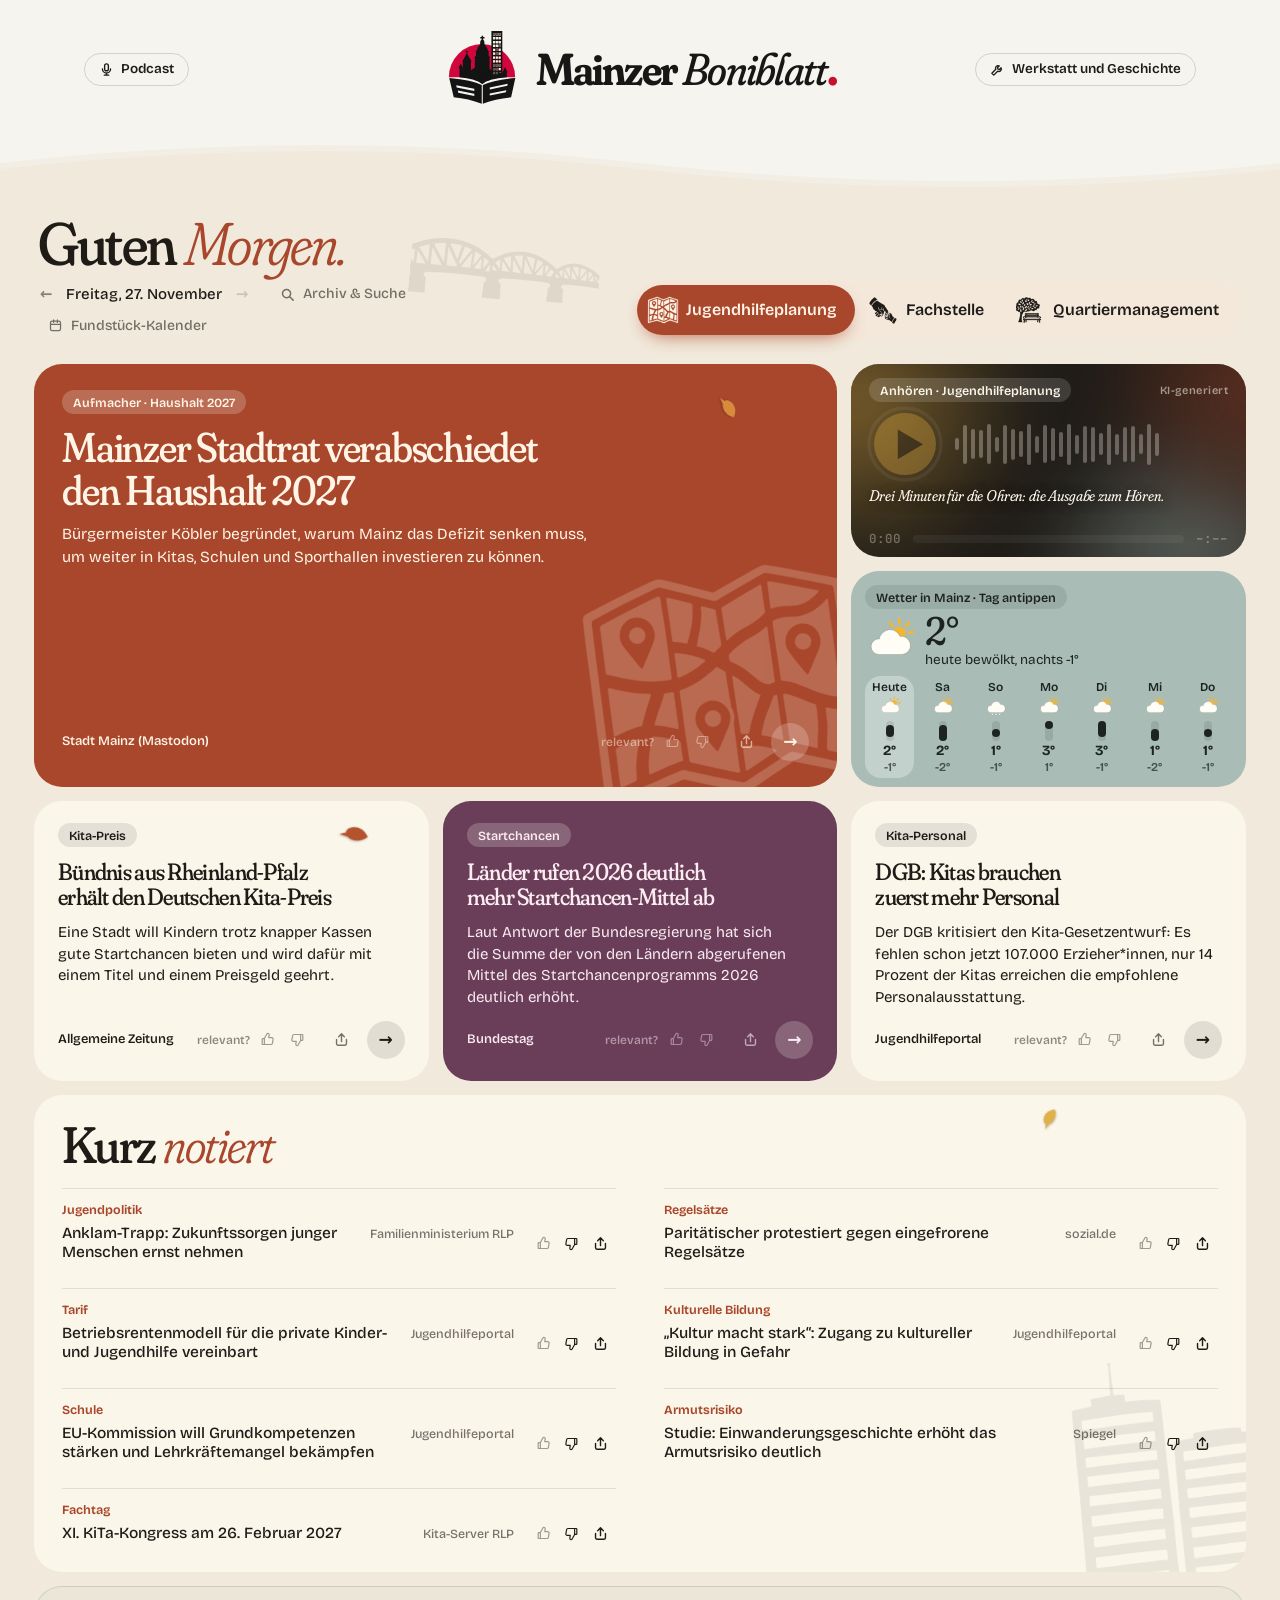
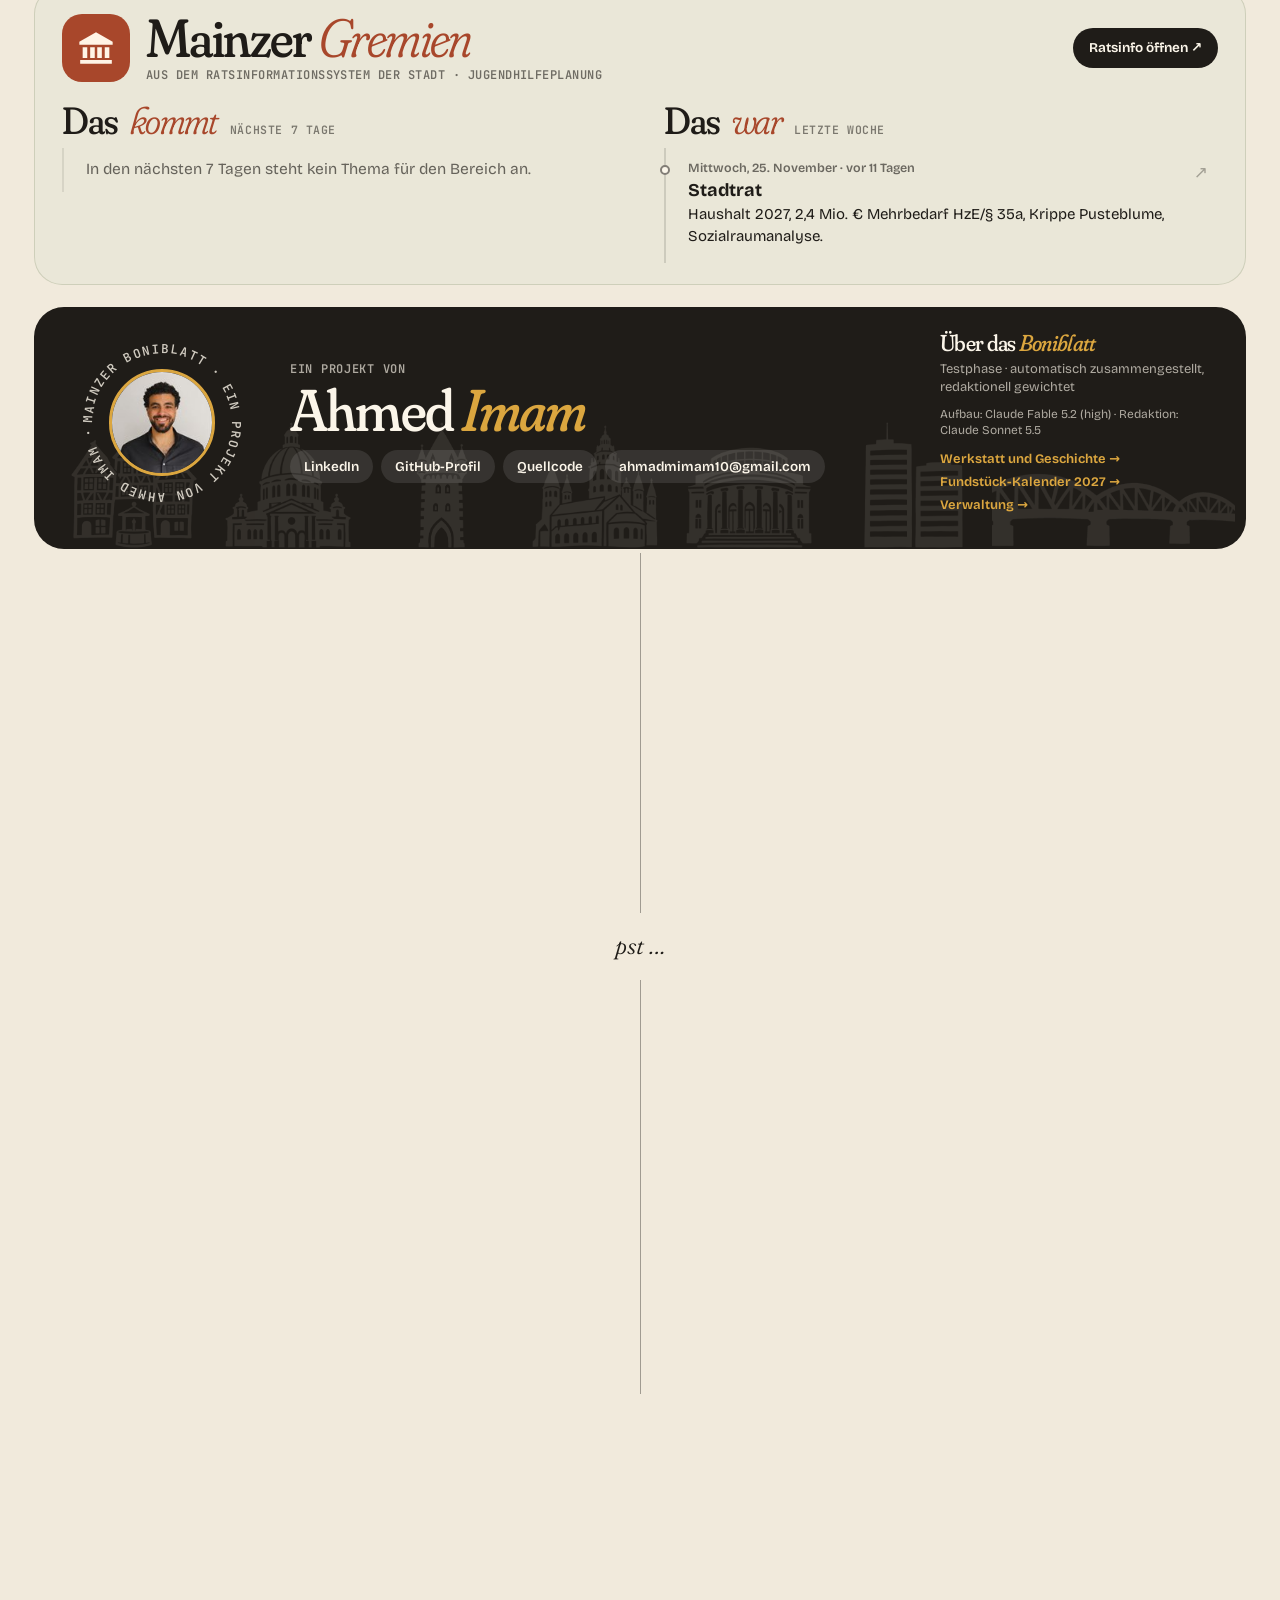
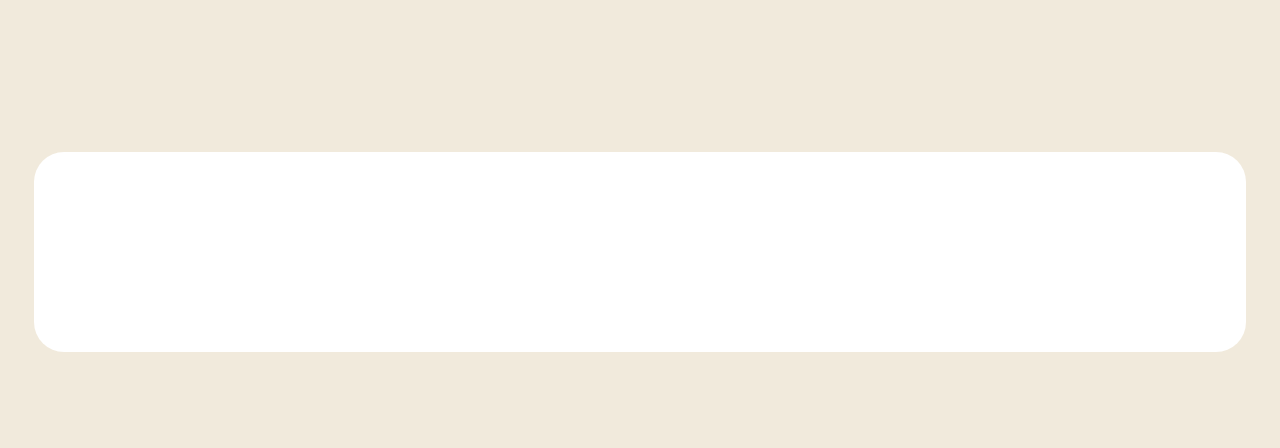
==== commit b54d3b97: "Startseite, Podcast, Quellenabruf und Verwaltung überarbeitet Co-Authored-By: Claude Fable 5.2 <nore" ====
--- a/docs/index.html
+++ b/docs/index.html
@@ -122,6 +122,11 @@
 .i-turm g{transform-box:view-box;animation:i-dom 1.7s cubic-bezier(.22,.61,.36,1) .65s both}
 .i-turm .i-dunkel{fill:#2f2b2b}
 .i-fenster path{fill:var(--f,#f6eedd);animation:i-fenster .9s cubic-bezier(.3,.6,.3,1) calc(1.75s + var(--v)) both}
+/* Nur etwa die Hälfte der Fenster leuchtet, der Rest ist dunkelgrau; alle paar Sekunden geht eines an oder aus (docs/blatt/rahmen.js):
+   .aus = von Anfang an dunkel, .dunkel = geht gerade aus, .an = geht gerade an */
+.i-l.i-fenster path.aus{fill:#57524d;animation:i-ein 1.2s ease 1.3s both}
+.i-l.i-fenster path.dunkel{fill:#57524d;animation:none;transition:fill 2.6s ease}
+.i-l.i-fenster path.an{animation:i-licht 1.9s ease both}
 .i-sonne path{fill:#cf073d;transform-box:view-box;animation:i-sonne 3.4s cubic-bezier(.22,.61,.36,1) .3s both}
 .i-zl svg,.i-zr svg{fill:#151414;transform-origin:50% 75%}
 .i-zl svg{animation:i-blatt 1.6s cubic-bezier(.22,.61,.36,1) .15s both}
@@ -163,9 +168,24 @@
 .i-unter span{display:inline-block;white-space:nowrap;letter-spacing:.02em;animation:i-unter 1s cubic-bezier(.16,1,.3,1) 2.4s both}
 .i-unter::before,.i-unter::after{content:"";width:clamp(0px,calc((100vw - 380px) * .3),34px);height:1px;background:#a8a093;animation:i-strich .8s cubic-bezier(.16,1,.3,1) 2.6s both}
 .i-unter::before{transform-origin:100% 50%}.i-unter::after{transform-origin:0 50%}
-.i-weiter{position:absolute;z-index:3;left:50%;bottom:max(18px,env(safe-area-inset-bottom));display:inline-flex;flex-direction:column;align-items:center;gap:4px;
-  padding:8px 14px;border:0;background:none;color:#5d584f;font:600 13px/1 var(--sans);letter-spacing:.04em;cursor:pointer;
-  transform:translateX(-50%);opacity:calc(1 - var(--ip,0) * 6);animation:i-ein .6s ease 2.9s both}
+/* Fachbereichswahl: drei Knöpfe am unteren Rand. Der gewählte fliegt bei der Fahrt nach unten mit und landet als aktiver Reiter. */
+.i-wahl{position:absolute;z-index:3;left:0;right:0;bottom:max(12px,env(safe-area-inset-bottom));display:flex;flex-direction:column;align-items:center;gap:6px;padding:0 12px;
+  opacity:calc(1 - var(--ip,0) * 6);pointer-events:none}
+.i-wahl>*{pointer-events:auto}
+.i-wahl-reihe{display:flex;flex-wrap:wrap;justify-content:center;gap:8px}
+.i-wahl-reihe button,.i-flug{display:inline-flex;align-items:center;gap:8px;padding:10px 17px 10px 11px;border:0;border-radius:999px;background:rgba(255,253,248,.9);color:#1f1c18;
+  font:600 15.5px/1 "Bricolage Grotesque",var(--sans);white-space:nowrap;box-shadow:inset 0 1px 0 rgba(255,255,255,.9),0 0 0 1px rgba(31,28,24,.07),0 10px 24px -16px rgba(40,30,20,.6)}
+.i-wahl-reihe button{cursor:pointer;animation:i-wahl .8s cubic-bezier(.2,1.25,.3,1) calc(2.75s + var(--nr) * .11s) both;transition:background .3s,color .3s,translate .35s cubic-bezier(.3,1.7,.5,1),opacity .5s}
+.i-wahl-reihe button i,.i-flug i{flex:none;width:24px;aspect-ratio:1;background:currentColor;-webkit-mask:var(--bild) center/contain no-repeat;mask:var(--bild) center/contain no-repeat}
+.i-wahl-reihe button:hover,.i-wahl-reihe button:focus-visible{background:#1f1c18;color:#f6f4ef;translate:0 -2px}
+.i-wahl.gewaehlt .i-wahl-reihe button{opacity:0;pointer-events:none}.i-wahl.gewaehlt .i-weiter{opacity:0}
+.i-flug{position:fixed;z-index:40;left:0;top:0;margin:0;pointer-events:none;transform-origin:0 0;will-change:transform;transition:background-color 1s ease .5s,color 1s ease .5s}
+.i-flug.faerbt{background:var(--zf,#1f1c18);color:var(--zt,#f6f4ef)}
+@keyframes i-wahl{from{opacity:0;transform:translateY(16px)}}
+@media (max-width:560px){.i-wahl-reihe{gap:7px}.i-wahl-reihe button,.i-flug{padding:9px 14px 9px 9px;font-size:14.5px}.i-wahl-reihe button i,.i-flug i{width:21px}}
+.i-weiter{display:inline-flex;flex-direction:column;align-items:center;gap:2px;
+  padding:6px 14px 2px;border:0;background:none;color:#5d584f;font:600 12.5px/1 var(--sans);letter-spacing:.04em;cursor:pointer;
+  transition:opacity .4s;animation:i-ein .6s ease 3.2s both}
 .i-weiter i{font-style:normal;font-size:20px;animation:i-wippen 1.8s ease-in-out 3.5s infinite}
 .intro.fertig *,.intro.fertig *::before,.intro.fertig *::after{animation:none!important}
 @keyframes i-aus{from{opacity:1}}
@@ -359,6 +379,7 @@
 @keyframes i-drehen{to{transform:rotate(360deg)}}
 @keyframes i-sonne{from{transform:translateY(44px)}}
 @keyframes i-fenster{0%{opacity:0;fill:#fffdf8}35%{opacity:1;fill:#fffdf8}100%{opacity:1}}
+@keyframes i-licht{0%{fill:#57524d}32%{fill:#fffdf8}}
 @keyframes i-dom{from{transform:translateY(3px);opacity:0}}
 @keyframes i-blatt{from{transform:translateY(3.5%);opacity:0}}
 @keyframes i-flug{0%{transform:translate(calc(var(--L) * var(--x0)),calc(var(--L) * var(--y0))) scale(1);opacity:0}7%{opacity:1}86%{opacity:1}100%{transform:translate(0,0) scale(.3);opacity:0}}
@@ -372,7 +393,8 @@
 /* INTRO-ENDE */
 </style>
 <link rel="stylesheet" href="blatt/schrift.css?v=22">
-<link rel="stylesheet" href="blatt/bb.css?v=23">
+<link rel="stylesheet" href="blatt/bb.css?v=24">
+<script src="blatt/rahmen.js?v=1"></script>
 </head>
 <body data-ressort="jugendhilfeplanung">
 <!-- INTRO-START -->
@@ -444,7 +466,8 @@
   </div>
   <div class="f f-wimpel" aria-hidden="true"></div>
   <div class="i-nieder" aria-hidden="true"><div class="i-wieg"><div class="n n1"></div><div class="n n2"></div><div class="n n5"></div><div class="n n3"></div><div class="n n4"></div></div></div>
-  <button type="button" class="i-weiter">Zur Ausgabe<i aria-hidden="true">↓</i></button>
+  <nav class="i-wahl" aria-label="Fachbereich wählen"><div class="i-wahl-reihe"><button type="button" data-r="jugendhilfeplanung" style="--nr:0;--bild:url(bilder/motive/stadtplan.webp)"><i aria-hidden="true"></i>Jugendhilfeplanung</button><button type="button" data-r="fruehe-hilfen" style="--nr:1;--bild:url(bilder/motive/haende.webp)"><i aria-hidden="true"></i>Fachstelle</button><button type="button" data-r="quartiersmanagement" style="--nr:2;--bild:url(bilder/motive/parkbank.webp)"><i aria-hidden="true"></i>Quartiermanagement</button></div>
+    <button type="button" class="i-weiter" aria-label="Zur Ausgabe"><i aria-hidden="true">↓</i></button></nav>
  </div>
  <div class="i-traeger" aria-hidden="true"><div class="i-platz">
       <div class="i-l i-sonne i-vorn"><svg viewBox="0 0 128 128"><defs><clipPath id="i-horizont2"><rect width="128" height="77.5"/></clipPath></defs><g clip-path="url(#i-horizont2)"><path d="M9.6 77.5a54.4 54.4 0 0 1 108.8 0Z"/></g></svg></div>
@@ -597,7 +620,7 @@
   // Bühne steht fest (die Bühne klebt am Fenster), der Platz in der Kopfzeile wandert genau mit der Scrollhöhe.
   const messen = () => {
     if (!intro.isConnected || fertig) return;
-    bild = bild || document.querySelector("#kopf .marke img.logo-hell"); if (!bild) return;
+    bild = bild || document.querySelector("#kopf .marke .logo-hell"); if (!bild) return;
     const a = logo.getBoundingClientRect(), b = buehne.getBoundingClientRect(), z = bild.getBoundingClientRect(), i = intro.getBoundingClientRect();
     geo = { aw: a.width, al: a.left - b.left, at: a.top - b.top, ax: a.left - b.left + a.width / 2, ay: a.top - b.top + a.height / 2,
       zx: z.left + z.height / 2 - b.left, zy: z.top + z.height / 2 + scrollY, zh: z.height, strecke: strecke() };
@@ -647,22 +670,49 @@
   // Wer am Intro auf Dunkel schaltet, bekommt die Ausgabe ohne Intro (die Szene gibt es nur hell).
   new MutationObserver(() => {
     if (document.documentElement.dataset.thema !== "dunkel" || !intro.isConnected) return;
-    const bild = document.querySelector("#kopf .marke img.logo-hell"); if (bild) bild.style.clipPath = bild.style.opacity = "";
+    const bild = document.querySelector("#kopf .marke .logo-hell"); if (bild) bild.style.clipPath = bild.style.opacity = "";
     const rest = Math.max(0, scrollY - strecke()); intro.remove(); scrollTo(0, rest);
   }).observe(document.documentElement, { attributes: true, attributeFilter: ["data-thema"] });
   // „Zur Ausgabe“: eine einzige ruhige Fahrt bis genau an den Anfang der Ausgabe. Wer dabei selbst scrollt, übernimmt.
   const halt = () => { if (fahrt) { cancelAnimationFrame(fahrt); fahrt = 0; if (fertig) { clearTimeout(ruhe); ruhe = setTimeout(einklappen, 160); } } };
   addEventListener("wheel", halt, { passive: true }); addEventListener("touchstart", halt, { passive: true });
-  intro.querySelector(".i-weiter").addEventListener("click", () => {
-    if (fahrt || fertig) return; if (!geo) messen();
-    const von = scrollY, bis = strecke(), t0 = performance.now(), dauer = 1400;
+  const kurve = x => x < .5 ? 4 * x * x * x : 1 - Math.pow(-2 * x + 2, 3) / 2;
+  const fahre = (dauer, unterwegs) => {
+    if (fahrt || fertig) return false; if (!geo) messen();
+    const von = scrollY, bis = strecke(), t0 = performance.now();
     const schritt = jetzt => {
       if (!intro.isConnected) { fahrt = 0; return; }
       const x = grenze((jetzt - t0) / dauer);
-      scrollTo(0, von + (bis - von) * (x < .5 ? 4 * x * x * x : 1 - Math.pow(-2 * x + 2, 3) / 2));
+      scrollTo(0, von + (bis - von) * kurve(x)); if (unterwegs) unterwegs(x);
       if (x < 1) fahrt = requestAnimationFrame(schritt); else { fahrt = 0; clearTimeout(ruhe); ruhe = setTimeout(einklappen, 160); }
     };
-    fahrt = requestAnimationFrame(schritt);
+    fahrt = requestAnimationFrame(schritt); return true;
+  };
+  intro.querySelector(".i-weiter").addEventListener("click", () => fahre(1400));
+  // Fachbereich im Startbild wählen: Die Ausgabe stellt sich auf den Bereich ein (Ereignis „boni-bereich“, blatt/bb.js), dann
+  // fährt die Seite hinunter. Der gewählte Knopf fliegt als Kopie mit und landet genau auf seinem Reiter in der Ausgabe.
+  const wahl = intro.querySelector(".i-wahl");
+  wahl.addEventListener("click", e => {
+    const k = e.target.closest("button[data-r]"); if (!k || fahrt || fertig) return;
+    window.BONI_START = k.dataset.r; document.dispatchEvent(new CustomEvent("boni-bereich", { detail: k.dataset.r }));
+    const a = k.getBoundingClientRect(), flug = document.createElement("div"); flug.className = "i-flug"; flug.innerHTML = k.innerHTML; flug.style.cssText = k.style.cssText;
+    // Zielfarbe = Farbe des Bereichs in der Ausgabe (Rollen wie in blatt/bb.css: Bereich 1 → Farbe 1, 2 → 4, 3 → 3). Fest eingetragen, weil die
+    // Rollenfarbe --ra beim Umschalten selbst gerade umläuft – ein Übergang dorthin käme nie in Gang.
+    const ziel = document.getElementById("e"), fnr = [1, 4, 3, 2, 5][[...wahl.querySelectorAll("button[data-r]")].indexOf(k) % 5];
+    if (ziel) { const cs = getComputedStyle(ziel), zf = cs.getPropertyValue("--p" + fnr).trim(), zt = cs.getPropertyValue("--t" + fnr).trim(); if (zf) flug.style.setProperty("--zf", zf); if (zt) flug.style.setProperty("--zt", zt); }
+    (ziel || document.body).appendChild(flug); wahl.classList.add("gewaehlt"); requestAnimationFrame(() => requestAnimationFrame(() => flug.classList.add("faerbt")));
+    const setze = (x, y, g, o) => { flug.style.transform = "translate(" + x.toFixed(1) + "px," + y.toFixed(1) + "px) scale(" + g.toFixed(4) + ")"; flug.style.opacity = o; };
+    setze(a.left, a.top, 1, 1);
+    const weg = () => { flug.remove(); };
+    const los = fahre(1700, x => {
+      // Ziel: der Reiter des Bereichs, so wie er am Ende der Fahrt im Fenster steht (er wandert mit der Seite nach oben)
+      const z = document.querySelector('#e .bb-reiter button[data-r="' + k.dataset.r + '"]'); if (!z) { setze(a.left, a.top, 1, 1 - x); return; }
+      const r = z.getBoundingClientRect(), rest = strecke() - scrollY, zy = r.top - rest, g = r.height / a.height, w = kurve(grenze(x * 1.04));
+      // leichter Bogen: erst ein kleines Stück nach oben, dann hinunter zum Reiter
+      setze(a.left + (r.left - a.left) * w, a.top + (zy - a.top) * w - Math.sin(Math.PI * x) * 26, 1 + (g - 1) * w, x > .9 ? (1 - x) / .1 : 1);
+      if (x >= 1) weg();
+    });
+    if (!los) weg(); else { const ab = () => { if (!fahrt) { flug.style.transition = "opacity .3s"; flug.style.opacity = 0; setTimeout(weg, 320); } }; addEventListener("wheel", ab, { passive: true, once: true }); addEventListener("touchstart", ab, { passive: true, once: true }); }
   });
   messen(); addEventListener("DOMContentLoaded", messen); addEventListener("load", messen);
   // Lädt die Titelschrift nach, verschiebt sich die Logofläche auf der Bühne um ein paar Pixel – der Träger zieht sofort nach.
@@ -677,14 +727,14 @@
 })();
 </script>
 <!-- INTRO-ENDE -->
-<header id="kopf" class="e-kopf bb-kopf"><div class="blatt kopf-zeile"><a class="kopf-podcast" href="podcast.html" title="Zwischen den Zeilen – der KI-Podcast vom Boniblatt"><svg viewBox="0 0 24 24" aria-hidden="true"><rect x="9" y="3" width="6" height="11" rx="3"/><path d="M5.5 11a6.5 6.5 0 0 0 13 0M12 17.5V21M8.5 21h7"/></svg><span>KI-Podcast</span></a><h1 class="marke bb-marke"><a href="./" title="Zum Anfang">
-      <img class="logo-hell" src="bilder/zeichen.svg" alt="" width="128" height="128"><span class="bb-wort">Mainzer <i>Boniblatt</i><b>.</b></span></a></h1><a class="kopf-info" href="ueber.html" title="Wie das Boniblatt entsteht"><svg viewBox="0 0 24 24" aria-hidden="true"><path d="M14.7 6.3a4 4 0 0 0-5.4 5.4L3 18l3 3 6.3-6.3a4 4 0 0 0 5.4-5.4l-2.6 2.6-2.4-.6-.6-2.4Z"/></svg><span>Werkstatt<i> und Geschichte</i></span></a></div></header>
-<script>/* Neue Podcast-Folge (daten/podcast.js): Knopf glänzt drei Tage */ if ((window.BONIBLATT_PODCAST || {}).istNeu) document.querySelector(".kopf-podcast").classList.add("neu");</script>
+<header id="kopf" class="e-kopf bb-kopf"><div class="blatt kopf-zeile"><a class="kopf-podcast" href="podcast.html" title="Zwischen den Zeilen – der Podcast vom Boniblatt"><svg viewBox="0 0 24 24" aria-hidden="true"><rect x="9" y="3" width="6" height="11" rx="3"/><path d="M5.5 11a6.5 6.5 0 0 0 13 0M12 17.5V21M8.5 21h7"/></svg><span>Podcast</span></a><h1 class="marke bb-marke"><a href="./" title="Zum Anfang">
+      <span class="logo-hell logo-rahmen"><img src="bilder/zeichen.svg" alt="" width="128" height="128"></span><span class="bb-wort">Mainzer <i>Boniblatt</i><b>.</b></span></a></h1><a class="kopf-info" href="ueber.html" title="Wie das Boniblatt entsteht"><svg viewBox="0 0 24 24" aria-hidden="true"><path d="M14.7 6.3a4 4 0 0 0-5.4 5.4L3 18l3 3 6.3-6.3a4 4 0 0 0 5.4-5.4l-2.6 2.6-2.4-.6-.6-2.4Z"/></svg><span>Werkstatt<i> und Geschichte</i></span></a></div></header>
+<script>/* Neue Podcast-Folge (daten/podcast.js): Der Knopf glänzt am Tag des Erscheinens und am Tag danach (Montag und Dienstag) */ if ((window.BONIBLATT_PODCAST || {}).istNeu) document.querySelector(".kopf-podcast").classList.add("neu");</script>
 <main id="e" class="bb b1" data-r="jugendhilfeplanung"></main>
 <noscript><p>Bitte JavaScript aktivieren, um die Ausgabe zu lesen.</p></noscript>
 <script src="daten/wetter7.js"></script>
-<script src="blatt/gemeinsam.js?v=22"></script>
-<script src="blatt/bb.js?v=22"></script>
+<script src="blatt/gemeinsam.js?v=23"></script>
+<script src="blatt/bb.js?v=24"></script>
 <script src="blatt/zaehlung.js?v=22" data-seite="start" defer></script>
 </body>
 </html>
--- a/docs/blatt/bb.css
+++ b/docs/blatt/bb.css
@@ -731,3 +731,32 @@
 .f-modell{display:block;margin-top:4px;font-size:12px;opacity:.6}
 @media (min-width:900px){.w-heute{gap:10px}.w-heute .w-bild{width:50px;height:50px}.w-heute b{font-size:40px}.bb .w-heute p{font-size:13.5px;gap:3px}.w-saeule{height:20px}.bb .wetter{gap:6px;padding:14px 14px 9px}.w-tag{padding:5px 1px 5px;gap:3px}.w-tag .w-bild{width:22px;height:22px}
   .bb .ohr{gap:6px;padding:14px 18px 12px}.bb .h-satz{min-height:2.6em}.bb .auf .gross{--g:min(42%,270px);opacity:.2;right:-20px;bottom:-30px}}
+
+/* ==== Überarbeitung 27.11.2026 ==== */
+/* „Kurz notiert“: Der Titel bekommt die ganze Zeilenbreite; Quelle (links) und Daumen/Teilen (rechts) stehen darunter. Vorher teilten sich
+   Titel, Quelle und Knöpfe eine Zeile – am Handy blieb für den Titel fast nichts übrig, und die Quelle lag über dem Text. */
+.bb .liste a .ti{min-width:0;overflow-wrap:anywhere}
+@media (max-width:1180px){
+  .bb .liste a,.b1 .liste>a{grid-template-columns:minmax(0,1fr) auto;gap:5px 12px;align-items:center}
+  .bb .liste a>b,.bb .liste a>.ti{grid-column:1 / -1}
+  .bb .liste a>.ti{-webkit-hyphens:auto;hyphens:auto}
+  .bb .liste a .qu{grid-column:1;min-width:0;white-space:normal}
+  .bb .liste a .werkzeug{grid-column:2;margin:-4px -5px -4px 0}
+}
+/* Bereichswechsel: Die neuen Kacheln bleiben unsichtbar, bis der Browser sie fertig gezeichnet hat – erst dann drehen sie herein.
+   Während der Drehung ruhen die Farbflecken der Hör-Kachel, damit langsame Rechner nur die Bewegung zu rechnen haben. */
+.bb-raster.bereit .k{opacity:0!important;transition:none!important}
+.b1 .bb-raster.raus .k,.b1 .bb-raster.rein .k{will-change:transform,opacity;backface-visibility:hidden}
+.b1 .bb-raster.rein .k{animation-delay:calc(60ms + var(--i) * 62ms)}
+.bb-raster.raus .h-glut,.bb-raster.rein .h-glut,.bb-raster.bereit .h-glut{animation-play-state:paused}
+/* Handy: ruhiger scrollen. Lange Kacheln (Liste, Gremien, „Was geht?“) erscheinen ohne Auftritt – eine bildschirmhohe Fläche, die sich
+   beim Scrollen einblendet und verschiebt, musste der Browser als Ganzes neu zeichnen. Dazu: Farbflecken ohne Weichzeichner, weniger
+   Regen und Schnee, kein Schlagschatten an liegenden Blättern. */
+@media (max-width:760px){
+  .bb .k{transform:translateY(22px);transition:opacity .45s ease,transform .55s cubic-bezier(.2,.8,.3,1),background 1.1s}
+  .bb .k.liste,.bb .k.rat,.bb .k.los{opacity:1;transform:none;transition:background 1.1s}
+  .bb .ohr .h-glut{filter:none;animation:none;opacity:.34}
+  .bb .ohr[data-zustand="spielt"] .h-glut{opacity:.5}
+  .bb-nieder[data-art="regen"] i:nth-child(n+12),.bb-nieder[data-art="schnee"] i:nth-child(n+11){display:none}
+  .bb .k>.bb-lieg,.bb .k.verschneit::before{filter:none}
+}
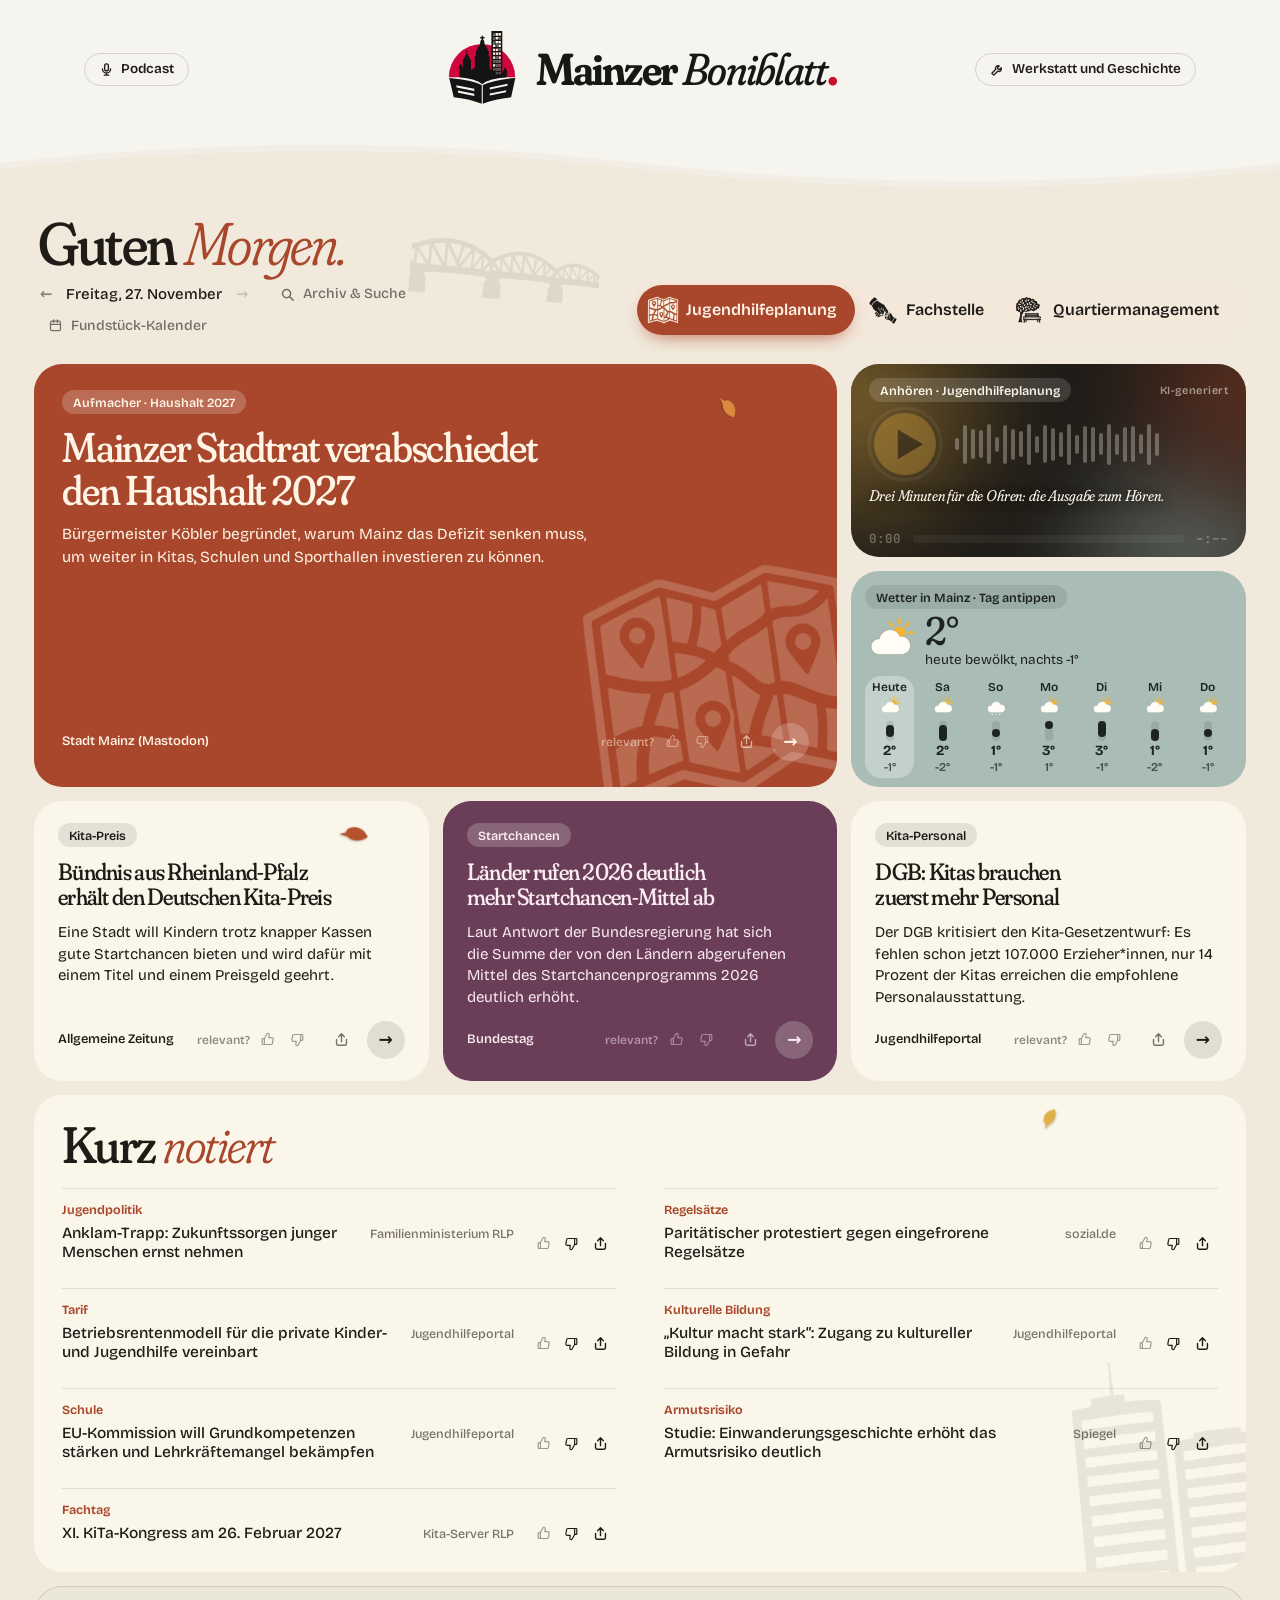
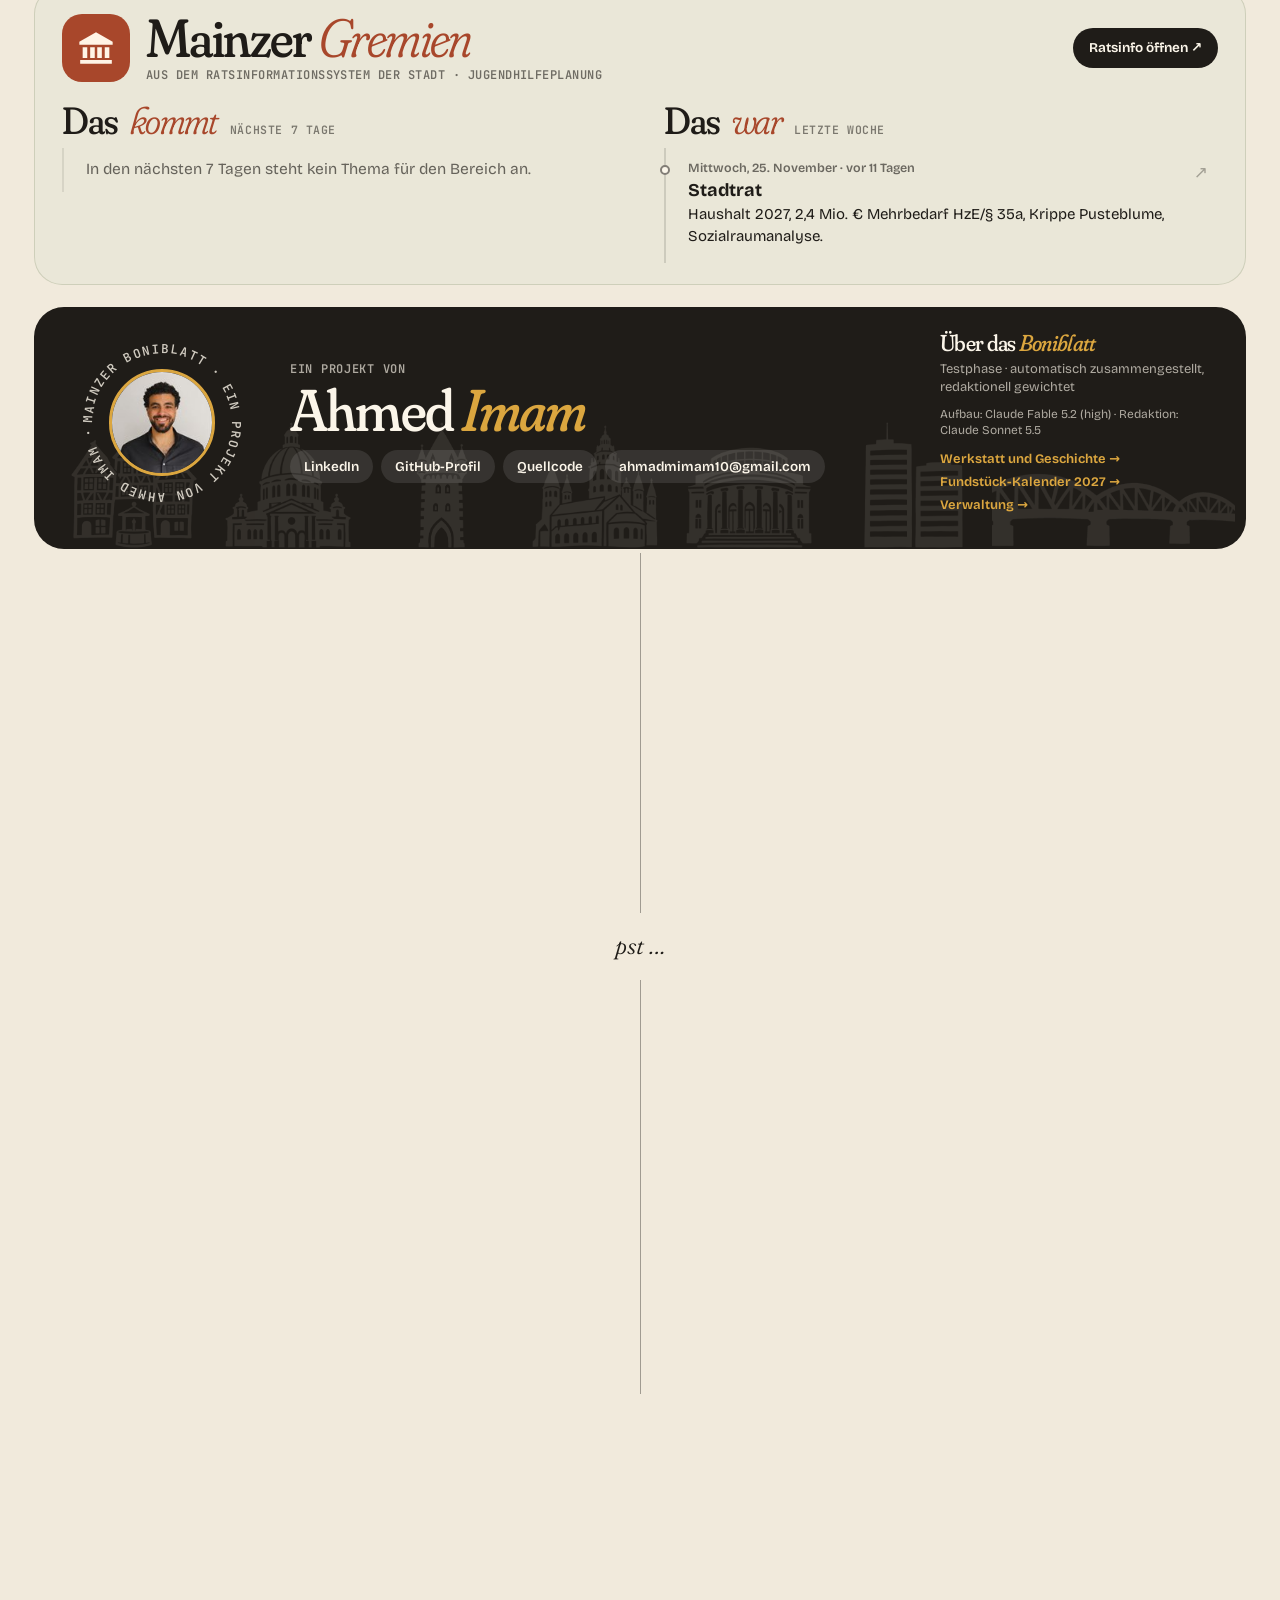
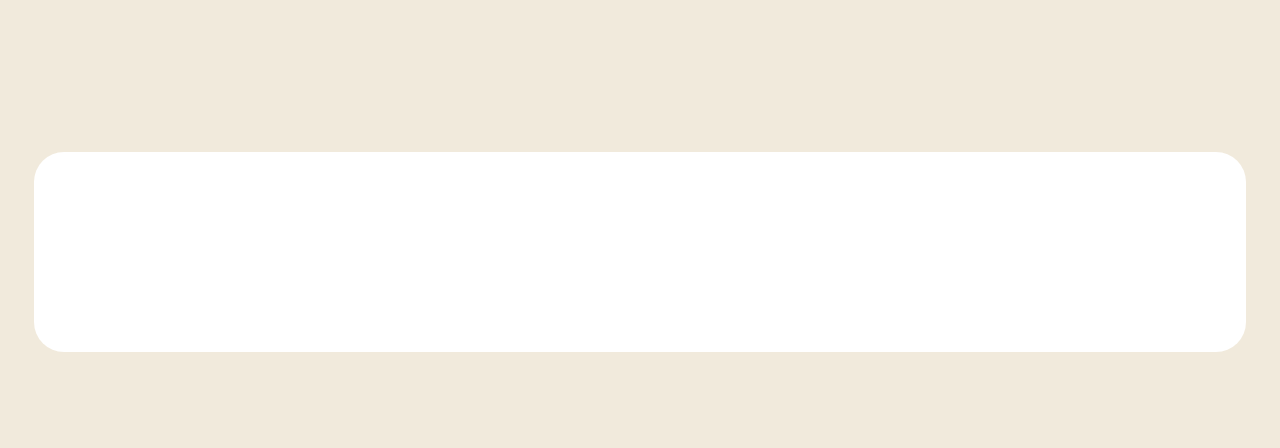
==== commit 18073286: "Startseite und Seitenwechsel verfeinert, Leistung verbessert Co-Authored-By: Claude Fable 5.2 <norep" ====
--- a/docs/index.html
+++ b/docs/index.html
@@ -168,24 +168,26 @@
 .i-unter span{display:inline-block;white-space:nowrap;letter-spacing:.02em;animation:i-unter 1s cubic-bezier(.16,1,.3,1) 2.4s both}
 .i-unter::before,.i-unter::after{content:"";width:clamp(0px,calc((100vw - 380px) * .3),34px);height:1px;background:#a8a093;animation:i-strich .8s cubic-bezier(.16,1,.3,1) 2.6s both}
 .i-unter::before{transform-origin:100% 50%}.i-unter::after{transform-origin:0 50%}
-/* Fachbereichswahl: drei Knöpfe am unteren Rand. Der gewählte fliegt bei der Fahrt nach unten mit und landet als aktiver Reiter. */
-.i-wahl{position:absolute;z-index:3;left:0;right:0;bottom:max(12px,env(safe-area-inset-bottom));display:flex;flex-direction:column;align-items:center;gap:6px;padding:0 12px;
-  opacity:calc(1 - var(--ip,0) * 6);pointer-events:none}
-.i-wahl>*{pointer-events:auto}
-.i-wahl-reihe{display:flex;flex-wrap:wrap;justify-content:center;gap:8px}
-.i-wahl-reihe button,.i-flug{display:inline-flex;align-items:center;gap:8px;padding:10px 17px 10px 11px;border:0;border-radius:999px;background:rgba(255,253,248,.9);color:#1f1c18;
-  font:600 15.5px/1 "Bricolage Grotesque",var(--sans);white-space:nowrap;box-shadow:inset 0 1px 0 rgba(255,255,255,.9),0 0 0 1px rgba(31,28,24,.07),0 10px 24px -16px rgba(40,30,20,.6)}
-.i-wahl-reihe button{cursor:pointer;animation:i-wahl .8s cubic-bezier(.2,1.25,.3,1) calc(2.75s + var(--nr) * .11s) both;transition:background .3s,color .3s,translate .35s cubic-bezier(.3,1.7,.5,1),opacity .5s}
-.i-wahl-reihe button i,.i-flug i{flex:none;width:24px;aspect-ratio:1;background:currentColor;-webkit-mask:var(--bild) center/contain no-repeat;mask:var(--bild) center/contain no-repeat}
-.i-wahl-reihe button:hover,.i-wahl-reihe button:focus-visible{background:#1f1c18;color:#f6f4ef;translate:0 -2px}
-.i-wahl.gewaehlt .i-wahl-reihe button{opacity:0;pointer-events:none}.i-wahl.gewaehlt .i-weiter{opacity:0}
-.i-flug{position:fixed;z-index:40;left:0;top:0;margin:0;pointer-events:none;transform-origin:0 0;will-change:transform;transition:background-color 1s ease .5s,color 1s ease .5s}
-.i-flug.faerbt{background:var(--zf,#1f1c18);color:var(--zt,#f6f4ef)}
-@keyframes i-wahl{from{opacity:0;transform:translateY(16px)}}
-@media (max-width:560px){.i-wahl-reihe{gap:7px}.i-wahl-reihe button,.i-flug{padding:9px 14px 9px 9px;font-size:14.5px}.i-wahl-reihe button i,.i-flug i{width:21px}}
-.i-weiter{display:inline-flex;flex-direction:column;align-items:center;gap:2px;
-  padding:6px 14px 2px;border:0;background:none;color:#5d584f;font:600 12.5px/1 var(--sans);letter-spacing:.04em;cursor:pointer;
-  transition:opacity .4s;animation:i-ein .6s ease 3.2s both}
+/* Fachbereichswahl: drei kleine farbige Knöpfe direkt unter dem Untertitel – jeder in der Farbe seines Bereichs (wie die Reiter der Ausgabe,
+   Farben je Jahreszeit aus blatt/bb.css). Ein Klick stellt die Ausgabe auf den Bereich ein und fährt ruhig hinunter; die anderen beiden treten zurück. */
+.intro{--b0:#a8472b;--s0:#fff4e6;--b1:#6a3e58;--s1:#fbecf2;--b2:#5f6f43;--s2:#f7f3e2}
+.intro[data-zeit="winter"]{--b0:#2e4a66;--s0:#eef4f8;--b1:#b9a0b4;--s1:#231a22;--b2:#4d6b5c;--s2:#eef5f0}
+.intro[data-zeit="fruehling"]{--b0:#4f8a5b;--s0:#f4faef;--b1:#f2dc86;--s1:#2a2410;--b2:#a9cfe8;--s2:#16242e}
+.intro[data-zeit="sommer"]{--b0:#2456c9;--s0:#eff4ff;--b1:#5cc2a0;--s1:#0e2a22;--b2:#f7c63f;--s2:#2a2008}
+.i-wahl{position:relative;z-index:3;display:flex;flex-wrap:wrap;justify-content:center;gap:7px;margin-top:clamp(2px,1vh,10px);padding:0 6px;
+  opacity:calc(1 - var(--ip,0) * 5);translate:0 calc(var(--ip,0) * -60px)}
+.i-wahl button{display:inline-flex;align-items:center;gap:7px;padding:8px 14px 8px 9px;border:0;border-radius:999px;background:var(--bf);color:var(--sf);
+  font:600 14px/1 "Bricolage Grotesque",var(--sans);white-space:nowrap;cursor:pointer;box-shadow:0 8px 16px -12px var(--bf);
+  animation:i-wahl .9s cubic-bezier(.16,1,.3,1) calc(2.7s + var(--nr) * .09s) both;transition:opacity .45s ease,filter .3s ease,box-shadow .3s ease}
+.i-wahl button:nth-child(1){--bf:var(--b0);--sf:var(--s0)}.i-wahl button:nth-child(2){--bf:var(--b1);--sf:var(--s1)}.i-wahl button:nth-child(3){--bf:var(--b2);--sf:var(--s2)}
+.i-wahl button i{flex:none;width:20px;aspect-ratio:1;background:currentColor;-webkit-mask:var(--bild) center/contain no-repeat;mask:var(--bild) center/contain no-repeat}
+.i-wahl button:hover,.i-wahl button:focus-visible{filter:brightness(1.08);box-shadow:0 10px 20px -10px var(--bf)}
+.i-wahl.gewaehlt button{pointer-events:none}.i-wahl.gewaehlt button:not(.wahl){opacity:.28}
+@keyframes i-wahl{from{opacity:0;transform:translateY(8px)}}
+@media (max-width:560px){.i-wahl{gap:6px}.i-wahl button{padding:7px 12px 7px 8px;font-size:13.5px}.i-wahl button i{width:18px}}
+.i-weiter{position:absolute;z-index:3;left:50%;bottom:max(18px,env(safe-area-inset-bottom));display:inline-flex;flex-direction:column;align-items:center;gap:4px;
+  padding:8px 14px;border:0;background:none;color:#5d584f;font:600 13px/1 var(--sans);letter-spacing:.04em;cursor:pointer;
+  transform:translateX(-50%);opacity:calc(1 - var(--ip,0) * 6);animation:i-ein .6s ease 3.1s both}
 .i-weiter i{font-style:normal;font-size:20px;animation:i-wippen 1.8s ease-in-out 3.5s infinite}
 .intro.fertig *,.intro.fertig *::before,.intro.fertig *::after{animation:none!important}
 @keyframes i-aus{from{opacity:1}}
@@ -392,9 +394,11 @@
 @media (prefers-reduced-motion:reduce){.intro *,.intro *::before,.intro *::after{animation:none!important}}
 /* INTRO-ENDE */
 </style>
+<link rel="preload" href="schriften/entwurf/fraunces.woff2" as="font" type="font/woff2" crossorigin>
+<link rel="preload" href="schriften/entwurf/bricolage.woff2" as="font" type="font/woff2" crossorigin>
 <link rel="stylesheet" href="blatt/schrift.css?v=22">
 <link rel="stylesheet" href="blatt/bb.css?v=24">
-<script src="blatt/rahmen.js?v=1"></script>
+<script src="blatt/rahmen.js?v=2"></script>
 </head>
 <body data-ressort="jugendhilfeplanung">
 <!-- INTRO-START -->
@@ -445,7 +449,7 @@
       <div class="i-band i-huegel2"><svg viewBox="0 0 1280 60"><path d="M0 60V44.9Q10 43.3 20 43.2Q30 42.1 40 42.5Q50 41.9 60 42.8Q70 42.7 80 43.9Q90 44 100 45.4Q110 45.5 120 46.8Q130 46.8 140 47.9Q150 47.6 160 48.4Q170 47.7 180 48.2Q190 47.3 200 47.5Q210 46.5 220 46.7Q230 45.8 240 46.2Q250 45.5 260 46.3Q270 46.1 280 47.3Q290 47.6 300 49.3Q310 50 320 52.1Q330 53 340 55.3Q350 56.3 360 58.5Q370 59.3 380 61.2Q390 61.6 400 63Q410 62.8 420 63.5Q430 62.8 440 62.9Q450 61.6 460 61.3Q470 59.6 480 59.1Q490 57.3 500 56.7Q510 55 520 54.6Q530 53.1 540 53.1Q550 52 560 52.3Q570 51.6 580 52.2Q590 51.8 600 52.6Q610 52.2 620 52.9Q630 52.4 640 53Q650 52.2 660 52.4Q670 51.2 680 51Q690 49.5 700 49Q710 47.2 720 46.5Q730 44.6 740 44Q750 42.3 760 42Q770 40.6 780 40.8Q790 40 800 40.7Q810 40.5 820 41.8Q830 42.2 840 43.9Q850 44.6 860 46.7Q870 47.5 880 49.5Q890 50.2 900 52Q910 52.4 920 53.8Q930 53.7 940 54.6Q950 54.1 960 54.5Q970 53.5 980 53.6Q990 52.4 1000 52.3Q1010 51.1 1020 51.1Q1030 50 1040 50.3Q1050 49.6 1060 50.2Q1070 49.8 1080 50.7Q1090 50.6 1100 51.8Q1110 51.9 1120 53.2Q1130 53.2 1140 54.3Q1150 54 1160 54.8Q1170 54.2 1180 54.5Q1190 53.3 1200 53.2Q1210 51.6 1220 51.1Q1230 49.2 1240 48.5Q1250 46.6 1260 45.9Q1270 44.1 1280 43.7V60Z"/><path class="i-tupfen" d="M7.1 43.8a0.9 0.7 0 1 0 1.8 0a0.9 0.7 0 1 0 -1.8 0ZM38.2 42.2a1 0.8 0 1 0 2.1 0a1 0.8 0 1 0 -2.1 0ZM68.6 43a0.7 0.6 0 1 0 1.5 0a0.7 0.6 0 1 0 -1.5 0ZM102.9 45.3a1.2 1 0 1 0 2.4 0a1.2 1 0 1 0 -2.4 0ZM139.7 47.7a0.9 0.7 0 1 0 1.7 0a0.9 0.7 0 1 0 -1.7 0ZM159.9 48a1.2 1 0 1 0 2.5 0a1.2 1 0 1 0 -2.5 0ZM181.2 47.8a1 0.8 0 1 0 2.1 0a1 0.8 0 1 0 -2.1 0ZM214.8 46.4a1.5 1.2 0 1 0 3 0a1.5 1.2 0 1 0 -3 0ZM248.9 45.8a0.9 0.7 0 1 0 1.9 0a0.9 0.7 0 1 0 -1.9 0ZM268.4 46.4a0.9 0.7 0 1 0 1.7 0a0.9 0.7 0 1 0 -1.7 0ZM288.5 47.8a1.1 0.9 0 1 0 2.2 0a1.1 0.9 0 1 0 -2.2 0ZM317.9 51.5a1.5 1.2 0 1 0 3 0a1.5 1.2 0 1 0 -3 0ZM341.6 55.4a0.9 0.7 0 1 0 1.7 0a0.9 0.7 0 1 0 -1.7 0ZM372.9 60.2a0.7 0.6 0 1 0 1.5 0a0.7 0.6 0 1 0 -1.5 0ZM408.9 63.1a1 0.8 0 1 0 2 0a1 0.8 0 1 0 -2 0ZM428.6 63.2a0.8 0.6 0 1 0 1.6 0a0.8 0.6 0 1 0 -1.6 0ZM461.5 60.7a1.1 0.9 0 1 0 2.2 0a1.1 0.9 0 1 0 -2.2 0ZM483.2 58.2a1.2 1 0 1 0 2.4 0a1.2 1 0 1 0 -2.4 0ZM502.4 56a1 0.8 0 1 0 2.1 0a1 0.8 0 1 0 -2.1 0ZM527.1 53.6a1 0.8 0 1 0 2 0a1 0.8 0 1 0 -2 0ZM557.5 52.1a0.8 0.7 0 1 0 1.7 0a0.8 0.7 0 1 0 -1.7 0ZM584.2 52a0.9 0.7 0 1 0 1.8 0a0.9 0.7 0 1 0 -1.8 0ZM613.5 52.4a1.6 1.3 0 1 0 3.2 0a1.6 1.3 0 1 0 -3.2 0ZM634.4 52.7a1.2 1 0 1 0 2.4 0a1.2 1 0 1 0 -2.4 0ZM659.1 51.9a1.5 1.2 0 1 0 3.1 0a1.5 1.2 0 1 0 -3.1 0ZM691.2 49.5a1.2 1 0 1 0 2.5 0a1.2 1 0 1 0 -2.5 0ZM719.6 46.1a1.1 0.8 0 1 0 2.1 0a1.1 0.8 0 1 0 -2.1 0ZM745.6 42.8a1.3 1.1 0 1 0 2.6 0a1.3 1.1 0 1 0 -2.6 0ZM764.6 41.2a1.2 1 0 1 0 2.4 0a1.2 1 0 1 0 -2.4 0ZM797.2 40.4a0.8 0.7 0 1 0 1.6 0a0.8 0.7 0 1 0 -1.6 0ZM820.4 41.6a1.1 0.9 0 1 0 2.3 0a1.1 0.9 0 1 0 -2.3 0ZM855.7 45.9a1 0.8 0 1 0 2 0a1 0.8 0 1 0 -2 0ZM869.6 47.9a0.7 0.6 0 1 0 1.5 0a0.7 0.6 0 1 0 -1.5 0ZM894.4 51.1a1.5 1.2 0 1 0 3 0a1.5 1.2 0 1 0 -3 0ZM934.4 54.1a1.3 1 0 1 0 2.6 0a1.3 1 0 1 0 -2.6 0ZM958.6 54.1a1.3 1 0 1 0 2.6 0a1.3 1 0 1 0 -2.6 0ZM980.4 53.3a0.8 0.6 0 1 0 1.6 0a0.8 0.6 0 1 0 -1.6 0ZM1002.8 51.8a1.1 0.9 0 1 0 2.1 0a1.1 0.9 0 1 0 -2.1 0ZM1030.6 50.2a1.3 1 0 1 0 2.5 0a1.3 1 0 1 0 -2.5 0ZM1059.2 49.9a1 0.8 0 1 0 2 0a1 0.8 0 1 0 -2 0ZM1085.6 50.8a1 0.8 0 1 0 2 0a1 0.8 0 1 0 -2 0ZM1110.6 52.3a1.1 0.9 0 1 0 2.2 0a1.1 0.9 0 1 0 -2.2 0ZM1147.6 54.3a0.8 0.7 0 1 0 1.6 0a0.8 0.7 0 1 0 -1.6 0ZM1169.4 54.3a1.6 1.3 0 1 0 3.2 0a1.6 1.3 0 1 0 -3.2 0ZM1197.3 52.9a1.3 1.1 0 1 0 2.6 0a1.3 1.1 0 1 0 -2.6 0ZM1232.8 48.8a1.6 1.3 0 1 0 3.2 0a1.6 1.3 0 1 0 -3.2 0ZM1262.4 44.9a1.5 1.2 0 1 0 3 0a1.5 1.2 0 1 0 -3 0Z"/><path class="i-tupfen t2" d="M20.3 42.6a1.5 1.2 0 1 0 3 0a1.5 1.2 0 1 0 -3 0ZM56.8 42.4a1.3 1 0 1 0 2.5 0a1.3 1 0 1 0 -2.5 0ZM85.6 44.1a0.8 0.7 0 1 0 1.7 0a0.8 0.7 0 1 0 -1.7 0ZM119.6 46.5a1.3 1.1 0 1 0 2.6 0a1.3 1.1 0 1 0 -2.6 0ZM150.3 48a1 0.8 0 1 0 1.9 0a1 0.8 0 1 0 -1.9 0ZM168.7 48a1.1 0.9 0 1 0 2.1 0a1.1 0.9 0 1 0 -2.1 0ZM195.3 47.2a1.4 1.1 0 1 0 2.8 0a1.4 1.1 0 1 0 -2.8 0ZM236.2 46a0.8 0.6 0 1 0 1.6 0a0.8 0.6 0 1 0 -1.6 0ZM257.1 46a0.9 0.7 0 1 0 1.7 0a0.9 0.7 0 1 0 -1.7 0ZM283.2 47.3a1.3 1 0 1 0 2.6 0a1.3 1 0 1 0 -2.6 0ZM305.7 49.8a0.9 0.8 0 1 0 1.9 0a0.9 0.8 0 1 0 -1.9 0ZM326 52.9a1 0.8 0 1 0 1.9 0a1 0.8 0 1 0 -1.9 0ZM355.4 57.6a1.3 1.1 0 1 0 2.7 0a1.3 1.1 0 1 0 -2.7 0ZM390.2 62a1.1 0.9 0 1 0 2.2 0a1.1 0.9 0 1 0 -2.2 0ZM416.1 63.1a1.6 1.2 0 1 0 3.1 0a1.6 1.2 0 1 0 -3.1 0ZM442 62.5a0.8 0.7 0 1 0 1.7 0a0.8 0.7 0 1 0 -1.7 0ZM470.5 59.7a1.1 0.9 0 1 0 2.2 0a1.1 0.9 0 1 0 -2.2 0ZM490.3 57.2a1.4 1.1 0 1 0 2.8 0a1.4 1.1 0 1 0 -2.8 0ZM512.3 54.9a0.9 0.8 0 1 0 1.9 0a0.9 0.8 0 1 0 -1.9 0ZM545.3 52.3a1.5 1.2 0 1 0 3.1 0a1.5 1.2 0 1 0 -3.1 0ZM573.7 51.8a1.4 1.1 0 1 0 2.8 0a1.4 1.1 0 1 0 -2.8 0ZM596.1 52.2a1.1 0.9 0 1 0 2.2 0a1.1 0.9 0 1 0 -2.2 0ZM629.4 52.8a0.8 0.6 0 1 0 1.5 0a0.8 0.6 0 1 0 -1.5 0ZM639.9 52.6a1.1 0.9 0 1 0 2.2 0a1.1 0.9 0 1 0 -2.2 0ZM679.5 50.8a0.8 0.7 0 1 0 1.6 0a0.8 0.7 0 1 0 -1.6 0ZM701.1 48.3a1.4 1.2 0 1 0 2.9 0a1.4 1.2 0 1 0 -2.9 0ZM729.1 44.7a1.5 1.2 0 1 0 3.1 0a1.5 1.2 0 1 0 -3.1 0ZM759.3 41.6a1.2 1 0 1 0 2.4 0a1.2 1 0 1 0 -2.4 0ZM779.5 40.5a1 0.8 0 1 0 2 0a1 0.8 0 1 0 -2 0ZM815 41.2a1 0.8 0 1 0 2.1 0a1 0.8 0 1 0 -2.1 0ZM836.4 43.3a1.2 1 0 1 0 2.4 0a1.2 1 0 1 0 -2.4 0ZM862.9 46.9a1 0.8 0 1 0 2 0a1 0.8 0 1 0 -2 0ZM874.8 48.5a1.5 1.2 0 1 0 3.1 0a1.5 1.2 0 1 0 -3.1 0ZM915.7 53.3a0.8 0.6 0 1 0 1.6 0a0.8 0.6 0 1 0 -1.6 0ZM953.1 54.1a1.6 1.2 0 1 0 3.1 0a1.6 1.2 0 1 0 -3.1 0ZM969 53.8a1 0.8 0 1 0 2 0a1 0.8 0 1 0 -2 0ZM994.8 52.2a1.2 0.9 0 1 0 2.3 0a1.2 0.9 0 1 0 -2.3 0ZM1014.1 51a1.2 1 0 1 0 2.5 0a1.2 1 0 1 0 -2.5 0ZM1039.8 49.9a1.4 1.1 0 1 0 2.8 0a1.4 1.1 0 1 0 -2.8 0ZM1079.2 50.5a0.8 0.7 0 1 0 1.6 0a0.8 0.7 0 1 0 -1.6 0ZM1092.7 51a1.6 1.3 0 1 0 3.1 0a1.6 1.3 0 1 0 -3.1 0ZM1128.8 53.4a1.2 1 0 1 0 2.4 0a1.2 1 0 1 0 -2.4 0ZM1155.2 54.4a1.4 1.1 0 1 0 2.7 0a1.4 1.1 0 1 0 -2.7 0ZM1186 53.8a1 0.8 0 1 0 2.1 0a1 0.8 0 1 0 -2.1 0ZM1215.2 51a1.4 1.2 0 1 0 2.9 0a1.4 1.2 0 1 0 -2.9 0ZM1248.9 47a0.7 0.6 0 1 0 1.5 0a0.7 0.6 0 1 0 -1.5 0ZM1273.9 43.7a1.5 1.2 0 1 0 2.9 0a1.5 1.2 0 1 0 -2.9 0Z"/></svg></div>
       <div class="i-band i-fern"><svg viewBox="0 0 1280 60"><defs><linearGradient id="i-dunst1" x1="0" y1="0" x2="0" y2="1"><stop offset=".3" stop-color="#cdc6bb"/><stop offset="1" stop-color="#ddd7ce"/></linearGradient></defs><path fill="url(#i-dunst1)" d="M0 60V52.4L3.8 49L7.7 52.4V52.7L10.8 51L14 52.7V58.2H17.9V54.7L22.8 51L27.6 54.7V53.1L33.3 49L39.1 53.1V55.2L45 51.9L51 55.2V52.8L56.7 49.5L62.3 52.8V56.4L68.7 51.9L75.1 56.4V56.4L78.5 53.6L81.9 56.4V58.2H85.9V54L89.8 51.5L93.7 54V53.4H103.3V52.6L106.9 50.2L110.4 52.6V54.6H123.4V52.4L127.3 49.6L131.2 52.4V54.8H138.4V53.5L139.7 52.2H143.1L144.4 53.5V54.3L145.6 53.1H148.8L150 54.3V42H157V55.1L163.1 50.4L169.2 55.1V54.5L175.1 49.6L181 54.5V55.4L183.8 52.6H190.9L193.7 55.4V58.2H198.2V56H209.2V52.9L210.9 51.1H215.4L217.2 52.9V54.5L218.9 52.8H223L224.7 54.5V55.4L229.1 52.7L233.6 55.4V56L239.7 51.1L245.7 56V55.7L250.2 52.7L254.8 55.7V55.1L258.1 52.3L261.5 55.1V53.1H273.5V54.1H284.3V52.9L289.9 48.1L295.5 52.9V53.3L297.8 51.2L300 53.3V34L300.9 26L301.8 34V56H314.2V58.2H321.3V56.9L324.1 54.1H331.2L334 56.9V52.1H341.7V52.8L347.9 48.2L354.1 52.8V56.1H362.7V56.3L364.1 55H367.5L368.8 56.3V55.2L372.1 52.1L375.4 55.2V54.2L379.1 51.7L382.8 54.2V56.7L387.6 53.7L392.5 56.7V56.1L394.5 54.1H399.6L401.6 56.1V54.8H412.9V56.6L419 53L425.2 56.6V55.1L431.2 50.9L437.2 55.1V55.3L441.1 52.8L445 55.3V53.1L448.1 50.7L451.1 53.1V54.3H462.5V52.2L464.1 50.6H468.3L469.9 52.2V55.4L473 53.7L476.1 55.4V52.5L480.9 48.2L485.8 52.5V52.1H491.8V52.3H498V41H505V54H508V37H514V52.3H521V56.8L525.1 54.4L529.3 56.8V52.4L534.7 49.4L540 52.4V54.7H552.1V53.3H561.7V54.2L563.7 52.2H568.6L570.5 54.2V53.9H583.3V58.2H587V53L592 48.9L597.1 53V53.7H604.2V52.5L607.4 50.3L610.6 52.5V52.9L616.6 49.7L622.6 52.9V52.8L624.6 50.9H629.5L631.5 52.8V58.2H638.4V52.1H644.4V52.6L649.3 48.9L654.1 52.6V52.8L659.6 49.3L665.2 52.8V55.1L669.1 51.9L673 55.1V55H684.9V54.9L690.4 50.3L696 54.9V52.6L697.6 51H701.6L703.2 52.6V54.9H712.4V55.4L714.2 54.4L716 55.4V33H718V55H722V37H724.4V56.7L726.8 54.3H732.9L735.3 56.7V53.5H748.1V52.7H758.3V55.2L764.1 51.9L769.8 55.2V55.2H770.8V43H778.8V55L783.3 51.2L787.8 55V53.5H795.9V54.6L800.9 51.7L805.9 54.6V54.8L807.5 53.1H811.8L813.5 54.8V55.5L819.5 52L825.6 55.5V53.6L827.3 51.9H831.6L833.3 53.6V58.2H840.5V53.6L844 51.2L847.5 53.6V58.2H852V54.6H859.2V56.8H868V52.2H875.8V53.1L879.8 50.4L883.9 53.1V53.1H894V53.4L899.2 50.6L904.4 53.4V52.3L907.9 50.4L911.3 52.3V55.6L913.3 53.7H918.3L920.2 55.6V56.9H932.1V52.3H940.1V55.1H948.3V53.8L953.4 49.1L958.6 53.8V56L959.3 55.6L960 56V39H966V55H969V44H976V52.7L982 48.8L988 52.7V52.2L989.6 50.7H993.6L995.1 52.2V54.6L999 52L1002.9 54.6V54.2L1007.6 49.9L1012.3 54.2V55.9L1016.2 52.5L1020 55.9V53.6L1023.6 51.6L1027.3 53.6V52.8L1032 50L1036.6 52.8V53.3L1039.7 51.5L1042.8 53.3V52.4H1053.2V55H1065.1V54.1L1069.6 50.7L1074 54.1V56L1077.4 53.2L1080.9 56V52.2L1084.5 50.2L1088 52.2V54.9L1092.8 51.9L1097.6 54.9V55.2H1107V53.6H1117.7V56.6H1120V36L1120.9 28L1121.8 36V56.7H1130.8V56.5L1132.3 55H1136.2L1137.7 56.5V55.7L1143.3 50.7L1148.8 55.7V56L1152.5 54L1156.2 56V52.3L1159.6 50.5L1162.9 52.3V55.3L1165.8 52.4H1173L1175.9 55.3V55.5L1181.7 51L1187.6 55.5V58.2H1194V53.3L1199.5 50.2L1205 53.3V58.2H1208.7V53.3L1214.9 47.9L1221.1 53.3V55H1231V56.4L1233 54.5H1238L1239.9 56.4V58.2H1246.8V54.4L1253.2 49.8L1259.5 54.4V56.5L1265.2 52.9L1270.8 56.5V56.1L1276.9 50.9L1282.9 56.1V60Z"/><path class="i-schatten" d="M3.8 49L7.7 52.4H3.8ZM5.4 52.4H7.7V60H5.4ZM10.8 51L14 52.7H10.8ZM12.1 52.7H14V60H12.1ZM22.8 51L27.6 54.7H22.8ZM33.3 49L39.1 53.1H33.3ZM35.6 53.1H39.1V60H35.6ZM45 51.9L51 55.2H45ZM56.7 49.5L62.3 52.8H56.7ZM58.9 52.8H62.3V60H58.9ZM68.7 51.9L75.1 56.4H68.7ZM78.5 53.6L81.9 56.4H78.5ZM89.8 51.5L93.7 54H89.8ZM100.4 53.4H103.3V60H100.4ZM106.9 50.2L110.4 52.6H106.9ZM108.3 52.6H110.4V60H108.3ZM127.3 49.6L131.2 52.4H127.3ZM128.8 52.4H131.2V60H128.8ZM142.1 52.2H143.1L144.4 53.5H142.1ZM142.6 53.5H144.4V60H142.6ZM147.9 53.1H148.8L150 54.3H147.9ZM154.9 42H157V60H154.9ZM163.1 50.4L169.2 55.1H163.1ZM175.1 49.6L181 54.5H175.1ZM188.9 52.6H190.9L193.7 55.4H188.9ZM214.1 51.1H215.4L217.2 52.9H214.1ZM214.8 52.9H217.2V60H214.8ZM221.8 52.8H223L224.7 54.5H221.8ZM229.1 52.7L233.6 55.4H229.1ZM239.7 51.1L245.7 56H239.7ZM250.2 52.7L254.8 55.7H250.2ZM258.1 52.3L261.5 55.1H258.1ZM269.9 53.1H273.5V60H269.9ZM289.9 48.1L295.5 52.9H289.9ZM292.2 52.9H295.5V60H292.2ZM297.8 51.2L300 53.3H297.8ZM329.2 54.1H331.2L334 56.9H329.2ZM339.4 52.1H341.7V60H339.4ZM347.9 48.2L354.1 52.8H347.9ZM350.4 52.8H354.1V60H350.4ZM366.5 55H367.5L368.8 56.3H366.5ZM372.1 52.1L375.4 55.2H372.1ZM379.1 51.7L382.8 54.2H379.1ZM387.6 53.7L392.5 56.7H387.6ZM398.2 54.1H399.6L401.6 56.1H398.2ZM419 53L425.2 56.6H419ZM431.2 50.9L437.2 55.1H431.2ZM441.1 52.8L445 55.3H441.1ZM448.1 50.7L451.1 53.1H448.1ZM449.3 53.1H451.1V60H449.3ZM467.1 50.6H468.3L469.9 52.2H467.1ZM467.7 52.2H469.9V60H467.7ZM473 53.7L476.1 55.4H473ZM480.9 48.2L485.8 52.5H480.9ZM482.9 52.5H485.8V60H482.9ZM490 52.1H491.8V60H490ZM496.1 52.3H498V60H496.1ZM502.9 41H505V60H502.9ZM512.2 37H514V60H512.2ZM518.9 52.3H521V60H518.9ZM525.1 54.4L529.3 56.8H525.1ZM534.7 49.4L540 52.4H534.7ZM536.8 52.4H540V60H536.8ZM558.9 53.3H561.7V60H558.9ZM567.2 52.2H568.6L570.5 54.2H567.2ZM579.5 53.9H583.3V60H579.5ZM592 48.9L597.1 53H592ZM594 53H597.1V60H594ZM602 53.7H604.2V60H602ZM607.4 50.3L610.6 52.5H607.4ZM608.6 52.5H610.6V60H608.6ZM616.6 49.7L622.6 52.9H616.6ZM619 52.9H622.6V60H619ZM628.1 50.9H629.5L631.5 52.8H628.1ZM628.8 52.8H631.5V60H628.8ZM642.6 52.1H644.4V60H642.6ZM649.3 48.9L654.1 52.6H649.3ZM651.2 52.6H654.1V60H651.2ZM659.6 49.3L665.2 52.8H659.6ZM661.9 52.8H665.2V60H661.9ZM669.1 51.9L673 55.1H669.1ZM690.4 50.3L696 54.9H690.4ZM700.4 51H701.6L703.2 52.6H700.4ZM701 52.6H703.2V60H701ZM714.2 54.4L716 55.4H714.2ZM731.1 54.3H732.9L735.3 56.7H731.1ZM744.2 53.5H748.1V60H744.2ZM755.3 52.7H758.3V60H755.3ZM764.1 51.9L769.8 55.2H764.1ZM776.4 43H778.8V60H776.4ZM783.3 51.2L787.8 55H783.3ZM793.5 53.5H795.9V60H793.5ZM800.9 51.7L805.9 54.6H800.9ZM810.6 53.1H811.8L813.5 54.8H810.6ZM819.5 52L825.6 55.5H819.5ZM830.4 51.9H831.6L833.3 53.6H830.4ZM831 53.6H833.3V60H831ZM844 51.2L847.5 53.6H844ZM845.4 53.6H847.5V60H845.4ZM873.5 52.2H875.8V60H873.5ZM879.8 50.4L883.9 53.1H879.8ZM881.4 53.1H883.9V60H881.4ZM891 53.1H894V60H891ZM899.2 50.6L904.4 53.4H899.2ZM901.3 53.4H904.4V60H901.3ZM907.9 50.4L911.3 52.3H907.9ZM909.3 52.3H911.3V60H909.3ZM916.9 53.7H918.3L920.2 55.6H916.9ZM937.7 52.3H940.1V60H937.7ZM953.4 49.1L958.6 53.8H953.4ZM955.5 53.8H958.6V60H955.5ZM964.2 39H966V60H964.2ZM973.9 44H976V60H973.9ZM982 48.8L988 52.7H982ZM984.4 52.7H988V60H984.4ZM992.4 50.7H993.6L995.1 52.2H992.4ZM993 52.2H995.1V60H993ZM999 52L1002.9 54.6H999ZM1007.6 49.9L1012.3 54.2H1007.6ZM1016.2 52.5L1020 55.9H1016.2ZM1023.6 51.6L1027.3 53.6H1023.6ZM1025.1 53.6H1027.3V60H1025.1ZM1032 50L1036.6 52.8H1032ZM1033.8 52.8H1036.6V60H1033.8ZM1039.7 51.5L1042.8 53.3H1039.7ZM1041 53.3H1042.8V60H1041ZM1050.1 52.4H1053.2V60H1050.1ZM1069.6 50.7L1074 54.1H1069.6ZM1077.4 53.2L1080.9 56H1077.4ZM1084.5 50.2L1088 52.2H1084.5ZM1085.9 52.2H1088V60H1085.9ZM1092.8 51.9L1097.6 54.9H1092.8ZM1114.5 53.6H1117.7V60H1114.5ZM1135.1 55H1136.2L1137.7 56.5H1135.1ZM1143.3 50.7L1148.8 55.7H1143.3ZM1152.5 54L1156.2 56H1152.5ZM1159.6 50.5L1162.9 52.3H1159.6ZM1160.9 52.3H1162.9V60H1160.9ZM1170.9 52.4H1173L1175.9 55.3H1170.9ZM1181.7 51L1187.6 55.5H1181.7ZM1199.5 50.2L1205 53.3H1199.5ZM1201.7 53.3H1205V60H1201.7ZM1214.9 47.9L1221.1 53.3H1214.9ZM1217.4 53.3H1221.1V60H1217.4ZM1236.5 54.5H1238L1239.9 56.4H1236.5ZM1253.2 49.8L1259.5 54.4H1253.2ZM1265.2 52.9L1270.8 56.5H1265.2ZM1276.9 50.9L1282.9 56.1H1276.9Z"/><path class="i-dach" d="M0 52.4L3.8 49L7.7 52.4ZM7.7 52.7L10.8 51L14 52.7ZM17.9 54.7L22.8 51L27.6 54.7ZM27.6 53.1L33.3 49L39.1 53.1ZM34.8 50.9v-1.9h.9v1.9ZM39.1 55.2L45 51.9L51 55.2ZM51 52.8L56.7 49.5L62.3 52.8ZM62.3 56.4L68.7 51.9L75.1 56.4ZM75.1 56.4L78.5 53.6L81.9 56.4ZM85.9 54L89.8 51.5L93.7 54ZM103.3 52.6L106.9 50.2L110.4 52.6ZM123.4 52.4L127.3 49.6L131.2 52.4ZM138.4 53.5L139.7 52.2H143.1L144.4 53.5ZM140.4 52.5v-1.7h.9v1.7ZM144.4 54.3L145.6 53.1H148.8L150 54.3ZM157 55.1L163.1 50.4L169.2 55.1ZM169.2 54.5L175.1 49.6L181 54.5ZM181 55.4L183.8 52.6H190.9L193.7 55.4ZM209.2 52.9L210.9 51.1H215.4L217.2 52.9ZM212 51.4v-1.7h.9v1.7ZM217.2 54.5L218.9 52.8H223L224.7 54.5ZM224.7 55.4L229.1 52.7L233.6 55.4ZM233.6 56L239.7 51.1L245.7 56ZM245.7 55.7L250.2 52.7L254.8 55.7ZM254.8 55.1L258.1 52.3L261.5 55.1ZM284.3 52.9L289.9 48.1L295.5 52.9ZM291.3 50.2v-1.9h.9v1.9ZM295.5 53.3L297.8 51.2L300 53.3ZM321.3 56.9L324.1 54.1H331.2L334 56.9ZM341.7 52.8L347.9 48.2L354.1 52.8ZM350.1 50.7v-1.9h.9v1.9ZM362.7 56.3L364.1 55H367.5L368.8 56.3ZM368.8 55.2L372.1 52.1L375.4 55.2ZM375.4 54.2L379.1 51.7L382.8 54.2ZM382.8 56.7L387.6 53.7L392.5 56.7ZM392.5 56.1L394.5 54.1H399.6L401.6 56.1ZM412.9 56.6L419 53L425.2 56.6ZM425.2 55.1L431.2 50.9L437.2 55.1ZM437.2 55.3L441.1 52.8L445 55.3ZM445 53.1L448.1 50.7L451.1 53.1ZM462.5 52.2L464.1 50.6H468.3L469.9 52.2ZM464.5 50.9v-1.7h.9v1.7ZM469.9 55.4L473 53.7L476.1 55.4ZM476.1 52.5L480.9 48.2L485.8 52.5ZM521 56.8L525.1 54.4L529.3 56.8ZM529.3 52.4L534.7 49.4L540 52.4ZM536.1 51v-1.9h.9v1.9ZM561.7 54.2L563.7 52.2H568.6L570.5 54.2ZM587 53L592 48.9L597.1 53ZM593.9 51.3v-1.9h.9v1.9ZM604.2 52.5L607.4 50.3L610.6 52.5ZM610.6 52.9L616.6 49.7L622.6 52.9ZM619 51.7v-1.9h.9v1.9ZM622.6 52.8L624.6 50.9H629.5L631.5 52.8ZM624.9 51.2v-1.7h.9v1.7ZM644.4 52.6L649.3 48.9L654.1 52.6ZM651.2 51.2v-1.9h.9v1.9ZM654.1 52.8L659.6 49.3L665.2 52.8ZM665.2 55.1L669.1 51.9L673 55.1ZM684.9 54.9L690.4 50.3L696 54.9ZM696 52.6L697.6 51H701.6L703.2 52.6ZM697.9 51.3v-1.7h.9v1.7ZM712.4 55.4L714.2 54.4L716 55.4ZM724.4 56.7L726.8 54.3H732.9L735.3 56.7ZM758.3 55.2L764.1 51.9L769.8 55.2ZM778.8 55L783.3 51.2L787.8 55ZM795.9 54.6L800.9 51.7L805.9 54.6ZM805.9 54.8L807.5 53.1H811.8L813.5 54.8ZM813.5 55.5L819.5 52L825.6 55.5ZM825.6 53.6L827.3 51.9H831.6L833.3 53.6ZM828.3 52.2v-1.7h.9v1.7ZM840.5 53.6L844 51.2L847.5 53.6ZM875.8 53.1L879.8 50.4L883.9 53.1ZM880.8 51.9v-1.9h.9v1.9ZM894 53.4L899.2 50.6L904.4 53.4ZM904.4 52.3L907.9 50.4L911.3 52.3ZM911.3 55.6L913.3 53.7H918.3L920.2 55.6ZM948.3 53.8L953.4 49.1L958.6 53.8ZM955.5 51.9v-1.9h.9v1.9ZM976 52.7L982 48.8L988 52.7ZM988 52.2L989.6 50.7H993.6L995.1 52.2ZM991.1 51v-1.7h.9v1.7ZM995.1 54.6L999 52L1002.9 54.6ZM1002.9 54.2L1007.6 49.9L1012.3 54.2ZM1012.3 55.9L1016.2 52.5L1020 55.9ZM1020 53.6L1023.6 51.6L1027.3 53.6ZM1027.3 52.8L1032 50L1036.6 52.8ZM1036.6 53.3L1039.7 51.5L1042.8 53.3ZM1065.1 54.1L1069.6 50.7L1074 54.1ZM1074 56L1077.4 53.2L1080.9 56ZM1080.9 52.2L1084.5 50.2L1088 52.2ZM1088 54.9L1092.8 51.9L1097.6 54.9ZM1130.8 56.5L1132.3 55H1136.2L1137.7 56.5ZM1137.7 55.7L1143.3 50.7L1148.8 55.7ZM1148.8 56L1152.5 54L1156.2 56ZM1156.2 52.3L1159.6 50.5L1162.9 52.3ZM1162.9 55.3L1165.8 52.4H1173L1175.9 55.3ZM1175.9 55.5L1181.7 51L1187.6 55.5ZM1194 53.3L1199.5 50.2L1205 53.3ZM1208.7 53.3L1214.9 47.9L1221.1 53.3ZM1216.6 50.3v-1.9h.9v1.9ZM1231 56.4L1233 54.5H1238L1239.9 56.4ZM1246.8 54.4L1253.2 49.8L1259.5 54.4ZM1259.5 56.5L1265.2 52.9L1270.8 56.5ZM1270.8 56.1L1276.9 50.9L1282.9 56.1Z"/><path class="i-tuer" d="M4.7 60v-1.7a.55 .55 0 0 1 1.1 0v1.7ZM29.1 60v-1.7a.55 .55 0 0 1 1.1 0v1.7ZM52.5 60v-1.7a.55 .55 0 0 1 1.1 0v1.7ZM95.3 60v-1.7a.55 .55 0 0 1 1.1 0v1.7ZM128.2 60v-1.7a.55 .55 0 0 1 1.1 0v1.7ZM154.3 60v-1.7a.55 .55 0 0 1 1.1 0v1.7ZM211.1 60v-1.7a.55 .55 0 0 1 1.1 0v1.7ZM288.2 60v-1.7a.55 .55 0 0 1 1.1 0v1.7ZM338.7 60v-1.7a.55 .55 0 0 1 1.1 0v1.7ZM467 60v-1.7a.55 .55 0 0 1 1.1 0v1.7ZM480.4 60v-1.7a.55 .55 0 0 1 1.1 0v1.7ZM580.5 60v-1.7a.55 .55 0 0 1 1.1 0v1.7ZM591.5 60v-1.7a.55 .55 0 0 1 1.1 0v1.7ZM601.4 60v-1.7a.55 .55 0 0 1 1.1 0v1.7ZM617.3 60v-1.7a.55 .55 0 0 1 1.1 0v1.7ZM629 60v-1.7a.55 .55 0 0 1 1.1 0v1.7ZM646.1 60v-1.7a.55 .55 0 0 1 1.1 0v1.7ZM662.7 60v-1.7a.55 .55 0 0 1 1.1 0v1.7ZM697.7 60v-1.7a.55 .55 0 0 1 1.1 0v1.7ZM737 60v-1.7a.55 .55 0 0 1 1.1 0v1.7ZM752.7 60v-1.7a.55 .55 0 0 1 1.1 0v1.7ZM827.5 60v-1.7a.55 .55 0 0 1 1.1 0v1.7ZM869.9 60v-1.7a.55 .55 0 0 1 1.1 0v1.7ZM880.8 60v-1.7a.55 .55 0 0 1 1.1 0v1.7ZM885.6 60v-1.7a.55 .55 0 0 1 1.1 0v1.7ZM898.7 60v-1.7a.55 .55 0 0 1 1.1 0v1.7ZM973.3 60v-1.7a.55 .55 0 0 1 1.1 0v1.7ZM985.4 60v-1.7a.55 .55 0 0 1 1.1 0v1.7ZM1021.7 60v-1.7a.55 .55 0 0 1 1.1 0v1.7ZM1031.4 60v-1.7a.55 .55 0 0 1 1.1 0v1.7ZM1085.3 60v-1.7a.55 .55 0 0 1 1.1 0v1.7ZM1108.9 60v-1.7a.55 .55 0 0 1 1.1 0v1.7ZM1218.3 60v-1.7a.55 .55 0 0 1 1.1 0v1.7Z"/><path class="i-fenster" d="M2 53.9h.9v1.3h-.9ZM9.2 54.2h.9v1.3h-.9ZM29.2 54.6h.9v1.3h-.9ZM31.7 54.6h.9v1.3h-.9ZM34.1 54.6h.9v1.3h-.9ZM36.6 54.6h.9v1.3h-.9ZM52.6 54.3h.9v1.3h-.9ZM57.4 54.3h.9v1.3h-.9ZM59.8 54.3h.9v1.3h-.9ZM98.1 54.9h.9v1.3h-.9ZM100.7 54.9h.9v1.3h-.9ZM105.1 54.1h.9v1.3h-.9ZM107.7 54.1h.9v1.3h-.9ZM125.4 53.9h.9v1.3h-.9ZM125.4 56.6h.9v1.3h-.9ZM128.3 53.9h.9v1.3h-.9ZM140.9 55h.9v1.3h-.9ZM151.7 46.2h.9v1.3h-.9ZM151.7 48.9h.9v1.3h-.9ZM151.7 51.6h.9v1.3h-.9ZM151.7 54.3h.9v1.3h-.9ZM154.4 43.5h.9v1.3h-.9ZM154.4 46.2h.9v1.3h-.9ZM154.4 51.6h.9v1.3h-.9ZM154.4 54.3h.9v1.3h-.9ZM214.2 54.4h.9v1.3h-.9ZM263.2 54.6h.9v1.3h-.9ZM265.8 54.6h.9v1.3h-.9ZM268.3 54.6h.9v1.3h-.9ZM270.9 54.6h.9v1.3h-.9ZM285.8 54.4h.9v1.3h-.9ZM290.7 54.4h.9v1.3h-.9ZM336 53.6h.9v1.3h-.9ZM336 56.3h.9v1.3h-.9ZM338.8 53.6h.9v1.3h-.9ZM338.8 56.3h.9v1.3h-.9ZM343.4 54.3h.9v1.3h-.9ZM348.8 54.3h.9v1.3h-.9ZM447.6 54.6h.9v1.3h-.9ZM464.4 56.4h.9v1.3h-.9ZM467.1 53.7h.9v1.3h-.9ZM483.1 54h.9v1.3h-.9ZM488.4 56.3h.9v1.3h-.9ZM494.5 53.8h.9v1.3h-.9ZM494.5 56.5h.9v1.3h-.9ZM499.7 42.5h.9v1.3h-.9ZM499.7 45.2h.9v1.3h-.9ZM499.7 50.6h.9v1.3h-.9ZM499.7 53.3h.9v1.3h-.9ZM499.7 56h.9v1.3h-.9ZM502.4 42.5h.9v1.3h-.9ZM502.4 45.2h.9v1.3h-.9ZM502.4 47.9h.9v1.3h-.9ZM502.4 56h.9v1.3h-.9ZM510.6 41.2h.9v1.3h-.9ZM510.6 43.9h.9v1.3h-.9ZM510.6 46.6h.9v1.3h-.9ZM510.6 49.3h.9v1.3h-.9ZM510.6 54.7h.9v1.3h-.9ZM515.7 53.8h.9v1.3h-.9ZM515.7 56.5h.9v1.3h-.9ZM518.3 56.5h.9v1.3h-.9ZM531.3 53.9h.9v1.3h-.9ZM534.2 53.9h.9v1.3h-.9ZM537.1 53.9h.9v1.3h-.9ZM553.9 54.8h.9v1.3h-.9ZM559.1 54.8h.9v1.3h-.9ZM575.1 55.4h.9v1.3h-.9ZM577.8 55.4h.9v1.3h-.9ZM580.6 55.4h.9v1.3h-.9ZM588.8 54.5h.9v1.3h-.9ZM591.6 54.5h.9v1.3h-.9ZM594.3 54.5h.9v1.3h-.9ZM598.8 55.2h.9v1.3h-.9ZM601.5 55.2h.9v1.3h-.9ZM605.7 54h.9v1.3h-.9ZM614.8 54.4h.9v1.3h-.9ZM617.4 54.4h.9v1.3h-.9ZM620 54.4h.9v1.3h-.9ZM626.6 54.3h.9v1.3h-.9ZM640.9 53.6h.9v1.3h-.9ZM646.2 54.1h.9v1.3h-.9ZM648.8 54.1h.9v1.3h-.9ZM655.6 54.3h.9v1.3h-.9ZM660.4 54.3h.9v1.3h-.9ZM662.8 54.3h.9v1.3h-.9ZM737.1 55h.9v1.3h-.9ZM739.9 55h.9v1.3h-.9ZM742.6 55h.9v1.3h-.9ZM745.3 55h.9v1.3h-.9ZM750 54.2h.9v1.3h-.9ZM752.8 54.2h.9v1.3h-.9ZM772.9 44.5h.9v1.3h-.9ZM772.9 47.2h.9v1.3h-.9ZM772.9 52.6h.9v1.3h-.9ZM775.9 44.5h.9v1.3h-.9ZM775.9 52.6h.9v1.3h-.9ZM775.9 55.3h.9v1.3h-.9ZM792.9 55h.9v1.3h-.9ZM827.6 55.1h.9v1.3h-.9ZM842.2 55.1h.9v1.3h-.9ZM844.9 55.1h.9v1.3h-.9ZM870 53.7h.9v1.3h-.9ZM872.9 53.7h.9v1.3h-.9ZM872.9 56.4h.9v1.3h-.9ZM885.7 54.6h.9v1.3h-.9ZM891.3 54.6h.9v1.3h-.9ZM896 54.9h.9v1.3h-.9ZM906.1 53.8h.9v1.3h-.9ZM906.1 56.5h.9v1.3h-.9ZM908.7 56.5h.9v1.3h-.9ZM934.2 53.8h.9v1.3h-.9ZM934.2 56.5h.9v1.3h-.9ZM937.1 56.5h.9v1.3h-.9ZM953 55.3h.9v1.3h-.9ZM955.8 55.3h.9v1.3h-.9ZM962.5 40.5h.9v1.3h-.9ZM962.5 43.2h.9v1.3h-.9ZM962.5 45.9h.9v1.3h-.9ZM962.5 54h.9v1.3h-.9ZM970.7 56.3h.9v1.3h-.9ZM973.4 45.5h.9v1.3h-.9ZM973.4 48.2h.9v1.3h-.9ZM977.7 54.2h.9v1.3h-.9ZM980.3 54.2h.9v1.3h-.9ZM982.9 54.2h.9v1.3h-.9ZM989.8 53.7h.9v1.3h-.9ZM992.5 53.7h.9v1.3h-.9ZM1021.8 55.1h.9v1.3h-.9ZM1024.5 55.1h.9v1.3h-.9ZM1028.9 54.3h.9v1.3h-.9ZM1031.5 54.3h.9v1.3h-.9ZM1034.1 54.3h.9v1.3h-.9ZM1044.7 53.9h.9v1.3h-.9ZM1044.7 56.6h.9v1.3h-.9ZM1047.6 56.6h.9v1.3h-.9ZM1050.4 56.6h.9v1.3h-.9ZM1082.7 53.7h.9v1.3h-.9ZM1082.7 56.4h.9v1.3h-.9ZM1085.4 56.4h.9v1.3h-.9ZM1109 55.1h.9v1.3h-.9ZM1111.9 55.1h.9v1.3h-.9ZM1114.8 55.1h.9v1.3h-.9ZM1157.8 56.5h.9v1.3h-.9ZM1160.4 56.5h.9v1.3h-.9ZM1195.5 54.8h.9v1.3h-.9ZM1197.8 54.8h.9v1.3h-.9ZM1200.2 54.8h.9v1.3h-.9ZM1210.5 54.8h.9v1.3h-.9Z"/><path class="i-lichter" d="M11.6 54.2h.9v1.3h-.9ZM154.4 48.9h.9v1.3h-.9ZM464.4 53.7h.9v1.3h-.9ZM467.1 56.4h.9v1.3h-.9ZM510.6 38.5h.9v1.3h-.9ZM572.4 55.4h.9v1.3h-.9ZM658 54.3h.9v1.3h-.9ZM697.8 54.1h.9v1.3h-.9ZM772.9 49.9h.9v1.3h-.9ZM775.9 47.2h.9v1.3h-.9ZM880.9 54.6h.9v1.3h-.9ZM973.4 53.6h.9v1.3h-.9ZM973.4 56.3h.9v1.3h-.9ZM992.5 56.4h.9v1.3h-.9ZM1050.4 53.9h.9v1.3h-.9ZM1160.4 53.8h.9v1.3h-.9ZM1215.8 54.8h.9v1.3h-.9Z"/><path class="i-linie" d="M-0.2 52.4H7.9M7.5 52.7H14.2M17.7 54.7H27.8M27.4 53.1H39.3M38.9 55.2H51.2M50.8 52.8H62.5M62.1 56.4H75.3M74.9 56.4H82.1M85.7 54H93.9M93.6 53.4H103.5M103.1 52.6H110.6M123.2 52.4H131.4M138.2 53.5H144.6M144.2 54.3H150.2M149.8 42H157.2M156.8 55.1H169.4M169 54.5H181.2M180.8 55.4H193.9M209 52.9H217.4M217 54.5H224.9M224.5 55.4H233.8M233.4 56H245.9M245.5 55.7H255M254.6 55.1H261.7M261.3 53.1H273.7M284.1 52.9H295.7M295.3 53.3H300.2M300.9 26v-1.3M300.5 25.1h.8M321.1 56.9H334.2M333.9 52.1H341.8M341.5 52.8H354.3M362.5 56.3H369M368.6 55.2H375.6M375.2 54.2H383M382.6 56.7H392.7M392.3 56.1H401.8M412.7 56.6H425.4M425 55.1H437.4M437 55.3H445.2M444.8 53.1H451.3M462.3 52.2H470.1M469.7 55.4H476.3M475.9 52.5H486M485.6 52.1H492M491.7 52.3H498.1M497.9 41H505.1M507.9 37H514.1M513.9 52.3H521.1M520.8 56.8H529.5M529.1 52.4H540.2M552 53.3H561.9M561.5 54.2H570.7M570.4 53.9H583.5M586.8 53H597.3M596.9 53.7H604.3M604 52.5H610.8M610.4 52.9H622.8M622.4 52.8H631.7M638.2 52.1H644.6M644.2 52.6H654.3M653.9 52.8H665.4M665 55.1H673.2M684.7 54.9H696.2M695.8 52.6H703.4M712.2 55.4H716.2M724.2 56.7H735.5M735.1 53.5H748.2M747.9 52.7H758.5M758.1 55.2H770M770.7 43H779M778.6 55H788M787.6 53.5H796.1M795.7 54.6H806.1M805.7 54.8H813.7M813.3 55.5H825.8M825.4 53.6H833.5M840.3 53.6H847.7M867.9 52.2H876M875.6 53.1H884.1M883.7 53.1H894.2M893.8 53.4H904.6M904.2 52.3H911.5M911.1 55.6H920.4M931.9 52.3H940.2M948.1 53.8H958.8M959.3 55.6v-1.3M958.9 54.8h.8M959.9 39H966.1M968.9 44H976.1M975.8 52.7H988.2M987.8 52.2H995.3M994.9 54.6H1003.1M1002.7 54.2H1012.5M1012.1 55.9H1020.2M1019.8 53.6H1027.5M1027.1 52.8H1036.8M1036.4 53.3H1043M1042.7 52.4H1053.3M1064.9 54.1H1074.2M1073.8 56H1081.1M1080.7 52.2H1088.2M1087.8 54.9H1097.8M1106.8 53.6H1117.8M1120.9 28v-1.3M1120.5 27.1h.8M1130.6 56.5H1137.9M1137.5 55.7H1149M1148.6 56H1156.4M1156 52.3H1163.1M1162.7 55.3H1176.1M1175.7 55.5H1187.8M1193.8 53.3H1205.2M1208.5 53.3H1221.3M1230.8 56.4H1240.1M1246.6 54.4H1259.7M1259.3 56.5H1271M1270.6 56.1H1283.1"/></svg></div>
       <div class="i-band i-stadt"><svg viewBox="0 0 1280 60"><defs><linearGradient id="i-dunst2" x1="0" y1="0" x2="0" y2="1"><stop offset=".3" stop-color="#b4ab9e"/><stop offset="1" stop-color="#c8c0b5"/></linearGradient></defs><g class="bt" aria-hidden="true"><defs><linearGradient id="bt-vorn" x1="0" y1="0" x2="0" y2="1"><stop offset="0" stop-color="#dad4ca"/><stop offset="1" stop-color="#cdc6bb"/></linearGradient><linearGradient id="bt-seite" x1="0" y1="0" x2="0" y2="1"><stop offset="0" stop-color="#bfb7ab"/><stop offset="1" stop-color="#b5ada1"/></linearGradient><linearGradient id="bt-glas" x1="0" y1="0" x2="0" y2="1"><stop offset="0" stop-color="#aebdc5"/><stop offset=".6" stop-color="#96a5ae"/><stop offset="1" stop-color="#8f9da5"/></linearGradient><linearGradient id="bt-glas2" x1="0" y1="0" x2="0" y2="1"><stop offset="0" stop-color="#8d9ba3"/><stop offset="1" stop-color="#78858d"/></linearGradient><linearGradient id="bt-fg" x1="0" y1="1" x2="0" y2="0"><stop offset="0" stop-color="#fff" stop-opacity=".8"/><stop offset="1" stop-color="#fff" stop-opacity="0"/></linearGradient></defs><path fill="#cfc8bd" d="M703.5 53.4h36v6.6h-36Z"/><path fill="#e6e1d8" d="M703.3 53.25h36.4v0.3h-36.4Z"/><path fill="#97a5ad" d="M704.2 54.5h34.6v0.9h-34.6ZM704.2 56.4h34.6v0.9h-34.6Z"/><defs><clipPath id="bt-ka"><path d="M707.45 56h1.43v1.11h-1.43ZM709.04 56h1.43v1.11h-1.43ZM710.62 56h1.43v1.11h-1.43ZM712.95 56h1.43v1.11h-1.43ZM714.54 56h1.43v1.11h-1.43ZM716.12 56h1.43v1.11h-1.43ZM707.45 54.02h1.43v1.11h-1.43ZM709.04 54.02h1.43v1.11h-1.43ZM710.62 54.02h1.43v1.11h-1.43ZM712.95 54.02h1.43v1.11h-1.43ZM714.54 54.02h1.43v1.11h-1.43ZM716.12 54.02h1.43v1.11h-1.43ZM707.45 52.05h1.43v1.11h-1.43ZM709.04 52.05h1.43v1.11h-1.43ZM710.62 52.05h1.43v1.11h-1.43ZM712.95 52.05h1.43v1.11h-1.43ZM714.54 52.05h1.43v1.11h-1.43ZM716.12 52.05h1.43v1.11h-1.43ZM707.45 50.07h1.43v1.11h-1.43ZM709.04 50.07h1.43v1.11h-1.43ZM710.62 50.07h1.43v1.11h-1.43ZM712.95 50.07h1.43v1.11h-1.43ZM714.54 50.07h1.43v1.11h-1.43ZM716.12 50.07h1.43v1.11h-1.43ZM707.45 48.1h1.43v1.11h-1.43ZM709.04 48.1h1.43v1.11h-1.43ZM710.62 48.1h1.43v1.11h-1.43ZM712.95 48.1h1.43v1.11h-1.43ZM714.54 48.1h1.43v1.11h-1.43ZM716.12 48.1h1.43v1.11h-1.43ZM707.45 46.12h1.43v1.11h-1.43ZM709.04 46.12h1.43v1.11h-1.43ZM710.62 46.12h1.43v1.11h-1.43ZM712.95 46.12h1.43v1.11h-1.43ZM714.54 46.12h1.43v1.11h-1.43ZM716.12 46.12h1.43v1.11h-1.43ZM707.45 44.15h1.43v1.11h-1.43ZM709.04 44.15h1.43v1.11h-1.43ZM710.62 44.15h1.43v1.11h-1.43ZM712.95 44.15h1.43v1.11h-1.43ZM714.54 44.15h1.43v1.11h-1.43ZM716.12 44.15h1.43v1.11h-1.43ZM707.45 42.17h1.43v1.11h-1.43ZM709.04 42.17h1.43v1.11h-1.43ZM710.62 42.17h1.43v1.11h-1.43ZM712.95 42.17h1.43v1.11h-1.43ZM714.54 42.17h1.43v1.11h-1.43ZM716.12 42.17h1.43v1.11h-1.43ZM707.45 40.2h1.43v1.11h-1.43ZM709.04 40.2h1.43v1.11h-1.43ZM710.62 40.2h1.43v1.11h-1.43ZM712.95 40.2h1.43v1.11h-1.43ZM714.54 40.2h1.43v1.11h-1.43ZM716.12 40.2h1.43v1.11h-1.43ZM707.45 38.22h1.43v1.11h-1.43ZM709.04 38.22h1.43v1.11h-1.43ZM710.62 38.22h1.43v1.11h-1.43ZM712.95 38.22h1.43v1.11h-1.43ZM714.54 38.22h1.43v1.11h-1.43ZM716.12 38.22h1.43v1.11h-1.43ZM707.45 36.25h1.43v1.11h-1.43ZM709.04 36.25h1.43v1.11h-1.43ZM710.62 36.25h1.43v1.11h-1.43ZM712.95 36.25h1.43v1.11h-1.43ZM714.54 36.25h1.43v1.11h-1.43ZM716.12 36.25h1.43v1.11h-1.43ZM707.45 34.27h1.43v1.11h-1.43ZM709.04 34.27h1.43v1.11h-1.43ZM710.62 34.27h1.43v1.11h-1.43ZM712.95 34.27h1.43v1.11h-1.43ZM714.54 34.27h1.43v1.11h-1.43ZM716.12 34.27h1.43v1.11h-1.43ZM707.45 32.3h1.43v1.11h-1.43ZM709.04 32.3h1.43v1.11h-1.43ZM710.62 32.3h1.43v1.11h-1.43ZM712.95 32.3h1.43v1.11h-1.43ZM714.54 32.3h1.43v1.11h-1.43ZM716.12 32.3h1.43v1.11h-1.43ZM707.45 30.32h1.43v1.11h-1.43ZM709.04 30.32h1.43v1.11h-1.43ZM710.62 30.32h1.43v1.11h-1.43ZM712.95 30.32h1.43v1.11h-1.43ZM714.54 30.32h1.43v1.11h-1.43ZM716.12 30.32h1.43v1.11h-1.43ZM707.45 28.35h1.43v1.11h-1.43ZM709.04 28.35h1.43v1.11h-1.43ZM710.62 28.35h1.43v1.11h-1.43ZM712.95 28.35h1.43v1.11h-1.43ZM714.54 28.35h1.43v1.11h-1.43ZM716.12 28.35h1.43v1.11h-1.43ZM707.45 26.37h1.43v1.11h-1.43ZM709.04 26.37h1.43v1.11h-1.43ZM710.62 26.37h1.43v1.11h-1.43ZM712.95 26.37h1.43v1.11h-1.43ZM714.54 26.37h1.43v1.11h-1.43ZM716.12 26.37h1.43v1.11h-1.43ZM707.45 24.4h1.43v1.11h-1.43ZM709.04 24.4h1.43v1.11h-1.43ZM710.62 24.4h1.43v1.11h-1.43ZM712.95 24.4h1.43v1.11h-1.43ZM714.54 24.4h1.43v1.11h-1.43ZM716.12 24.4h1.43v1.11h-1.43ZM707.45 22.42h1.43v1.11h-1.43ZM709.04 22.42h1.43v1.11h-1.43ZM710.62 22.42h1.43v1.11h-1.43ZM712.95 22.42h1.43v1.11h-1.43ZM714.54 22.42h1.43v1.11h-1.43ZM716.12 22.42h1.43v1.11h-1.43ZM707.45 20.45h1.43v1.11h-1.43ZM709.04 20.45h1.43v1.11h-1.43ZM710.62 20.45h1.43v1.11h-1.43ZM712.95 20.45h1.43v1.11h-1.43ZM714.54 20.45h1.43v1.11h-1.43ZM716.12 20.45h1.43v1.11h-1.43ZM707.45 18.47h1.43v1.11h-1.43ZM709.04 18.47h1.43v1.11h-1.43ZM710.62 18.47h1.43v1.11h-1.43ZM712.95 18.47h1.43v1.11h-1.43ZM714.54 18.47h1.43v1.11h-1.43ZM716.12 18.47h1.43v1.11h-1.43ZM707.45 16.5h1.43v1.11h-1.43ZM709.04 16.5h1.43v1.11h-1.43ZM710.62 16.5h1.43v1.11h-1.43ZM712.95 16.5h1.43v1.11h-1.43ZM714.54 16.5h1.43v1.11h-1.43ZM716.12 16.5h1.43v1.11h-1.43ZM707.45 14.52h1.43v1.11h-1.43ZM709.04 14.52h1.43v1.11h-1.43ZM710.62 14.52h1.43v1.11h-1.43ZM712.95 14.52h1.43v1.11h-1.43ZM714.54 14.52h1.43v1.11h-1.43ZM716.12 14.52h1.43v1.11h-1.43ZM707.45 12.55h1.43v1.11h-1.43ZM709.04 12.55h1.43v1.11h-1.43ZM710.62 12.55h1.43v1.11h-1.43ZM712.95 12.55h1.43v1.11h-1.43ZM714.54 12.55h1.43v1.11h-1.43ZM716.12 12.55h1.43v1.11h-1.43ZM707.45 10.57h1.43v1.11h-1.43ZM709.04 10.57h1.43v1.11h-1.43ZM710.62 10.57h1.43v1.11h-1.43ZM712.95 10.57h1.43v1.11h-1.43ZM714.54 10.57h1.43v1.11h-1.43ZM716.12 10.57h1.43v1.11h-1.43Z"/></clipPath></defs><path fill="url(#bt-vorn)" d="M707 8.6h11v51.4h-11Z"/><path fill="url(#bt-seite)" d="M718 8.6h2.8v51.4h-2.8Z"/><path fill="#cbc4b8" d="M712.05 10.1h0.9v47.4h-0.9Z"/><path fill="#9aa7ae" d="M712.37 56.16h0.26v0.77h-0.26ZM712.37 54.19h0.26v0.77h-0.26ZM712.37 52.21h0.26v0.77h-0.26ZM712.37 50.24h0.26v0.77h-0.26ZM712.37 48.26h0.26v0.77h-0.26ZM712.37 46.29h0.26v0.77h-0.26ZM712.37 44.31h0.26v0.77h-0.26ZM712.37 42.34h0.26v0.77h-0.26ZM712.37 40.36h0.26v0.77h-0.26ZM712.37 38.39h0.26v0.77h-0.26ZM712.37 36.41h0.26v0.77h-0.26ZM712.37 34.44h0.26v0.77h-0.26ZM712.37 32.46h0.26v0.77h-0.26ZM712.37 30.49h0.26v0.77h-0.26ZM712.37 28.51h0.26v0.77h-0.26ZM712.37 26.54h0.26v0.77h-0.26ZM712.37 24.56h0.26v0.77h-0.26ZM712.37 22.59h0.26v0.77h-0.26ZM712.37 20.61h0.26v0.77h-0.26ZM712.37 18.64h0.26v0.77h-0.26ZM712.37 16.66h0.26v0.77h-0.26ZM712.37 14.69h0.26v0.77h-0.26ZM712.37 12.71h0.26v0.77h-0.26ZM712.37 10.74h0.26v0.77h-0.26Z"/><path fill="url(#bt-glas)" d="M707.45 56h1.43v1.11h-1.43ZM709.04 56h1.43v1.11h-1.43ZM710.62 56h1.43v1.11h-1.43ZM712.95 56h1.43v1.11h-1.43ZM714.54 56h1.43v1.11h-1.43ZM716.12 56h1.43v1.11h-1.43ZM707.45 54.02h1.43v1.11h-1.43ZM709.04 54.02h1.43v1.11h-1.43ZM710.62 54.02h1.43v1.11h-1.43ZM712.95 54.02h1.43v1.11h-1.43ZM714.54 54.02h1.43v1.11h-1.43ZM716.12 54.02h1.43v1.11h-1.43ZM707.45 52.05h1.43v1.11h-1.43ZM709.04 52.05h1.43v1.11h-1.43ZM710.62 52.05h1.43v1.11h-1.43ZM712.95 52.05h1.43v1.11h-1.43ZM714.54 52.05h1.43v1.11h-1.43ZM716.12 52.05h1.43v1.11h-1.43ZM707.45 50.07h1.43v1.11h-1.43ZM709.04 50.07h1.43v1.11h-1.43ZM710.62 50.07h1.43v1.11h-1.43ZM712.95 50.07h1.43v1.11h-1.43ZM714.54 50.07h1.43v1.11h-1.43ZM716.12 50.07h1.43v1.11h-1.43ZM707.45 48.1h1.43v1.11h-1.43ZM709.04 48.1h1.43v1.11h-1.43ZM710.62 48.1h1.43v1.11h-1.43ZM712.95 48.1h1.43v1.11h-1.43ZM714.54 48.1h1.43v1.11h-1.43ZM716.12 48.1h1.43v1.11h-1.43ZM707.45 46.12h1.43v1.11h-1.43ZM709.04 46.12h1.43v1.11h-1.43ZM710.62 46.12h1.43v1.11h-1.43ZM712.95 46.12h1.43v1.11h-1.43ZM714.54 46.12h1.43v1.11h-1.43ZM716.12 46.12h1.43v1.11h-1.43ZM707.45 44.15h1.43v1.11h-1.43ZM709.04 44.15h1.43v1.11h-1.43ZM710.62 44.15h1.43v1.11h-1.43ZM712.95 44.15h1.43v1.11h-1.43ZM714.54 44.15h1.43v1.11h-1.43ZM716.12 44.15h1.43v1.11h-1.43ZM707.45 42.17h1.43v1.11h-1.43ZM709.04 42.17h1.43v1.11h-1.43ZM710.62 42.17h1.43v1.11h-1.43ZM712.95 42.17h1.43v1.11h-1.43ZM714.54 42.17h1.43v1.11h-1.43ZM716.12 42.17h1.43v1.11h-1.43ZM707.45 40.2h1.43v1.11h-1.43ZM709.04 40.2h1.43v1.11h-1.43ZM710.62 40.2h1.43v1.11h-1.43ZM712.95 40.2h1.43v1.11h-1.43ZM714.54 40.2h1.43v1.11h-1.43ZM716.12 40.2h1.43v1.11h-1.43ZM707.45 38.22h1.43v1.11h-1.43ZM709.04 38.22h1.43v1.11h-1.43ZM710.62 38.22h1.43v1.11h-1.43ZM712.95 38.22h1.43v1.11h-1.43ZM714.54 38.22h1.43v1.11h-1.43ZM716.12 38.22h1.43v1.11h-1.43ZM707.45 36.25h1.43v1.11h-1.43ZM709.04 36.25h1.43v1.11h-1.43ZM710.62 36.25h1.43v1.11h-1.43ZM712.95 36.25h1.43v1.11h-1.43ZM714.54 36.25h1.43v1.11h-1.43ZM716.12 36.25h1.43v1.11h-1.43ZM707.45 34.27h1.43v1.11h-1.43ZM709.04 34.27h1.43v1.11h-1.43ZM710.62 34.27h1.43v1.11h-1.43ZM712.95 34.27h1.43v1.11h-1.43ZM714.54 34.27h1.43v1.11h-1.43ZM716.12 34.27h1.43v1.11h-1.43ZM707.45 32.3h1.43v1.11h-1.43ZM709.04 32.3h1.43v1.11h-1.43ZM710.62 32.3h1.43v1.11h-1.43ZM712.95 32.3h1.43v1.11h-1.43ZM714.54 32.3h1.43v1.11h-1.43ZM716.12 32.3h1.43v1.11h-1.43ZM707.45 30.32h1.43v1.11h-1.43ZM709.04 30.32h1.43v1.11h-1.43ZM710.62 30.32h1.43v1.11h-1.43ZM712.95 30.32h1.43v1.11h-1.43ZM714.54 30.32h1.43v1.11h-1.43ZM716.12 30.32h1.43v1.11h-1.43ZM707.45 28.35h1.43v1.11h-1.43ZM709.04 28.35h1.43v1.11h-1.43ZM710.62 28.35h1.43v1.11h-1.43ZM712.95 28.35h1.43v1.11h-1.43ZM714.54 28.35h1.43v1.11h-1.43ZM716.12 28.35h1.43v1.11h-1.43ZM707.45 26.37h1.43v1.11h-1.43ZM709.04 26.37h1.43v1.11h-1.43ZM710.62 26.37h1.43v1.11h-1.43ZM712.95 26.37h1.43v1.11h-1.43ZM714.54 26.37h1.43v1.11h-1.43ZM716.12 26.37h1.43v1.11h-1.43ZM707.45 24.4h1.43v1.11h-1.43ZM709.04 24.4h1.43v1.11h-1.43ZM710.62 24.4h1.43v1.11h-1.43ZM712.95 24.4h1.43v1.11h-1.43ZM714.54 24.4h1.43v1.11h-1.43ZM716.12 24.4h1.43v1.11h-1.43ZM707.45 22.42h1.43v1.11h-1.43ZM709.04 22.42h1.43v1.11h-1.43ZM710.62 22.42h1.43v1.11h-1.43ZM712.95 22.42h1.43v1.11h-1.43ZM714.54 22.42h1.43v1.11h-1.43ZM716.12 22.42h1.43v1.11h-1.43ZM707.45 20.45h1.43v1.11h-1.43ZM709.04 20.45h1.43v1.11h-1.43ZM710.62 20.45h1.43v1.11h-1.43ZM712.95 20.45h1.43v1.11h-1.43ZM714.54 20.45h1.43v1.11h-1.43ZM716.12 20.45h1.43v1.11h-1.43ZM707.45 18.47h1.43v1.11h-1.43ZM709.04 18.47h1.43v1.11h-1.43ZM710.62 18.47h1.43v1.11h-1.43ZM712.95 18.47h1.43v1.11h-1.43ZM714.54 18.47h1.43v1.11h-1.43ZM716.12 18.47h1.43v1.11h-1.43ZM707.45 16.5h1.43v1.11h-1.43ZM709.04 16.5h1.43v1.11h-1.43ZM710.62 16.5h1.43v1.11h-1.43ZM712.95 16.5h1.43v1.11h-1.43ZM714.54 16.5h1.43v1.11h-1.43ZM716.12 16.5h1.43v1.11h-1.43ZM707.45 14.52h1.43v1.11h-1.43ZM709.04 14.52h1.43v1.11h-1.43ZM710.62 14.52h1.43v1.11h-1.43ZM712.95 14.52h1.43v1.11h-1.43ZM714.54 14.52h1.43v1.11h-1.43ZM716.12 14.52h1.43v1.11h-1.43ZM707.45 12.55h1.43v1.11h-1.43ZM709.04 12.55h1.43v1.11h-1.43ZM710.62 12.55h1.43v1.11h-1.43ZM712.95 12.55h1.43v1.11h-1.43ZM714.54 12.55h1.43v1.11h-1.43ZM716.12 12.55h1.43v1.11h-1.43ZM707.45 10.57h1.43v1.11h-1.43ZM709.04 10.57h1.43v1.11h-1.43ZM710.62 10.57h1.43v1.11h-1.43ZM712.95 10.57h1.43v1.11h-1.43ZM714.54 10.57h1.43v1.11h-1.43ZM716.12 10.57h1.43v1.11h-1.43Z"/><path fill="url(#bt-glas2)" d="M718.3 56h1.02v1.11h-1.02ZM719.48 56h1.02v1.11h-1.02ZM718.3 54.02h1.02v1.11h-1.02ZM719.48 54.02h1.02v1.11h-1.02ZM718.3 52.05h1.02v1.11h-1.02ZM719.48 52.05h1.02v1.11h-1.02ZM718.3 50.07h1.02v1.11h-1.02ZM719.48 50.07h1.02v1.11h-1.02ZM718.3 48.1h1.02v1.11h-1.02ZM719.48 48.1h1.02v1.11h-1.02ZM718.3 46.12h1.02v1.11h-1.02ZM719.48 46.12h1.02v1.11h-1.02ZM718.3 44.15h1.02v1.11h-1.02ZM719.48 44.15h1.02v1.11h-1.02ZM718.3 42.17h1.02v1.11h-1.02ZM719.48 42.17h1.02v1.11h-1.02ZM718.3 40.2h1.02v1.11h-1.02ZM719.48 40.2h1.02v1.11h-1.02ZM718.3 38.22h1.02v1.11h-1.02ZM719.48 38.22h1.02v1.11h-1.02ZM718.3 36.25h1.02v1.11h-1.02ZM719.48 36.25h1.02v1.11h-1.02ZM718.3 34.27h1.02v1.11h-1.02ZM719.48 34.27h1.02v1.11h-1.02ZM718.3 32.3h1.02v1.11h-1.02ZM719.48 32.3h1.02v1.11h-1.02ZM718.3 30.32h1.02v1.11h-1.02ZM719.48 30.32h1.02v1.11h-1.02ZM718.3 28.35h1.02v1.11h-1.02ZM719.48 28.35h1.02v1.11h-1.02ZM718.3 26.37h1.02v1.11h-1.02ZM719.48 26.37h1.02v1.11h-1.02ZM718.3 24.4h1.02v1.11h-1.02ZM719.48 24.4h1.02v1.11h-1.02ZM718.3 22.42h1.02v1.11h-1.02ZM719.48 22.42h1.02v1.11h-1.02ZM718.3 20.45h1.02v1.11h-1.02ZM719.48 20.45h1.02v1.11h-1.02ZM718.3 18.47h1.02v1.11h-1.02ZM719.48 18.47h1.02v1.11h-1.02ZM718.3 16.5h1.02v1.11h-1.02ZM719.48 16.5h1.02v1.11h-1.02ZM718.3 14.52h1.02v1.11h-1.02ZM719.48 14.52h1.02v1.11h-1.02ZM718.3 12.55h1.02v1.11h-1.02ZM719.48 12.55h1.02v1.11h-1.02ZM718.3 10.57h1.02v1.11h-1.02ZM719.48 10.57h1.02v1.11h-1.02Z"/><g clip-path="url(#bt-ka)"><path fill="#fff" opacity=".2" d="M707 23.6L718 12.6V19.6L707 30.6ZM707 35.6L718 24.6V27.1L707 38.1Z"/></g><path fill="#d8dcdb" d="M710.62 54.15h1.43v0.42h-1.43ZM714.54 54.15h1.43v0.53h-1.43ZM710.62 52.18h1.43v0.43h-1.43ZM709.04 48.23h1.43v0.46h-1.43ZM716.12 48.23h1.43v0.67h-1.43ZM707.45 46.25h1.43v0.65h-1.43ZM709.04 46.25h1.43v0.47h-1.43ZM716.12 46.25h1.43v0.72h-1.43ZM714.54 42.3h1.43v0.44h-1.43ZM712.95 40.33h1.43v0.57h-1.43ZM714.54 34.4h1.43v0.68h-1.43ZM716.12 32.43h1.43v0.38h-1.43ZM710.62 28.48h1.43v0.42h-1.43ZM710.62 26.5h1.43v0.39h-1.43ZM712.95 24.53h1.43v0.58h-1.43ZM707.45 22.55h1.43v0.63h-1.43ZM716.12 20.58h1.43v0.67h-1.43ZM710.62 16.63h1.43v0.61h-1.43Z"/><path fill="#75858f" opacity=".75" d="M707.45 56h1.43v0.13h-1.43ZM709.04 56h1.43v0.13h-1.43ZM710.62 56h1.43v0.13h-1.43ZM712.95 56h1.43v0.13h-1.43ZM714.54 56h1.43v0.13h-1.43ZM716.12 56h1.43v0.13h-1.43ZM707.45 54.02h1.43v0.13h-1.43ZM709.04 54.02h1.43v0.13h-1.43ZM710.62 54.02h1.43v0.13h-1.43ZM712.95 54.02h1.43v0.13h-1.43ZM714.54 54.02h1.43v0.13h-1.43ZM716.12 54.02h1.43v0.13h-1.43ZM707.45 52.05h1.43v0.13h-1.43ZM709.04 52.05h1.43v0.13h-1.43ZM710.62 52.05h1.43v0.13h-1.43ZM712.95 52.05h1.43v0.13h-1.43ZM714.54 52.05h1.43v0.13h-1.43ZM716.12 52.05h1.43v0.13h-1.43ZM707.45 50.07h1.43v0.13h-1.43ZM709.04 50.07h1.43v0.13h-1.43ZM710.62 50.07h1.43v0.13h-1.43ZM712.95 50.07h1.43v0.13h-1.43ZM714.54 50.07h1.43v0.13h-1.43ZM716.12 50.07h1.43v0.13h-1.43ZM707.45 48.1h1.43v0.13h-1.43ZM709.04 48.1h1.43v0.13h-1.43ZM710.62 48.1h1.43v0.13h-1.43ZM712.95 48.1h1.43v0.13h-1.43ZM714.54 48.1h1.43v0.13h-1.43ZM716.12 48.1h1.43v0.13h-1.43ZM707.45 46.12h1.43v0.13h-1.43ZM709.04 46.12h1.43v0.13h-1.43ZM710.62 46.12h1.43v0.13h-1.43ZM712.95 46.12h1.43v0.13h-1.43ZM714.54 46.12h1.43v0.13h-1.43ZM716.12 46.12h1.43v0.13h-1.43ZM707.45 44.15h1.43v0.13h-1.43ZM709.04 44.15h1.43v0.13h-1.43ZM710.62 44.15h1.43v0.13h-1.43ZM712.95 44.15h1.43v0.13h-1.43ZM714.54 44.15h1.43v0.13h-1.43ZM716.12 44.15h1.43v0.13h-1.43ZM707.45 42.17h1.43v0.13h-1.43ZM709.04 42.17h1.43v0.13h-1.43ZM710.62 42.17h1.43v0.13h-1.43ZM712.95 42.17h1.43v0.13h-1.43ZM714.54 42.17h1.43v0.13h-1.43ZM716.12 42.17h1.43v0.13h-1.43ZM707.45 40.2h1.43v0.13h-1.43ZM709.04 40.2h1.43v0.13h-1.43ZM710.62 40.2h1.43v0.13h-1.43ZM712.95 40.2h1.43v0.13h-1.43ZM714.54 40.2h1.43v0.13h-1.43ZM716.12 40.2h1.43v0.13h-1.43ZM707.45 38.22h1.43v0.13h-1.43ZM709.04 38.22h1.43v0.13h-1.43ZM710.62 38.22h1.43v0.13h-1.43ZM712.95 38.22h1.43v0.13h-1.43ZM714.54 38.22h1.43v0.13h-1.43ZM716.12 38.22h1.43v0.13h-1.43ZM707.45 36.25h1.43v0.13h-1.43ZM709.04 36.25h1.43v0.13h-1.43ZM710.62 36.25h1.43v0.13h-1.43ZM712.95 36.25h1.43v0.13h-1.43ZM714.54 36.25h1.43v0.13h-1.43ZM716.12 36.25h1.43v0.13h-1.43ZM707.45 34.27h1.43v0.13h-1.43ZM709.04 34.27h1.43v0.13h-1.43ZM710.62 34.27h1.43v0.13h-1.43ZM712.95 34.27h1.43v0.13h-1.43ZM714.54 34.27h1.43v0.13h-1.43ZM716.12 34.27h1.43v0.13h-1.43ZM707.45 32.3h1.43v0.13h-1.43ZM709.04 32.3h1.43v0.13h-1.43ZM710.62 32.3h1.43v0.13h-1.43ZM712.95 32.3h1.43v0.13h-1.43ZM714.54 32.3h1.43v0.13h-1.43ZM716.12 32.3h1.43v0.13h-1.43ZM707.45 30.32h1.43v0.13h-1.43ZM709.04 30.32h1.43v0.13h-1.43ZM710.62 30.32h1.43v0.13h-1.43ZM712.95 30.32h1.43v0.13h-1.43ZM714.54 30.32h1.43v0.13h-1.43ZM716.12 30.32h1.43v0.13h-1.43ZM707.45 28.35h1.43v0.13h-1.43ZM709.04 28.35h1.43v0.13h-1.43ZM710.62 28.35h1.43v0.13h-1.43ZM712.95 28.35h1.43v0.13h-1.43ZM714.54 28.35h1.43v0.13h-1.43ZM716.12 28.35h1.43v0.13h-1.43ZM707.45 26.37h1.43v0.13h-1.43ZM709.04 26.37h1.43v0.13h-1.43ZM710.62 26.37h1.43v0.13h-1.43ZM712.95 26.37h1.43v0.13h-1.43ZM714.54 26.37h1.43v0.13h-1.43ZM716.12 26.37h1.43v0.13h-1.43ZM707.45 24.4h1.43v0.13h-1.43ZM709.04 24.4h1.43v0.13h-1.43ZM710.62 24.4h1.43v0.13h-1.43ZM712.95 24.4h1.43v0.13h-1.43ZM714.54 24.4h1.43v0.13h-1.43ZM716.12 24.4h1.43v0.13h-1.43ZM707.45 22.42h1.43v0.13h-1.43ZM709.04 22.42h1.43v0.13h-1.43ZM710.62 22.42h1.43v0.13h-1.43ZM712.95 22.42h1.43v0.13h-1.43ZM714.54 22.42h1.43v0.13h-1.43ZM716.12 22.42h1.43v0.13h-1.43ZM707.45 20.45h1.43v0.13h-1.43ZM709.04 20.45h1.43v0.13h-1.43ZM710.62 20.45h1.43v0.13h-1.43ZM712.95 20.45h1.43v0.13h-1.43ZM714.54 20.45h1.43v0.13h-1.43ZM716.12 20.45h1.43v0.13h-1.43ZM707.45 18.47h1.43v0.13h-1.43ZM709.04 18.47h1.43v0.13h-1.43ZM710.62 18.47h1.43v0.13h-1.43ZM712.95 18.47h1.43v0.13h-1.43ZM714.54 18.47h1.43v0.13h-1.43ZM716.12 18.47h1.43v0.13h-1.43ZM707.45 16.5h1.43v0.13h-1.43ZM709.04 16.5h1.43v0.13h-1.43ZM710.62 16.5h1.43v0.13h-1.43ZM712.95 16.5h1.43v0.13h-1.43ZM714.54 16.5h1.43v0.13h-1.43ZM716.12 16.5h1.43v0.13h-1.43ZM707.45 14.52h1.43v0.13h-1.43ZM709.04 14.52h1.43v0.13h-1.43ZM710.62 14.52h1.43v0.13h-1.43ZM712.95 14.52h1.43v0.13h-1.43ZM714.54 14.52h1.43v0.13h-1.43ZM716.12 14.52h1.43v0.13h-1.43ZM707.45 12.55h1.43v0.13h-1.43ZM709.04 12.55h1.43v0.13h-1.43ZM710.62 12.55h1.43v0.13h-1.43ZM712.95 12.55h1.43v0.13h-1.43ZM714.54 12.55h1.43v0.13h-1.43ZM716.12 12.55h1.43v0.13h-1.43ZM707.45 10.57h1.43v0.13h-1.43ZM709.04 10.57h1.43v0.13h-1.43ZM710.62 10.57h1.43v0.13h-1.43ZM712.95 10.57h1.43v0.13h-1.43ZM714.54 10.57h1.43v0.13h-1.43ZM716.12 10.57h1.43v0.13h-1.43Z"/><path fill="#6b7880" opacity=".7" d="M718.3 56h2.2v0.13h-2.2ZM718.3 54.02h2.2v0.13h-2.2ZM718.3 52.05h2.2v0.13h-2.2ZM718.3 50.07h2.2v0.13h-2.2ZM718.3 48.1h2.2v0.13h-2.2ZM718.3 46.12h2.2v0.13h-2.2ZM718.3 44.15h2.2v0.13h-2.2ZM718.3 42.17h2.2v0.13h-2.2ZM718.3 40.2h2.2v0.13h-2.2ZM718.3 38.22h2.2v0.13h-2.2ZM718.3 36.25h2.2v0.13h-2.2ZM718.3 34.27h2.2v0.13h-2.2ZM718.3 32.3h2.2v0.13h-2.2ZM718.3 30.32h2.2v0.13h-2.2ZM718.3 28.35h2.2v0.13h-2.2ZM718.3 26.37h2.2v0.13h-2.2ZM718.3 24.4h2.2v0.13h-2.2ZM718.3 22.42h2.2v0.13h-2.2ZM718.3 20.45h2.2v0.13h-2.2ZM718.3 18.47h2.2v0.13h-2.2ZM718.3 16.5h2.2v0.13h-2.2ZM718.3 14.52h2.2v0.13h-2.2ZM718.3 12.55h2.2v0.13h-2.2ZM718.3 10.57h2.2v0.13h-2.2Z"/><path fill="#ebe6de" d="M707.45 57.1h10.1v0.1h-10.1ZM707.45 55.13h10.1v0.1h-10.1ZM707.45 53.16h10.1v0.1h-10.1ZM707.45 51.18h10.1v0.1h-10.1ZM707.45 49.2h10.1v0.1h-10.1ZM707.45 47.23h10.1v0.1h-10.1ZM707.45 45.25h10.1v0.1h-10.1ZM707.45 43.28h10.1v0.1h-10.1ZM707.45 41.3h10.1v0.1h-10.1ZM707.45 39.33h10.1v0.1h-10.1ZM707.45 37.36h10.1v0.1h-10.1ZM707.45 35.38h10.1v0.1h-10.1ZM707.45 33.41h10.1v0.1h-10.1ZM707.45 31.43h10.1v0.1h-10.1ZM707.45 29.46h10.1v0.1h-10.1ZM707.45 27.48h10.1v0.1h-10.1ZM707.45 25.51h10.1v0.1h-10.1ZM707.45 23.53h10.1v0.1h-10.1ZM707.45 21.56h10.1v0.1h-10.1ZM707.45 19.58h10.1v0.1h-10.1ZM707.45 17.61h10.1v0.1h-10.1ZM707.45 15.63h10.1v0.1h-10.1ZM707.45 13.66h10.1v0.1h-10.1ZM707.45 11.68h10.1v0.1h-10.1Z"/><path fill="#f1ede6" opacity=".7" d="M707 8.6h0.22v51.4h-0.22Z"/><path fill="#a39b8f" d="M717.93 8.6h0.14v51.4h-0.14Z"/><path fill="#dcd6cc" d="M707 8.6h11v1.5h-11Z"/><path fill="#b9b1a5" d="M718 8.6h2.8v1.5h-2.8Z"/><path fill="none" stroke="#c5bdb1" stroke-width=".08" d="M707.6 9.05v0.85M708.22 9.05v0.85M708.84 9.05v0.85M709.46 9.05v0.85M710.08 9.05v0.85M710.7 9.05v0.85M711.32 9.05v0.85M711.94 9.05v0.85M712.56 9.05v0.85M713.18 9.05v0.85M713.8 9.05v0.85M714.42 9.05v0.85M715.04 9.05v0.85M715.66 9.05v0.85M716.28 9.05v0.85M716.9 9.05v0.85M717.52 9.05v0.85"/><path fill="#a9a195" opacity=".8" d="M707 9.98h13.8v0.12h-13.8Z"/><path fill="#ece8e0" d="M706.8 8.52h11.2v0.36h-11.2Z"/><path fill="#cfc8bd" d="M718 8.52h3v0.36h-3Z"/><defs><clipPath id="bt-kb"><path d="M724.65 55.99h1.57v1.11h-1.57ZM726.38 55.99h1.57v1.11h-1.57ZM728.11 55.99h1.57v1.11h-1.57ZM729.85 55.99h1.57v1.11h-1.57ZM731.58 55.99h1.57v1.11h-1.57ZM724.65 54.01h1.57v1.11h-1.57ZM726.38 54.01h1.57v1.11h-1.57ZM728.11 54.01h1.57v1.11h-1.57ZM729.85 54.01h1.57v1.11h-1.57ZM731.58 54.01h1.57v1.11h-1.57ZM724.65 52.03h1.57v1.11h-1.57ZM726.38 52.03h1.57v1.11h-1.57ZM728.11 52.03h1.57v1.11h-1.57ZM729.85 52.03h1.57v1.11h-1.57ZM731.58 52.03h1.57v1.11h-1.57ZM724.65 50.05h1.57v1.11h-1.57ZM726.38 50.05h1.57v1.11h-1.57ZM728.11 50.05h1.57v1.11h-1.57ZM729.85 50.05h1.57v1.11h-1.57ZM731.58 50.05h1.57v1.11h-1.57ZM724.65 48.07h1.57v1.11h-1.57ZM726.38 48.07h1.57v1.11h-1.57ZM728.11 48.07h1.57v1.11h-1.57ZM729.85 48.07h1.57v1.11h-1.57ZM731.58 48.07h1.57v1.11h-1.57ZM724.65 46.09h1.57v1.11h-1.57ZM726.38 46.09h1.57v1.11h-1.57ZM728.11 46.09h1.57v1.11h-1.57ZM729.85 46.09h1.57v1.11h-1.57ZM731.58 46.09h1.57v1.11h-1.57ZM724.65 44.11h1.57v1.11h-1.57ZM726.38 44.11h1.57v1.11h-1.57ZM728.11 44.11h1.57v1.11h-1.57ZM729.85 44.11h1.57v1.11h-1.57ZM731.58 44.11h1.57v1.11h-1.57ZM724.65 42.13h1.57v1.11h-1.57ZM726.38 42.13h1.57v1.11h-1.57ZM728.11 42.13h1.57v1.11h-1.57ZM729.85 42.13h1.57v1.11h-1.57ZM731.58 42.13h1.57v1.11h-1.57ZM724.65 40.15h1.57v1.11h-1.57ZM726.38 40.15h1.57v1.11h-1.57ZM728.11 40.15h1.57v1.11h-1.57ZM729.85 40.15h1.57v1.11h-1.57ZM731.58 40.15h1.57v1.11h-1.57ZM724.65 38.17h1.57v1.11h-1.57ZM726.38 38.17h1.57v1.11h-1.57ZM728.11 38.17h1.57v1.11h-1.57ZM729.85 38.17h1.57v1.11h-1.57ZM731.58 38.17h1.57v1.11h-1.57ZM724.65 36.18h1.57v1.11h-1.57ZM726.38 36.18h1.57v1.11h-1.57ZM728.11 36.18h1.57v1.11h-1.57ZM729.85 36.18h1.57v1.11h-1.57ZM731.58 36.18h1.57v1.11h-1.57ZM724.65 34.2h1.57v1.11h-1.57ZM726.38 34.2h1.57v1.11h-1.57ZM728.11 34.2h1.57v1.11h-1.57ZM729.85 34.2h1.57v1.11h-1.57ZM731.58 34.2h1.57v1.11h-1.57ZM724.65 32.22h1.57v1.11h-1.57ZM726.38 32.22h1.57v1.11h-1.57ZM728.11 32.22h1.57v1.11h-1.57ZM729.85 32.22h1.57v1.11h-1.57ZM731.58 32.22h1.57v1.11h-1.57ZM724.65 30.24h1.57v1.11h-1.57ZM726.38 30.24h1.57v1.11h-1.57ZM728.11 30.24h1.57v1.11h-1.57ZM729.85 30.24h1.57v1.11h-1.57ZM731.58 30.24h1.57v1.11h-1.57ZM724.65 28.26h1.57v1.11h-1.57ZM726.38 28.26h1.57v1.11h-1.57ZM728.11 28.26h1.57v1.11h-1.57ZM729.85 28.26h1.57v1.11h-1.57ZM731.58 28.26h1.57v1.11h-1.57ZM724.65 26.28h1.57v1.11h-1.57ZM726.38 26.28h1.57v1.11h-1.57ZM728.11 26.28h1.57v1.11h-1.57ZM729.85 26.28h1.57v1.11h-1.57ZM731.58 26.28h1.57v1.11h-1.57ZM724.65 24.3h1.57v1.11h-1.57ZM726.38 24.3h1.57v1.11h-1.57ZM728.11 24.3h1.57v1.11h-1.57ZM729.85 24.3h1.57v1.11h-1.57ZM731.58 24.3h1.57v1.11h-1.57ZM724.65 22.32h1.57v1.11h-1.57ZM726.38 22.32h1.57v1.11h-1.57ZM728.11 22.32h1.57v1.11h-1.57ZM729.85 22.32h1.57v1.11h-1.57ZM731.58 22.32h1.57v1.11h-1.57ZM724.65 20.34h1.57v1.11h-1.57ZM726.38 20.34h1.57v1.11h-1.57ZM728.11 20.34h1.57v1.11h-1.57ZM729.85 20.34h1.57v1.11h-1.57ZM731.58 20.34h1.57v1.11h-1.57ZM724.65 18.36h1.57v1.11h-1.57ZM726.38 18.36h1.57v1.11h-1.57ZM728.11 18.36h1.57v1.11h-1.57ZM729.85 18.36h1.57v1.11h-1.57ZM731.58 18.36h1.57v1.11h-1.57ZM724.65 16.38h1.57v1.11h-1.57ZM726.38 16.38h1.57v1.11h-1.57ZM728.11 16.38h1.57v1.11h-1.57ZM729.85 16.38h1.57v1.11h-1.57ZM731.58 16.38h1.57v1.11h-1.57Z"/></clipPath></defs><path fill="url(#bt-vorn)" d="M724.2 14.4h9.4v45.6h-9.4Z"/><path fill="url(#bt-seite)" d="M733.6 14.4h2.5v45.6h-2.5Z"/><path fill="url(#bt-glas)" d="M724.65 55.99h1.57v1.11h-1.57ZM726.38 55.99h1.57v1.11h-1.57ZM728.11 55.99h1.57v1.11h-1.57ZM729.85 55.99h1.57v1.11h-1.57ZM731.58 55.99h1.57v1.11h-1.57ZM724.65 54.01h1.57v1.11h-1.57ZM726.38 54.01h1.57v1.11h-1.57ZM728.11 54.01h1.57v1.11h-1.57ZM729.85 54.01h1.57v1.11h-1.57ZM731.58 54.01h1.57v1.11h-1.57ZM724.65 52.03h1.57v1.11h-1.57ZM726.38 52.03h1.57v1.11h-1.57ZM728.11 52.03h1.57v1.11h-1.57ZM729.85 52.03h1.57v1.11h-1.57ZM731.58 52.03h1.57v1.11h-1.57ZM724.65 50.05h1.57v1.11h-1.57ZM726.38 50.05h1.57v1.11h-1.57ZM728.11 50.05h1.57v1.11h-1.57ZM729.85 50.05h1.57v1.11h-1.57ZM731.58 50.05h1.57v1.11h-1.57ZM724.65 48.07h1.57v1.11h-1.57ZM726.38 48.07h1.57v1.11h-1.57ZM728.11 48.07h1.57v1.11h-1.57ZM729.85 48.07h1.57v1.11h-1.57ZM731.58 48.07h1.57v1.11h-1.57ZM724.65 46.09h1.57v1.11h-1.57ZM726.38 46.09h1.57v1.11h-1.57ZM728.11 46.09h1.57v1.11h-1.57ZM729.85 46.09h1.57v1.11h-1.57ZM731.58 46.09h1.57v1.11h-1.57ZM724.65 44.11h1.57v1.11h-1.57ZM726.38 44.11h1.57v1.11h-1.57ZM728.11 44.11h1.57v1.11h-1.57ZM729.85 44.11h1.57v1.11h-1.57ZM731.58 44.11h1.57v1.11h-1.57ZM724.65 42.13h1.57v1.11h-1.57ZM726.38 42.13h1.57v1.11h-1.57ZM728.11 42.13h1.57v1.11h-1.57ZM729.85 42.13h1.57v1.11h-1.57ZM731.58 42.13h1.57v1.11h-1.57ZM724.65 40.15h1.57v1.11h-1.57ZM726.38 40.15h1.57v1.11h-1.57ZM728.11 40.15h1.57v1.11h-1.57ZM729.85 40.15h1.57v1.11h-1.57ZM731.58 40.15h1.57v1.11h-1.57ZM724.65 38.17h1.57v1.11h-1.57ZM726.38 38.17h1.57v1.11h-1.57ZM728.11 38.17h1.57v1.11h-1.57ZM729.85 38.17h1.57v1.11h-1.57ZM731.58 38.17h1.57v1.11h-1.57ZM724.65 36.18h1.57v1.11h-1.57ZM726.38 36.18h1.57v1.11h-1.57ZM728.11 36.18h1.57v1.11h-1.57ZM729.85 36.18h1.57v1.11h-1.57ZM731.58 36.18h1.57v1.11h-1.57ZM724.65 34.2h1.57v1.11h-1.57ZM726.38 34.2h1.57v1.11h-1.57ZM728.11 34.2h1.57v1.11h-1.57ZM729.85 34.2h1.57v1.11h-1.57ZM731.58 34.2h1.57v1.11h-1.57ZM724.65 32.22h1.57v1.11h-1.57ZM726.38 32.22h1.57v1.11h-1.57ZM728.11 32.22h1.57v1.11h-1.57ZM729.85 32.22h1.57v1.11h-1.57ZM731.58 32.22h1.57v1.11h-1.57ZM724.65 30.24h1.57v1.11h-1.57ZM726.38 30.24h1.57v1.11h-1.57ZM728.11 30.24h1.57v1.11h-1.57ZM729.85 30.24h1.57v1.11h-1.57ZM731.58 30.24h1.57v1.11h-1.57ZM724.65 28.26h1.57v1.11h-1.57ZM726.38 28.26h1.57v1.11h-1.57ZM728.11 28.26h1.57v1.11h-1.57ZM729.85 28.26h1.57v1.11h-1.57ZM731.58 28.26h1.57v1.11h-1.57ZM724.65 26.28h1.57v1.11h-1.57ZM726.38 26.28h1.57v1.11h-1.57ZM728.11 26.28h1.57v1.11h-1.57ZM729.85 26.28h1.57v1.11h-1.57ZM731.58 26.28h1.57v1.11h-1.57ZM724.65 24.3h1.57v1.11h-1.57ZM726.38 24.3h1.57v1.11h-1.57ZM728.11 24.3h1.57v1.11h-1.57ZM729.85 24.3h1.57v1.11h-1.57ZM731.58 24.3h1.57v1.11h-1.57ZM724.65 22.32h1.57v1.11h-1.57ZM726.38 22.32h1.57v1.11h-1.57ZM728.11 22.32h1.57v1.11h-1.57ZM729.85 22.32h1.57v1.11h-1.57ZM731.58 22.32h1.57v1.11h-1.57ZM724.65 20.34h1.57v1.11h-1.57ZM726.38 20.34h1.57v1.11h-1.57ZM728.11 20.34h1.57v1.11h-1.57ZM729.85 20.34h1.57v1.11h-1.57ZM731.58 20.34h1.57v1.11h-1.57ZM724.65 18.36h1.57v1.11h-1.57ZM726.38 18.36h1.57v1.11h-1.57ZM728.11 18.36h1.57v1.11h-1.57ZM729.85 18.36h1.57v1.11h-1.57ZM731.58 18.36h1.57v1.11h-1.57ZM724.65 16.38h1.57v1.11h-1.57ZM726.38 16.38h1.57v1.11h-1.57ZM728.11 16.38h1.57v1.11h-1.57ZM729.85 16.38h1.57v1.11h-1.57ZM731.58 16.38h1.57v1.11h-1.57Z"/><path fill="url(#bt-glas2)" d="M733.9 55.99h0.88v1.11h-0.88ZM734.93 55.99h0.88v1.11h-0.88ZM733.9 54.01h0.88v1.11h-0.88ZM734.93 54.01h0.88v1.11h-0.88ZM733.9 52.03h0.88v1.11h-0.88ZM734.93 52.03h0.88v1.11h-0.88ZM733.9 50.05h0.88v1.11h-0.88ZM734.93 50.05h0.88v1.11h-0.88ZM733.9 48.07h0.88v1.11h-0.88ZM734.93 48.07h0.88v1.11h-0.88ZM733.9 46.09h0.88v1.11h-0.88ZM734.93 46.09h0.88v1.11h-0.88ZM733.9 44.11h0.88v1.11h-0.88ZM734.93 44.11h0.88v1.11h-0.88ZM733.9 42.13h0.88v1.11h-0.88ZM734.93 42.13h0.88v1.11h-0.88ZM733.9 40.15h0.88v1.11h-0.88ZM734.93 40.15h0.88v1.11h-0.88ZM733.9 38.17h0.88v1.11h-0.88ZM734.93 38.17h0.88v1.11h-0.88ZM733.9 36.18h0.88v1.11h-0.88ZM734.93 36.18h0.88v1.11h-0.88ZM733.9 34.2h0.88v1.11h-0.88ZM734.93 34.2h0.88v1.11h-0.88ZM733.9 32.22h0.88v1.11h-0.88ZM734.93 32.22h0.88v1.11h-0.88ZM733.9 30.24h0.88v1.11h-0.88ZM734.93 30.24h0.88v1.11h-0.88ZM733.9 28.26h0.88v1.11h-0.88ZM734.93 28.26h0.88v1.11h-0.88ZM733.9 26.28h0.88v1.11h-0.88ZM734.93 26.28h0.88v1.11h-0.88ZM733.9 24.3h0.88v1.11h-0.88ZM734.93 24.3h0.88v1.11h-0.88ZM733.9 22.32h0.88v1.11h-0.88ZM734.93 22.32h0.88v1.11h-0.88ZM733.9 20.34h0.88v1.11h-0.88ZM734.93 20.34h0.88v1.11h-0.88ZM733.9 18.36h0.88v1.11h-0.88ZM734.93 18.36h0.88v1.11h-0.88ZM733.9 16.38h0.88v1.11h-0.88ZM734.93 16.38h0.88v1.11h-0.88Z"/><g clip-path="url(#bt-kb)"><path fill="#fff" opacity=".2" d="M724.2 29.4L733.6 18.4V25.4L724.2 36.4ZM724.2 41.4L733.6 30.4V32.9L724.2 43.9Z"/></g><path fill="#d8dcdb" d="M731.58 54.14h1.57v0.43h-1.57ZM731.58 50.18h1.57v0.52h-1.57ZM726.38 48.2h1.57v0.34h-1.57ZM729.85 46.22h1.57v0.62h-1.57ZM728.11 44.24h1.57v0.59h-1.57ZM729.85 40.28h1.57v0.51h-1.57ZM724.65 38.3h1.57v0.45h-1.57ZM726.38 36.31h1.57v0.38h-1.57ZM731.58 28.39h1.57v0.74h-1.57ZM726.38 26.41h1.57v0.75h-1.57ZM731.58 24.43h1.57v0.5h-1.57ZM731.58 22.45h1.57v0.74h-1.57ZM731.58 20.47h1.57v0.42h-1.57ZM726.38 16.51h1.57v0.53h-1.57Z"/><path fill="#75858f" opacity=".75" d="M724.65 55.99h1.57v0.13h-1.57ZM726.38 55.99h1.57v0.13h-1.57ZM728.11 55.99h1.57v0.13h-1.57ZM729.85 55.99h1.57v0.13h-1.57ZM731.58 55.99h1.57v0.13h-1.57ZM724.65 54.01h1.57v0.13h-1.57ZM726.38 54.01h1.57v0.13h-1.57ZM728.11 54.01h1.57v0.13h-1.57ZM729.85 54.01h1.57v0.13h-1.57ZM731.58 54.01h1.57v0.13h-1.57ZM724.65 52.03h1.57v0.13h-1.57ZM726.38 52.03h1.57v0.13h-1.57ZM728.11 52.03h1.57v0.13h-1.57ZM729.85 52.03h1.57v0.13h-1.57ZM731.58 52.03h1.57v0.13h-1.57ZM724.65 50.05h1.57v0.13h-1.57ZM726.38 50.05h1.57v0.13h-1.57ZM728.11 50.05h1.57v0.13h-1.57ZM729.85 50.05h1.57v0.13h-1.57ZM731.58 50.05h1.57v0.13h-1.57ZM724.65 48.07h1.57v0.13h-1.57ZM726.38 48.07h1.57v0.13h-1.57ZM728.11 48.07h1.57v0.13h-1.57ZM729.85 48.07h1.57v0.13h-1.57ZM731.58 48.07h1.57v0.13h-1.57ZM724.65 46.09h1.57v0.13h-1.57ZM726.38 46.09h1.57v0.13h-1.57ZM728.11 46.09h1.57v0.13h-1.57ZM729.85 46.09h1.57v0.13h-1.57ZM731.58 46.09h1.57v0.13h-1.57ZM724.65 44.11h1.57v0.13h-1.57ZM726.38 44.11h1.57v0.13h-1.57ZM728.11 44.11h1.57v0.13h-1.57ZM729.85 44.11h1.57v0.13h-1.57ZM731.58 44.11h1.57v0.13h-1.57ZM724.65 42.13h1.57v0.13h-1.57ZM726.38 42.13h1.57v0.13h-1.57ZM728.11 42.13h1.57v0.13h-1.57ZM729.85 42.13h1.57v0.13h-1.57ZM731.58 42.13h1.57v0.13h-1.57ZM724.65 40.15h1.57v0.13h-1.57ZM726.38 40.15h1.57v0.13h-1.57ZM728.11 40.15h1.57v0.13h-1.57ZM729.85 40.15h1.57v0.13h-1.57ZM731.58 40.15h1.57v0.13h-1.57ZM724.65 38.17h1.57v0.13h-1.57ZM726.38 38.17h1.57v0.13h-1.57ZM728.11 38.17h1.57v0.13h-1.57ZM729.85 38.17h1.57v0.13h-1.57ZM731.58 38.17h1.57v0.13h-1.57ZM724.65 36.18h1.57v0.13h-1.57ZM726.38 36.18h1.57v0.13h-1.57ZM728.11 36.18h1.57v0.13h-1.57ZM729.85 36.18h1.57v0.13h-1.57ZM731.58 36.18h1.57v0.13h-1.57ZM724.65 34.2h1.57v0.13h-1.57ZM726.38 34.2h1.57v0.13h-1.57ZM728.11 34.2h1.57v0.13h-1.57ZM729.85 34.2h1.57v0.13h-1.57ZM731.58 34.2h1.57v0.13h-1.57ZM724.65 32.22h1.57v0.13h-1.57ZM726.38 32.22h1.57v0.13h-1.57ZM728.11 32.22h1.57v0.13h-1.57ZM729.85 32.22h1.57v0.13h-1.57ZM731.58 32.22h1.57v0.13h-1.57ZM724.65 30.24h1.57v0.13h-1.57ZM726.38 30.24h1.57v0.13h-1.57ZM728.11 30.24h1.57v0.13h-1.57ZM729.85 30.24h1.57v0.13h-1.57ZM731.58 30.24h1.57v0.13h-1.57ZM724.65 28.26h1.57v0.13h-1.57ZM726.38 28.26h1.57v0.13h-1.57ZM728.11 28.26h1.57v0.13h-1.57ZM729.85 28.26h1.57v0.13h-1.57ZM731.58 28.26h1.57v0.13h-1.57ZM724.65 26.28h1.57v0.13h-1.57ZM726.38 26.28h1.57v0.13h-1.57ZM728.11 26.28h1.57v0.13h-1.57ZM729.85 26.28h1.57v0.13h-1.57ZM731.58 26.28h1.57v0.13h-1.57ZM724.65 24.3h1.57v0.13h-1.57ZM726.38 24.3h1.57v0.13h-1.57ZM728.11 24.3h1.57v0.13h-1.57ZM729.85 24.3h1.57v0.13h-1.57ZM731.58 24.3h1.57v0.13h-1.57ZM724.65 22.32h1.57v0.13h-1.57ZM726.38 22.32h1.57v0.13h-1.57ZM728.11 22.32h1.57v0.13h-1.57ZM729.85 22.32h1.57v0.13h-1.57ZM731.58 22.32h1.57v0.13h-1.57ZM724.65 20.34h1.57v0.13h-1.57ZM726.38 20.34h1.57v0.13h-1.57ZM728.11 20.34h1.57v0.13h-1.57ZM729.85 20.34h1.57v0.13h-1.57ZM731.58 20.34h1.57v0.13h-1.57ZM724.65 18.36h1.57v0.13h-1.57ZM726.38 18.36h1.57v0.13h-1.57ZM728.11 18.36h1.57v0.13h-1.57ZM729.85 18.36h1.57v0.13h-1.57ZM731.58 18.36h1.57v0.13h-1.57ZM724.65 16.38h1.57v0.13h-1.57ZM726.38 16.38h1.57v0.13h-1.57ZM728.11 16.38h1.57v0.13h-1.57ZM729.85 16.38h1.57v0.13h-1.57ZM731.58 16.38h1.57v0.13h-1.57Z"/><path fill="#6b7880" opacity=".7" d="M733.9 55.99h1.9v0.13h-1.9ZM733.9 54.01h1.9v0.13h-1.9ZM733.9 52.03h1.9v0.13h-1.9ZM733.9 50.05h1.9v0.13h-1.9ZM733.9 48.07h1.9v0.13h-1.9ZM733.9 46.09h1.9v0.13h-1.9ZM733.9 44.11h1.9v0.13h-1.9ZM733.9 42.13h1.9v0.13h-1.9ZM733.9 40.15h1.9v0.13h-1.9ZM733.9 38.17h1.9v0.13h-1.9ZM733.9 36.18h1.9v0.13h-1.9ZM733.9 34.2h1.9v0.13h-1.9ZM733.9 32.22h1.9v0.13h-1.9ZM733.9 30.24h1.9v0.13h-1.9ZM733.9 28.26h1.9v0.13h-1.9ZM733.9 26.28h1.9v0.13h-1.9ZM733.9 24.3h1.9v0.13h-1.9ZM733.9 22.32h1.9v0.13h-1.9ZM733.9 20.34h1.9v0.13h-1.9ZM733.9 18.36h1.9v0.13h-1.9ZM733.9 16.38h1.9v0.13h-1.9Z"/><path fill="#ebe6de" d="M724.65 57.1h8.5v0.1h-8.5ZM724.65 55.12h8.5v0.1h-8.5ZM724.65 53.14h8.5v0.1h-8.5ZM724.65 51.16h8.5v0.1h-8.5ZM724.65 49.18h8.5v0.1h-8.5ZM724.65 47.2h8.5v0.1h-8.5ZM724.65 45.22h8.5v0.1h-8.5ZM724.65 43.24h8.5v0.1h-8.5ZM724.65 41.26h8.5v0.1h-8.5ZM724.65 39.28h8.5v0.1h-8.5ZM724.65 37.29h8.5v0.1h-8.5ZM724.65 35.31h8.5v0.1h-8.5ZM724.65 33.33h8.5v0.1h-8.5ZM724.65 31.35h8.5v0.1h-8.5ZM724.65 29.37h8.5v0.1h-8.5ZM724.65 27.39h8.5v0.1h-8.5ZM724.65 25.41h8.5v0.1h-8.5ZM724.65 23.43h8.5v0.1h-8.5ZM724.65 21.45h8.5v0.1h-8.5ZM724.65 19.47h8.5v0.1h-8.5ZM724.65 17.48h8.5v0.1h-8.5Z"/><path fill="#f1ede6" opacity=".7" d="M724.2 14.4h0.22v45.6h-0.22Z"/><path fill="#a39b8f" d="M733.53 14.4h0.14v45.6h-0.14Z"/><path fill="#dcd6cc" d="M724.2 14.4h9.4v1.5h-9.4Z"/><path fill="#b9b1a5" d="M733.6 14.4h2.5v1.5h-2.5Z"/><path fill="none" stroke="#c5bdb1" stroke-width=".08" d="M724.8 14.85v0.85M725.42 14.85v0.85M726.04 14.85v0.85M726.66 14.85v0.85M727.28 14.85v0.85M727.9 14.85v0.85M728.52 14.85v0.85M729.14 14.85v0.85M729.76 14.85v0.85M730.38 14.85v0.85M731 14.85v0.85M731.62 14.85v0.85M732.24 14.85v0.85M732.86 14.85v0.85"/><path fill="#a9a195" opacity=".8" d="M724.2 15.78h11.9v0.12h-11.9Z"/><path fill="#ece8e0" d="M724 14.32h9.6v0.36h-9.6Z"/><path fill="#cfc8bd" d="M733.6 14.32h2.7v0.36h-2.7Z"/><g class="bt-a"><g class="bt-licht"><path d="M707.45 54.15h1.43v0.98h-1.43ZM709.04 50.2h1.43v0.98h-1.43ZM709.04 40.33h1.43v0.98h-1.43ZM710.62 40.33h1.43v0.98h-1.43ZM714.54 32.43h1.43v0.98h-1.43ZM707.45 28.48h1.43v0.98h-1.43ZM714.54 28.48h1.43v0.98h-1.43ZM716.12 22.55h1.43v0.98h-1.43ZM707.45 14.65h1.43v0.98h-1.43ZM710.62 14.65h1.43v0.98h-1.43Z"/><path class="bt-mehr" d="M707.45 56.13h1.43v0.98h-1.43ZM716.12 56.13h1.43v0.98h-1.43ZM709.04 54.15h1.43v0.98h-1.43ZM712.95 46.25h1.43v0.98h-1.43ZM714.54 46.25h1.43v0.98h-1.43ZM714.54 44.28h1.43v0.98h-1.43ZM716.12 36.38h1.43v0.98h-1.43ZM709.04 34.4h1.43v0.98h-1.43ZM707.45 30.45h1.43v0.98h-1.43ZM716.12 30.45h1.43v0.98h-1.43ZM709.04 28.48h1.43v0.98h-1.43ZM716.12 28.48h1.43v0.98h-1.43ZM712.95 26.5h1.43v0.98h-1.43ZM709.04 24.53h1.43v0.98h-1.43ZM714.54 22.55h1.43v0.98h-1.43ZM714.54 16.63h1.43v0.98h-1.43ZM712.95 14.65h1.43v0.98h-1.43ZM714.54 14.65h1.43v0.98h-1.43ZM707.45 10.7h1.43v0.98h-1.43Z"/><path class="bt-flack" style="--v:7.19s;--d:15.31s" d="M712.95 56.13h1.43v0.98h-1.43Z"/><path class="bt-flack" style="--v:4.15s;--d:16.2s" d="M716.12 50.2h1.43v0.98h-1.43Z"/><path class="bt-an" style="--v:5.74s" d="M712.95 48.23h1.43v0.98h-1.43Z"/><path class="bt-an" style="--v:4.07s" d="M712.95 42.3h1.43v0.98h-1.43Z"/><path class="bt-an" style="--v:15.13s" d="M710.62 36.38h1.43v0.98h-1.43Z"/><path class="bt-an" style="--v:5.11s" d="M707.45 34.4h1.43v0.98h-1.43Z"/><path class="bt-an" style="--v:14.33s" d="M712.95 32.43h1.43v0.98h-1.43Z"/><path class="bt-an" style="--v:14.57s" d="M710.62 30.45h1.43v0.98h-1.43Z"/><path class="bt-flack" style="--v:7.78s;--d:14.93s" d="M707.45 20.58h1.43v0.98h-1.43Z"/><path class="bt-an" style="--v:5.31s" d="M709.04 20.58h1.43v0.98h-1.43Z"/><path class="bt-an" style="--v:10.66s" d="M710.62 20.58h1.43v0.98h-1.43Z"/><path class="bt-an" style="--v:13.15s" d="M716.12 18.6h1.43v0.98h-1.43Z"/><path class="bt-an" style="--v:2.79s" d="M716.12 16.63h1.43v0.98h-1.43Z"/><path class="bt-aus" style="--v:14.46s" d="M716.12 12.68h1.43v0.98h-1.43Z"/><path class="bt-aus" style="--v:16.85s" d="M709.04 10.7h1.43v0.98h-1.43Z"/><path class="bt-an" style="--v:4.11s" d="M710.62 10.7h1.43v0.98h-1.43Z"/><path class="bt-flack" style="--v:3.58s;--d:20.47s" d="M714.54 10.7h1.43v0.98h-1.43Z"/></g></g><g class="bt-b"><g class="bt-licht"><path d="M731.58 52.16h1.57v0.98h-1.57ZM724.65 28.39h1.57v0.98h-1.57Z"/><path class="bt-mehr" d="M724.65 56.12h1.57v0.98h-1.57ZM729.85 52.16h1.57v0.98h-1.57ZM726.38 50.18h1.57v0.98h-1.57ZM731.58 48.2h1.57v0.98h-1.57ZM726.38 46.22h1.57v0.98h-1.57ZM731.58 46.22h1.57v0.98h-1.57ZM726.38 42.26h1.57v0.98h-1.57ZM724.65 40.28h1.57v0.98h-1.57ZM731.58 38.3h1.57v0.98h-1.57ZM724.65 36.31h1.57v0.98h-1.57ZM731.58 34.33h1.57v0.98h-1.57ZM728.11 32.35h1.57v0.98h-1.57ZM729.85 30.37h1.57v0.98h-1.57ZM731.58 30.37h1.57v0.98h-1.57ZM726.38 22.45h1.57v0.98h-1.57ZM729.85 22.45h1.57v0.98h-1.57ZM729.85 20.47h1.57v0.98h-1.57ZM728.11 16.51h1.57v0.98h-1.57Z"/><path class="bt-flack" style="--v:6.19s;--d:20.46s" d="M731.58 56.12h1.57v0.98h-1.57Z"/><path class="bt-an" style="--v:11.04s" d="M728.11 54.14h1.57v0.98h-1.57Z"/><path class="bt-flack" style="--v:0.98s;--d:15.34s" d="M726.38 52.16h1.57v0.98h-1.57Z"/><path class="bt-an" style="--v:8.18s" d="M724.65 48.2h1.57v0.98h-1.57Z"/><path class="bt-an" style="--v:5.22s" d="M729.85 48.2h1.57v0.98h-1.57Z"/><path class="bt-an" style="--v:3.35s" d="M731.58 44.24h1.57v0.98h-1.57Z"/><path class="bt-an" style="--v:6.48s" d="M729.85 42.26h1.57v0.98h-1.57Z"/><path class="bt-an" style="--v:14.33s" d="M728.11 38.3h1.57v0.98h-1.57Z"/><path class="bt-an" style="--v:9.53s" d="M728.11 36.31h1.57v0.98h-1.57Z"/><path class="bt-flack" style="--v:6.36s;--d:11.29s" d="M726.38 30.37h1.57v0.98h-1.57Z"/><path class="bt-an" style="--v:12.25s" d="M728.11 30.37h1.57v0.98h-1.57Z"/><path class="bt-an" style="--v:3.94s" d="M726.38 28.39h1.57v0.98h-1.57Z"/><path class="bt-an" style="--v:5.69s" d="M729.85 24.43h1.57v0.98h-1.57Z"/><path class="bt-an" style="--v:14.92s" d="M724.65 20.47h1.57v0.98h-1.57Z"/><path class="bt-an" style="--v:4.63s" d="M726.38 18.49h1.57v0.98h-1.57Z"/><path class="bt-an" style="--v:11.61s" d="M731.58 18.49h1.57v0.98h-1.57Z"/><path class="bt-an" style="--v:6.2s" d="M729.85 16.51h1.57v0.98h-1.57Z"/></g></g><g class="bt-baum"><path fill="#ffd77a" d="M728.11 18.49h1.57v0.98h-1.57Z"/><path fill="#9fd08a" d="M728.11 32.35h1.57v0.98h-1.57ZM728.11 30.37h1.57v0.98h-1.57ZM724.65 28.39h1.57v0.98h-1.57ZM726.38 28.39h1.57v0.98h-1.57ZM728.11 28.39h1.57v0.98h-1.57ZM729.85 28.39h1.57v0.98h-1.57ZM731.58 28.39h1.57v0.98h-1.57ZM724.65 26.41h1.57v0.98h-1.57ZM726.38 26.41h1.57v0.98h-1.57ZM728.11 26.41h1.57v0.98h-1.57ZM729.85 26.41h1.57v0.98h-1.57ZM731.58 26.41h1.57v0.98h-1.57ZM726.38 24.43h1.57v0.98h-1.57ZM728.11 24.43h1.57v0.98h-1.57ZM729.85 24.43h1.57v0.98h-1.57ZM726.38 22.45h1.57v0.98h-1.57ZM728.11 22.45h1.57v0.98h-1.57ZM729.85 22.45h1.57v0.98h-1.57ZM728.11 20.47h1.57v0.98h-1.57Z"/></g><path fill="none" stroke="#91897d" stroke-width=".07" d="M707.3 7.8H720.5M707.3 8.16H720.5M707.3 7.8V8.44M708.77 7.8V8.44M710.23 7.8V8.44M711.7 7.8V8.44M713.17 7.8V8.44M714.63 7.8V8.44M716.1 7.8V8.44M717.57 7.8V8.44M719.03 7.8V8.44M720.5 7.8V8.44M724.5 13.6H735.8M724.5 13.96H735.8M724.5 13.6V14.24M725.91 13.6V14.24M727.33 13.6V14.24M728.74 13.6V14.24M730.15 13.6V14.24M731.56 13.6V14.24M732.98 13.6V14.24M734.39 13.6V14.24M735.8 13.6V14.24"/><path fill="#cdc6ba" d="M709.3 6.02h5.4v2.5h-5.4Z"/><path fill="#b1a99d" d="M714.7 6.02h1.3v2.5h-1.3Z"/><path fill="#e3ded5" d="M709.22 5.96h5.48v0.24h-5.48Z"/><path fill="#c2baae" d="M714.7 5.96h1.38v0.24h-1.38Z"/><path fill="none" stroke="#a79f93" stroke-width=".09" d="M709.8 6.57h2.27M712.43 6.57h1.77M709.8 6.91h2.27M712.43 6.91h1.77M709.8 7.25h2.27M712.43 7.25h1.77M709.8 7.59h2.27M712.43 7.59h1.77"/><path fill="#cdc6ba" d="M716.2 7.02h1.6v1.5h-1.6Z"/><path fill="#b1a99d" d="M717.8 7.02h0.7v1.5h-0.7Z"/><path fill="#e3ded5" d="M716.12 6.96h1.68v0.24h-1.68Z"/><path fill="#c2baae" d="M717.8 6.96h0.78v0.24h-0.78Z"/><path fill="none" stroke="#a69e92" stroke-width=".05" d="M711.6 2.42L709.5 6.02M711.6 2.42L714.5 6.02"/><path fill="none" stroke="#877f74" stroke-width=".2" stroke-linecap="round" d="M711.6 6.02V1.42"/><path fill="none" stroke="#877f74" stroke-width=".11" stroke-linecap="round" d="M710.65 4.02h1.9M711 3.02h1.2M710.65 4.02v-.5M712.55 4.02v-.5M711 3.02v-.38M712.2 3.02v-.38"/><ellipse cx="711.1" cy="5.02" rx=".3" ry=".44" fill="#e6e1d8" stroke="#8f877b" stroke-width=".07"/><path stroke="#8f877b" stroke-width=".07" d="M711.4 5.02h.2"/><path fill="#cdc6ba" d="M726.1 12.42h4.6v1.9h-4.6Z"/><path fill="#b1a99d" d="M730.7 12.42h1.1v1.9h-1.1Z"/><path fill="#e3ded5" d="M726.02 12.36h4.68v0.24h-4.68Z"/><path fill="#c2baae" d="M730.7 12.36h1.18v0.24h-1.18Z"/><path fill="none" stroke="#a79f93" stroke-width=".09" d="M726.6 12.97h1.93M728.77 12.97h1.43M726.6 13.31h1.93M728.77 13.31h1.43M726.6 13.65h1.93M728.77 13.65h1.43"/><path fill="#cdc6ba" d="M731.5 13.27h1.5v1.05h-1.5Z"/><path fill="#b1a99d" d="M733 13.27h0.6v1.05h-0.6Z"/><path fill="#e3ded5" d="M731.42 13.21h1.58v0.24h-1.58Z"/><path fill="#c2baae" d="M733 13.21h0.68v0.24h-0.68Z"/><path fill="none" stroke="#877f74" stroke-width=".13" stroke-linecap="round" d="M727.3 12.42v-2.3M726.85 10.92h.9"/><g class="bt-warn"><circle class="bt-hof" cx="711.6" cy="1.22" r="1.05"/><circle cx="711.6" cy="1.22" r=".36"/><circle class="bt-hof" cx="727.3" cy="9.97" r=".85"/><circle cx="727.3" cy="9.97" r=".3"/><circle cx="707.35" cy="7.66" r=".2"/><circle cx="720.45" cy="7.66" r=".2"/><circle cx="735.75" cy="13.46" r=".2"/></g><path class="bt-schnee" d="M706.8 8.64q7.1 -0.62 14.2 0v.2h-14.2ZM709.2 6.08q3.4 -0.62 6.8 0v.2h-6.8ZM724 14.44q6.15 -0.62 12.3 0v.2h-12.3ZM726 12.48q2.95 -0.62 5.9 0v.2h-5.9Z"/><g class="bt-balkon"><path class="bt-tuer" d="M707.45 18.6h1.43v0.98h-1.43Z"/><path fill="#aaa296" d="M707 20.28V21.53L703.6 20.28Z"/><path fill="#c9c2b6" d="M702 19.98h5v0.3h-5Z"/><path fill="#e9e4dc" d="M702 19.98h5v0.09h-5Z"/><path fill="none" stroke="#6f675d" stroke-width=".09" d="M702.42 19.98v-.78"/><path fill="#7d756a" d="M702.25 19.05h0.34v0.16h-0.34Z"/><g class="bt-raucher"><g class="bt-m" style="transform-origin:703.4px 19.98px;--d:5.3s;--v:0s"><path fill="none" stroke="#444b5c" stroke-width="0.2" stroke-linecap="round" opacity=".85" d="M703.2 18.24L703.1 18.86"/><path fill="#4b5261" d="M703.13 18.93h0.23v1.05h-0.23ZM703.44 18.93h0.23v1.05h-0.23Z"/><path fill="#2c2825" d="M703.16 19.87h0.3v0.11h-0.3ZM703.47 19.87h0.3v0.11h-0.3Z"/><path fill="#343a48" d="M703.05 19.08L703.1 18.28Q703.1 18.05 703.32 18.05H703.48Q703.7 18.05 703.7 18.28L703.75 19.08Z"/><path fill="#444b5c" opacity=".55" d="M703.56 18.23h0.06v0.82h-0.06Z"/><path fill="none" stroke="#f4efe6" stroke-width="0.04" d="M703.3 18.08L703.42 18.48L703.52 18.08"/><path fill="#fbf8f2" d="M703.36 18.48h0.12v0.16h-0.12Z"/><path fill="#4a5163" d="M703.21 17.99h0.38v0.15h-0.38Z"/><g class="bt-kopf" style="transform-origin:703.4px 18.03px;--s:1;--v:0s;--k:-11deg"><circle cx="703.4" cy="17.75" r="0.25" fill="#2a211c"/><path fill="#2a211c" d="M703.52 17.63a0.11 0.11 0 1 0 0.22 0a0.11 0.11 0 1 0 -0.22 0ZM703.43 17.55a0.13 0.13 0 1 0 0.25 0a0.13 0.13 0 1 0 -0.25 0ZM703.34 17.52a0.11 0.11 0 1 0 0.22 0a0.11 0.11 0 1 0 -0.22 0ZM703.22 17.54a0.13 0.13 0 1 0 0.25 0a0.13 0.13 0 1 0 -0.25 0ZM703.15 17.62a0.11 0.11 0 1 0 0.22 0a0.11 0.11 0 1 0 -0.22 0ZM703.09 17.72a0.13 0.13 0 1 0 0.25 0a0.13 0.13 0 1 0 -0.25 0ZM703.12 17.83a0.11 0.11 0 1 0 0.22 0a0.11 0.11 0 1 0 -0.22 0Z"/><circle cx="703.48" cy="17.82" r="0.23" fill="#d9a982"/><path fill="none" stroke="#2a211c" stroke-width="0.1" stroke-linecap="round" opacity=".9" d="M703.29 17.88A0.2 0.2 0 0 0 703.64 17.95"/><circle cx="703.59" cy="17.79" r="0.03" fill="#2e2622"/></g><path fill="none" stroke="#444b5c" stroke-width="0.21" stroke-linecap="round" d="M703.54 18.21L703.78 18.55"/><g class="bt-arm" style="transform-origin:703.78px 18.55px;--s:1;--v:0s;--w:-138deg"><g class="bt-zig" style="transform-origin:704.17px 19.02px;--s:1;--v:0s;--w:178deg"><path fill="none" stroke="#fbf7ef" stroke-width="0.07" d="M704.17 19.02L704.34 18.82"/><circle class="bt-glut" style="--v:0s" cx="704.34" cy="18.82" r="0.07"/></g><path fill="none" stroke="#444b5c" stroke-width="0.2" stroke-linecap="round" d="M703.78 18.55L704.12 18.96"/><circle cx="704.17" cy="19.02" r="0.1" fill="#d9a982"/></g></g><g class="bt-m" style="transform-origin:706.15px 19.98px;--d:6.4s;--v:-4s"><path fill="none" stroke="#c7624c" stroke-width="0.2" stroke-linecap="round" opacity=".85" d="M706.35 18.24L706.45 18.86"/><path fill="#4a4038" d="M705.88 18.93h0.23v1.05h-0.23ZM706.19 18.93h0.23v1.05h-0.23Z"/><path fill="#2c2825" d="M705.81 19.87h0.3v0.11h-0.3ZM706.12 19.87h0.3v0.11h-0.3Z"/><path fill="#b4513d" d="M705.8 19.08L705.85 18.28Q705.85 18.05 706.07 18.05H706.23Q706.45 18.05 706.45 18.28L706.5 19.08Z"/><path fill="#c7624c" opacity=".55" d="M705.93 18.23h0.06v0.82h-0.06Z"/><path fill="none" stroke="#f4efe6" stroke-width="0.04" d="M706.25 18.08L706.13 18.48L706.03 18.08"/><path fill="#fbf8f2" d="M706.07 18.48h0.12v0.16h-0.12Z"/><path fill="#efe9dd" d="M705.96 17.99h0.38v0.15h-0.38Z"/><g class="bt-kopf" style="transform-origin:706.15px 18.03px;--s:-1;--v:-4s;--k:11deg"><circle cx="706.16" cy="17.73" r="0.28" fill="#7a5638"/><circle cx="706.07" cy="17.82" r="0.23" fill="#e8bf9b"/><circle cx="705.96" cy="17.79" r="0.03" fill="#2e2622"/></g><path fill="none" stroke="#c7624c" stroke-width="0.21" stroke-linecap="round" d="M706.01 18.21L705.77 18.55"/><g class="bt-arm" style="transform-origin:705.77px 18.55px;--s:-1;--v:-4s;--w:138deg"><g class="bt-zig" style="transform-origin:705.38px 19.02px;--s:-1;--v:-4s;--w:-178deg"><path fill="none" stroke="#fbf7ef" stroke-width="0.07" d="M705.38 19.02L705.21 18.82"/><circle class="bt-glut" style="--v:-4s" cx="705.21" cy="18.82" r="0.07"/></g><path fill="none" stroke="#c7624c" stroke-width="0.2" stroke-linecap="round" d="M705.77 18.55L705.43 18.96"/><circle cx="705.38" cy="19.02" r="0.1" fill="#e8bf9b"/></g></g></g><g class="bt-kaffee"><g class="bt-m bt-m2" style="transform-origin:702.95px 19.98px;--d:5.6s;--v:0s"><path class="bt-geste" style="transform-origin:702.76px 18.32px;--s:1;--v:0s;--g:-62deg" fill="none" stroke="#e6b657" stroke-width="0.19" stroke-linecap="round" opacity=".85" d="M702.76 18.32L702.67 18.91"/><path fill="#3f3a44" d="M702.74 18.98h0.14v1h-0.14ZM703.02 18.98h0.14v1h-0.14Z"/><path fill="#2c2825" d="M702.72 19.87h0.28v0.1h-0.28ZM703.02 19.87h0.28v0.1h-0.28Z"/><path fill="#d9a441" d="M702.53 19.39L702.67 18.36Q702.67 18.14 702.87 18.14H703.03Q703.24 18.14 703.24 18.36L703.37 19.39Z"/><path fill="#e6b657" opacity=".55" d="M703.1 18.31h0.06v0.78h-0.06Z"/><path fill="none" stroke="#f4efe6" stroke-width="0.03" d="M702.86 18.17L702.97 18.55L703.06 18.17"/><path fill="#fbf8f2" d="M702.91 18.55h0.11v0.15h-0.11Z"/><path fill="#f3ece0" d="M702.77 18.08h0.36v0.14h-0.36Z"/><g class="bt-kopf2" style="transform-origin:702.95px 18.12px;--s:1;--v:0s;--k:-8deg"><circle cx="702.94" cy="17.84" r="0.27" fill="#3b2a22"/><path fill="#3b2a22" d="M702.97 17.79L702.69 17.79Q702.61 18.17 702.67 18.47Q702.84 18.51 702.89 18.36Z"/><circle cx="703.03" cy="17.92" r="0.22" fill="#e8bf9b"/><circle cx="703.13" cy="17.89" r="0.03" fill="#2e2622"/></g><path fill="none" stroke="#e6b657" stroke-width="0.2" stroke-linecap="round" d="M703.08 18.3L703.31 18.63"/><g class="bt-arm2" style="transform-origin:703.31px 18.63px;--s:1;--v:0s;--w:-105deg"><g class="bt-bech" style="transform-origin:703.68px 19.06px;--s:1;--v:0s;--w:55deg"><path fill="#fbf8f2" d="M703.6 18.75h0.22l-0.03 0.35h-0.16Z"/><path fill="#c8102e" d="M703.61 18.87h0.2v0.11h-0.2Z"/><path fill="#5f564c" d="M703.58 18.71h0.25v0.06h-0.25Z"/></g><path fill="none" stroke="#e6b657" stroke-width="0.19" stroke-linecap="round" d="M703.31 18.63L703.63 19.01"/><circle cx="703.68" cy="19.06" r="0.1" fill="#e8bf9b"/></g></g><g class="bt-m bt-m2" style="transform-origin:704.84px 19.98px;--d:6.2s;--v:-3.6s"><path class="bt-geste" style="transform-origin:705.03px 18.29px;--s:-1;--v:-3.6s;--g:62deg" fill="none" stroke="#41979e" stroke-width="0.19" stroke-linecap="round" opacity=".85" d="M705.03 18.29L705.13 18.89"/><path fill="#3f4654" d="M704.58 18.96h0.22v1.02h-0.22ZM704.88 18.96h0.22v1.02h-0.22Z"/><path fill="#2c2825" d="M704.51 19.87h0.29v0.11h-0.29ZM704.81 19.87h0.29v0.11h-0.29Z"/><path fill="#2f7f86" d="M704.5 19.1L704.55 18.33Q704.55 18.1 704.76 18.1H704.92Q705.13 18.1 705.13 18.33L705.18 19.1Z"/><path fill="#41979e" opacity=".55" d="M704.63 18.28h0.06v0.8h-0.06Z"/><path fill="none" stroke="#f4efe6" stroke-width="0.03" d="M704.94 18.13L704.82 18.52L704.72 18.13"/><path fill="#fbf8f2" d="M704.76 18.52h0.12v0.16h-0.12Z"/><path fill="#e9e2d4" d="M704.66 18.04h0.37v0.15h-0.37Z"/><g class="bt-kopf2" style="transform-origin:704.84px 18.08px;--s:-1;--v:-3.6s;--k:8deg"><circle cx="704.85" cy="17.79" r="0.27" fill="#d2a95c"/><path class="bt-zopf" style="transform-origin:705.07px 17.71px" fill="none" stroke="#d2a95c" stroke-width="0.15" stroke-linecap="round" d="M705.07 17.71Q705.34 17.76 705.25 18.27"/><circle cx="705.12" cy="17.71" r="0.06" fill="#f19a4a"/><circle cx="704.76" cy="17.88" r="0.23" fill="#e8bf9b"/><circle cx="704.66" cy="17.85" r="0.03" fill="#2e2622"/></g><path fill="none" stroke="#41979e" stroke-width="0.2" stroke-linecap="round" d="M704.7 18.27L704.47 18.6"/><g class="bt-arm2" style="transform-origin:704.47px 18.6px;--s:-1;--v:-3.6s;--w:105deg"><g class="bt-bech" style="transform-origin:704.1px 19.04px;--s:-1;--v:-3.6s;--w:-55deg"><path fill="#fbf8f2" d="M703.96 18.72h0.22l-0.03 0.36h-0.16Z"/><path fill="#f19a4a" d="M703.97 18.85h0.2v0.12h-0.2Z"/><path fill="#5f564c" d="M703.94 18.68h0.25v0.06h-0.25Z"/></g><path fill="none" stroke="#41979e" stroke-width="0.19" stroke-linecap="round" d="M704.47 18.6L704.15 18.99"/><circle cx="704.1" cy="19.04" r="0.1" fill="#e8bf9b"/></g></g><g class="bt-m bt-m2" style="transform-origin:706.2px 19.98px;--d:5.1s;--v:-6.9s"><path class="bt-geste" style="transform-origin:706.39px 18.36px;--s:-1;--v:-6.9s;--g:62deg" fill="none" stroke="#bd5c82" stroke-width="0.19" stroke-linecap="round" opacity=".85" d="M706.39 18.36L706.48 18.93"/><path fill="#4a4038" d="M706 19h0.14v0.98h-0.14ZM706.27 19h0.14v0.98h-0.14Z"/><path fill="#2c2825" d="M705.88 19.87h0.28v0.1h-0.28ZM706.17 19.87h0.28v0.1h-0.28Z"/><path fill="#a8456b" d="M705.79 19.4L705.92 18.39Q705.92 18.18 706.13 18.18H706.27Q706.48 18.18 706.48 18.39L706.61 19.4Z"/><path fill="#bd5c82" opacity=".55" d="M706 18.35h0.06v0.76h-0.06Z"/><path fill="none" stroke="#f4efe6" stroke-width="0.03" d="M706.29 18.21L706.18 18.58L706.09 18.21"/><path fill="#fbf8f2" d="M706.13 18.58h0.11v0.15h-0.11Z"/><path fill="#f6dfe6" d="M706.02 18.12h0.35v0.14h-0.35Z"/><g class="bt-kopf2" style="transform-origin:706.2px 18.16px;--s:-1;--v:-6.9s;--k:8deg"><circle cx="706.21" cy="17.89" r="0.25" fill="#8a4a2e"/><circle cx="706.35" cy="17.59" r="0.14" fill="#8a4a2e"/><circle cx="706.12" cy="17.97" r="0.22" fill="#e3b48f"/><circle cx="706.02" cy="17.94" r="0.03" fill="#2e2622"/></g><path fill="none" stroke="#bd5c82" stroke-width="0.2" stroke-linecap="round" d="M706.07 18.34L705.85 18.65"/><g class="bt-arm2" style="transform-origin:705.85px 18.65px;--s:-1;--v:-6.9s;--w:105deg"><g class="bt-bech" style="transform-origin:705.49px 19.08px;--s:-1;--v:-6.9s;--w:-55deg"><path fill="#fbf8f2" d="M705.35 18.78h0.21l-0.03 0.34h-0.16Z"/><path fill="#2f7f86" d="M705.36 18.9h0.2v0.11h-0.2Z"/><path fill="#5f564c" d="M705.34 18.74h0.24v0.06h-0.24Z"/></g><path fill="none" stroke="#bd5c82" stroke-width="0.19" stroke-linecap="round" d="M705.85 18.65L705.53 19.03"/><circle cx="705.49" cy="19.08" r="0.1" fill="#e3b48f"/></g></g></g><path fill="#c3d2d8" opacity=".42" d="M702.05 19h4.95v0.98h-4.95Z"/><path fill="#fff" opacity=".35" d="M702.7 19h.5l-.55 .98h-.5ZM705.6 19h.28l-.55 .98h-.28Z"/><path fill="none" stroke="#6f675d" stroke-width=".11" stroke-linecap="round" d="M702 18.95H707"/><path fill="none" stroke="#7d756a" stroke-width=".08" d="M702.05 18.95V19.98M703.7 18.95V19.98M705.35 18.95V19.98"/><g class="bt-raucher"><path class="bt-faden" style="--v:0s" d="M704.34 18.75c.2-.28-.18-.56 0-.86s.18-.5-.02-.84"/><circle class="bt-hauch" style="--s:1;--v:0s" cx="703.7" cy="17.91" r="0.15"/><circle class="bt-hauch" style="--s:1;--v:0.28s" cx="703.7" cy="17.91" r="0.18"/><circle class="bt-hauch" style="--s:1;--v:0.56s" cx="703.7" cy="17.91" r="0.21"/><path class="bt-faden" style="--v:-4s" d="M705.21 18.75c.2-.28-.18-.56 0-.86s.18-.5-.02-.84"/><circle class="bt-hauch" style="--s:-1;--v:-4s" cx="705.85" cy="17.91" r="0.15"/><circle class="bt-hauch" style="--s:-1;--v:-3.72s" cx="705.85" cy="17.91" r="0.18"/><circle class="bt-hauch" style="--s:-1;--v:-3.44s" cx="705.85" cy="17.91" r="0.21"/></g><g class="bt-kaffee"><path class="bt-dampf" style="--v:0s" d="M703.71 18.65c.16-.2-.14-.4 0-.62s.14-.36-.02-.6"/><path class="bt-dampf" style="--v:-3.6s" d="M704.07 18.63c.16-.2-.14-.4 0-.62s.14-.36-.02-.6"/><path class="bt-dampf" style="--v:-6.9s" d="M705.46 18.68c.16-.2-.14-.4 0-.62s.14-.36-.02-.6"/></g></g><g class="bt-putzer"><path class="bt-seil" fill="none" stroke="#7d756b" stroke-width=".09" d="M725.4000000000001 14.4V17M732.4000000000001 14.4V17"/><g class="bt-gondel"><path fill="#3f6fa3" d="M728.6 17.12v-.75q.3-.22 .6 0v.75Z"/><circle cx="728.9" cy="16.14" r=".25" fill="#e8bf9b"/><path fill="#f0c53f" d="M728.62 16.1a.28 .28 0 0 1 .56 0h.1v.07h-.76v-.07Z"/><g class="bt-wisch" style="transform-origin:729.15px 16.5px"><path fill="none" stroke="#3f6fa3" stroke-width=".16" stroke-linecap="round" d="M729.15 16.5l.6-.5"/><path fill="none" stroke="#5d564d" stroke-width=".09" stroke-linecap="round" d="M729.65 15.85l.25 .3"/></g><path fill="#8fb6d9" d="M727.7 16.7h0.36v0.42h-0.36Z"/><path fill="#e3a33c" d="M724.9 17.12h8v0.6h-8Z"/><path fill="#f3c467" d="M724.9 17.12h8v0.13h-8Z"/><path fill="none" stroke="#9a6e2a" stroke-width=".09" d="M724.95 16.58H732.85M724.95 16.58V17.12M732.85 16.58V17.12M728.9 16.58V17.12"/></g></g><g transform="translate(717.12 18.87) scale(1.8)"><g class="bt-flieger"><path fill="#fffdf8" stroke="#8c847a" stroke-width=".05" stroke-linejoin="round" d="M-.5 -.12L.78 0L-.5 .3L-.26 .03Z"/><path fill="#d9d2c6" d="M-.5 .3L-.26 .03L-.08 .2Z"/></g></g></g><path fill="url(#i-dunst2)" d="M0 60V52.9H8.7V51.7H18.8V48.7H28.6V52.1H41.1V48.8L42.8 47H47.3L49 48.8V48.5L53.6 44.9L58.1 48.5V53.8L62.6 50.6L67 53.8V51.1L73.1 46.5L79.3 51.1V51.2H91.3V52.3L97.2 49L103.1 52.3V54L107.8 50.7L112.4 54V50.1L116.2 47L120 50.1V44L122.5 32L125 44V51L127.1 48.9H132.4L134.4 51V51.4H142.4V48.3H153.3V48.2L155.2 46.4H159.9L161.8 48.2V52.5L167.7 48.6L173.6 52.5V53.8L175.8 51.6H181.6L183.8 53.8V53.2L189.3 49.7L194.9 53.2V50.7L198.7 48L202.6 50.7V48.3L206.8 44.9L211.1 48.3V53.8L213.1 51.8H218L220 53.8V52.5H232V48.7H241.2V50.2H248.6V53.1H258.3V49.2L265 43.6L271.7 49.2V52L278.3 46L284.9 52V51.1L287.5 48.8L290 51.1V45H291.2V42.2L293 35L294.8 42.2V45H296V50L302.5 46L309 50V50.2H318.6V48L322.2 45.1L325.7 48V49.7L329.6 47.2L333.5 49.7V50.8H345V53.2L348.8 50.3L352.5 53.2V52.4L356.9 48.6L361.2 52.4V51.8H369.5V52.2L372 49.7H378.5L381 52.2V51.8L385.5 49.3L390 51.8V50.3L396.3 46.5L402.5 50.3V51.1H411.2V53.8L416.1 50.3L420.9 53.8V48.3L423.4 45.9H429.7L432.2 48.3V49.7L436.1 47.2L440 49.7V44H441.2V41.5L443 35L444.8 41.5V44H446V49L452 45L458 49V44H459.2V41.5L461 35L462.8 41.5V44H464V50.7H474.5V53.2L477.3 50.3H484.5L487.4 53.2V52.3H496.9V54L498.4 52.6L500 54V51L505 48L510 51V48H518V52L520.6 49H527.4L530 52V50H536V48H541V45C541 33.3 547.5 32 548.8 32V29.1Q550 25.8 551.2 29.1V32C552.5 32 559 33.3 559 45V48H564V52L568.5 49L573 52V50L575.4 47H581.6L584 50V53H592V54H690V51L694.5 48L699 51V39H700.4V35.6L702.5 27L704.6 35.6V39H706V47L713.5 42L721 47V52H728V50L730.6 47H737.4L740 50V48L744 44L748 48V53H758V45H759V42.5L760.5 36L762 42.5V45H763V51L768.5 47L774 51V52.6H784.1V50.3L788.5 47.7L792.9 50.3V51L799.7 45.3L806.6 51V48.3L812.2 44L817.9 48.3V49.3H827.8V49.9H836.4V52.9H844.6V48.5L848.9 46.1L853.3 48.5V49.1L856.1 46.2H863.5L866.4 49.1V48.7L871.7 45.4L877 48.7V53.6L878.5 52.7L880 53.6V50C880 41.9 885 41 886.1 41V39Q887 36.7 887.9 39V41C889 41 894 41.9 894 50V52.8L896.2 50.7H901.7L903.9 52.8V51.3L910.9 47.7L917.9 51.3V53.5H929.5V53.8L931.4 51.8H936.3L938.2 53.8V50.3L942.8 46.2L947.3 50.3V49H958.3V51.2H972.2V51.1L977.4 46.7L982.6 51.1V53.6H996.4V53.3L999.1 50.7H1005.8L1008.5 53.3V50.2L1009.2 49.7L1010 50.2V43L1012.5 30L1015 43V50H1024.9V48.7L1027.3 46.3H1033.3L1035.7 48.7V48.5L1041.1 45L1046.6 48.5V50.1L1051.3 46.5L1056 50.1V51.9H1068.6V49.9H1080.6V51.5H1089.6V48.1L1095.9 42.5L1102.2 48.1V49.3L1105.2 46.4H1112.7L1115.6 49.3V50.6L1119.9 48.1L1124.2 50.6V51.9L1130.3 48.7L1136.4 51.9V51L1141.9 47.6L1147.4 51V52.9H1150V46H1151.2V43.5L1153 37L1154.8 43.5V46H1156V48.2L1161.4 44.6L1166.9 48.2V51.8L1169.6 49H1176.6L1179.3 51.8V53.9H1192.7V51.2H1206.6V50.1L1211.9 46.4L1217.3 50.1V49.1L1219.4 46.9H1224.9L1227.1 49.1V53.2H1234.8V48.7L1237.1 46.5H1242.7L1244.9 48.7V53L1246.6 51.3H1251L1252.7 53V53.4L1255.3 50.8H1261.9L1264.5 53.4V53.2H1273.2V48H1285.5V60ZM538.7 48.2V41.1h2.2V48.2ZM559.1 48.2V41.1h2.2V48.2Z"/><path class="i-schatten" d="M6.1 52.9H8.7V60H6.1ZM15.8 51.7H18.8V60H15.8ZM25.7 48.7H28.6V60H25.7ZM37.4 52.1H41.1V60H37.4ZM46 47H47.3L49 48.8H46ZM46.6 48.8H49V60H46.6ZM53.6 44.9L58.1 48.5H53.6ZM55.4 48.5H58.1V60H55.4ZM62.6 50.6L67 53.8H62.6ZM64.3 53.8H67V60H64.3ZM73.1 46.5L79.3 51.1H73.1ZM75.6 51.1H79.3V60H75.6ZM87.7 51.2H91.3V60H87.7ZM97.2 49L103.1 52.3H97.2ZM99.6 52.3H103.1V60H99.6ZM107.8 50.7L112.4 54H107.8ZM109.6 54H112.4V60H109.6ZM116.2 47L120 50.1H116.2ZM117.7 50.1H120V60H117.7ZM122.5 32L125 44H122.5ZM130.8 48.9H132.4L134.4 51H130.8ZM131.6 51H134.4V60H131.6ZM140 51.4H142.4V60H140ZM150 48.3H153.3V60H150ZM158.6 46.4H159.9L161.8 48.2H158.6ZM159.2 48.2H161.8V60H159.2ZM167.7 48.6L173.6 52.5H167.7ZM170.1 52.5H173.6V60H170.1ZM179.9 51.6H181.6L183.8 53.8H179.9ZM180.7 53.8H183.8V60H180.7ZM189.3 49.7L194.9 53.2H189.3ZM191.5 53.2H194.9V60H191.5ZM198.7 48L202.6 50.7H198.7ZM200.3 50.7H202.6V60H200.3ZM206.8 44.9L211.1 48.3H206.8ZM208.5 48.3H211.1V60H208.5ZM216.6 51.8H218L220 53.8H216.6ZM217.3 53.8H220V60H217.3ZM228.4 52.5H232V60H228.4ZM238.4 48.7H241.2V60H238.4ZM246.4 50.2H248.6V60H246.4ZM255.4 53.1H258.3V60H255.4ZM265 43.6L271.7 49.2H265ZM267.7 49.2H271.7V60H267.7ZM278.3 46L284.9 52H278.3ZM280.9 52H284.9V60H280.9ZM287.5 48.8L290 51.1H287.5ZM293 35L294.8 42.2H293ZM293.7 45H296V60H293.7ZM302.5 46L309 50H302.5ZM305.1 50H309V60H305.1ZM315.7 50.2H318.6V60H315.7ZM322.2 45.1L325.7 48H322.2ZM323.6 48H325.7V60H323.6ZM329.6 47.2L333.5 49.7H329.6ZM331.2 49.7H333.5V60H331.2ZM341.6 50.8H345V60H341.6ZM348.8 50.3L352.5 53.2H348.8ZM350.3 53.2H352.5V60H350.3ZM356.9 48.6L361.2 52.4H356.9ZM358.6 52.4H361.2V60H358.6ZM367 51.8H369.5V60H367ZM376.6 49.7H378.5L381 52.2H376.6ZM377.5 52.2H381V60H377.5ZM385.5 49.3L390 51.8H385.5ZM387.3 51.8H390V60H387.3ZM396.3 46.5L402.5 50.3H396.3ZM398.8 50.3H402.5V60H398.8ZM408.6 51.1H411.2V60H408.6ZM416.1 50.3L420.9 53.8H416.1ZM418 53.8H420.9V60H418ZM427.9 45.9H429.7L432.2 48.3H427.9ZM428.8 48.3H432.2V60H428.8ZM436.1 47.2L440 49.7H436.1ZM437.7 49.7H440V60H437.7ZM443 35L444.8 41.5H443ZM443.7 44H446V60H443.7ZM452 45L458 49H452ZM454.4 49H458V60H454.4ZM461 35L462.8 41.5H461ZM461.7 44H464V60H461.7ZM471.3 50.7H474.5V60H471.3ZM482.5 50.3H484.5L487.4 53.2H482.5ZM483.5 53.2H487.4V60H483.5ZM494 52.3H496.9V60H494ZM498.4 52.6L500 54H498.4ZM505 48L510 51H505ZM507 51H510V60H507ZM515.6 48H518V60H515.6ZM525.4 49H527.4L530 52H525.4ZM526.4 52H530V60H526.4ZM534.2 50H536V60H534.2ZM553.6 45H559V60H553.6ZM568.5 49L573 52H568.5ZM570.3 52H573V60H570.3ZM579.8 47H581.6L584 50H579.8ZM580.7 50H584V60H580.7ZM589.6 53H592V60H589.6ZM694.5 48L699 51H694.5ZM696.3 51H699V60H696.3ZM702.5 27L704.6 35.6H702.5ZM703.3 39H706V60H703.3ZM713.5 42L721 47H713.5ZM716.5 47H721V60H716.5ZM725.9 52H728V60H725.9ZM735.4 47H737.4L740 50H735.4ZM736.4 50H740V60H736.4ZM744 44L748 48H744ZM745.6 48H748V60H745.6ZM755 53H758V60H755ZM760.5 36L762 42.5H760.5ZM761.1 45H763V60H761.1ZM768.5 47L774 51H768.5ZM770.7 51H774V60H770.7ZM781.1 52.6H784.1V60H781.1ZM788.5 47.7L792.9 50.3H788.5ZM790.3 50.3H792.9V60H790.3ZM799.7 45.3L806.6 51H799.7ZM802.5 51H806.6V60H802.5ZM812.2 44L817.9 48.3H812.2ZM814.5 48.3H817.9V60H814.5ZM824.8 49.3H827.8V60H824.8ZM833.8 49.9H836.4V60H833.8ZM842.1 52.9H844.6V60H842.1ZM848.9 46.1L853.3 48.5H848.9ZM850.7 48.5H853.3V60H850.7ZM861.4 46.2H863.5L866.4 49.1H861.4ZM862.5 49.1H866.4V60H862.5ZM871.7 45.4L877 48.7H871.7ZM873.8 48.7H877V60H873.8ZM889.8 50H894V60H889.8ZM900.1 50.7H901.7L903.9 52.8H900.1ZM900.9 52.8H903.9V60H900.9ZM910.9 47.7L917.9 51.3H910.9ZM913.7 51.3H917.9V60H913.7ZM926 53.5H929.5V60H926ZM934.9 51.8H936.3L938.2 53.8H934.9ZM935.6 53.8H938.2V60H935.6ZM942.8 46.2L947.3 50.3H942.8ZM944.6 50.3H947.3V60H944.6ZM955 49H958.3V60H955ZM968 51.2H972.2V60H968ZM977.4 46.7L982.6 51.1H977.4ZM979.5 51.1H982.6V60H979.5ZM992.3 53.6H996.4V60H992.3ZM1003.9 50.7H1005.8L1008.5 53.3H1003.9ZM1004.9 53.3H1008.5V60H1004.9ZM1012.5 30L1015 43H1012.5ZM1022 50H1024.9V60H1022ZM1031.6 46.3H1033.3L1035.7 48.7H1031.6ZM1032.5 48.7H1035.7V60H1032.5ZM1041.1 45L1046.6 48.5H1041.1ZM1043.3 48.5H1046.6V60H1043.3ZM1051.3 46.5L1056 50.1H1051.3ZM1053.2 50.1H1056V60H1053.2ZM1064.8 51.9H1068.6V60H1064.8ZM1077 49.9H1080.6V60H1077ZM1086.9 51.5H1089.6V60H1086.9ZM1095.9 42.5L1102.2 48.1H1095.9ZM1098.5 48.1H1102.2V60H1098.5ZM1110.6 46.4H1112.7L1115.6 49.3H1110.6ZM1111.6 49.3H1115.6V60H1111.6ZM1119.9 48.1L1124.2 50.6H1119.9ZM1121.6 50.6H1124.2V60H1121.6ZM1130.3 48.7L1136.4 51.9H1130.3ZM1132.8 51.9H1136.4V60H1132.8ZM1141.9 47.6L1147.4 51H1141.9ZM1144.1 51H1147.4V60H1144.1ZM1153 37L1154.8 43.5H1153ZM1153.7 46H1156V60H1153.7ZM1161.4 44.6L1166.9 48.2H1161.4ZM1163.6 48.2H1166.9V60H1163.6ZM1174.6 49H1176.6L1179.3 51.8H1174.6ZM1175.6 51.8H1179.3V60H1175.6ZM1188.7 53.9H1192.7V60H1188.7ZM1202.4 51.2H1206.6V60H1202.4ZM1211.9 46.4L1217.3 50.1H1211.9ZM1214.1 50.1H1217.3V60H1214.1ZM1223.4 46.9H1224.9L1227.1 49.1H1223.4ZM1224.2 49.1H1227.1V60H1224.2ZM1232.5 53.2H1234.8V60H1232.5ZM1241.1 46.5H1242.7L1244.9 48.7H1241.1ZM1241.9 48.7H1244.9V60H1241.9ZM1249.7 51.3H1251L1252.7 53H1249.7ZM1250.4 53H1252.7V60H1250.4ZM1260 50.8H1261.9L1264.5 53.4H1260ZM1261 53.4H1264.5V60H1261ZM1270.6 53.2H1273.2V60H1270.6ZM1281.8 48H1285.5V60H1281.8Z"/><path class="i-dach" d="M41.1 48.8L42.8 47H47.3L49 48.8ZM43.2 47.3v-1.7h.9v1.7ZM49 48.5L53.6 44.9L58.1 48.5ZM58.1 53.8L62.6 50.6L67 53.8ZM67 51.1L73.1 46.5L79.3 51.1ZM91.3 52.3L97.2 49L103.1 52.3ZM103.1 54L107.8 50.7L112.4 54ZM112.4 50.1L116.2 47L120 50.1ZM120 44L122.5 32L125 44ZM125 51L127.1 48.9H132.4L134.4 51ZM130.4 49.2v-1.7h.9v1.7ZM153.3 48.2L155.2 46.4H159.9L161.8 48.2ZM157.3 46.7v-1.7h.9v1.7ZM161.8 52.5L167.7 48.6L173.6 52.5ZM169.3 50.5v-1.9h.9v1.9ZM173.6 53.8L175.8 51.6H181.6L183.8 53.8ZM183.8 53.2L189.3 49.7L194.9 53.2ZM191.5 51.8v-1.9h.9v1.9ZM194.9 50.7L198.7 48L202.6 50.7ZM202.6 48.3L206.8 44.9L211.1 48.3ZM208.4 47v-1.9h.9v1.9ZM211.1 53.8L213.1 51.8H218L220 53.8ZM213.3 52.1v-1.7h.9v1.7ZM258.3 49.2L265 43.6L271.7 49.2ZM266.8 46v-1.9h.9v1.9ZM271.7 52L278.3 46L284.9 52ZM280.2 48.6v-1.9h.9v1.9ZM284.9 51.1L287.5 48.8L290 51.1ZM291.2 42.2L293 35L294.8 42.2ZM296 50L302.5 46L309 50ZM318.6 48L322.2 45.1L325.7 48ZM325.7 49.7L329.6 47.2L333.5 49.7ZM345 53.2L348.8 50.3L352.5 53.2ZM352.5 52.4L356.9 48.6L361.2 52.4ZM358.1 50.5v-1.9h.9v1.9ZM369.5 52.2L372 49.7H378.5L381 52.2ZM381 51.8L385.5 49.3L390 51.8ZM390 50.3L396.3 46.5L402.5 50.3ZM411.2 53.8L416.1 50.3L420.9 53.8ZM420.9 48.3L423.4 45.9H429.7L432.2 48.3ZM432.2 49.7L436.1 47.2L440 49.7ZM441.2 41.5L443 35L444.8 41.5ZM446 49L452 45L458 49ZM459.2 41.5L461 35L462.8 41.5ZM474.5 53.2L477.3 50.3H484.5L487.4 53.2ZM496.9 54L498.4 52.6L500 54ZM500 51L505 48L510 51ZM518 52L520.6 49H527.4L530 52ZM564 52L568.5 49L573 52ZM570.2 51v-1.9h.9v1.9ZM573 50L575.4 47H581.6L584 50ZM579.3 47.3v-1.7h.9v1.7ZM690 51L694.5 48L699 51ZM700.4 35.6L702.5 27L704.6 35.6ZM706 47L713.5 42L721 47ZM716.8 45v-1.9h.9v1.9ZM728 50L730.6 47H737.4L740 50ZM740 48L744 44L748 48ZM745.2 46.2v-1.9h.9v1.9ZM759 42.5L760.5 36L762 42.5ZM763 51L768.5 47L774 51ZM784.1 50.3L788.5 47.7L792.9 50.3ZM792.9 51L799.7 45.3L806.6 51ZM802 48.1v-1.9h.9v1.9ZM806.6 48.3L812.2 44L817.9 48.3ZM813.9 46.1v-1.9h.9v1.9ZM844.6 48.5L848.9 46.1L853.3 48.5ZM853.3 49.1L856.1 46.2H863.5L866.4 49.1ZM857.2 46.5v-1.7h.9v1.7ZM866.4 48.7L871.7 45.4L877 48.7ZM894 52.8L896.2 50.7H901.7L903.9 52.8ZM903.9 51.3L910.9 47.7L917.9 51.3ZM929.5 53.8L931.4 51.8H936.3L938.2 53.8ZM934 52.1v-1.7h.9v1.7ZM938.2 50.3L942.8 46.2L947.3 50.3ZM943.8 48.1v-1.9h.9v1.9ZM972.2 51.1L977.4 46.7L982.6 51.1ZM978.9 48.8v-1.9h.9v1.9ZM996.4 53.3L999.1 50.7H1005.8L1008.5 53.3ZM1003.4 51v-1.7h.9v1.7ZM1010 43L1012.5 30L1015 43ZM1024.9 48.7L1027.3 46.3H1033.3L1035.7 48.7ZM1029 46.6v-1.7h.9v1.7ZM1035.7 48.5L1041.1 45L1046.6 48.5ZM1046.6 50.1L1051.3 46.5L1056 50.1ZM1052.5 48.2v-1.9h.9v1.9ZM1089.6 48.1L1095.9 42.5L1102.2 48.1ZM1098.3 45.4v-1.9h.9v1.9ZM1102.2 49.3L1105.2 46.4H1112.7L1115.6 49.3ZM1110.4 46.7v-1.7h.9v1.7ZM1115.6 50.6L1119.9 48.1L1124.2 50.6ZM1124.2 51.9L1130.3 48.7L1136.4 51.9ZM1132.9 50.8v-1.9h.9v1.9ZM1136.4 51L1141.9 47.6L1147.4 51ZM1151.2 43.5L1153 37L1154.8 43.5ZM1156 48.2L1161.4 44.6L1166.9 48.2ZM1166.9 51.8L1169.6 49H1176.6L1179.3 51.8ZM1171.7 49.3v-1.7h.9v1.7ZM1206.6 50.1L1211.9 46.4L1217.3 50.1ZM1214 48.6v-1.9h.9v1.9ZM1217.3 49.1L1219.4 46.9H1224.9L1227.1 49.1ZM1222.2 47.2v-1.7h.9v1.7ZM1234.8 48.7L1237.1 46.5H1242.7L1244.9 48.7ZM1240.4 46.8v-1.7h.9v1.7ZM1244.9 53L1246.6 51.3H1251L1252.7 53ZM1248.1 51.6v-1.7h.9v1.7ZM1252.7 53.4L1255.3 50.8H1261.9L1264.5 53.4ZM1258.5 51.1v-1.7h.9v1.7Z"/><path class="i-patina" d="M541 45C541 33.3 547.5 32 548.8 32V29.1Q550 25.8 551.2 29.1V32C552.5 32 559 33.3 559 45ZM538.5 41.1Q539.8 37.7 541.2 41.1ZM558.9 41.1Q560.2 37.7 561.6 41.1ZM880 50C880 41.9 885 41 886.1 41V39Q887 36.7 887.9 39V41C889 41 894 41.9 894 50Z"/><path class="i-glanz" d="M542.6 41.1C542.8 34.9 546.4 32.6 547.7 32.4C545.7 34.6 544.1 36.9 543.9 41.1ZM881.3 47.3C881.4 43 884.2 41.5 885.2 41.3C883.6 42.8 882.4 44.4 882.2 47.3Z"/><path class="i-rippe" d="M543.5 44.9Q543.3 34.9 549 32.1M546.6 44.9Q546.4 33.5 549.5 32.1M550 45Q550 32 550 32.1M553.4 44.9Q553.6 33.5 550.5 32.1M556.5 44.9Q556.7 34.9 551 32.1M882 49.9Q881.8 43 886.2 41.1M884.3 49.9Q884.2 42.1 886.6 41.1M887 50Q887 41 887 41.1M889.7 49.9Q889.8 42.1 887.4 41.1M892 49.9Q892.2 43 887.8 41.1"/><path class="i-tuer" d="M3.8 60v-1.7a.55 .55 0 0 1 1.1 0v1.7ZM10.5 60v-1.7a.55 .55 0 0 1 1.1 0v1.7ZM20.5 60v-1.7a.55 .55 0 0 1 1.1 0v1.7ZM43 60v-1.7a.55 .55 0 0 1 1.1 0v1.7ZM55.5 60v-1.7a.55 .55 0 0 1 1.1 0v1.7ZM59.6 60v-1.7a.55 .55 0 0 1 1.1 0v1.7ZM71.3 60v-1.7a.55 .55 0 0 1 1.1 0v1.7ZM80.9 60v-1.7a.55 .55 0 0 1 1.1 0v1.7ZM92.8 60v-1.7a.55 .55 0 0 1 1.1 0v1.7ZM104.7 60v-1.7a.55 .55 0 0 1 1.1 0v1.7ZM114.3 60v-1.7a.55 .55 0 0 1 1.1 0v1.7ZM126.6 60v-1.7a.55 .55 0 0 1 1.1 0v1.7ZM139.4 60v-1.7a.55 .55 0 0 1 1.1 0v1.7ZM180.9 60v-1.7a.55 .55 0 0 1 1.1 0v1.7ZM190 60v-1.7a.55 .55 0 0 1 1.1 0v1.7ZM199.6 60v-1.7a.55 .55 0 0 1 1.1 0v1.7ZM206.3 60v-1.7a.55 .55 0 0 1 1.1 0v1.7ZM217.4 60v-1.7a.55 .55 0 0 1 1.1 0v1.7ZM229.4 60v-1.7a.55 .55 0 0 1 1.1 0v1.7ZM233.6 60v-1.7a.55 .55 0 0 1 1.1 0v1.7ZM243 60v-1.7a.55 .55 0 0 1 1.1 0v1.7ZM262 60v-1.7a.55 .55 0 0 1 1.1 0v1.7ZM277.7 60v-1.7a.55 .55 0 0 1 1.1 0v1.7ZM310.6 60v-1.7a.55 .55 0 0 1 1.1 0v1.7ZM320.3 60v-1.7a.55 .55 0 0 1 1.1 0v1.7ZM327.6 60v-1.7a.55 .55 0 0 1 1.1 0v1.7ZM335 60v-1.7a.55 .55 0 0 1 1.1 0v1.7ZM349.6 60v-1.7a.55 .55 0 0 1 1.1 0v1.7ZM363.3 60v-1.7a.55 .55 0 0 1 1.1 0v1.7ZM378.4 60v-1.7a.55 .55 0 0 1 1.1 0v1.7ZM385 60v-1.7a.55 .55 0 0 1 1.1 0v1.7ZM399.7 60v-1.7a.55 .55 0 0 1 1.1 0v1.7ZM406.3 60v-1.7a.55 .55 0 0 1 1.1 0v1.7ZM412.9 60v-1.7a.55 .55 0 0 1 1.1 0v1.7ZM424.8 60v-1.7a.55 .55 0 0 1 1.1 0v1.7ZM452.7 60v-1.7a.55 .55 0 0 1 1.1 0v1.7ZM471.5 60v-1.7a.55 .55 0 0 1 1.1 0v1.7ZM476.2 60v-1.7a.55 .55 0 0 1 1.1 0v1.7ZM494.2 60v-1.7a.55 .55 0 0 1 1.1 0v1.7ZM565.5 60v-1.7a.55 .55 0 0 1 1.1 0v1.7ZM586 60v-1.7a.55 .55 0 0 1 1.1 0v1.7ZM691.5 60v-1.7a.55 .55 0 0 1 1.1 0v1.7ZM718.3 60v-1.7a.55 .55 0 0 1 1.1 0v1.7ZM725.3 60v-1.7a.55 .55 0 0 1 1.1 0v1.7ZM742 60v-1.7a.55 .55 0 0 1 1.1 0v1.7ZM752.5 60v-1.7a.55 .55 0 0 1 1.1 0v1.7ZM771.5 60v-1.7a.55 .55 0 0 1 1.1 0v1.7ZM788 60v-1.7a.55 .55 0 0 1 1.1 0v1.7ZM796.8 60v-1.7a.55 .55 0 0 1 1.1 0v1.7ZM812.9 60v-1.7a.55 .55 0 0 1 1.1 0v1.7ZM825 60v-1.7a.55 .55 0 0 1 1.1 0v1.7ZM831.5 60v-1.7a.55 .55 0 0 1 1.1 0v1.7ZM838.4 60v-1.7a.55 .55 0 0 1 1.1 0v1.7ZM850.8 60v-1.7a.55 .55 0 0 1 1.1 0v1.7ZM868.3 60v-1.7a.55 .55 0 0 1 1.1 0v1.7ZM910.3 60v-1.7a.55 .55 0 0 1 1.1 0v1.7ZM926.9 60v-1.7a.55 .55 0 0 1 1.1 0v1.7ZM933.3 60v-1.7a.55 .55 0 0 1 1.1 0v1.7ZM942.2 60v-1.7a.55 .55 0 0 1 1.1 0v1.7ZM948.7 60v-1.7a.55 .55 0 0 1 1.1 0v1.7ZM962.2 60v-1.7a.55 .55 0 0 1 1.1 0v1.7ZM993.9 60v-1.7a.55 .55 0 0 1 1.1 0v1.7ZM1044.1 60v-1.7a.55 .55 0 0 1 1.1 0v1.7ZM1065.8 60v-1.7a.55 .55 0 0 1 1.1 0v1.7ZM1077.9 60v-1.7a.55 .55 0 0 1 1.1 0v1.7ZM1110.8 60v-1.7a.55 .55 0 0 1 1.1 0v1.7ZM1137.8 60v-1.7a.55 .55 0 0 1 1.1 0v1.7ZM1190.3 60v-1.7a.55 .55 0 0 1 1.1 0v1.7ZM1214.3 60v-1.7a.55 .55 0 0 1 1.1 0v1.7ZM1218.9 60v-1.7a.55 .55 0 0 1 1.1 0v1.7ZM1229 60v-1.7a.55 .55 0 0 1 1.1 0v1.7ZM1236.6 60v-1.7a.55 .55 0 0 1 1.1 0v1.7ZM1246.8 60v-1.7a.55 .55 0 0 1 1.1 0v1.7ZM1270.7 60v-1.7a.55 .55 0 0 1 1.1 0v1.7Z"/><path class="i-fenster" d="M1.5 54.4h.9v1.3h-.9ZM3.9 54.4h.9v1.3h-.9ZM6.3 54.4h.9v1.3h-.9ZM10.6 53.2h.9v1.3h-.9ZM10.6 55.9h.9v1.3h-.9ZM13.3 55.9h.9v1.3h-.9ZM16.1 53.2h.9v1.3h-.9ZM16.1 55.9h.9v1.3h-.9ZM20.6 52.9h.9v1.3h-.9ZM23.3 50.2h.9v1.3h-.9ZM23.3 55.6h.9v1.3h-.9ZM25.9 50.2h.9v1.3h-.9ZM25.9 55.6h.9v1.3h-.9ZM30.4 53.6h.9v1.3h-.9ZM30.4 56.3h.9v1.3h-.9ZM33.1 53.6h.9v1.3h-.9ZM33.1 56.3h.9v1.3h-.9ZM35.7 53.6h.9v1.3h-.9ZM35.7 56.3h.9v1.3h-.9ZM38.4 53.6h.9v1.3h-.9ZM46.1 55.7h.9v1.3h-.9ZM53.1 52.7h.9v1.3h-.9ZM53.1 55.4h.9v1.3h-.9ZM55.6 50h.9v1.3h-.9ZM55.6 52.7h.9v1.3h-.9ZM55.6 55.4h.9v1.3h-.9ZM62.1 55.3h.9v1.3h-.9ZM64.6 55.3h.9v1.3h-.9ZM68.7 52.6h.9v1.3h-.9ZM68.7 55.3h.9v1.3h-.9ZM71.4 52.6h.9v1.3h-.9ZM74 52.6h.9v1.3h-.9ZM74 55.3h.9v1.3h-.9ZM76.6 52.6h.9v1.3h-.9ZM76.6 55.3h.9v1.3h-.9ZM81 52.7h.9v1.3h-.9ZM81 55.4h.9v1.3h-.9ZM83.5 52.7h.9v1.3h-.9ZM83.5 55.4h.9v1.3h-.9ZM86.1 52.7h.9v1.3h-.9ZM86.1 55.4h.9v1.3h-.9ZM88.7 52.7h.9v1.3h-.9ZM88.7 55.4h.9v1.3h-.9ZM92.9 53.8h.9v1.3h-.9ZM92.9 56.5h.9v1.3h-.9ZM98 53.8h.9v1.3h-.9ZM98 56.5h.9v1.3h-.9ZM100.6 53.8h.9v1.3h-.9ZM100.6 56.5h.9v1.3h-.9ZM104.8 55.5h.9v1.3h-.9ZM107.3 55.5h.9v1.3h-.9ZM109.9 55.5h.9v1.3h-.9ZM114.4 51.6h.9v1.3h-.9ZM114.4 54.3h.9v1.3h-.9ZM117.2 51.6h.9v1.3h-.9ZM117.2 54.3h.9v1.3h-.9ZM126.7 52.5h.9v1.3h-.9ZM129.3 52.5h.9v1.3h-.9ZM129.3 55.2h.9v1.3h-.9ZM131.8 52.5h.9v1.3h-.9ZM131.8 55.2h.9v1.3h-.9ZM136.5 55.6h.9v1.3h-.9ZM139.5 52.9h.9v1.3h-.9ZM139.5 55.6h.9v1.3h-.9ZM143.9 52.5h.9v1.3h-.9ZM143.9 55.2h.9v1.3h-.9ZM146.2 49.8h.9v1.3h-.9ZM148.6 55.2h.9v1.3h-.9ZM150.9 49.8h.9v1.3h-.9ZM150.9 52.5h.9v1.3h-.9ZM154.7 49.7h.9v1.3h-.9ZM154.7 55.1h.9v1.3h-.9ZM157.1 49.7h.9v1.3h-.9ZM157.1 52.4h.9v1.3h-.9ZM157.1 55.1h.9v1.3h-.9ZM159.5 52.4h.9v1.3h-.9ZM159.5 55.1h.9v1.3h-.9ZM163.4 54h.9v1.3h-.9ZM166 54h.9v1.3h-.9ZM178.2 53.2h1v0.5h-1ZM175.5 55.3h.9v1.3h-.9ZM181 55.3h.9v1.3h-.9ZM187.7 54.7h.9v1.3h-.9ZM190.1 54.7h.9v1.3h-.9ZM196.8 54.9h.9v1.3h-.9ZM199.7 52.2h.9v1.3h-.9ZM199.7 54.9h.9v1.3h-.9ZM204 52.5h.9v1.3h-.9ZM206.4 49.8h.9v1.3h-.9ZM206.4 52.5h.9v1.3h-.9ZM206.4 55.2h.9v1.3h-.9ZM208.7 49.8h.9v1.3h-.9ZM212.6 55.3h.9v1.3h-.9ZM215.1 55.3h.9v1.3h-.9ZM224.3 54h.9v1.3h-.9ZM226.9 54h.9v1.3h-.9ZM233.7 50.2h.9v1.3h-.9ZM233.7 52.9h.9v1.3h-.9ZM233.7 55.6h.9v1.3h-.9ZM236.2 50.2h.9v1.3h-.9ZM236.2 55.6h.9v1.3h-.9ZM238.7 50.2h.9v1.3h-.9ZM238.7 52.9h.9v1.3h-.9ZM238.7 55.6h.9v1.3h-.9ZM243.1 54.4h.9v1.3h-.9ZM245.8 51.7h.9v1.3h-.9ZM253 54.6h.9v1.3h-.9ZM255.6 54.6h.9v1.3h-.9ZM259.8 50.7h.9v1.3h-.9ZM259.8 53.4h.9v1.3h-.9ZM259.8 56.1h.9v1.3h-.9ZM262.1 56.1h.9v1.3h-.9ZM264.5 50.7h.9v1.3h-.9ZM264.5 53.4h.9v1.3h-.9ZM264.5 56.1h.9v1.3h-.9ZM266.9 53.4h.9v1.3h-.9ZM266.9 56.1h.9v1.3h-.9ZM269.3 50.7h.9v1.3h-.9ZM269.3 53.4h.9v1.3h-.9ZM273.1 53.5h.9v1.3h-.9ZM273.1 56.2h.9v1.3h-.9ZM275.5 53.5h.9v1.3h-.9ZM277.8 53.5h.9v1.3h-.9ZM277.8 56.2h.9v1.3h-.9ZM280.2 53.5h.9v1.3h-.9ZM282.6 56.2h.9v1.3h-.9ZM292.4 50v-1.6a.55 .55 0 0 1 1.1 0v1.6ZM292.2 46.5a0.8 0.8 0 1 0 1.6 0a0.8 0.8 0 1 0 -1.6 0ZM292.6 53.6v-1.3a.45 .45 0 0 1 .9 0v1.3ZM297.9 51.5h.9v1.3h-.9ZM297.9 54.2h.9v1.3h-.9ZM300.7 51.5h.9v1.3h-.9ZM300.7 54.2h.9v1.3h-.9ZM303.4 51.5h.9v1.3h-.9ZM306.2 51.5h.9v1.3h-.9ZM306.2 54.2h.9v1.3h-.9ZM310.7 51.7h.9v1.3h-.9ZM310.7 54.4h.9v1.3h-.9ZM313.4 51.7h.9v1.3h-.9ZM313.4 54.4h.9v1.3h-.9ZM316 51.7h.9v1.3h-.9ZM316 54.4h.9v1.3h-.9ZM320.4 52.2h.9v1.3h-.9ZM323.1 54.9h.9v1.3h-.9ZM327.7 51.2h.9v1.3h-.9ZM327.7 53.9h.9v1.3h-.9ZM330.6 51.2h.9v1.3h-.9ZM335.1 52.3h.9v1.3h-.9ZM335.1 55h.9v1.3h-.9ZM337.6 52.3h.9v1.3h-.9ZM340.1 52.3h.9v1.3h-.9ZM340.1 55h.9v1.3h-.9ZM342.6 52.3h.9v1.3h-.9ZM342.6 55h.9v1.3h-.9ZM346.9 54.7h.9v1.3h-.9ZM349.7 54.7h.9v1.3h-.9ZM354 53.9h.9v1.3h-.9ZM354 56.6h.9v1.3h-.9ZM356.4 53.9h.9v1.3h-.9ZM356.4 56.6h.9v1.3h-.9ZM358.8 56.6h.9v1.3h-.9ZM363.4 53.3h.9v1.3h-.9ZM363.4 56h.9v1.3h-.9ZM366.4 53.3h.9v1.3h-.9ZM366.4 56h.9v1.3h-.9ZM374.7 51.5h1v0.6h-1ZM371.1 53.7h.9v1.3h-.9ZM371.1 56.4h.9v1.3h-.9ZM373.5 56.4h.9v1.3h-.9ZM376 53.7h.9v1.3h-.9ZM376 56.4h.9v1.3h-.9ZM378.5 53.7h.9v1.3h-.9ZM378.5 56.4h.9v1.3h-.9ZM382.6 53.3h.9v1.3h-.9ZM385.1 53.3h.9v1.3h-.9ZM385.1 56h.9v1.3h-.9ZM387.5 56h.9v1.3h-.9ZM391.8 54.5h.9v1.3h-.9ZM394.5 51.8h.9v1.3h-.9ZM397.1 51.8h.9v1.3h-.9ZM397.1 54.5h.9v1.3h-.9ZM399.8 51.8h.9v1.3h-.9ZM399.8 54.5h.9v1.3h-.9ZM404 55.3h.9v1.3h-.9ZM406.4 52.6h.9v1.3h-.9ZM406.4 55.3h.9v1.3h-.9ZM408.8 52.6h.9v1.3h-.9ZM415.6 55.3h.9v1.3h-.9ZM426.1 47.6h1v0.5h-1ZM422.5 49.8h.9v1.3h-.9ZM422.5 52.5h.9v1.3h-.9ZM424.9 52.5h.9v1.3h-.9ZM424.9 55.2h.9v1.3h-.9ZM427.4 49.8h.9v1.3h-.9ZM427.4 52.5h.9v1.3h-.9ZM427.4 55.2h.9v1.3h-.9ZM429.8 55.2h.9v1.3h-.9ZM434.2 53.9h.9v1.3h-.9ZM437.1 53.9h.9v1.3h-.9ZM442.4 49v-1.6a.55 .55 0 0 1 1.1 0v1.6ZM442.2 45.5a0.8 0.8 0 1 0 1.6 0a0.8 0.8 0 1 0 -1.6 0ZM442.6 52.6v-1.3a.45 .45 0 0 1 .9 0v1.3ZM447.7 55.9h.9v1.3h-.9ZM450.3 50.5h.9v1.3h-.9ZM450.3 53.2h.9v1.3h-.9ZM450.3 55.9h.9v1.3h-.9ZM452.8 55.9h.9v1.3h-.9ZM455.4 50.5h.9v1.3h-.9ZM455.4 53.2h.9v1.3h-.9ZM455.4 55.9h.9v1.3h-.9ZM460.4 49v-1.6a.55 .55 0 0 1 1.1 0v1.6ZM460.2 45.5a0.8 0.8 0 1 0 1.6 0a0.8 0.8 0 1 0 -1.6 0ZM460.6 52.6v-1.3a.45 .45 0 0 1 .9 0v1.3ZM465.9 52.2h.9v1.3h-.9ZM465.9 54.9h.9v1.3h-.9ZM468.8 52.2h.9v1.3h-.9ZM468.8 54.9h.9v1.3h-.9ZM471.6 52.2h.9v1.3h-.9ZM471.6 54.9h.9v1.3h-.9ZM480.4 52.4h1v0.6h-1ZM479.1 54.7h.9v1.3h-.9ZM484.6 54.7h.9v1.3h-.9ZM489.1 53.8h.9v1.3h-.9ZM489.1 56.5h.9v1.3h-.9ZM491.7 53.8h.9v1.3h-.9ZM494.3 53.8h.9v1.3h-.9ZM494.3 56.5h.9v1.3h-.9ZM501.8 52.5h.9v1.3h-.9ZM501.8 55.2h.9v1.3h-.9ZM504.6 52.5h.9v1.3h-.9ZM504.6 55.2h.9v1.3h-.9ZM507.3 52.5h.9v1.3h-.9ZM507.3 55.2h.9v1.3h-.9ZM512.1 52.2h.9v1.3h-.9ZM512.1 54.9h.9v1.3h-.9ZM515 52.2h.9v1.3h-.9ZM523.5 51.2h1v0.7h-1ZM522.3 56.2h.9v1.3h-.9ZM524.8 53.5h.9v1.3h-.9ZM524.8 56.2h.9v1.3h-.9ZM532.5 51.5h.9v1.3h-.9ZM532.5 54.2h.9v1.3h-.9ZM544.5 48.6v-1.7a.5 .5 0 0 1 1 0v1.7ZM549.5 48.6v-1.7a.5 .5 0 0 1 1 0v1.7ZM554.5 48.6v-1.7a.5 .5 0 0 1 1 0v1.7ZM549.3 31.6v-1.4a0.3 0.3 0 0 1 0.5 0v1.4ZM550.2 31.6v-1.4a0.3 0.3 0 0 1 0.5 0v1.4ZM539.5 44.2v-1.2a.35 .35 0 0 1 .7 0v1.2ZM559.9 44.2v-1.2a.35 .35 0 0 1 .7 0v1.2ZM565.6 53.5h.9v1.3h-.9ZM565.6 56.2h.9v1.3h-.9ZM568.1 53.5h.9v1.3h-.9ZM568.1 56.2h.9v1.3h-.9ZM570.5 53.5h.9v1.3h-.9ZM570.5 56.2h.9v1.3h-.9ZM578 49.2h1v0.7h-1ZM574.5 54.2h.9v1.3h-.9ZM576.9 51.5h.9v1.3h-.9ZM579.2 51.5h.9v1.3h-.9ZM579.2 54.2h.9v1.3h-.9ZM581.6 51.5h.9v1.3h-.9ZM581.6 54.2h.9v1.3h-.9ZM586.1 54.5h.9v1.3h-.9ZM589 54.5h.9v1.3h-.9ZM691.6 52.5h.9v1.3h-.9ZM694.1 55.2h.9v1.3h-.9ZM696.5 55.2h.9v1.3h-.9ZM702 44v-1.6a.55 .55 0 0 1 1.1 0v1.6ZM701.7 40.5a0.8 0.8 0 1 0 1.6 0a0.8 0.8 0 1 0 -1.6 0ZM702 47.6v-1.3a.45 .45 0 0 1 .9 0v1.3ZM707.8 48.5h.9v1.3h-.9ZM707.8 51.2h.9v1.3h-.9ZM707.8 56.6h.9v1.3h-.9ZM710.4 48.5h.9v1.3h-.9ZM710.4 53.9h.9v1.3h-.9ZM710.4 56.6h.9v1.3h-.9ZM713 48.5h.9v1.3h-.9ZM713 51.2h.9v1.3h-.9ZM713 53.9h.9v1.3h-.9ZM713 56.6h.9v1.3h-.9ZM715.7 48.5h.9v1.3h-.9ZM715.7 53.9h.9v1.3h-.9ZM715.7 56.6h.9v1.3h-.9ZM718.4 48.5h.9v1.3h-.9ZM718.4 51.2h.9v1.3h-.9ZM718.4 56.6h.9v1.3h-.9ZM722.7 53.5h.9v1.3h-.9ZM722.7 56.2h.9v1.3h-.9ZM725.4 56.2h.9v1.3h-.9ZM733.5 49.2h1v0.7h-1ZM729.7 54.2h.9v1.3h-.9ZM732.3 51.5h.9v1.3h-.9ZM732.3 54.2h.9v1.3h-.9ZM734.8 51.5h.9v1.3h-.9ZM734.8 54.2h.9v1.3h-.9ZM737.4 51.5h.9v1.3h-.9ZM742.1 52.2h.9v1.3h-.9ZM742.1 54.9h.9v1.3h-.9ZM745 49.5h.9v1.3h-.9ZM745 52.2h.9v1.3h-.9ZM745 54.9h.9v1.3h-.9ZM755.3 54.5h.9v1.3h-.9ZM760 50v-1.6a.55 .55 0 0 1 1.1 0v1.6ZM759.7 46.5a0.8 0.8 0 1 0 1.6 0a0.8 0.8 0 1 0 -1.6 0ZM760 53.6v-1.3a.45 .45 0 0 1 .9 0v1.3ZM764.5 52.5h.9v1.3h-.9ZM764.5 55.2h.9v1.3h-.9ZM766.9 52.5h.9v1.3h-.9ZM766.9 55.2h.9v1.3h-.9ZM769.2 52.5h.9v1.3h-.9ZM769.2 55.2h.9v1.3h-.9ZM771.6 52.5h.9v1.3h-.9ZM775.8 54.1h.9v1.3h-.9ZM781.3 54.1h.9v1.3h-.9ZM785.6 51.8h.9v1.3h-.9ZM785.6 54.5h.9v1.3h-.9ZM788.1 54.5h.9v1.3h-.9ZM790.5 54.5h.9v1.3h-.9ZM794.4 55.2h.9v1.3h-.9ZM796.9 52.5h.9v1.3h-.9ZM796.9 55.2h.9v1.3h-.9ZM799.3 52.5h.9v1.3h-.9ZM799.3 55.2h.9v1.3h-.9ZM801.7 52.5h.9v1.3h-.9ZM804.1 55.2h.9v1.3h-.9ZM808.1 52.5h.9v1.3h-.9ZM808.1 55.2h.9v1.3h-.9ZM810.6 49.8h.9v1.3h-.9ZM810.6 52.5h.9v1.3h-.9ZM813 49.8h.9v1.3h-.9ZM813 52.5h.9v1.3h-.9ZM813 55.2h.9v1.3h-.9ZM815.5 49.8h.9v1.3h-.9ZM815.5 52.5h.9v1.3h-.9ZM815.5 55.2h.9v1.3h-.9ZM819.7 56.2h.9v1.3h-.9ZM822.4 50.8h.9v1.3h-.9ZM822.4 53.5h.9v1.3h-.9ZM822.4 56.2h.9v1.3h-.9ZM825.1 50.8h.9v1.3h-.9ZM825.1 53.5h.9v1.3h-.9ZM825.1 56.2h.9v1.3h-.9ZM829.3 51.4h.9v1.3h-.9ZM829.3 54.1h.9v1.3h-.9ZM831.6 51.4h.9v1.3h-.9ZM831.6 54.1h.9v1.3h-.9ZM834 54.1h.9v1.3h-.9ZM838.5 54.4h.9v1.3h-.9ZM841.6 54.4h.9v1.3h-.9ZM846.1 50h.9v1.3h-.9ZM846.1 55.4h.9v1.3h-.9ZM848.5 50h.9v1.3h-.9ZM848.5 55.4h.9v1.3h-.9ZM850.9 52.7h.9v1.3h-.9ZM850.9 55.4h.9v1.3h-.9ZM859.3 48.2h1v0.6h-1ZM854.7 50.6h.9v1.3h-.9ZM854.7 56h.9v1.3h-.9ZM857 50.6h.9v1.3h-.9ZM857 53.3h.9v1.3h-.9ZM859.4 50.6h.9v1.3h-.9ZM859.4 56h.9v1.3h-.9ZM861.7 50.6h.9v1.3h-.9ZM861.7 53.3h.9v1.3h-.9ZM861.7 56h.9v1.3h-.9ZM864.1 53.3h.9v1.3h-.9ZM868.4 52.9h.9v1.3h-.9ZM868.4 55.6h.9v1.3h-.9ZM871.3 50.2h.9v1.3h-.9ZM871.3 52.9h.9v1.3h-.9ZM871.3 55.6h.9v1.3h-.9ZM874.2 52.9h.9v1.3h-.9ZM882.6 53.6v-1.7a.5 .5 0 0 1 1 0v1.7ZM886.5 53.6v-1.7a.5 .5 0 0 1 1 0v1.7ZM890.4 53.6v-1.7a.5 .5 0 0 1 1 0v1.7ZM886.4 40.5v-1a0.2 0.2 0 0 1 0.4 0v1ZM887.1 40.5v-1a0.2 0.2 0 0 1 0.4 0v1ZM895.8 54.3h.9v1.3h-.9ZM901.2 54.3h.9v1.3h-.9ZM905.5 52.8h.9v1.3h-.9ZM905.5 55.5h.9v1.3h-.9ZM908 55.5h.9v1.3h-.9ZM910.4 52.8h.9v1.3h-.9ZM910.4 55.5h.9v1.3h-.9ZM912.9 52.8h.9v1.3h-.9ZM912.9 55.5h.9v1.3h-.9ZM919.5 55h.9v1.3h-.9ZM922 55h.9v1.3h-.9ZM927 55h.9v1.3h-.9ZM931 55.3h.9v1.3h-.9ZM933.4 55.3h.9v1.3h-.9ZM939.8 51.8h.9v1.3h-.9ZM939.8 54.5h.9v1.3h-.9ZM942.3 51.8h.9v1.3h-.9ZM942.3 54.5h.9v1.3h-.9ZM944.8 51.8h.9v1.3h-.9ZM944.8 54.5h.9v1.3h-.9ZM948.8 50.5h.9v1.3h-.9ZM951.1 50.5h.9v1.3h-.9ZM951.1 53.2h.9v1.3h-.9ZM951.1 55.9h.9v1.3h-.9ZM953.5 50.5h.9v1.3h-.9ZM953.5 55.9h.9v1.3h-.9ZM955.9 50.5h.9v1.3h-.9ZM955.9 53.2h.9v1.3h-.9ZM959.8 52.7h.9v1.3h-.9ZM959.8 55.4h.9v1.3h-.9ZM962.3 52.7h.9v1.3h-.9ZM962.3 55.4h.9v1.3h-.9ZM964.8 52.7h.9v1.3h-.9ZM964.8 55.4h.9v1.3h-.9ZM967.3 52.7h.9v1.3h-.9ZM967.3 55.4h.9v1.3h-.9ZM969.7 55.4h.9v1.3h-.9ZM974.1 52.6h.9v1.3h-.9ZM974.1 55.3h.9v1.3h-.9ZM976.9 52.6h.9v1.3h-.9ZM976.9 55.3h.9v1.3h-.9ZM979.8 52.6h.9v1.3h-.9ZM984.1 55.1h.9v1.3h-.9ZM986.6 55.1h.9v1.3h-.9ZM989.1 55.1h.9v1.3h-.9ZM991.5 55.1h.9v1.3h-.9ZM1002 52.6h1v0.6h-1ZM998.1 54.8h.9v1.3h-.9ZM1000.7 54.8h.9v1.3h-.9ZM1005.9 54.8h.9v1.3h-.9ZM1016.8 54.2h.9v1.3h-.9ZM1019.5 54.2h.9v1.3h-.9ZM1022.2 51.5h.9v1.3h-.9ZM1022.2 54.2h.9v1.3h-.9ZM1029.8 48h1v0.5h-1ZM1026.9 50.2h.9v1.3h-.9ZM1026.9 55.6h.9v1.3h-.9ZM1029.9 50.2h.9v1.3h-.9ZM1029.9 52.9h.9v1.3h-.9ZM1029.9 55.6h.9v1.3h-.9ZM1032.8 50.2h.9v1.3h-.9ZM1032.8 52.9h.9v1.3h-.9ZM1032.8 55.6h.9v1.3h-.9ZM1037.1 50h.9v1.3h-.9ZM1037.1 52.7h.9v1.3h-.9ZM1037.1 55.4h.9v1.3h-.9ZM1039.5 55.4h.9v1.3h-.9ZM1041.9 52.7h.9v1.3h-.9ZM1041.9 55.4h.9v1.3h-.9ZM1044.2 50h.9v1.3h-.9ZM1044.2 52.7h.9v1.3h-.9ZM1044.2 55.4h.9v1.3h-.9ZM1048.3 51.6h.9v1.3h-.9ZM1048.3 54.3h.9v1.3h-.9ZM1050.8 51.6h.9v1.3h-.9ZM1050.8 54.3h.9v1.3h-.9ZM1053.4 51.6h.9v1.3h-.9ZM1053.4 54.3h.9v1.3h-.9ZM1057.8 53.4h.9v1.3h-.9ZM1060.5 53.4h.9v1.3h-.9ZM1060.5 56.1h.9v1.3h-.9ZM1063.2 53.4h.9v1.3h-.9ZM1063.2 56.1h.9v1.3h-.9ZM1070.3 51.4h.9v1.3h-.9ZM1070.3 54.1h.9v1.3h-.9ZM1072.9 51.4h.9v1.3h-.9ZM1072.9 54.1h.9v1.3h-.9ZM1078 54.1h.9v1.3h-.9ZM1082.2 55.7h.9v1.3h-.9ZM1084.7 53h.9v1.3h-.9ZM1084.7 55.7h.9v1.3h-.9ZM1087.1 53h.9v1.3h-.9ZM1091.4 49.6h.9v1.3h-.9ZM1094.1 49.6h.9v1.3h-.9ZM1094.1 55h.9v1.3h-.9ZM1096.8 49.6h.9v1.3h-.9ZM1096.8 52.3h.9v1.3h-.9ZM1096.8 55h.9v1.3h-.9ZM1099.5 52.3h.9v1.3h-.9ZM1108.4 48.5h1v0.6h-1ZM1103.7 50.8h.9v1.3h-.9ZM1103.7 56.2h.9v1.3h-.9ZM1106.1 50.8h.9v1.3h-.9ZM1106.1 53.5h.9v1.3h-.9ZM1108.5 50.8h.9v1.3h-.9ZM1108.5 53.5h.9v1.3h-.9ZM1110.9 53.5h.9v1.3h-.9ZM1110.9 56.2h.9v1.3h-.9ZM1113.3 50.8h.9v1.3h-.9ZM1113.3 53.5h.9v1.3h-.9ZM1113.3 56.2h.9v1.3h-.9ZM1119.5 52.1h.9v1.3h-.9ZM1121.8 52.1h.9v1.3h-.9ZM1121.8 54.8h.9v1.3h-.9ZM1125.9 53.4h.9v1.3h-.9ZM1125.9 56.1h.9v1.3h-.9ZM1128.5 53.4h.9v1.3h-.9ZM1131.2 53.4h.9v1.3h-.9ZM1131.2 56.1h.9v1.3h-.9ZM1133.8 53.4h.9v1.3h-.9ZM1133.8 56.1h.9v1.3h-.9ZM1137.9 55.2h.9v1.3h-.9ZM1140.3 52.5h.9v1.3h-.9ZM1140.3 55.2h.9v1.3h-.9ZM1142.7 52.5h.9v1.3h-.9ZM1142.7 55.2h.9v1.3h-.9ZM1145.1 52.5h.9v1.3h-.9ZM1145.1 55.2h.9v1.3h-.9ZM1152.5 51v-1.6a.55 .55 0 0 1 1.1 0v1.6ZM1152.2 47.5a0.8 0.8 0 1 0 1.6 0a0.8 0.8 0 1 0 -1.6 0ZM1157.5 49.7h.9v1.3h-.9ZM1157.5 52.4h.9v1.3h-.9ZM1157.5 55.1h.9v1.3h-.9ZM1159.8 55.1h.9v1.3h-.9ZM1162.2 49.7h.9v1.3h-.9ZM1162.2 52.4h.9v1.3h-.9ZM1164.5 55.1h.9v1.3h-.9ZM1172.6 51h1v0.6h-1ZM1168.7 56h.9v1.3h-.9ZM1171.3 53.3h.9v1.3h-.9ZM1171.3 56h.9v1.3h-.9ZM1174 53.3h.9v1.3h-.9ZM1174 56h.9v1.3h-.9ZM1176.7 53.3h.9v1.3h-.9ZM1176.7 56h.9v1.3h-.9ZM1180.8 55.4h.9v1.3h-.9ZM1185.6 55.4h.9v1.3h-.9ZM1190.4 55.4h.9v1.3h-.9ZM1194.3 55.4h.9v1.3h-.9ZM1196.8 52.7h.9v1.3h-.9ZM1199.2 52.7h.9v1.3h-.9ZM1199.2 55.4h.9v1.3h-.9ZM1201.7 52.7h.9v1.3h-.9ZM1201.7 55.4h.9v1.3h-.9ZM1204.1 52.7h.9v1.3h-.9ZM1208.6 51.6h.9v1.3h-.9ZM1208.6 54.3h.9v1.3h-.9ZM1211.5 51.6h.9v1.3h-.9ZM1211.5 54.3h.9v1.3h-.9ZM1214.4 51.6h.9v1.3h-.9ZM1214.4 54.3h.9v1.3h-.9ZM1219 50.6h.9v1.3h-.9ZM1221.7 50.6h.9v1.3h-.9ZM1224.4 53.3h.9v1.3h-.9ZM1232 54.7h.9v1.3h-.9ZM1239.4 48.1h1v0.5h-1ZM1236.7 52.9h.9v1.3h-.9ZM1236.7 55.6h.9v1.3h-.9ZM1239.4 50.2h.9v1.3h-.9ZM1239.4 55.6h.9v1.3h-.9ZM1242.2 50.2h.9v1.3h-.9ZM1242.2 52.9h.9v1.3h-.9ZM1242.2 55.6h.9v1.3h-.9ZM1246.9 54.5h.9v1.3h-.9ZM1258.1 52.7h1v0.6h-1ZM1254.3 54.9h.9v1.3h-.9ZM1262 54.9h.9v1.3h-.9ZM1266 54.7h.9v1.3h-.9ZM1268.4 54.7h.9v1.3h-.9ZM1270.8 54.7h.9v1.3h-.9ZM1275 49.5h.9v1.3h-.9ZM1275 52.2h.9v1.3h-.9ZM1275 54.9h.9v1.3h-.9ZM1277.6 49.5h.9v1.3h-.9ZM1277.6 52.2h.9v1.3h-.9ZM1277.6 54.9h.9v1.3h-.9ZM1280.2 49.5h.9v1.3h-.9ZM1280.2 52.2h.9v1.3h-.9ZM1282.9 52.2h.9v1.3h-.9ZM1282.9 54.9h.9v1.3h-.9Z"/><path class="i-lichter" d="M20.6 50.2h.9v1.3h-.9ZM20.6 55.6h.9v1.3h-.9ZM23.3 52.9h.9v1.3h-.9ZM25.9 52.9h.9v1.3h-.9ZM46.1 53h.9v1.3h-.9ZM50.6 50h.9v1.3h-.9ZM50.6 52.7h.9v1.3h-.9ZM50.6 55.4h.9v1.3h-.9ZM136.5 52.9h.9v1.3h-.9ZM146.2 55.2h.9v1.3h-.9ZM148.6 52.5h.9v1.3h-.9ZM208.7 55.2h.9v1.3h-.9ZM229.5 54h.9v1.3h-.9ZM280.2 56.2h.9v1.3h-.9ZM373.5 53.7h.9v1.3h-.9ZM408.8 55.3h.9v1.3h-.9ZM429.8 52.5h.9v1.3h-.9ZM434.2 51.2h.9v1.3h-.9ZM447.7 50.5h.9v1.3h-.9ZM447.7 53.2h.9v1.3h-.9ZM452.8 50.5h.9v1.3h-.9ZM512.1 49.5h.9v1.3h-.9ZM522.3 53.5h.9v1.3h-.9ZM527.4 53.5h.9v1.3h-.9ZM574.5 51.5h.9v1.3h-.9ZM691.6 55.2h.9v1.3h-.9ZM694.1 52.5h.9v1.3h-.9ZM715.7 51.2h.9v1.3h-.9ZM718.4 53.9h.9v1.3h-.9ZM790.5 51.8h.9v1.3h-.9ZM804.1 52.5h.9v1.3h-.9ZM808.1 49.8h.9v1.3h-.9ZM810.6 55.2h.9v1.3h-.9ZM819.7 50.8h.9v1.3h-.9ZM819.7 53.5h.9v1.3h-.9ZM898.5 54.3h.9v1.3h-.9ZM908 52.8h.9v1.3h-.9ZM915.4 52.8h.9v1.3h-.9ZM948.8 53.2h.9v1.3h-.9ZM969.7 52.7h.9v1.3h-.9ZM994 55.1h.9v1.3h-.9ZM1003.3 54.8h.9v1.3h-.9ZM1075.4 54.1h.9v1.3h-.9ZM1082.2 53h.9v1.3h-.9ZM1091.4 52.3h.9v1.3h-.9ZM1099.5 49.6h.9v1.3h-.9ZM1108.5 56.2h.9v1.3h-.9ZM1110.9 50.8h.9v1.3h-.9ZM1137.9 52.5h.9v1.3h-.9ZM1188 55.4h.9v1.3h-.9ZM1196.8 55.4h.9v1.3h-.9ZM1280.2 54.9h.9v1.3h-.9Z"/><path class="i-linie" d="M-0.1 52.9H8.9M8.6 51.7H19M18.7 48.7H28.7M28.4 52.1H41.3M40.9 48.8H49.2M48.8 48.5H58.3M57.9 53.8H67.2M66.8 51.1H79.5M79.1 51.2H91.5M91.1 52.3H103.3M102.9 54H112.6M112.2 50.1H120.2M119.8 44H125.2M124.8 51H134.6M134.3 51.4H142.6M142.3 48.3H153.4M153.1 48.2H162M161.6 52.5H173.8M173.4 53.8H184M177.9 53.1L178.7 52.4L179.5 53.1M183.6 53.2H195.1M194.7 50.7H202.8M202.4 48.3H211.3M210.9 53.8H220.2M219.8 52.5H232.2M231.9 48.7H241.3M241 50.2H248.7M248.4 53.1H258.4M258.1 49.2H271.9M271.5 52H285.1M284.7 51.1H290.2M293 46.5v-.5M293 46.5h.36M293 35v-1.5M292.6 34h.9M289.9 45H296.1M295.8 50H309.2M308.9 50.2H318.8M318.4 48H325.9M325.5 49.7H333.7M333.4 50.8H345.2M344.8 53.2H352.7M352.3 52.4H361.4M361.1 51.8H369.6M369.3 52.2H381.2M374.4 51.4L375.2 50.6L376 51.4M380.8 51.8H390.2M389.8 50.3H402.7M402.3 51.1H411.3M411 53.8H421.1M420.7 48.3H432.4M425.8 47.6L426.6 46.8L427.4 47.6M432 49.7H440.2M443 45.5v-.5M443 45.5h.36M443 35v-1.5M442.6 34h.9M439.9 44H446.1M445.8 49H458.2M461 45.5v-.5M461 45.5h.36M461 35v-1.5M460.6 34h.9M457.9 44H464.1M463.9 50.7H474.6M474.3 53.2H487.6M480.1 52.3L480.9 51.4L481.7 52.3M487.2 52.3H497M496.7 54H500.2M499.8 51H510.2M509.9 48H518.1M517.8 52H530.2M523.2 51.1L524 50.1L524.8 51.1M529.9 50H536.1M540.6 45H559.4M540.9 46H559.1M548.6 32h2.8M550 27.4v-1.6M549.5 26.4h1M539.8 39.4v-1M560.2 39.4v-1M563.8 52H573.2M572.8 50H584.2M577.7 49.1L578.5 48.1L579.3 49.1M583.9 53H592.1M689.8 51H699.2M702.5 40.5v-.5M702.5 40.5h.36M702.5 27v-1.5M702 26h.9M698.9 39H706.1M705.8 47H721.2M720.9 52H728.1M727.8 50H740.2M733.2 49.1L734 48.1L734.8 49.1M739.8 48H748.2M747.9 53H758.1M760.5 46.5v-.5M760.5 46.5h.36M760.5 36v-1.5M760 35h.9M757.9 45H763.1M762.8 51H774.2M773.9 52.6H784.2M783.9 50.3H793.1M792.7 51H806.8M806.4 48.3H818.1M817.8 49.3H828M827.7 49.9H836.5M836.2 52.9H844.8M844.4 48.5H853.5M853.1 49.1H866.6M859 48.2L859.8 47.3L860.6 48.2M866.2 48.7H877.2M878.5 52.7v-1.3M878.1 51.8h.8M879.6 50H894.4M879.9 51H894.1M885.8 41h2.3M887 37.9v-1.6M886.5 36.8h1M893.8 52.8H904.1M903.7 51.3H918.1M917.7 53.5H929.6M929.3 53.8H938.4M938 50.3H947.5M947.1 49H958.4M958.1 51.2H972.3M972 51.1H982.8M982.4 53.6H996.6M996.2 53.3H1008.7M1001.7 52.5L1002.5 51.7L1003.3 52.5M1009.2 49.7v-1.3M1008.8 48.9h.8M1009.8 43H1015.2M1014.9 50H1025.1M1024.7 48.7H1035.9M1029.5 47.9L1030.3 47.2L1031.1 47.9M1035.5 48.5H1046.8M1046.4 50.1H1056.2M1055.8 51.9H1068.8M1068.5 49.9H1080.7M1080.4 51.5H1089.8M1089.4 48.1H1102.4M1102 49.3H1115.8M1108.1 48.5L1108.9 47.5L1109.7 48.5M1115.4 50.6H1124.4M1124 51.9H1136.6M1136.2 51H1147.6M1153 47.5v-.5M1153 47.5h.36M1153 37v-1.5M1152.5 36h.9M1149.8 46H1156.2M1155.8 48.2H1167.1M1166.7 51.8H1179.5M1172.3 50.9L1173.1 50.1L1173.9 50.9M1179.2 53.9H1192.9M1192.6 51.2H1206.7M1206.4 50.1H1217.5M1217.1 49.1H1227.3M1227 53.2H1235M1234.6 48.7H1245.1M1239.1 48L1239.9 47.3L1240.7 48M1244.7 53H1252.9M1252.5 53.4H1264.7M1257.8 52.6L1258.6 51.8L1259.4 52.6M1264.4 53.2H1273.4M1273.1 48H1285.7"/><g class="f f-nikolaus"><path fill="#d6243a" d="M547.700 27.900Q548.800 22.300 552.900 21.900Q551.500 24.300 552.300 27.900Z"/><path fill="#b91d31" d="M550.600 23Q551.400 25 551.200 27.900h1.100Q551.500 24.300 552.900 21.900Q551.600 22.100 550.600 23Z"/><path fill="#fff" d="M547.200 27.500h5.600a.650 .650 0 0 1 0 1.300h-5.600a.650 .650 0 0 1 0-1.300Z"/><circle class="f-bommel" cx="553.100" cy="21.800" r=".900" fill="#fff"/></g></svg></div>
-      <div class="i-band i-ufer"><svg viewBox="0 0 1280 60"><path class="b-lampe" d="M14 58.4v-4.4h1.3v.5h-.8V58.4ZM41 58.4v-4.4h1.3v.5h-.8V58.4ZM68 58.4v-4.4h1.3v.5h-.8V58.4ZM95 58.4v-4.4h1.3v.5h-.8V58.4ZM122 58.4v-4.4h1.3v.5h-.8V58.4ZM149 58.4v-4.4h1.3v.5h-.8V58.4ZM176 58.4v-4.4h1.3v.5h-.8V58.4ZM203 58.4v-4.4h1.3v.5h-.8V58.4ZM230 58.4v-4.4h1.3v.5h-.8V58.4ZM257 58.4v-4.4h1.3v.5h-.8V58.4ZM284 58.4v-4.4h1.3v.5h-.8V58.4ZM311 58.4v-4.4h1.3v.5h-.8V58.4ZM338 58.4v-4.4h1.3v.5h-.8V58.4ZM365 58.4v-4.4h1.3v.5h-.8V58.4ZM392 58.4v-4.4h1.3v.5h-.8V58.4ZM419 58.4v-4.4h1.3v.5h-.8V58.4ZM446 58.4v-4.4h1.3v.5h-.8V58.4ZM473 58.4v-4.4h1.3v.5h-.8V58.4ZM500 58.4v-4.4h1.3v.5h-.8V58.4ZM527 58.4v-4.4h1.3v.5h-.8V58.4ZM554 58.4v-4.4h1.3v.5h-.8V58.4ZM581 58.4v-4.4h1.3v.5h-.8V58.4ZM608 58.4v-4.4h1.3v.5h-.8V58.4ZM635 58.4v-4.4h1.3v.5h-.8V58.4ZM662 58.4v-4.4h1.3v.5h-.8V58.4ZM689 58.4v-4.4h1.3v.5h-.8V58.4ZM716 58.4v-4.4h1.3v.5h-.8V58.4ZM743 58.4v-4.4h1.3v.5h-.8V58.4ZM770 58.4v-4.4h1.3v.5h-.8V58.4ZM797 58.4v-4.4h1.3v.5h-.8V58.4ZM824 58.4v-4.4h1.3v.5h-.8V58.4ZM851 58.4v-4.4h1.3v.5h-.8V58.4ZM878 58.4v-4.4h1.3v.5h-.8V58.4ZM905 58.4v-4.4h1.3v.5h-.8V58.4ZM932 58.4v-4.4h1.3v.5h-.8V58.4ZM959 58.4v-4.4h1.3v.5h-.8V58.4ZM986 58.4v-4.4h1.3v.5h-.8V58.4ZM1013 58.4v-4.4h1.3v.5h-.8V58.4ZM1040 58.4v-4.4h1.3v.5h-.8V58.4ZM1067 58.4v-4.4h1.3v.5h-.8V58.4ZM1094 58.4v-4.4h1.3v.5h-.8V58.4ZM1121 58.4v-4.4h1.3v.5h-.8V58.4ZM1148 58.4v-4.4h1.3v.5h-.8V58.4ZM1175 58.4v-4.4h1.3v.5h-.8V58.4ZM1202 58.4v-4.4h1.3v.5h-.8V58.4ZM1229 58.4v-4.4h1.3v.5h-.8V58.4ZM1256 58.4v-4.4h1.3v.5h-.8V58.4Z"/><path class="b-stamm" d="M18.4 58.4V53.4h.68V58.4ZM18.8 57.2l1.4 -1.4M26.8 58.4V50.4h.6V58.4ZM34.7 58.4V52.9h.68V58.4ZM35 57.2l1.6 -1.6M48.3 58.4V53.3h.68V58.4ZM48.7 57.2l1.4 -1.4M55.5 58.4V53.4h.68V58.4ZM55.9 57.2l1.4 -1.4M67.2 58.4V53.2h.68V58.4ZM67.5 57.2l1.5 -1.5M77.5 58.4V53.6h.68V58.4ZM77.8 57.2l1.2 -1.2M99.3 58.4V53.5h.68V58.4ZM99.6 57.2l1.3 -1.3M108.3 58.4V53.1h.68V58.4ZM108.6 57.2l1.5 -1.5M119.9 58.4V52.8h.6V58.4ZM127.6 58.4V53.5h.68V58.4ZM127.9 57.2l1.3 -1.3M138 58.4V52.1h.6V58.4ZM162.7 58.4V52.9h.68V58.4ZM163.1 57.2l1.6 -1.6M171.3 58.4V51.4h.6V58.4ZM185.8 58.4V51.7h.6V58.4ZM196.2 58.4V51.2h.6V58.4ZM216 58.4V52.5h.68V58.4ZM216.4 57.2l1.8 -1.8M227.3 58.4V53.4h.68V58.4ZM227.7 57.2l1.3 -1.3M243.7 58.4V53h.68V58.4ZM244.1 57.2l1.6 -1.6M266.9 58.4V53.4h.68V58.4ZM267.3 57.2l1.3 -1.3M275.9 58.4V51.5h.6V58.4ZM284 58.4V52.3h.6V58.4ZM294.1 58.4V53.6h.68V58.4ZM294.4 57.2l1.2 -1.2M314.5 58.4V53.5h.68V58.4ZM314.9 57.2l1.3 -1.3M329 58.4V53.9h.68V58.4ZM329.3 57.2l1.1 -1.1M336.9 58.4V52.9h.68V58.4ZM337.2 57.2l1.6 -1.6M346.5 58.4V53.5h.68V58.4ZM346.8 57.2l1.3 -1.3M353.3 58.4V52.4h.68V58.4ZM353.7 57.2l1.9 -1.9M363.1 58.4V53.4h.68V58.4ZM363.5 57.2l1.3 -1.3M371.2 58.4V53.9h.68V58.4ZM371.6 57.2l1.1 -1.1M384.5 58.4V52.8h.68V58.4ZM384.8 57.2l1.7 -1.7M395.1 58.4V52.5h.6V58.4ZM404.2 58.4V53.1h.68V58.4ZM404.5 57.2l1.5 -1.5M411.4 58.4V52.9h.68V58.4ZM411.8 57.2l1.6 -1.6M418.6 58.4V52.9h.68V58.4ZM418.9 57.2l1.6 -1.6M430.1 58.4V52.7h.68V58.4ZM430.5 57.2l1.7 -1.7M452.9 58.4V54h.68V58.4ZM453.3 57.2l1.1 -1.1M466.2 58.4V51.7h.6V58.4ZM475.4 58.4V53.7h.68V58.4ZM475.8 57.2l1.2 -1.2M484.5 58.4V52.5h.68V58.4ZM484.8 57.2l1.8 -1.8M502.7 58.4V52.5h.68V58.4ZM503 57.2l1.8 -1.8M522.4 58.4V52.8h.68V58.4ZM522.8 57.2l1.7 -1.7M533.3 58.4V53.4h.68V58.4ZM533.6 57.2l1.3 -1.3M542.3 58.4V52.6h.68V58.4ZM542.6 57.2l1.8 -1.8M550.8 58.4V52.9h.68V58.4ZM551.2 57.2l1.6 -1.6M564.6 58.4V50.8h.6V58.4ZM575.2 58.4V53.1h.68V58.4ZM575.5 57.2l1.5 -1.5M585.1 58.4V53.2h.68V58.4ZM585.4 57.2l1.5 -1.5M609.1 58.4V51.5h.6V58.4ZM621.4 58.4V53.8h.68V58.4ZM621.8 57.2l1.2 -1.2M634 58.4V53.2h.68V58.4ZM634.3 57.2l1.5 -1.5M648.8 58.4V51.7h.6V58.4ZM661.8 58.4V53.9h.68V58.4ZM662.2 57.2l1.1 -1.1M679.8 58.4V50.4h.6V58.4ZM690.4 58.4V52.5h.68V58.4ZM690.8 57.2l1.8 -1.8M708.8 58.4V53.6h.68V58.4ZM709.2 57.2l1.3 -1.3M736.6 58.4V52.6h.68V58.4ZM737 57.2l1.8 -1.8M750 58.4V53.5h.68V58.4ZM750.3 57.2l1.3 -1.3M757.2 58.4V53.3h.68V58.4ZM757.5 57.2l1.4 -1.4M769.7 58.4V53.2h.68V58.4ZM770.1 57.2l1.5 -1.5M783.7 58.4V52.5h.68V58.4ZM784.1 57.2l1.8 -1.8M791.4 58.4V51.4h.6V58.4ZM804.1 58.4V53.4h.68V58.4ZM804.5 57.2l1.3 -1.3M818.6 58.4V51.4h.6V58.4ZM833.5 58.4V53.9h.68V58.4ZM833.9 57.2l1.1 -1.1M844.7 58.4V52.9h.68V58.4ZM845 57.2l1.6 -1.6M855.7 58.4V52.6h.68V58.4ZM856 57.2l1.7 -1.7M867.5 58.4V52.6h.68V58.4ZM867.8 57.2l1.8 -1.8M874.8 58.4V52.4h.68V58.4ZM875.1 57.2l1.8 -1.8M884.7 58.4V53.3h.68V58.4ZM885.1 57.2l1.4 -1.4M891.9 58.4V50.8h.6V58.4ZM902.9 58.4V53.2h.68V58.4ZM903.3 57.2l1.4 -1.4M917.6 58.4V52.7h.68V58.4ZM917.9 57.2l1.7 -1.7M928.3 58.4V53h.68V58.4ZM928.6 57.2l1.5 -1.5M936.6 58.4V52.5h.6V58.4ZM962.1 58.4V51.6h.6V58.4ZM973.7 58.4V52.9h.68V58.4ZM974.1 57.2l1.6 -1.6M996.4 58.4V53h.68V58.4ZM996.7 57.2l1.6 -1.6M1003.5 58.4V52.5h.68V58.4ZM1003.8 57.2l1.8 -1.8M1010.5 58.4V53.7h.68V58.4ZM1010.8 57.2l1.2 -1.2M1024.5 58.4V53.1h.68V58.4ZM1024.8 57.2l1.5 -1.5M1036.3 58.4V52.7h.68V58.4ZM1036.7 57.2l1.7 -1.7M1047.3 58.4V53.3h.68V58.4ZM1047.6 57.2l1.4 -1.4M1056.5 58.4V51.8h.6V58.4ZM1075.6 58.4V52.7h.68V58.4ZM1075.9 57.2l1.7 -1.7M1084.4 58.4V53h.68V58.4ZM1084.7 57.2l1.5 -1.5M1095.1 58.4V54h.68V58.4ZM1095.4 57.2l1.1 -1.1M1120.3 58.4V53.3h.68V58.4ZM1120.6 57.2l1.4 -1.4M1127.8 58.4V52.8h.68V58.4ZM1128.1 57.2l1.7 -1.7M1134.3 58.4V53.4h.68V58.4ZM1134.6 57.2l1.4 -1.4M1142 58.4V53.5h.68V58.4ZM1142.4 57.2l1.3 -1.3M1150.3 58.4V52.8h.68V58.4ZM1150.6 57.2l1.7 -1.7M1157.9 58.4V53.5h.68V58.4ZM1158.3 57.2l1.3 -1.3M1164.5 58.4V53.6h.68V58.4ZM1164.8 57.2l1.2 -1.2M1179.5 58.4V51.4h.6V58.4ZM1188.9 58.4V52.5h.68V58.4ZM1189.3 57.2l1.8 -1.8M1197.7 58.4V52.8h.68V58.4ZM1198.1 57.2l1.7 -1.7M1204.7 58.4V53.1h.68V58.4ZM1205 57.2l1.5 -1.5M1219.3 58.4V53.7h.68V58.4ZM1219.6 57.2l1.2 -1.2M1230.9 58.4V53.5h.68V58.4ZM1231.3 57.2l1.3 -1.3M1256.8 58.4V53.2h.68V58.4ZM1257.1 57.2l1.4 -1.4M1269 58.4V52.8h.68V58.4ZM1269.3 57.2l1.7 -1.7"/><defs><path id="i-ast" d="M18.8 56l-2.2 -2.6M18.8 56l2.3 -2.4M18.8 54.3l-1.4 -2.3M18.8 54.3l1.3 -2.6M18.8 53.4l0 -2.4M17.6 54.7l-1 -0.3M20 54.5l1 -0.5M27.1 50.4V44.7M27.1 55.1l-1.2 -2.1M27.1 52.8l1.2 -2.1M27.1 50.5l-1.2 -2.1M27.1 48.2l1.2 -2.1M27.1 45.9l-1.2 -2.1M35 55.9l-2.6 -3M35 55.9l2.7 -2.9M35 54l-1.7 -2.7M35 54l1.5 -3M35 52.9l0 -2.9M33.6 54.4l-1.2 -0.3M36.5 54.2l1.2 -0.6M48.7 56l-2.2 -2.6M48.7 56l2.3 -2.5M48.7 54.3l-1.4 -2.3M48.7 54.3l1.3 -2.6M48.7 53.3l0 -2.5M47.5 54.6l-1 -0.3M50 54.5l1 -0.6M55.9 56l-2.2 -2.6M55.9 56l2.3 -2.4M55.9 54.3l-1.4 -2.3M55.9 54.3l1.3 -2.6M55.9 53.4l0 -2.4M54.7 54.7l-1 -0.3M57.1 54.5l1 -0.5M67.5 56l-2.3 -2.8M67.5 56l2.5 -2.6M67.5 54.2l-1.5 -2.5M67.5 54.2l1.4 -2.8M67.5 53.2l0 -2.6M66.2 54.6l-1.1 -0.3M68.8 54.4l1 -0.6M77.8 56l-2 -2.4M77.8 56l2.1 -2.2M77.8 54.5l-1.3 -2.1M77.8 54.5l1.2 -2.4M77.8 53.6l0 -2.2M76.7 54.8l-0.9 -0.2M78.9 54.7l0.9 -0.5M99.6 56l-2.1 -2.5M99.6 56l2.2 -2.3M99.6 54.4l-1.3 -2.2M99.6 54.4l1.2 -2.5M99.6 53.5l0 -2.3M98.5 54.7l-1 -0.3M100.8 54.6l0.9 -0.5M108.6 55.9l-2.4 -2.9M108.6 55.9l2.6 -2.7M108.6 54.1l-1.6 -2.6M108.6 54.1l1.4 -2.9M108.6 53.1l0 -2.7M107.3 54.5l-1.1 -0.3M110 54.4l1.1 -0.6M120.2 52.8V49M120.2 55.9l-0.8 -1.4M120.2 54.3l0.8 -1.4M120.2 52.8l-0.8 -1.4M120.2 51.3l0.8 -1.4M120.2 49.8l-0.8 -1.4M127.9 56l-2.1 -2.5M127.9 56l2.2 -2.3M127.9 54.4l-1.3 -2.2M127.9 54.4l1.2 -2.5M127.9 53.5l0 -2.3M126.8 54.7l-1 -0.3M129.1 54.6l0.9 -0.5M138.3 52.1V47.8M138.3 55.7l-0.9 -1.6M138.3 53.9l0.9 -1.6M138.3 52.2l-0.9 -1.6M138.3 50.4l0.9 -1.6M138.3 48.7l-0.9 -1.6M163.1 55.9l-2.6 -3M163.1 55.9l2.7 -2.9M163.1 54l-1.7 -2.7M163.1 54l1.5 -3M163.1 52.9l0 -2.9M161.7 54.4l-1.2 -0.3M164.6 54.2l1.1 -0.6M171.6 51.4V46.5M171.6 55.4l-1 -1.8M171.6 53.5l1 -1.8M171.6 51.5l-1 -1.8M171.6 49.5l1 -1.8M171.6 47.5l-1 -1.8M186.1 51.7V47M186.1 55.5l-1 -1.7M186.1 53.6l1 -1.7M186.1 51.7l-1 -1.7M186.1 49.9l1 -1.7M186.1 48l-1 -1.7M196.5 51.2V46.2M196.5 55.4l-1.1 -1.9M196.5 53.3l1.1 -1.9M196.5 51.3l-1.1 -1.9M196.5 49.3l1.1 -1.9M196.5 47.2l-1.1 -1.9M216.4 55.9l-2.9 -3.4M216.4 55.9l3.1 -3.3M216.4 53.7l-1.9 -3.1M216.4 53.7l1.7 -3.4M216.4 52.5l0 -3.3M214.8 54.2l-1.4 -0.4M218 54l1.3 -0.7M227.7 56l-2.1 -2.5M227.7 56l2.3 -2.4M227.7 54.4l-1.4 -2.3M227.7 54.4l1.3 -2.5M227.7 53.4l0 -2.4M226.5 54.7l-1 -0.3M228.9 54.6l1 -0.5M244.1 55.9l-2.5 -3M244.1 55.9l2.7 -2.8M244.1 54.1l-1.6 -2.7M244.1 54.1l1.5 -3M244.1 53l0 -2.8M242.7 54.4l-1.2 -0.3M245.5 54.3l1.1 -0.6M267.3 56l-2.2 -2.6M267.3 56l2.3 -2.4M267.3 54.3l-1.4 -2.3M267.3 54.3l1.3 -2.6M267.3 53.4l0 -2.4M266.1 54.7l-1 -0.3M268.5 54.5l1 -0.5M276.2 51.5V46.7M276.2 55.5l-1 -1.8M276.2 53.5l1 -1.8M276.2 51.6l-1 -1.8M276.2 49.6l1 -1.8M276.2 47.7l-1 -1.8M284.3 52.3V48.1M284.3 55.7l-0.9 -1.5M284.3 54l0.9 -1.5M284.3 52.3l-0.9 -1.5M284.3 50.6l0.9 -1.5M284.3 49l-0.9 -1.5M294.4 56l-2 -2.4M294.4 56l2.1 -2.2M294.4 54.5l-1.3 -2.1M294.4 54.5l1.2 -2.4M294.4 53.6l0 -2.2M293.3 54.8l-0.9 -0.2M295.6 54.7l0.9 -0.5M314.9 56l-2 -2.4M314.9 56l2.2 -2.3M314.9 54.4l-1.3 -2.2M314.9 54.4l1.2 -2.4M314.9 53.5l0 -2.3M313.8 54.7l-1 -0.3M316.1 54.6l0.9 -0.5M329.3 56l-1.8 -2.1M329.3 56l1.9 -2M329.3 54.6l-1.2 -1.9M329.3 54.6l1.1 -2.1M329.3 53.9l0 -2M328.3 54.9l-0.9 -0.2M330.3 54.8l0.8 -0.4M337.2 55.9l-2.6 -3M337.2 55.9l2.7 -2.9M337.2 54l-1.7 -2.7M337.2 54l1.5 -3M337.2 52.9l0 -2.9M335.8 54.4l-1.2 -0.3M338.7 54.2l1.2 -0.6M346.8 56l-2 -2.4M346.8 56l2.2 -2.3M346.8 54.4l-1.3 -2.2M346.8 54.4l1.2 -2.4M346.8 53.5l0 -2.3M345.7 54.7l-1 -0.3M348 54.6l0.9 -0.5M353.7 55.9l-3 -3.5M353.7 55.9l3.1 -3.3M353.7 53.7l-1.9 -3.1M353.7 53.7l1.8 -3.5M353.7 52.4l0 -3.3M352 54.1l-1.4 -0.4M355.4 54l1.3 -0.7M363.5 56l-2.1 -2.5M363.5 56l2.3 -2.4M363.5 54.4l-1.4 -2.3M363.5 54.4l1.3 -2.5M363.5 53.4l0 -2.4M362.3 54.7l-1 -0.3M364.7 54.5l1 -0.5M371.6 56l-1.8 -2.1M371.6 56l1.9 -2M371.6 54.6l-1.2 -1.9M371.6 54.6l1.1 -2.1M371.6 53.9l0 -2M370.6 54.9l-0.9 -0.2M372.6 54.8l0.8 -0.4M384.8 55.9l-2.7 -3.2M384.8 55.9l2.8 -3M384.8 53.9l-1.7 -2.8M384.8 53.9l1.6 -3.2M384.8 52.8l0 -3M383.3 54.3l-1.3 -0.3M386.4 54.2l1.2 -0.7M395.4 52.5V48.6M395.4 55.8l-0.8 -1.5M395.4 54.2l0.8 -1.5M395.4 52.6l-0.8 -1.5M395.4 51l0.8 -1.5M395.4 49.4l-0.8 -1.5M404.5 56l-2.4 -2.8M404.5 56l2.5 -2.7M404.5 54.2l-1.6 -2.5M404.5 54.2l1.4 -2.8M404.5 53.1l0 -2.7M403.2 54.5l-1.1 -0.3M405.9 54.4l1.1 -0.6M411.8 55.9l-2.6 -3.1M411.8 55.9l2.7 -2.9M411.8 54l-1.7 -2.7M411.8 54l1.5 -3.1M411.8 52.9l0 -2.9M410.4 54.4l-1.2 -0.3M413.3 54.2l1.2 -0.6M418.9 55.9l-2.6 -3M418.9 55.9l2.7 -2.9M418.9 54l-1.7 -2.7M418.9 54l1.5 -3M418.9 52.9l0 -2.9M417.5 54.4l-1.2 -0.3M420.4 54.2l1.2 -0.6M430.5 55.9l-2.7 -3.2M430.5 55.9l2.9 -3M430.5 53.9l-1.8 -2.9M430.5 53.9l1.6 -3.2M430.5 52.7l0 -3M429 54.3l-1.3 -0.3M432 54.1l1.2 -0.7M453.3 56l-1.7 -2M453.3 56l1.8 -1.9M453.3 54.7l-1.1 -1.8M453.3 54.7l1 -2M453.3 54l0 -1.9M452.4 55l-0.8 -0.2M454.3 54.9l0.8 -0.4M466.5 51.7V47M466.5 55.5l-1 -1.7M466.5 53.6l1 -1.7M466.5 51.8l-1 -1.7M466.5 49.9l1 -1.7M466.5 48l-1 -1.7M475.8 56l-1.9 -2.2M475.8 56l2 -2.1M475.8 54.6l-1.2 -2M475.8 54.6l1.1 -2.2M475.8 53.7l0 -2.1M474.7 54.8l-0.9 -0.2M476.8 54.7l0.9 -0.5M484.8 55.9l-2.9 -3.5M484.8 55.9l3.1 -3.3M484.8 53.7l-1.9 -3.1M484.8 53.7l1.7 -3.5M484.8 52.5l0 -3.3M483.2 54.2l-1.4 -0.4M486.5 54l1.3 -0.7M503 55.9l-2.9 -3.5M503 55.9l3.1 -3.3M503 53.7l-1.9 -3.1M503 53.7l1.7 -3.5M503 52.5l0 -3.3M501.4 54.2l-1.4 -0.4M504.7 54l1.3 -0.7M522.8 55.9l-2.6 -3.1M522.8 55.9l2.8 -3M522.8 54l-1.7 -2.8M522.8 54l1.6 -3.1M522.8 52.8l0 -3M521.3 54.3l-1.3 -0.3M524.3 54.2l1.2 -0.7M533.6 56l-2.1 -2.5M533.6 56l2.3 -2.4M533.6 54.4l-1.4 -2.3M533.6 54.4l1.3 -2.5M533.6 53.4l0 -2.4M532.4 54.7l-1 -0.3M534.8 54.6l1 -0.5M542.6 55.9l-2.8 -3.3M542.6 55.9l3 -3.2M542.6 53.8l-1.8 -3M542.6 53.8l1.7 -3.3M542.6 52.6l0 -3.2M541.1 54.2l-1.3 -0.4M544.2 54.1l1.3 -0.7M551.2 55.9l-2.5 -3M551.2 55.9l2.7 -2.9M551.2 54l-1.6 -2.7M551.2 54l1.5 -3M551.2 52.9l0 -2.9M549.8 54.4l-1.2 -0.3M552.6 54.3l1.1 -0.6M564.9 50.8V45.5M564.9 55.2l-1.1 -2M564.9 53.1l1.1 -2M564.9 50.9l-1.1 -2M564.9 48.8l1.1 -2M564.9 46.6l-1.1 -2M575.5 55.9l-2.4 -2.9M575.5 55.9l2.6 -2.7M575.5 54.1l-1.6 -2.6M575.5 54.1l1.4 -2.9M575.5 53.1l0 -2.7M574.2 54.5l-1.1 -0.3M576.9 54.4l1.1 -0.6M585.4 56l-2.4 -2.8M585.4 56l2.5 -2.6M585.4 54.2l-1.5 -2.5M585.4 54.2l1.4 -2.8M585.4 53.2l0 -2.6M584.1 54.5l-1.1 -0.3M586.8 54.4l1.1 -0.6M609.4 51.5V46.7M609.4 55.5l-1 -1.8M609.4 53.5l1 -1.8M609.4 51.6l-1 -1.8M609.4 49.6l1 -1.8M609.4 47.7l-1 -1.8M621.8 56l-1.9 -2.2M621.8 56l2 -2.1M621.8 54.6l-1.2 -2M621.8 54.6l1.1 -2.2M621.8 53.8l0 -2.1M620.7 54.9l-0.9 -0.2M622.8 54.8l0.8 -0.5M634.3 56l-2.3 -2.8M634.3 56l2.5 -2.6M634.3 54.2l-1.5 -2.5M634.3 54.2l1.4 -2.8M634.3 53.2l0 -2.6M633 54.5l-1.1 -0.3M635.7 54.4l1.1 -0.6M649.1 51.7V47M649.1 55.5l-1 -1.7M649.1 53.6l1 -1.7M649.1 51.7l-1 -1.7M649.1 49.8l1 -1.7M649.1 48l-1 -1.7M662.2 56l-1.7 -2.1M662.2 56l1.8 -1.9M662.2 54.7l-1.1 -1.8M662.2 54.7l1 -2.1M662.2 53.9l0 -1.9M661.2 55l-0.8 -0.2M663.2 54.8l0.8 -0.4M680.1 50.4V44.8M680.1 55.1l-1.2 -2.1M680.1 52.8l1.2 -2.1M680.1 50.5l-1.2 -2.1M680.1 48.2l1.2 -2.1M680.1 45.9l-1.2 -2.1M690.8 55.9l-2.9 -3.4M690.8 55.9l3.1 -3.2M690.8 53.8l-1.9 -3.1M690.8 53.8l1.7 -3.4M690.8 52.5l0 -3.2M689.2 54.2l-1.4 -0.4M692.4 54l1.3 -0.7M709.2 56l-2 -2.4M709.2 56l2.2 -2.3M709.2 54.5l-1.3 -2.2M709.2 54.5l1.2 -2.4M709.2 53.6l0 -2.3M708 54.8l-1 -0.3M710.3 54.6l0.9 -0.5M737 55.9l-2.8 -3.4M737 55.9l3 -3.2M737 53.8l-1.8 -3M737 53.8l1.7 -3.4M737 52.6l0 -3.2M735.4 54.2l-1.3 -0.4M738.6 54l1.3 -0.7M750.3 56l-2.1 -2.5M750.3 56l2.2 -2.4M750.3 54.4l-1.4 -2.2M750.3 54.4l1.3 -2.5M750.3 53.5l0 -2.4M749.1 54.7l-1 -0.3M751.5 54.6l1 -0.5M757.5 56l-2.3 -2.7M757.5 56l2.4 -2.5M757.5 54.3l-1.5 -2.4M757.5 54.3l1.4 -2.7M757.5 53.3l0 -2.5M756.3 54.6l-1.1 -0.3M758.8 54.5l1 -0.6M770.1 56l-2.3 -2.8M770.1 56l2.5 -2.6M770.1 54.2l-1.5 -2.5M770.1 54.2l1.4 -2.8M770.1 53.2l0 -2.6M768.8 54.6l-1.1 -0.3M771.4 54.4l1 -0.6M784.1 55.9l-2.9 -3.4M784.1 55.9l3.1 -3.3M784.1 53.7l-1.9 -3.1M784.1 53.7l1.7 -3.4M784.1 52.5l0 -3.3M782.5 54.2l-1.4 -0.4M785.7 54l1.3 -0.7M791.7 51.4V46.4M791.7 55.4l-1.1 -1.8M791.7 53.4l1.1 -1.8M791.7 51.4l-1.1 -1.8M791.7 49.4l1.1 -1.8M791.7 47.4l-1.1 -1.8M804.5 56l-2.1 -2.5M804.5 56l2.3 -2.4M804.5 54.4l-1.4 -2.3M804.5 54.4l1.3 -2.5M804.5 53.4l0 -2.4M803.3 54.7l-1 -0.3M805.7 54.6l1 -0.5M818.9 51.4V46.6M818.9 55.4l-1 -1.8M818.9 53.5l1 -1.8M818.9 51.5l-1 -1.8M818.9 49.5l1 -1.8M818.9 47.6l-1 -1.8M833.9 56l-1.8 -2.1M833.9 56l1.9 -2M833.9 54.7l-1.1 -1.9M833.9 54.7l1.1 -2.1M833.9 53.9l0 -2M832.9 54.9l-0.8 -0.2M834.9 54.8l0.8 -0.4M845 55.9l-2.6 -3M845 55.9l2.7 -2.9M845 54l-1.7 -2.7M845 54l1.5 -3M845 52.9l0 -2.9M843.6 54.4l-1.2 -0.3M846.5 54.2l1.1 -0.6M856 55.9l-2.8 -3.3M856 55.9l2.9 -3.1M856 53.8l-1.8 -2.9M856 53.8l1.7 -3.3M856 52.6l0 -3.1M854.5 54.3l-1.3 -0.3M857.6 54.1l1.2 -0.7M867.8 55.9l-2.8 -3.3M867.8 55.9l3 -3.2M867.8 53.8l-1.8 -3M867.8 53.8l1.7 -3.3M867.8 52.6l0 -3.2M866.3 54.2l-1.3 -0.4M869.5 54.1l1.3 -0.7M875.1 55.9l-3 -3.5M875.1 55.9l3.1 -3.3M875.1 53.7l-1.9 -3.1M875.1 53.7l1.8 -3.5M875.1 52.4l0 -3.3M873.5 54.1l-1.4 -0.4M876.8 54l1.3 -0.7M885.1 56l-2.2 -2.6M885.1 56l2.4 -2.5M885.1 54.3l-1.4 -2.4M885.1 54.3l1.3 -2.6M885.1 53.3l0 -2.5M883.8 54.6l-1.1 -0.3M886.3 54.5l1 -0.6M892.2 50.8V45.4M892.2 55.2l-1.1 -2M892.2 53.1l1.1 -2M892.2 50.9l-1.1 -2M892.2 48.7l1.1 -2M892.2 46.6l-1.1 -2M903.3 56l-2.3 -2.7M903.3 56l2.4 -2.6M903.3 54.2l-1.5 -2.4M903.3 54.2l1.4 -2.7M903.3 53.2l0 -2.6M902 54.6l-1.1 -0.3M904.6 54.4l1 -0.6M917.9 55.9l-2.7 -3.2M917.9 55.9l2.9 -3.1M917.9 53.9l-1.8 -2.9M917.9 53.9l1.6 -3.2M917.9 52.7l0 -3.1M916.4 54.3l-1.3 -0.3M919.5 54.1l1.2 -0.7M928.6 55.9l-2.4 -2.9M928.6 55.9l2.6 -2.7M928.6 54.1l-1.6 -2.6M928.6 54.1l1.5 -2.9M928.6 53l0 -2.7M927.3 54.5l-1.2 -0.3M930 54.3l1.1 -0.6M936.9 52.5V48.4M936.9 55.8l-0.9 -1.5M936.9 54.2l0.9 -1.5M936.9 52.5l-0.9 -1.5M936.9 50.9l0.9 -1.5M936.9 49.3l-0.9 -1.5M962.4 51.6V46.8M962.4 55.5l-1 -1.7M962.4 53.6l1 -1.7M962.4 51.6l-1 -1.7M962.4 49.7l1 -1.7M962.4 47.8l-1 -1.7M974.1 55.9l-2.6 -3.1M974.1 55.9l2.7 -2.9M974.1 54l-1.7 -2.7M974.1 54l1.5 -3.1M974.1 52.9l0 -2.9M972.6 54.4l-1.2 -0.3M975.5 54.2l1.2 -0.6M996.7 55.9l-2.5 -3M996.7 55.9l2.6 -2.8M996.7 54.1l-1.6 -2.6M996.7 54.1l1.5 -3M996.7 53l0 -2.8M995.4 54.5l-1.2 -0.3M998.2 54.3l1.1 -0.6M1003.8 55.9l-2.9 -3.4M1003.8 55.9l3.1 -3.3M1003.8 53.7l-1.9 -3.1M1003.8 53.7l1.7 -3.4M1003.8 52.5l0 -3.3M1002.2 54.2l-1.4 -0.4M1005.5 54l1.3 -0.7M1010.8 56l-1.9 -2.2M1010.8 56l2 -2.1M1010.8 54.6l-1.2 -2M1010.8 54.6l1.1 -2.2M1010.8 53.7l0 -2.1M1009.8 54.9l-0.9 -0.2M1011.9 54.7l0.8 -0.5M1024.8 55.9l-2.4 -2.9M1024.8 55.9l2.6 -2.7M1024.8 54.1l-1.6 -2.6M1024.8 54.1l1.4 -2.9M1024.8 53.1l0 -2.7M1023.5 54.5l-1.1 -0.3M1026.2 54.4l1.1 -0.6M1036.7 55.9l-2.7 -3.2M1036.7 55.9l2.9 -3.1M1036.7 53.9l-1.8 -2.9M1036.7 53.9l1.6 -3.2M1036.7 52.7l0 -3.1M1035.2 54.3l-1.3 -0.3M1038.3 54.1l1.2 -0.7M1047.6 56l-2.3 -2.7M1047.6 56l2.4 -2.6M1047.6 54.3l-1.5 -2.4M1047.6 54.3l1.4 -2.7M1047.6 53.3l0 -2.6M1046.4 54.6l-1.1 -0.3M1048.9 54.5l1 -0.6M1056.8 51.8V47.2M1056.8 55.6l-1 -1.7M1056.8 53.7l1 -1.7M1056.8 51.9l-1 -1.7M1056.8 50l1 -1.7M1056.8 48.2l-1 -1.7M1075.9 55.9l-2.7 -3.2M1075.9 55.9l2.9 -3M1075.9 53.9l-1.8 -2.9M1075.9 53.9l1.6 -3.2M1075.9 52.7l0 -3M1074.4 54.3l-1.3 -0.3M1077.5 54.1l1.2 -0.7M1084.7 55.9l-2.5 -2.9M1084.7 55.9l2.6 -2.8M1084.7 54.1l-1.6 -2.6M1084.7 54.1l1.5 -2.9M1084.7 53l0 -2.8M1083.3 54.5l-1.2 -0.3M1086.1 54.3l1.1 -0.6M1095.4 56l-1.7 -2M1095.4 56l1.8 -1.9M1095.4 54.7l-1.1 -1.8M1095.4 54.7l1 -2M1095.4 54l0 -1.9M1094.5 55l-0.8 -0.2M1096.4 54.9l0.8 -0.4M1120.6 56l-2.2 -2.7M1120.6 56l2.4 -2.5M1120.6 54.3l-1.5 -2.4M1120.6 54.3l1.3 -2.7M1120.6 53.3l0 -2.5M1119.4 54.6l-1.1 -0.3M1121.9 54.5l1 -0.6M1128.1 55.9l-2.7 -3.2M1128.1 55.9l2.8 -3M1128.1 53.9l-1.7 -2.8M1128.1 53.9l1.6 -3.2M1128.1 52.8l0 -3M1126.6 54.3l-1.3 -0.3M1129.6 54.2l1.2 -0.7M1134.6 56l-2.2 -2.6M1134.6 56l2.3 -2.4M1134.6 54.3l-1.4 -2.3M1134.6 54.3l1.3 -2.6M1134.6 53.4l0 -2.4M1133.4 54.7l-1 -0.3M1135.9 54.5l1 -0.5M1142.4 56l-2.1 -2.4M1142.4 56l2.2 -2.3M1142.4 54.4l-1.3 -2.2M1142.4 54.4l1.2 -2.4M1142.4 53.5l0 -2.3M1141.2 54.7l-1 -0.3M1143.6 54.6l0.9 -0.5M1150.6 55.9l-2.7 -3.2M1150.6 55.9l2.8 -3M1150.6 53.9l-1.7 -2.8M1150.6 53.9l1.6 -3.2M1150.6 52.8l0 -3M1149.2 54.3l-1.3 -0.3M1152.2 54.2l1.2 -0.7M1158.3 56l-2.1 -2.4M1158.3 56l2.2 -2.3M1158.3 54.4l-1.3 -2.2M1158.3 54.4l1.2 -2.4M1158.3 53.5l0 -2.3M1157.2 54.7l-1 -0.3M1159.5 54.6l0.9 -0.5M1164.8 56l-2 -2.4M1164.8 56l2.1 -2.2M1164.8 54.5l-1.3 -2.1M1164.8 54.5l1.2 -2.4M1164.8 53.6l0 -2.2M1163.7 54.8l-0.9 -0.2M1166 54.7l0.9 -0.5M1179.8 51.4V46.4M1179.8 55.4l-1 -1.8M1179.8 53.4l1 -1.8M1179.8 51.4l-1 -1.8M1179.8 49.5l1 -1.8M1179.8 47.5l-1 -1.8M1189.3 55.9l-2.9 -3.4M1189.3 55.9l3.1 -3.2M1189.3 53.8l-1.9 -3.1M1189.3 53.8l1.7 -3.4M1189.3 52.5l0 -3.2M1187.7 54.2l-1.4 -0.4M1190.9 54l1.3 -0.7M1198.1 55.9l-2.7 -3.2M1198.1 55.9l2.8 -3M1198.1 53.9l-1.7 -2.8M1198.1 53.9l1.6 -3.2M1198.1 52.8l0 -3M1196.6 54.3l-1.3 -0.3M1199.6 54.2l1.2 -0.7M1205 56l-2.4 -2.8M1205 56l2.5 -2.7M1205 54.2l-1.6 -2.5M1205 54.2l1.4 -2.8M1205 53.1l0 -2.7M1203.7 54.5l-1.1 -0.3M1206.4 54.4l1.1 -0.6M1219.6 56l-1.9 -2.3M1219.6 56l2 -2.1M1219.6 54.6l-1.2 -2M1219.6 54.6l1.1 -2.3M1219.6 53.7l0 -2.1M1218.6 54.8l-0.9 -0.2M1220.7 54.7l0.9 -0.5M1231.3 56l-2.1 -2.5M1231.3 56l2.2 -2.4M1231.3 54.4l-1.4 -2.2M1231.3 54.4l1.3 -2.5M1231.3 53.5l0 -2.4M1230.1 54.7l-1 -0.3M1232.5 54.6l1 -0.5M1257.1 56l-2.3 -2.7M1257.1 56l2.4 -2.6M1257.1 54.2l-1.5 -2.4M1257.1 54.2l1.4 -2.7M1257.1 53.2l0 -2.6M1255.8 54.6l-1.1 -0.3M1258.4 54.4l1 -0.6M1269.3 55.9l-2.7 -3.2M1269.3 55.9l2.8 -3M1269.3 53.9l-1.7 -2.8M1269.3 53.9l1.6 -3.2M1269.3 52.8l0 -3M1267.9 54.3l-1.3 -0.3M1270.9 54.2l1.2 -0.7"/></defs><use class="b-kahl" href="#i-ast"/><use class="b-reif" href="#i-ast" transform="translate(-.1 -.24)"/><path class="b-a" d="M16 53.4a2.7 2.7 0 1 0 5.4 0a2.7 2.7 0 1 0 -5.4 0ZM15.3 54.3a1.7 1.7 0 1 0 3.4 0a1.7 1.7 0 1 0 -3.4 0ZM19 54.2a1.6 1.6 0 1 0 3.1 0a1.6 1.6 0 1 0 -3.1 0ZM53.1 53.4a2.7 2.7 0 1 0 5.4 0a2.7 2.7 0 1 0 -5.4 0ZM52.4 54.3a1.7 1.7 0 1 0 3.4 0a1.7 1.7 0 1 0 -3.4 0ZM56.1 54.2a1.6 1.6 0 1 0 3.1 0a1.6 1.6 0 1 0 -3.1 0ZM97 53.5a2.6 2.6 0 1 0 5.2 0a2.6 2.6 0 1 0 -5.2 0ZM96.4 54.4a1.6 1.6 0 1 0 3.2 0a1.6 1.6 0 1 0 -3.2 0ZM99.9 54.3a1.5 1.5 0 1 0 3 0a1.5 1.5 0 1 0 -3 0ZM169.7 51.4a1.8 6 0 1 0 3.7 0a1.8 6 0 1 0 -3.7 0ZM194.6 51.2a1.9 6.2 0 1 0 3.8 0a1.9 6.2 0 1 0 -3.8 0ZM240.9 53a3.1 3.1 0 1 0 6.3 0a3.1 3.1 0 1 0 -6.3 0ZM240.1 54a1.9 1.9 0 1 0 3.9 0a1.9 1.9 0 1 0 -3.9 0ZM244.4 53.9a1.8 1.8 0 1 0 3.6 0a1.8 1.8 0 1 0 -3.6 0ZM264.6 53.4a2.7 2.7 0 1 0 5.4 0a2.7 2.7 0 1 0 -5.4 0ZM263.9 54.3a1.7 1.7 0 1 0 3.3 0a1.7 1.7 0 1 0 -3.3 0ZM267.5 54.2a1.6 1.6 0 1 0 3.1 0a1.6 1.6 0 1 0 -3.1 0ZM274.4 51.5a1.8 5.9 0 1 0 3.6 0a1.8 5.9 0 1 0 -3.6 0ZM282.8 52.3a1.6 5.1 0 1 0 3.1 0a1.6 5.1 0 1 0 -3.1 0ZM334 52.9a3.2 3.2 0 1 0 6.4 0a3.2 3.2 0 1 0 -6.4 0ZM333.2 54a2 2 0 1 0 4 0a2 2 0 1 0 -4 0ZM337.5 53.9a1.9 1.9 0 1 0 3.7 0a1.9 1.9 0 1 0 -3.7 0ZM350 52.4a3.7 3.7 0 1 0 7.4 0a3.7 3.7 0 1 0 -7.4 0ZM349 53.7a2.3 2.3 0 1 0 4.6 0a2.3 2.3 0 1 0 -4.6 0ZM354 53.5a2.1 2.1 0 1 0 4.3 0a2.1 2.1 0 1 0 -4.3 0ZM464.8 51.7a1.8 5.7 0 1 0 3.5 0a1.8 5.7 0 1 0 -3.5 0ZM473.4 53.7a2.4 2.4 0 1 0 4.7 0a2.4 2.4 0 1 0 -4.7 0ZM472.8 54.5a1.5 1.5 0 1 0 2.9 0a1.5 1.5 0 1 0 -2.9 0ZM476 54.4a1.4 1.4 0 1 0 2.7 0a1.4 1.4 0 1 0 -2.7 0ZM562.9 50.8a2 6.6 0 1 0 4 0a2 6.6 0 1 0 -4 0ZM582.5 53.2a2.9 2.9 0 1 0 5.9 0a2.9 2.9 0 1 0 -5.9 0ZM581.7 54.2a1.8 1.8 0 1 0 3.6 0a1.8 1.8 0 1 0 -3.6 0ZM585.7 54a1.7 1.7 0 1 0 3.4 0a1.7 1.7 0 1 0 -3.4 0ZM607.5 51.5a1.8 5.9 0 1 0 3.6 0a1.8 5.9 0 1 0 -3.6 0ZM631.4 53.2a2.9 2.9 0 1 0 5.9 0a2.9 2.9 0 1 0 -5.9 0ZM630.6 54.2a1.8 1.8 0 1 0 3.6 0a1.8 1.8 0 1 0 -3.6 0ZM634.6 54a1.7 1.7 0 1 0 3.4 0a1.7 1.7 0 1 0 -3.4 0ZM678 50.4a2.1 7 0 1 0 4.3 0a2.1 7 0 1 0 -4.3 0ZM780.4 52.5a3.6 3.6 0 1 0 7.3 0a3.6 3.6 0 1 0 -7.3 0ZM779.5 53.7a2.2 2.2 0 1 0 4.5 0a2.2 2.2 0 1 0 -4.5 0ZM784.4 53.6a2.1 2.1 0 1 0 4.2 0a2.1 2.1 0 1 0 -4.2 0ZM890.2 50.8a2 6.6 0 1 0 4 0a2 6.6 0 1 0 -4 0ZM914.5 52.7a3.4 3.4 0 1 0 6.8 0a3.4 3.4 0 1 0 -6.8 0ZM913.6 53.8a2.1 2.1 0 1 0 4.2 0a2.1 2.1 0 1 0 -4.2 0ZM918.2 53.7a2 2 0 1 0 4 0a2 2 0 1 0 -4 0ZM935.4 52.5a1.5 4.9 0 1 0 3 0a1.5 4.9 0 1 0 -3 0ZM960.6 51.6a1.8 5.8 0 1 0 3.6 0a1.8 5.8 0 1 0 -3.6 0ZM993.6 53a3.1 3.1 0 1 0 6.2 0a3.1 3.1 0 1 0 -6.2 0ZM992.8 54a1.9 1.9 0 1 0 3.9 0a1.9 1.9 0 1 0 -3.9 0ZM997 53.9a1.8 1.8 0 1 0 3.6 0a1.8 1.8 0 1 0 -3.6 0ZM1033.3 52.7a3.4 3.4 0 1 0 6.8 0a3.4 3.4 0 1 0 -6.8 0ZM1032.4 53.8a2.1 2.1 0 1 0 4.2 0a2.1 2.1 0 1 0 -4.2 0ZM1037 53.7a2 2 0 1 0 4 0a2 2 0 1 0 -4 0ZM1055 51.8a1.7 5.6 0 1 0 3.4 0a1.7 5.6 0 1 0 -3.4 0ZM1081.6 53a3.1 3.1 0 1 0 6.2 0a3.1 3.1 0 1 0 -6.2 0ZM1080.8 54.1a1.9 1.9 0 1 0 3.8 0a1.9 1.9 0 1 0 -3.8 0ZM1085 53.9a1.8 1.8 0 1 0 3.6 0a1.8 1.8 0 1 0 -3.6 0ZM1093.3 54a2.1 2.1 0 1 0 4.2 0a2.1 2.1 0 1 0 -4.2 0ZM1092.8 54.7a1.3 1.3 0 1 0 2.6 0a1.3 1.3 0 1 0 -2.6 0ZM1095.7 54.6a1.2 1.2 0 1 0 2.4 0a1.2 1.2 0 1 0 -2.4 0ZM1117.8 53.3a2.8 2.8 0 1 0 5.6 0a2.8 2.8 0 1 0 -5.6 0ZM1117.1 54.3a1.7 1.7 0 1 0 3.5 0a1.7 1.7 0 1 0 -3.5 0ZM1120.9 54.1a1.6 1.6 0 1 0 3.2 0a1.6 1.6 0 1 0 -3.2 0ZM1139.8 53.5a2.6 2.6 0 1 0 5.2 0a2.6 2.6 0 1 0 -5.2 0ZM1139.1 54.4a1.6 1.6 0 1 0 3.2 0a1.6 1.6 0 1 0 -3.2 0ZM1142.6 54.3a1.5 1.5 0 1 0 3 0a1.5 1.5 0 1 0 -3 0ZM1147.3 52.8a3.3 3.3 0 1 0 6.7 0a3.3 3.3 0 1 0 -6.7 0ZM1146.4 53.9a2.1 2.1 0 1 0 4.1 0a2.1 2.1 0 1 0 -4.1 0ZM1151 53.8a1.9 1.9 0 1 0 3.9 0a1.9 1.9 0 1 0 -3.9 0ZM1162.3 53.6a2.5 2.5 0 1 0 5 0a2.5 2.5 0 1 0 -5 0ZM1161.7 54.5a1.5 1.5 0 1 0 3.1 0a1.5 1.5 0 1 0 -3.1 0ZM1165.1 54.4a1.4 1.4 0 1 0 2.9 0a1.4 1.4 0 1 0 -2.9 0ZM1177.9 51.4a1.9 6 0 1 0 3.7 0a1.9 6 0 1 0 -3.7 0ZM1194.8 52.8a3.3 3.3 0 1 0 6.6 0a3.3 3.3 0 1 0 -6.6 0ZM1193.9 53.9a2.1 2.1 0 1 0 4.1 0a2.1 2.1 0 1 0 -4.1 0ZM1198.4 53.8a1.9 1.9 0 1 0 3.8 0a1.9 1.9 0 1 0 -3.8 0ZM1202 53.1a3 3 0 1 0 6 0a3 3 0 1 0 -6 0ZM1201.3 54.1a1.9 1.9 0 1 0 3.7 0a1.9 1.9 0 1 0 -3.7 0ZM1205.3 54a1.7 1.7 0 1 0 3.5 0a1.7 1.7 0 1 0 -3.5 0Z"/><path class="b-b" d="M25 50.4a2.1 7 0 1 0 4.3 0a2.1 7 0 1 0 -4.3 0ZM31.8 52.9a3.2 3.2 0 1 0 6.4 0a3.2 3.2 0 1 0 -6.4 0ZM31 54a2 2 0 1 0 4 0a2 2 0 1 0 -4 0ZM35.3 53.9a1.9 1.9 0 1 0 3.7 0a1.9 1.9 0 1 0 -3.7 0ZM75.3 53.6a2.5 2.5 0 1 0 4.9 0a2.5 2.5 0 1 0 -4.9 0ZM74.7 54.5a1.5 1.5 0 1 0 3.1 0a1.5 1.5 0 1 0 -3.1 0ZM78.1 54.4a1.4 1.4 0 1 0 2.9 0a1.4 1.4 0 1 0 -2.9 0ZM105.6 53.1a3 3 0 1 0 6 0a3 3 0 1 0 -6 0ZM104.9 54.1a1.9 1.9 0 1 0 3.7 0a1.9 1.9 0 1 0 -3.7 0ZM108.9 54a1.7 1.7 0 1 0 3.5 0a1.7 1.7 0 1 0 -3.5 0ZM118.8 52.8a1.4 4.6 0 1 0 2.8 0a1.4 4.6 0 1 0 -2.8 0ZM125.3 53.5a2.6 2.6 0 1 0 5.2 0a2.6 2.6 0 1 0 -5.2 0ZM124.7 54.4a1.6 1.6 0 1 0 3.2 0a1.6 1.6 0 1 0 -3.2 0ZM128.2 54.3a1.5 1.5 0 1 0 3 0a1.5 1.5 0 1 0 -3 0ZM136.7 52.1a1.6 5.3 0 1 0 3.2 0a1.6 5.3 0 1 0 -3.2 0ZM159.9 52.9a3.2 3.2 0 1 0 6.4 0a3.2 3.2 0 1 0 -6.4 0ZM159.1 54a2 2 0 1 0 4 0a2 2 0 1 0 -4 0ZM163.4 53.9a1.9 1.9 0 1 0 3.7 0a1.9 1.9 0 1 0 -3.7 0ZM184.4 51.7a1.8 5.7 0 1 0 3.5 0a1.8 5.7 0 1 0 -3.5 0ZM212.7 52.5a3.6 3.6 0 1 0 7.2 0a3.6 3.6 0 1 0 -7.2 0ZM211.8 53.7a2.2 2.2 0 1 0 4.5 0a2.2 2.2 0 1 0 -4.5 0ZM216.7 53.6a2.1 2.1 0 1 0 4.2 0a2.1 2.1 0 1 0 -4.2 0ZM291.9 53.6a2.5 2.5 0 1 0 5 0a2.5 2.5 0 1 0 -5 0ZM291.3 54.5a1.5 1.5 0 1 0 3.1 0a1.5 1.5 0 1 0 -3.1 0ZM294.7 54.4a1.4 1.4 0 1 0 2.9 0a1.4 1.4 0 1 0 -2.9 0ZM312.3 53.5a2.6 2.6 0 1 0 5.1 0a2.6 2.6 0 1 0 -5.1 0ZM311.7 54.4a1.6 1.6 0 1 0 3.2 0a1.6 1.6 0 1 0 -3.2 0ZM315.1 54.3a1.5 1.5 0 1 0 3 0a1.5 1.5 0 1 0 -3 0ZM327.1 53.9a2.2 2.2 0 1 0 4.5 0a2.2 2.2 0 1 0 -4.5 0ZM326.5 54.6a1.4 1.4 0 1 0 2.8 0a1.4 1.4 0 1 0 -2.8 0ZM329.5 54.5a1.3 1.3 0 1 0 2.6 0a1.3 1.3 0 1 0 -2.6 0ZM344.3 53.5a2.6 2.6 0 1 0 5.1 0a2.6 2.6 0 1 0 -5.1 0ZM343.6 54.4a1.6 1.6 0 1 0 3.2 0a1.6 1.6 0 1 0 -3.2 0ZM347.1 54.3a1.5 1.5 0 1 0 3 0a1.5 1.5 0 1 0 -3 0ZM369.3 53.9a2.2 2.2 0 1 0 4.5 0a2.2 2.2 0 1 0 -4.5 0ZM368.8 54.6a1.4 1.4 0 1 0 2.8 0a1.4 1.4 0 1 0 -2.8 0ZM371.8 54.5a1.3 1.3 0 1 0 2.6 0a1.3 1.3 0 1 0 -2.6 0ZM381.5 52.8a3.3 3.3 0 1 0 6.7 0a3.3 3.3 0 1 0 -6.7 0ZM380.6 53.9a2.1 2.1 0 1 0 4.1 0a2.1 2.1 0 1 0 -4.1 0ZM385.1 53.8a1.9 1.9 0 1 0 3.9 0a1.9 1.9 0 1 0 -3.9 0ZM393.9 52.5a1.5 4.9 0 1 0 3 0a1.5 4.9 0 1 0 -3 0ZM401.5 53.1a3 3 0 1 0 6 0a3 3 0 1 0 -6 0ZM400.7 54.1a1.9 1.9 0 1 0 3.7 0a1.9 1.9 0 1 0 -3.7 0ZM404.8 54a1.7 1.7 0 1 0 3.5 0a1.7 1.7 0 1 0 -3.5 0ZM408.6 52.9a3.2 3.2 0 1 0 6.4 0a3.2 3.2 0 1 0 -6.4 0ZM407.7 54a2 2 0 1 0 4 0a2 2 0 1 0 -4 0ZM412.1 53.8a1.9 1.9 0 1 0 3.7 0a1.9 1.9 0 1 0 -3.7 0ZM415.7 52.9a3.2 3.2 0 1 0 6.4 0a3.2 3.2 0 1 0 -6.4 0ZM414.9 54a2 2 0 1 0 4 0a2 2 0 1 0 -4 0ZM419.3 53.9a1.9 1.9 0 1 0 3.7 0a1.9 1.9 0 1 0 -3.7 0ZM481.2 52.5a3.6 3.6 0 1 0 7.3 0a3.6 3.6 0 1 0 -7.3 0ZM480.3 53.7a2.3 2.3 0 1 0 4.5 0a2.3 2.3 0 1 0 -4.5 0ZM485.2 53.5a2.1 2.1 0 1 0 4.2 0a2.1 2.1 0 1 0 -4.2 0ZM519.5 52.8a3.3 3.3 0 1 0 6.6 0a3.3 3.3 0 1 0 -6.6 0ZM518.6 53.9a2 2 0 1 0 4.1 0a2 2 0 1 0 -4.1 0ZM523.1 53.8a1.9 1.9 0 1 0 3.8 0a1.9 1.9 0 1 0 -3.8 0ZM531 53.4a2.7 2.7 0 1 0 5.3 0a2.7 2.7 0 1 0 -5.3 0ZM530.3 54.3a1.6 1.6 0 1 0 3.3 0a1.6 1.6 0 1 0 -3.3 0ZM533.9 54.2a1.5 1.5 0 1 0 3.1 0a1.5 1.5 0 1 0 -3.1 0ZM539.1 52.6a3.5 3.5 0 1 0 7 0a3.5 3.5 0 1 0 -7 0ZM538.2 53.8a2.2 2.2 0 1 0 4.4 0a2.2 2.2 0 1 0 -4.4 0ZM543 53.6a2 2 0 1 0 4.1 0a2 2 0 1 0 -4.1 0ZM619.5 53.8a2.3 2.3 0 1 0 4.6 0a2.3 2.3 0 1 0 -4.6 0ZM618.8 54.6a1.4 1.4 0 1 0 2.9 0a1.4 1.4 0 1 0 -2.9 0ZM622 54.5a1.3 1.3 0 1 0 2.7 0a1.3 1.3 0 1 0 -2.7 0ZM647.3 51.7a1.8 5.7 0 1 0 3.5 0a1.8 5.7 0 1 0 -3.5 0ZM660 53.9a2.2 2.2 0 1 0 4.3 0a2.2 2.2 0 1 0 -4.3 0ZM659.5 54.7a1.3 1.3 0 1 0 2.7 0a1.3 1.3 0 1 0 -2.7 0ZM662.4 54.6a1.3 1.3 0 1 0 2.5 0a1.3 1.3 0 1 0 -2.5 0ZM687.2 52.5a3.6 3.6 0 1 0 7.2 0a3.6 3.6 0 1 0 -7.2 0ZM686.3 53.7a2.2 2.2 0 1 0 4.5 0a2.2 2.2 0 1 0 -4.5 0ZM691.1 53.6a2.1 2.1 0 1 0 4.2 0a2.1 2.1 0 1 0 -4.2 0ZM706.6 53.6a2.5 2.5 0 1 0 5.1 0a2.5 2.5 0 1 0 -5.1 0ZM706 54.4a1.6 1.6 0 1 0 3.1 0a1.6 1.6 0 1 0 -3.1 0ZM709.4 54.3a1.5 1.5 0 1 0 2.9 0a1.5 1.5 0 1 0 -2.9 0ZM733.4 52.6a3.5 3.5 0 1 0 7.1 0a3.5 3.5 0 1 0 -7.1 0ZM732.5 53.8a2.2 2.2 0 1 0 4.4 0a2.2 2.2 0 1 0 -4.4 0ZM737.3 53.6a2.1 2.1 0 1 0 4.1 0a2.1 2.1 0 1 0 -4.1 0ZM747.7 53.5a2.6 2.6 0 1 0 5.3 0a2.6 2.6 0 1 0 -5.3 0ZM747 54.4a1.6 1.6 0 1 0 3.3 0a1.6 1.6 0 1 0 -3.3 0ZM750.6 54.2a1.5 1.5 0 1 0 3.1 0a1.5 1.5 0 1 0 -3.1 0ZM767.2 53.2a2.9 2.9 0 1 0 5.8 0a2.9 2.9 0 1 0 -5.8 0ZM766.4 54.2a1.8 1.8 0 1 0 3.6 0a1.8 1.8 0 1 0 -3.6 0ZM770.4 54.1a1.7 1.7 0 1 0 3.4 0a1.7 1.7 0 1 0 -3.4 0ZM789.8 51.4a1.9 6 0 1 0 3.7 0a1.9 6 0 1 0 -3.7 0ZM801.8 53.4a2.7 2.7 0 1 0 5.3 0a2.7 2.7 0 1 0 -5.3 0ZM801.1 54.3a1.7 1.7 0 1 0 3.3 0a1.7 1.7 0 1 0 -3.3 0ZM804.7 54.2a1.5 1.5 0 1 0 3.1 0a1.5 1.5 0 1 0 -3.1 0ZM817.1 51.4a1.8 6 0 1 0 3.7 0a1.8 6 0 1 0 -3.7 0ZM841.8 52.9a3.2 3.2 0 1 0 6.4 0a3.2 3.2 0 1 0 -6.4 0ZM841 54a2 2 0 1 0 4 0a2 2 0 1 0 -4 0ZM845.3 53.9a1.9 1.9 0 1 0 3.7 0a1.9 1.9 0 1 0 -3.7 0ZM852.6 52.6a3.5 3.5 0 1 0 6.9 0a3.5 3.5 0 1 0 -6.9 0ZM851.7 53.8a2.2 2.2 0 1 0 4.3 0a2.2 2.2 0 1 0 -4.3 0ZM856.4 53.7a2 2 0 1 0 4 0a2 2 0 1 0 -4 0ZM925.6 53a3.1 3.1 0 1 0 6.1 0a3.1 3.1 0 1 0 -6.1 0ZM924.8 54.1a1.9 1.9 0 1 0 3.8 0a1.9 1.9 0 1 0 -3.8 0ZM928.9 54a1.8 1.8 0 1 0 3.5 0a1.8 1.8 0 1 0 -3.5 0ZM970.8 52.9a3.2 3.2 0 1 0 6.4 0a3.2 3.2 0 1 0 -6.4 0ZM970 54a2 2 0 1 0 4 0a2 2 0 1 0 -4 0ZM974.4 53.8a1.9 1.9 0 1 0 3.7 0a1.9 1.9 0 1 0 -3.7 0ZM1000.2 52.5a3.6 3.6 0 1 0 7.2 0a3.6 3.6 0 1 0 -7.2 0ZM999.3 53.7a2.2 2.2 0 1 0 4.5 0a2.2 2.2 0 1 0 -4.5 0ZM1004.2 53.6a2.1 2.1 0 1 0 4.2 0a2.1 2.1 0 1 0 -4.2 0ZM1008.5 53.7a2.4 2.4 0 1 0 4.7 0a2.4 2.4 0 1 0 -4.7 0ZM1007.8 54.5a1.5 1.5 0 1 0 2.9 0a1.5 1.5 0 1 0 -2.9 0ZM1011 54.5a1.4 1.4 0 1 0 2.7 0a1.4 1.4 0 1 0 -2.7 0ZM1021.8 53.1a3 3 0 1 0 6 0a3 3 0 1 0 -6 0ZM1021 54.1a1.9 1.9 0 1 0 3.7 0a1.9 1.9 0 1 0 -3.7 0ZM1025.1 54a1.7 1.7 0 1 0 3.5 0a1.7 1.7 0 1 0 -3.5 0ZM1044.8 53.3a2.8 2.8 0 1 0 5.7 0a2.8 2.8 0 1 0 -5.7 0ZM1044 54.2a1.8 1.8 0 1 0 3.5 0a1.8 1.8 0 1 0 -3.5 0ZM1047.9 54.1a1.6 1.6 0 1 0 3.3 0a1.6 1.6 0 1 0 -3.3 0ZM1131.9 53.4a2.7 2.7 0 1 0 5.4 0a2.7 2.7 0 1 0 -5.4 0ZM1131.2 54.3a1.7 1.7 0 1 0 3.4 0a1.7 1.7 0 1 0 -3.4 0ZM1134.9 54.2a1.6 1.6 0 1 0 3.2 0a1.6 1.6 0 1 0 -3.2 0ZM1185.7 52.5a3.6 3.6 0 1 0 7.2 0a3.6 3.6 0 1 0 -7.2 0ZM1184.7 53.7a2.2 2.2 0 1 0 4.5 0a2.2 2.2 0 1 0 -4.5 0ZM1189.6 53.6a2.1 2.1 0 1 0 4.2 0a2.1 2.1 0 1 0 -4.2 0ZM1217.3 53.7a2.4 2.4 0 1 0 4.7 0a2.4 2.4 0 1 0 -4.7 0ZM1216.7 54.5a1.5 1.5 0 1 0 2.9 0a1.5 1.5 0 1 0 -2.9 0ZM1219.9 54.4a1.4 1.4 0 1 0 2.7 0a1.4 1.4 0 1 0 -2.7 0Z"/><path class="b-c" d="M45.9 53.3a2.8 2.8 0 1 0 5.5 0a2.8 2.8 0 1 0 -5.5 0ZM45.2 54.3a1.7 1.7 0 1 0 3.4 0a1.7 1.7 0 1 0 -3.4 0ZM49 54.2a1.6 1.6 0 1 0 3.2 0a1.6 1.6 0 1 0 -3.2 0ZM64.6 53.2a2.9 2.9 0 1 0 5.8 0a2.9 2.9 0 1 0 -5.8 0ZM63.8 54.2a1.8 1.8 0 1 0 3.6 0a1.8 1.8 0 1 0 -3.6 0ZM67.8 54.1a1.7 1.7 0 1 0 3.4 0a1.7 1.7 0 1 0 -3.4 0ZM225 53.4a2.7 2.7 0 1 0 5.3 0a2.7 2.7 0 1 0 -5.3 0ZM224.3 54.3a1.6 1.6 0 1 0 3.3 0a1.6 1.6 0 1 0 -3.3 0ZM228 54.2a1.5 1.5 0 1 0 3.1 0a1.5 1.5 0 1 0 -3.1 0ZM360.8 53.4a2.7 2.7 0 1 0 5.4 0a2.7 2.7 0 1 0 -5.4 0ZM360.1 54.3a1.7 1.7 0 1 0 3.3 0a1.7 1.7 0 1 0 -3.3 0ZM363.7 54.2a1.6 1.6 0 1 0 3.1 0a1.6 1.6 0 1 0 -3.1 0ZM427.1 52.7a3.4 3.4 0 1 0 6.8 0a3.4 3.4 0 1 0 -6.8 0ZM426.2 53.9a2.1 2.1 0 1 0 4.2 0a2.1 2.1 0 1 0 -4.2 0ZM430.8 53.7a2 2 0 1 0 3.9 0a2 2 0 1 0 -3.9 0ZM451.2 54a2.1 2.1 0 1 0 4.2 0a2.1 2.1 0 1 0 -4.2 0ZM450.6 54.7a1.3 1.3 0 1 0 2.6 0a1.3 1.3 0 1 0 -2.6 0ZM453.5 54.6a1.2 1.2 0 1 0 2.5 0a1.2 1.2 0 1 0 -2.5 0ZM499.4 52.5a3.6 3.6 0 1 0 7.3 0a3.6 3.6 0 1 0 -7.3 0ZM498.4 53.7a2.3 2.3 0 1 0 4.5 0a2.3 2.3 0 1 0 -4.5 0ZM503.4 53.5a2.1 2.1 0 1 0 4.2 0a2.1 2.1 0 1 0 -4.2 0ZM548 52.9a3.2 3.2 0 1 0 6.3 0a3.2 3.2 0 1 0 -6.3 0ZM547.2 54a2 2 0 1 0 3.9 0a2 2 0 1 0 -3.9 0ZM551.5 53.9a1.8 1.8 0 1 0 3.7 0a1.8 1.8 0 1 0 -3.7 0ZM572.5 53.1a3 3 0 1 0 6 0a3 3 0 1 0 -6 0ZM571.7 54.1a1.9 1.9 0 1 0 3.7 0a1.9 1.9 0 1 0 -3.7 0ZM575.8 54a1.7 1.7 0 1 0 3.5 0a1.7 1.7 0 1 0 -3.5 0ZM754.7 53.3a2.8 2.8 0 1 0 5.6 0a2.8 2.8 0 1 0 -5.6 0ZM753.9 54.2a1.7 1.7 0 1 0 3.5 0a1.7 1.7 0 1 0 -3.5 0ZM757.8 54.1a1.6 1.6 0 1 0 3.3 0a1.6 1.6 0 1 0 -3.3 0ZM831.7 53.9a2.2 2.2 0 1 0 4.4 0a2.2 2.2 0 1 0 -4.4 0ZM831.1 54.6a1.4 1.4 0 1 0 2.7 0a1.4 1.4 0 1 0 -2.7 0ZM834.1 54.6a1.3 1.3 0 1 0 2.6 0a1.3 1.3 0 1 0 -2.6 0ZM864.3 52.6a3.5 3.5 0 1 0 7 0a3.5 3.5 0 1 0 -7 0ZM863.4 53.8a2.2 2.2 0 1 0 4.4 0a2.2 2.2 0 1 0 -4.4 0ZM868.2 53.6a2 2 0 1 0 4.1 0a2 2 0 1 0 -4.1 0ZM871.4 52.4a3.7 3.7 0 1 0 7.4 0a3.7 3.7 0 1 0 -7.4 0ZM870.5 53.7a2.3 2.3 0 1 0 4.6 0a2.3 2.3 0 1 0 -4.6 0ZM875.5 53.5a2.1 2.1 0 1 0 4.3 0a2.1 2.1 0 1 0 -4.3 0ZM882.3 53.3a2.8 2.8 0 1 0 5.6 0a2.8 2.8 0 1 0 -5.6 0ZM881.6 54.3a1.7 1.7 0 1 0 3.4 0a1.7 1.7 0 1 0 -3.4 0ZM885.3 54.2a1.6 1.6 0 1 0 3.2 0a1.6 1.6 0 1 0 -3.2 0ZM900.4 53.2a2.9 2.9 0 1 0 5.8 0a2.9 2.9 0 1 0 -5.8 0ZM899.6 54.2a1.8 1.8 0 1 0 3.6 0a1.8 1.8 0 1 0 -3.6 0ZM903.5 54.1a1.7 1.7 0 1 0 3.3 0a1.7 1.7 0 1 0 -3.3 0ZM1072.5 52.7a3.4 3.4 0 1 0 6.8 0a3.4 3.4 0 1 0 -6.8 0ZM1071.6 53.9a2.1 2.1 0 1 0 4.2 0a2.1 2.1 0 1 0 -4.2 0ZM1076.2 53.7a2 2 0 1 0 3.9 0a2 2 0 1 0 -3.9 0ZM1124.8 52.8a3.3 3.3 0 1 0 6.7 0a3.3 3.3 0 1 0 -6.7 0ZM1123.9 53.9a2.1 2.1 0 1 0 4.1 0a2.1 2.1 0 1 0 -4.1 0ZM1128.4 53.8a1.9 1.9 0 1 0 3.9 0a1.9 1.9 0 1 0 -3.9 0ZM1155.7 53.5a2.6 2.6 0 1 0 5.1 0a2.6 2.6 0 1 0 -5.1 0ZM1155 54.4a1.6 1.6 0 1 0 3.2 0a1.6 1.6 0 1 0 -3.2 0ZM1158.5 54.3a1.5 1.5 0 1 0 3 0a1.5 1.5 0 1 0 -3 0ZM1228.6 53.5a2.6 2.6 0 1 0 5.3 0a2.6 2.6 0 1 0 -5.3 0ZM1227.9 54.4a1.6 1.6 0 1 0 3.3 0a1.6 1.6 0 1 0 -3.3 0ZM1231.5 54.2a1.5 1.5 0 1 0 3.1 0a1.5 1.5 0 1 0 -3.1 0ZM1254.2 53.2a2.9 2.9 0 1 0 5.7 0a2.9 2.9 0 1 0 -5.7 0ZM1253.5 54.2a1.8 1.8 0 1 0 3.6 0a1.8 1.8 0 1 0 -3.6 0ZM1257.4 54.1a1.7 1.7 0 1 0 3.3 0a1.7 1.7 0 1 0 -3.3 0ZM1266 52.8a3.3 3.3 0 1 0 6.7 0a3.3 3.3 0 1 0 -6.7 0ZM1265.1 53.9a2.1 2.1 0 1 0 4.2 0a2.1 2.1 0 1 0 -4.2 0ZM1269.7 53.8a1.9 1.9 0 1 0 3.9 0a1.9 1.9 0 1 0 -3.9 0Z"/><path class="b-hell" d="M16.7 52.5a1.2 1.2 0 1 0 2.5 0a1.2 1.2 0 1 0 -2.5 0ZM25.6 49.2a1 4.3 0 1 0 2 0a1 4.3 0 1 0 -2 0ZM32.6 51.9a1.5 1.5 0 1 0 2.9 0a1.5 1.5 0 1 0 -2.9 0ZM53.8 52.5a1.2 1.2 0 1 0 2.5 0a1.2 1.2 0 1 0 -2.5 0ZM75.9 52.8a1.1 1.1 0 1 0 2.3 0a1.1 1.1 0 1 0 -2.3 0ZM97.7 52.7a1.2 1.2 0 1 0 2.4 0a1.2 1.2 0 1 0 -2.4 0ZM106.4 52.1a1.4 1.4 0 1 0 2.8 0a1.4 1.4 0 1 0 -2.8 0ZM119.2 51.9a0.7 2.9 0 1 0 1.3 0a0.7 2.9 0 1 0 -1.3 0ZM126 52.7a1.2 1.2 0 1 0 2.4 0a1.2 1.2 0 1 0 -2.4 0ZM137.1 51.2a0.8 3.3 0 1 0 1.5 0a0.8 3.3 0 1 0 -1.5 0ZM160.7 51.9a1.5 1.5 0 1 0 2.9 0a1.5 1.5 0 1 0 -2.9 0ZM170.2 50.4a0.9 3.7 0 1 0 1.7 0a0.9 3.7 0 1 0 -1.7 0ZM184.8 50.7a0.8 3.5 0 1 0 1.6 0a0.8 3.5 0 1 0 -1.6 0ZM195.1 50.1a0.9 3.8 0 1 0 1.8 0a0.9 3.8 0 1 0 -1.8 0ZM213.6 51.3a1.7 1.7 0 1 0 3.3 0a1.7 1.7 0 1 0 -3.3 0ZM241.7 52a1.4 1.4 0 1 0 2.9 0a1.4 1.4 0 1 0 -2.9 0ZM265.2 52.5a1.2 1.2 0 1 0 2.5 0a1.2 1.2 0 1 0 -2.5 0ZM274.9 50.4a0.8 3.7 0 1 0 1.7 0a0.8 3.7 0 1 0 -1.7 0ZM283.2 51.4a0.7 3.2 0 1 0 1.5 0a0.7 3.2 0 1 0 -1.5 0ZM292.5 52.8a1.1 1.1 0 1 0 2.3 0a1.1 1.1 0 1 0 -2.3 0ZM312.9 52.7a1.2 1.2 0 1 0 2.4 0a1.2 1.2 0 1 0 -2.4 0ZM327.6 53.1a1 1 0 1 0 2.1 0a1 1 0 1 0 -2.1 0ZM334.8 51.9a1.5 1.5 0 1 0 3 0a1.5 1.5 0 1 0 -3 0ZM344.9 52.7a1.2 1.2 0 1 0 2.4 0a1.2 1.2 0 1 0 -2.4 0ZM350.8 51.2a1.7 1.7 0 1 0 3.4 0a1.7 1.7 0 1 0 -3.4 0ZM369.9 53.1a1 1 0 1 0 2.1 0a1 1 0 1 0 -2.1 0ZM382.3 51.7a1.5 1.5 0 1 0 3.1 0a1.5 1.5 0 1 0 -3.1 0ZM394.3 51.7a0.7 3 0 1 0 1.4 0a0.7 3 0 1 0 -1.4 0ZM402.2 52.2a1.4 1.4 0 1 0 2.7 0a1.4 1.4 0 1 0 -2.7 0ZM409.3 51.8a1.5 1.5 0 1 0 3 0a1.5 1.5 0 1 0 -3 0ZM416.5 51.9a1.5 1.5 0 1 0 2.9 0a1.5 1.5 0 1 0 -2.9 0ZM465.2 50.7a0.8 3.5 0 1 0 1.6 0a0.8 3.5 0 1 0 -1.6 0ZM474 53a1.1 1.1 0 1 0 2.2 0a1.1 1.1 0 1 0 -2.2 0ZM482.1 51.3a1.7 1.7 0 1 0 3.4 0a1.7 1.7 0 1 0 -3.4 0ZM520.3 51.7a1.5 1.5 0 1 0 3 0a1.5 1.5 0 1 0 -3 0ZM531.6 52.6a1.2 1.2 0 1 0 2.4 0a1.2 1.2 0 1 0 -2.4 0ZM539.9 51.5a1.6 1.6 0 1 0 3.2 0a1.6 1.6 0 1 0 -3.2 0ZM563.4 49.7a0.9 4.1 0 1 0 1.9 0a0.9 4.1 0 1 0 -1.9 0ZM583.2 52.2a1.4 1.4 0 1 0 2.7 0a1.4 1.4 0 1 0 -2.7 0ZM608 50.5a0.8 3.6 0 1 0 1.7 0a0.8 3.6 0 1 0 -1.7 0ZM620 53a1.1 1.1 0 1 0 2.1 0a1.1 1.1 0 1 0 -2.1 0ZM632.1 52.2a1.3 1.3 0 1 0 2.7 0a1.3 1.3 0 1 0 -2.7 0ZM647.8 50.6a0.8 3.6 0 1 0 1.6 0a0.8 3.6 0 1 0 -1.6 0ZM660.5 53.2a1 1 0 1 0 2 0a1 1 0 1 0 -2 0ZM678.6 49.2a1 4.3 0 1 0 2 0a1 4.3 0 1 0 -2 0ZM688.1 51.4a1.7 1.7 0 1 0 3.3 0a1.7 1.7 0 1 0 -3.3 0ZM707.2 52.7a1.2 1.2 0 1 0 2.3 0a1.2 1.2 0 1 0 -2.3 0ZM734.3 51.4a1.6 1.6 0 1 0 3.3 0a1.6 1.6 0 1 0 -3.3 0ZM748.3 52.6a1.2 1.2 0 1 0 2.4 0a1.2 1.2 0 1 0 -2.4 0ZM767.9 52.3a1.3 1.3 0 1 0 2.7 0a1.3 1.3 0 1 0 -2.7 0ZM781.3 51.3a1.7 1.7 0 1 0 3.3 0a1.7 1.7 0 1 0 -3.3 0ZM790.3 50.3a0.9 3.7 0 1 0 1.7 0a0.9 3.7 0 1 0 -1.7 0ZM802.4 52.6a1.2 1.2 0 1 0 2.5 0a1.2 1.2 0 1 0 -2.5 0ZM817.6 50.4a0.9 3.7 0 1 0 1.7 0a0.9 3.7 0 1 0 -1.7 0ZM842.6 51.9a1.5 1.5 0 1 0 2.9 0a1.5 1.5 0 1 0 -2.9 0ZM853.4 51.5a1.6 1.6 0 1 0 3.2 0a1.6 1.6 0 1 0 -3.2 0ZM890.8 49.6a0.9 4.1 0 1 0 1.9 0a0.9 4.1 0 1 0 -1.9 0ZM915.3 51.6a1.6 1.6 0 1 0 3.1 0a1.6 1.6 0 1 0 -3.1 0ZM926.3 52.1a1.4 1.4 0 1 0 2.8 0a1.4 1.4 0 1 0 -2.8 0ZM935.8 51.6a0.7 3.1 0 1 0 1.4 0a0.7 3.1 0 1 0 -1.4 0ZM961.1 50.5a0.8 3.6 0 1 0 1.7 0a0.8 3.6 0 1 0 -1.7 0ZM971.6 51.8a1.5 1.5 0 1 0 3 0a1.5 1.5 0 1 0 -3 0ZM994.4 52a1.4 1.4 0 1 0 2.9 0a1.4 1.4 0 1 0 -2.9 0ZM1001.1 51.3a1.7 1.7 0 1 0 3.3 0a1.7 1.7 0 1 0 -3.3 0ZM1009 53a1.1 1.1 0 1 0 2.2 0a1.1 1.1 0 1 0 -2.2 0ZM1022.5 52.1a1.4 1.4 0 1 0 2.8 0a1.4 1.4 0 1 0 -2.8 0ZM1034.1 51.6a1.6 1.6 0 1 0 3.1 0a1.6 1.6 0 1 0 -3.1 0ZM1045.5 52.3a1.3 1.3 0 1 0 2.6 0a1.3 1.3 0 1 0 -2.6 0ZM1055.5 50.8a0.8 3.5 0 1 0 1.6 0a0.8 3.5 0 1 0 -1.6 0ZM1082.4 52a1.4 1.4 0 1 0 2.8 0a1.4 1.4 0 1 0 -2.8 0ZM1093.8 53.3a1 1 0 1 0 1.9 0a1 1 0 1 0 -1.9 0ZM1118.5 52.4a1.3 1.3 0 1 0 2.6 0a1.3 1.3 0 1 0 -2.6 0ZM1132.6 52.5a1.3 1.3 0 1 0 2.5 0a1.3 1.3 0 1 0 -2.5 0ZM1140.4 52.7a1.2 1.2 0 1 0 2.4 0a1.2 1.2 0 1 0 -2.4 0ZM1148.1 51.7a1.5 1.5 0 1 0 3.1 0a1.5 1.5 0 1 0 -3.1 0ZM1162.9 52.8a1.1 1.1 0 1 0 2.3 0a1.1 1.1 0 1 0 -2.3 0ZM1178.4 50.3a0.9 3.7 0 1 0 1.7 0a0.9 3.7 0 1 0 -1.7 0ZM1186.5 51.3a1.7 1.7 0 1 0 3.3 0a1.7 1.7 0 1 0 -3.3 0ZM1195.6 51.7a1.5 1.5 0 1 0 3.1 0a1.5 1.5 0 1 0 -3.1 0ZM1202.7 52.2a1.4 1.4 0 1 0 2.8 0a1.4 1.4 0 1 0 -2.8 0ZM1217.8 53a1.1 1.1 0 1 0 2.2 0a1.1 1.1 0 1 0 -2.2 0Z"/><path class="b-chell" d="M46.6 52.5a1.3 1.3 0 1 0 2.5 0a1.3 1.3 0 1 0 -2.5 0ZM65.3 52.3a1.3 1.3 0 1 0 2.7 0a1.3 1.3 0 1 0 -2.7 0ZM225.7 52.6a1.2 1.2 0 1 0 2.4 0a1.2 1.2 0 1 0 -2.4 0ZM361.4 52.6a1.2 1.2 0 1 0 2.5 0a1.2 1.2 0 1 0 -2.5 0ZM427.9 51.6a1.6 1.6 0 1 0 3.1 0a1.6 1.6 0 1 0 -3.1 0ZM451.7 53.3a1 1 0 1 0 1.9 0a1 1 0 1 0 -1.9 0ZM500.2 51.3a1.7 1.7 0 1 0 3.4 0a1.7 1.7 0 1 0 -3.4 0ZM548.8 51.9a1.5 1.5 0 1 0 2.9 0a1.5 1.5 0 1 0 -2.9 0ZM573.2 52.1a1.4 1.4 0 1 0 2.8 0a1.4 1.4 0 1 0 -2.8 0ZM755.4 52.4a1.3 1.3 0 1 0 2.6 0a1.3 1.3 0 1 0 -2.6 0ZM832.2 53.2a1 1 0 1 0 2 0a1 1 0 1 0 -2 0ZM865.2 51.5a1.6 1.6 0 1 0 3.2 0a1.6 1.6 0 1 0 -3.2 0ZM872.3 51.2a1.7 1.7 0 1 0 3.4 0a1.7 1.7 0 1 0 -3.4 0ZM883 52.4a1.3 1.3 0 1 0 2.6 0a1.3 1.3 0 1 0 -2.6 0ZM901.1 52.3a1.3 1.3 0 1 0 2.6 0a1.3 1.3 0 1 0 -2.6 0ZM1073.3 51.6a1.6 1.6 0 1 0 3.1 0a1.6 1.6 0 1 0 -3.1 0ZM1125.6 51.7a1.5 1.5 0 1 0 3.1 0a1.5 1.5 0 1 0 -3.1 0ZM1156.3 52.7a1.2 1.2 0 1 0 2.4 0a1.2 1.2 0 1 0 -2.4 0ZM1229.3 52.6a1.2 1.2 0 1 0 2.4 0a1.2 1.2 0 1 0 -2.4 0ZM1254.9 52.3a1.3 1.3 0 1 0 2.6 0a1.3 1.3 0 1 0 -2.6 0ZM1266.8 51.7a1.5 1.5 0 1 0 3.1 0a1.5 1.5 0 1 0 -3.1 0Z"/><path class="b-busch" d="M1.8 56.7a3.2 2.1 0 1 0 6.4 0a3.2 2.1 0 1 0 -6.4 0ZM5.8 57.2a2.1 1.5 0 1 0 4.1 0a2.1 1.5 0 1 0 -4.1 0ZM88.4 57a2.7 1.7 0 1 0 5.3 0a2.7 1.7 0 1 0 -5.3 0ZM91.7 57.4a1.7 1.3 0 1 0 3.5 0a1.7 1.3 0 1 0 -3.5 0ZM148 57.1a2.5 1.6 0 1 0 5 0a2.5 1.6 0 1 0 -5 0ZM151.1 57.5a1.6 1.2 0 1 0 3.2 0a1.6 1.2 0 1 0 -3.2 0ZM206.4 56.9a2.9 1.9 0 1 0 5.8 0a2.9 1.9 0 1 0 -5.8 0ZM210.1 57.3a1.9 1.4 0 1 0 3.8 0a1.9 1.4 0 1 0 -3.8 0ZM233 56.5a3.6 2.3 0 1 0 7.1 0a3.6 2.3 0 1 0 -7.1 0ZM237.5 57a2.3 1.7 0 1 0 4.7 0a2.3 1.7 0 1 0 -4.7 0ZM255.3 57.3a2.1 1.4 0 1 0 4.3 0a2.1 1.4 0 1 0 -4.3 0ZM258 57.6a1.4 1 0 1 0 2.8 0a1.4 1 0 1 0 -2.8 0ZM299.7 56.6a3.5 2.3 0 1 0 6.9 0a3.5 2.3 0 1 0 -6.9 0ZM304 57.1a2.3 1.6 0 1 0 4.5 0a2.3 1.6 0 1 0 -4.5 0ZM440.5 57.2a2.2 1.5 0 1 0 4.5 0a2.2 1.5 0 1 0 -4.5 0ZM443.3 57.6a1.5 1.1 0 1 0 2.9 0a1.5 1.1 0 1 0 -2.9 0ZM493.2 57.1a2.5 1.6 0 1 0 5 0a2.5 1.6 0 1 0 -5 0ZM496.3 57.5a1.6 1.2 0 1 0 3.2 0a1.6 1.2 0 1 0 -3.2 0ZM511.2 57.2a2.3 1.5 0 1 0 4.5 0a2.3 1.5 0 1 0 -4.5 0ZM514 57.5a1.5 1.1 0 1 0 2.9 0a1.5 1.1 0 1 0 -2.9 0ZM596 56.8a3 2 0 1 0 6 0a3 2 0 1 0 -6 0ZM599.7 57.3a2 1.4 0 1 0 3.9 0a2 1.4 0 1 0 -3.9 0ZM668.5 57.3a2.1 1.4 0 1 0 4.3 0a2.1 1.4 0 1 0 -4.3 0ZM671.1 57.6a1.4 1 0 1 0 2.8 0a1.4 1 0 1 0 -2.8 0ZM694.9 56.8a3 2 0 1 0 6.1 0a3 2 0 1 0 -6.1 0ZM698.7 57.2a2 1.4 0 1 0 4 0a2 1.4 0 1 0 -4 0ZM720.7 57.2a2.2 1.5 0 1 0 4.5 0a2.2 1.5 0 1 0 -4.5 0ZM723.5 57.5a1.5 1.1 0 1 0 2.9 0a1.5 1.1 0 1 0 -2.9 0ZM946 57a2.7 1.7 0 1 0 5.4 0a2.7 1.7 0 1 0 -5.4 0ZM949.3 57.4a1.7 1.3 0 1 0 3.5 0a1.7 1.3 0 1 0 -3.5 0ZM981.9 56.8a3 2 0 1 0 6 0a3 2 0 1 0 -6 0ZM985.6 57.3a2 1.4 0 1 0 3.9 0a2 1.4 0 1 0 -3.9 0ZM1060.8 56.6a3.5 2.3 0 1 0 7 0a3.5 2.3 0 1 0 -7 0ZM1065.1 57.1a2.3 1.7 0 1 0 4.5 0a2.3 1.7 0 1 0 -4.5 0ZM1103.5 57.2a2.3 1.5 0 1 0 4.7 0a2.3 1.5 0 1 0 -4.7 0ZM1106.4 57.5a1.5 1.1 0 1 0 3 0a1.5 1.1 0 1 0 -3 0ZM1242.2 56.8a3.1 2 0 1 0 6.2 0a3.1 2 0 1 0 -6.2 0ZM1246 57.2a2 1.5 0 1 0 4 0a2 1.5 0 1 0 -4 0Z"/><path class="b-buschhell" d="M2.8 56a1.3 0.9 0 1 0 2.7 0a1.3 0.9 0 1 0 -2.7 0ZM89.3 56.4a1.1 0.7 0 1 0 2.2 0a1.1 0.7 0 1 0 -2.2 0ZM148.8 56.5a1 0.7 0 1 0 2.1 0a1 0.7 0 1 0 -2.1 0ZM207.4 56.2a1.2 0.8 0 1 0 2.5 0a1.2 0.8 0 1 0 -2.5 0ZM234.1 55.7a1.5 1 0 1 0 3 0a1.5 1 0 1 0 -3 0ZM256 56.8a0.9 0.6 0 1 0 1.8 0a0.9 0.6 0 1 0 -1.8 0ZM300.8 55.8a1.5 0.9 0 1 0 2.9 0a1.5 0.9 0 1 0 -2.9 0ZM441.2 56.7a0.9 0.6 0 1 0 1.9 0a0.9 0.6 0 1 0 -1.9 0ZM494 56.5a1 0.7 0 1 0 2.1 0a1 0.7 0 1 0 -2.1 0ZM511.9 56.7a1 0.6 0 1 0 1.9 0a1 0.6 0 1 0 -1.9 0ZM596.9 56.1a1.3 0.8 0 1 0 2.5 0a1.3 0.8 0 1 0 -2.5 0ZM669.2 56.8a0.9 0.6 0 1 0 1.8 0a0.9 0.6 0 1 0 -1.8 0ZM695.9 56.1a1.3 0.8 0 1 0 2.6 0a1.3 0.8 0 1 0 -2.6 0ZM721.4 56.7a0.9 0.6 0 1 0 1.9 0a0.9 0.6 0 1 0 -1.9 0ZM946.9 56.4a1.1 0.7 0 1 0 2.3 0a1.1 0.7 0 1 0 -2.3 0ZM982.8 56.1a1.3 0.8 0 1 0 2.5 0a1.3 0.8 0 1 0 -2.5 0ZM1061.9 55.8a1.5 1 0 1 0 2.9 0a1.5 1 0 1 0 -2.9 0ZM1104.3 56.6a1 0.6 0 1 0 2 0a1 0.6 0 1 0 -2 0ZM1243.1 56.1a1.3 0.8 0 1 0 2.6 0a1.3 0.8 0 1 0 -2.6 0Z"/><path class="b-wiese" d="M0 57.95H1280v.5H0Z"/><path class="b-blume bl1" d="M3.3 57.6a0.5 0.5 0 1 0 0.9 0a0.5 0.5 0 1 0 -0.9 0ZM25 57.6a0.5 0.5 0 1 0 0.9 0a0.5 0.5 0 1 0 -0.9 0ZM28.7 57.6a0.5 0.5 0 1 0 0.9 0a0.5 0.5 0 1 0 -0.9 0ZM49.8 57.6a0.5 0.5 0 1 0 0.9 0a0.5 0.5 0 1 0 -0.9 0ZM65.6 57.6a0.5 0.5 0 1 0 0.9 0a0.5 0.5 0 1 0 -0.9 0ZM65.1 57.6a0.5 0.5 0 1 0 0.9 0a0.5 0.5 0 1 0 -0.9 0ZM78.8 57.6a0.5 0.5 0 1 0 0.9 0a0.5 0.5 0 1 0 -0.9 0ZM76 57.6a0.5 0.5 0 1 0 0.9 0a0.5 0.5 0 1 0 -0.9 0ZM89.8 57.6a0.5 0.5 0 1 0 0.9 0a0.5 0.5 0 1 0 -0.9 0ZM106.1 57.6a0.5 0.5 0 1 0 0.9 0a0.5 0.5 0 1 0 -0.9 0ZM125.5 57.6a0.5 0.5 0 1 0 0.9 0a0.5 0.5 0 1 0 -0.9 0ZM148 57.6a0.5 0.5 0 1 0 0.9 0a0.5 0.5 0 1 0 -0.9 0ZM150 57.6a0.5 0.5 0 1 0 0.9 0a0.5 0.5 0 1 0 -0.9 0ZM152.6 57.6a0.5 0.5 0 1 0 0.9 0a0.5 0.5 0 1 0 -0.9 0ZM171 57.6a0.5 0.5 0 1 0 0.9 0a0.5 0.5 0 1 0 -0.9 0ZM206.1 57.6a0.5 0.5 0 1 0 0.9 0a0.5 0.5 0 1 0 -0.9 0ZM214.3 57.6a0.5 0.5 0 1 0 0.9 0a0.5 0.5 0 1 0 -0.9 0ZM228.5 57.6a0.5 0.5 0 1 0 0.9 0a0.5 0.5 0 1 0 -0.9 0ZM234.8 57.6a0.5 0.5 0 1 0 0.9 0a0.5 0.5 0 1 0 -0.9 0ZM242.4 57.6a0.5 0.5 0 1 0 0.9 0a0.5 0.5 0 1 0 -0.9 0ZM245.6 57.6a0.5 0.5 0 1 0 0.9 0a0.5 0.5 0 1 0 -0.9 0ZM255.3 57.6a0.5 0.5 0 1 0 0.9 0a0.5 0.5 0 1 0 -0.9 0ZM273.9 57.6a0.5 0.5 0 1 0 0.9 0a0.5 0.5 0 1 0 -0.9 0ZM273.2 57.6a0.5 0.5 0 1 0 0.9 0a0.5 0.5 0 1 0 -0.9 0ZM292.4 57.6a0.5 0.5 0 1 0 0.9 0a0.5 0.5 0 1 0 -0.9 0ZM348.5 57.6a0.5 0.5 0 1 0 0.9 0a0.5 0.5 0 1 0 -0.9 0ZM381.7 57.6a0.5 0.5 0 1 0 0.9 0a0.5 0.5 0 1 0 -0.9 0ZM392.5 57.6a0.5 0.5 0 1 0 0.9 0a0.5 0.5 0 1 0 -0.9 0ZM420.9 57.6a0.5 0.5 0 1 0 0.9 0a0.5 0.5 0 1 0 -0.9 0ZM440.5 57.6a0.5 0.5 0 1 0 0.9 0a0.5 0.5 0 1 0 -0.9 0ZM468 57.6a0.5 0.5 0 1 0 0.9 0a0.5 0.5 0 1 0 -0.9 0ZM475.5 57.6a0.5 0.5 0 1 0 0.9 0a0.5 0.5 0 1 0 -0.9 0ZM473.1 57.6a0.5 0.5 0 1 0 0.9 0a0.5 0.5 0 1 0 -0.9 0ZM486.9 57.6a0.5 0.5 0 1 0 0.9 0a0.5 0.5 0 1 0 -0.9 0ZM495.3 57.6a0.5 0.5 0 1 0 0.9 0a0.5 0.5 0 1 0 -0.9 0ZM500.9 57.6a0.5 0.5 0 1 0 0.9 0a0.5 0.5 0 1 0 -0.9 0ZM500.7 57.6a0.5 0.5 0 1 0 0.9 0a0.5 0.5 0 1 0 -0.9 0ZM512.5 57.6a0.5 0.5 0 1 0 0.9 0a0.5 0.5 0 1 0 -0.9 0ZM523.2 57.6a0.5 0.5 0 1 0 0.9 0a0.5 0.5 0 1 0 -0.9 0ZM530.6 57.6a0.5 0.5 0 1 0 0.9 0a0.5 0.5 0 1 0 -0.9 0ZM548.9 57.6a0.5 0.5 0 1 0 0.9 0a0.5 0.5 0 1 0 -0.9 0ZM562.7 57.6a0.5 0.5 0 1 0 0.9 0a0.5 0.5 0 1 0 -0.9 0ZM565.4 57.6a0.5 0.5 0 1 0 0.9 0a0.5 0.5 0 1 0 -0.9 0ZM577.6 57.6a0.5 0.5 0 1 0 0.9 0a0.5 0.5 0 1 0 -0.9 0ZM575.1 57.6a0.5 0.5 0 1 0 0.9 0a0.5 0.5 0 1 0 -0.9 0ZM586.9 57.6a0.5 0.5 0 1 0 0.9 0a0.5 0.5 0 1 0 -0.9 0ZM586.2 57.6a0.5 0.5 0 1 0 0.9 0a0.5 0.5 0 1 0 -0.9 0ZM596 57.6a0.5 0.5 0 1 0 0.9 0a0.5 0.5 0 1 0 -0.9 0ZM607.1 57.6a0.5 0.5 0 1 0 0.9 0a0.5 0.5 0 1 0 -0.9 0ZM608 57.6a0.5 0.5 0 1 0 0.9 0a0.5 0.5 0 1 0 -0.9 0ZM623.2 57.6a0.5 0.5 0 1 0 0.9 0a0.5 0.5 0 1 0 -0.9 0ZM648 57.6a0.5 0.5 0 1 0 0.9 0a0.5 0.5 0 1 0 -0.9 0ZM692.2 57.6a0.5 0.5 0 1 0 0.9 0a0.5 0.5 0 1 0 -0.9 0ZM748.4 57.6a0.5 0.5 0 1 0 0.9 0a0.5 0.5 0 1 0 -0.9 0ZM754.7 57.6a0.5 0.5 0 1 0 0.9 0a0.5 0.5 0 1 0 -0.9 0ZM869.8 57.6a0.5 0.5 0 1 0 0.9 0a0.5 0.5 0 1 0 -0.9 0ZM869.3 57.6a0.5 0.5 0 1 0 0.9 0a0.5 0.5 0 1 0 -0.9 0ZM877.1 57.6a0.5 0.5 0 1 0 0.9 0a0.5 0.5 0 1 0 -0.9 0ZM884.6 57.6a0.5 0.5 0 1 0 0.9 0a0.5 0.5 0 1 0 -0.9 0ZM917.2 57.6a0.5 0.5 0 1 0 0.9 0a0.5 0.5 0 1 0 -0.9 0ZM927.3 57.6a0.5 0.5 0 1 0 0.9 0a0.5 0.5 0 1 0 -0.9 0ZM925.7 57.6a0.5 0.5 0 1 0 0.9 0a0.5 0.5 0 1 0 -0.9 0ZM936.5 57.6a0.5 0.5 0 1 0 0.9 0a0.5 0.5 0 1 0 -0.9 0ZM950.5 57.6a0.5 0.5 0 1 0 0.9 0a0.5 0.5 0 1 0 -0.9 0ZM946.3 57.6a0.5 0.5 0 1 0 0.9 0a0.5 0.5 0 1 0 -0.9 0ZM975.7 57.6a0.5 0.5 0 1 0 0.9 0a0.5 0.5 0 1 0 -0.9 0ZM972.8 57.6a0.5 0.5 0 1 0 0.9 0a0.5 0.5 0 1 0 -0.9 0ZM1009.4 57.6a0.5 0.5 0 1 0 0.9 0a0.5 0.5 0 1 0 -0.9 0ZM1024.8 57.6a0.5 0.5 0 1 0 0.9 0a0.5 0.5 0 1 0 -0.9 0ZM1035.6 57.6a0.5 0.5 0 1 0 0.9 0a0.5 0.5 0 1 0 -0.9 0ZM1046.5 57.6a0.5 0.5 0 1 0 0.9 0a0.5 0.5 0 1 0 -0.9 0ZM1055.8 57.6a0.5 0.5 0 1 0 0.9 0a0.5 0.5 0 1 0 -0.9 0ZM1061.6 57.6a0.5 0.5 0 1 0 0.9 0a0.5 0.5 0 1 0 -0.9 0ZM1062.8 57.6a0.5 0.5 0 1 0 0.9 0a0.5 0.5 0 1 0 -0.9 0ZM1082.4 57.6a0.5 0.5 0 1 0 0.9 0a0.5 0.5 0 1 0 -0.9 0ZM1131.2 57.6a0.5 0.5 0 1 0 0.9 0a0.5 0.5 0 1 0 -0.9 0ZM1142.3 57.6a0.5 0.5 0 1 0 0.9 0a0.5 0.5 0 1 0 -0.9 0ZM1150.3 57.6a0.5 0.5 0 1 0 0.9 0a0.5 0.5 0 1 0 -0.9 0ZM1160 57.6a0.5 0.5 0 1 0 0.9 0a0.5 0.5 0 1 0 -0.9 0ZM1161.5 57.6a0.5 0.5 0 1 0 0.9 0a0.5 0.5 0 1 0 -0.9 0ZM1187.6 57.6a0.5 0.5 0 1 0 0.9 0a0.5 0.5 0 1 0 -0.9 0ZM1186.7 57.6a0.5 0.5 0 1 0 0.9 0a0.5 0.5 0 1 0 -0.9 0ZM1195.1 57.6a0.5 0.5 0 1 0 0.9 0a0.5 0.5 0 1 0 -0.9 0ZM1221.8 57.6a0.5 0.5 0 1 0 0.9 0a0.5 0.5 0 1 0 -0.9 0ZM1230.3 57.6a0.5 0.5 0 1 0 0.9 0a0.5 0.5 0 1 0 -0.9 0ZM1247.4 57.6a0.5 0.5 0 1 0 0.9 0a0.5 0.5 0 1 0 -0.9 0ZM1255.7 57.6a0.5 0.5 0 1 0 0.9 0a0.5 0.5 0 1 0 -0.9 0ZM1268.6 57.6a0.5 0.5 0 1 0 0.9 0a0.5 0.5 0 1 0 -0.9 0Z"/><path class="b-blume bl2" d="M34.1 57.6a0.5 0.5 0 1 0 0.9 0a0.5 0.5 0 1 0 -0.9 0ZM74.9 57.6a0.5 0.5 0 1 0 0.9 0a0.5 0.5 0 1 0 -0.9 0ZM96.4 57.6a0.5 0.5 0 1 0 0.9 0a0.5 0.5 0 1 0 -0.9 0ZM98.4 57.6a0.5 0.5 0 1 0 0.9 0a0.5 0.5 0 1 0 -0.9 0ZM108.1 57.6a0.5 0.5 0 1 0 0.9 0a0.5 0.5 0 1 0 -0.9 0ZM117.4 57.6a0.5 0.5 0 1 0 0.9 0a0.5 0.5 0 1 0 -0.9 0ZM128 57.6a0.5 0.5 0 1 0 0.9 0a0.5 0.5 0 1 0 -0.9 0ZM135.7 57.6a0.5 0.5 0 1 0 0.9 0a0.5 0.5 0 1 0 -0.9 0ZM135.7 57.6a0.5 0.5 0 1 0 0.9 0a0.5 0.5 0 1 0 -0.9 0ZM165.6 57.6a0.5 0.5 0 1 0 0.9 0a0.5 0.5 0 1 0 -0.9 0ZM163 57.6a0.5 0.5 0 1 0 0.9 0a0.5 0.5 0 1 0 -0.9 0ZM188.2 57.6a0.5 0.5 0 1 0 0.9 0a0.5 0.5 0 1 0 -0.9 0ZM196.4 57.6a0.5 0.5 0 1 0 0.9 0a0.5 0.5 0 1 0 -0.9 0ZM213 57.6a0.5 0.5 0 1 0 0.9 0a0.5 0.5 0 1 0 -0.9 0ZM228.9 57.6a0.5 0.5 0 1 0 0.9 0a0.5 0.5 0 1 0 -0.9 0ZM225.2 57.6a0.5 0.5 0 1 0 0.9 0a0.5 0.5 0 1 0 -0.9 0ZM236.8 57.6a0.5 0.5 0 1 0 0.9 0a0.5 0.5 0 1 0 -0.9 0ZM238.8 57.6a0.5 0.5 0 1 0 0.9 0a0.5 0.5 0 1 0 -0.9 0ZM254.9 57.6a0.5 0.5 0 1 0 0.9 0a0.5 0.5 0 1 0 -0.9 0ZM264.3 57.6a0.5 0.5 0 1 0 0.9 0a0.5 0.5 0 1 0 -0.9 0ZM266.9 57.6a0.5 0.5 0 1 0 0.9 0a0.5 0.5 0 1 0 -0.9 0ZM277 57.6a0.5 0.5 0 1 0 0.9 0a0.5 0.5 0 1 0 -0.9 0ZM284.3 57.6a0.5 0.5 0 1 0 0.9 0a0.5 0.5 0 1 0 -0.9 0ZM304.4 57.6a0.5 0.5 0 1 0 0.9 0a0.5 0.5 0 1 0 -0.9 0ZM302.9 57.6a0.5 0.5 0 1 0 0.9 0a0.5 0.5 0 1 0 -0.9 0ZM316.1 57.6a0.5 0.5 0 1 0 0.9 0a0.5 0.5 0 1 0 -0.9 0ZM312.8 57.6a0.5 0.5 0 1 0 0.9 0a0.5 0.5 0 1 0 -0.9 0ZM326.3 57.6a0.5 0.5 0 1 0 0.9 0a0.5 0.5 0 1 0 -0.9 0ZM330.3 57.6a0.5 0.5 0 1 0 0.9 0a0.5 0.5 0 1 0 -0.9 0ZM352.1 57.6a0.5 0.5 0 1 0 0.9 0a0.5 0.5 0 1 0 -0.9 0ZM352.1 57.6a0.5 0.5 0 1 0 0.9 0a0.5 0.5 0 1 0 -0.9 0ZM369.9 57.6a0.5 0.5 0 1 0 0.9 0a0.5 0.5 0 1 0 -0.9 0ZM373.4 57.6a0.5 0.5 0 1 0 0.9 0a0.5 0.5 0 1 0 -0.9 0ZM369.8 57.6a0.5 0.5 0 1 0 0.9 0a0.5 0.5 0 1 0 -0.9 0ZM401.4 57.6a0.5 0.5 0 1 0 0.9 0a0.5 0.5 0 1 0 -0.9 0ZM411.5 57.6a0.5 0.5 0 1 0 0.9 0a0.5 0.5 0 1 0 -0.9 0ZM412.2 57.6a0.5 0.5 0 1 0 0.9 0a0.5 0.5 0 1 0 -0.9 0ZM416.2 57.6a0.5 0.5 0 1 0 0.9 0a0.5 0.5 0 1 0 -0.9 0ZM444.2 57.6a0.5 0.5 0 1 0 0.9 0a0.5 0.5 0 1 0 -0.9 0ZM465.6 57.6a0.5 0.5 0 1 0 0.9 0a0.5 0.5 0 1 0 -0.9 0ZM521.1 57.6a0.5 0.5 0 1 0 0.9 0a0.5 0.5 0 1 0 -0.9 0ZM535.6 57.6a0.5 0.5 0 1 0 0.9 0a0.5 0.5 0 1 0 -0.9 0ZM535.1 57.6a0.5 0.5 0 1 0 0.9 0a0.5 0.5 0 1 0 -0.9 0ZM548.9 57.6a0.5 0.5 0 1 0 0.9 0a0.5 0.5 0 1 0 -0.9 0ZM583.4 57.6a0.5 0.5 0 1 0 0.9 0a0.5 0.5 0 1 0 -0.9 0ZM595.8 57.6a0.5 0.5 0 1 0 0.9 0a0.5 0.5 0 1 0 -0.9 0ZM619.2 57.6a0.5 0.5 0 1 0 0.9 0a0.5 0.5 0 1 0 -0.9 0ZM633.7 57.6a0.5 0.5 0 1 0 0.9 0a0.5 0.5 0 1 0 -0.9 0ZM648.6 57.6a0.5 0.5 0 1 0 0.9 0a0.5 0.5 0 1 0 -0.9 0ZM659.5 57.6a0.5 0.5 0 1 0 0.9 0a0.5 0.5 0 1 0 -0.9 0ZM671.8 57.6a0.5 0.5 0 1 0 0.9 0a0.5 0.5 0 1 0 -0.9 0ZM682.6 57.6a0.5 0.5 0 1 0 0.9 0a0.5 0.5 0 1 0 -0.9 0ZM691.1 57.6a0.5 0.5 0 1 0 0.9 0a0.5 0.5 0 1 0 -0.9 0ZM692.8 57.6a0.5 0.5 0 1 0 0.9 0a0.5 0.5 0 1 0 -0.9 0ZM725 57.6a0.5 0.5 0 1 0 0.9 0a0.5 0.5 0 1 0 -0.9 0ZM782.1 57.6a0.5 0.5 0 1 0 0.9 0a0.5 0.5 0 1 0 -0.9 0ZM785.9 57.6a0.5 0.5 0 1 0 0.9 0a0.5 0.5 0 1 0 -0.9 0ZM806.3 57.6a0.5 0.5 0 1 0 0.9 0a0.5 0.5 0 1 0 -0.9 0ZM818.4 57.6a0.5 0.5 0 1 0 0.9 0a0.5 0.5 0 1 0 -0.9 0ZM854 57.6a0.5 0.5 0 1 0 0.9 0a0.5 0.5 0 1 0 -0.9 0ZM873.7 57.6a0.5 0.5 0 1 0 0.9 0a0.5 0.5 0 1 0 -0.9 0ZM883.4 57.6a0.5 0.5 0 1 0 0.9 0a0.5 0.5 0 1 0 -0.9 0ZM894.2 57.6a0.5 0.5 0 1 0 0.9 0a0.5 0.5 0 1 0 -0.9 0ZM890.2 57.6a0.5 0.5 0 1 0 0.9 0a0.5 0.5 0 1 0 -0.9 0ZM918.8 57.6a0.5 0.5 0 1 0 0.9 0a0.5 0.5 0 1 0 -0.9 0ZM918.7 57.6a0.5 0.5 0 1 0 0.9 0a0.5 0.5 0 1 0 -0.9 0ZM935.2 57.6a0.5 0.5 0 1 0 0.9 0a0.5 0.5 0 1 0 -0.9 0ZM964.6 57.6a0.5 0.5 0 1 0 0.9 0a0.5 0.5 0 1 0 -0.9 0ZM1005.8 57.6a0.5 0.5 0 1 0 0.9 0a0.5 0.5 0 1 0 -0.9 0ZM1006.1 57.6a0.5 0.5 0 1 0 0.9 0a0.5 0.5 0 1 0 -0.9 0ZM1013 57.6a0.5 0.5 0 1 0 0.9 0a0.5 0.5 0 1 0 -0.9 0ZM1007.7 57.6a0.5 0.5 0 1 0 0.9 0a0.5 0.5 0 1 0 -0.9 0ZM1038.9 57.6a0.5 0.5 0 1 0 0.9 0a0.5 0.5 0 1 0 -0.9 0ZM1061.6 57.6a0.5 0.5 0 1 0 0.9 0a0.5 0.5 0 1 0 -0.9 0ZM1078.3 57.6a0.5 0.5 0 1 0 0.9 0a0.5 0.5 0 1 0 -0.9 0ZM1074.8 57.6a0.5 0.5 0 1 0 0.9 0a0.5 0.5 0 1 0 -0.9 0ZM1083.1 57.6a0.5 0.5 0 1 0 0.9 0a0.5 0.5 0 1 0 -0.9 0ZM1093.3 57.6a0.5 0.5 0 1 0 0.9 0a0.5 0.5 0 1 0 -0.9 0ZM1094.1 57.6a0.5 0.5 0 1 0 0.9 0a0.5 0.5 0 1 0 -0.9 0ZM1105 57.6a0.5 0.5 0 1 0 0.9 0a0.5 0.5 0 1 0 -0.9 0ZM1106 57.6a0.5 0.5 0 1 0 0.9 0a0.5 0.5 0 1 0 -0.9 0ZM1103.3 57.6a0.5 0.5 0 1 0 0.9 0a0.5 0.5 0 1 0 -0.9 0ZM1122.7 57.6a0.5 0.5 0 1 0 0.9 0a0.5 0.5 0 1 0 -0.9 0ZM1120.6 57.6a0.5 0.5 0 1 0 0.9 0a0.5 0.5 0 1 0 -0.9 0ZM1179.2 57.6a0.5 0.5 0 1 0 0.9 0a0.5 0.5 0 1 0 -0.9 0ZM1198.8 57.6a0.5 0.5 0 1 0 0.9 0a0.5 0.5 0 1 0 -0.9 0ZM1197.3 57.6a0.5 0.5 0 1 0 0.9 0a0.5 0.5 0 1 0 -0.9 0ZM1217.6 57.6a0.5 0.5 0 1 0 0.9 0a0.5 0.5 0 1 0 -0.9 0ZM1220.1 57.6a0.5 0.5 0 1 0 0.9 0a0.5 0.5 0 1 0 -0.9 0ZM1228.3 57.6a0.5 0.5 0 1 0 0.9 0a0.5 0.5 0 1 0 -0.9 0ZM1267.2 57.6a0.5 0.5 0 1 0 0.9 0a0.5 0.5 0 1 0 -0.9 0Z"/><path d="M0 60V58.4H1280V60Z"/><path class="b-kante" d="M0 58.4H1280v.45H0Z"/><path class="b-schnee" d="M0 58.5q2.9 -1.2 5.7 0q3.1 -1.1 6.1 0q3.3 -1.2 6.7 0q5.4 -0.8 10.9 0q2.9 -0.6 5.7 0q2.2 -0.7 4.3 0q5.5 -1 10.9 0q2.6 -0.6 5.2 0q5 -1.1 9.9 0q3.6 -1 7.1 0q2.6 -1.2 5.3 0q3.7 -0.7 7.5 0q2.6 -0.7 5.3 0q2.6 -0.8 5.2 0q3.1 -1.2 6.2 0q2.7 -0.7 5.5 0q3.3 -1.2 6.7 0q4.5 -1 9 0q4.6 -0.8 9.2 0q2.8 -1 5.6 0q2 -0.6 4 0q4.5 -1.3 8.9 0q3.4 -0.6 6.7 0q4.8 -0.9 9.7 0q3.2 -0.6 6.4 0q3.2 -0.8 6.3 0q2.9 -1 5.8 0q3.5 -1.1 7.1 0q3.7 -1.2 7.3 0q3 -1.3 6 0q4.2 -1.3 8.4 0q2.5 -1.1 5 0q2.8 -0.5 5.6 0q5.2 -1.4 10.3 0q2.4 -0.7 4.8 0q5.5 -1.2 11 0q4.9 -0.7 9.8 0q4.2 -0.7 8.4 0q3.8 -0.8 7.6 0q2.4 -0.7 4.8 0q3.6 -1.1 7.2 0q4.8 -0.9 9.7 0q3.9 -0.5 7.9 0q4.5 -0.9 9 0q3.9 -1.3 7.9 0q4.9 -0.6 9.8 0q3.2 -0.6 6.3 0q4.7 -1.1 9.3 0q2.1 -0.5 4.2 0q3.6 -1.2 7.2 0q4.2 -1.2 8.4 0q4.4 -0.9 8.8 0q2.7 -0.6 5.4 0q4.4 -1 8.8 0q2.2 -1.2 4.4 0q3.9 -1.3 7.8 0q3.8 -0.6 7.6 0q4.3 -1 8.5 0q5.3 -1.3 10.5 0q3.8 -0.5 7.7 0q2.8 -1.1 5.5 0q2.2 -1 4.4 0q2.3 -0.9 4.7 0q4.2 -1.4 8.4 0q4.5 -0.6 9 0q4.9 -0.9 9.8 0q3.4 -1 6.9 0q4.7 -1.1 9.4 0q4.7 -1.1 9.3 0q2.3 -1 4.6 0q2.6 -1 5.1 0q2.7 -0.5 5.4 0q3.9 -0.7 7.9 0q3.6 -1 7.1 0q2.7 -0.8 5.5 0q2.5 -1.2 4.9 0q3.7 -1.1 7.5 0q4.1 -0.6 8.2 0q2.1 -0.6 4.2 0q4.9 -0.5 9.7 0q5.1 -0.6 10.2 0q2.9 -0.8 5.8 0q3.7 -1.1 7.4 0q4.9 -1.3 9.8 0q3.4 -1.2 6.8 0q3.2 -1.2 6.5 0q3.5 -0.6 7 0q4.5 -0.6 8.9 0q3.1 -0.7 6.1 0q4.1 -1.2 8.3 0q2.6 -1.2 5.2 0q5.1 -0.9 10.3 0q4.1 -0.9 8.2 0q3.4 -0.6 6.7 0q4.6 -1.2 9.1 0q2.1 -1.1 4.3 0q5.2 -1.1 10.4 0q4.9 -0.9 9.8 0q5 -1 10 0q3.8 -0.8 7.5 0q2.7 -1.3 5.3 0q3.2 -1 6.4 0q5.2 -0.9 10.3 0q3 -0.6 6.1 0q2.7 -1.3 5.5 0q3.4 -0.9 6.9 0q3.9 -0.6 7.8 0q2.9 -0.9 5.8 0q5.4 -1.2 10.8 0q4.5 -1.3 8.9 0q2.8 -0.9 5.5 0q3.9 -0.7 7.8 0q4.9 -1.3 9.8 0q3.6 -1 7.2 0q3.7 -0.6 7.4 0q3.8 -0.7 7.6 0q3.4 -1.3 6.8 0q2.8 -1.4 5.6 0q2.4 -1.1 4.8 0q4.7 -0.7 9.4 0q3.4 -1.2 6.8 0q5.2 -0.9 10.4 0q2 -1.1 4 0q4.5 -0.8 9 0q2.8 -0.9 5.7 0q2.5 -0.6 5 0q5.4 -1.3 10.8 0q2.7 -1 5.3 0q3.3 -1.1 6.5 0q5.2 -0.9 10.3 0q3 -1.1 5.9 0q4.3 -0.5 8.6 0q3.8 -1 7.6 0q3.9 -1.2 7.8 0q5.5 -1 10.9 0q3.8 -0.9 7.7 0q4.6 -0.6 9.1 0q2.1 -1.1 4.2 0q2.6 -0.7 5.3 0q5 -1.3 10 0q2.8 -0.9 5.5 0q4.2 -1.3 8.4 0q5.3 -0.9 10.5 0q3.3 -0.7 6.6 0q5.4 -0.8 10.7 0q4.5 -0.7 9.1 0q2.3 -1.1 4.7 0q4.8 -0.6 9.7 0q2.7 -0.7 5.5 0q2.4 -1.2 4.7 0q5.4 -1.4 10.7 0q3.8 -0.6 7.5 0q4.6 -0.9 9.2 0q3.7 -0.8 7.5 0q4.4 -1.2 8.8 0q3.2 -0.9 6.5 0q5.3 -1.3 10.7 0q3.5 -0.9 6.9 0q3.7 -1.2 7.3 0q2.4 -1.4 4.8 0q4.7 -0.8 9.5 0q3.1 -0.7 6.2 0q4.6 -0.7 9.2 0q5.3 -1.1 10.6 0q3.3 -1.3 6.7 0q2.4 -0.7 4.7 0q5.1 -1 10.2 0q2.9 -0.7 5.7 0q4.4 -1 8.7 0q5.1 -0.5 10.1 0q2.1 -1.1 4.2 0q5.4 -1.3 10.7 0V58.65H0Z"/><g class="f f-lichterkette"><path fill="none" stroke="#6b6156" stroke-width=".26" d="M338.65 54.200q13.500 3.600 27 0M365.65 54.200q13.500 3.600 27 0M392.65 54.200q13.500 3.600 27 0M419.65 54.200q13.500 3.600 27 0M446.65 54.200q13.500 3.600 27 0M473.65 54.200q13.500 3.600 27 0M500.65 54.200q13.500 3.600 27 0M527.65 54.200q13.500 3.600 27 0M554.65 54.200q13.500 3.600 27 0M581.65 54.200q13.500 3.600 27 0M608.65 54.200q13.500 3.600 27 0M635.65 54.200q13.500 3.600 27 0M662.65 54.200q13.500 3.600 27 0M689.65 54.200q13.500 3.600 27 0M716.65 54.200q13.500 3.600 27 0M743.65 54.200q13.500 3.600 27 0M770.65 54.200q13.500 3.600 27 0M797.65 54.200q13.500 3.600 27 0M824.65 54.200q13.500 3.600 27 0M851.65 54.200q13.500 3.600 27 0M878.65 54.200q13.500 3.600 27 0M905.65 54.200q13.500 3.600 27 0M932.65 54.200q13.500 3.600 27 0"/><circle cx="343.15" cy="55.7" r="1.500" fill="#f4a25a" opacity=".22"/><circle class="f-birne" cx="343.15" cy="55.7" r=".8" fill="#f4a25a" style="animation-delay:0s"/><circle cx="347.65" cy="56.3" r="1.500" fill="#fff1c2" opacity=".22"/><circle class="f-birne" cx="347.65" cy="56.3" r=".8" fill="#fff1c2" style="animation-delay:-0.7s"/><circle cx="352.15" cy="56.5" r="1.500" fill="#f6cf6a" opacity=".22"/><circle class="f-birne" cx="352.15" cy="56.5" r=".8" fill="#f6cf6a" style="animation-delay:-1.4s"/><circle cx="356.65" cy="56.3" r="1.500" fill="#f6cf6a" opacity=".22"/><circle class="f-birne" cx="356.65" cy="56.3" r=".8" fill="#f6cf6a" style="animation-delay:-2.1s"/><circle cx="361.15" cy="55.7" r="1.500" fill="#f4a25a" opacity=".22"/><circle class="f-birne" cx="361.15" cy="55.7" r=".8" fill="#f4a25a" style="animation-delay:-0.5s"/><circle cx="370.15" cy="55.7" r="1.500" fill="#f4a25a" opacity=".22"/><circle class="f-birne" cx="370.15" cy="55.7" r=".8" fill="#f4a25a" style="animation-delay:-0.4s"/><circle cx="374.65" cy="56.3" r="1.500" fill="#fff1c2" opacity=".22"/><circle class="f-birne" cx="374.65" cy="56.3" r=".8" fill="#fff1c2" style="animation-delay:-1.1s"/><circle cx="379.15" cy="56.5" r="1.500" fill="#f6cf6a" opacity=".22"/><circle class="f-birne" cx="379.15" cy="56.5" r=".8" fill="#f6cf6a" style="animation-delay:-1.8s"/><circle cx="383.65" cy="56.3" r="1.500" fill="#f6cf6a" opacity=".22"/><circle class="f-birne" cx="383.65" cy="56.3" r=".8" fill="#f6cf6a" style="animation-delay:-0.2s"/><circle cx="388.15" cy="55.7" r="1.500" fill="#f4a25a" opacity=".22"/><circle class="f-birne" cx="388.15" cy="55.7" r=".8" fill="#f4a25a" style="animation-delay:-0.9s"/><circle cx="397.15" cy="55.7" r="1.500" fill="#f4a25a" opacity=".22"/><circle class="f-birne" cx="397.15" cy="55.7" r=".8" fill="#f4a25a" style="animation-delay:-0.8s"/><circle cx="401.65" cy="56.3" r="1.500" fill="#fff1c2" opacity=".22"/><circle class="f-birne" cx="401.65" cy="56.3" r=".8" fill="#fff1c2" style="animation-delay:-1.5s"/><circle cx="406.15" cy="56.5" r="1.500" fill="#f6cf6a" opacity=".22"/><circle class="f-birne" cx="406.15" cy="56.5" r=".8" fill="#f6cf6a" style="animation-delay:-2.2s"/><circle cx="410.65" cy="56.3" r="1.500" fill="#f6cf6a" opacity=".22"/><circle class="f-birne" cx="410.65" cy="56.3" r=".8" fill="#f6cf6a" style="animation-delay:-0.6s"/><circle cx="415.15" cy="55.7" r="1.500" fill="#f4a25a" opacity=".22"/><circle class="f-birne" cx="415.15" cy="55.7" r=".8" fill="#f4a25a" style="animation-delay:-1.3s"/><circle cx="424.15" cy="55.7" r="1.500" fill="#f4a25a" opacity=".22"/><circle class="f-birne" cx="424.15" cy="55.7" r=".8" fill="#f4a25a" style="animation-delay:-1.2s"/><circle cx="428.65" cy="56.3" r="1.500" fill="#fff1c2" opacity=".22"/><circle class="f-birne" cx="428.65" cy="56.3" r=".8" fill="#fff1c2" style="animation-delay:-1.9s"/><circle cx="433.15" cy="56.5" r="1.500" fill="#f6cf6a" opacity=".22"/><circle class="f-birne" cx="433.15" cy="56.5" r=".8" fill="#f6cf6a" style="animation-delay:-0.3s"/><circle cx="437.65" cy="56.3" r="1.500" fill="#f6cf6a" opacity=".22"/><circle class="f-birne" cx="437.65" cy="56.3" r=".8" fill="#f6cf6a" style="animation-delay:-1s"/><circle cx="442.15" cy="55.7" r="1.500" fill="#f4a25a" opacity=".22"/><circle class="f-birne" cx="442.15" cy="55.7" r=".8" fill="#f4a25a" style="animation-delay:-1.7s"/><circle cx="451.15" cy="55.7" r="1.500" fill="#f4a25a" opacity=".22"/><circle class="f-birne" cx="451.15" cy="55.7" r=".8" fill="#f4a25a" style="animation-delay:-1.6s"/><circle cx="455.65" cy="56.3" r="1.500" fill="#fff1c2" opacity=".22"/><circle class="f-birne" cx="455.65" cy="56.3" r=".8" fill="#fff1c2" style="animation-delay:0s"/><circle cx="460.15" cy="56.5" r="1.500" fill="#f6cf6a" opacity=".22"/><circle class="f-birne" cx="460.15" cy="56.5" r=".8" fill="#f6cf6a" style="animation-delay:-0.7s"/><circle cx="464.65" cy="56.3" r="1.500" fill="#f6cf6a" opacity=".22"/><circle class="f-birne" cx="464.65" cy="56.3" r=".8" fill="#f6cf6a" style="animation-delay:-1.4s"/><circle cx="469.15" cy="55.7" r="1.500" fill="#f4a25a" opacity=".22"/><circle class="f-birne" cx="469.15" cy="55.7" r=".8" fill="#f4a25a" style="animation-delay:-2.1s"/><circle cx="478.15" cy="55.7" r="1.500" fill="#f4a25a" opacity=".22"/><circle class="f-birne" cx="478.15" cy="55.7" r=".8" fill="#f4a25a" style="animation-delay:-2s"/><circle cx="482.65" cy="56.3" r="1.500" fill="#fff1c2" opacity=".22"/><circle class="f-birne" cx="482.65" cy="56.3" r=".8" fill="#fff1c2" style="animation-delay:-0.4s"/><circle cx="487.15" cy="56.5" r="1.500" fill="#f6cf6a" opacity=".22"/><circle class="f-birne" cx="487.15" cy="56.5" r=".8" fill="#f6cf6a" style="animation-delay:-1.1s"/><circle cx="491.65" cy="56.3" r="1.500" fill="#f6cf6a" opacity=".22"/><circle class="f-birne" cx="491.65" cy="56.3" r=".8" fill="#f6cf6a" style="animation-delay:-1.8s"/><circle cx="496.15" cy="55.7" r="1.500" fill="#f4a25a" opacity=".22"/><circle class="f-birne" cx="496.15" cy="55.7" r=".8" fill="#f4a25a" style="animation-delay:-0.2s"/><circle cx="505.15" cy="55.7" r="1.500" fill="#f4a25a" opacity=".22"/><circle class="f-birne" cx="505.15" cy="55.7" r=".8" fill="#f4a25a" style="animation-delay:-0.1s"/><circle cx="509.65" cy="56.3" r="1.500" fill="#fff1c2" opacity=".22"/><circle class="f-birne" cx="509.65" cy="56.3" r=".8" fill="#fff1c2" style="animation-delay:-0.8s"/><circle cx="514.15" cy="56.5" r="1.500" fill="#f6cf6a" opacity=".22"/><circle class="f-birne" cx="514.15" cy="56.5" r=".8" fill="#f6cf6a" style="animation-delay:-1.5s"/><circle cx="518.65" cy="56.3" r="1.500" fill="#f6cf6a" opacity=".22"/><circle class="f-birne" cx="518.65" cy="56.3" r=".8" fill="#f6cf6a" style="animation-delay:-2.2s"/><circle cx="523.15" cy="55.7" r="1.500" fill="#f4a25a" opacity=".22"/><circle class="f-birne" cx="523.15" cy="55.7" r=".8" fill="#f4a25a" style="animation-delay:-0.6s"/><circle cx="532.15" cy="55.7" r="1.500" fill="#f4a25a" opacity=".22"/><circle class="f-birne" cx="532.15" cy="55.7" r=".8" fill="#f4a25a" style="animation-delay:-0.5s"/><circle cx="536.65" cy="56.3" r="1.500" fill="#fff1c2" opacity=".22"/><circle class="f-birne" cx="536.65" cy="56.3" r=".8" fill="#fff1c2" style="animation-delay:-1.2s"/><circle cx="541.15" cy="56.5" r="1.500" fill="#f6cf6a" opacity=".22"/><circle class="f-birne" cx="541.15" cy="56.5" r=".8" fill="#f6cf6a" style="animation-delay:-1.9s"/><circle cx="545.65" cy="56.3" r="1.500" fill="#f6cf6a" opacity=".22"/><circle class="f-birne" cx="545.65" cy="56.3" r=".8" fill="#f6cf6a" style="animation-delay:-0.3s"/><circle cx="550.15" cy="55.7" r="1.500" fill="#f4a25a" opacity=".22"/><circle class="f-birne" cx="550.15" cy="55.7" r=".8" fill="#f4a25a" style="animation-delay:-1s"/><circle cx="559.15" cy="55.7" r="1.500" fill="#f4a25a" opacity=".22"/><circle class="f-birne" cx="559.15" cy="55.7" r=".8" fill="#f4a25a" style="animation-delay:-0.9s"/><circle cx="563.65" cy="56.3" r="1.500" fill="#fff1c2" opacity=".22"/><circle class="f-birne" cx="563.65" cy="56.3" r=".8" fill="#fff1c2" style="animation-delay:-1.6s"/><circle cx="568.15" cy="56.5" r="1.500" fill="#f6cf6a" opacity=".22"/><circle class="f-birne" cx="568.15" cy="56.5" r=".8" fill="#f6cf6a" style="animation-delay:0s"/><circle cx="572.65" cy="56.3" r="1.500" fill="#f6cf6a" opacity=".22"/><circle class="f-birne" cx="572.65" cy="56.3" r=".8" fill="#f6cf6a" style="animation-delay:-0.7s"/><circle cx="577.15" cy="55.7" r="1.500" fill="#f4a25a" opacity=".22"/><circle class="f-birne" cx="577.15" cy="55.7" r=".8" fill="#f4a25a" style="animation-delay:-1.4s"/><circle cx="586.15" cy="55.7" r="1.500" fill="#f4a25a" opacity=".22"/><circle class="f-birne" cx="586.15" cy="55.7" r=".8" fill="#f4a25a" style="animation-delay:-1.3s"/><circle cx="590.65" cy="56.3" r="1.500" fill="#fff1c2" opacity=".22"/><circle class="f-birne" cx="590.65" cy="56.3" r=".8" fill="#fff1c2" style="animation-delay:-2s"/><circle cx="595.15" cy="56.5" r="1.500" fill="#f6cf6a" opacity=".22"/><circle class="f-birne" cx="595.15" cy="56.5" r=".8" fill="#f6cf6a" style="animation-delay:-0.4s"/><circle cx="599.65" cy="56.3" r="1.500" fill="#f6cf6a" opacity=".22"/><circle class="f-birne" cx="599.65" cy="56.3" r=".8" fill="#f6cf6a" style="animation-delay:-1.1s"/><circle cx="604.15" cy="55.7" r="1.500" fill="#f4a25a" opacity=".22"/><circle class="f-birne" cx="604.15" cy="55.7" r=".8" fill="#f4a25a" style="animation-delay:-1.8s"/><circle cx="613.15" cy="55.7" r="1.500" fill="#f4a25a" opacity=".22"/><circle class="f-birne" cx="613.15" cy="55.7" r=".8" fill="#f4a25a" style="animation-delay:-1.7s"/><circle cx="617.65" cy="56.3" r="1.500" fill="#fff1c2" opacity=".22"/><circle class="f-birne" cx="617.65" cy="56.3" r=".8" fill="#fff1c2" style="animation-delay:-0.1s"/><circle cx="622.15" cy="56.5" r="1.500" fill="#f6cf6a" opacity=".22"/><circle class="f-birne" cx="622.15" cy="56.5" r=".8" fill="#f6cf6a" style="animation-delay:-0.8s"/><circle cx="626.65" cy="56.3" r="1.500" fill="#f6cf6a" opacity=".22"/><circle class="f-birne" cx="626.65" cy="56.3" r=".8" fill="#f6cf6a" style="animation-delay:-1.5s"/><circle cx="631.15" cy="55.7" r="1.500" fill="#f4a25a" opacity=".22"/><circle class="f-birne" cx="631.15" cy="55.7" r=".8" fill="#f4a25a" style="animation-delay:-2.2s"/><circle cx="640.15" cy="55.7" r="1.500" fill="#f4a25a" opacity=".22"/><circle class="f-birne" cx="640.15" cy="55.7" r=".8" fill="#f4a25a" style="animation-delay:-2.1s"/><circle cx="644.65" cy="56.3" r="1.500" fill="#fff1c2" opacity=".22"/><circle class="f-birne" cx="644.65" cy="56.3" r=".8" fill="#fff1c2" style="animation-delay:-0.5s"/><circle cx="649.15" cy="56.5" r="1.500" fill="#f6cf6a" opacity=".22"/><circle class="f-birne" cx="649.15" cy="56.5" r=".8" fill="#f6cf6a" style="animation-delay:-1.2s"/><circle cx="653.65" cy="56.3" r="1.500" fill="#f6cf6a" opacity=".22"/><circle class="f-birne" cx="653.65" cy="56.3" r=".8" fill="#f6cf6a" style="animation-delay:-1.9s"/><circle cx="658.15" cy="55.7" r="1.500" fill="#f4a25a" opacity=".22"/><circle class="f-birne" cx="658.15" cy="55.7" r=".8" fill="#f4a25a" style="animation-delay:-0.3s"/><circle cx="667.15" cy="55.7" r="1.500" fill="#f4a25a" opacity=".22"/><circle class="f-birne" cx="667.15" cy="55.7" r=".8" fill="#f4a25a" style="animation-delay:-0.2s"/><circle cx="671.65" cy="56.3" r="1.500" fill="#fff1c2" opacity=".22"/><circle class="f-birne" cx="671.65" cy="56.3" r=".8" fill="#fff1c2" style="animation-delay:-0.9s"/><circle cx="676.15" cy="56.5" r="1.500" fill="#f6cf6a" opacity=".22"/><circle class="f-birne" cx="676.15" cy="56.5" r=".8" fill="#f6cf6a" style="animation-delay:-1.6s"/><circle cx="680.65" cy="56.3" r="1.500" fill="#f6cf6a" opacity=".22"/><circle class="f-birne" cx="680.65" cy="56.3" r=".8" fill="#f6cf6a" style="animation-delay:0s"/><circle cx="685.15" cy="55.7" r="1.500" fill="#f4a25a" opacity=".22"/><circle class="f-birne" cx="685.15" cy="55.7" r=".8" fill="#f4a25a" style="animation-delay:-0.7s"/><circle cx="694.15" cy="55.7" r="1.500" fill="#f4a25a" opacity=".22"/><circle class="f-birne" cx="694.15" cy="55.7" r=".8" fill="#f4a25a" style="animation-delay:-0.6s"/><circle cx="698.65" cy="56.3" r="1.500" fill="#fff1c2" opacity=".22"/><circle class="f-birne" cx="698.65" cy="56.3" r=".8" fill="#fff1c2" style="animation-delay:-1.3s"/><circle cx="703.15" cy="56.5" r="1.500" fill="#f6cf6a" opacity=".22"/><circle class="f-birne" cx="703.15" cy="56.5" r=".8" fill="#f6cf6a" style="animation-delay:-2s"/><circle cx="707.65" cy="56.3" r="1.500" fill="#f6cf6a" opacity=".22"/><circle class="f-birne" cx="707.65" cy="56.3" r=".8" fill="#f6cf6a" style="animation-delay:-0.4s"/><circle cx="712.15" cy="55.7" r="1.500" fill="#f4a25a" opacity=".22"/><circle class="f-birne" cx="712.15" cy="55.7" r=".8" fill="#f4a25a" style="animation-delay:-1.1s"/><circle cx="721.15" cy="55.7" r="1.500" fill="#f4a25a" opacity=".22"/><circle class="f-birne" cx="721.15" cy="55.7" r=".8" fill="#f4a25a" style="animation-delay:-1s"/><circle cx="725.65" cy="56.3" r="1.500" fill="#fff1c2" opacity=".22"/><circle class="f-birne" cx="725.65" cy="56.3" r=".8" fill="#fff1c2" style="animation-delay:-1.7s"/><circle cx="730.15" cy="56.5" r="1.500" fill="#f6cf6a" opacity=".22"/><circle class="f-birne" cx="730.15" cy="56.5" r=".8" fill="#f6cf6a" style="animation-delay:-0.1s"/><circle cx="734.65" cy="56.3" r="1.500" fill="#f6cf6a" opacity=".22"/><circle class="f-birne" cx="734.65" cy="56.3" r=".8" fill="#f6cf6a" style="animation-delay:-0.8s"/><circle cx="739.15" cy="55.7" r="1.500" fill="#f4a25a" opacity=".22"/><circle class="f-birne" cx="739.15" cy="55.7" r=".8" fill="#f4a25a" style="animation-delay:-1.5s"/><circle cx="748.15" cy="55.7" r="1.500" fill="#f4a25a" opacity=".22"/><circle class="f-birne" cx="748.15" cy="55.7" r=".8" fill="#f4a25a" style="animation-delay:-1.4s"/><circle cx="752.65" cy="56.3" r="1.500" fill="#fff1c2" opacity=".22"/><circle class="f-birne" cx="752.65" cy="56.3" r=".8" fill="#fff1c2" style="animation-delay:-2.1s"/><circle cx="757.15" cy="56.5" r="1.500" fill="#f6cf6a" opacity=".22"/><circle class="f-birne" cx="757.15" cy="56.5" r=".8" fill="#f6cf6a" style="animation-delay:-0.5s"/><circle cx="761.65" cy="56.3" r="1.500" fill="#f6cf6a" opacity=".22"/><circle class="f-birne" cx="761.65" cy="56.3" r=".8" fill="#f6cf6a" style="animation-delay:-1.2s"/><circle cx="766.15" cy="55.7" r="1.500" fill="#f4a25a" opacity=".22"/><circle class="f-birne" cx="766.15" cy="55.7" r=".8" fill="#f4a25a" style="animation-delay:-1.9s"/><circle cx="775.15" cy="55.7" r="1.500" fill="#f4a25a" opacity=".22"/><circle class="f-birne" cx="775.15" cy="55.7" r=".8" fill="#f4a25a" style="animation-delay:-1.8s"/><circle cx="779.65" cy="56.3" r="1.500" fill="#fff1c2" opacity=".22"/><circle class="f-birne" cx="779.65" cy="56.3" r=".8" fill="#fff1c2" style="animation-delay:-0.2s"/><circle cx="784.15" cy="56.5" r="1.500" fill="#f6cf6a" opacity=".22"/><circle class="f-birne" cx="784.15" cy="56.5" r=".8" fill="#f6cf6a" style="animation-delay:-0.9s"/><circle cx="788.65" cy="56.3" r="1.500" fill="#f6cf6a" opacity=".22"/><circle class="f-birne" cx="788.65" cy="56.3" r=".8" fill="#f6cf6a" style="animation-delay:-1.6s"/><circle cx="793.15" cy="55.7" r="1.500" fill="#f4a25a" opacity=".22"/><circle class="f-birne" cx="793.15" cy="55.7" r=".8" fill="#f4a25a" style="animation-delay:0s"/><circle cx="802.15" cy="55.7" r="1.500" fill="#f4a25a" opacity=".22"/><circle class="f-birne" cx="802.15" cy="55.7" r=".8" fill="#f4a25a" style="animation-delay:-2.2s"/><circle cx="806.65" cy="56.3" r="1.500" fill="#fff1c2" opacity=".22"/><circle class="f-birne" cx="806.65" cy="56.3" r=".8" fill="#fff1c2" style="animation-delay:-0.6s"/><circle cx="811.15" cy="56.5" r="1.500" fill="#f6cf6a" opacity=".22"/><circle class="f-birne" cx="811.15" cy="56.5" r=".8" fill="#f6cf6a" style="animation-delay:-1.3s"/><circle cx="815.65" cy="56.3" r="1.500" fill="#f6cf6a" opacity=".22"/><circle class="f-birne" cx="815.65" cy="56.3" r=".8" fill="#f6cf6a" style="animation-delay:-2s"/><circle cx="820.15" cy="55.7" r="1.500" fill="#f4a25a" opacity=".22"/><circle class="f-birne" cx="820.15" cy="55.7" r=".8" fill="#f4a25a" style="animation-delay:-0.4s"/><circle cx="829.15" cy="55.7" r="1.500" fill="#f4a25a" opacity=".22"/><circle class="f-birne" cx="829.15" cy="55.7" r=".8" fill="#f4a25a" style="animation-delay:-0.3s"/><circle cx="833.65" cy="56.3" r="1.500" fill="#fff1c2" opacity=".22"/><circle class="f-birne" cx="833.65" cy="56.3" r=".8" fill="#fff1c2" style="animation-delay:-1s"/><circle cx="838.15" cy="56.5" r="1.500" fill="#f6cf6a" opacity=".22"/><circle class="f-birne" cx="838.15" cy="56.5" r=".8" fill="#f6cf6a" style="animation-delay:-1.7s"/><circle cx="842.65" cy="56.3" r="1.500" fill="#f6cf6a" opacity=".22"/><circle class="f-birne" cx="842.65" cy="56.3" r=".8" fill="#f6cf6a" style="animation-delay:-0.1s"/><circle cx="847.15" cy="55.7" r="1.500" fill="#f4a25a" opacity=".22"/><circle class="f-birne" cx="847.15" cy="55.7" r=".8" fill="#f4a25a" style="animation-delay:-0.8s"/><circle cx="856.15" cy="55.7" r="1.500" fill="#f4a25a" opacity=".22"/><circle class="f-birne" cx="856.15" cy="55.7" r=".8" fill="#f4a25a" style="animation-delay:-0.7s"/><circle cx="860.65" cy="56.3" r="1.500" fill="#fff1c2" opacity=".22"/><circle class="f-birne" cx="860.65" cy="56.3" r=".8" fill="#fff1c2" style="animation-delay:-1.4s"/><circle cx="865.15" cy="56.5" r="1.500" fill="#f6cf6a" opacity=".22"/><circle class="f-birne" cx="865.15" cy="56.5" r=".8" fill="#f6cf6a" style="animation-delay:-2.1s"/><circle cx="869.65" cy="56.3" r="1.500" fill="#f6cf6a" opacity=".22"/><circle class="f-birne" cx="869.65" cy="56.3" r=".8" fill="#f6cf6a" style="animation-delay:-0.5s"/><circle cx="874.15" cy="55.7" r="1.500" fill="#f4a25a" opacity=".22"/><circle class="f-birne" cx="874.15" cy="55.7" r=".8" fill="#f4a25a" style="animation-delay:-1.2s"/><circle cx="883.15" cy="55.7" r="1.500" fill="#f4a25a" opacity=".22"/><circle class="f-birne" cx="883.15" cy="55.7" r=".8" fill="#f4a25a" style="animation-delay:-1.1s"/><circle cx="887.65" cy="56.3" r="1.500" fill="#fff1c2" opacity=".22"/><circle class="f-birne" cx="887.65" cy="56.3" r=".8" fill="#fff1c2" style="animation-delay:-1.8s"/><circle cx="892.15" cy="56.5" r="1.500" fill="#f6cf6a" opacity=".22"/><circle class="f-birne" cx="892.15" cy="56.5" r=".8" fill="#f6cf6a" style="animation-delay:-0.2s"/><circle cx="896.65" cy="56.3" r="1.500" fill="#f6cf6a" opacity=".22"/><circle class="f-birne" cx="896.65" cy="56.3" r=".8" fill="#f6cf6a" style="animation-delay:-0.9s"/><circle cx="901.15" cy="55.7" r="1.500" fill="#f4a25a" opacity=".22"/><circle class="f-birne" cx="901.15" cy="55.7" r=".8" fill="#f4a25a" style="animation-delay:-1.6s"/><circle cx="910.15" cy="55.7" r="1.500" fill="#f4a25a" opacity=".22"/><circle class="f-birne" cx="910.15" cy="55.7" r=".8" fill="#f4a25a" style="animation-delay:-1.5s"/><circle cx="914.65" cy="56.3" r="1.500" fill="#fff1c2" opacity=".22"/><circle class="f-birne" cx="914.65" cy="56.3" r=".8" fill="#fff1c2" style="animation-delay:-2.2s"/><circle cx="919.15" cy="56.5" r="1.500" fill="#f6cf6a" opacity=".22"/><circle class="f-birne" cx="919.15" cy="56.5" r=".8" fill="#f6cf6a" style="animation-delay:-0.6s"/><circle cx="923.65" cy="56.3" r="1.500" fill="#f6cf6a" opacity=".22"/><circle class="f-birne" cx="923.65" cy="56.3" r=".8" fill="#f6cf6a" style="animation-delay:-1.3s"/><circle cx="928.15" cy="55.7" r="1.500" fill="#f4a25a" opacity=".22"/><circle class="f-birne" cx="928.15" cy="55.7" r=".8" fill="#f4a25a" style="animation-delay:-2s"/><circle cx="937.15" cy="55.7" r="1.500" fill="#f4a25a" opacity=".22"/><circle class="f-birne" cx="937.15" cy="55.7" r=".8" fill="#f4a25a" style="animation-delay:-1.9s"/><circle cx="941.65" cy="56.3" r="1.500" fill="#fff1c2" opacity=".22"/><circle class="f-birne" cx="941.65" cy="56.3" r=".8" fill="#fff1c2" style="animation-delay:-0.3s"/><circle cx="946.15" cy="56.5" r="1.500" fill="#f6cf6a" opacity=".22"/><circle class="f-birne" cx="946.15" cy="56.5" r=".8" fill="#f6cf6a" style="animation-delay:-1s"/><circle cx="950.65" cy="56.3" r="1.500" fill="#f6cf6a" opacity=".22"/><circle class="f-birne" cx="950.65" cy="56.3" r=".8" fill="#f6cf6a" style="animation-delay:-1.7s"/><circle cx="955.15" cy="55.7" r="1.500" fill="#f4a25a" opacity=".22"/><circle class="f-birne" cx="955.15" cy="55.7" r=".8" fill="#f4a25a" style="animation-delay:-0.1s"/></g><g class="f f-tannenbaum" transform="translate(556 58.4) scale(1.02)"><ellipse cx="0" cy="0" rx="9" ry=".7" fill="#000" opacity=".1"/><path fill="#7a5a3c" d="M-.9 -2.600h1.800V0H-.9Z"/><path fill="#356f49" d="M0 -13L9.6 -2.6q-2.4 1.300 -4.8 0q-2.4 1.300 -4.8 0q-2.4 1.300 -4.8 0q-2.4 1.300 -4.8 0Z"/><path fill="#3f7a52" d="M0 -16.6L7.8 -6.6q-1.95 1.300 -3.9 0q-1.95 1.300 -3.9 0q-1.95 1.300 -3.9 0q-1.95 1.300 -3.9 0Z"/><path fill="#47875c" d="M0 -19.6L6 -10.6q-1.5 1.300 -3 0q-1.5 1.300 -3 0q-1.5 1.300 -3 0q-1.5 1.300 -3 0Z"/><path fill="#52946a" d="M0 -22L4.2 -14.6q-1.05 1.300 -2.1 0q-1.05 1.300 -2.1 0q-1.05 1.300 -2.1 0q-1.05 1.300 -2.1 0Z"/><path fill="#000" opacity=".12" d="M0 -22L4.200 -14.600q-1.050 1.300 -2.100 0L7.800 -6.600q-1.950 1.300 -3.900 0L9.600 -2.600q-2.400 1.300 -4.800 0q-2.400 1.300 -4.800 0Z"/><path fill="none" stroke="#f6d77a" stroke-width=".3" stroke-linecap="round" d="M-2.600 -16.200Q.4 -14.400 3 -16.600M-4.600 -11Q.6 -8.200 5.400 -11.600M-6.400 -6.200Q.8 -3 7.400 -6.800"/><circle class="f-birne" cx="-1.2" cy="-15.6" r=".62" fill="#e9506b" style="animation-delay:0s"/><circle cx="-1.4" cy="-15.8" r=".2" fill="#fff" opacity=".8"/><circle class="f-birne" cx="1.8" cy="-12" r=".62" fill="#f4c542" style="animation-delay:-0.37s"/><circle cx="1.6" cy="-12.2" r=".2" fill="#fff" opacity=".8"/><circle class="f-birne" cx="-2.6" cy="-10.4" r=".62" fill="#8ec5f0" style="animation-delay:-0.74s"/><circle cx="-2.8" cy="-10.6" r=".2" fill="#fff" opacity=".8"/><circle class="f-birne" cx="3.4" cy="-7.4" r=".62" fill="#fdfcf9" style="animation-delay:-1.1099999999999999s"/><circle cx="3.2" cy="-7.6" r=".2" fill="#fff" opacity=".8"/><circle class="f-birne" cx="-0.6" cy="-7" r=".62" fill="#f4c542" style="animation-delay:-1.48s"/><circle cx="-0.8" cy="-7.2" r=".2" fill="#fff" opacity=".8"/><circle class="f-birne" cx="-4.4" cy="-5.6" r=".62" fill="#e9506b" style="animation-delay:-1.85s"/><circle cx="-4.6" cy="-5.8" r=".2" fill="#fff" opacity=".8"/><circle class="f-birne" cx="5.2" cy="-3.6" r=".62" fill="#8ec5f0" style="animation-delay:-2.2199999999999998s"/><circle cx="5" cy="-3.8" r=".2" fill="#fff" opacity=".8"/><circle class="f-birne" cx="1.4" cy="-3" r=".62" fill="#e9506b" style="animation-delay:-2.59s"/><circle cx="1.2" cy="-3.2" r=".2" fill="#fff" opacity=".8"/><circle class="f-birne" cx="-2.8" cy="-2.4" r=".62" fill="#fdfcf9" style="animation-delay:-2.96s"/><circle cx="-3" cy="-2.6" r=".2" fill="#fff" opacity=".8"/><circle class="f-birne" cx="-6.4" cy="-2.6" r=".62" fill="#f4c542" style="animation-delay:-3.33s"/><circle cx="-6.6" cy="-2.8" r=".2" fill="#fff" opacity=".8"/><circle class="f-glimm" cx="0" cy="-23.200" r="3.200" fill="#f8e08e" opacity=".35"/><path class="f-blink" fill="#f4c542" d="M0 -26l.75 1.700 1.850 .2-1.400 1.250.4 1.850L0 -21.900l-1.600 .900.4-1.850-1.400-1.250 1.850-.2Z"/><path fill="#d6243a" d="M5.400 -2.200h3.200V0H5.400Z"/><path fill="#f4c542" d="M6.750 -2.200h.5V0h-.5ZM5.400 -1.350h3.200v.45H5.400Z"/><path fill="#4f8fd0" d="M-8.600 -1.700h2.600V0h-2.600Z"/><path fill="#fdfcf9" d="M-7.500 -1.700h.45V0h-.45Z"/></g><g class="f f-maibaum" transform="translate(556 58.4)"><ellipse cx="0" cy="0" rx="3" ry=".4" fill="#000" opacity=".1"/><path fill="#f1ede4" stroke="#b9b1a3" stroke-width=".12" d="M-.5 -27h1V0h-1Z"/><path fill="none" stroke="#6b6156" stroke-width=".22" stroke-linecap="round" d="M-.5 -4h.6M.5 -8h-.5M-.5 -12.500h.7M.5 -17h-.6M-.5 -20.500h.5"/><g class="f-krone"><path fill="#6fa55f" d="M-2.2 -29.4a2.2 2.2 0 1 0 4.4 0a2.2 2.2 0 1 0 -4.4 0ZM-3.4 -27.6a1.6 1.6 0 1 0 3.2 0a1.6 1.6 0 1 0 -3.2 0ZM0.4 -27.8a1.5 1.5 0 1 0 3 0a1.5 1.5 0 1 0 -3 0Z"/><path fill="#93c57f" d="M-1.7 -30.2a1.1 1.1 0 1 0 2.2 0a1.1 1.1 0 1 0 -2.2 0ZM0.9 -28.4a0.7 0.7 0 1 0 1.4 0a0.7 0.7 0 1 0 -1.4 0Z"/></g><ellipse cx="0" cy="-21.500" rx="4.600" ry="1.400" fill="none" stroke="#4f8f4c" stroke-width="1.100"/><path fill="#fdfcf9" d="M-4.85 -21.3a0.45 0.45 0 1 0 0.9 0a0.45 0.45 0 1 0 -0.9 0ZM3.95 -21.3a0.45 0.45 0 1 0 0.9 0a0.45 0.45 0 1 0 -0.9 0ZM-0.45 -20.2a0.45 0.45 0 1 0 0.9 0a0.45 0.45 0 1 0 -0.9 0Z"/><path fill="#e9506b" d="M-2.85 -20.5a0.45 0.45 0 1 0 0.9 0a0.45 0.45 0 1 0 -0.9 0ZM1.95 -20.5a0.45 0.45 0 1 0 0.9 0a0.45 0.45 0 1 0 -0.9 0Z"/><g class="f-baender" fill="none" stroke-width=".65" stroke-linecap="round"><path stroke="#e9506b" d="M-4.200 -21q-1.800 4.600.200 8.600q1.200 2.600-.400 4.600"/><path stroke="#6fb0e6" d="M-2.200 -20.300q-1 4.400.400 8.200q.800 2.400-.200 4.400"/><path stroke="#f4c542" d="M2.200 -20.300q1 4.400-.400 8.200q-.800 2.400.200 4.400"/><path stroke="#fdfcf9" d="M4.200 -21q1.800 4.600-.200 8.600q-1.200 2.600.400 4.600"/><path stroke="#8ccf7e" d="M0 -20.100q.6 4.200-.300 8q-.5 2.200.3 4.200"/></g></g><g class="f f-riesenrad"><path fill="none" stroke="#857d70" stroke-width=".8" stroke-linecap="round" d="M754 41.5L747.5 58.4M754 41.5L760.5 58.4M746 58.4h16"/><g class="f-rad"><path fill="none" stroke="#8a8276" stroke-width=".4" d="M754 41.5L767.5 41.5M754 41.5L765.69 48.25M754 41.5L760.75 53.19M754 41.5L754 55M754 41.5L747.25 53.19M754 41.5L742.31 48.25M754 41.5L740.5 41.5M754 41.5L742.31 34.75M754 41.5L747.25 29.81M754 41.5L754 28M754 41.5L760.75 29.81M754 41.5L765.69 34.75"/><circle cx="754" cy="41.5" r="13.5" fill="none" stroke="#6f675c" stroke-width=".8"/><circle cx="754" cy="41.5" r="11.2" fill="none" stroke="#9c9488" stroke-width=".3"/><circle class="f-birne" cx="767.04" cy="44.99" r=".42" fill="#f6cf6a" style="animation-delay:0s"/><circle class="f-birne" cx="763.55" cy="51.05" r=".42" fill="#f6cf6a" style="animation-delay:-0.14s"/><circle class="f-birne" cx="757.49" cy="54.54" r=".42" fill="#f6cf6a" style="animation-delay:-0.28s"/><circle class="f-birne" cx="750.51" cy="54.54" r=".42" fill="#f6cf6a" style="animation-delay:-0.42s"/><circle class="f-birne" cx="744.45" cy="51.05" r=".42" fill="#f6cf6a" style="animation-delay:-0.56s"/><circle class="f-birne" cx="740.96" cy="44.99" r=".42" fill="#f6cf6a" style="animation-delay:-0.7s"/><circle class="f-birne" cx="740.96" cy="38.01" r=".42" fill="#f6cf6a" style="animation-delay:-0.84s"/><circle class="f-birne" cx="744.45" cy="31.95" r=".42" fill="#f6cf6a" style="animation-delay:-0.98s"/><circle class="f-birne" cx="750.51" cy="28.46" r=".42" fill="#f6cf6a" style="animation-delay:-1.12s"/><circle class="f-birne" cx="757.49" cy="28.46" r=".42" fill="#f6cf6a" style="animation-delay:-1.26s"/><circle class="f-birne" cx="763.55" cy="31.95" r=".42" fill="#f6cf6a" style="animation-delay:-1.4s"/><circle class="f-birne" cx="767.04" cy="38.01" r=".42" fill="#f6cf6a" style="animation-delay:-1.54s"/><circle cx="767.5" cy="41.5" r="1.450" fill="#e9506b" stroke="#6b6156" stroke-width=".2"/><circle cx="767.1" cy="41.1" r=".4" fill="#fff" opacity=".6"/><circle cx="765.69" cy="48.25" r="1.450" fill="#f4c542" stroke="#6b6156" stroke-width=".2"/><circle cx="765.29" cy="47.85" r=".4" fill="#fff" opacity=".6"/><circle cx="760.75" cy="53.19" r="1.450" fill="#6fb0e6" stroke="#6b6156" stroke-width=".2"/><circle cx="760.35" cy="52.79" r=".4" fill="#fff" opacity=".6"/><circle cx="754" cy="55" r="1.450" fill="#fdfcf9" stroke="#6b6156" stroke-width=".2"/><circle cx="753.6" cy="54.6" r=".4" fill="#fff" opacity=".6"/><circle cx="747.25" cy="53.19" r="1.450" fill="#e9506b" stroke="#6b6156" stroke-width=".2"/><circle cx="746.85" cy="52.79" r=".4" fill="#fff" opacity=".6"/><circle cx="742.31" cy="48.25" r="1.450" fill="#f4c542" stroke="#6b6156" stroke-width=".2"/><circle cx="741.91" cy="47.85" r=".4" fill="#fff" opacity=".6"/><circle cx="740.5" cy="41.5" r="1.450" fill="#6fb0e6" stroke="#6b6156" stroke-width=".2"/><circle cx="740.1" cy="41.1" r=".4" fill="#fff" opacity=".6"/><circle cx="742.31" cy="34.75" r="1.450" fill="#fdfcf9" stroke="#6b6156" stroke-width=".2"/><circle cx="741.91" cy="34.35" r=".4" fill="#fff" opacity=".6"/><circle cx="747.25" cy="29.81" r="1.450" fill="#e9506b" stroke="#6b6156" stroke-width=".2"/><circle cx="746.85" cy="29.41" r=".4" fill="#fff" opacity=".6"/><circle cx="754" cy="28" r="1.450" fill="#f4c542" stroke="#6b6156" stroke-width=".2"/><circle cx="753.6" cy="27.6" r=".4" fill="#fff" opacity=".6"/><circle cx="760.75" cy="29.81" r="1.450" fill="#6fb0e6" stroke="#6b6156" stroke-width=".2"/><circle cx="760.35" cy="29.41" r=".4" fill="#fff" opacity=".6"/><circle cx="765.69" cy="34.75" r="1.450" fill="#fdfcf9" stroke="#6b6156" stroke-width=".2"/><circle cx="765.29" cy="34.35" r=".4" fill="#fff" opacity=".6"/></g><circle cx="754" cy="41.5" r="1.500" fill="#c8102e"/><circle cx="754" cy="41.5" r=".55" fill="#f4c542"/><path fill="#fdfcf9" stroke="#857d70" stroke-width=".15" d="M762.6 55h4v3.400h-4Z"/><path fill="#d6243a" d="M762.1 55l2.500-1.700 2.500 1.700Z"/><path fill="#7f8f99" d="M763.5 55.8h2.200v1.200h-2.200Z"/></g><g class="f f-fahne"><ellipse cx="556" cy="58.4" rx="2" ry=".3" fill="#000" opacity=".1"/><path fill="#b9b1a3" d="M555.700 37h.6v21.400h-.6Z"/><circle cx="556" cy="36.800" r=".5" fill="#f4c542"/><g class="f-wehen"><path fill="#1c1b1a" d="M556.300 37.800q2.400-.9 4.800 0t4.800 0v1.900q-2.400.9-4.800 0t-4.800 0Z"/><path fill="#d6243a" d="M556.300 39.700q2.400-.9 4.800 0t4.800 0v1.900q-2.400.9-4.800 0t-4.800 0Z"/><path fill="#f4c542" d="M556.300 41.600q2.400-.9 4.800 0t4.800 0v1.900q-2.400.9-4.800 0t-4.800 0Z"/><path fill="#000" opacity=".12" d="M558.700 37.350q1.200 .3 2.400 .45v5.700q-1.200 -.15 -2.400 -.45ZM563.500 38.250q1.200 0 2.400 -.45v5.700q-1.200 .45 -2.400 .45Z"/></g></g><g class="f f-schultuete"><g transform="translate(561 58.4) scale(1.45) rotate(14)"><path fill="#e9506b" d="M0 0l-3.300-11.600h6.600Z"/><path fill="#c93a57" d="M0 0l1.300-11.600h2Z"/><path fill="none" stroke="#fff" stroke-width=".35" opacity=".85" d="M-2.200 -8l1.100.800 1.100-.800 1.100.800 1.100-.800M-1.300 -4.600l.7.500.6-.5.7.5.6-.5"/><path fill="#fff" opacity=".9" d="M-1.95 -9.8a0.35 0.35 0 1 0 0.7 0a0.35 0.35 0 1 0 -0.7 0ZM-0.02 -6.2a0.32 0.32 0 1 0 0.64 0a0.32 0.32 0 1 0 -0.64 0ZM1.4 -10a0.3 0.3 0 1 0 0.6 0a0.3 0.3 0 1 0 -0.6 0ZM-0.46 -2.6a0.26 0.26 0 1 0 0.52 0a0.26 0.26 0 1 0 -0.52 0Z"/><path fill="#f8c7d2" d="M-3.7 -12.3a1.5 1.5 0 1 0 3 0a1.5 1.5 0 1 0 -3 0ZM-1.8 -13a1.8 1.8 0 1 0 3.6 0a1.8 1.8 0 1 0 -3.6 0ZM0.7 -12.3a1.5 1.5 0 1 0 3 0a1.5 1.5 0 1 0 -3 0ZM-2.1 -13.8a1.1 1.1 0 1 0 2.2 0a1.1 1.1 0 1 0 -2.2 0ZM0.2 -13.9a1 1 0 1 0 2 0a1 1 0 1 0 -2 0Z"/><path fill="#f4c542" d="M-3.400 -11.900h6.800v.800h-6.800ZM3 -11.500l1.900-1.100v2.200ZM3 -11.500l1.700 1.900-1.900-.600Z"/></g><g transform="translate(706 58.4) scale(1.45) rotate(-12)"><path fill="#4f8fd0" d="M0 0l-3.300-11.600h6.600Z"/><path fill="#3a76b5" d="M0 0l1.300-11.600h2Z"/><path fill="none" stroke="#fff" stroke-width=".35" opacity=".85" d="M-2.200 -8l1.100.800 1.100-.800 1.100.800 1.100-.800M-1.300 -4.600l.7.500.6-.5.7.5.6-.5"/><path fill="#fff" opacity=".9" d="M-1.95 -9.8a0.35 0.35 0 1 0 0.7 0a0.35 0.35 0 1 0 -0.7 0ZM-0.02 -6.2a0.32 0.32 0 1 0 0.64 0a0.32 0.32 0 1 0 -0.64 0ZM1.4 -10a0.3 0.3 0 1 0 0.6 0a0.3 0.3 0 1 0 -0.6 0ZM-0.46 -2.6a0.26 0.26 0 1 0 0.52 0a0.26 0.26 0 1 0 -0.52 0Z"/><path fill="#cfe4f6" d="M-3.7 -12.3a1.5 1.5 0 1 0 3 0a1.5 1.5 0 1 0 -3 0ZM-1.8 -13a1.8 1.8 0 1 0 3.6 0a1.8 1.8 0 1 0 -3.6 0ZM0.7 -12.3a1.5 1.5 0 1 0 3 0a1.5 1.5 0 1 0 -3 0ZM-2.1 -13.8a1.1 1.1 0 1 0 2.2 0a1.1 1.1 0 1 0 -2.2 0ZM0.2 -13.9a1 1 0 1 0 2 0a1 1 0 1 0 -2 0Z"/><path fill="#f4c542" d="M-3.400 -11.900h6.800v.800h-6.800ZM3 -11.500l1.900-1.100v2.200ZM3 -11.500l1.700 1.900-1.900-.600Z"/></g></g><g class="f f-kuerbisse"><g transform="translate(545 58.4) scale(1.9)"><ellipse cx="0" cy="0" rx="2.200" ry=".3" fill="#000" opacity=".12"/><path fill="#d9741f" d="M-2.1 -1.25a1.1 1.25 0 1 0 2.2 0a1.1 1.25 0 1 0 -2.2 0ZM-0.1 -1.25a1.1 1.25 0 1 0 2.2 0a1.1 1.25 0 1 0 -2.2 0Z"/><path fill="#e8862c" d="M-1.25 -1.25a1.25 1.32 0 1 0 2.5 0a1.25 1.32 0 1 0 -2.5 0Z"/><path fill="#f4a04a" opacity=".7" d="M-0.7 -1.6a0.35 0.7 0 1 0 0.7 0a0.35 0.7 0 1 0 -0.7 0Z"/><path fill="none" stroke="#c96a1e" stroke-width=".14" d="M-.75 -2.300q-.5 1.050 0 2.100M.75 -2.300q.5 1.050 0 2.100"/><path fill="#6f8f4e" d="M-.25 -2.500q.1 -.7 .7 -.9l.2 .4q-.4 .2 -.4 .6Z"/><path fill="none" stroke="#6f8f4e" stroke-width=".13" stroke-linecap="round" d="M.4 -3.200q.9 -.4 1.300 .2q.3 .5 -.2 .6"/><path class="f-glimm" fill="#ffe27a" d="M-1 -1.500l.45-.65.45.65ZM.1 -1.500l.45-.65.45.65ZM-.95 -.95h1.900l-.35.6-.3-.3-.3.300-.3-.3-.3.300Z"/></g><g transform="translate(552.5 58.4) scale(1.25)"><ellipse cx="0" cy="0" rx="2.200" ry=".3" fill="#000" opacity=".12"/><path fill="#d9741f" d="M-2.1 -1.25a1.1 1.25 0 1 0 2.2 0a1.1 1.25 0 1 0 -2.2 0ZM-0.1 -1.25a1.1 1.25 0 1 0 2.2 0a1.1 1.25 0 1 0 -2.2 0Z"/><path fill="#e8862c" d="M-1.25 -1.25a1.25 1.32 0 1 0 2.5 0a1.25 1.32 0 1 0 -2.5 0Z"/><path fill="#f4a04a" opacity=".7" d="M-0.7 -1.6a0.35 0.7 0 1 0 0.7 0a0.35 0.7 0 1 0 -0.7 0Z"/><path fill="none" stroke="#c96a1e" stroke-width=".14" d="M-.75 -2.300q-.5 1.050 0 2.100M.75 -2.300q.5 1.050 0 2.100"/><path fill="#6f8f4e" d="M-.25 -2.500q.1 -.7 .7 -.9l.2 .4q-.4 .2 -.4 .6Z"/><path fill="none" stroke="#6f8f4e" stroke-width=".13" stroke-linecap="round" d="M.4 -3.200q.9 -.4 1.300 .2q.3 .5 -.2 .6"/></g><g transform="translate(568.5 58.4) scale(1.55)"><ellipse cx="0" cy="0" rx="2.200" ry=".3" fill="#000" opacity=".12"/><path fill="#d9741f" d="M-2.1 -1.25a1.1 1.25 0 1 0 2.2 0a1.1 1.25 0 1 0 -2.2 0ZM-0.1 -1.25a1.1 1.25 0 1 0 2.2 0a1.1 1.25 0 1 0 -2.2 0Z"/><path fill="#e8862c" d="M-1.25 -1.25a1.25 1.32 0 1 0 2.5 0a1.25 1.32 0 1 0 -2.5 0Z"/><path fill="#f4a04a" opacity=".7" d="M-0.7 -1.6a0.35 0.7 0 1 0 0.7 0a0.35 0.7 0 1 0 -0.7 0Z"/><path fill="none" stroke="#c96a1e" stroke-width=".14" d="M-.75 -2.300q-.5 1.050 0 2.100M.75 -2.300q.5 1.050 0 2.100"/><path fill="#6f8f4e" d="M-.25 -2.500q.1 -.7 .7 -.9l.2 .4q-.4 .2 -.4 .6Z"/><path fill="none" stroke="#6f8f4e" stroke-width=".13" stroke-linecap="round" d="M.4 -3.200q.9 -.4 1.300 .2q.3 .5 -.2 .6"/></g><g transform="translate(577 58.4) scale(2.1)"><ellipse cx="0" cy="0" rx="2.200" ry=".3" fill="#000" opacity=".12"/><path fill="#d9741f" d="M-2.1 -1.25a1.1 1.25 0 1 0 2.2 0a1.1 1.25 0 1 0 -2.2 0ZM-0.1 -1.25a1.1 1.25 0 1 0 2.2 0a1.1 1.25 0 1 0 -2.2 0Z"/><path fill="#e8862c" d="M-1.25 -1.25a1.25 1.32 0 1 0 2.5 0a1.25 1.32 0 1 0 -2.5 0Z"/><path fill="#f4a04a" opacity=".7" d="M-0.7 -1.6a0.35 0.7 0 1 0 0.7 0a0.35 0.7 0 1 0 -0.7 0Z"/><path fill="none" stroke="#c96a1e" stroke-width=".14" d="M-.75 -2.300q-.5 1.050 0 2.100M.75 -2.300q.5 1.050 0 2.100"/><path fill="#6f8f4e" d="M-.25 -2.500q.1 -.7 .7 -.9l.2 .4q-.4 .2 -.4 .6Z"/><path fill="none" stroke="#6f8f4e" stroke-width=".13" stroke-linecap="round" d="M.4 -3.200q.9 -.4 1.300 .2q.3 .5 -.2 .6"/><path class="f-glimm" fill="#ffe27a" d="M-1 -1.500l.45-.65.45.65ZM.1 -1.500l.45-.65.45.65ZM-.95 -.95h1.900l-.35.6-.3-.3-.3.300-.3-.3-.3.300Z"/></g><g transform="translate(697.5 58.4) scale(1.4)"><ellipse cx="0" cy="0" rx="2.200" ry=".3" fill="#000" opacity=".12"/><path fill="#d9741f" d="M-2.1 -1.25a1.1 1.25 0 1 0 2.2 0a1.1 1.25 0 1 0 -2.2 0ZM-0.1 -1.25a1.1 1.25 0 1 0 2.2 0a1.1 1.25 0 1 0 -2.2 0Z"/><path fill="#e8862c" d="M-1.25 -1.25a1.25 1.32 0 1 0 2.5 0a1.25 1.32 0 1 0 -2.5 0Z"/><path fill="#f4a04a" opacity=".7" d="M-0.7 -1.6a0.35 0.7 0 1 0 0.7 0a0.35 0.7 0 1 0 -0.7 0Z"/><path fill="none" stroke="#c96a1e" stroke-width=".14" d="M-.75 -2.300q-.5 1.050 0 2.100M.75 -2.300q.5 1.050 0 2.100"/><path fill="#6f8f4e" d="M-.25 -2.500q.1 -.7 .7 -.9l.2 .4q-.4 .2 -.4 .6Z"/><path fill="none" stroke="#6f8f4e" stroke-width=".13" stroke-linecap="round" d="M.4 -3.200q.9 -.4 1.300 .2q.3 .5 -.2 .6"/></g><g transform="translate(708 58.4) scale(2)"><ellipse cx="0" cy="0" rx="2.200" ry=".3" fill="#000" opacity=".12"/><path fill="#d9741f" d="M-2.1 -1.25a1.1 1.25 0 1 0 2.2 0a1.1 1.25 0 1 0 -2.2 0ZM-0.1 -1.25a1.1 1.25 0 1 0 2.2 0a1.1 1.25 0 1 0 -2.2 0Z"/><path fill="#e8862c" d="M-1.25 -1.25a1.25 1.32 0 1 0 2.5 0a1.25 1.32 0 1 0 -2.5 0Z"/><path fill="#f4a04a" opacity=".7" d="M-0.7 -1.6a0.35 0.7 0 1 0 0.7 0a0.35 0.7 0 1 0 -0.7 0Z"/><path fill="none" stroke="#c96a1e" stroke-width=".14" d="M-.75 -2.300q-.5 1.050 0 2.100M.75 -2.300q.5 1.050 0 2.100"/><path fill="#6f8f4e" d="M-.25 -2.500q.1 -.7 .7 -.9l.2 .4q-.4 .2 -.4 .6Z"/><path fill="none" stroke="#6f8f4e" stroke-width=".13" stroke-linecap="round" d="M.4 -3.200q.9 -.4 1.300 .2q.3 .5 -.2 .6"/><path class="f-glimm" fill="#ffe27a" d="M-1 -1.500l.45-.65.45.65ZM.1 -1.500l.45-.65.45.65ZM-.95 -.95h1.900l-.35.6-.3-.3-.3.300-.3-.3-.3.300Z"/></g><g transform="translate(716.5 58.4) scale(1.2)"><ellipse cx="0" cy="0" rx="2.200" ry=".3" fill="#000" opacity=".12"/><path fill="#d9741f" d="M-2.1 -1.25a1.1 1.25 0 1 0 2.2 0a1.1 1.25 0 1 0 -2.2 0ZM-0.1 -1.25a1.1 1.25 0 1 0 2.2 0a1.1 1.25 0 1 0 -2.2 0Z"/><path fill="#e8862c" d="M-1.25 -1.25a1.25 1.32 0 1 0 2.5 0a1.25 1.32 0 1 0 -2.5 0Z"/><path fill="#f4a04a" opacity=".7" d="M-0.7 -1.6a0.35 0.7 0 1 0 0.7 0a0.35 0.7 0 1 0 -0.7 0Z"/><path fill="none" stroke="#c96a1e" stroke-width=".14" d="M-.75 -2.300q-.5 1.050 0 2.100M.75 -2.300q.5 1.050 0 2.100"/><path fill="#6f8f4e" d="M-.25 -2.500q.1 -.7 .7 -.9l.2 .4q-.4 .2 -.4 .6Z"/><path fill="none" stroke="#6f8f4e" stroke-width=".13" stroke-linecap="round" d="M.4 -3.200q.9 -.4 1.300 .2q.3 .5 -.2 .6"/></g></g><g class="f f-laternen"><g class="f-kind" style="animation-delay:-0.85s"><g transform="translate(528.5039152447134 58.4) scale(1.6987106401240453)"><ellipse cx="0" cy="0" rx="1.500" ry=".22" fill="#000" opacity=".14"/><path fill="#3d3934" d="M-1 -0.05a0.5 0.2 0 1 0 1 0a0.5 0.2 0 1 0 -1 0ZM0.05 -0.05a0.5 0.2 0 1 0 1 0a0.5 0.2 0 1 0 -1 0Z"/><path fill="#6b7fa3" d="M-1.150 -.1Q-1.250 -2.300 -.65 -3.100h1.300Q1.250 -2.300 1.150 -.1Z"/><path fill="#000" opacity=".12" d="M.2 -3.100h.45Q1.250 -2.300 1.150 -.1H.5Z"/><circle cx="0" cy="-3.850" r=".85" fill="#e8c9a8"/><path fill="#f4c542" d="M-.9 -4.050a.9 .9 0 0 1 1.800 0Z"/><circle cx="0" cy="-5" r=".3" fill="#fdfcf9"/><path fill="none" stroke="#f4c542" stroke-width=".34" stroke-linecap="round" d="M-.6 -3.050h1.200M0.5 -3.050l0.25 .9"/><path fill="none" stroke="#6b7fa3" stroke-width=".42" stroke-linecap="round" d="M0.5 -2.500L1.5 -3.500"/><path fill="none" stroke="#7a6a58" stroke-width=".14" stroke-linecap="round" d="M1.3 -3.200L2.7 -5.700"/><g transform="translate(2.7 -5.700)"><g class="f-pendel"><path stroke="#7a6a58" stroke-width=".1" d="M0 0v.4"/><circle class="f-glimm" cx="0" cy="1.800" r="2.700" fill="#f6b44a" opacity=".24"/><path fill="#f6b44a" stroke="#a8693a" stroke-width=".08" d="M-1.15 1.8a1.15 1.3 0 1 0 2.3 0a1.15 1.3 0 1 0 -2.3 0Z"/><path fill="none" stroke="#fff" stroke-width=".1" opacity=".5" d="M-.5 .6q-.5 1.200 0 2.400M.5 .6q.5 1.200 0 2.400"/><path fill="#6b4a2c" d="M-.5 .35h1v.3h-1ZM-.5 2.950h1v.3h-1Z"/><ellipse cx="0" cy="1.900" rx=".42" ry=".7" fill="#fff6d0" opacity=".8"/></g></g></g></g><g class="f-kind" style="animation-delay:-1.12s"><g transform="translate(539.5559060755186 58.4) scale(1.2081221268046647)"><ellipse cx="0" cy="0" rx="1.500" ry=".22" fill="#000" opacity=".14"/><path fill="#3d3934" d="M-1 -0.05a0.5 0.2 0 1 0 1 0a0.5 0.2 0 1 0 -1 0ZM0.05 -0.05a0.5 0.2 0 1 0 1 0a0.5 0.2 0 1 0 -1 0Z"/><path fill="#a35d5d" d="M-1.150 -.1Q-1.250 -2.300 -.65 -3.100h1.300Q1.250 -2.300 1.150 -.1Z"/><path fill="#000" opacity=".12" d="M.2 -3.100h.45Q1.250 -2.300 1.150 -.1H.5Z"/><circle cx="0" cy="-3.850" r=".85" fill="#e8c9a8"/><path fill="#4f8fd0" d="M-.9 -4.050a.9 .9 0 0 1 1.800 0Z"/><circle cx="0" cy="-5" r=".3" fill="#fdfcf9"/><path fill="none" stroke="#4f8fd0" stroke-width=".34" stroke-linecap="round" d="M-.6 -3.050h1.200M-0.5 -3.050l-0.25 .9"/><path fill="none" stroke="#a35d5d" stroke-width=".42" stroke-linecap="round" d="M-0.5 -2.500L-1.5 -3.500"/><path fill="none" stroke="#7a6a58" stroke-width=".14" stroke-linecap="round" d="M-1.3 -3.200L-2.7 -5.700"/><g transform="translate(-2.7 -5.700)"><g class="f-pendel"><path stroke="#7a6a58" stroke-width=".1" d="M0 0v.4"/><circle class="f-glimm" cx="0" cy="1.800" r="2.700" fill="#ee7b52" opacity=".24"/><path fill="#ee7b52" stroke="#a8693a" stroke-width=".08" d="M-1.15 1.8a1.15 1.3 0 1 0 2.3 0a1.15 1.3 0 1 0 -2.3 0Z"/><path fill="none" stroke="#fff" stroke-width=".1" opacity=".5" d="M-.5 .6q-.5 1.200 0 2.400M.5 .6q.5 1.200 0 2.400"/><path fill="#6b4a2c" d="M-.5 .35h1v.3h-1ZM-.5 2.950h1v.3h-1Z"/><ellipse cx="0" cy="1.900" rx=".42" ry=".7" fill="#fff6d0" opacity=".8"/></g></g></g></g><g class="f-kind" style="animation-delay:-0.44s"><g transform="translate(550.7989541506395 58.4) scale(1.607432279200293)"><ellipse cx="0" cy="0" rx="1.500" ry=".22" fill="#000" opacity=".14"/><path fill="#3d3934" d="M-1 -0.05a0.5 0.2 0 1 0 1 0a0.5 0.2 0 1 0 -1 0ZM0.05 -0.05a0.5 0.2 0 1 0 1 0a0.5 0.2 0 1 0 -1 0Z"/><path fill="#5f8a6e" d="M-1.150 -.1Q-1.250 -2.300 -.65 -3.100h1.300Q1.250 -2.300 1.150 -.1Z"/><path fill="#000" opacity=".12" d="M.2 -3.100h.45Q1.250 -2.300 1.150 -.1H.5Z"/><circle cx="0" cy="-3.850" r=".85" fill="#e8c9a8"/><path fill="#d6243a" d="M-.9 -4.050a.9 .9 0 0 1 1.800 0Z"/><circle cx="0" cy="-5" r=".3" fill="#fdfcf9"/><path fill="none" stroke="#d6243a" stroke-width=".34" stroke-linecap="round" d="M-.6 -3.050h1.200M0.5 -3.050l0.25 .9"/><path fill="none" stroke="#5f8a6e" stroke-width=".42" stroke-linecap="round" d="M0.5 -2.500L1.5 -3.500"/><path fill="none" stroke="#7a6a58" stroke-width=".14" stroke-linecap="round" d="M1.3 -3.200L2.7 -5.700"/><g transform="translate(2.7 -5.700)"><g class="f-pendel"><path stroke="#7a6a58" stroke-width=".1" d="M0 0v.4"/><circle class="f-glimm" cx="0" cy="1.800" r="2.700" fill="#f3d36a" opacity=".24"/><path fill="#f3d36a" stroke="#a8693a" stroke-width=".08" d="M-.95 .6h1.900l.3 1.200-.3 1.200h-1.900l-.3-1.200Z"/><path fill="none" stroke="#a8693a" stroke-width=".08" d="M-.3 .6v2.400M.3 .6v2.400"/><path fill="#6b4a2c" d="M-.95 .35h1.900v.3h-1.900ZM-.95 2.950h1.900v.3h-1.900Z"/><ellipse cx="0" cy="1.900" rx=".42" ry=".7" fill="#fff6d0" opacity=".8"/></g></g></g></g><g class="f-kind" style="animation-delay:0s"><g transform="translate(562.2493098643608 58.4) scale(1.6935277928598225)"><ellipse cx="0" cy="0" rx="1.500" ry=".22" fill="#000" opacity=".14"/><path fill="#3d3934" d="M-1 -0.05a0.5 0.2 0 1 0 1 0a0.5 0.2 0 1 0 -1 0ZM0.05 -0.05a0.5 0.2 0 1 0 1 0a0.5 0.2 0 1 0 -1 0Z"/><path fill="#8a6b4f" d="M-1.150 -.1Q-1.250 -2.300 -.65 -3.100h1.300Q1.250 -2.300 1.150 -.1Z"/><path fill="#000" opacity=".12" d="M.2 -3.100h.45Q1.250 -2.300 1.150 -.1H.5Z"/><circle cx="0" cy="-3.850" r=".85" fill="#e8c9a8"/><path fill="#3f7a52" d="M-.9 -4.050a.9 .9 0 0 1 1.800 0Z"/><circle cx="0" cy="-5" r=".3" fill="#fdfcf9"/><path fill="none" stroke="#3f7a52" stroke-width=".34" stroke-linecap="round" d="M-.6 -3.050h1.200M0.5 -3.050l0.25 .9"/><path fill="none" stroke="#8a6b4f" stroke-width=".42" stroke-linecap="round" d="M0.5 -2.500L1.5 -3.500"/><path fill="none" stroke="#7a6a58" stroke-width=".14" stroke-linecap="round" d="M1.3 -3.200L2.7 -5.700"/><g transform="translate(2.7 -5.700)"><g class="f-pendel"><path stroke="#7a6a58" stroke-width=".1" d="M0 0v.4"/><circle class="f-glimm" cx="0" cy="1.800" r="2.700" fill="#f29a8a" opacity=".24"/><path fill="#f29a8a" stroke="#a8693a" stroke-width=".08" d="M-.95 .6h1.900l.3 1.200-.3 1.200h-1.900l-.3-1.200Z"/><path fill="none" stroke="#a8693a" stroke-width=".08" d="M-.3 .6v2.400M.3 .6v2.400"/><path fill="#6b4a2c" d="M-.95 .35h1.900v.3h-1.900ZM-.95 2.950h1.900v.3h-1.900Z"/><ellipse cx="0" cy="1.900" rx=".42" ry=".7" fill="#fff6d0" opacity=".8"/></g></g></g></g><g class="f-kind" style="animation-delay:-0.99s"><g transform="translate(573.7188427709043 58.4) scale(1.5088438574923202)"><ellipse cx="0" cy="0" rx="1.500" ry=".22" fill="#000" opacity=".14"/><path fill="#3d3934" d="M-1 -0.05a0.5 0.2 0 1 0 1 0a0.5 0.2 0 1 0 -1 0ZM0.05 -0.05a0.5 0.2 0 1 0 1 0a0.5 0.2 0 1 0 -1 0Z"/><path fill="#7a6a9a" d="M-1.150 -.1Q-1.250 -2.300 -.65 -3.100h1.300Q1.250 -2.300 1.150 -.1Z"/><path fill="#000" opacity=".12" d="M.2 -3.100h.45Q1.250 -2.300 1.150 -.1H.5Z"/><circle cx="0" cy="-3.850" r=".85" fill="#e8c9a8"/><path fill="#e9506b" d="M-.9 -4.050a.9 .9 0 0 1 1.800 0Z"/><circle cx="0" cy="-5" r=".3" fill="#fdfcf9"/><path fill="none" stroke="#e9506b" stroke-width=".34" stroke-linecap="round" d="M-.6 -3.050h1.200M0.5 -3.050l0.25 .9"/><path fill="none" stroke="#7a6a9a" stroke-width=".42" stroke-linecap="round" d="M0.5 -2.500L1.5 -3.500"/><path fill="none" stroke="#7a6a58" stroke-width=".14" stroke-linecap="round" d="M1.3 -3.200L2.7 -5.700"/><g transform="translate(2.7 -5.700)"><g class="f-pendel"><path stroke="#7a6a58" stroke-width=".1" d="M0 0v.4"/><circle class="f-glimm" cx="0" cy="1.800" r="2.700" fill="#f6b44a" opacity=".24"/><path fill="#f6b44a" stroke="#a8693a" stroke-width=".08" d="M-1.15 1.8a1.15 1.3 0 1 0 2.3 0a1.15 1.3 0 1 0 -2.3 0Z"/><path fill="none" stroke="#fff" stroke-width=".1" opacity=".5" d="M-.5 .6q-.5 1.200 0 2.400M.5 .6q.5 1.200 0 2.400"/><path fill="#6b4a2c" d="M-.5 .35h1v.3h-1ZM-.5 2.950h1v.3h-1Z"/><ellipse cx="0" cy="1.900" rx=".42" ry=".7" fill="#fff6d0" opacity=".8"/></g></g></g></g><g class="f-kind" style="animation-delay:-0.53s"><g transform="translate(583.7593797869049 58.4) scale(1.4779834566172212)"><ellipse cx="0" cy="0" rx="1.500" ry=".22" fill="#000" opacity=".14"/><path fill="#3d3934" d="M-1 -0.05a0.5 0.2 0 1 0 1 0a0.5 0.2 0 1 0 -1 0ZM0.05 -0.05a0.5 0.2 0 1 0 1 0a0.5 0.2 0 1 0 -1 0Z"/><path fill="#c08a3e" d="M-1.150 -.1Q-1.250 -2.300 -.65 -3.100h1.300Q1.250 -2.300 1.150 -.1Z"/><path fill="#000" opacity=".12" d="M.2 -3.100h.45Q1.250 -2.300 1.150 -.1H.5Z"/><circle cx="0" cy="-3.850" r=".85" fill="#e8c9a8"/><path fill="#f4c542" d="M-.9 -4.050a.9 .9 0 0 1 1.800 0Z"/><circle cx="0" cy="-5" r=".3" fill="#fdfcf9"/><path fill="none" stroke="#f4c542" stroke-width=".34" stroke-linecap="round" d="M-.6 -3.050h1.200M-0.5 -3.050l-0.25 .9"/><path fill="none" stroke="#c08a3e" stroke-width=".42" stroke-linecap="round" d="M-0.5 -2.500L-1.5 -3.500"/><path fill="none" stroke="#7a6a58" stroke-width=".14" stroke-linecap="round" d="M-1.3 -3.200L-2.7 -5.700"/><g transform="translate(-2.7 -5.700)"><g class="f-pendel"><path stroke="#7a6a58" stroke-width=".1" d="M0 0v.4"/><circle class="f-glimm" cx="0" cy="1.800" r="2.700" fill="#ee7b52" opacity=".24"/><path fill="#ee7b52" stroke="#a8693a" stroke-width=".08" d="M-.95 .6h1.900l.3 1.200-.3 1.200h-1.900l-.3-1.200Z"/><path fill="none" stroke="#a8693a" stroke-width=".08" d="M-.3 .6v2.400M.3 .6v2.400"/><path fill="#6b4a2c" d="M-.95 .35h1.900v.3h-1.900ZM-.95 2.950h1.900v.3h-1.900Z"/><ellipse cx="0" cy="1.900" rx=".42" ry=".7" fill="#fff6d0" opacity=".8"/></g></g></g></g><g class="f-kind" style="animation-delay:-0.34s"><g transform="translate(694.8697029436007 58.4) scale(1.3910832311259582)"><ellipse cx="0" cy="0" rx="1.500" ry=".22" fill="#000" opacity=".14"/><path fill="#3d3934" d="M-1 -0.05a0.5 0.2 0 1 0 1 0a0.5 0.2 0 1 0 -1 0ZM0.05 -0.05a0.5 0.2 0 1 0 1 0a0.5 0.2 0 1 0 -1 0Z"/><path fill="#6b7fa3" d="M-1.150 -.1Q-1.250 -2.300 -.65 -3.100h1.300Q1.250 -2.300 1.150 -.1Z"/><path fill="#000" opacity=".12" d="M.2 -3.100h.45Q1.250 -2.300 1.150 -.1H.5Z"/><circle cx="0" cy="-3.850" r=".85" fill="#e8c9a8"/><path fill="#4f8fd0" d="M-.9 -4.050a.9 .9 0 0 1 1.800 0Z"/><circle cx="0" cy="-5" r=".3" fill="#fdfcf9"/><path fill="none" stroke="#4f8fd0" stroke-width=".34" stroke-linecap="round" d="M-.6 -3.050h1.200M0.5 -3.050l0.25 .9"/><path fill="none" stroke="#6b7fa3" stroke-width=".42" stroke-linecap="round" d="M0.5 -2.500L1.5 -3.500"/><path fill="none" stroke="#7a6a58" stroke-width=".14" stroke-linecap="round" d="M1.3 -3.200L2.7 -5.700"/><g transform="translate(2.7 -5.700)"><g class="f-pendel"><path stroke="#7a6a58" stroke-width=".1" d="M0 0v.4"/><circle class="f-glimm" cx="0" cy="1.800" r="2.700" fill="#f3d36a" opacity=".24"/><path fill="#f3d36a" stroke="#a8693a" stroke-width=".08" d="M-1.15 1.8a1.15 1.3 0 1 0 2.3 0a1.15 1.3 0 1 0 -2.3 0Z"/><path fill="none" stroke="#fff" stroke-width=".1" opacity=".5" d="M-.5 .6q-.5 1.200 0 2.400M.5 .6q.5 1.200 0 2.400"/><path fill="#6b4a2c" d="M-.5 .35h1v.3h-1ZM-.5 2.950h1v.3h-1Z"/><ellipse cx="0" cy="1.900" rx=".42" ry=".7" fill="#fff6d0" opacity=".8"/></g></g></g></g><g class="f-kind" style="animation-delay:-0.69s"><g transform="translate(705.916018074844 58.4) scale(1.564541427232325)"><ellipse cx="0" cy="0" rx="1.500" ry=".22" fill="#000" opacity=".14"/><path fill="#3d3934" d="M-1 -0.05a0.5 0.2 0 1 0 1 0a0.5 0.2 0 1 0 -1 0ZM0.05 -0.05a0.5 0.2 0 1 0 1 0a0.5 0.2 0 1 0 -1 0Z"/><path fill="#a35d5d" d="M-1.150 -.1Q-1.250 -2.300 -.65 -3.100h1.300Q1.250 -2.300 1.150 -.1Z"/><path fill="#000" opacity=".12" d="M.2 -3.100h.45Q1.250 -2.300 1.150 -.1H.5Z"/><circle cx="0" cy="-3.850" r=".85" fill="#e8c9a8"/><path fill="#d6243a" d="M-.9 -4.050a.9 .9 0 0 1 1.800 0Z"/><circle cx="0" cy="-5" r=".3" fill="#fdfcf9"/><path fill="none" stroke="#d6243a" stroke-width=".34" stroke-linecap="round" d="M-.6 -3.050h1.200M0.5 -3.050l0.25 .9"/><path fill="none" stroke="#a35d5d" stroke-width=".42" stroke-linecap="round" d="M0.5 -2.500L1.5 -3.500"/><path fill="none" stroke="#7a6a58" stroke-width=".14" stroke-linecap="round" d="M1.3 -3.200L2.7 -5.700"/><g transform="translate(2.7 -5.700)"><g class="f-pendel"><path stroke="#7a6a58" stroke-width=".1" d="M0 0v.4"/><circle class="f-glimm" cx="0" cy="1.800" r="2.700" fill="#f29a8a" opacity=".24"/><path fill="#f29a8a" stroke="#a8693a" stroke-width=".08" d="M-.95 .6h1.900l.3 1.200-.3 1.200h-1.900l-.3-1.200Z"/><path fill="none" stroke="#a8693a" stroke-width=".08" d="M-.3 .6v2.400M.3 .6v2.400"/><path fill="#6b4a2c" d="M-.95 .35h1.900v.3h-1.900ZM-.95 2.950h1.900v.3h-1.900Z"/><ellipse cx="0" cy="1.900" rx=".42" ry=".7" fill="#fff6d0" opacity=".8"/></g></g></g></g><g class="f-kind" style="animation-delay:-1.01s"><g transform="translate(716.5155720990151 58.4) scale(1.4800622707000002)"><ellipse cx="0" cy="0" rx="1.500" ry=".22" fill="#000" opacity=".14"/><path fill="#3d3934" d="M-1 -0.05a0.5 0.2 0 1 0 1 0a0.5 0.2 0 1 0 -1 0ZM0.05 -0.05a0.5 0.2 0 1 0 1 0a0.5 0.2 0 1 0 -1 0Z"/><path fill="#5f8a6e" d="M-1.150 -.1Q-1.250 -2.300 -.65 -3.100h1.300Q1.250 -2.300 1.150 -.1Z"/><path fill="#000" opacity=".12" d="M.2 -3.100h.45Q1.250 -2.300 1.150 -.1H.5Z"/><circle cx="0" cy="-3.850" r=".85" fill="#e8c9a8"/><path fill="#3f7a52" d="M-.9 -4.050a.9 .9 0 0 1 1.800 0Z"/><circle cx="0" cy="-5" r=".3" fill="#fdfcf9"/><path fill="none" stroke="#3f7a52" stroke-width=".34" stroke-linecap="round" d="M-.6 -3.050h1.200M0.5 -3.050l0.25 .9"/><path fill="none" stroke="#5f8a6e" stroke-width=".42" stroke-linecap="round" d="M0.5 -2.500L1.5 -3.500"/><path fill="none" stroke="#7a6a58" stroke-width=".14" stroke-linecap="round" d="M1.3 -3.200L2.7 -5.700"/><g transform="translate(2.7 -5.700)"><g class="f-pendel"><path stroke="#7a6a58" stroke-width=".1" d="M0 0v.4"/><circle class="f-glimm" cx="0" cy="1.800" r="2.700" fill="#f6b44a" opacity=".24"/><path fill="#f6b44a" stroke="#a8693a" stroke-width=".08" d="M-.95 .6h1.900l.3 1.200-.3 1.200h-1.900l-.3-1.200Z"/><path fill="none" stroke="#a8693a" stroke-width=".08" d="M-.3 .6v2.400M.3 .6v2.400"/><path fill="#6b4a2c" d="M-.95 .35h1.900v.3h-1.900ZM-.95 2.950h1.900v.3h-1.900Z"/><ellipse cx="0" cy="1.900" rx=".42" ry=".7" fill="#fff6d0" opacity=".8"/></g></g></g></g><g class="f-kind" style="animation-delay:-0.04s"><g transform="translate(727.2557848463766 58.4) scale(1.3858877504710108)"><ellipse cx="0" cy="0" rx="1.500" ry=".22" fill="#000" opacity=".14"/><path fill="#3d3934" d="M-1 -0.05a0.5 0.2 0 1 0 1 0a0.5 0.2 0 1 0 -1 0ZM0.05 -0.05a0.5 0.2 0 1 0 1 0a0.5 0.2 0 1 0 -1 0Z"/><path fill="#8a6b4f" d="M-1.150 -.1Q-1.250 -2.300 -.65 -3.100h1.300Q1.250 -2.300 1.150 -.1Z"/><path fill="#000" opacity=".12" d="M.2 -3.100h.45Q1.250 -2.300 1.150 -.1H.5Z"/><circle cx="0" cy="-3.850" r=".85" fill="#e8c9a8"/><path fill="#e9506b" d="M-.9 -4.050a.9 .9 0 0 1 1.800 0Z"/><circle cx="0" cy="-5" r=".3" fill="#fdfcf9"/><path fill="none" stroke="#e9506b" stroke-width=".34" stroke-linecap="round" d="M-.6 -3.050h1.200M0.5 -3.050l0.25 .9"/><path fill="none" stroke="#8a6b4f" stroke-width=".42" stroke-linecap="round" d="M0.5 -2.500L1.5 -3.500"/><path fill="none" stroke="#7a6a58" stroke-width=".14" stroke-linecap="round" d="M1.3 -3.200L2.7 -5.700"/><g transform="translate(2.7 -5.700)"><g class="f-pendel"><path stroke="#7a6a58" stroke-width=".1" d="M0 0v.4"/><circle class="f-glimm" cx="0" cy="1.800" r="2.700" fill="#ee7b52" opacity=".24"/><path fill="#ee7b52" stroke="#a8693a" stroke-width=".08" d="M-1.15 1.8a1.15 1.3 0 1 0 2.3 0a1.15 1.3 0 1 0 -2.3 0Z"/><path fill="none" stroke="#fff" stroke-width=".1" opacity=".5" d="M-.5 .6q-.5 1.200 0 2.400M.5 .6q.5 1.200 0 2.400"/><path fill="#6b4a2c" d="M-.5 .35h1v.3h-1ZM-.5 2.950h1v.3h-1Z"/><ellipse cx="0" cy="1.900" rx=".42" ry=".7" fill="#fff6d0" opacity=".8"/></g></g></g></g><g class="f-kind" style="animation-delay:-0.65s"><g transform="translate(738.0468976749107 58.4) scale(1.4061166797066107)"><ellipse cx="0" cy="0" rx="1.500" ry=".22" fill="#000" opacity=".14"/><path fill="#3d3934" d="M-1 -0.05a0.5 0.2 0 1 0 1 0a0.5 0.2 0 1 0 -1 0ZM0.05 -0.05a0.5 0.2 0 1 0 1 0a0.5 0.2 0 1 0 -1 0Z"/><path fill="#7a6a9a" d="M-1.150 -.1Q-1.250 -2.300 -.65 -3.100h1.300Q1.250 -2.300 1.150 -.1Z"/><path fill="#000" opacity=".12" d="M.2 -3.100h.45Q1.250 -2.300 1.150 -.1H.5Z"/><circle cx="0" cy="-3.850" r=".85" fill="#e8c9a8"/><path fill="#f4c542" d="M-.9 -4.050a.9 .9 0 0 1 1.800 0Z"/><circle cx="0" cy="-5" r=".3" fill="#fdfcf9"/><path fill="none" stroke="#f4c542" stroke-width=".34" stroke-linecap="round" d="M-.6 -3.050h1.200M0.5 -3.050l0.25 .9"/><path fill="none" stroke="#7a6a9a" stroke-width=".42" stroke-linecap="round" d="M0.5 -2.500L1.5 -3.500"/><path fill="none" stroke="#7a6a58" stroke-width=".14" stroke-linecap="round" d="M1.3 -3.200L2.7 -5.700"/><g transform="translate(2.7 -5.700)"><g class="f-pendel"><path stroke="#7a6a58" stroke-width=".1" d="M0 0v.4"/><circle class="f-glimm" cx="0" cy="1.800" r="2.700" fill="#f3d36a" opacity=".24"/><path fill="#f3d36a" stroke="#a8693a" stroke-width=".08" d="M-1.15 1.8a1.15 1.3 0 1 0 2.3 0a1.15 1.3 0 1 0 -2.3 0Z"/><path fill="none" stroke="#fff" stroke-width=".1" opacity=".5" d="M-.5 .6q-.5 1.200 0 2.400M.5 .6q.5 1.200 0 2.400"/><path fill="#6b4a2c" d="M-.5 .35h1v.3h-1ZM-.5 2.950h1v.3h-1Z"/><ellipse cx="0" cy="1.900" rx=".42" ry=".7" fill="#fff6d0" opacity=".8"/></g></g></g></g><g class="f-kind" style="animation-delay:-1.12s"><g transform="translate(749.9434412275441 58.4) scale(1.6953534468077123)"><ellipse cx="0" cy="0" rx="1.500" ry=".22" fill="#000" opacity=".14"/><path fill="#3d3934" d="M-1 -0.05a0.5 0.2 0 1 0 1 0a0.5 0.2 0 1 0 -1 0ZM0.05 -0.05a0.5 0.2 0 1 0 1 0a0.5 0.2 0 1 0 -1 0Z"/><path fill="#c08a3e" d="M-1.150 -.1Q-1.250 -2.300 -.65 -3.100h1.300Q1.250 -2.300 1.150 -.1Z"/><path fill="#000" opacity=".12" d="M.2 -3.100h.45Q1.250 -2.300 1.150 -.1H.5Z"/><circle cx="0" cy="-3.850" r=".85" fill="#e8c9a8"/><path fill="#4f8fd0" d="M-.9 -4.050a.9 .9 0 0 1 1.800 0Z"/><circle cx="0" cy="-5" r=".3" fill="#fdfcf9"/><path fill="none" stroke="#4f8fd0" stroke-width=".34" stroke-linecap="round" d="M-.6 -3.050h1.200M0.5 -3.050l0.25 .9"/><path fill="none" stroke="#c08a3e" stroke-width=".42" stroke-linecap="round" d="M0.5 -2.500L1.5 -3.500"/><path fill="none" stroke="#7a6a58" stroke-width=".14" stroke-linecap="round" d="M1.3 -3.200L2.7 -5.700"/><g transform="translate(2.7 -5.700)"><g class="f-pendel"><path stroke="#7a6a58" stroke-width=".1" d="M0 0v.4"/><circle class="f-glimm" cx="0" cy="1.800" r="2.700" fill="#f29a8a" opacity=".24"/><path fill="#f29a8a" stroke="#a8693a" stroke-width=".08" d="M-.95 .6h1.900l.3 1.200-.3 1.200h-1.900l-.3-1.200Z"/><path fill="none" stroke="#a8693a" stroke-width=".08" d="M-.3 .6v2.400M.3 .6v2.400"/><path fill="#6b4a2c" d="M-.95 .35h1.900v.3h-1.900ZM-.95 2.950h1.900v.3h-1.900Z"/><ellipse cx="0" cy="1.900" rx=".42" ry=".7" fill="#fff6d0" opacity=".8"/></g></g></g></g></g><g class="f f-ostern"><g transform="translate(528.53 56.9) rotate(1) scale(1.01)"><path fill="#f4c542" d="M0 -1.900C1.100 -1.900 1.500 -.6 1.500 .3C1.500 1.300 .8 1.900 0 1.900C-.8 1.900 -1.500 1.300 -1.500 .3C-1.500 -.6 -1.100 -1.900 0 -1.900Z"/><path fill="none" stroke="#fff" stroke-width=".3" d="M-1.400 -.5h2.800M-1.500 .6h3"/><path fill="#fff" opacity=".85" d="M-0.22 0.05a0.22 0.22 0 1 0 0.44 0a0.22 0.22 0 1 0 -0.44 0Z"/><ellipse cx="-.55" cy="-.9" rx=".3" ry=".55" fill="#fff" opacity=".4" transform="rotate(-20 -.55 -.9)"/></g><g transform="translate(536.39 56.9) rotate(-9) scale(1.05)"><path fill="#8ccf7e" d="M0 -1.900C1.100 -1.900 1.500 -.6 1.500 .3C1.500 1.300 .8 1.900 0 1.900C-.8 1.900 -1.500 1.300 -1.500 .3C-1.500 -.6 -1.100 -1.900 0 -1.900Z"/><path fill="none" stroke="#fff" stroke-width=".3" d="M-1.450 .1Q0 .9 1.450 .1"/><path fill="none" stroke="#fff" stroke-width=".22" opacity=".8" d="M-1.200 -.8l.6.5.6-.5.6.5.6-.5"/><ellipse cx="-.55" cy="-.9" rx=".3" ry=".55" fill="#fff" opacity=".4" transform="rotate(-20 -.55 -.9)"/></g><g transform="translate(545.47 56.9) rotate(10) scale(0.9)"><path fill="#6fb0e6" d="M0 -1.900C1.100 -1.900 1.500 -.6 1.500 .3C1.500 1.300 .8 1.900 0 1.900C-.8 1.900 -1.500 1.300 -1.500 .3C-1.500 -.6 -1.100 -1.900 0 -1.900Z"/><path fill="#fff" opacity=".9" d="M-0.88 -0.6a0.28 0.28 0 1 0 0.56 0a0.28 0.28 0 1 0 -0.56 0ZM0.32 -0.3a0.28 0.28 0 1 0 0.56 0a0.28 0.28 0 1 0 -0.56 0ZM-0.48 0.7a0.28 0.28 0 1 0 0.56 0a0.28 0.28 0 1 0 -0.56 0ZM0.48 1a0.22 0.22 0 1 0 0.44 0a0.22 0.22 0 1 0 -0.44 0Z"/><ellipse cx="-.55" cy="-.9" rx=".3" ry=".55" fill="#fff" opacity=".4" transform="rotate(-20 -.55 -.9)"/></g><g transform="translate(566.81 56.9) rotate(-1) scale(0.96)"><path fill="#8ccf7e" d="M0 -1.900C1.100 -1.900 1.500 -.6 1.500 .3C1.500 1.300 .8 1.900 0 1.900C-.8 1.900 -1.500 1.300 -1.500 .3C-1.500 -.6 -1.100 -1.900 0 -1.900Z"/><path fill="none" stroke="#fff" stroke-width=".3" d="M-1.400 -.5h2.800M-1.500 .6h3"/><path fill="#fff" opacity=".85" d="M-0.22 0.05a0.22 0.22 0 1 0 0.44 0a0.22 0.22 0 1 0 -0.44 0Z"/><ellipse cx="-.55" cy="-.9" rx=".3" ry=".55" fill="#fff" opacity=".4" transform="rotate(-20 -.55 -.9)"/></g><g transform="translate(575.48 56.9) rotate(-15) scale(1.08)"><path fill="#b07cd8" d="M0 -1.900C1.100 -1.900 1.500 -.6 1.500 .3C1.500 1.300 .8 1.900 0 1.900C-.8 1.900 -1.500 1.300 -1.500 .3C-1.500 -.6 -1.100 -1.900 0 -1.900Z"/><path fill="none" stroke="#fff" stroke-width=".3" d="M-1.450 .1Q0 .9 1.450 .1"/><path fill="none" stroke="#fff" stroke-width=".22" opacity=".8" d="M-1.200 -.8l.6.5.6-.5.6.5.6-.5"/><ellipse cx="-.55" cy="-.9" rx=".3" ry=".55" fill="#fff" opacity=".4" transform="rotate(-20 -.55 -.9)"/></g><g transform="translate(582.57 56.9) rotate(5) scale(1.09)"><path fill="#e9506b" d="M0 -1.900C1.100 -1.900 1.500 -.6 1.500 .3C1.500 1.300 .8 1.900 0 1.900C-.8 1.900 -1.500 1.300 -1.500 .3C-1.500 -.6 -1.100 -1.900 0 -1.900Z"/><path fill="#fff" opacity=".9" d="M-0.88 -0.6a0.28 0.28 0 1 0 0.56 0a0.28 0.28 0 1 0 -0.56 0ZM0.32 -0.3a0.28 0.28 0 1 0 0.56 0a0.28 0.28 0 1 0 -0.56 0ZM-0.48 0.7a0.28 0.28 0 1 0 0.56 0a0.28 0.28 0 1 0 -0.56 0ZM0.48 1a0.22 0.22 0 1 0 0.44 0a0.22 0.22 0 1 0 -0.44 0Z"/><ellipse cx="-.55" cy="-.9" rx=".3" ry=".55" fill="#fff" opacity=".4" transform="rotate(-20 -.55 -.9)"/></g><g transform="translate(591.18 56.9) rotate(1) scale(0.87)"><path fill="#b07cd8" d="M0 -1.900C1.100 -1.900 1.500 -.6 1.500 .3C1.500 1.300 .8 1.900 0 1.900C-.8 1.900 -1.500 1.300 -1.500 .3C-1.500 -.6 -1.100 -1.900 0 -1.900Z"/><path fill="#fff" opacity=".9" d="M-0.88 -0.6a0.28 0.28 0 1 0 0.56 0a0.28 0.28 0 1 0 -0.56 0ZM0.32 -0.3a0.28 0.28 0 1 0 0.56 0a0.28 0.28 0 1 0 -0.56 0ZM-0.48 0.7a0.28 0.28 0 1 0 0.56 0a0.28 0.28 0 1 0 -0.56 0ZM0.48 1a0.22 0.22 0 1 0 0.44 0a0.22 0.22 0 1 0 -0.44 0Z"/><ellipse cx="-.55" cy="-.9" rx=".3" ry=".55" fill="#fff" opacity=".4" transform="rotate(-20 -.55 -.9)"/></g><g transform="translate(691.35 56.9) rotate(-1) scale(0.9)"><path fill="#8ccf7e" d="M0 -1.900C1.100 -1.900 1.500 -.6 1.500 .3C1.500 1.300 .8 1.900 0 1.900C-.8 1.900 -1.500 1.300 -1.500 .3C-1.500 -.6 -1.100 -1.900 0 -1.900Z"/><path fill="none" stroke="#fff" stroke-width=".3" d="M-1.400 -.5h2.800M-1.500 .6h3"/><path fill="#fff" opacity=".85" d="M-0.22 0.05a0.22 0.22 0 1 0 0.44 0a0.22 0.22 0 1 0 -0.44 0Z"/><ellipse cx="-.55" cy="-.9" rx=".3" ry=".55" fill="#fff" opacity=".4" transform="rotate(-20 -.55 -.9)"/></g><g transform="translate(699.26 56.9) rotate(6) scale(1.05)"><path fill="#8ccf7e" d="M0 -1.900C1.100 -1.900 1.500 -.6 1.500 .3C1.500 1.300 .8 1.900 0 1.900C-.8 1.900 -1.500 1.300 -1.500 .3C-1.500 -.6 -1.100 -1.900 0 -1.900Z"/><path fill="#fff" opacity=".9" d="M-0.88 -0.6a0.28 0.28 0 1 0 0.56 0a0.28 0.28 0 1 0 -0.56 0ZM0.32 -0.3a0.28 0.28 0 1 0 0.56 0a0.28 0.28 0 1 0 -0.56 0ZM-0.48 0.7a0.28 0.28 0 1 0 0.56 0a0.28 0.28 0 1 0 -0.56 0ZM0.48 1a0.22 0.22 0 1 0 0.44 0a0.22 0.22 0 1 0 -0.44 0Z"/><ellipse cx="-.55" cy="-.9" rx=".3" ry=".55" fill="#fff" opacity=".4" transform="rotate(-20 -.55 -.9)"/></g><g transform="translate(722.19 56.9) rotate(2) scale(0.92)"><path fill="#8ccf7e" d="M0 -1.900C1.100 -1.900 1.500 -.6 1.500 .3C1.500 1.300 .8 1.900 0 1.900C-.8 1.900 -1.500 1.300 -1.500 .3C-1.500 -.6 -1.100 -1.900 0 -1.900Z"/><path fill="none" stroke="#fff" stroke-width=".3" d="M-1.400 -.5h2.800M-1.500 .6h3"/><path fill="#fff" opacity=".85" d="M-0.22 0.05a0.22 0.22 0 1 0 0.44 0a0.22 0.22 0 1 0 -0.44 0Z"/><ellipse cx="-.55" cy="-.9" rx=".3" ry=".55" fill="#fff" opacity=".4" transform="rotate(-20 -.55 -.9)"/></g><g transform="translate(731.89 56.9) rotate(9) scale(1.04)"><path fill="#6fb0e6" d="M0 -1.900C1.100 -1.900 1.500 -.6 1.500 .3C1.500 1.300 .8 1.900 0 1.900C-.8 1.900 -1.500 1.300 -1.500 .3C-1.500 -.6 -1.100 -1.900 0 -1.900Z"/><path fill="none" stroke="#fff" stroke-width=".3" d="M-1.450 .1Q0 .9 1.450 .1"/><path fill="none" stroke="#fff" stroke-width=".22" opacity=".8" d="M-1.200 -.8l.6.5.6-.5.6.5.6-.5"/><ellipse cx="-.55" cy="-.9" rx=".3" ry=".55" fill="#fff" opacity=".4" transform="rotate(-20 -.55 -.9)"/></g><g transform="translate(738.55 56.9) rotate(14) scale(1.02)"><path fill="#f19a4a" d="M0 -1.900C1.100 -1.900 1.500 -.6 1.500 .3C1.500 1.300 .8 1.900 0 1.900C-.8 1.900 -1.500 1.300 -1.500 .3C-1.500 -.6 -1.100 -1.900 0 -1.900Z"/><path fill="none" stroke="#fff" stroke-width=".3" d="M-1.450 .1Q0 .9 1.450 .1"/><path fill="none" stroke="#fff" stroke-width=".22" opacity=".8" d="M-1.200 -.8l.6.5.6-.5.6.5.6-.5"/><ellipse cx="-.55" cy="-.9" rx=".3" ry=".55" fill="#fff" opacity=".4" transform="rotate(-20 -.55 -.9)"/></g><g transform="translate(748.96 56.9) rotate(-12) scale(0.98)"><path fill="#b07cd8" d="M0 -1.900C1.100 -1.900 1.500 -.6 1.500 .3C1.500 1.300 .8 1.900 0 1.900C-.8 1.900 -1.500 1.300 -1.500 .3C-1.500 -.6 -1.100 -1.900 0 -1.900Z"/><path fill="#fff" opacity=".9" d="M-0.88 -0.6a0.28 0.28 0 1 0 0.56 0a0.28 0.28 0 1 0 -0.56 0ZM0.32 -0.3a0.28 0.28 0 1 0 0.56 0a0.28 0.28 0 1 0 -0.56 0ZM-0.48 0.7a0.28 0.28 0 1 0 0.56 0a0.28 0.28 0 1 0 -0.56 0ZM0.48 1a0.22 0.22 0 1 0 0.44 0a0.22 0.22 0 1 0 -0.44 0Z"/><ellipse cx="-.55" cy="-.9" rx=".3" ry=".55" fill="#fff" opacity=".4" transform="rotate(-20 -.55 -.9)"/></g><g transform="translate(756.92 56.9) rotate(-1) scale(1.08)"><path fill="#f4c542" d="M0 -1.900C1.100 -1.900 1.500 -.6 1.500 .3C1.500 1.300 .8 1.900 0 1.900C-.8 1.900 -1.500 1.300 -1.500 .3C-1.500 -.6 -1.100 -1.900 0 -1.900Z"/><path fill="none" stroke="#fff" stroke-width=".3" d="M-1.400 -.5h2.800M-1.500 .6h3"/><path fill="#fff" opacity=".85" d="M-0.22 0.05a0.22 0.22 0 1 0 0.44 0a0.22 0.22 0 1 0 -0.44 0Z"/><ellipse cx="-.55" cy="-.9" rx=".3" ry=".55" fill="#fff" opacity=".4" transform="rotate(-20 -.55 -.9)"/></g><path fill="none" stroke="#6fa55f" stroke-width=".22" stroke-linecap="round" d="M526.73 58.4q.2 -1.200 -.3 -1.900M527.23 58.4q.3 -1 .9 -1.500M530.03 58.4q-.1 -1.100 .5 -1.800M534.59 58.4q.2 -1.200 -.3 -1.900M535.09 58.4q.3 -1 .9 -1.500M537.89 58.4q-.1 -1.100 .5 -1.800M543.67 58.4q.2 -1.200 -.3 -1.900M544.17 58.4q.3 -1 .9 -1.500M546.97 58.4q-.1 -1.100 .5 -1.800M565.01 58.4q.2 -1.200 -.3 -1.900M565.51 58.4q.3 -1 .9 -1.500M568.31 58.4q-.1 -1.100 .5 -1.800M573.68 58.4q.2 -1.200 -.3 -1.900M574.18 58.4q.3 -1 .9 -1.500M576.98 58.4q-.1 -1.100 .5 -1.800M580.77 58.4q.2 -1.200 -.3 -1.900M581.27 58.4q.3 -1 .9 -1.500M584.07 58.4q-.1 -1.100 .5 -1.800M589.38 58.4q.2 -1.200 -.3 -1.900M589.88 58.4q.3 -1 .9 -1.500M592.68 58.4q-.1 -1.100 .5 -1.800M689.55 58.4q.2 -1.200 -.3 -1.900M690.05 58.4q.3 -1 .9 -1.500M692.85 58.4q-.1 -1.100 .5 -1.800M697.46 58.4q.2 -1.200 -.3 -1.900M697.96 58.4q.3 -1 .9 -1.500M700.76 58.4q-.1 -1.100 .5 -1.800M720.39 58.4q.2 -1.200 -.3 -1.900M720.89 58.4q.3 -1 .9 -1.500M723.69 58.4q-.1 -1.100 .5 -1.800M730.09 58.4q.2 -1.200 -.3 -1.900M730.59 58.4q.3 -1 .9 -1.500M733.39 58.4q-.1 -1.100 .5 -1.800M736.75 58.4q.2 -1.200 -.3 -1.900M737.25 58.4q.3 -1 .9 -1.500M740.05 58.4q-.1 -1.100 .5 -1.800M747.16 58.4q.2 -1.200 -.3 -1.900M747.66 58.4q.3 -1 .9 -1.500M750.46 58.4q-.1 -1.100 .5 -1.800M755.12 58.4q.2 -1.200 -.3 -1.900M755.62 58.4q.3 -1 .9 -1.500M758.42 58.4q-.1 -1.100 .5 -1.800"/><g transform="translate(710 58.4) scale(1.5)"><g class="f-hoppel"><ellipse cx="0" cy="0" rx="3.600" ry=".4" fill="#000" opacity=".12"/><circle cx="3.300" cy="-1.600" r=".8" fill="#fdfcf9"/><ellipse cx="1" cy="-1.900" rx="2.400" ry="1.900" fill="#c4a98a"/><ellipse cx="-.8" cy="-2.600" rx="1.600" ry="2.100" fill="#c4a98a" transform="rotate(-12 -.8 -2.600)"/><ellipse cx="-1.200" cy="-2" rx=".9" ry="1.300" fill="#dcc7ad"/><ellipse cx="1.600" cy="-.3" rx="1.500" ry=".42" fill="#b3977a"/><ellipse cx="-2" cy="-.35" rx=".9" ry=".4" fill="#b3977a"/><g class="f-ohren"><ellipse cx="-.9" cy="-7.300" rx=".42" ry="1.700" fill="#b3977a" transform="rotate(20 -.9 -7.300)"/><ellipse cx="-1.700" cy="-7.500" rx=".45" ry="1.750" fill="#c4a98a" transform="rotate(6 -1.700 -7.500)"/><ellipse cx="-1.700" cy="-7.400" rx=".2" ry="1.200" fill="#eab8bf" transform="rotate(6 -1.700 -7.400)"/></g><ellipse cx="-2" cy="-5.200" rx="1.350" ry="1.100" fill="#c4a98a"/><circle cx="-2.500" cy="-5.400" r=".22" fill="#3d3934"/><circle cx="-3.300" cy="-5" r=".18" fill="#d98a94"/><path fill="none" stroke="#8a7460" stroke-width=".08" d="M-3.200 -4.800l-.9 .1M-3.200 -4.700l-.8 .4"/></g></g></g><g class="f f-schneemann" transform="translate(708 58.4) scale(1.55)"><ellipse cx="0" cy="0" rx="3" ry=".35" fill="#7f93a6" opacity=".25"/><g fill="#fdfdfd" stroke="#b3c0cc" stroke-width=".16"><circle cx="0" cy="-2.100" r="2.300"/><circle cx="0" cy="-5.400" r="1.700"/><circle cx="0" cy="-7.900" r="1.250"/></g><path fill="#c9d6e2" opacity=".55" d="M1.100 -4.100a2.300 2.300 0 0 1 0 4a3.200 2.300 0 0 0 0-4ZM.8 -6.900a1.700 1.700 0 0 1 0 3a2.400 1.700 0 0 0 0-3ZM.6 -9a1.250 1.250 0 0 1 0 2.200a1.800 1.250 0 0 0 0-2.200Z"/><path fill="#3d3934" d="M-1.500 -9h3v.45h-3ZM-1 -11.100h2v2.100h-2Z"/><path fill="#d6243a" d="M-1 -9.550h2v.5h-2Z"/><path fill="#e8862c" d="M0 -7.900l2.100.4-2.100.35Z"/><path fill="none" stroke="#d6243a" stroke-width=".55" stroke-linecap="round" d="M-1.150 -6.800Q0 -6.300 1.150 -6.800"/><path class="f-schal" fill="none" stroke="#d6243a" stroke-width=".5" stroke-linecap="round" d="M.9 -6.700l.6 1.700"/><path fill="none" stroke="#7a6a58" stroke-width=".22" stroke-linecap="round" d="M-1.600 -5.600l-2.300-1.300M-3.300 -6.550l-.2-.8M-3.300 -6.550l-.8.1M1.600 -5.600l2.300-1.400M3.300 -6.600l.2-.8M3.300 -6.600l.8.1"/><path fill="#3d3934" d="M-0.61 -8.15a0.16 0.16 0 1 0 0.32 0a0.16 0.16 0 1 0 -0.32 0ZM0.29 -8.15a0.16 0.16 0 1 0 0.32 0a0.16 0.16 0 1 0 -0.32 0ZM-0.18 -5.9a0.18 0.18 0 1 0 0.36 0a0.18 0.18 0 1 0 -0.36 0ZM-0.18 -4.9a0.18 0.18 0 1 0 0.36 0a0.18 0.18 0 1 0 -0.36 0ZM-0.2 -2.9a0.2 0.2 0 1 0 0.4 0a0.2 0.2 0 1 0 -0.4 0ZM-0.2 -1.6a0.2 0.2 0 1 0 0.4 0a0.2 0.2 0 1 0 -0.4 0Z"/><path fill="none" stroke="#3d3934" stroke-width=".12" stroke-linecap="round" d="M-.5 -7.350q.5 .35 1 0"/></g></svg></div>
+      <div class="i-band i-ufer"><svg viewBox="0 0 1280 60"><path class="b-lampe" d="M14 58.4v-4.4h1.3v.5h-.8V58.4ZM41 58.4v-4.4h1.3v.5h-.8V58.4ZM68 58.4v-4.4h1.3v.5h-.8V58.4ZM95 58.4v-4.4h1.3v.5h-.8V58.4ZM122 58.4v-4.4h1.3v.5h-.8V58.4ZM149 58.4v-4.4h1.3v.5h-.8V58.4ZM176 58.4v-4.4h1.3v.5h-.8V58.4ZM203 58.4v-4.4h1.3v.5h-.8V58.4ZM230 58.4v-4.4h1.3v.5h-.8V58.4ZM257 58.4v-4.4h1.3v.5h-.8V58.4ZM284 58.4v-4.4h1.3v.5h-.8V58.4ZM311 58.4v-4.4h1.3v.5h-.8V58.4ZM338 58.4v-4.4h1.3v.5h-.8V58.4ZM365 58.4v-4.4h1.3v.5h-.8V58.4ZM392 58.4v-4.4h1.3v.5h-.8V58.4ZM419 58.4v-4.4h1.3v.5h-.8V58.4ZM446 58.4v-4.4h1.3v.5h-.8V58.4ZM473 58.4v-4.4h1.3v.5h-.8V58.4ZM500 58.4v-4.4h1.3v.5h-.8V58.4ZM527 58.4v-4.4h1.3v.5h-.8V58.4ZM554 58.4v-4.4h1.3v.5h-.8V58.4ZM581 58.4v-4.4h1.3v.5h-.8V58.4ZM608 58.4v-4.4h1.3v.5h-.8V58.4ZM635 58.4v-4.4h1.3v.5h-.8V58.4ZM662 58.4v-4.4h1.3v.5h-.8V58.4ZM689 58.4v-4.4h1.3v.5h-.8V58.4ZM716 58.4v-4.4h1.3v.5h-.8V58.4ZM743 58.4v-4.4h1.3v.5h-.8V58.4ZM770 58.4v-4.4h1.3v.5h-.8V58.4ZM797 58.4v-4.4h1.3v.5h-.8V58.4ZM824 58.4v-4.4h1.3v.5h-.8V58.4ZM851 58.4v-4.4h1.3v.5h-.8V58.4ZM878 58.4v-4.4h1.3v.5h-.8V58.4ZM905 58.4v-4.4h1.3v.5h-.8V58.4ZM932 58.4v-4.4h1.3v.5h-.8V58.4ZM959 58.4v-4.4h1.3v.5h-.8V58.4ZM986 58.4v-4.4h1.3v.5h-.8V58.4ZM1013 58.4v-4.4h1.3v.5h-.8V58.4ZM1040 58.4v-4.4h1.3v.5h-.8V58.4ZM1067 58.4v-4.4h1.3v.5h-.8V58.4ZM1094 58.4v-4.4h1.3v.5h-.8V58.4ZM1121 58.4v-4.4h1.3v.5h-.8V58.4ZM1148 58.4v-4.4h1.3v.5h-.8V58.4ZM1175 58.4v-4.4h1.3v.5h-.8V58.4ZM1202 58.4v-4.4h1.3v.5h-.8V58.4ZM1229 58.4v-4.4h1.3v.5h-.8V58.4ZM1256 58.4v-4.4h1.3v.5h-.8V58.4Z"/><path class="b-stamm" d="M18.4 58.4V53.4h.68V58.4ZM18.8 57.2l1.4 -1.4M26.8 58.4V50.4h.6V58.4ZM34.7 58.4V52.9h.68V58.4ZM35 57.2l1.6 -1.6M48.3 58.4V53.3h.68V58.4ZM48.7 57.2l1.4 -1.4M55.5 58.4V53.4h.68V58.4ZM55.9 57.2l1.4 -1.4M67.2 58.4V53.2h.68V58.4ZM67.5 57.2l1.5 -1.5M77.5 58.4V53.6h.68V58.4ZM77.8 57.2l1.2 -1.2M99.3 58.4V53.5h.68V58.4ZM99.6 57.2l1.3 -1.3M108.3 58.4V53.1h.68V58.4ZM108.6 57.2l1.5 -1.5M119.9 58.4V52.8h.6V58.4ZM127.6 58.4V53.5h.68V58.4ZM127.9 57.2l1.3 -1.3M138 58.4V52.1h.6V58.4ZM162.7 58.4V52.9h.68V58.4ZM163.1 57.2l1.6 -1.6M171.3 58.4V51.4h.6V58.4ZM185.8 58.4V51.7h.6V58.4ZM196.2 58.4V51.2h.6V58.4ZM216 58.4V52.5h.68V58.4ZM216.4 57.2l1.8 -1.8M227.3 58.4V53.4h.68V58.4ZM227.7 57.2l1.3 -1.3M243.7 58.4V53h.68V58.4ZM244.1 57.2l1.6 -1.6M266.9 58.4V53.4h.68V58.4ZM267.3 57.2l1.3 -1.3M275.9 58.4V51.5h.6V58.4ZM284 58.4V52.3h.6V58.4ZM294.1 58.4V53.6h.68V58.4ZM294.4 57.2l1.2 -1.2M314.5 58.4V53.5h.68V58.4ZM314.9 57.2l1.3 -1.3M329 58.4V53.9h.68V58.4ZM329.3 57.2l1.1 -1.1M336.9 58.4V52.9h.68V58.4ZM337.2 57.2l1.6 -1.6M346.5 58.4V53.5h.68V58.4ZM346.8 57.2l1.3 -1.3M353.3 58.4V52.4h.68V58.4ZM353.7 57.2l1.9 -1.9M363.1 58.4V53.4h.68V58.4ZM363.5 57.2l1.3 -1.3M371.2 58.4V53.9h.68V58.4ZM371.6 57.2l1.1 -1.1M384.5 58.4V52.8h.68V58.4ZM384.8 57.2l1.7 -1.7M395.1 58.4V52.5h.6V58.4ZM404.2 58.4V53.1h.68V58.4ZM404.5 57.2l1.5 -1.5M411.4 58.4V52.9h.68V58.4ZM411.8 57.2l1.6 -1.6M418.6 58.4V52.9h.68V58.4ZM418.9 57.2l1.6 -1.6M430.1 58.4V52.7h.68V58.4ZM430.5 57.2l1.7 -1.7M452.9 58.4V54h.68V58.4ZM453.3 57.2l1.1 -1.1M466.2 58.4V51.7h.6V58.4ZM475.4 58.4V53.7h.68V58.4ZM475.8 57.2l1.2 -1.2M484.5 58.4V52.5h.68V58.4ZM484.8 57.2l1.8 -1.8M502.7 58.4V52.5h.68V58.4ZM503 57.2l1.8 -1.8M522.4 58.4V52.8h.68V58.4ZM522.8 57.2l1.7 -1.7M533.3 58.4V53.4h.68V58.4ZM533.6 57.2l1.3 -1.3M542.3 58.4V52.6h.68V58.4ZM542.6 57.2l1.8 -1.8M550.8 58.4V52.9h.68V58.4ZM551.2 57.2l1.6 -1.6M564.6 58.4V50.8h.6V58.4ZM575.2 58.4V53.1h.68V58.4ZM575.5 57.2l1.5 -1.5M585.1 58.4V53.2h.68V58.4ZM585.4 57.2l1.5 -1.5M609.1 58.4V51.5h.6V58.4ZM621.4 58.4V53.8h.68V58.4ZM621.8 57.2l1.2 -1.2M634 58.4V53.2h.68V58.4ZM634.3 57.2l1.5 -1.5M648.8 58.4V51.7h.6V58.4ZM661.8 58.4V53.9h.68V58.4ZM662.2 57.2l1.1 -1.1M679.8 58.4V50.4h.6V58.4ZM690.4 58.4V52.5h.68V58.4ZM690.8 57.2l1.8 -1.8M708.8 58.4V53.6h.68V58.4ZM709.2 57.2l1.3 -1.3M736.6 58.4V52.6h.68V58.4ZM737 57.2l1.8 -1.8M750 58.4V53.5h.68V58.4ZM750.3 57.2l1.3 -1.3M757.2 58.4V53.3h.68V58.4ZM757.5 57.2l1.4 -1.4M769.7 58.4V53.2h.68V58.4ZM770.1 57.2l1.5 -1.5M783.7 58.4V52.5h.68V58.4ZM784.1 57.2l1.8 -1.8M791.4 58.4V51.4h.6V58.4ZM804.1 58.4V53.4h.68V58.4ZM804.5 57.2l1.3 -1.3M818.6 58.4V51.4h.6V58.4ZM833.5 58.4V53.9h.68V58.4ZM833.9 57.2l1.1 -1.1M844.7 58.4V52.9h.68V58.4ZM845 57.2l1.6 -1.6M855.7 58.4V52.6h.68V58.4ZM856 57.2l1.7 -1.7M867.5 58.4V52.6h.68V58.4ZM867.8 57.2l1.8 -1.8M874.8 58.4V52.4h.68V58.4ZM875.1 57.2l1.8 -1.8M884.7 58.4V53.3h.68V58.4ZM885.1 57.2l1.4 -1.4M891.9 58.4V50.8h.6V58.4ZM902.9 58.4V53.2h.68V58.4ZM903.3 57.2l1.4 -1.4M917.6 58.4V52.7h.68V58.4ZM917.9 57.2l1.7 -1.7M928.3 58.4V53h.68V58.4ZM928.6 57.2l1.5 -1.5M936.6 58.4V52.5h.6V58.4ZM962.1 58.4V51.6h.6V58.4ZM973.7 58.4V52.9h.68V58.4ZM974.1 57.2l1.6 -1.6M996.4 58.4V53h.68V58.4ZM996.7 57.2l1.6 -1.6M1003.5 58.4V52.5h.68V58.4ZM1003.8 57.2l1.8 -1.8M1010.5 58.4V53.7h.68V58.4ZM1010.8 57.2l1.2 -1.2M1024.5 58.4V53.1h.68V58.4ZM1024.8 57.2l1.5 -1.5M1036.3 58.4V52.7h.68V58.4ZM1036.7 57.2l1.7 -1.7M1047.3 58.4V53.3h.68V58.4ZM1047.6 57.2l1.4 -1.4M1056.5 58.4V51.8h.6V58.4ZM1075.6 58.4V52.7h.68V58.4ZM1075.9 57.2l1.7 -1.7M1084.4 58.4V53h.68V58.4ZM1084.7 57.2l1.5 -1.5M1095.1 58.4V54h.68V58.4ZM1095.4 57.2l1.1 -1.1M1120.3 58.4V53.3h.68V58.4ZM1120.6 57.2l1.4 -1.4M1127.8 58.4V52.8h.68V58.4ZM1128.1 57.2l1.7 -1.7M1134.3 58.4V53.4h.68V58.4ZM1134.6 57.2l1.4 -1.4M1142 58.4V53.5h.68V58.4ZM1142.4 57.2l1.3 -1.3M1150.3 58.4V52.8h.68V58.4ZM1150.6 57.2l1.7 -1.7M1157.9 58.4V53.5h.68V58.4ZM1158.3 57.2l1.3 -1.3M1164.5 58.4V53.6h.68V58.4ZM1164.8 57.2l1.2 -1.2M1179.5 58.4V51.4h.6V58.4ZM1188.9 58.4V52.5h.68V58.4ZM1189.3 57.2l1.8 -1.8M1197.7 58.4V52.8h.68V58.4ZM1198.1 57.2l1.7 -1.7M1204.7 58.4V53.1h.68V58.4ZM1205 57.2l1.5 -1.5M1219.3 58.4V53.7h.68V58.4ZM1219.6 57.2l1.2 -1.2M1230.9 58.4V53.5h.68V58.4ZM1231.3 57.2l1.3 -1.3M1256.8 58.4V53.2h.68V58.4ZM1257.1 57.2l1.4 -1.4M1269 58.4V52.8h.68V58.4ZM1269.3 57.2l1.7 -1.7"/><defs><path id="i-ast" d="M18.8 56l-2.2 -2.6M18.8 56l2.3 -2.4M18.8 54.3l-1.4 -2.3M18.8 54.3l1.3 -2.6M18.8 53.4l0 -2.4M17.6 54.7l-1 -0.3M20 54.5l1 -0.5M27.1 50.4V44.7M27.1 55.1l-1.2 -2.1M27.1 52.8l1.2 -2.1M27.1 50.5l-1.2 -2.1M27.1 48.2l1.2 -2.1M27.1 45.9l-1.2 -2.1M35 55.9l-2.6 -3M35 55.9l2.7 -2.9M35 54l-1.7 -2.7M35 54l1.5 -3M35 52.9l0 -2.9M33.6 54.4l-1.2 -0.3M36.5 54.2l1.2 -0.6M48.7 56l-2.2 -2.6M48.7 56l2.3 -2.5M48.7 54.3l-1.4 -2.3M48.7 54.3l1.3 -2.6M48.7 53.3l0 -2.5M47.5 54.6l-1 -0.3M50 54.5l1 -0.6M55.9 56l-2.2 -2.6M55.9 56l2.3 -2.4M55.9 54.3l-1.4 -2.3M55.9 54.3l1.3 -2.6M55.9 53.4l0 -2.4M54.7 54.7l-1 -0.3M57.1 54.5l1 -0.5M67.5 56l-2.3 -2.8M67.5 56l2.5 -2.6M67.5 54.2l-1.5 -2.5M67.5 54.2l1.4 -2.8M67.5 53.2l0 -2.6M66.2 54.6l-1.1 -0.3M68.8 54.4l1 -0.6M77.8 56l-2 -2.4M77.8 56l2.1 -2.2M77.8 54.5l-1.3 -2.1M77.8 54.5l1.2 -2.4M77.8 53.6l0 -2.2M76.7 54.8l-0.9 -0.2M78.9 54.7l0.9 -0.5M99.6 56l-2.1 -2.5M99.6 56l2.2 -2.3M99.6 54.4l-1.3 -2.2M99.6 54.4l1.2 -2.5M99.6 53.5l0 -2.3M98.5 54.7l-1 -0.3M100.8 54.6l0.9 -0.5M108.6 55.9l-2.4 -2.9M108.6 55.9l2.6 -2.7M108.6 54.1l-1.6 -2.6M108.6 54.1l1.4 -2.9M108.6 53.1l0 -2.7M107.3 54.5l-1.1 -0.3M110 54.4l1.1 -0.6M120.2 52.8V49M120.2 55.9l-0.8 -1.4M120.2 54.3l0.8 -1.4M120.2 52.8l-0.8 -1.4M120.2 51.3l0.8 -1.4M120.2 49.8l-0.8 -1.4M127.9 56l-2.1 -2.5M127.9 56l2.2 -2.3M127.9 54.4l-1.3 -2.2M127.9 54.4l1.2 -2.5M127.9 53.5l0 -2.3M126.8 54.7l-1 -0.3M129.1 54.6l0.9 -0.5M138.3 52.1V47.8M138.3 55.7l-0.9 -1.6M138.3 53.9l0.9 -1.6M138.3 52.2l-0.9 -1.6M138.3 50.4l0.9 -1.6M138.3 48.7l-0.9 -1.6M163.1 55.9l-2.6 -3M163.1 55.9l2.7 -2.9M163.1 54l-1.7 -2.7M163.1 54l1.5 -3M163.1 52.9l0 -2.9M161.7 54.4l-1.2 -0.3M164.6 54.2l1.1 -0.6M171.6 51.4V46.5M171.6 55.4l-1 -1.8M171.6 53.5l1 -1.8M171.6 51.5l-1 -1.8M171.6 49.5l1 -1.8M171.6 47.5l-1 -1.8M186.1 51.7V47M186.1 55.5l-1 -1.7M186.1 53.6l1 -1.7M186.1 51.7l-1 -1.7M186.1 49.9l1 -1.7M186.1 48l-1 -1.7M196.5 51.2V46.2M196.5 55.4l-1.1 -1.9M196.5 53.3l1.1 -1.9M196.5 51.3l-1.1 -1.9M196.5 49.3l1.1 -1.9M196.5 47.2l-1.1 -1.9M216.4 55.9l-2.9 -3.4M216.4 55.9l3.1 -3.3M216.4 53.7l-1.9 -3.1M216.4 53.7l1.7 -3.4M216.4 52.5l0 -3.3M214.8 54.2l-1.4 -0.4M218 54l1.3 -0.7M227.7 56l-2.1 -2.5M227.7 56l2.3 -2.4M227.7 54.4l-1.4 -2.3M227.7 54.4l1.3 -2.5M227.7 53.4l0 -2.4M226.5 54.7l-1 -0.3M228.9 54.6l1 -0.5M244.1 55.9l-2.5 -3M244.1 55.9l2.7 -2.8M244.1 54.1l-1.6 -2.7M244.1 54.1l1.5 -3M244.1 53l0 -2.8M242.7 54.4l-1.2 -0.3M245.5 54.3l1.1 -0.6M267.3 56l-2.2 -2.6M267.3 56l2.3 -2.4M267.3 54.3l-1.4 -2.3M267.3 54.3l1.3 -2.6M267.3 53.4l0 -2.4M266.1 54.7l-1 -0.3M268.5 54.5l1 -0.5M276.2 51.5V46.7M276.2 55.5l-1 -1.8M276.2 53.5l1 -1.8M276.2 51.6l-1 -1.8M276.2 49.6l1 -1.8M276.2 47.7l-1 -1.8M284.3 52.3V48.1M284.3 55.7l-0.9 -1.5M284.3 54l0.9 -1.5M284.3 52.3l-0.9 -1.5M284.3 50.6l0.9 -1.5M284.3 49l-0.9 -1.5M294.4 56l-2 -2.4M294.4 56l2.1 -2.2M294.4 54.5l-1.3 -2.1M294.4 54.5l1.2 -2.4M294.4 53.6l0 -2.2M293.3 54.8l-0.9 -0.2M295.6 54.7l0.9 -0.5M314.9 56l-2 -2.4M314.9 56l2.2 -2.3M314.9 54.4l-1.3 -2.2M314.9 54.4l1.2 -2.4M314.9 53.5l0 -2.3M313.8 54.7l-1 -0.3M316.1 54.6l0.9 -0.5M329.3 56l-1.8 -2.1M329.3 56l1.9 -2M329.3 54.6l-1.2 -1.9M329.3 54.6l1.1 -2.1M329.3 53.9l0 -2M328.3 54.9l-0.9 -0.2M330.3 54.8l0.8 -0.4M337.2 55.9l-2.6 -3M337.2 55.9l2.7 -2.9M337.2 54l-1.7 -2.7M337.2 54l1.5 -3M337.2 52.9l0 -2.9M335.8 54.4l-1.2 -0.3M338.7 54.2l1.2 -0.6M346.8 56l-2 -2.4M346.8 56l2.2 -2.3M346.8 54.4l-1.3 -2.2M346.8 54.4l1.2 -2.4M346.8 53.5l0 -2.3M345.7 54.7l-1 -0.3M348 54.6l0.9 -0.5M353.7 55.9l-3 -3.5M353.7 55.9l3.1 -3.3M353.7 53.7l-1.9 -3.1M353.7 53.7l1.8 -3.5M353.7 52.4l0 -3.3M352 54.1l-1.4 -0.4M355.4 54l1.3 -0.7M363.5 56l-2.1 -2.5M363.5 56l2.3 -2.4M363.5 54.4l-1.4 -2.3M363.5 54.4l1.3 -2.5M363.5 53.4l0 -2.4M362.3 54.7l-1 -0.3M364.7 54.5l1 -0.5M371.6 56l-1.8 -2.1M371.6 56l1.9 -2M371.6 54.6l-1.2 -1.9M371.6 54.6l1.1 -2.1M371.6 53.9l0 -2M370.6 54.9l-0.9 -0.2M372.6 54.8l0.8 -0.4M384.8 55.9l-2.7 -3.2M384.8 55.9l2.8 -3M384.8 53.9l-1.7 -2.8M384.8 53.9l1.6 -3.2M384.8 52.8l0 -3M383.3 54.3l-1.3 -0.3M386.4 54.2l1.2 -0.7M395.4 52.5V48.6M395.4 55.8l-0.8 -1.5M395.4 54.2l0.8 -1.5M395.4 52.6l-0.8 -1.5M395.4 51l0.8 -1.5M395.4 49.4l-0.8 -1.5M404.5 56l-2.4 -2.8M404.5 56l2.5 -2.7M404.5 54.2l-1.6 -2.5M404.5 54.2l1.4 -2.8M404.5 53.1l0 -2.7M403.2 54.5l-1.1 -0.3M405.9 54.4l1.1 -0.6M411.8 55.9l-2.6 -3.1M411.8 55.9l2.7 -2.9M411.8 54l-1.7 -2.7M411.8 54l1.5 -3.1M411.8 52.9l0 -2.9M410.4 54.4l-1.2 -0.3M413.3 54.2l1.2 -0.6M418.9 55.9l-2.6 -3M418.9 55.9l2.7 -2.9M418.9 54l-1.7 -2.7M418.9 54l1.5 -3M418.9 52.9l0 -2.9M417.5 54.4l-1.2 -0.3M420.4 54.2l1.2 -0.6M430.5 55.9l-2.7 -3.2M430.5 55.9l2.9 -3M430.5 53.9l-1.8 -2.9M430.5 53.9l1.6 -3.2M430.5 52.7l0 -3M429 54.3l-1.3 -0.3M432 54.1l1.2 -0.7M453.3 56l-1.7 -2M453.3 56l1.8 -1.9M453.3 54.7l-1.1 -1.8M453.3 54.7l1 -2M453.3 54l0 -1.9M452.4 55l-0.8 -0.2M454.3 54.9l0.8 -0.4M466.5 51.7V47M466.5 55.5l-1 -1.7M466.5 53.6l1 -1.7M466.5 51.8l-1 -1.7M466.5 49.9l1 -1.7M466.5 48l-1 -1.7M475.8 56l-1.9 -2.2M475.8 56l2 -2.1M475.8 54.6l-1.2 -2M475.8 54.6l1.1 -2.2M475.8 53.7l0 -2.1M474.7 54.8l-0.9 -0.2M476.8 54.7l0.9 -0.5M484.8 55.9l-2.9 -3.5M484.8 55.9l3.1 -3.3M484.8 53.7l-1.9 -3.1M484.8 53.7l1.7 -3.5M484.8 52.5l0 -3.3M483.2 54.2l-1.4 -0.4M486.5 54l1.3 -0.7M503 55.9l-2.9 -3.5M503 55.9l3.1 -3.3M503 53.7l-1.9 -3.1M503 53.7l1.7 -3.5M503 52.5l0 -3.3M501.4 54.2l-1.4 -0.4M504.7 54l1.3 -0.7M522.8 55.9l-2.6 -3.1M522.8 55.9l2.8 -3M522.8 54l-1.7 -2.8M522.8 54l1.6 -3.1M522.8 52.8l0 -3M521.3 54.3l-1.3 -0.3M524.3 54.2l1.2 -0.7M533.6 56l-2.1 -2.5M533.6 56l2.3 -2.4M533.6 54.4l-1.4 -2.3M533.6 54.4l1.3 -2.5M533.6 53.4l0 -2.4M532.4 54.7l-1 -0.3M534.8 54.6l1 -0.5M542.6 55.9l-2.8 -3.3M542.6 55.9l3 -3.2M542.6 53.8l-1.8 -3M542.6 53.8l1.7 -3.3M542.6 52.6l0 -3.2M541.1 54.2l-1.3 -0.4M544.2 54.1l1.3 -0.7M551.2 55.9l-2.5 -3M551.2 55.9l2.7 -2.9M551.2 54l-1.6 -2.7M551.2 54l1.5 -3M551.2 52.9l0 -2.9M549.8 54.4l-1.2 -0.3M552.6 54.3l1.1 -0.6M564.9 50.8V45.5M564.9 55.2l-1.1 -2M564.9 53.1l1.1 -2M564.9 50.9l-1.1 -2M564.9 48.8l1.1 -2M564.9 46.6l-1.1 -2M575.5 55.9l-2.4 -2.9M575.5 55.9l2.6 -2.7M575.5 54.1l-1.6 -2.6M575.5 54.1l1.4 -2.9M575.5 53.1l0 -2.7M574.2 54.5l-1.1 -0.3M576.9 54.4l1.1 -0.6M585.4 56l-2.4 -2.8M585.4 56l2.5 -2.6M585.4 54.2l-1.5 -2.5M585.4 54.2l1.4 -2.8M585.4 53.2l0 -2.6M584.1 54.5l-1.1 -0.3M586.8 54.4l1.1 -0.6M609.4 51.5V46.7M609.4 55.5l-1 -1.8M609.4 53.5l1 -1.8M609.4 51.6l-1 -1.8M609.4 49.6l1 -1.8M609.4 47.7l-1 -1.8M621.8 56l-1.9 -2.2M621.8 56l2 -2.1M621.8 54.6l-1.2 -2M621.8 54.6l1.1 -2.2M621.8 53.8l0 -2.1M620.7 54.9l-0.9 -0.2M622.8 54.8l0.8 -0.5M634.3 56l-2.3 -2.8M634.3 56l2.5 -2.6M634.3 54.2l-1.5 -2.5M634.3 54.2l1.4 -2.8M634.3 53.2l0 -2.6M633 54.5l-1.1 -0.3M635.7 54.4l1.1 -0.6M649.1 51.7V47M649.1 55.5l-1 -1.7M649.1 53.6l1 -1.7M649.1 51.7l-1 -1.7M649.1 49.8l1 -1.7M649.1 48l-1 -1.7M662.2 56l-1.7 -2.1M662.2 56l1.8 -1.9M662.2 54.7l-1.1 -1.8M662.2 54.7l1 -2.1M662.2 53.9l0 -1.9M661.2 55l-0.8 -0.2M663.2 54.8l0.8 -0.4M680.1 50.4V44.8M680.1 55.1l-1.2 -2.1M680.1 52.8l1.2 -2.1M680.1 50.5l-1.2 -2.1M680.1 48.2l1.2 -2.1M680.1 45.9l-1.2 -2.1M690.8 55.9l-2.9 -3.4M690.8 55.9l3.1 -3.2M690.8 53.8l-1.9 -3.1M690.8 53.8l1.7 -3.4M690.8 52.5l0 -3.2M689.2 54.2l-1.4 -0.4M692.4 54l1.3 -0.7M709.2 56l-2 -2.4M709.2 56l2.2 -2.3M709.2 54.5l-1.3 -2.2M709.2 54.5l1.2 -2.4M709.2 53.6l0 -2.3M708 54.8l-1 -0.3M710.3 54.6l0.9 -0.5M737 55.9l-2.8 -3.4M737 55.9l3 -3.2M737 53.8l-1.8 -3M737 53.8l1.7 -3.4M737 52.6l0 -3.2M735.4 54.2l-1.3 -0.4M738.6 54l1.3 -0.7M750.3 56l-2.1 -2.5M750.3 56l2.2 -2.4M750.3 54.4l-1.4 -2.2M750.3 54.4l1.3 -2.5M750.3 53.5l0 -2.4M749.1 54.7l-1 -0.3M751.5 54.6l1 -0.5M757.5 56l-2.3 -2.7M757.5 56l2.4 -2.5M757.5 54.3l-1.5 -2.4M757.5 54.3l1.4 -2.7M757.5 53.3l0 -2.5M756.3 54.6l-1.1 -0.3M758.8 54.5l1 -0.6M770.1 56l-2.3 -2.8M770.1 56l2.5 -2.6M770.1 54.2l-1.5 -2.5M770.1 54.2l1.4 -2.8M770.1 53.2l0 -2.6M768.8 54.6l-1.1 -0.3M771.4 54.4l1 -0.6M784.1 55.9l-2.9 -3.4M784.1 55.9l3.1 -3.3M784.1 53.7l-1.9 -3.1M784.1 53.7l1.7 -3.4M784.1 52.5l0 -3.3M782.5 54.2l-1.4 -0.4M785.7 54l1.3 -0.7M791.7 51.4V46.4M791.7 55.4l-1.1 -1.8M791.7 53.4l1.1 -1.8M791.7 51.4l-1.1 -1.8M791.7 49.4l1.1 -1.8M791.7 47.4l-1.1 -1.8M804.5 56l-2.1 -2.5M804.5 56l2.3 -2.4M804.5 54.4l-1.4 -2.3M804.5 54.4l1.3 -2.5M804.5 53.4l0 -2.4M803.3 54.7l-1 -0.3M805.7 54.6l1 -0.5M818.9 51.4V46.6M818.9 55.4l-1 -1.8M818.9 53.5l1 -1.8M818.9 51.5l-1 -1.8M818.9 49.5l1 -1.8M818.9 47.6l-1 -1.8M833.9 56l-1.8 -2.1M833.9 56l1.9 -2M833.9 54.7l-1.1 -1.9M833.9 54.7l1.1 -2.1M833.9 53.9l0 -2M832.9 54.9l-0.8 -0.2M834.9 54.8l0.8 -0.4M845 55.9l-2.6 -3M845 55.9l2.7 -2.9M845 54l-1.7 -2.7M845 54l1.5 -3M845 52.9l0 -2.9M843.6 54.4l-1.2 -0.3M846.5 54.2l1.1 -0.6M856 55.9l-2.8 -3.3M856 55.9l2.9 -3.1M856 53.8l-1.8 -2.9M856 53.8l1.7 -3.3M856 52.6l0 -3.1M854.5 54.3l-1.3 -0.3M857.6 54.1l1.2 -0.7M867.8 55.9l-2.8 -3.3M867.8 55.9l3 -3.2M867.8 53.8l-1.8 -3M867.8 53.8l1.7 -3.3M867.8 52.6l0 -3.2M866.3 54.2l-1.3 -0.4M869.5 54.1l1.3 -0.7M875.1 55.9l-3 -3.5M875.1 55.9l3.1 -3.3M875.1 53.7l-1.9 -3.1M875.1 53.7l1.8 -3.5M875.1 52.4l0 -3.3M873.5 54.1l-1.4 -0.4M876.8 54l1.3 -0.7M885.1 56l-2.2 -2.6M885.1 56l2.4 -2.5M885.1 54.3l-1.4 -2.4M885.1 54.3l1.3 -2.6M885.1 53.3l0 -2.5M883.8 54.6l-1.1 -0.3M886.3 54.5l1 -0.6M892.2 50.8V45.4M892.2 55.2l-1.1 -2M892.2 53.1l1.1 -2M892.2 50.9l-1.1 -2M892.2 48.7l1.1 -2M892.2 46.6l-1.1 -2M903.3 56l-2.3 -2.7M903.3 56l2.4 -2.6M903.3 54.2l-1.5 -2.4M903.3 54.2l1.4 -2.7M903.3 53.2l0 -2.6M902 54.6l-1.1 -0.3M904.6 54.4l1 -0.6M917.9 55.9l-2.7 -3.2M917.9 55.9l2.9 -3.1M917.9 53.9l-1.8 -2.9M917.9 53.9l1.6 -3.2M917.9 52.7l0 -3.1M916.4 54.3l-1.3 -0.3M919.5 54.1l1.2 -0.7M928.6 55.9l-2.4 -2.9M928.6 55.9l2.6 -2.7M928.6 54.1l-1.6 -2.6M928.6 54.1l1.5 -2.9M928.6 53l0 -2.7M927.3 54.5l-1.2 -0.3M930 54.3l1.1 -0.6M936.9 52.5V48.4M936.9 55.8l-0.9 -1.5M936.9 54.2l0.9 -1.5M936.9 52.5l-0.9 -1.5M936.9 50.9l0.9 -1.5M936.9 49.3l-0.9 -1.5M962.4 51.6V46.8M962.4 55.5l-1 -1.7M962.4 53.6l1 -1.7M962.4 51.6l-1 -1.7M962.4 49.7l1 -1.7M962.4 47.8l-1 -1.7M974.1 55.9l-2.6 -3.1M974.1 55.9l2.7 -2.9M974.1 54l-1.7 -2.7M974.1 54l1.5 -3.1M974.1 52.9l0 -2.9M972.6 54.4l-1.2 -0.3M975.5 54.2l1.2 -0.6M996.7 55.9l-2.5 -3M996.7 55.9l2.6 -2.8M996.7 54.1l-1.6 -2.6M996.7 54.1l1.5 -3M996.7 53l0 -2.8M995.4 54.5l-1.2 -0.3M998.2 54.3l1.1 -0.6M1003.8 55.9l-2.9 -3.4M1003.8 55.9l3.1 -3.3M1003.8 53.7l-1.9 -3.1M1003.8 53.7l1.7 -3.4M1003.8 52.5l0 -3.3M1002.2 54.2l-1.4 -0.4M1005.5 54l1.3 -0.7M1010.8 56l-1.9 -2.2M1010.8 56l2 -2.1M1010.8 54.6l-1.2 -2M1010.8 54.6l1.1 -2.2M1010.8 53.7l0 -2.1M1009.8 54.9l-0.9 -0.2M1011.9 54.7l0.8 -0.5M1024.8 55.9l-2.4 -2.9M1024.8 55.9l2.6 -2.7M1024.8 54.1l-1.6 -2.6M1024.8 54.1l1.4 -2.9M1024.8 53.1l0 -2.7M1023.5 54.5l-1.1 -0.3M1026.2 54.4l1.1 -0.6M1036.7 55.9l-2.7 -3.2M1036.7 55.9l2.9 -3.1M1036.7 53.9l-1.8 -2.9M1036.7 53.9l1.6 -3.2M1036.7 52.7l0 -3.1M1035.2 54.3l-1.3 -0.3M1038.3 54.1l1.2 -0.7M1047.6 56l-2.3 -2.7M1047.6 56l2.4 -2.6M1047.6 54.3l-1.5 -2.4M1047.6 54.3l1.4 -2.7M1047.6 53.3l0 -2.6M1046.4 54.6l-1.1 -0.3M1048.9 54.5l1 -0.6M1056.8 51.8V47.2M1056.8 55.6l-1 -1.7M1056.8 53.7l1 -1.7M1056.8 51.9l-1 -1.7M1056.8 50l1 -1.7M1056.8 48.2l-1 -1.7M1075.9 55.9l-2.7 -3.2M1075.9 55.9l2.9 -3M1075.9 53.9l-1.8 -2.9M1075.9 53.9l1.6 -3.2M1075.9 52.7l0 -3M1074.4 54.3l-1.3 -0.3M1077.5 54.1l1.2 -0.7M1084.7 55.9l-2.5 -2.9M1084.7 55.9l2.6 -2.8M1084.7 54.1l-1.6 -2.6M1084.7 54.1l1.5 -2.9M1084.7 53l0 -2.8M1083.3 54.5l-1.2 -0.3M1086.1 54.3l1.1 -0.6M1095.4 56l-1.7 -2M1095.4 56l1.8 -1.9M1095.4 54.7l-1.1 -1.8M1095.4 54.7l1 -2M1095.4 54l0 -1.9M1094.5 55l-0.8 -0.2M1096.4 54.9l0.8 -0.4M1120.6 56l-2.2 -2.7M1120.6 56l2.4 -2.5M1120.6 54.3l-1.5 -2.4M1120.6 54.3l1.3 -2.7M1120.6 53.3l0 -2.5M1119.4 54.6l-1.1 -0.3M1121.9 54.5l1 -0.6M1128.1 55.9l-2.7 -3.2M1128.1 55.9l2.8 -3M1128.1 53.9l-1.7 -2.8M1128.1 53.9l1.6 -3.2M1128.1 52.8l0 -3M1126.6 54.3l-1.3 -0.3M1129.6 54.2l1.2 -0.7M1134.6 56l-2.2 -2.6M1134.6 56l2.3 -2.4M1134.6 54.3l-1.4 -2.3M1134.6 54.3l1.3 -2.6M1134.6 53.4l0 -2.4M1133.4 54.7l-1 -0.3M1135.9 54.5l1 -0.5M1142.4 56l-2.1 -2.4M1142.4 56l2.2 -2.3M1142.4 54.4l-1.3 -2.2M1142.4 54.4l1.2 -2.4M1142.4 53.5l0 -2.3M1141.2 54.7l-1 -0.3M1143.6 54.6l0.9 -0.5M1150.6 55.9l-2.7 -3.2M1150.6 55.9l2.8 -3M1150.6 53.9l-1.7 -2.8M1150.6 53.9l1.6 -3.2M1150.6 52.8l0 -3M1149.2 54.3l-1.3 -0.3M1152.2 54.2l1.2 -0.7M1158.3 56l-2.1 -2.4M1158.3 56l2.2 -2.3M1158.3 54.4l-1.3 -2.2M1158.3 54.4l1.2 -2.4M1158.3 53.5l0 -2.3M1157.2 54.7l-1 -0.3M1159.5 54.6l0.9 -0.5M1164.8 56l-2 -2.4M1164.8 56l2.1 -2.2M1164.8 54.5l-1.3 -2.1M1164.8 54.5l1.2 -2.4M1164.8 53.6l0 -2.2M1163.7 54.8l-0.9 -0.2M1166 54.7l0.9 -0.5M1179.8 51.4V46.4M1179.8 55.4l-1 -1.8M1179.8 53.4l1 -1.8M1179.8 51.4l-1 -1.8M1179.8 49.5l1 -1.8M1179.8 47.5l-1 -1.8M1189.3 55.9l-2.9 -3.4M1189.3 55.9l3.1 -3.2M1189.3 53.8l-1.9 -3.1M1189.3 53.8l1.7 -3.4M1189.3 52.5l0 -3.2M1187.7 54.2l-1.4 -0.4M1190.9 54l1.3 -0.7M1198.1 55.9l-2.7 -3.2M1198.1 55.9l2.8 -3M1198.1 53.9l-1.7 -2.8M1198.1 53.9l1.6 -3.2M1198.1 52.8l0 -3M1196.6 54.3l-1.3 -0.3M1199.6 54.2l1.2 -0.7M1205 56l-2.4 -2.8M1205 56l2.5 -2.7M1205 54.2l-1.6 -2.5M1205 54.2l1.4 -2.8M1205 53.1l0 -2.7M1203.7 54.5l-1.1 -0.3M1206.4 54.4l1.1 -0.6M1219.6 56l-1.9 -2.3M1219.6 56l2 -2.1M1219.6 54.6l-1.2 -2M1219.6 54.6l1.1 -2.3M1219.6 53.7l0 -2.1M1218.6 54.8l-0.9 -0.2M1220.7 54.7l0.9 -0.5M1231.3 56l-2.1 -2.5M1231.3 56l2.2 -2.4M1231.3 54.4l-1.4 -2.2M1231.3 54.4l1.3 -2.5M1231.3 53.5l0 -2.4M1230.1 54.7l-1 -0.3M1232.5 54.6l1 -0.5M1257.1 56l-2.3 -2.7M1257.1 56l2.4 -2.6M1257.1 54.2l-1.5 -2.4M1257.1 54.2l1.4 -2.7M1257.1 53.2l0 -2.6M1255.8 54.6l-1.1 -0.3M1258.4 54.4l1 -0.6M1269.3 55.9l-2.7 -3.2M1269.3 55.9l2.8 -3M1269.3 53.9l-1.7 -2.8M1269.3 53.9l1.6 -3.2M1269.3 52.8l0 -3M1267.9 54.3l-1.3 -0.3M1270.9 54.2l1.2 -0.7"/></defs><use class="b-kahl" href="#i-ast"/><use class="b-reif" href="#i-ast" transform="translate(-.1 -.24)"/><path class="b-a" d="M16 53.4a2.7 2.7 0 1 0 5.4 0a2.7 2.7 0 1 0 -5.4 0ZM15.3 54.3a1.7 1.7 0 1 0 3.4 0a1.7 1.7 0 1 0 -3.4 0ZM19 54.2a1.6 1.6 0 1 0 3.1 0a1.6 1.6 0 1 0 -3.1 0ZM53.1 53.4a2.7 2.7 0 1 0 5.4 0a2.7 2.7 0 1 0 -5.4 0ZM52.4 54.3a1.7 1.7 0 1 0 3.4 0a1.7 1.7 0 1 0 -3.4 0ZM56.1 54.2a1.6 1.6 0 1 0 3.1 0a1.6 1.6 0 1 0 -3.1 0ZM97 53.5a2.6 2.6 0 1 0 5.2 0a2.6 2.6 0 1 0 -5.2 0ZM96.4 54.4a1.6 1.6 0 1 0 3.2 0a1.6 1.6 0 1 0 -3.2 0ZM99.9 54.3a1.5 1.5 0 1 0 3 0a1.5 1.5 0 1 0 -3 0ZM169.7 51.4a1.8 6 0 1 0 3.7 0a1.8 6 0 1 0 -3.7 0ZM194.6 51.2a1.9 6.2 0 1 0 3.8 0a1.9 6.2 0 1 0 -3.8 0ZM240.9 53a3.1 3.1 0 1 0 6.3 0a3.1 3.1 0 1 0 -6.3 0ZM240.1 54a1.9 1.9 0 1 0 3.9 0a1.9 1.9 0 1 0 -3.9 0ZM244.4 53.9a1.8 1.8 0 1 0 3.6 0a1.8 1.8 0 1 0 -3.6 0ZM264.6 53.4a2.7 2.7 0 1 0 5.4 0a2.7 2.7 0 1 0 -5.4 0ZM263.9 54.3a1.7 1.7 0 1 0 3.3 0a1.7 1.7 0 1 0 -3.3 0ZM267.5 54.2a1.6 1.6 0 1 0 3.1 0a1.6 1.6 0 1 0 -3.1 0ZM274.4 51.5a1.8 5.9 0 1 0 3.6 0a1.8 5.9 0 1 0 -3.6 0ZM282.8 52.3a1.6 5.1 0 1 0 3.1 0a1.6 5.1 0 1 0 -3.1 0ZM334 52.9a3.2 3.2 0 1 0 6.4 0a3.2 3.2 0 1 0 -6.4 0ZM333.2 54a2 2 0 1 0 4 0a2 2 0 1 0 -4 0ZM337.5 53.9a1.9 1.9 0 1 0 3.7 0a1.9 1.9 0 1 0 -3.7 0ZM350 52.4a3.7 3.7 0 1 0 7.4 0a3.7 3.7 0 1 0 -7.4 0ZM349 53.7a2.3 2.3 0 1 0 4.6 0a2.3 2.3 0 1 0 -4.6 0ZM354 53.5a2.1 2.1 0 1 0 4.3 0a2.1 2.1 0 1 0 -4.3 0ZM464.8 51.7a1.8 5.7 0 1 0 3.5 0a1.8 5.7 0 1 0 -3.5 0ZM473.4 53.7a2.4 2.4 0 1 0 4.7 0a2.4 2.4 0 1 0 -4.7 0ZM472.8 54.5a1.5 1.5 0 1 0 2.9 0a1.5 1.5 0 1 0 -2.9 0ZM476 54.4a1.4 1.4 0 1 0 2.7 0a1.4 1.4 0 1 0 -2.7 0ZM562.9 50.8a2 6.6 0 1 0 4 0a2 6.6 0 1 0 -4 0ZM582.5 53.2a2.9 2.9 0 1 0 5.9 0a2.9 2.9 0 1 0 -5.9 0ZM581.7 54.2a1.8 1.8 0 1 0 3.6 0a1.8 1.8 0 1 0 -3.6 0ZM585.7 54a1.7 1.7 0 1 0 3.4 0a1.7 1.7 0 1 0 -3.4 0ZM607.5 51.5a1.8 5.9 0 1 0 3.6 0a1.8 5.9 0 1 0 -3.6 0ZM631.4 53.2a2.9 2.9 0 1 0 5.9 0a2.9 2.9 0 1 0 -5.9 0ZM630.6 54.2a1.8 1.8 0 1 0 3.6 0a1.8 1.8 0 1 0 -3.6 0ZM634.6 54a1.7 1.7 0 1 0 3.4 0a1.7 1.7 0 1 0 -3.4 0ZM678 50.4a2.1 7 0 1 0 4.3 0a2.1 7 0 1 0 -4.3 0ZM780.4 52.5a3.6 3.6 0 1 0 7.3 0a3.6 3.6 0 1 0 -7.3 0ZM779.5 53.7a2.2 2.2 0 1 0 4.5 0a2.2 2.2 0 1 0 -4.5 0ZM784.4 53.6a2.1 2.1 0 1 0 4.2 0a2.1 2.1 0 1 0 -4.2 0ZM890.2 50.8a2 6.6 0 1 0 4 0a2 6.6 0 1 0 -4 0ZM914.5 52.7a3.4 3.4 0 1 0 6.8 0a3.4 3.4 0 1 0 -6.8 0ZM913.6 53.8a2.1 2.1 0 1 0 4.2 0a2.1 2.1 0 1 0 -4.2 0ZM918.2 53.7a2 2 0 1 0 4 0a2 2 0 1 0 -4 0ZM935.4 52.5a1.5 4.9 0 1 0 3 0a1.5 4.9 0 1 0 -3 0ZM960.6 51.6a1.8 5.8 0 1 0 3.6 0a1.8 5.8 0 1 0 -3.6 0ZM993.6 53a3.1 3.1 0 1 0 6.2 0a3.1 3.1 0 1 0 -6.2 0ZM992.8 54a1.9 1.9 0 1 0 3.9 0a1.9 1.9 0 1 0 -3.9 0ZM997 53.9a1.8 1.8 0 1 0 3.6 0a1.8 1.8 0 1 0 -3.6 0ZM1033.3 52.7a3.4 3.4 0 1 0 6.8 0a3.4 3.4 0 1 0 -6.8 0ZM1032.4 53.8a2.1 2.1 0 1 0 4.2 0a2.1 2.1 0 1 0 -4.2 0ZM1037 53.7a2 2 0 1 0 4 0a2 2 0 1 0 -4 0ZM1055 51.8a1.7 5.6 0 1 0 3.4 0a1.7 5.6 0 1 0 -3.4 0ZM1081.6 53a3.1 3.1 0 1 0 6.2 0a3.1 3.1 0 1 0 -6.2 0ZM1080.8 54.1a1.9 1.9 0 1 0 3.8 0a1.9 1.9 0 1 0 -3.8 0ZM1085 53.9a1.8 1.8 0 1 0 3.6 0a1.8 1.8 0 1 0 -3.6 0ZM1093.3 54a2.1 2.1 0 1 0 4.2 0a2.1 2.1 0 1 0 -4.2 0ZM1092.8 54.7a1.3 1.3 0 1 0 2.6 0a1.3 1.3 0 1 0 -2.6 0ZM1095.7 54.6a1.2 1.2 0 1 0 2.4 0a1.2 1.2 0 1 0 -2.4 0ZM1117.8 53.3a2.8 2.8 0 1 0 5.6 0a2.8 2.8 0 1 0 -5.6 0ZM1117.1 54.3a1.7 1.7 0 1 0 3.5 0a1.7 1.7 0 1 0 -3.5 0ZM1120.9 54.1a1.6 1.6 0 1 0 3.2 0a1.6 1.6 0 1 0 -3.2 0ZM1139.8 53.5a2.6 2.6 0 1 0 5.2 0a2.6 2.6 0 1 0 -5.2 0ZM1139.1 54.4a1.6 1.6 0 1 0 3.2 0a1.6 1.6 0 1 0 -3.2 0ZM1142.6 54.3a1.5 1.5 0 1 0 3 0a1.5 1.5 0 1 0 -3 0ZM1147.3 52.8a3.3 3.3 0 1 0 6.7 0a3.3 3.3 0 1 0 -6.7 0ZM1146.4 53.9a2.1 2.1 0 1 0 4.1 0a2.1 2.1 0 1 0 -4.1 0ZM1151 53.8a1.9 1.9 0 1 0 3.9 0a1.9 1.9 0 1 0 -3.9 0ZM1162.3 53.6a2.5 2.5 0 1 0 5 0a2.5 2.5 0 1 0 -5 0ZM1161.7 54.5a1.5 1.5 0 1 0 3.1 0a1.5 1.5 0 1 0 -3.1 0ZM1165.1 54.4a1.4 1.4 0 1 0 2.9 0a1.4 1.4 0 1 0 -2.9 0ZM1177.9 51.4a1.9 6 0 1 0 3.7 0a1.9 6 0 1 0 -3.7 0ZM1194.8 52.8a3.3 3.3 0 1 0 6.6 0a3.3 3.3 0 1 0 -6.6 0ZM1193.9 53.9a2.1 2.1 0 1 0 4.1 0a2.1 2.1 0 1 0 -4.1 0ZM1198.4 53.8a1.9 1.9 0 1 0 3.8 0a1.9 1.9 0 1 0 -3.8 0ZM1202 53.1a3 3 0 1 0 6 0a3 3 0 1 0 -6 0ZM1201.3 54.1a1.9 1.9 0 1 0 3.7 0a1.9 1.9 0 1 0 -3.7 0ZM1205.3 54a1.7 1.7 0 1 0 3.5 0a1.7 1.7 0 1 0 -3.5 0Z"/><path class="b-b" d="M25 50.4a2.1 7 0 1 0 4.3 0a2.1 7 0 1 0 -4.3 0ZM31.8 52.9a3.2 3.2 0 1 0 6.4 0a3.2 3.2 0 1 0 -6.4 0ZM31 54a2 2 0 1 0 4 0a2 2 0 1 0 -4 0ZM35.3 53.9a1.9 1.9 0 1 0 3.7 0a1.9 1.9 0 1 0 -3.7 0ZM75.3 53.6a2.5 2.5 0 1 0 4.9 0a2.5 2.5 0 1 0 -4.9 0ZM74.7 54.5a1.5 1.5 0 1 0 3.1 0a1.5 1.5 0 1 0 -3.1 0ZM78.1 54.4a1.4 1.4 0 1 0 2.9 0a1.4 1.4 0 1 0 -2.9 0ZM105.6 53.1a3 3 0 1 0 6 0a3 3 0 1 0 -6 0ZM104.9 54.1a1.9 1.9 0 1 0 3.7 0a1.9 1.9 0 1 0 -3.7 0ZM108.9 54a1.7 1.7 0 1 0 3.5 0a1.7 1.7 0 1 0 -3.5 0ZM118.8 52.8a1.4 4.6 0 1 0 2.8 0a1.4 4.6 0 1 0 -2.8 0ZM125.3 53.5a2.6 2.6 0 1 0 5.2 0a2.6 2.6 0 1 0 -5.2 0ZM124.7 54.4a1.6 1.6 0 1 0 3.2 0a1.6 1.6 0 1 0 -3.2 0ZM128.2 54.3a1.5 1.5 0 1 0 3 0a1.5 1.5 0 1 0 -3 0ZM136.7 52.1a1.6 5.3 0 1 0 3.2 0a1.6 5.3 0 1 0 -3.2 0ZM159.9 52.9a3.2 3.2 0 1 0 6.4 0a3.2 3.2 0 1 0 -6.4 0ZM159.1 54a2 2 0 1 0 4 0a2 2 0 1 0 -4 0ZM163.4 53.9a1.9 1.9 0 1 0 3.7 0a1.9 1.9 0 1 0 -3.7 0ZM184.4 51.7a1.8 5.7 0 1 0 3.5 0a1.8 5.7 0 1 0 -3.5 0ZM212.7 52.5a3.6 3.6 0 1 0 7.2 0a3.6 3.6 0 1 0 -7.2 0ZM211.8 53.7a2.2 2.2 0 1 0 4.5 0a2.2 2.2 0 1 0 -4.5 0ZM216.7 53.6a2.1 2.1 0 1 0 4.2 0a2.1 2.1 0 1 0 -4.2 0ZM291.9 53.6a2.5 2.5 0 1 0 5 0a2.5 2.5 0 1 0 -5 0ZM291.3 54.5a1.5 1.5 0 1 0 3.1 0a1.5 1.5 0 1 0 -3.1 0ZM294.7 54.4a1.4 1.4 0 1 0 2.9 0a1.4 1.4 0 1 0 -2.9 0ZM312.3 53.5a2.6 2.6 0 1 0 5.1 0a2.6 2.6 0 1 0 -5.1 0ZM311.7 54.4a1.6 1.6 0 1 0 3.2 0a1.6 1.6 0 1 0 -3.2 0ZM315.1 54.3a1.5 1.5 0 1 0 3 0a1.5 1.5 0 1 0 -3 0ZM327.1 53.9a2.2 2.2 0 1 0 4.5 0a2.2 2.2 0 1 0 -4.5 0ZM326.5 54.6a1.4 1.4 0 1 0 2.8 0a1.4 1.4 0 1 0 -2.8 0ZM329.5 54.5a1.3 1.3 0 1 0 2.6 0a1.3 1.3 0 1 0 -2.6 0ZM344.3 53.5a2.6 2.6 0 1 0 5.1 0a2.6 2.6 0 1 0 -5.1 0ZM343.6 54.4a1.6 1.6 0 1 0 3.2 0a1.6 1.6 0 1 0 -3.2 0ZM347.1 54.3a1.5 1.5 0 1 0 3 0a1.5 1.5 0 1 0 -3 0ZM369.3 53.9a2.2 2.2 0 1 0 4.5 0a2.2 2.2 0 1 0 -4.5 0ZM368.8 54.6a1.4 1.4 0 1 0 2.8 0a1.4 1.4 0 1 0 -2.8 0ZM371.8 54.5a1.3 1.3 0 1 0 2.6 0a1.3 1.3 0 1 0 -2.6 0ZM381.5 52.8a3.3 3.3 0 1 0 6.7 0a3.3 3.3 0 1 0 -6.7 0ZM380.6 53.9a2.1 2.1 0 1 0 4.1 0a2.1 2.1 0 1 0 -4.1 0ZM385.1 53.8a1.9 1.9 0 1 0 3.9 0a1.9 1.9 0 1 0 -3.9 0ZM393.9 52.5a1.5 4.9 0 1 0 3 0a1.5 4.9 0 1 0 -3 0ZM401.5 53.1a3 3 0 1 0 6 0a3 3 0 1 0 -6 0ZM400.7 54.1a1.9 1.9 0 1 0 3.7 0a1.9 1.9 0 1 0 -3.7 0ZM404.8 54a1.7 1.7 0 1 0 3.5 0a1.7 1.7 0 1 0 -3.5 0ZM408.6 52.9a3.2 3.2 0 1 0 6.4 0a3.2 3.2 0 1 0 -6.4 0ZM407.7 54a2 2 0 1 0 4 0a2 2 0 1 0 -4 0ZM412.1 53.8a1.9 1.9 0 1 0 3.7 0a1.9 1.9 0 1 0 -3.7 0ZM415.7 52.9a3.2 3.2 0 1 0 6.4 0a3.2 3.2 0 1 0 -6.4 0ZM414.9 54a2 2 0 1 0 4 0a2 2 0 1 0 -4 0ZM419.3 53.9a1.9 1.9 0 1 0 3.7 0a1.9 1.9 0 1 0 -3.7 0ZM481.2 52.5a3.6 3.6 0 1 0 7.3 0a3.6 3.6 0 1 0 -7.3 0ZM480.3 53.7a2.3 2.3 0 1 0 4.5 0a2.3 2.3 0 1 0 -4.5 0ZM485.2 53.5a2.1 2.1 0 1 0 4.2 0a2.1 2.1 0 1 0 -4.2 0ZM519.5 52.8a3.3 3.3 0 1 0 6.6 0a3.3 3.3 0 1 0 -6.6 0ZM518.6 53.9a2 2 0 1 0 4.1 0a2 2 0 1 0 -4.1 0ZM523.1 53.8a1.9 1.9 0 1 0 3.8 0a1.9 1.9 0 1 0 -3.8 0ZM531 53.4a2.7 2.7 0 1 0 5.3 0a2.7 2.7 0 1 0 -5.3 0ZM530.3 54.3a1.6 1.6 0 1 0 3.3 0a1.6 1.6 0 1 0 -3.3 0ZM533.9 54.2a1.5 1.5 0 1 0 3.1 0a1.5 1.5 0 1 0 -3.1 0ZM539.1 52.6a3.5 3.5 0 1 0 7 0a3.5 3.5 0 1 0 -7 0ZM538.2 53.8a2.2 2.2 0 1 0 4.4 0a2.2 2.2 0 1 0 -4.4 0ZM543 53.6a2 2 0 1 0 4.1 0a2 2 0 1 0 -4.1 0ZM619.5 53.8a2.3 2.3 0 1 0 4.6 0a2.3 2.3 0 1 0 -4.6 0ZM618.8 54.6a1.4 1.4 0 1 0 2.9 0a1.4 1.4 0 1 0 -2.9 0ZM622 54.5a1.3 1.3 0 1 0 2.7 0a1.3 1.3 0 1 0 -2.7 0ZM647.3 51.7a1.8 5.7 0 1 0 3.5 0a1.8 5.7 0 1 0 -3.5 0ZM660 53.9a2.2 2.2 0 1 0 4.3 0a2.2 2.2 0 1 0 -4.3 0ZM659.5 54.7a1.3 1.3 0 1 0 2.7 0a1.3 1.3 0 1 0 -2.7 0ZM662.4 54.6a1.3 1.3 0 1 0 2.5 0a1.3 1.3 0 1 0 -2.5 0ZM687.2 52.5a3.6 3.6 0 1 0 7.2 0a3.6 3.6 0 1 0 -7.2 0ZM686.3 53.7a2.2 2.2 0 1 0 4.5 0a2.2 2.2 0 1 0 -4.5 0ZM691.1 53.6a2.1 2.1 0 1 0 4.2 0a2.1 2.1 0 1 0 -4.2 0ZM706.6 53.6a2.5 2.5 0 1 0 5.1 0a2.5 2.5 0 1 0 -5.1 0ZM706 54.4a1.6 1.6 0 1 0 3.1 0a1.6 1.6 0 1 0 -3.1 0ZM709.4 54.3a1.5 1.5 0 1 0 2.9 0a1.5 1.5 0 1 0 -2.9 0ZM733.4 52.6a3.5 3.5 0 1 0 7.1 0a3.5 3.5 0 1 0 -7.1 0ZM732.5 53.8a2.2 2.2 0 1 0 4.4 0a2.2 2.2 0 1 0 -4.4 0ZM737.3 53.6a2.1 2.1 0 1 0 4.1 0a2.1 2.1 0 1 0 -4.1 0ZM747.7 53.5a2.6 2.6 0 1 0 5.3 0a2.6 2.6 0 1 0 -5.3 0ZM747 54.4a1.6 1.6 0 1 0 3.3 0a1.6 1.6 0 1 0 -3.3 0ZM750.6 54.2a1.5 1.5 0 1 0 3.1 0a1.5 1.5 0 1 0 -3.1 0ZM767.2 53.2a2.9 2.9 0 1 0 5.8 0a2.9 2.9 0 1 0 -5.8 0ZM766.4 54.2a1.8 1.8 0 1 0 3.6 0a1.8 1.8 0 1 0 -3.6 0ZM770.4 54.1a1.7 1.7 0 1 0 3.4 0a1.7 1.7 0 1 0 -3.4 0ZM789.8 51.4a1.9 6 0 1 0 3.7 0a1.9 6 0 1 0 -3.7 0ZM801.8 53.4a2.7 2.7 0 1 0 5.3 0a2.7 2.7 0 1 0 -5.3 0ZM801.1 54.3a1.7 1.7 0 1 0 3.3 0a1.7 1.7 0 1 0 -3.3 0ZM804.7 54.2a1.5 1.5 0 1 0 3.1 0a1.5 1.5 0 1 0 -3.1 0ZM817.1 51.4a1.8 6 0 1 0 3.7 0a1.8 6 0 1 0 -3.7 0ZM841.8 52.9a3.2 3.2 0 1 0 6.4 0a3.2 3.2 0 1 0 -6.4 0ZM841 54a2 2 0 1 0 4 0a2 2 0 1 0 -4 0ZM845.3 53.9a1.9 1.9 0 1 0 3.7 0a1.9 1.9 0 1 0 -3.7 0ZM852.6 52.6a3.5 3.5 0 1 0 6.9 0a3.5 3.5 0 1 0 -6.9 0ZM851.7 53.8a2.2 2.2 0 1 0 4.3 0a2.2 2.2 0 1 0 -4.3 0ZM856.4 53.7a2 2 0 1 0 4 0a2 2 0 1 0 -4 0ZM925.6 53a3.1 3.1 0 1 0 6.1 0a3.1 3.1 0 1 0 -6.1 0ZM924.8 54.1a1.9 1.9 0 1 0 3.8 0a1.9 1.9 0 1 0 -3.8 0ZM928.9 54a1.8 1.8 0 1 0 3.5 0a1.8 1.8 0 1 0 -3.5 0ZM970.8 52.9a3.2 3.2 0 1 0 6.4 0a3.2 3.2 0 1 0 -6.4 0ZM970 54a2 2 0 1 0 4 0a2 2 0 1 0 -4 0ZM974.4 53.8a1.9 1.9 0 1 0 3.7 0a1.9 1.9 0 1 0 -3.7 0ZM1000.2 52.5a3.6 3.6 0 1 0 7.2 0a3.6 3.6 0 1 0 -7.2 0ZM999.3 53.7a2.2 2.2 0 1 0 4.5 0a2.2 2.2 0 1 0 -4.5 0ZM1004.2 53.6a2.1 2.1 0 1 0 4.2 0a2.1 2.1 0 1 0 -4.2 0ZM1008.5 53.7a2.4 2.4 0 1 0 4.7 0a2.4 2.4 0 1 0 -4.7 0ZM1007.8 54.5a1.5 1.5 0 1 0 2.9 0a1.5 1.5 0 1 0 -2.9 0ZM1011 54.5a1.4 1.4 0 1 0 2.7 0a1.4 1.4 0 1 0 -2.7 0ZM1021.8 53.1a3 3 0 1 0 6 0a3 3 0 1 0 -6 0ZM1021 54.1a1.9 1.9 0 1 0 3.7 0a1.9 1.9 0 1 0 -3.7 0ZM1025.1 54a1.7 1.7 0 1 0 3.5 0a1.7 1.7 0 1 0 -3.5 0ZM1044.8 53.3a2.8 2.8 0 1 0 5.7 0a2.8 2.8 0 1 0 -5.7 0ZM1044 54.2a1.8 1.8 0 1 0 3.5 0a1.8 1.8 0 1 0 -3.5 0ZM1047.9 54.1a1.6 1.6 0 1 0 3.3 0a1.6 1.6 0 1 0 -3.3 0ZM1131.9 53.4a2.7 2.7 0 1 0 5.4 0a2.7 2.7 0 1 0 -5.4 0ZM1131.2 54.3a1.7 1.7 0 1 0 3.4 0a1.7 1.7 0 1 0 -3.4 0ZM1134.9 54.2a1.6 1.6 0 1 0 3.2 0a1.6 1.6 0 1 0 -3.2 0ZM1185.7 52.5a3.6 3.6 0 1 0 7.2 0a3.6 3.6 0 1 0 -7.2 0ZM1184.7 53.7a2.2 2.2 0 1 0 4.5 0a2.2 2.2 0 1 0 -4.5 0ZM1189.6 53.6a2.1 2.1 0 1 0 4.2 0a2.1 2.1 0 1 0 -4.2 0ZM1217.3 53.7a2.4 2.4 0 1 0 4.7 0a2.4 2.4 0 1 0 -4.7 0ZM1216.7 54.5a1.5 1.5 0 1 0 2.9 0a1.5 1.5 0 1 0 -2.9 0ZM1219.9 54.4a1.4 1.4 0 1 0 2.7 0a1.4 1.4 0 1 0 -2.7 0Z"/><path class="b-c" d="M45.9 53.3a2.8 2.8 0 1 0 5.5 0a2.8 2.8 0 1 0 -5.5 0ZM45.2 54.3a1.7 1.7 0 1 0 3.4 0a1.7 1.7 0 1 0 -3.4 0ZM49 54.2a1.6 1.6 0 1 0 3.2 0a1.6 1.6 0 1 0 -3.2 0ZM64.6 53.2a2.9 2.9 0 1 0 5.8 0a2.9 2.9 0 1 0 -5.8 0ZM63.8 54.2a1.8 1.8 0 1 0 3.6 0a1.8 1.8 0 1 0 -3.6 0ZM67.8 54.1a1.7 1.7 0 1 0 3.4 0a1.7 1.7 0 1 0 -3.4 0ZM225 53.4a2.7 2.7 0 1 0 5.3 0a2.7 2.7 0 1 0 -5.3 0ZM224.3 54.3a1.6 1.6 0 1 0 3.3 0a1.6 1.6 0 1 0 -3.3 0ZM228 54.2a1.5 1.5 0 1 0 3.1 0a1.5 1.5 0 1 0 -3.1 0ZM360.8 53.4a2.7 2.7 0 1 0 5.4 0a2.7 2.7 0 1 0 -5.4 0ZM360.1 54.3a1.7 1.7 0 1 0 3.3 0a1.7 1.7 0 1 0 -3.3 0ZM363.7 54.2a1.6 1.6 0 1 0 3.1 0a1.6 1.6 0 1 0 -3.1 0ZM427.1 52.7a3.4 3.4 0 1 0 6.8 0a3.4 3.4 0 1 0 -6.8 0ZM426.2 53.9a2.1 2.1 0 1 0 4.2 0a2.1 2.1 0 1 0 -4.2 0ZM430.8 53.7a2 2 0 1 0 3.9 0a2 2 0 1 0 -3.9 0ZM451.2 54a2.1 2.1 0 1 0 4.2 0a2.1 2.1 0 1 0 -4.2 0ZM450.6 54.7a1.3 1.3 0 1 0 2.6 0a1.3 1.3 0 1 0 -2.6 0ZM453.5 54.6a1.2 1.2 0 1 0 2.5 0a1.2 1.2 0 1 0 -2.5 0ZM499.4 52.5a3.6 3.6 0 1 0 7.3 0a3.6 3.6 0 1 0 -7.3 0ZM498.4 53.7a2.3 2.3 0 1 0 4.5 0a2.3 2.3 0 1 0 -4.5 0ZM503.4 53.5a2.1 2.1 0 1 0 4.2 0a2.1 2.1 0 1 0 -4.2 0ZM548 52.9a3.2 3.2 0 1 0 6.3 0a3.2 3.2 0 1 0 -6.3 0ZM547.2 54a2 2 0 1 0 3.9 0a2 2 0 1 0 -3.9 0ZM551.5 53.9a1.8 1.8 0 1 0 3.7 0a1.8 1.8 0 1 0 -3.7 0ZM572.5 53.1a3 3 0 1 0 6 0a3 3 0 1 0 -6 0ZM571.7 54.1a1.9 1.9 0 1 0 3.7 0a1.9 1.9 0 1 0 -3.7 0ZM575.8 54a1.7 1.7 0 1 0 3.5 0a1.7 1.7 0 1 0 -3.5 0ZM754.7 53.3a2.8 2.8 0 1 0 5.6 0a2.8 2.8 0 1 0 -5.6 0ZM753.9 54.2a1.7 1.7 0 1 0 3.5 0a1.7 1.7 0 1 0 -3.5 0ZM757.8 54.1a1.6 1.6 0 1 0 3.3 0a1.6 1.6 0 1 0 -3.3 0ZM831.7 53.9a2.2 2.2 0 1 0 4.4 0a2.2 2.2 0 1 0 -4.4 0ZM831.1 54.6a1.4 1.4 0 1 0 2.7 0a1.4 1.4 0 1 0 -2.7 0ZM834.1 54.6a1.3 1.3 0 1 0 2.6 0a1.3 1.3 0 1 0 -2.6 0ZM864.3 52.6a3.5 3.5 0 1 0 7 0a3.5 3.5 0 1 0 -7 0ZM863.4 53.8a2.2 2.2 0 1 0 4.4 0a2.2 2.2 0 1 0 -4.4 0ZM868.2 53.6a2 2 0 1 0 4.1 0a2 2 0 1 0 -4.1 0ZM871.4 52.4a3.7 3.7 0 1 0 7.4 0a3.7 3.7 0 1 0 -7.4 0ZM870.5 53.7a2.3 2.3 0 1 0 4.6 0a2.3 2.3 0 1 0 -4.6 0ZM875.5 53.5a2.1 2.1 0 1 0 4.3 0a2.1 2.1 0 1 0 -4.3 0ZM882.3 53.3a2.8 2.8 0 1 0 5.6 0a2.8 2.8 0 1 0 -5.6 0ZM881.6 54.3a1.7 1.7 0 1 0 3.4 0a1.7 1.7 0 1 0 -3.4 0ZM885.3 54.2a1.6 1.6 0 1 0 3.2 0a1.6 1.6 0 1 0 -3.2 0ZM900.4 53.2a2.9 2.9 0 1 0 5.8 0a2.9 2.9 0 1 0 -5.8 0ZM899.6 54.2a1.8 1.8 0 1 0 3.6 0a1.8 1.8 0 1 0 -3.6 0ZM903.5 54.1a1.7 1.7 0 1 0 3.3 0a1.7 1.7 0 1 0 -3.3 0ZM1072.5 52.7a3.4 3.4 0 1 0 6.8 0a3.4 3.4 0 1 0 -6.8 0ZM1071.6 53.9a2.1 2.1 0 1 0 4.2 0a2.1 2.1 0 1 0 -4.2 0ZM1076.2 53.7a2 2 0 1 0 3.9 0a2 2 0 1 0 -3.9 0ZM1124.8 52.8a3.3 3.3 0 1 0 6.7 0a3.3 3.3 0 1 0 -6.7 0ZM1123.9 53.9a2.1 2.1 0 1 0 4.1 0a2.1 2.1 0 1 0 -4.1 0ZM1128.4 53.8a1.9 1.9 0 1 0 3.9 0a1.9 1.9 0 1 0 -3.9 0ZM1155.7 53.5a2.6 2.6 0 1 0 5.1 0a2.6 2.6 0 1 0 -5.1 0ZM1155 54.4a1.6 1.6 0 1 0 3.2 0a1.6 1.6 0 1 0 -3.2 0ZM1158.5 54.3a1.5 1.5 0 1 0 3 0a1.5 1.5 0 1 0 -3 0ZM1228.6 53.5a2.6 2.6 0 1 0 5.3 0a2.6 2.6 0 1 0 -5.3 0ZM1227.9 54.4a1.6 1.6 0 1 0 3.3 0a1.6 1.6 0 1 0 -3.3 0ZM1231.5 54.2a1.5 1.5 0 1 0 3.1 0a1.5 1.5 0 1 0 -3.1 0ZM1254.2 53.2a2.9 2.9 0 1 0 5.7 0a2.9 2.9 0 1 0 -5.7 0ZM1253.5 54.2a1.8 1.8 0 1 0 3.6 0a1.8 1.8 0 1 0 -3.6 0ZM1257.4 54.1a1.7 1.7 0 1 0 3.3 0a1.7 1.7 0 1 0 -3.3 0ZM1266 52.8a3.3 3.3 0 1 0 6.7 0a3.3 3.3 0 1 0 -6.7 0ZM1265.1 53.9a2.1 2.1 0 1 0 4.2 0a2.1 2.1 0 1 0 -4.2 0ZM1269.7 53.8a1.9 1.9 0 1 0 3.9 0a1.9 1.9 0 1 0 -3.9 0Z"/><path class="b-hell" d="M16.7 52.5a1.2 1.2 0 1 0 2.5 0a1.2 1.2 0 1 0 -2.5 0ZM25.6 49.2a1 4.3 0 1 0 2 0a1 4.3 0 1 0 -2 0ZM32.6 51.9a1.5 1.5 0 1 0 2.9 0a1.5 1.5 0 1 0 -2.9 0ZM53.8 52.5a1.2 1.2 0 1 0 2.5 0a1.2 1.2 0 1 0 -2.5 0ZM75.9 52.8a1.1 1.1 0 1 0 2.3 0a1.1 1.1 0 1 0 -2.3 0ZM97.7 52.7a1.2 1.2 0 1 0 2.4 0a1.2 1.2 0 1 0 -2.4 0ZM106.4 52.1a1.4 1.4 0 1 0 2.8 0a1.4 1.4 0 1 0 -2.8 0ZM119.2 51.9a0.7 2.9 0 1 0 1.3 0a0.7 2.9 0 1 0 -1.3 0ZM126 52.7a1.2 1.2 0 1 0 2.4 0a1.2 1.2 0 1 0 -2.4 0ZM137.1 51.2a0.8 3.3 0 1 0 1.5 0a0.8 3.3 0 1 0 -1.5 0ZM160.7 51.9a1.5 1.5 0 1 0 2.9 0a1.5 1.5 0 1 0 -2.9 0ZM170.2 50.4a0.9 3.7 0 1 0 1.7 0a0.9 3.7 0 1 0 -1.7 0ZM184.8 50.7a0.8 3.5 0 1 0 1.6 0a0.8 3.5 0 1 0 -1.6 0ZM195.1 50.1a0.9 3.8 0 1 0 1.8 0a0.9 3.8 0 1 0 -1.8 0ZM213.6 51.3a1.7 1.7 0 1 0 3.3 0a1.7 1.7 0 1 0 -3.3 0ZM241.7 52a1.4 1.4 0 1 0 2.9 0a1.4 1.4 0 1 0 -2.9 0ZM265.2 52.5a1.2 1.2 0 1 0 2.5 0a1.2 1.2 0 1 0 -2.5 0ZM274.9 50.4a0.8 3.7 0 1 0 1.7 0a0.8 3.7 0 1 0 -1.7 0ZM283.2 51.4a0.7 3.2 0 1 0 1.5 0a0.7 3.2 0 1 0 -1.5 0ZM292.5 52.8a1.1 1.1 0 1 0 2.3 0a1.1 1.1 0 1 0 -2.3 0ZM312.9 52.7a1.2 1.2 0 1 0 2.4 0a1.2 1.2 0 1 0 -2.4 0ZM327.6 53.1a1 1 0 1 0 2.1 0a1 1 0 1 0 -2.1 0ZM334.8 51.9a1.5 1.5 0 1 0 3 0a1.5 1.5 0 1 0 -3 0ZM344.9 52.7a1.2 1.2 0 1 0 2.4 0a1.2 1.2 0 1 0 -2.4 0ZM350.8 51.2a1.7 1.7 0 1 0 3.4 0a1.7 1.7 0 1 0 -3.4 0ZM369.9 53.1a1 1 0 1 0 2.1 0a1 1 0 1 0 -2.1 0ZM382.3 51.7a1.5 1.5 0 1 0 3.1 0a1.5 1.5 0 1 0 -3.1 0ZM394.3 51.7a0.7 3 0 1 0 1.4 0a0.7 3 0 1 0 -1.4 0ZM402.2 52.2a1.4 1.4 0 1 0 2.7 0a1.4 1.4 0 1 0 -2.7 0ZM409.3 51.8a1.5 1.5 0 1 0 3 0a1.5 1.5 0 1 0 -3 0ZM416.5 51.9a1.5 1.5 0 1 0 2.9 0a1.5 1.5 0 1 0 -2.9 0ZM465.2 50.7a0.8 3.5 0 1 0 1.6 0a0.8 3.5 0 1 0 -1.6 0ZM474 53a1.1 1.1 0 1 0 2.2 0a1.1 1.1 0 1 0 -2.2 0ZM482.1 51.3a1.7 1.7 0 1 0 3.4 0a1.7 1.7 0 1 0 -3.4 0ZM520.3 51.7a1.5 1.5 0 1 0 3 0a1.5 1.5 0 1 0 -3 0ZM531.6 52.6a1.2 1.2 0 1 0 2.4 0a1.2 1.2 0 1 0 -2.4 0ZM539.9 51.5a1.6 1.6 0 1 0 3.2 0a1.6 1.6 0 1 0 -3.2 0ZM563.4 49.7a0.9 4.1 0 1 0 1.9 0a0.9 4.1 0 1 0 -1.9 0ZM583.2 52.2a1.4 1.4 0 1 0 2.7 0a1.4 1.4 0 1 0 -2.7 0ZM608 50.5a0.8 3.6 0 1 0 1.7 0a0.8 3.6 0 1 0 -1.7 0ZM620 53a1.1 1.1 0 1 0 2.1 0a1.1 1.1 0 1 0 -2.1 0ZM632.1 52.2a1.3 1.3 0 1 0 2.7 0a1.3 1.3 0 1 0 -2.7 0ZM647.8 50.6a0.8 3.6 0 1 0 1.6 0a0.8 3.6 0 1 0 -1.6 0ZM660.5 53.2a1 1 0 1 0 2 0a1 1 0 1 0 -2 0ZM678.6 49.2a1 4.3 0 1 0 2 0a1 4.3 0 1 0 -2 0ZM688.1 51.4a1.7 1.7 0 1 0 3.3 0a1.7 1.7 0 1 0 -3.3 0ZM707.2 52.7a1.2 1.2 0 1 0 2.3 0a1.2 1.2 0 1 0 -2.3 0ZM734.3 51.4a1.6 1.6 0 1 0 3.3 0a1.6 1.6 0 1 0 -3.3 0ZM748.3 52.6a1.2 1.2 0 1 0 2.4 0a1.2 1.2 0 1 0 -2.4 0ZM767.9 52.3a1.3 1.3 0 1 0 2.7 0a1.3 1.3 0 1 0 -2.7 0ZM781.3 51.3a1.7 1.7 0 1 0 3.3 0a1.7 1.7 0 1 0 -3.3 0ZM790.3 50.3a0.9 3.7 0 1 0 1.7 0a0.9 3.7 0 1 0 -1.7 0ZM802.4 52.6a1.2 1.2 0 1 0 2.5 0a1.2 1.2 0 1 0 -2.5 0ZM817.6 50.4a0.9 3.7 0 1 0 1.7 0a0.9 3.7 0 1 0 -1.7 0ZM842.6 51.9a1.5 1.5 0 1 0 2.9 0a1.5 1.5 0 1 0 -2.9 0ZM853.4 51.5a1.6 1.6 0 1 0 3.2 0a1.6 1.6 0 1 0 -3.2 0ZM890.8 49.6a0.9 4.1 0 1 0 1.9 0a0.9 4.1 0 1 0 -1.9 0ZM915.3 51.6a1.6 1.6 0 1 0 3.1 0a1.6 1.6 0 1 0 -3.1 0ZM926.3 52.1a1.4 1.4 0 1 0 2.8 0a1.4 1.4 0 1 0 -2.8 0ZM935.8 51.6a0.7 3.1 0 1 0 1.4 0a0.7 3.1 0 1 0 -1.4 0ZM961.1 50.5a0.8 3.6 0 1 0 1.7 0a0.8 3.6 0 1 0 -1.7 0ZM971.6 51.8a1.5 1.5 0 1 0 3 0a1.5 1.5 0 1 0 -3 0ZM994.4 52a1.4 1.4 0 1 0 2.9 0a1.4 1.4 0 1 0 -2.9 0ZM1001.1 51.3a1.7 1.7 0 1 0 3.3 0a1.7 1.7 0 1 0 -3.3 0ZM1009 53a1.1 1.1 0 1 0 2.2 0a1.1 1.1 0 1 0 -2.2 0ZM1022.5 52.1a1.4 1.4 0 1 0 2.8 0a1.4 1.4 0 1 0 -2.8 0ZM1034.1 51.6a1.6 1.6 0 1 0 3.1 0a1.6 1.6 0 1 0 -3.1 0ZM1045.5 52.3a1.3 1.3 0 1 0 2.6 0a1.3 1.3 0 1 0 -2.6 0ZM1055.5 50.8a0.8 3.5 0 1 0 1.6 0a0.8 3.5 0 1 0 -1.6 0ZM1082.4 52a1.4 1.4 0 1 0 2.8 0a1.4 1.4 0 1 0 -2.8 0ZM1093.8 53.3a1 1 0 1 0 1.9 0a1 1 0 1 0 -1.9 0ZM1118.5 52.4a1.3 1.3 0 1 0 2.6 0a1.3 1.3 0 1 0 -2.6 0ZM1132.6 52.5a1.3 1.3 0 1 0 2.5 0a1.3 1.3 0 1 0 -2.5 0ZM1140.4 52.7a1.2 1.2 0 1 0 2.4 0a1.2 1.2 0 1 0 -2.4 0ZM1148.1 51.7a1.5 1.5 0 1 0 3.1 0a1.5 1.5 0 1 0 -3.1 0ZM1162.9 52.8a1.1 1.1 0 1 0 2.3 0a1.1 1.1 0 1 0 -2.3 0ZM1178.4 50.3a0.9 3.7 0 1 0 1.7 0a0.9 3.7 0 1 0 -1.7 0ZM1186.5 51.3a1.7 1.7 0 1 0 3.3 0a1.7 1.7 0 1 0 -3.3 0ZM1195.6 51.7a1.5 1.5 0 1 0 3.1 0a1.5 1.5 0 1 0 -3.1 0ZM1202.7 52.2a1.4 1.4 0 1 0 2.8 0a1.4 1.4 0 1 0 -2.8 0ZM1217.8 53a1.1 1.1 0 1 0 2.2 0a1.1 1.1 0 1 0 -2.2 0Z"/><path class="b-chell" d="M46.6 52.5a1.3 1.3 0 1 0 2.5 0a1.3 1.3 0 1 0 -2.5 0ZM65.3 52.3a1.3 1.3 0 1 0 2.7 0a1.3 1.3 0 1 0 -2.7 0ZM225.7 52.6a1.2 1.2 0 1 0 2.4 0a1.2 1.2 0 1 0 -2.4 0ZM361.4 52.6a1.2 1.2 0 1 0 2.5 0a1.2 1.2 0 1 0 -2.5 0ZM427.9 51.6a1.6 1.6 0 1 0 3.1 0a1.6 1.6 0 1 0 -3.1 0ZM451.7 53.3a1 1 0 1 0 1.9 0a1 1 0 1 0 -1.9 0ZM500.2 51.3a1.7 1.7 0 1 0 3.4 0a1.7 1.7 0 1 0 -3.4 0ZM548.8 51.9a1.5 1.5 0 1 0 2.9 0a1.5 1.5 0 1 0 -2.9 0ZM573.2 52.1a1.4 1.4 0 1 0 2.8 0a1.4 1.4 0 1 0 -2.8 0ZM755.4 52.4a1.3 1.3 0 1 0 2.6 0a1.3 1.3 0 1 0 -2.6 0ZM832.2 53.2a1 1 0 1 0 2 0a1 1 0 1 0 -2 0ZM865.2 51.5a1.6 1.6 0 1 0 3.2 0a1.6 1.6 0 1 0 -3.2 0ZM872.3 51.2a1.7 1.7 0 1 0 3.4 0a1.7 1.7 0 1 0 -3.4 0ZM883 52.4a1.3 1.3 0 1 0 2.6 0a1.3 1.3 0 1 0 -2.6 0ZM901.1 52.3a1.3 1.3 0 1 0 2.6 0a1.3 1.3 0 1 0 -2.6 0ZM1073.3 51.6a1.6 1.6 0 1 0 3.1 0a1.6 1.6 0 1 0 -3.1 0ZM1125.6 51.7a1.5 1.5 0 1 0 3.1 0a1.5 1.5 0 1 0 -3.1 0ZM1156.3 52.7a1.2 1.2 0 1 0 2.4 0a1.2 1.2 0 1 0 -2.4 0ZM1229.3 52.6a1.2 1.2 0 1 0 2.4 0a1.2 1.2 0 1 0 -2.4 0ZM1254.9 52.3a1.3 1.3 0 1 0 2.6 0a1.3 1.3 0 1 0 -2.6 0ZM1266.8 51.7a1.5 1.5 0 1 0 3.1 0a1.5 1.5 0 1 0 -3.1 0Z"/><path class="b-busch" d="M1.8 56.7a3.2 2.1 0 1 0 6.4 0a3.2 2.1 0 1 0 -6.4 0ZM5.8 57.2a2.1 1.5 0 1 0 4.1 0a2.1 1.5 0 1 0 -4.1 0ZM88.4 57a2.7 1.7 0 1 0 5.3 0a2.7 1.7 0 1 0 -5.3 0ZM91.7 57.4a1.7 1.3 0 1 0 3.5 0a1.7 1.3 0 1 0 -3.5 0ZM148 57.1a2.5 1.6 0 1 0 5 0a2.5 1.6 0 1 0 -5 0ZM151.1 57.5a1.6 1.2 0 1 0 3.2 0a1.6 1.2 0 1 0 -3.2 0ZM206.4 56.9a2.9 1.9 0 1 0 5.8 0a2.9 1.9 0 1 0 -5.8 0ZM210.1 57.3a1.9 1.4 0 1 0 3.8 0a1.9 1.4 0 1 0 -3.8 0ZM233 56.5a3.6 2.3 0 1 0 7.1 0a3.6 2.3 0 1 0 -7.1 0ZM237.5 57a2.3 1.7 0 1 0 4.7 0a2.3 1.7 0 1 0 -4.7 0ZM255.3 57.3a2.1 1.4 0 1 0 4.3 0a2.1 1.4 0 1 0 -4.3 0ZM258 57.6a1.4 1 0 1 0 2.8 0a1.4 1 0 1 0 -2.8 0ZM299.7 56.6a3.5 2.3 0 1 0 6.9 0a3.5 2.3 0 1 0 -6.9 0ZM304 57.1a2.3 1.6 0 1 0 4.5 0a2.3 1.6 0 1 0 -4.5 0ZM440.5 57.2a2.2 1.5 0 1 0 4.5 0a2.2 1.5 0 1 0 -4.5 0ZM443.3 57.6a1.5 1.1 0 1 0 2.9 0a1.5 1.1 0 1 0 -2.9 0ZM493.2 57.1a2.5 1.6 0 1 0 5 0a2.5 1.6 0 1 0 -5 0ZM496.3 57.5a1.6 1.2 0 1 0 3.2 0a1.6 1.2 0 1 0 -3.2 0ZM511.2 57.2a2.3 1.5 0 1 0 4.5 0a2.3 1.5 0 1 0 -4.5 0ZM514 57.5a1.5 1.1 0 1 0 2.9 0a1.5 1.1 0 1 0 -2.9 0ZM596 56.8a3 2 0 1 0 6 0a3 2 0 1 0 -6 0ZM599.7 57.3a2 1.4 0 1 0 3.9 0a2 1.4 0 1 0 -3.9 0ZM668.5 57.3a2.1 1.4 0 1 0 4.3 0a2.1 1.4 0 1 0 -4.3 0ZM671.1 57.6a1.4 1 0 1 0 2.8 0a1.4 1 0 1 0 -2.8 0ZM694.9 56.8a3 2 0 1 0 6.1 0a3 2 0 1 0 -6.1 0ZM698.7 57.2a2 1.4 0 1 0 4 0a2 1.4 0 1 0 -4 0ZM720.7 57.2a2.2 1.5 0 1 0 4.5 0a2.2 1.5 0 1 0 -4.5 0ZM723.5 57.5a1.5 1.1 0 1 0 2.9 0a1.5 1.1 0 1 0 -2.9 0ZM946 57a2.7 1.7 0 1 0 5.4 0a2.7 1.7 0 1 0 -5.4 0ZM949.3 57.4a1.7 1.3 0 1 0 3.5 0a1.7 1.3 0 1 0 -3.5 0ZM981.9 56.8a3 2 0 1 0 6 0a3 2 0 1 0 -6 0ZM985.6 57.3a2 1.4 0 1 0 3.9 0a2 1.4 0 1 0 -3.9 0ZM1060.8 56.6a3.5 2.3 0 1 0 7 0a3.5 2.3 0 1 0 -7 0ZM1065.1 57.1a2.3 1.7 0 1 0 4.5 0a2.3 1.7 0 1 0 -4.5 0ZM1103.5 57.2a2.3 1.5 0 1 0 4.7 0a2.3 1.5 0 1 0 -4.7 0ZM1106.4 57.5a1.5 1.1 0 1 0 3 0a1.5 1.1 0 1 0 -3 0ZM1242.2 56.8a3.1 2 0 1 0 6.2 0a3.1 2 0 1 0 -6.2 0ZM1246 57.2a2 1.5 0 1 0 4 0a2 1.5 0 1 0 -4 0Z"/><path class="b-buschhell" d="M2.8 56a1.3 0.9 0 1 0 2.7 0a1.3 0.9 0 1 0 -2.7 0ZM89.3 56.4a1.1 0.7 0 1 0 2.2 0a1.1 0.7 0 1 0 -2.2 0ZM148.8 56.5a1 0.7 0 1 0 2.1 0a1 0.7 0 1 0 -2.1 0ZM207.4 56.2a1.2 0.8 0 1 0 2.5 0a1.2 0.8 0 1 0 -2.5 0ZM234.1 55.7a1.5 1 0 1 0 3 0a1.5 1 0 1 0 -3 0ZM256 56.8a0.9 0.6 0 1 0 1.8 0a0.9 0.6 0 1 0 -1.8 0ZM300.8 55.8a1.5 0.9 0 1 0 2.9 0a1.5 0.9 0 1 0 -2.9 0ZM441.2 56.7a0.9 0.6 0 1 0 1.9 0a0.9 0.6 0 1 0 -1.9 0ZM494 56.5a1 0.7 0 1 0 2.1 0a1 0.7 0 1 0 -2.1 0ZM511.9 56.7a1 0.6 0 1 0 1.9 0a1 0.6 0 1 0 -1.9 0ZM596.9 56.1a1.3 0.8 0 1 0 2.5 0a1.3 0.8 0 1 0 -2.5 0ZM669.2 56.8a0.9 0.6 0 1 0 1.8 0a0.9 0.6 0 1 0 -1.8 0ZM695.9 56.1a1.3 0.8 0 1 0 2.6 0a1.3 0.8 0 1 0 -2.6 0ZM721.4 56.7a0.9 0.6 0 1 0 1.9 0a0.9 0.6 0 1 0 -1.9 0ZM946.9 56.4a1.1 0.7 0 1 0 2.3 0a1.1 0.7 0 1 0 -2.3 0ZM982.8 56.1a1.3 0.8 0 1 0 2.5 0a1.3 0.8 0 1 0 -2.5 0ZM1061.9 55.8a1.5 1 0 1 0 2.9 0a1.5 1 0 1 0 -2.9 0ZM1104.3 56.6a1 0.6 0 1 0 2 0a1 0.6 0 1 0 -2 0ZM1243.1 56.1a1.3 0.8 0 1 0 2.6 0a1.3 0.8 0 1 0 -2.6 0Z"/><path class="b-wiese" d="M0 57.95H1280v.5H0Z"/><path class="b-blume bl1" d="M3.3 57.6a0.5 0.5 0 1 0 0.9 0a0.5 0.5 0 1 0 -0.9 0ZM25 57.6a0.5 0.5 0 1 0 0.9 0a0.5 0.5 0 1 0 -0.9 0ZM28.7 57.6a0.5 0.5 0 1 0 0.9 0a0.5 0.5 0 1 0 -0.9 0ZM49.8 57.6a0.5 0.5 0 1 0 0.9 0a0.5 0.5 0 1 0 -0.9 0ZM65.6 57.6a0.5 0.5 0 1 0 0.9 0a0.5 0.5 0 1 0 -0.9 0ZM65.1 57.6a0.5 0.5 0 1 0 0.9 0a0.5 0.5 0 1 0 -0.9 0ZM78.8 57.6a0.5 0.5 0 1 0 0.9 0a0.5 0.5 0 1 0 -0.9 0ZM76 57.6a0.5 0.5 0 1 0 0.9 0a0.5 0.5 0 1 0 -0.9 0ZM89.8 57.6a0.5 0.5 0 1 0 0.9 0a0.5 0.5 0 1 0 -0.9 0ZM106.1 57.6a0.5 0.5 0 1 0 0.9 0a0.5 0.5 0 1 0 -0.9 0ZM125.5 57.6a0.5 0.5 0 1 0 0.9 0a0.5 0.5 0 1 0 -0.9 0ZM148 57.6a0.5 0.5 0 1 0 0.9 0a0.5 0.5 0 1 0 -0.9 0ZM150 57.6a0.5 0.5 0 1 0 0.9 0a0.5 0.5 0 1 0 -0.9 0ZM152.6 57.6a0.5 0.5 0 1 0 0.9 0a0.5 0.5 0 1 0 -0.9 0ZM171 57.6a0.5 0.5 0 1 0 0.9 0a0.5 0.5 0 1 0 -0.9 0ZM206.1 57.6a0.5 0.5 0 1 0 0.9 0a0.5 0.5 0 1 0 -0.9 0ZM214.3 57.6a0.5 0.5 0 1 0 0.9 0a0.5 0.5 0 1 0 -0.9 0ZM228.5 57.6a0.5 0.5 0 1 0 0.9 0a0.5 0.5 0 1 0 -0.9 0ZM234.8 57.6a0.5 0.5 0 1 0 0.9 0a0.5 0.5 0 1 0 -0.9 0ZM242.4 57.6a0.5 0.5 0 1 0 0.9 0a0.5 0.5 0 1 0 -0.9 0ZM245.6 57.6a0.5 0.5 0 1 0 0.9 0a0.5 0.5 0 1 0 -0.9 0ZM255.3 57.6a0.5 0.5 0 1 0 0.9 0a0.5 0.5 0 1 0 -0.9 0ZM273.9 57.6a0.5 0.5 0 1 0 0.9 0a0.5 0.5 0 1 0 -0.9 0ZM273.2 57.6a0.5 0.5 0 1 0 0.9 0a0.5 0.5 0 1 0 -0.9 0ZM292.4 57.6a0.5 0.5 0 1 0 0.9 0a0.5 0.5 0 1 0 -0.9 0ZM348.5 57.6a0.5 0.5 0 1 0 0.9 0a0.5 0.5 0 1 0 -0.9 0ZM381.7 57.6a0.5 0.5 0 1 0 0.9 0a0.5 0.5 0 1 0 -0.9 0ZM392.5 57.6a0.5 0.5 0 1 0 0.9 0a0.5 0.5 0 1 0 -0.9 0ZM420.9 57.6a0.5 0.5 0 1 0 0.9 0a0.5 0.5 0 1 0 -0.9 0ZM440.5 57.6a0.5 0.5 0 1 0 0.9 0a0.5 0.5 0 1 0 -0.9 0ZM468 57.6a0.5 0.5 0 1 0 0.9 0a0.5 0.5 0 1 0 -0.9 0ZM475.5 57.6a0.5 0.5 0 1 0 0.9 0a0.5 0.5 0 1 0 -0.9 0ZM473.1 57.6a0.5 0.5 0 1 0 0.9 0a0.5 0.5 0 1 0 -0.9 0ZM486.9 57.6a0.5 0.5 0 1 0 0.9 0a0.5 0.5 0 1 0 -0.9 0ZM495.3 57.6a0.5 0.5 0 1 0 0.9 0a0.5 0.5 0 1 0 -0.9 0ZM500.9 57.6a0.5 0.5 0 1 0 0.9 0a0.5 0.5 0 1 0 -0.9 0ZM500.7 57.6a0.5 0.5 0 1 0 0.9 0a0.5 0.5 0 1 0 -0.9 0ZM512.5 57.6a0.5 0.5 0 1 0 0.9 0a0.5 0.5 0 1 0 -0.9 0ZM523.2 57.6a0.5 0.5 0 1 0 0.9 0a0.5 0.5 0 1 0 -0.9 0ZM530.6 57.6a0.5 0.5 0 1 0 0.9 0a0.5 0.5 0 1 0 -0.9 0ZM548.9 57.6a0.5 0.5 0 1 0 0.9 0a0.5 0.5 0 1 0 -0.9 0ZM562.7 57.6a0.5 0.5 0 1 0 0.9 0a0.5 0.5 0 1 0 -0.9 0ZM565.4 57.6a0.5 0.5 0 1 0 0.9 0a0.5 0.5 0 1 0 -0.9 0ZM577.6 57.6a0.5 0.5 0 1 0 0.9 0a0.5 0.5 0 1 0 -0.9 0ZM575.1 57.6a0.5 0.5 0 1 0 0.9 0a0.5 0.5 0 1 0 -0.9 0ZM586.9 57.6a0.5 0.5 0 1 0 0.9 0a0.5 0.5 0 1 0 -0.9 0ZM586.2 57.6a0.5 0.5 0 1 0 0.9 0a0.5 0.5 0 1 0 -0.9 0ZM596 57.6a0.5 0.5 0 1 0 0.9 0a0.5 0.5 0 1 0 -0.9 0ZM607.1 57.6a0.5 0.5 0 1 0 0.9 0a0.5 0.5 0 1 0 -0.9 0ZM608 57.6a0.5 0.5 0 1 0 0.9 0a0.5 0.5 0 1 0 -0.9 0ZM623.2 57.6a0.5 0.5 0 1 0 0.9 0a0.5 0.5 0 1 0 -0.9 0ZM648 57.6a0.5 0.5 0 1 0 0.9 0a0.5 0.5 0 1 0 -0.9 0ZM692.2 57.6a0.5 0.5 0 1 0 0.9 0a0.5 0.5 0 1 0 -0.9 0ZM748.4 57.6a0.5 0.5 0 1 0 0.9 0a0.5 0.5 0 1 0 -0.9 0ZM754.7 57.6a0.5 0.5 0 1 0 0.9 0a0.5 0.5 0 1 0 -0.9 0ZM869.8 57.6a0.5 0.5 0 1 0 0.9 0a0.5 0.5 0 1 0 -0.9 0ZM869.3 57.6a0.5 0.5 0 1 0 0.9 0a0.5 0.5 0 1 0 -0.9 0ZM877.1 57.6a0.5 0.5 0 1 0 0.9 0a0.5 0.5 0 1 0 -0.9 0ZM884.6 57.6a0.5 0.5 0 1 0 0.9 0a0.5 0.5 0 1 0 -0.9 0ZM917.2 57.6a0.5 0.5 0 1 0 0.9 0a0.5 0.5 0 1 0 -0.9 0ZM927.3 57.6a0.5 0.5 0 1 0 0.9 0a0.5 0.5 0 1 0 -0.9 0ZM925.7 57.6a0.5 0.5 0 1 0 0.9 0a0.5 0.5 0 1 0 -0.9 0ZM936.5 57.6a0.5 0.5 0 1 0 0.9 0a0.5 0.5 0 1 0 -0.9 0ZM950.5 57.6a0.5 0.5 0 1 0 0.9 0a0.5 0.5 0 1 0 -0.9 0ZM946.3 57.6a0.5 0.5 0 1 0 0.9 0a0.5 0.5 0 1 0 -0.9 0ZM975.7 57.6a0.5 0.5 0 1 0 0.9 0a0.5 0.5 0 1 0 -0.9 0ZM972.8 57.6a0.5 0.5 0 1 0 0.9 0a0.5 0.5 0 1 0 -0.9 0ZM1009.4 57.6a0.5 0.5 0 1 0 0.9 0a0.5 0.5 0 1 0 -0.9 0ZM1024.8 57.6a0.5 0.5 0 1 0 0.9 0a0.5 0.5 0 1 0 -0.9 0ZM1035.6 57.6a0.5 0.5 0 1 0 0.9 0a0.5 0.5 0 1 0 -0.9 0ZM1046.5 57.6a0.5 0.5 0 1 0 0.9 0a0.5 0.5 0 1 0 -0.9 0ZM1055.8 57.6a0.5 0.5 0 1 0 0.9 0a0.5 0.5 0 1 0 -0.9 0ZM1061.6 57.6a0.5 0.5 0 1 0 0.9 0a0.5 0.5 0 1 0 -0.9 0ZM1062.8 57.6a0.5 0.5 0 1 0 0.9 0a0.5 0.5 0 1 0 -0.9 0ZM1082.4 57.6a0.5 0.5 0 1 0 0.9 0a0.5 0.5 0 1 0 -0.9 0ZM1131.2 57.6a0.5 0.5 0 1 0 0.9 0a0.5 0.5 0 1 0 -0.9 0ZM1142.3 57.6a0.5 0.5 0 1 0 0.9 0a0.5 0.5 0 1 0 -0.9 0ZM1150.3 57.6a0.5 0.5 0 1 0 0.9 0a0.5 0.5 0 1 0 -0.9 0ZM1160 57.6a0.5 0.5 0 1 0 0.9 0a0.5 0.5 0 1 0 -0.9 0ZM1161.5 57.6a0.5 0.5 0 1 0 0.9 0a0.5 0.5 0 1 0 -0.9 0ZM1187.6 57.6a0.5 0.5 0 1 0 0.9 0a0.5 0.5 0 1 0 -0.9 0ZM1186.7 57.6a0.5 0.5 0 1 0 0.9 0a0.5 0.5 0 1 0 -0.9 0ZM1195.1 57.6a0.5 0.5 0 1 0 0.9 0a0.5 0.5 0 1 0 -0.9 0ZM1221.8 57.6a0.5 0.5 0 1 0 0.9 0a0.5 0.5 0 1 0 -0.9 0ZM1230.3 57.6a0.5 0.5 0 1 0 0.9 0a0.5 0.5 0 1 0 -0.9 0ZM1247.4 57.6a0.5 0.5 0 1 0 0.9 0a0.5 0.5 0 1 0 -0.9 0ZM1255.7 57.6a0.5 0.5 0 1 0 0.9 0a0.5 0.5 0 1 0 -0.9 0ZM1268.6 57.6a0.5 0.5 0 1 0 0.9 0a0.5 0.5 0 1 0 -0.9 0Z"/><path class="b-blume bl2" d="M34.1 57.6a0.5 0.5 0 1 0 0.9 0a0.5 0.5 0 1 0 -0.9 0ZM74.9 57.6a0.5 0.5 0 1 0 0.9 0a0.5 0.5 0 1 0 -0.9 0ZM96.4 57.6a0.5 0.5 0 1 0 0.9 0a0.5 0.5 0 1 0 -0.9 0ZM98.4 57.6a0.5 0.5 0 1 0 0.9 0a0.5 0.5 0 1 0 -0.9 0ZM108.1 57.6a0.5 0.5 0 1 0 0.9 0a0.5 0.5 0 1 0 -0.9 0ZM117.4 57.6a0.5 0.5 0 1 0 0.9 0a0.5 0.5 0 1 0 -0.9 0ZM128 57.6a0.5 0.5 0 1 0 0.9 0a0.5 0.5 0 1 0 -0.9 0ZM135.7 57.6a0.5 0.5 0 1 0 0.9 0a0.5 0.5 0 1 0 -0.9 0ZM135.7 57.6a0.5 0.5 0 1 0 0.9 0a0.5 0.5 0 1 0 -0.9 0ZM165.6 57.6a0.5 0.5 0 1 0 0.9 0a0.5 0.5 0 1 0 -0.9 0ZM163 57.6a0.5 0.5 0 1 0 0.9 0a0.5 0.5 0 1 0 -0.9 0ZM188.2 57.6a0.5 0.5 0 1 0 0.9 0a0.5 0.5 0 1 0 -0.9 0ZM196.4 57.6a0.5 0.5 0 1 0 0.9 0a0.5 0.5 0 1 0 -0.9 0ZM213 57.6a0.5 0.5 0 1 0 0.9 0a0.5 0.5 0 1 0 -0.9 0ZM228.9 57.6a0.5 0.5 0 1 0 0.9 0a0.5 0.5 0 1 0 -0.9 0ZM225.2 57.6a0.5 0.5 0 1 0 0.9 0a0.5 0.5 0 1 0 -0.9 0ZM236.8 57.6a0.5 0.5 0 1 0 0.9 0a0.5 0.5 0 1 0 -0.9 0ZM238.8 57.6a0.5 0.5 0 1 0 0.9 0a0.5 0.5 0 1 0 -0.9 0ZM254.9 57.6a0.5 0.5 0 1 0 0.9 0a0.5 0.5 0 1 0 -0.9 0ZM264.3 57.6a0.5 0.5 0 1 0 0.9 0a0.5 0.5 0 1 0 -0.9 0ZM266.9 57.6a0.5 0.5 0 1 0 0.9 0a0.5 0.5 0 1 0 -0.9 0ZM277 57.6a0.5 0.5 0 1 0 0.9 0a0.5 0.5 0 1 0 -0.9 0ZM284.3 57.6a0.5 0.5 0 1 0 0.9 0a0.5 0.5 0 1 0 -0.9 0ZM304.4 57.6a0.5 0.5 0 1 0 0.9 0a0.5 0.5 0 1 0 -0.9 0ZM302.9 57.6a0.5 0.5 0 1 0 0.9 0a0.5 0.5 0 1 0 -0.9 0ZM316.1 57.6a0.5 0.5 0 1 0 0.9 0a0.5 0.5 0 1 0 -0.9 0ZM312.8 57.6a0.5 0.5 0 1 0 0.9 0a0.5 0.5 0 1 0 -0.9 0ZM326.3 57.6a0.5 0.5 0 1 0 0.9 0a0.5 0.5 0 1 0 -0.9 0ZM330.3 57.6a0.5 0.5 0 1 0 0.9 0a0.5 0.5 0 1 0 -0.9 0ZM352.1 57.6a0.5 0.5 0 1 0 0.9 0a0.5 0.5 0 1 0 -0.9 0ZM352.1 57.6a0.5 0.5 0 1 0 0.9 0a0.5 0.5 0 1 0 -0.9 0ZM369.9 57.6a0.5 0.5 0 1 0 0.9 0a0.5 0.5 0 1 0 -0.9 0ZM373.4 57.6a0.5 0.5 0 1 0 0.9 0a0.5 0.5 0 1 0 -0.9 0ZM369.8 57.6a0.5 0.5 0 1 0 0.9 0a0.5 0.5 0 1 0 -0.9 0ZM401.4 57.6a0.5 0.5 0 1 0 0.9 0a0.5 0.5 0 1 0 -0.9 0ZM411.5 57.6a0.5 0.5 0 1 0 0.9 0a0.5 0.5 0 1 0 -0.9 0ZM412.2 57.6a0.5 0.5 0 1 0 0.9 0a0.5 0.5 0 1 0 -0.9 0ZM416.2 57.6a0.5 0.5 0 1 0 0.9 0a0.5 0.5 0 1 0 -0.9 0ZM444.2 57.6a0.5 0.5 0 1 0 0.9 0a0.5 0.5 0 1 0 -0.9 0ZM465.6 57.6a0.5 0.5 0 1 0 0.9 0a0.5 0.5 0 1 0 -0.9 0ZM521.1 57.6a0.5 0.5 0 1 0 0.9 0a0.5 0.5 0 1 0 -0.9 0ZM535.6 57.6a0.5 0.5 0 1 0 0.9 0a0.5 0.5 0 1 0 -0.9 0ZM535.1 57.6a0.5 0.5 0 1 0 0.9 0a0.5 0.5 0 1 0 -0.9 0ZM548.9 57.6a0.5 0.5 0 1 0 0.9 0a0.5 0.5 0 1 0 -0.9 0ZM583.4 57.6a0.5 0.5 0 1 0 0.9 0a0.5 0.5 0 1 0 -0.9 0ZM595.8 57.6a0.5 0.5 0 1 0 0.9 0a0.5 0.5 0 1 0 -0.9 0ZM619.2 57.6a0.5 0.5 0 1 0 0.9 0a0.5 0.5 0 1 0 -0.9 0ZM633.7 57.6a0.5 0.5 0 1 0 0.9 0a0.5 0.5 0 1 0 -0.9 0ZM648.6 57.6a0.5 0.5 0 1 0 0.9 0a0.5 0.5 0 1 0 -0.9 0ZM659.5 57.6a0.5 0.5 0 1 0 0.9 0a0.5 0.5 0 1 0 -0.9 0ZM671.8 57.6a0.5 0.5 0 1 0 0.9 0a0.5 0.5 0 1 0 -0.9 0ZM682.6 57.6a0.5 0.5 0 1 0 0.9 0a0.5 0.5 0 1 0 -0.9 0ZM691.1 57.6a0.5 0.5 0 1 0 0.9 0a0.5 0.5 0 1 0 -0.9 0ZM692.8 57.6a0.5 0.5 0 1 0 0.9 0a0.5 0.5 0 1 0 -0.9 0ZM725 57.6a0.5 0.5 0 1 0 0.9 0a0.5 0.5 0 1 0 -0.9 0ZM782.1 57.6a0.5 0.5 0 1 0 0.9 0a0.5 0.5 0 1 0 -0.9 0ZM785.9 57.6a0.5 0.5 0 1 0 0.9 0a0.5 0.5 0 1 0 -0.9 0ZM806.3 57.6a0.5 0.5 0 1 0 0.9 0a0.5 0.5 0 1 0 -0.9 0ZM818.4 57.6a0.5 0.5 0 1 0 0.9 0a0.5 0.5 0 1 0 -0.9 0ZM854 57.6a0.5 0.5 0 1 0 0.9 0a0.5 0.5 0 1 0 -0.9 0ZM873.7 57.6a0.5 0.5 0 1 0 0.9 0a0.5 0.5 0 1 0 -0.9 0ZM883.4 57.6a0.5 0.5 0 1 0 0.9 0a0.5 0.5 0 1 0 -0.9 0ZM894.2 57.6a0.5 0.5 0 1 0 0.9 0a0.5 0.5 0 1 0 -0.9 0ZM890.2 57.6a0.5 0.5 0 1 0 0.9 0a0.5 0.5 0 1 0 -0.9 0ZM918.8 57.6a0.5 0.5 0 1 0 0.9 0a0.5 0.5 0 1 0 -0.9 0ZM918.7 57.6a0.5 0.5 0 1 0 0.9 0a0.5 0.5 0 1 0 -0.9 0ZM935.2 57.6a0.5 0.5 0 1 0 0.9 0a0.5 0.5 0 1 0 -0.9 0ZM964.6 57.6a0.5 0.5 0 1 0 0.9 0a0.5 0.5 0 1 0 -0.9 0ZM1005.8 57.6a0.5 0.5 0 1 0 0.9 0a0.5 0.5 0 1 0 -0.9 0ZM1006.1 57.6a0.5 0.5 0 1 0 0.9 0a0.5 0.5 0 1 0 -0.9 0ZM1013 57.6a0.5 0.5 0 1 0 0.9 0a0.5 0.5 0 1 0 -0.9 0ZM1007.7 57.6a0.5 0.5 0 1 0 0.9 0a0.5 0.5 0 1 0 -0.9 0ZM1038.9 57.6a0.5 0.5 0 1 0 0.9 0a0.5 0.5 0 1 0 -0.9 0ZM1061.6 57.6a0.5 0.5 0 1 0 0.9 0a0.5 0.5 0 1 0 -0.9 0ZM1078.3 57.6a0.5 0.5 0 1 0 0.9 0a0.5 0.5 0 1 0 -0.9 0ZM1074.8 57.6a0.5 0.5 0 1 0 0.9 0a0.5 0.5 0 1 0 -0.9 0ZM1083.1 57.6a0.5 0.5 0 1 0 0.9 0a0.5 0.5 0 1 0 -0.9 0ZM1093.3 57.6a0.5 0.5 0 1 0 0.9 0a0.5 0.5 0 1 0 -0.9 0ZM1094.1 57.6a0.5 0.5 0 1 0 0.9 0a0.5 0.5 0 1 0 -0.9 0ZM1105 57.6a0.5 0.5 0 1 0 0.9 0a0.5 0.5 0 1 0 -0.9 0ZM1106 57.6a0.5 0.5 0 1 0 0.9 0a0.5 0.5 0 1 0 -0.9 0ZM1103.3 57.6a0.5 0.5 0 1 0 0.9 0a0.5 0.5 0 1 0 -0.9 0ZM1122.7 57.6a0.5 0.5 0 1 0 0.9 0a0.5 0.5 0 1 0 -0.9 0ZM1120.6 57.6a0.5 0.5 0 1 0 0.9 0a0.5 0.5 0 1 0 -0.9 0ZM1179.2 57.6a0.5 0.5 0 1 0 0.9 0a0.5 0.5 0 1 0 -0.9 0ZM1198.8 57.6a0.5 0.5 0 1 0 0.9 0a0.5 0.5 0 1 0 -0.9 0ZM1197.3 57.6a0.5 0.5 0 1 0 0.9 0a0.5 0.5 0 1 0 -0.9 0ZM1217.6 57.6a0.5 0.5 0 1 0 0.9 0a0.5 0.5 0 1 0 -0.9 0ZM1220.1 57.6a0.5 0.5 0 1 0 0.9 0a0.5 0.5 0 1 0 -0.9 0ZM1228.3 57.6a0.5 0.5 0 1 0 0.9 0a0.5 0.5 0 1 0 -0.9 0ZM1267.2 57.6a0.5 0.5 0 1 0 0.9 0a0.5 0.5 0 1 0 -0.9 0Z"/><path d="M0 60V58.4H1280V60Z"/><path class="b-kante" d="M0 58.4H1280v.45H0Z"/><path class="b-schnee" d="M0 58.5q2.9 -1.2 5.7 0q3.1 -1.1 6.1 0q3.3 -1.2 6.7 0q5.4 -0.8 10.9 0q2.9 -0.6 5.7 0q2.2 -0.7 4.3 0q5.5 -1 10.9 0q2.6 -0.6 5.2 0q5 -1.1 9.9 0q3.6 -1 7.1 0q2.6 -1.2 5.3 0q3.7 -0.7 7.5 0q2.6 -0.7 5.3 0q2.6 -0.8 5.2 0q3.1 -1.2 6.2 0q2.7 -0.7 5.5 0q3.3 -1.2 6.7 0q4.5 -1 9 0q4.6 -0.8 9.2 0q2.8 -1 5.6 0q2 -0.6 4 0q4.5 -1.3 8.9 0q3.4 -0.6 6.7 0q4.8 -0.9 9.7 0q3.2 -0.6 6.4 0q3.2 -0.8 6.3 0q2.9 -1 5.8 0q3.5 -1.1 7.1 0q3.7 -1.2 7.3 0q3 -1.3 6 0q4.2 -1.3 8.4 0q2.5 -1.1 5 0q2.8 -0.5 5.6 0q5.2 -1.4 10.3 0q2.4 -0.7 4.8 0q5.5 -1.2 11 0q4.9 -0.7 9.8 0q4.2 -0.7 8.4 0q3.8 -0.8 7.6 0q2.4 -0.7 4.8 0q3.6 -1.1 7.2 0q4.8 -0.9 9.7 0q3.9 -0.5 7.9 0q4.5 -0.9 9 0q3.9 -1.3 7.9 0q4.9 -0.6 9.8 0q3.2 -0.6 6.3 0q4.7 -1.1 9.3 0q2.1 -0.5 4.2 0q3.6 -1.2 7.2 0q4.2 -1.2 8.4 0q4.4 -0.9 8.8 0q2.7 -0.6 5.4 0q4.4 -1 8.8 0q2.2 -1.2 4.4 0q3.9 -1.3 7.8 0q3.8 -0.6 7.6 0q4.3 -1 8.5 0q5.3 -1.3 10.5 0q3.8 -0.5 7.7 0q2.8 -1.1 5.5 0q2.2 -1 4.4 0q2.3 -0.9 4.7 0q4.2 -1.4 8.4 0q4.5 -0.6 9 0q4.9 -0.9 9.8 0q3.4 -1 6.9 0q4.7 -1.1 9.4 0q4.7 -1.1 9.3 0q2.3 -1 4.6 0q2.6 -1 5.1 0q2.7 -0.5 5.4 0q3.9 -0.7 7.9 0q3.6 -1 7.1 0q2.7 -0.8 5.5 0q2.5 -1.2 4.9 0q3.7 -1.1 7.5 0q4.1 -0.6 8.2 0q2.1 -0.6 4.2 0q4.9 -0.5 9.7 0q5.1 -0.6 10.2 0q2.9 -0.8 5.8 0q3.7 -1.1 7.4 0q4.9 -1.3 9.8 0q3.4 -1.2 6.8 0q3.2 -1.2 6.5 0q3.5 -0.6 7 0q4.5 -0.6 8.9 0q3.1 -0.7 6.1 0q4.1 -1.2 8.3 0q2.6 -1.2 5.2 0q5.1 -0.9 10.3 0q4.1 -0.9 8.2 0q3.4 -0.6 6.7 0q4.6 -1.2 9.1 0q2.1 -1.1 4.3 0q5.2 -1.1 10.4 0q4.9 -0.9 9.8 0q5 -1 10 0q3.8 -0.8 7.5 0q2.7 -1.3 5.3 0q3.2 -1 6.4 0q5.2 -0.9 10.3 0q3 -0.6 6.1 0q2.7 -1.3 5.5 0q3.4 -0.9 6.9 0q3.9 -0.6 7.8 0q2.9 -0.9 5.8 0q5.4 -1.2 10.8 0q4.5 -1.3 8.9 0q2.8 -0.9 5.5 0q3.9 -0.7 7.8 0q4.9 -1.3 9.8 0q3.6 -1 7.2 0q3.7 -0.6 7.4 0q3.8 -0.7 7.6 0q3.4 -1.3 6.8 0q2.8 -1.4 5.6 0q2.4 -1.1 4.8 0q4.7 -0.7 9.4 0q3.4 -1.2 6.8 0q5.2 -0.9 10.4 0q2 -1.1 4 0q4.5 -0.8 9 0q2.8 -0.9 5.7 0q2.5 -0.6 5 0q5.4 -1.3 10.8 0q2.7 -1 5.3 0q3.3 -1.1 6.5 0q5.2 -0.9 10.3 0q3 -1.1 5.9 0q4.3 -0.5 8.6 0q3.8 -1 7.6 0q3.9 -1.2 7.8 0q5.5 -1 10.9 0q3.8 -0.9 7.7 0q4.6 -0.6 9.1 0q2.1 -1.1 4.2 0q2.6 -0.7 5.3 0q5 -1.3 10 0q2.8 -0.9 5.5 0q4.2 -1.3 8.4 0q5.3 -0.9 10.5 0q3.3 -0.7 6.6 0q5.4 -0.8 10.7 0q4.5 -0.7 9.1 0q2.3 -1.1 4.7 0q4.8 -0.6 9.7 0q2.7 -0.7 5.5 0q2.4 -1.2 4.7 0q5.4 -1.4 10.7 0q3.8 -0.6 7.5 0q4.6 -0.9 9.2 0q3.7 -0.8 7.5 0q4.4 -1.2 8.8 0q3.2 -0.9 6.5 0q5.3 -1.3 10.7 0q3.5 -0.9 6.9 0q3.7 -1.2 7.3 0q2.4 -1.4 4.8 0q4.7 -0.8 9.5 0q3.1 -0.7 6.2 0q4.6 -0.7 9.2 0q5.3 -1.1 10.6 0q3.3 -1.3 6.7 0q2.4 -0.7 4.7 0q5.1 -1 10.2 0q2.9 -0.7 5.7 0q4.4 -1 8.7 0q5.1 -0.5 10.1 0q2.1 -1.1 4.2 0q5.4 -1.3 10.7 0V58.65H0Z"/><g class="f f-lichterkette"><path fill="none" stroke="#6b6156" stroke-width=".26" d="M338.65 54.200q13.500 3.600 27 0M365.65 54.200q13.500 3.600 27 0M392.65 54.200q13.500 3.600 27 0M419.65 54.200q13.500 3.600 27 0M446.65 54.200q13.500 3.600 27 0M473.65 54.200q13.500 3.600 27 0M500.65 54.200q13.500 3.600 27 0M527.65 54.200q13.500 3.600 27 0M554.65 54.200q13.500 3.600 27 0M581.65 54.200q13.500 3.600 27 0M608.65 54.200q13.500 3.600 27 0M635.65 54.200q13.500 3.600 27 0M662.65 54.200q13.500 3.600 27 0M689.65 54.200q13.500 3.600 27 0M716.65 54.200q13.500 3.600 27 0M743.65 54.200q13.500 3.600 27 0M770.65 54.200q13.500 3.600 27 0M797.65 54.200q13.500 3.600 27 0M824.65 54.200q13.500 3.600 27 0M851.65 54.200q13.500 3.600 27 0M878.65 54.200q13.500 3.600 27 0M905.65 54.200q13.500 3.600 27 0M932.65 54.200q13.500 3.600 27 0"/><circle cx="343.15" cy="55.7" r="1.500" fill="#f4a25a" opacity=".22"/><circle cx="347.65" cy="56.3" r="1.500" fill="#fff1c2" opacity=".22"/><circle cx="352.15" cy="56.5" r="1.500" fill="#f6cf6a" opacity=".22"/><circle cx="356.65" cy="56.3" r="1.500" fill="#f6cf6a" opacity=".22"/><circle cx="361.15" cy="55.7" r="1.500" fill="#f4a25a" opacity=".22"/><circle cx="370.15" cy="55.7" r="1.500" fill="#f4a25a" opacity=".22"/><circle cx="374.65" cy="56.3" r="1.500" fill="#fff1c2" opacity=".22"/><circle cx="379.15" cy="56.5" r="1.500" fill="#f6cf6a" opacity=".22"/><circle cx="383.65" cy="56.3" r="1.500" fill="#f6cf6a" opacity=".22"/><circle cx="388.15" cy="55.7" r="1.500" fill="#f4a25a" opacity=".22"/><circle cx="397.15" cy="55.7" r="1.500" fill="#f4a25a" opacity=".22"/><circle cx="401.65" cy="56.3" r="1.500" fill="#fff1c2" opacity=".22"/><circle cx="406.15" cy="56.5" r="1.500" fill="#f6cf6a" opacity=".22"/><circle cx="410.65" cy="56.3" r="1.500" fill="#f6cf6a" opacity=".22"/><circle cx="415.15" cy="55.7" r="1.500" fill="#f4a25a" opacity=".22"/><circle cx="424.15" cy="55.7" r="1.500" fill="#f4a25a" opacity=".22"/><circle cx="428.65" cy="56.3" r="1.500" fill="#fff1c2" opacity=".22"/><circle cx="433.15" cy="56.5" r="1.500" fill="#f6cf6a" opacity=".22"/><circle cx="437.65" cy="56.3" r="1.500" fill="#f6cf6a" opacity=".22"/><circle cx="442.15" cy="55.7" r="1.500" fill="#f4a25a" opacity=".22"/><circle cx="451.15" cy="55.7" r="1.500" fill="#f4a25a" opacity=".22"/><circle cx="455.65" cy="56.3" r="1.500" fill="#fff1c2" opacity=".22"/><circle cx="460.15" cy="56.5" r="1.500" fill="#f6cf6a" opacity=".22"/><circle cx="464.65" cy="56.3" r="1.500" fill="#f6cf6a" opacity=".22"/><circle cx="469.15" cy="55.7" r="1.500" fill="#f4a25a" opacity=".22"/><circle cx="478.15" cy="55.7" r="1.500" fill="#f4a25a" opacity=".22"/><circle cx="482.65" cy="56.3" r="1.500" fill="#fff1c2" opacity=".22"/><circle cx="487.15" cy="56.5" r="1.500" fill="#f6cf6a" opacity=".22"/><circle cx="491.65" cy="56.3" r="1.500" fill="#f6cf6a" opacity=".22"/><circle cx="496.15" cy="55.7" r="1.500" fill="#f4a25a" opacity=".22"/><circle cx="505.15" cy="55.7" r="1.500" fill="#f4a25a" opacity=".22"/><circle cx="509.65" cy="56.3" r="1.500" fill="#fff1c2" opacity=".22"/><circle cx="514.15" cy="56.5" r="1.500" fill="#f6cf6a" opacity=".22"/><circle cx="518.65" cy="56.3" r="1.500" fill="#f6cf6a" opacity=".22"/><circle cx="523.15" cy="55.7" r="1.500" fill="#f4a25a" opacity=".22"/><circle cx="532.15" cy="55.7" r="1.500" fill="#f4a25a" opacity=".22"/><circle cx="536.65" cy="56.3" r="1.500" fill="#fff1c2" opacity=".22"/><circle cx="541.15" cy="56.5" r="1.500" fill="#f6cf6a" opacity=".22"/><circle cx="545.65" cy="56.3" r="1.500" fill="#f6cf6a" opacity=".22"/><circle cx="550.15" cy="55.7" r="1.500" fill="#f4a25a" opacity=".22"/><circle cx="559.15" cy="55.7" r="1.500" fill="#f4a25a" opacity=".22"/><circle cx="563.65" cy="56.3" r="1.500" fill="#fff1c2" opacity=".22"/><circle cx="568.15" cy="56.5" r="1.500" fill="#f6cf6a" opacity=".22"/><circle cx="572.65" cy="56.3" r="1.500" fill="#f6cf6a" opacity=".22"/><circle cx="577.15" cy="55.7" r="1.500" fill="#f4a25a" opacity=".22"/><circle cx="586.15" cy="55.7" r="1.500" fill="#f4a25a" opacity=".22"/><circle cx="590.65" cy="56.3" r="1.500" fill="#fff1c2" opacity=".22"/><circle cx="595.15" cy="56.5" r="1.500" fill="#f6cf6a" opacity=".22"/><circle cx="599.65" cy="56.3" r="1.500" fill="#f6cf6a" opacity=".22"/><circle cx="604.15" cy="55.7" r="1.500" fill="#f4a25a" opacity=".22"/><circle cx="613.15" cy="55.7" r="1.500" fill="#f4a25a" opacity=".22"/><circle cx="617.65" cy="56.3" r="1.500" fill="#fff1c2" opacity=".22"/><circle cx="622.15" cy="56.5" r="1.500" fill="#f6cf6a" opacity=".22"/><circle cx="626.65" cy="56.3" r="1.500" fill="#f6cf6a" opacity=".22"/><circle cx="631.15" cy="55.7" r="1.500" fill="#f4a25a" opacity=".22"/><circle cx="640.15" cy="55.7" r="1.500" fill="#f4a25a" opacity=".22"/><circle cx="644.65" cy="56.3" r="1.500" fill="#fff1c2" opacity=".22"/><circle cx="649.15" cy="56.5" r="1.500" fill="#f6cf6a" opacity=".22"/><circle cx="653.65" cy="56.3" r="1.500" fill="#f6cf6a" opacity=".22"/><circle cx="658.15" cy="55.7" r="1.500" fill="#f4a25a" opacity=".22"/><circle cx="667.15" cy="55.7" r="1.500" fill="#f4a25a" opacity=".22"/><circle cx="671.65" cy="56.3" r="1.500" fill="#fff1c2" opacity=".22"/><circle cx="676.15" cy="56.5" r="1.500" fill="#f6cf6a" opacity=".22"/><circle cx="680.65" cy="56.3" r="1.500" fill="#f6cf6a" opacity=".22"/><circle cx="685.15" cy="55.7" r="1.500" fill="#f4a25a" opacity=".22"/><circle cx="694.15" cy="55.7" r="1.500" fill="#f4a25a" opacity=".22"/><circle cx="698.65" cy="56.3" r="1.500" fill="#fff1c2" opacity=".22"/><circle cx="703.15" cy="56.5" r="1.500" fill="#f6cf6a" opacity=".22"/><circle cx="707.65" cy="56.3" r="1.500" fill="#f6cf6a" opacity=".22"/><circle cx="712.15" cy="55.7" r="1.500" fill="#f4a25a" opacity=".22"/><circle cx="721.15" cy="55.7" r="1.500" fill="#f4a25a" opacity=".22"/><circle cx="725.65" cy="56.3" r="1.500" fill="#fff1c2" opacity=".22"/><circle cx="730.15" cy="56.5" r="1.500" fill="#f6cf6a" opacity=".22"/><circle cx="734.65" cy="56.3" r="1.500" fill="#f6cf6a" opacity=".22"/><circle cx="739.15" cy="55.7" r="1.500" fill="#f4a25a" opacity=".22"/><circle cx="748.15" cy="55.7" r="1.500" fill="#f4a25a" opacity=".22"/><circle cx="752.65" cy="56.3" r="1.500" fill="#fff1c2" opacity=".22"/><circle cx="757.15" cy="56.5" r="1.500" fill="#f6cf6a" opacity=".22"/><circle cx="761.65" cy="56.3" r="1.500" fill="#f6cf6a" opacity=".22"/><circle cx="766.15" cy="55.7" r="1.500" fill="#f4a25a" opacity=".22"/><circle cx="775.15" cy="55.7" r="1.500" fill="#f4a25a" opacity=".22"/><circle cx="779.65" cy="56.3" r="1.500" fill="#fff1c2" opacity=".22"/><circle cx="784.15" cy="56.5" r="1.500" fill="#f6cf6a" opacity=".22"/><circle cx="788.65" cy="56.3" r="1.500" fill="#f6cf6a" opacity=".22"/><circle cx="793.15" cy="55.7" r="1.500" fill="#f4a25a" opacity=".22"/><circle cx="802.15" cy="55.7" r="1.500" fill="#f4a25a" opacity=".22"/><circle cx="806.65" cy="56.3" r="1.500" fill="#fff1c2" opacity=".22"/><circle cx="811.15" cy="56.5" r="1.500" fill="#f6cf6a" opacity=".22"/><circle cx="815.65" cy="56.3" r="1.500" fill="#f6cf6a" opacity=".22"/><circle cx="820.15" cy="55.7" r="1.500" fill="#f4a25a" opacity=".22"/><circle cx="829.15" cy="55.7" r="1.500" fill="#f4a25a" opacity=".22"/><circle cx="833.65" cy="56.3" r="1.500" fill="#fff1c2" opacity=".22"/><circle cx="838.15" cy="56.5" r="1.500" fill="#f6cf6a" opacity=".22"/><circle cx="842.65" cy="56.3" r="1.500" fill="#f6cf6a" opacity=".22"/><circle cx="847.15" cy="55.7" r="1.500" fill="#f4a25a" opacity=".22"/><circle cx="856.15" cy="55.7" r="1.500" fill="#f4a25a" opacity=".22"/><circle cx="860.65" cy="56.3" r="1.500" fill="#fff1c2" opacity=".22"/><circle cx="865.15" cy="56.5" r="1.500" fill="#f6cf6a" opacity=".22"/><circle cx="869.65" cy="56.3" r="1.500" fill="#f6cf6a" opacity=".22"/><circle cx="874.15" cy="55.7" r="1.500" fill="#f4a25a" opacity=".22"/><circle cx="883.15" cy="55.7" r="1.500" fill="#f4a25a" opacity=".22"/><circle cx="887.65" cy="56.3" r="1.500" fill="#fff1c2" opacity=".22"/><circle cx="892.15" cy="56.5" r="1.500" fill="#f6cf6a" opacity=".22"/><circle cx="896.65" cy="56.3" r="1.500" fill="#f6cf6a" opacity=".22"/><circle cx="901.15" cy="55.7" r="1.500" fill="#f4a25a" opacity=".22"/><circle cx="910.15" cy="55.7" r="1.500" fill="#f4a25a" opacity=".22"/><circle cx="914.65" cy="56.3" r="1.500" fill="#fff1c2" opacity=".22"/><circle cx="919.15" cy="56.5" r="1.500" fill="#f6cf6a" opacity=".22"/><circle cx="923.65" cy="56.3" r="1.500" fill="#f6cf6a" opacity=".22"/><circle cx="928.15" cy="55.7" r="1.500" fill="#f4a25a" opacity=".22"/><circle cx="937.15" cy="55.7" r="1.500" fill="#f4a25a" opacity=".22"/><circle cx="941.65" cy="56.3" r="1.500" fill="#fff1c2" opacity=".22"/><circle cx="946.15" cy="56.5" r="1.500" fill="#f6cf6a" opacity=".22"/><circle cx="950.65" cy="56.3"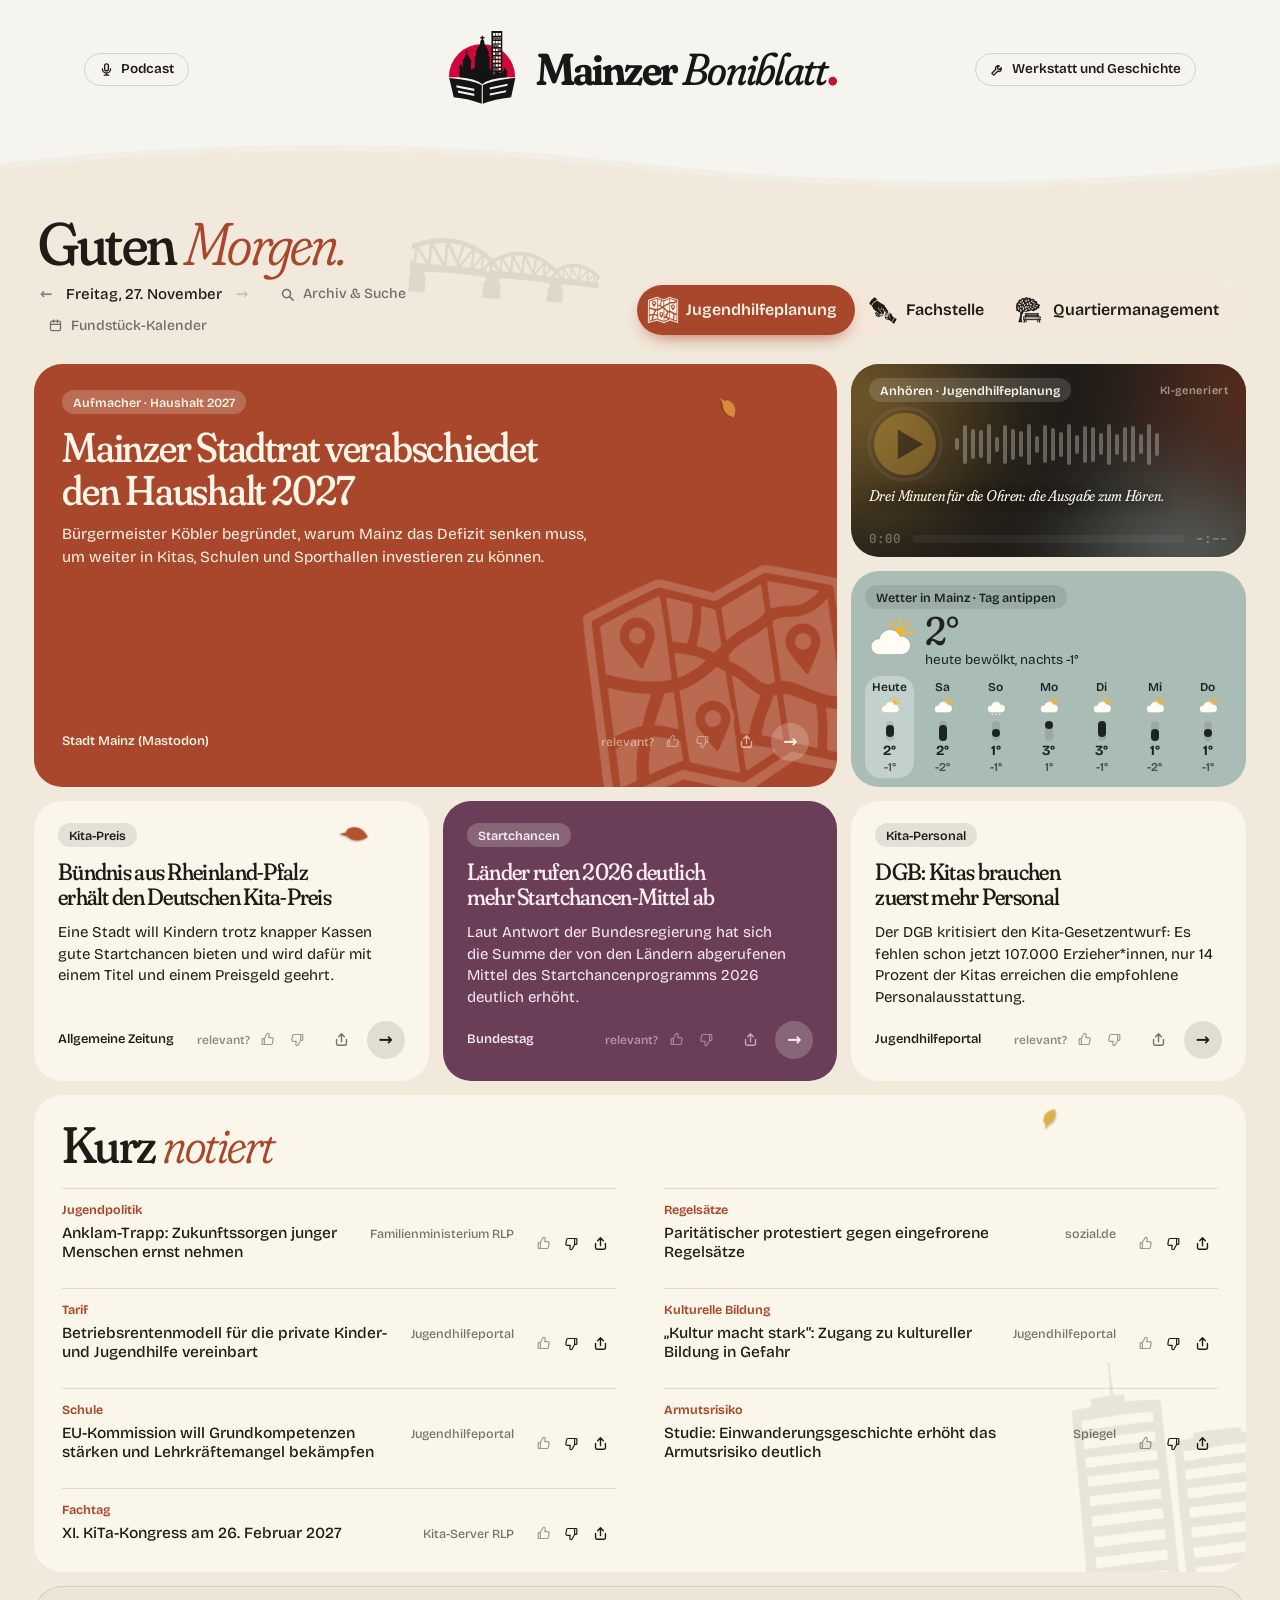
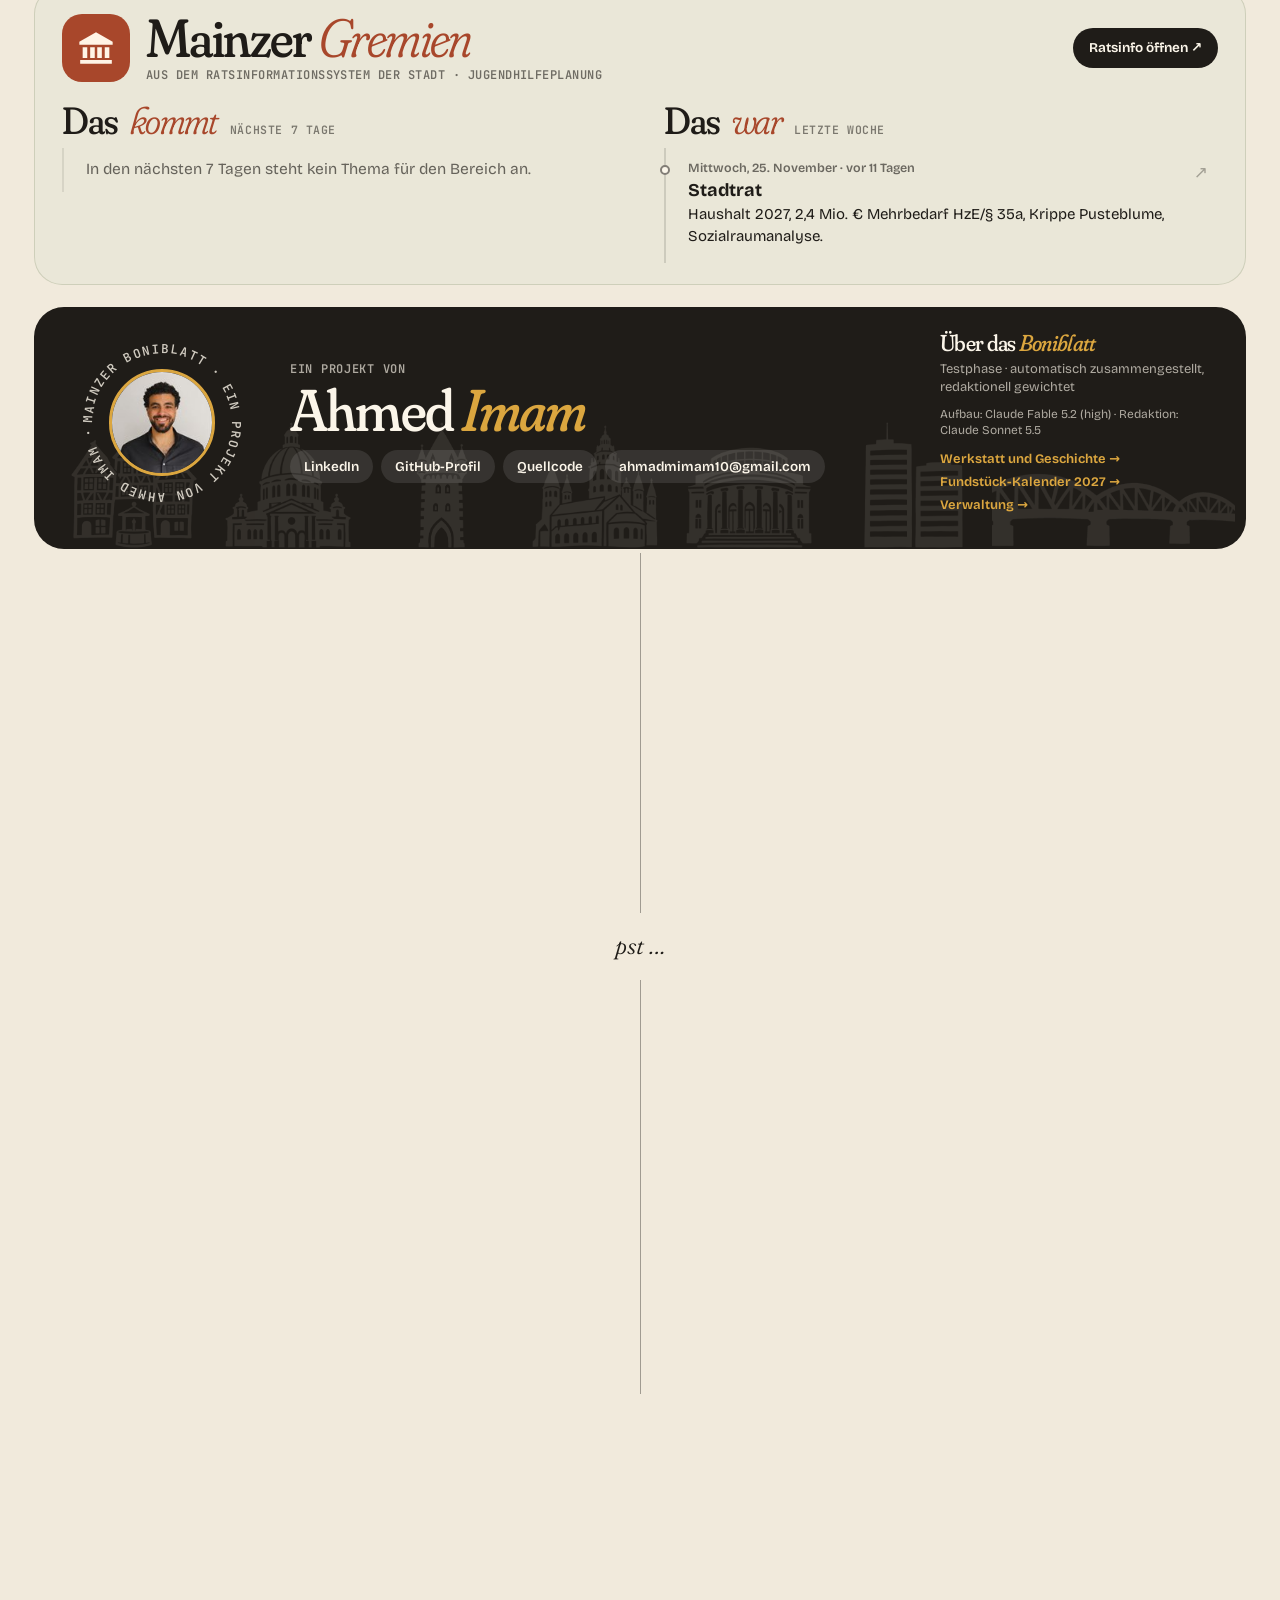
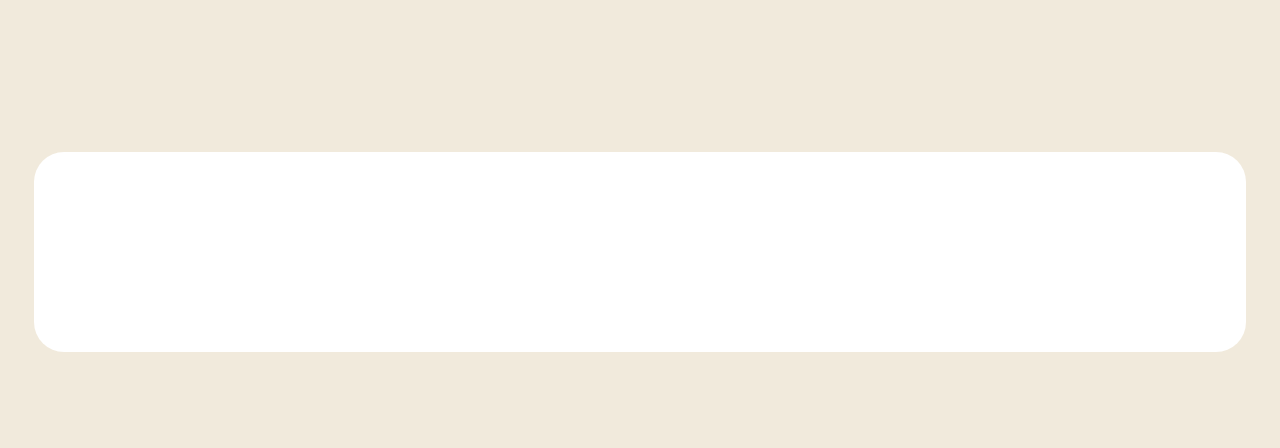
==== commit dc9da2ee: "Startbild verfeinert, Podcast-Musik Co-Authored-By: Claude Fable 5.2 <noreply@anthropic.com>" ====
--- a/docs/index.html
+++ b/docs/index.html
@@ -174,17 +174,18 @@
 .intro[data-zeit="winter"]{--b0:#2e4a66;--s0:#eef4f8;--b1:#b9a0b4;--s1:#231a22;--b2:#4d6b5c;--s2:#eef5f0}
 .intro[data-zeit="fruehling"]{--b0:#4f8a5b;--s0:#f4faef;--b1:#f2dc86;--s1:#2a2410;--b2:#a9cfe8;--s2:#16242e}
 .intro[data-zeit="sommer"]{--b0:#2456c9;--s0:#eff4ff;--b1:#5cc2a0;--s1:#0e2a22;--b2:#f7c63f;--s2:#2a2008}
-.i-wahl{position:relative;z-index:3;display:flex;flex-wrap:wrap;justify-content:center;gap:7px;margin-top:clamp(2px,1vh,10px);padding:0 6px;
+.i-wahl{position:relative;z-index:3;display:flex;flex-wrap:wrap;justify-content:center;gap:6px;margin-top:clamp(2px,1vh,10px);padding:0 6px;
   opacity:calc(1 - var(--ip,0) * 5);translate:0 calc(var(--ip,0) * -60px)}
-.i-wahl button{display:inline-flex;align-items:center;gap:7px;padding:8px 14px 8px 9px;border:0;border-radius:999px;background:var(--bf);color:var(--sf);
-  font:600 14px/1 "Bricolage Grotesque",var(--sans);white-space:nowrap;cursor:pointer;box-shadow:0 8px 16px -12px var(--bf);
+.i-wahl button{display:inline-flex;align-items:center;gap:6px;padding:6px 11px 6px 7px;border:0;border-radius:999px;background:var(--bf);color:var(--sf);
+  font:600 12.5px/1 "Bricolage Grotesque",var(--sans);white-space:nowrap;cursor:pointer;box-shadow:0 6px 12px -10px var(--bf);
   animation:i-wahl .9s cubic-bezier(.16,1,.3,1) calc(2.7s + var(--nr) * .09s) both;transition:opacity .45s ease,filter .3s ease,box-shadow .3s ease}
 .i-wahl button:nth-child(1){--bf:var(--b0);--sf:var(--s0)}.i-wahl button:nth-child(2){--bf:var(--b1);--sf:var(--s1)}.i-wahl button:nth-child(3){--bf:var(--b2);--sf:var(--s2)}
-.i-wahl button i{flex:none;width:20px;aspect-ratio:1;background:currentColor;-webkit-mask:var(--bild) center/contain no-repeat;mask:var(--bild) center/contain no-repeat}
+.i-wahl button{position:relative}.i-wahl button::after{content:"";position:absolute;inset:-9px -3px}   /* größere Tippfläche, ohne dass der Knopf größer aussieht */
+.i-wahl button i{flex:none;width:16px;aspect-ratio:1;background:currentColor;-webkit-mask:var(--bild) center/contain no-repeat;mask:var(--bild) center/contain no-repeat}
 .i-wahl button:hover,.i-wahl button:focus-visible{filter:brightness(1.08);box-shadow:0 10px 20px -10px var(--bf)}
 .i-wahl.gewaehlt button{pointer-events:none}.i-wahl.gewaehlt button:not(.wahl){opacity:.28}
 @keyframes i-wahl{from{opacity:0;transform:translateY(8px)}}
-@media (max-width:560px){.i-wahl{gap:6px}.i-wahl button{padding:7px 12px 7px 8px;font-size:13.5px}.i-wahl button i{width:18px}}
+@media (max-width:560px){.i-wahl{gap:5px}.i-wahl button{padding:5px 10px 5px 6px;font-size:12px}.i-wahl button i{width:15px}}
 .i-weiter{position:absolute;z-index:3;left:50%;bottom:max(18px,env(safe-area-inset-bottom));display:inline-flex;flex-direction:column;align-items:center;gap:4px;
   padding:8px 14px;border:0;background:none;color:#5d584f;font:600 13px/1 var(--sans);letter-spacing:.04em;cursor:pointer;
   transform:translateX(-50%);opacity:calc(1 - var(--ip,0) * 6);animation:i-ein .6s ease 3.1s both}
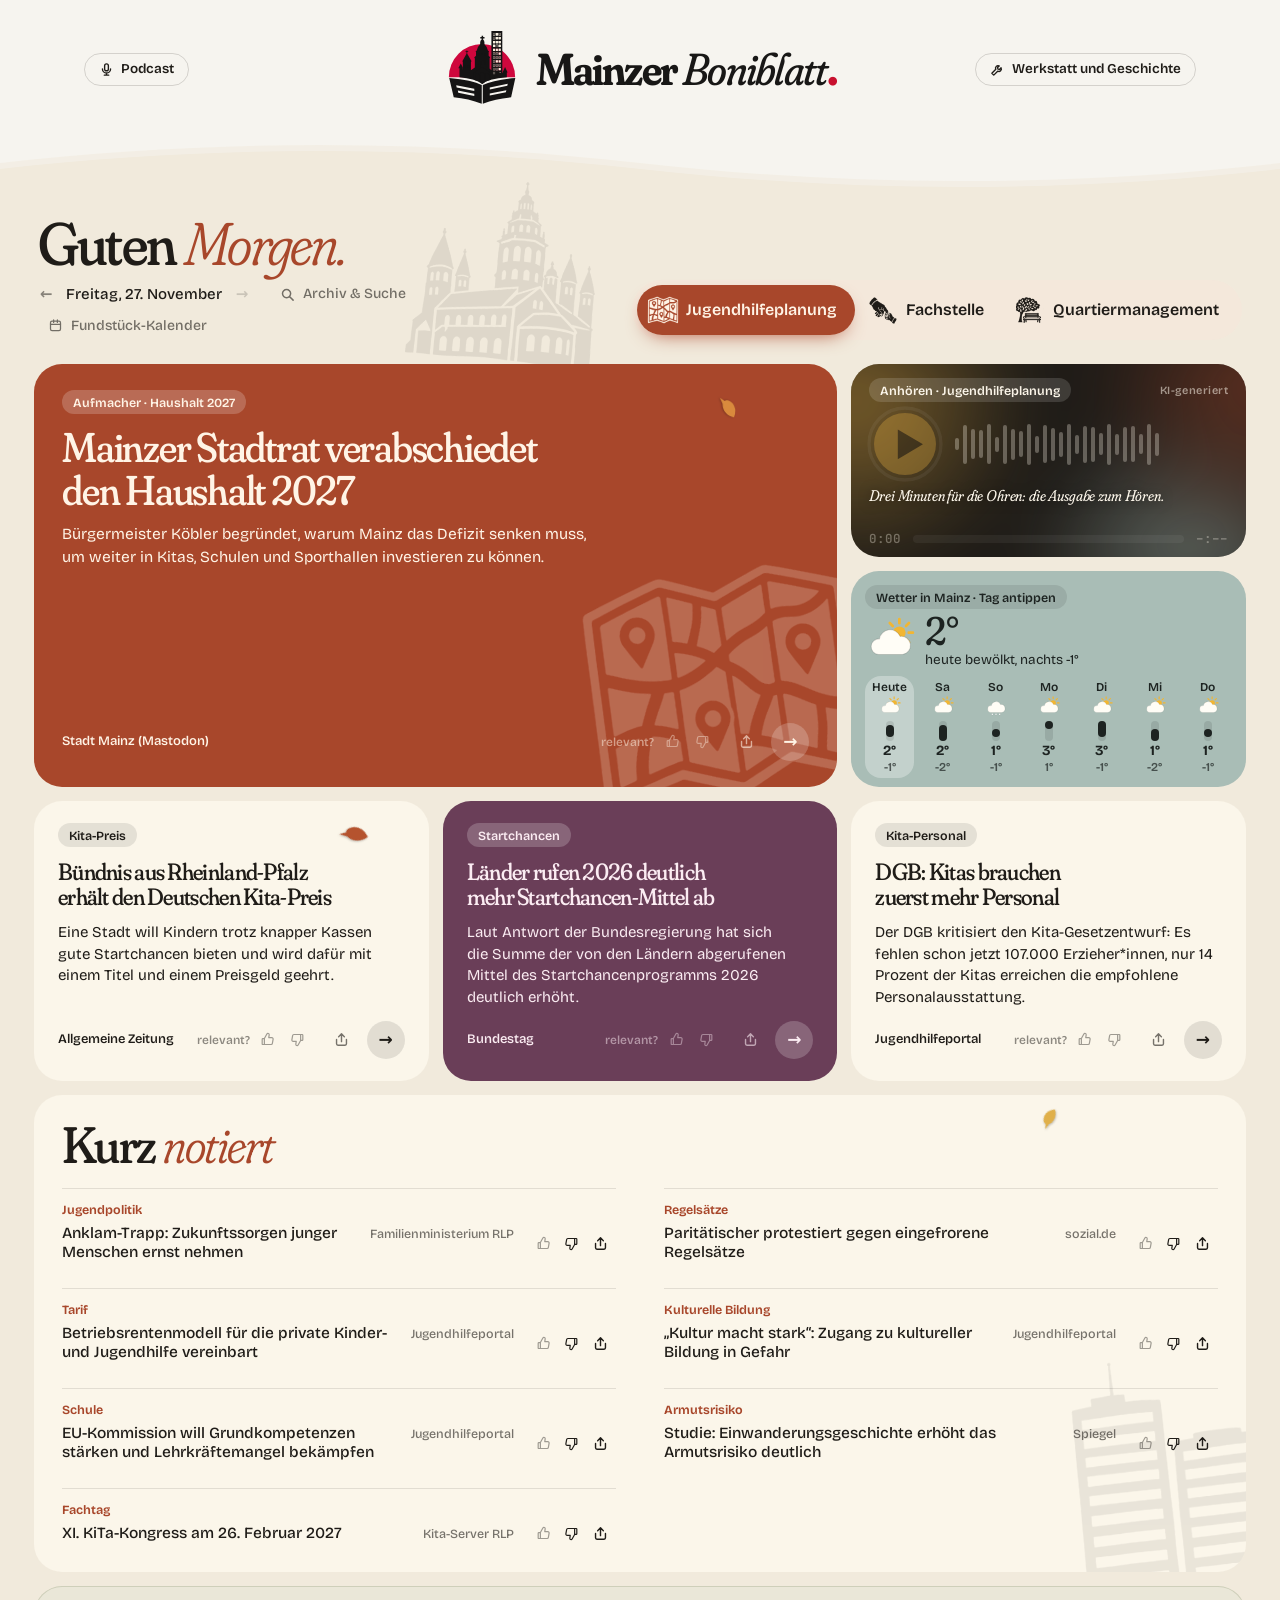
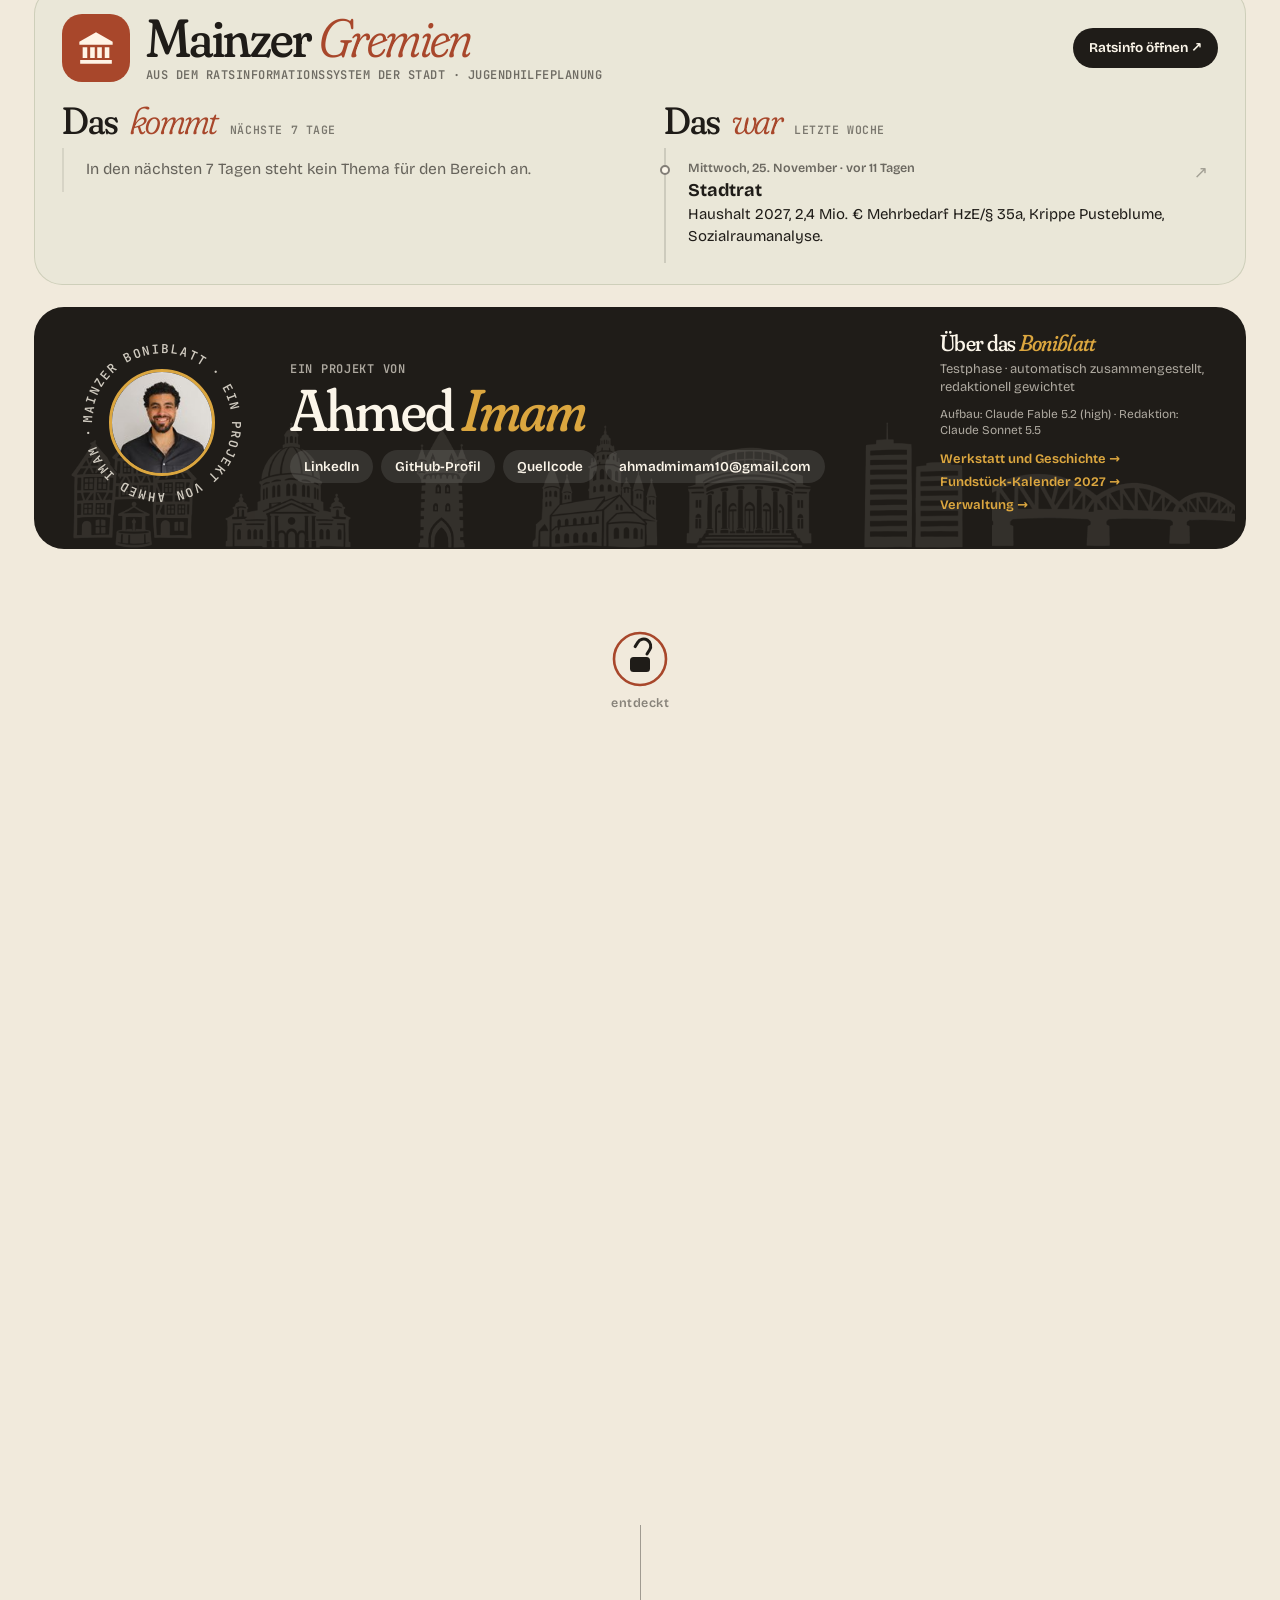
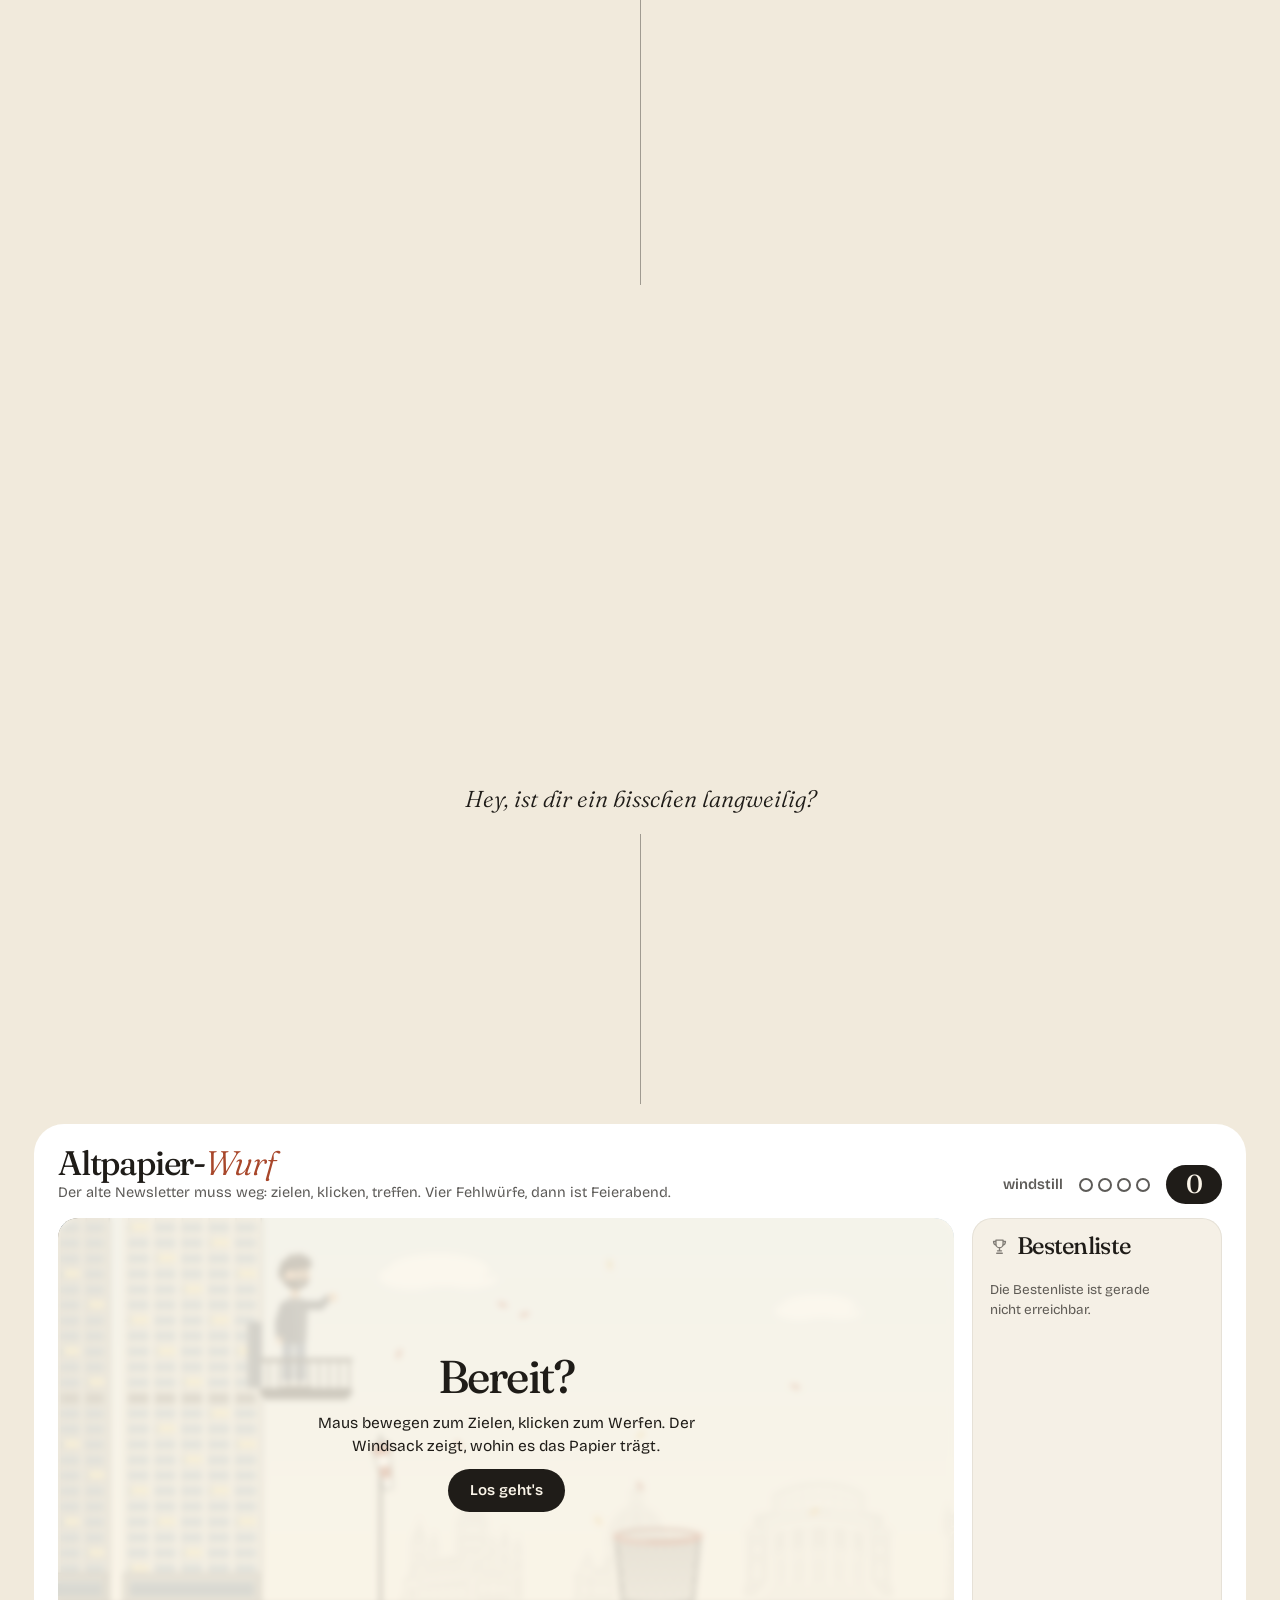
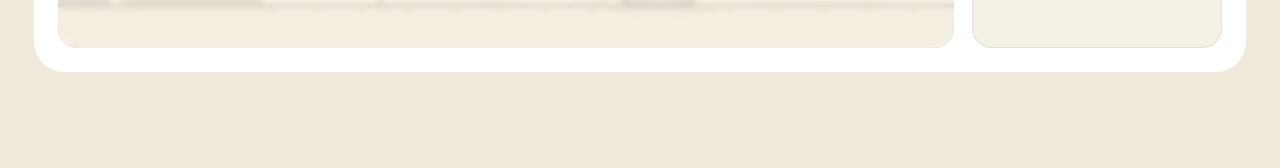
==== commit 71e392a1: "Startseite, Podcast-Seite und Abmischung verfeinert Co-Authored-By: Claude Fable 5.2 <noreply@anthro" ====
--- a/docs/index.html
+++ b/docs/index.html
@@ -398,7 +398,7 @@
 <link rel="preload" href="schriften/entwurf/fraunces.woff2" as="font" type="font/woff2" crossorigin>
 <link rel="preload" href="schriften/entwurf/bricolage.woff2" as="font" type="font/woff2" crossorigin>
 <link rel="stylesheet" href="blatt/schrift.css?v=22">
-<link rel="stylesheet" href="blatt/bb.css?v=24">
+<link rel="stylesheet" href="blatt/bb.css?v=25">
 <script src="blatt/rahmen.js?v=2"></script>
 </head>
 <body data-ressort="jugendhilfeplanung">
@@ -737,7 +737,7 @@
 <noscript><p>Bitte JavaScript aktivieren, um die Ausgabe zu lesen.</p></noscript>
 <script src="daten/wetter7.js"></script>
 <script src="blatt/gemeinsam.js?v=23"></script>
-<script src="blatt/bb.js?v=24"></script>
+<script src="blatt/bb.js?v=25"></script>
 <script src="blatt/zaehlung.js?v=22" data-seite="start" defer></script>
 </body>
 </html>
--- a/docs/blatt/bb.css
+++ b/docs/blatt/bb.css
@@ -760,3 +760,28 @@
   .bb-nieder[data-art="regen"] i:nth-child(n+12),.bb-nieder[data-art="schnee"] i:nth-child(n+11){display:none}
   .bb .k>.bb-lieg,.bb .k.verschneit::before{filter:none}
 }
+
+/* Schwelle vor dem versteckten Spiel (nur am PC): ein Stück Extraweg, auf dem das Schloss im unteren Teil des Fensters stehen bleibt. Beim
+   Weiterscrollen füllt sich der Ring, die Naht gibt nach; ist er voll, springt der Bügel auf und die Naht löst sich. */
+.sp-schwelle{position:relative;height:calc(46vh + 62vh);color:var(--tinte)}
+.sp-schwelle.kurz{height:46vh}
+.sp-halt{position:sticky;top:54vh;height:46vh;display:flex;flex-direction:column;align-items:center}
+.sp-naht{position:absolute;left:8%;top:0;width:84%;height:130px;overflow:visible;transition:opacity .9s ease}
+.sp-naht path{fill:none;stroke:currentColor;stroke-width:1.2;stroke-dasharray:2 7;stroke-linecap:round;opacity:.42;vector-effect:non-scaling-stroke}
+.sp-schloss{position:relative;margin-top:-16px;display:flex;flex-direction:column;align-items:center;gap:8px;opacity:0;will-change:translate}
+.sp-schloss svg{width:60px;height:60px;overflow:visible}
+.sp-schloss circle{fill:var(--p0,#f1eadc);stroke:currentColor;stroke-width:1.6}
+.sp-schloss .spur{opacity:.16}
+.sp-schloss .gang{fill:none;stroke:var(--ra);stroke-width:2.6;stroke-linecap:round;stroke-dasharray:100;stroke-dashoffset:100;rotate:-90deg;transform-origin:30px 30px}
+.sp-schloss .kasten{fill:currentColor}
+.sp-schloss .buegel{fill:none;stroke:currentColor;stroke-width:3;stroke-linecap:round;transform-origin:37px 28px;transition:rotate .55s cubic-bezier(.3,1.7,.5,1) .1s,translate .55s cubic-bezier(.3,1.7,.5,1) .1s}
+.sp-schloss span{font:600 12.5px/1 "Bricolage Grotesque",var(--sans);letter-spacing:.04em;opacity:.5;transition:opacity .4s}
+.sp-schwelle.offen .sp-naht{opacity:0}
+.sp-schwelle.offen .sp-schloss{opacity:1!important;translate:0 96px}
+.sp-schwelle.offen .buegel{rotate:32deg;translate:0 -3px}
+.sp-schwelle.offen .gang{stroke-dashoffset:0;animation:sp-auf .9s ease-out}
+.sp-schwelle.offen .sp-schloss svg{animation:sp-federn .7s cubic-bezier(.3,1.6,.5,1)}
+.sp-schwelle.offen.kurz .sp-schloss{translate:0 0}.sp-schwelle.offen.kurz .gang,.sp-schwelle.offen.kurz .sp-schloss svg{animation:none}
+@keyframes sp-auf{0%{stroke-width:2.6;opacity:1}45%{stroke-width:9;opacity:.35}100%{stroke-width:2.6;opacity:1}}
+@keyframes sp-federn{0%{scale:1}35%{scale:1.16}100%{scale:1}}
+@media (prefers-reduced-motion:reduce){.sp-schwelle{height:46vh}}
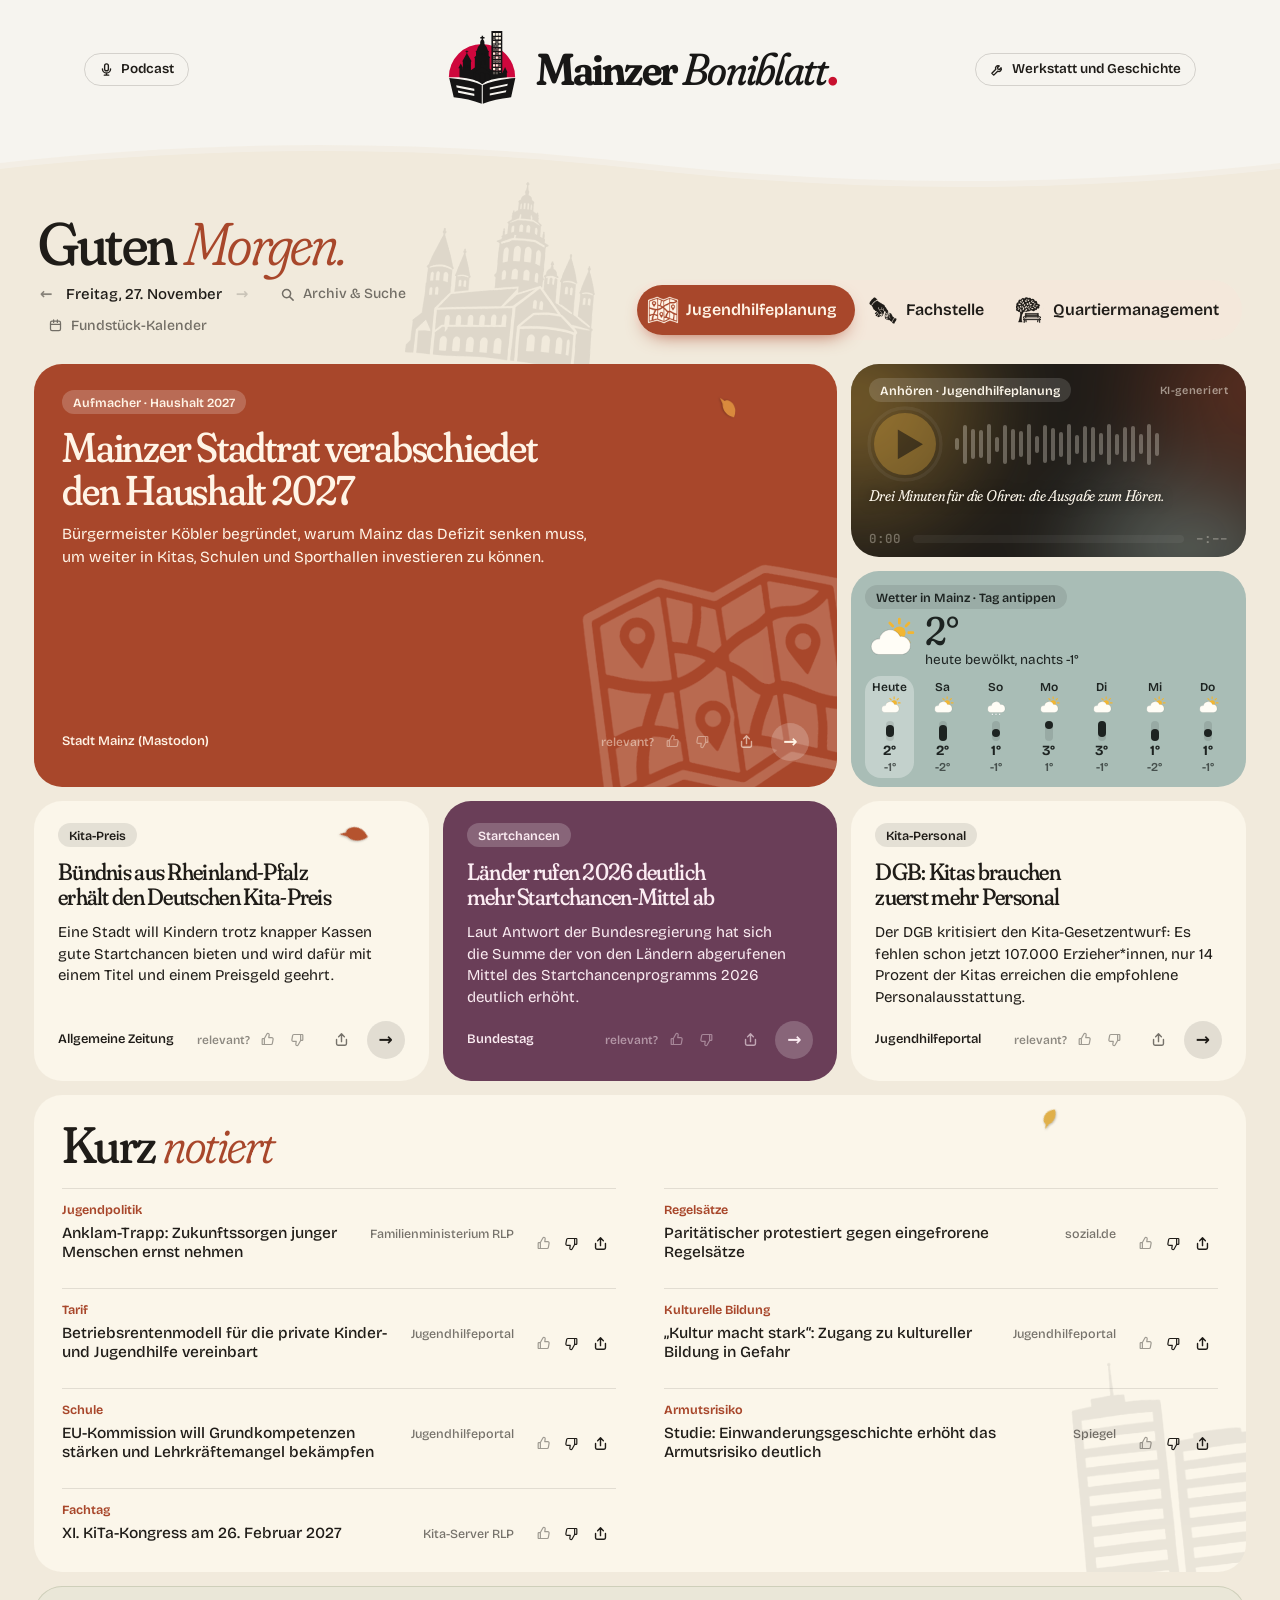
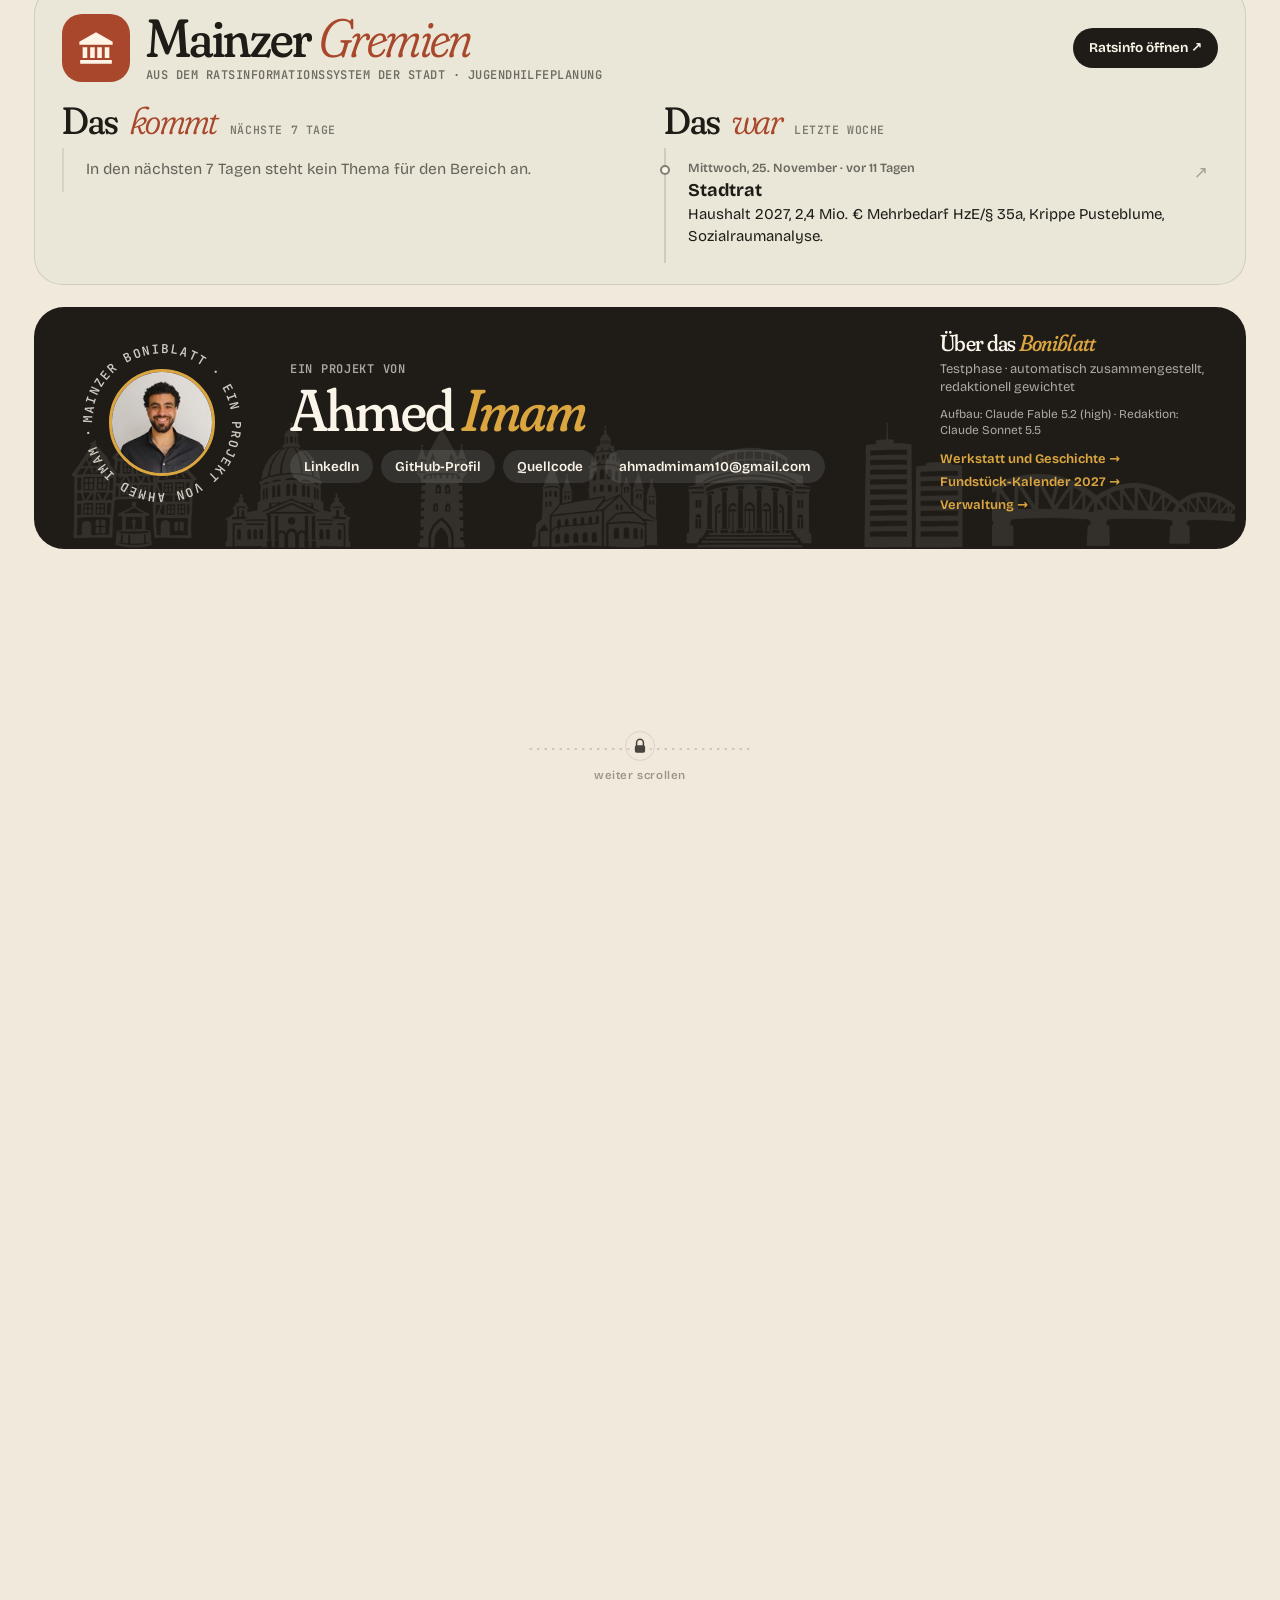
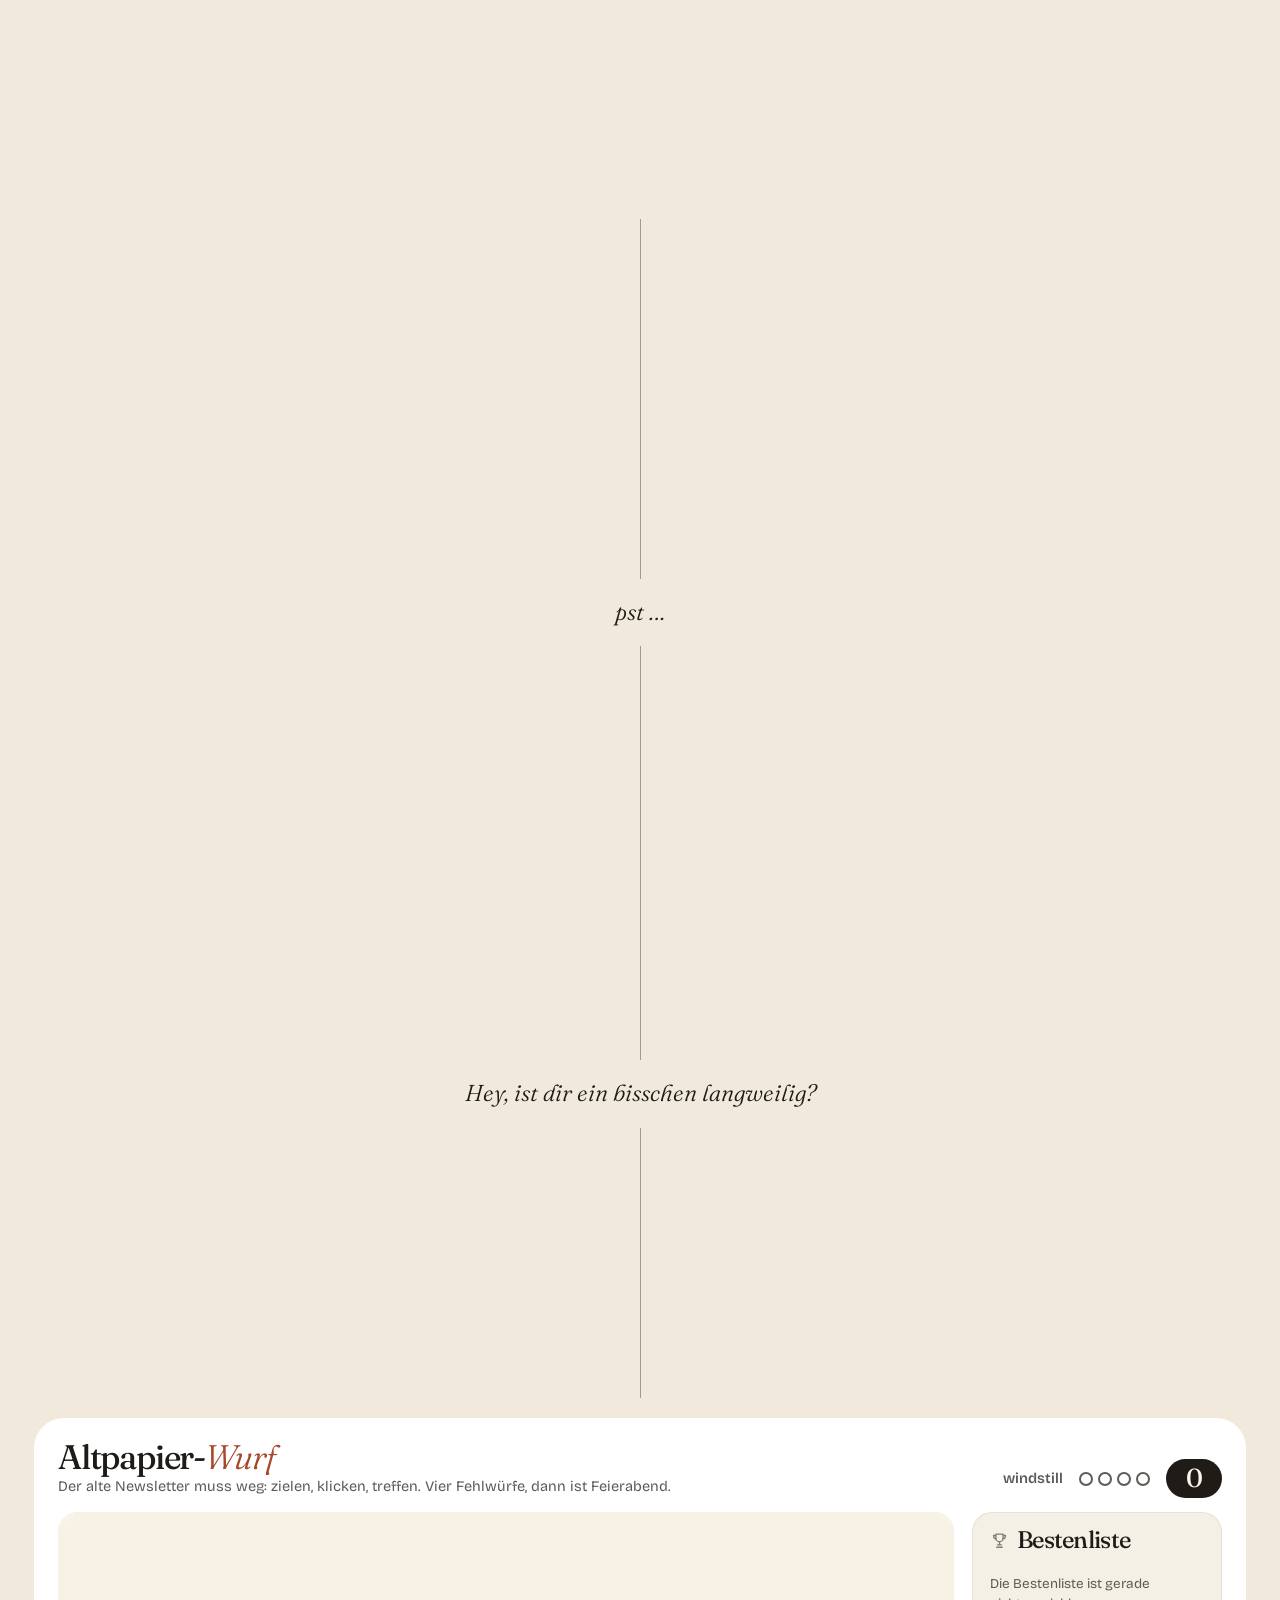
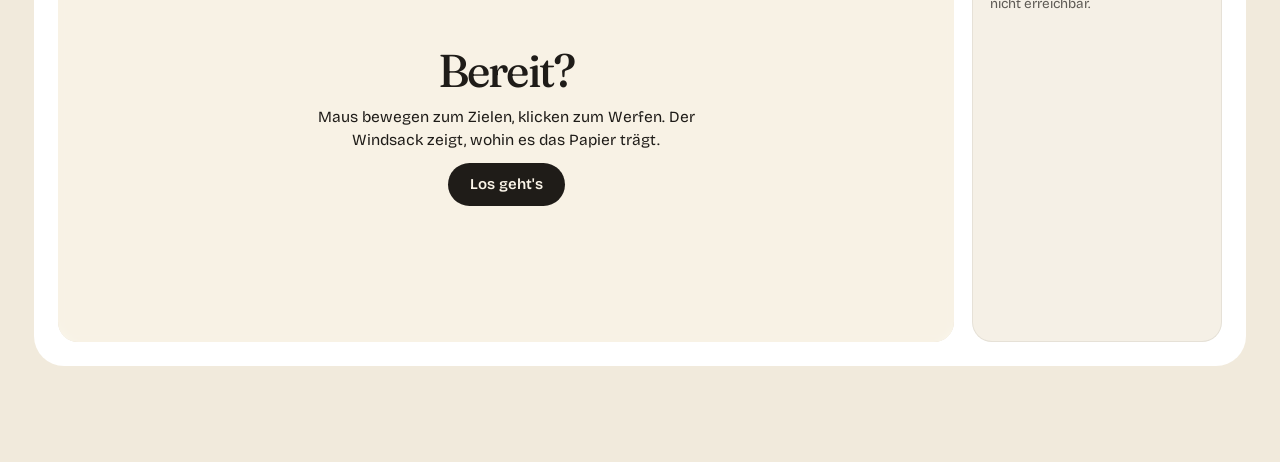
==== commit 8175080b: "Startseite verfeinert, neues Tab-Symbol Co-Authored-By: Claude Fable 5.2 <noreply@anthropic.com>" ====
--- a/docs/index.html
+++ b/docs/index.html
@@ -9,14 +9,14 @@
 <meta property="og:description" content="Der werktägliche Morgenüberblick für Jugendhilfeplanung, Frühe Hilfen, Kinderschutz und Familienbildung sowie Quartiermanagement in Mainz.">
 <meta property="og:type" content="website">
 <meta name="theme-color" content="#f6f4ef">
-<link rel="icon" href="bilder/favicon.ico" sizes="32x32">
-<link rel="icon" href="bilder/favicon-hell.svg" type="image/svg+xml" id="favicon">
+<link rel="icon" href="bilder/favicon.ico?v=2" sizes="32x32">
+<link rel="icon" href="bilder/favicon-hell.svg?v=2" type="image/svg+xml" id="favicon">
 <script>
 /* Darstellung vor dem ersten Zeichnen setzen: Standard ist hell, dunkel nur nach eigener Wahl (localStorage „fachbrief.thema“) */
 try {
   if (localStorage.getItem("fachbrief.thema") === "dunkel") {
     document.documentElement.dataset.thema = "dunkel";
-    document.getElementById("favicon").href = "bilder/favicon-dunkel.svg";
+    document.getElementById("favicon").href = "bilder/favicon-dunkel.svg?v=2";
     document.querySelector('meta[name="theme-color"]').content = "#0e0d0c";
   }
 } catch (e) {}
@@ -398,7 +398,7 @@
 <link rel="preload" href="schriften/entwurf/fraunces.woff2" as="font" type="font/woff2" crossorigin>
 <link rel="preload" href="schriften/entwurf/bricolage.woff2" as="font" type="font/woff2" crossorigin>
 <link rel="stylesheet" href="blatt/schrift.css?v=22">
-<link rel="stylesheet" href="blatt/bb.css?v=25">
+<link rel="stylesheet" href="blatt/bb.css?v=26">
 <script src="blatt/rahmen.js?v=2"></script>
 </head>
 <body data-ressort="jugendhilfeplanung">
@@ -737,7 +737,7 @@
 <noscript><p>Bitte JavaScript aktivieren, um die Ausgabe zu lesen.</p></noscript>
 <script src="daten/wetter7.js"></script>
 <script src="blatt/gemeinsam.js?v=23"></script>
-<script src="blatt/bb.js?v=25"></script>
+<script src="blatt/bb.js?v=26"></script>
 <script src="blatt/zaehlung.js?v=22" data-seite="start" defer></script>
 </body>
 </html>
--- a/docs/blatt/bb.css
+++ b/docs/blatt/bb.css
@@ -761,27 +761,23 @@
   .bb .k>.bb-lieg,.bb .k.verschneit::before{filter:none}
 }
 
-/* Schwelle vor dem versteckten Spiel (nur am PC): ein Stück Extraweg, auf dem das Schloss im unteren Teil des Fensters stehen bleibt. Beim
-   Weiterscrollen füllt sich der Ring, die Naht gibt nach; ist er voll, springt der Bügel auf und die Naht löst sich. */
-.sp-schwelle{position:relative;height:calc(46vh + 62vh);color:var(--tinte)}
-.sp-schwelle.kurz{height:46vh}
-.sp-halt{position:sticky;top:54vh;height:46vh;display:flex;flex-direction:column;align-items:center}
-.sp-naht{position:absolute;left:8%;top:0;width:84%;height:130px;overflow:visible;transition:opacity .9s ease}
-.sp-naht path{fill:none;stroke:currentColor;stroke-width:1.2;stroke-dasharray:2 7;stroke-linecap:round;opacity:.42;vector-effect:non-scaling-stroke}
-.sp-schloss{position:relative;margin-top:-16px;display:flex;flex-direction:column;align-items:center;gap:8px;opacity:0;will-change:translate}
-.sp-schloss svg{width:60px;height:60px;overflow:visible}
-.sp-schloss circle{fill:var(--p0,#f1eadc);stroke:currentColor;stroke-width:1.6}
-.sp-schloss .spur{opacity:.16}
-.sp-schloss .gang{fill:none;stroke:var(--ra);stroke-width:2.6;stroke-linecap:round;stroke-dasharray:100;stroke-dashoffset:100;rotate:-90deg;transform-origin:30px 30px}
-.sp-schloss .kasten{fill:currentColor}
-.sp-schloss .buegel{fill:none;stroke:currentColor;stroke-width:3;stroke-linecap:round;transform-origin:37px 28px;transition:rotate .55s cubic-bezier(.3,1.7,.5,1) .1s,translate .55s cubic-bezier(.3,1.7,.5,1) .1s}
-.sp-schloss span{font:600 12.5px/1 "Bricolage Grotesque",var(--sans);letter-spacing:.04em;opacity:.5;transition:opacity .4s}
+/* Schwelle vor dem versteckten Spiel (nur am PC), unauffällig: 20 % Bildschirmhöhe Luft nach der Fußzeile, dann ein kleines Schloss, das in
+   der Fenstermitte stehen bleibt, während man gut eine Bildschirmhöhe weiterscrollt. Der Ring füllt sich dabei langsam, die kurze Naht gibt
+   leicht nach; ist er voll, geht der Bügel auf. */
+.sp-schwelle{position:relative;height:calc(20vh + 110vh + 96px);padding-top:20vh;box-sizing:border-box;color:var(--tinte)}
+.sp-halt{position:sticky;top:50vh;height:96px;display:flex;flex-direction:column;align-items:center}
+.sp-naht{position:absolute;left:50%;top:14px;width:220px;height:40px;margin-left:-110px;overflow:visible;transition:opacity 1.2s ease}
+.sp-naht path{fill:none;stroke:currentColor;stroke-width:1;stroke-dasharray:1.5 6;stroke-linecap:round;opacity:.34;vector-effect:non-scaling-stroke}
+.sp-schloss{position:relative;display:flex;flex-direction:column;align-items:center;gap:7px;opacity:0;will-change:translate,opacity}
+.sp-schloss svg{width:34px;height:34px;overflow:visible}
+.sp-schloss circle{fill:var(--p0,#f1eadc);stroke:currentColor;stroke-width:1}
+.sp-schloss .spur{opacity:.14}
+.sp-schloss .gang{fill:none;stroke:var(--ra);stroke-width:1.6;stroke-linecap:round;stroke-dasharray:100;stroke-dashoffset:100;rotate:-90deg;transform-origin:20px 20px}
+.sp-schloss .kasten{fill:currentColor;opacity:.8}
+.sp-schloss .buegel{fill:none;stroke:currentColor;stroke-width:1.8;stroke-linecap:round;opacity:.8;transform-origin:24px 19px;transition:rotate .7s cubic-bezier(.3,1.4,.5,1) .15s,translate .7s cubic-bezier(.3,1.4,.5,1) .15s}
+.sp-schloss span{font:560 11.5px/1 "Bricolage Grotesque",var(--sans);letter-spacing:.05em;opacity:.42}
 .sp-schwelle.offen .sp-naht{opacity:0}
-.sp-schwelle.offen .sp-schloss{opacity:1!important;translate:0 96px}
-.sp-schwelle.offen .buegel{rotate:32deg;translate:0 -3px}
-.sp-schwelle.offen .gang{stroke-dashoffset:0;animation:sp-auf .9s ease-out}
-.sp-schwelle.offen .sp-schloss svg{animation:sp-federn .7s cubic-bezier(.3,1.6,.5,1)}
-.sp-schwelle.offen.kurz .sp-schloss{translate:0 0}.sp-schwelle.offen.kurz .gang,.sp-schwelle.offen.kurz .sp-schloss svg{animation:none}
-@keyframes sp-auf{0%{stroke-width:2.6;opacity:1}45%{stroke-width:9;opacity:.35}100%{stroke-width:2.6;opacity:1}}
-@keyframes sp-federn{0%{scale:1}35%{scale:1.16}100%{scale:1}}
-@media (prefers-reduced-motion:reduce){.sp-schwelle{height:46vh}}
+.sp-schwelle.offen .buegel{rotate:28deg;translate:0 -1.5px}
+.sp-schwelle.offen .gang{animation:sp-auf 1.1s ease-out}
+@keyframes sp-auf{0%{opacity:1}40%{opacity:.35}100%{opacity:1}}
+@media (prefers-reduced-motion:reduce){.sp-schwelle{height:30vh}}
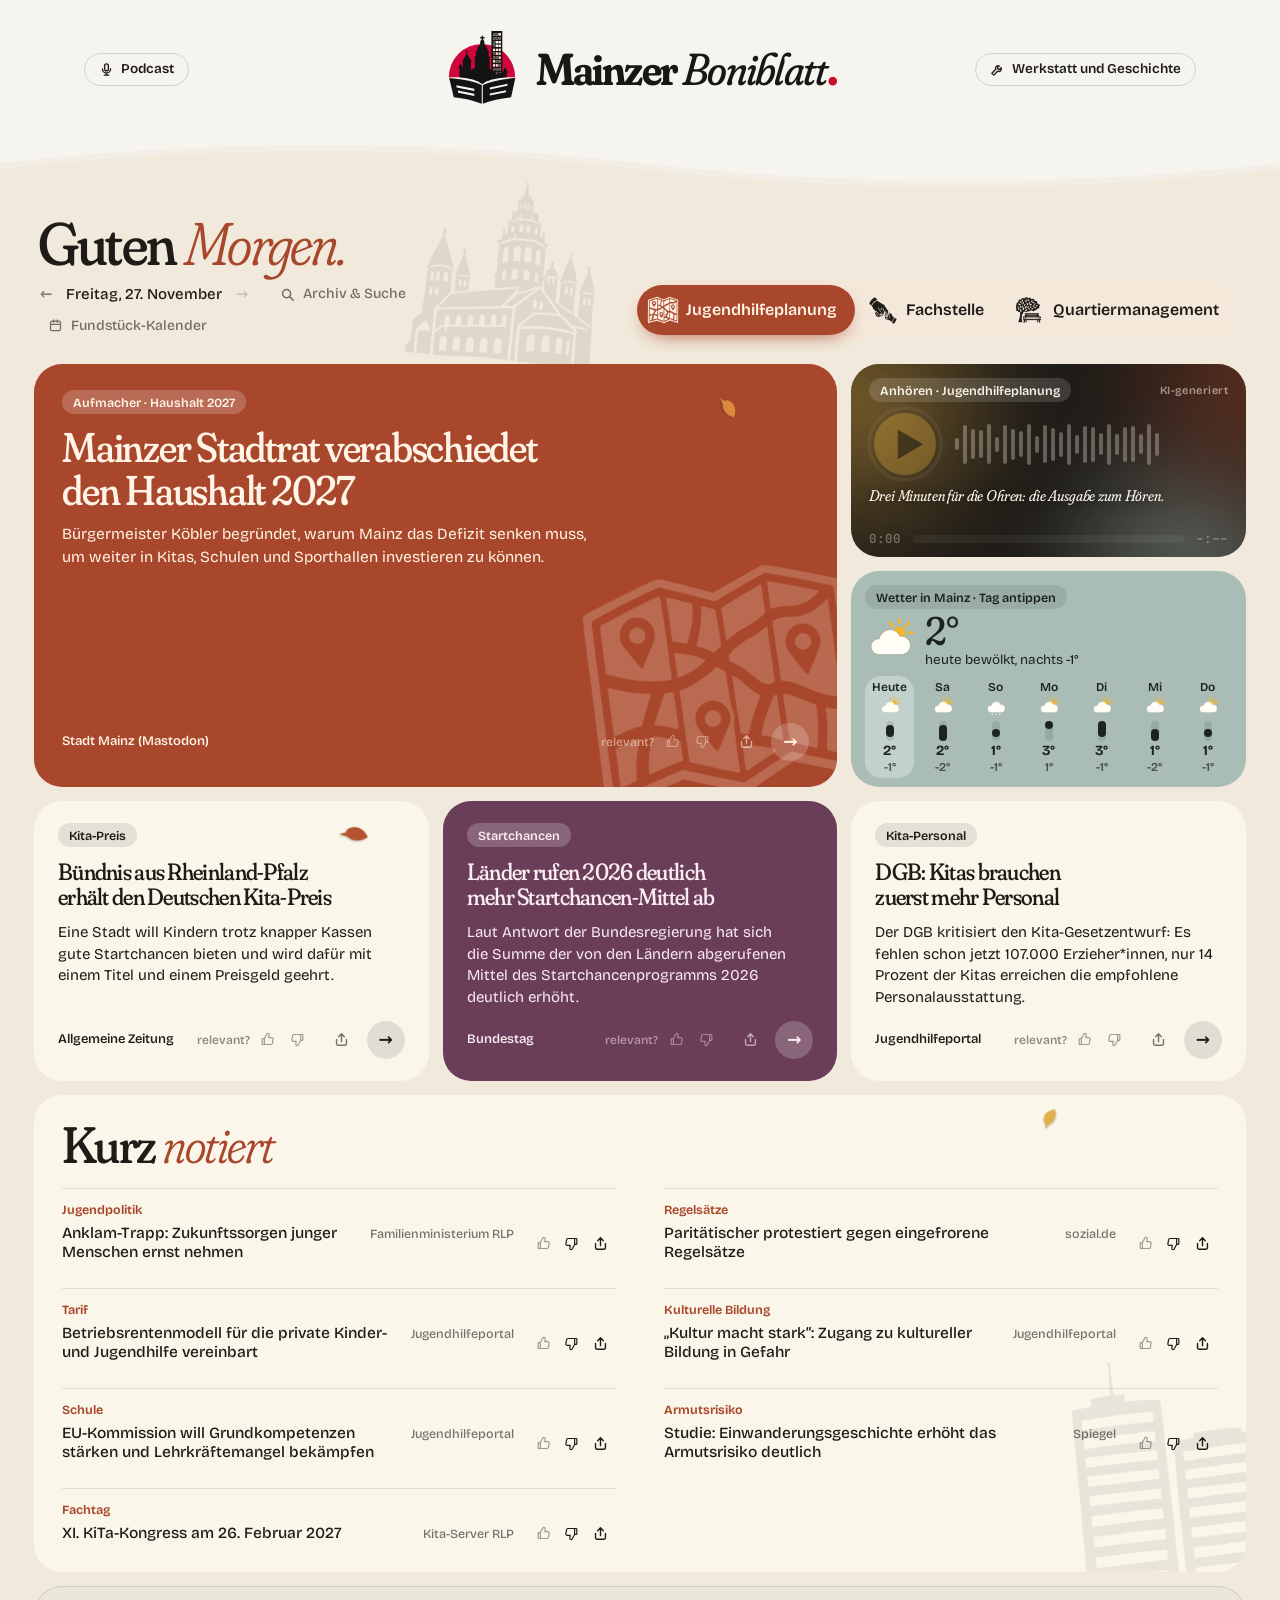
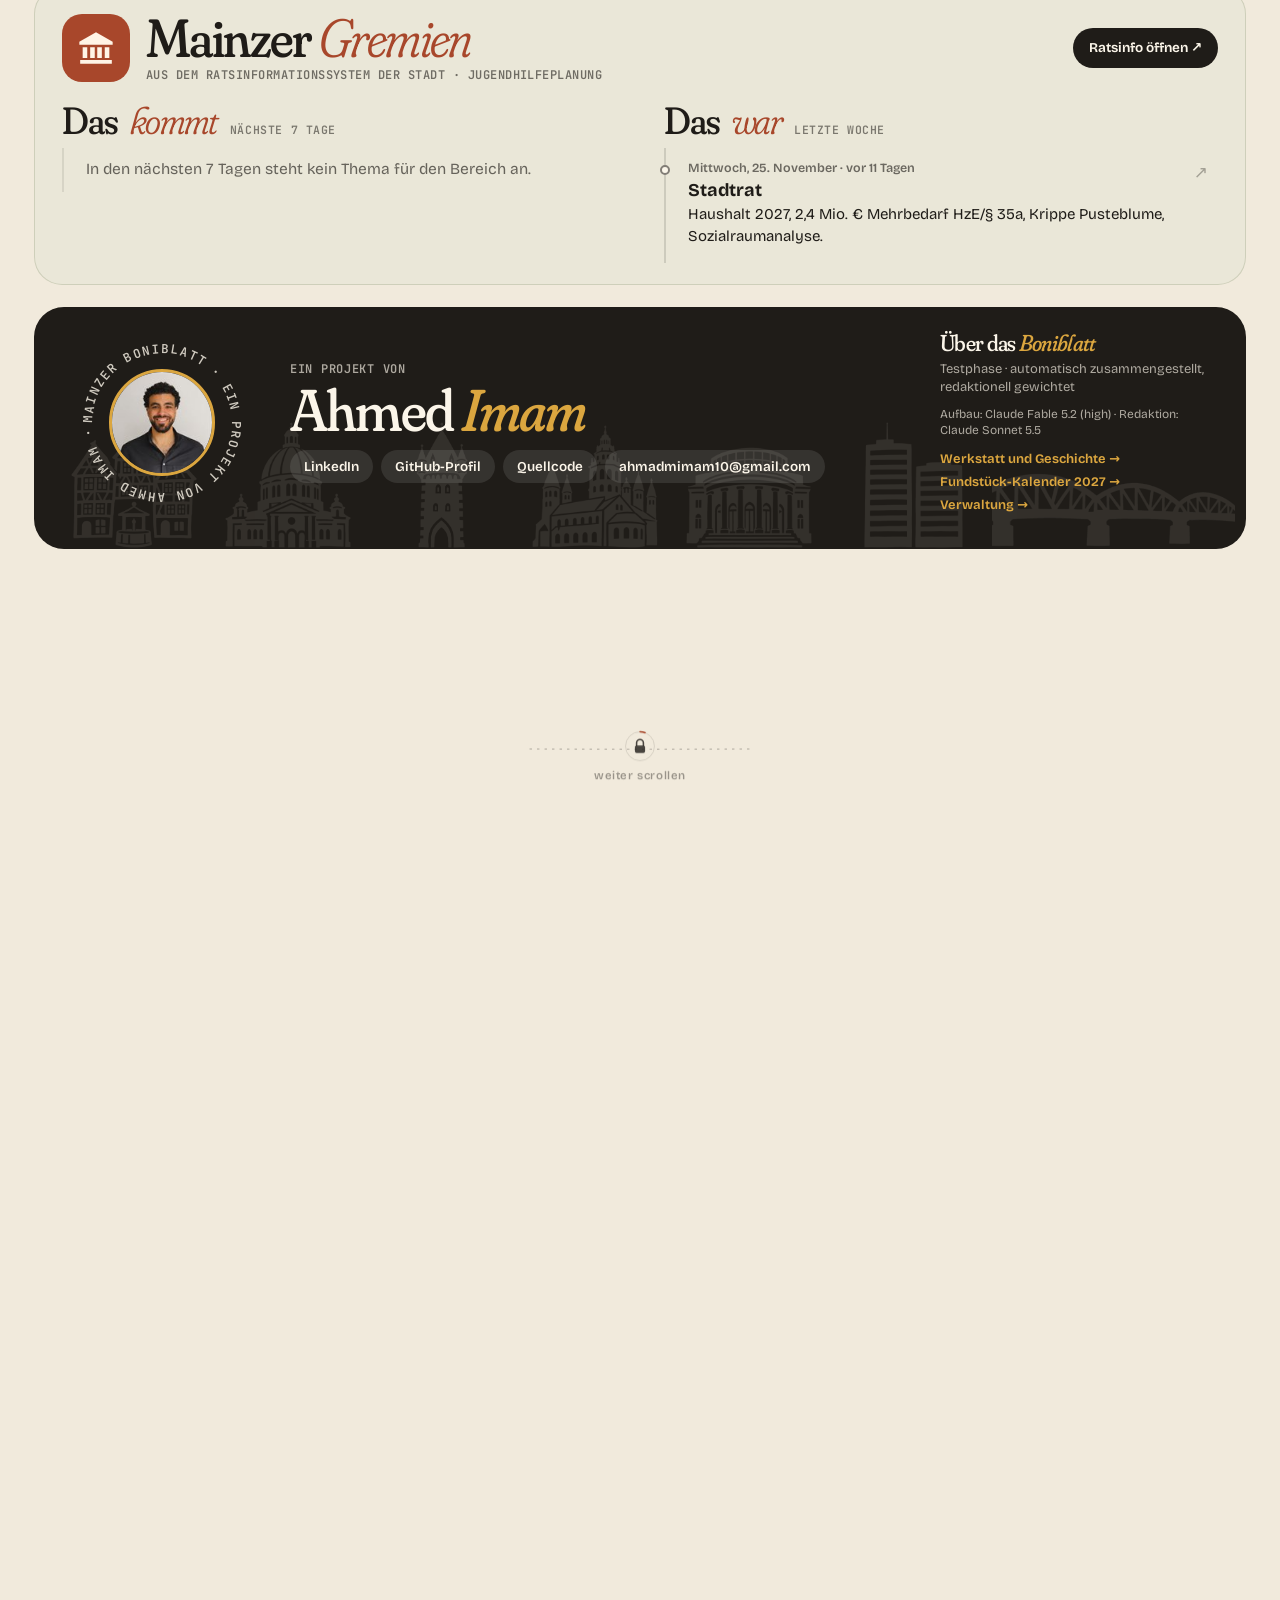
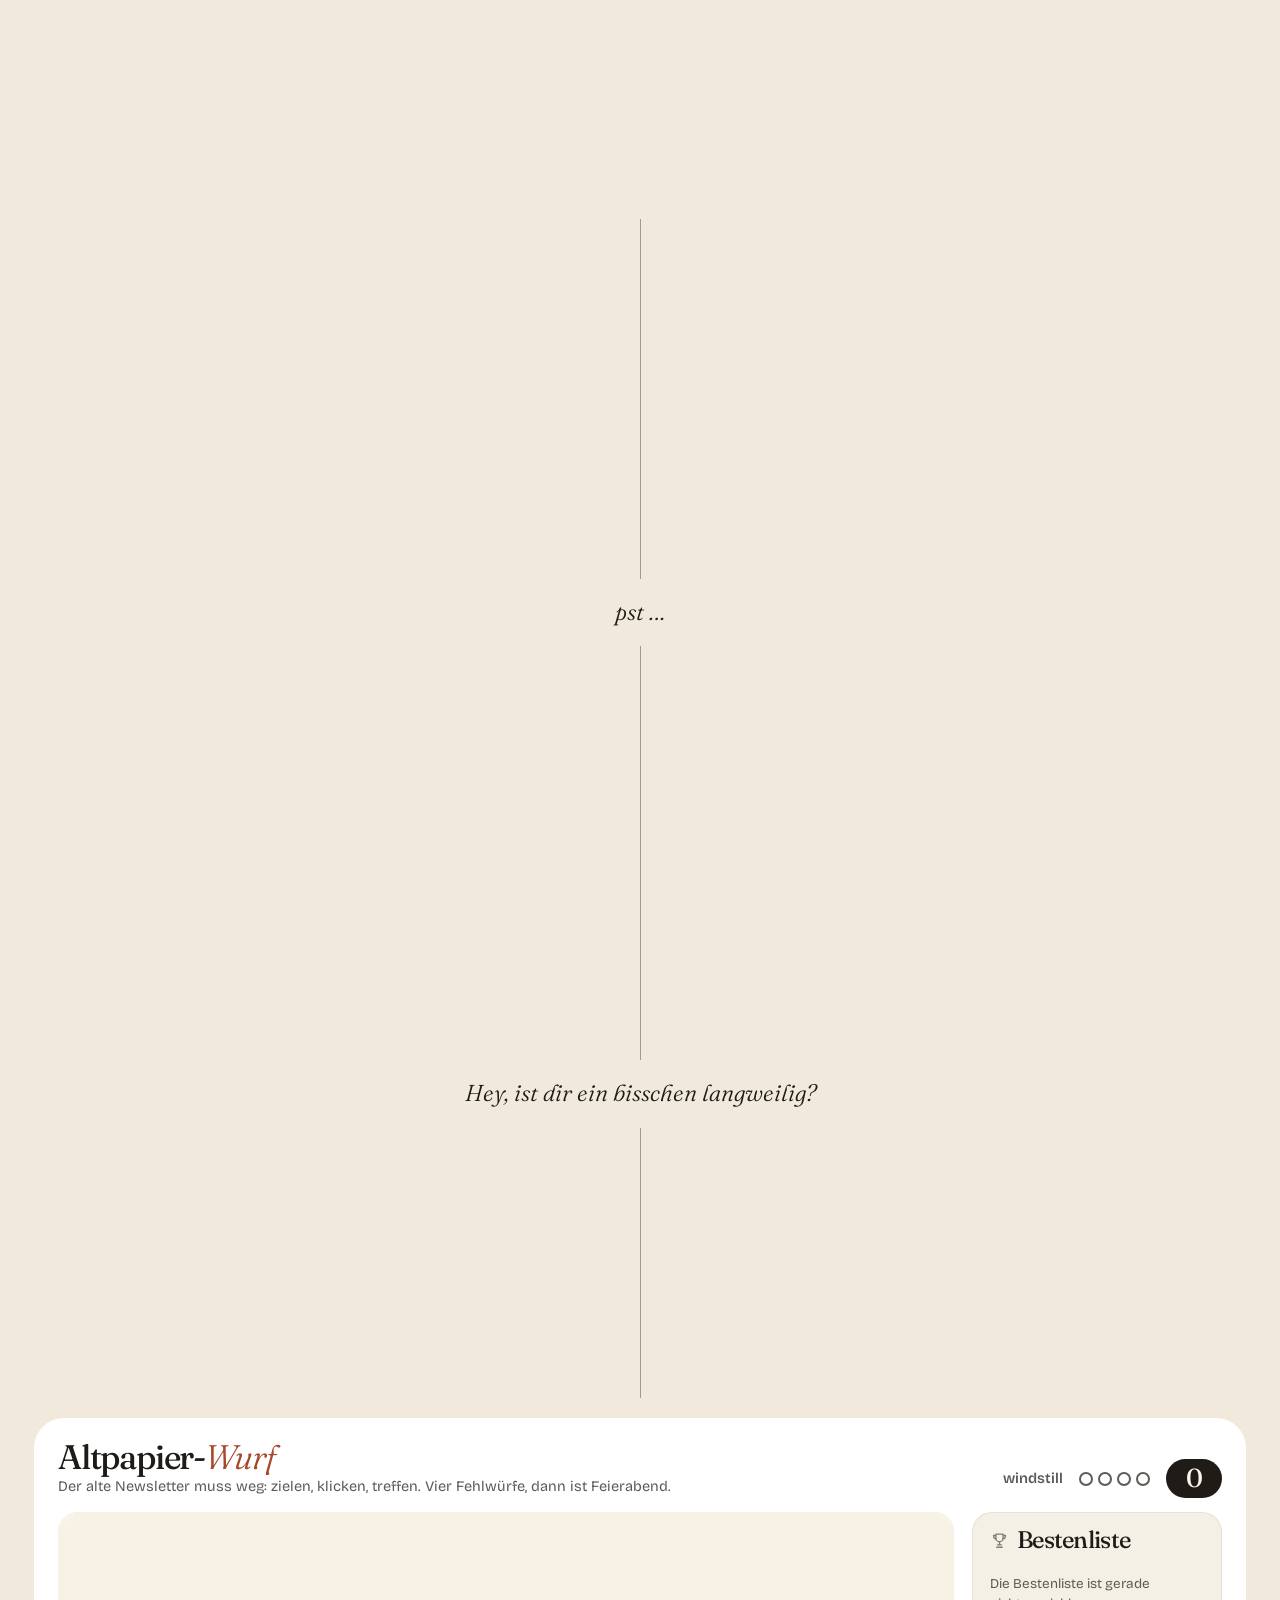
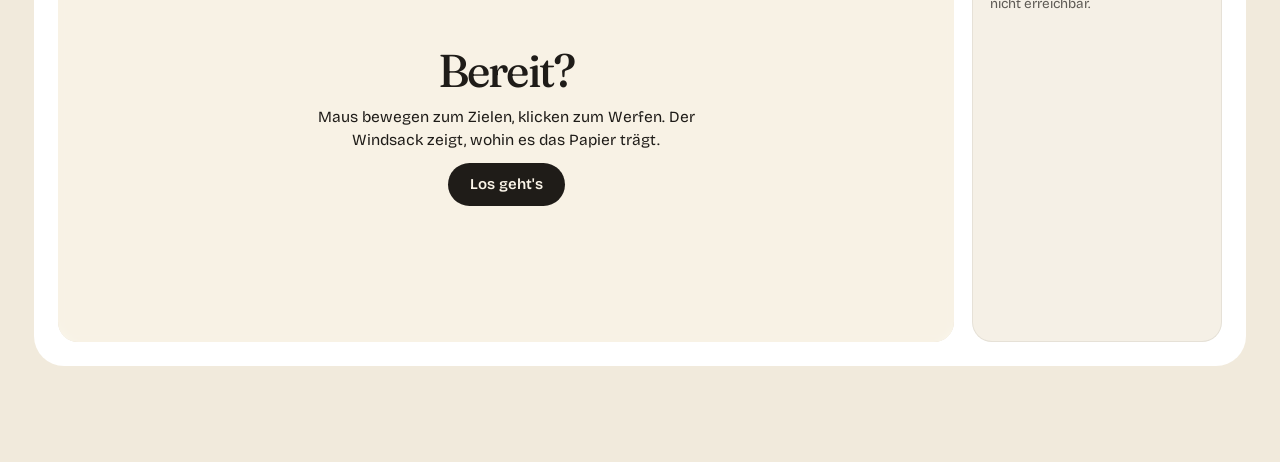
==== commit 8811f08b: "Tab-Symbol überarbeitet Co-Authored-By: Claude Fable 5.2 <noreply@anthropic.com>" ====
--- a/docs/index.html
+++ b/docs/index.html
@@ -9,14 +9,14 @@
 <meta property="og:description" content="Der werktägliche Morgenüberblick für Jugendhilfeplanung, Frühe Hilfen, Kinderschutz und Familienbildung sowie Quartiermanagement in Mainz.">
 <meta property="og:type" content="website">
 <meta name="theme-color" content="#f6f4ef">
-<link rel="icon" href="bilder/favicon.ico?v=2" sizes="32x32">
-<link rel="icon" href="bilder/favicon-hell.svg?v=2" type="image/svg+xml" id="favicon">
+<link rel="icon" href="bilder/favicon.ico?v=3" sizes="32x32">
+<link rel="icon" href="bilder/favicon-hell.svg?v=3" type="image/svg+xml" id="favicon">
 <script>
 /* Darstellung vor dem ersten Zeichnen setzen: Standard ist hell, dunkel nur nach eigener Wahl (localStorage „fachbrief.thema“) */
 try {
   if (localStorage.getItem("fachbrief.thema") === "dunkel") {
     document.documentElement.dataset.thema = "dunkel";
-    document.getElementById("favicon").href = "bilder/favicon-dunkel.svg?v=2";
+    document.getElementById("favicon").href = "bilder/favicon-dunkel.svg?v=3";
     document.querySelector('meta[name="theme-color"]').content = "#0e0d0c";
   }
 } catch (e) {}
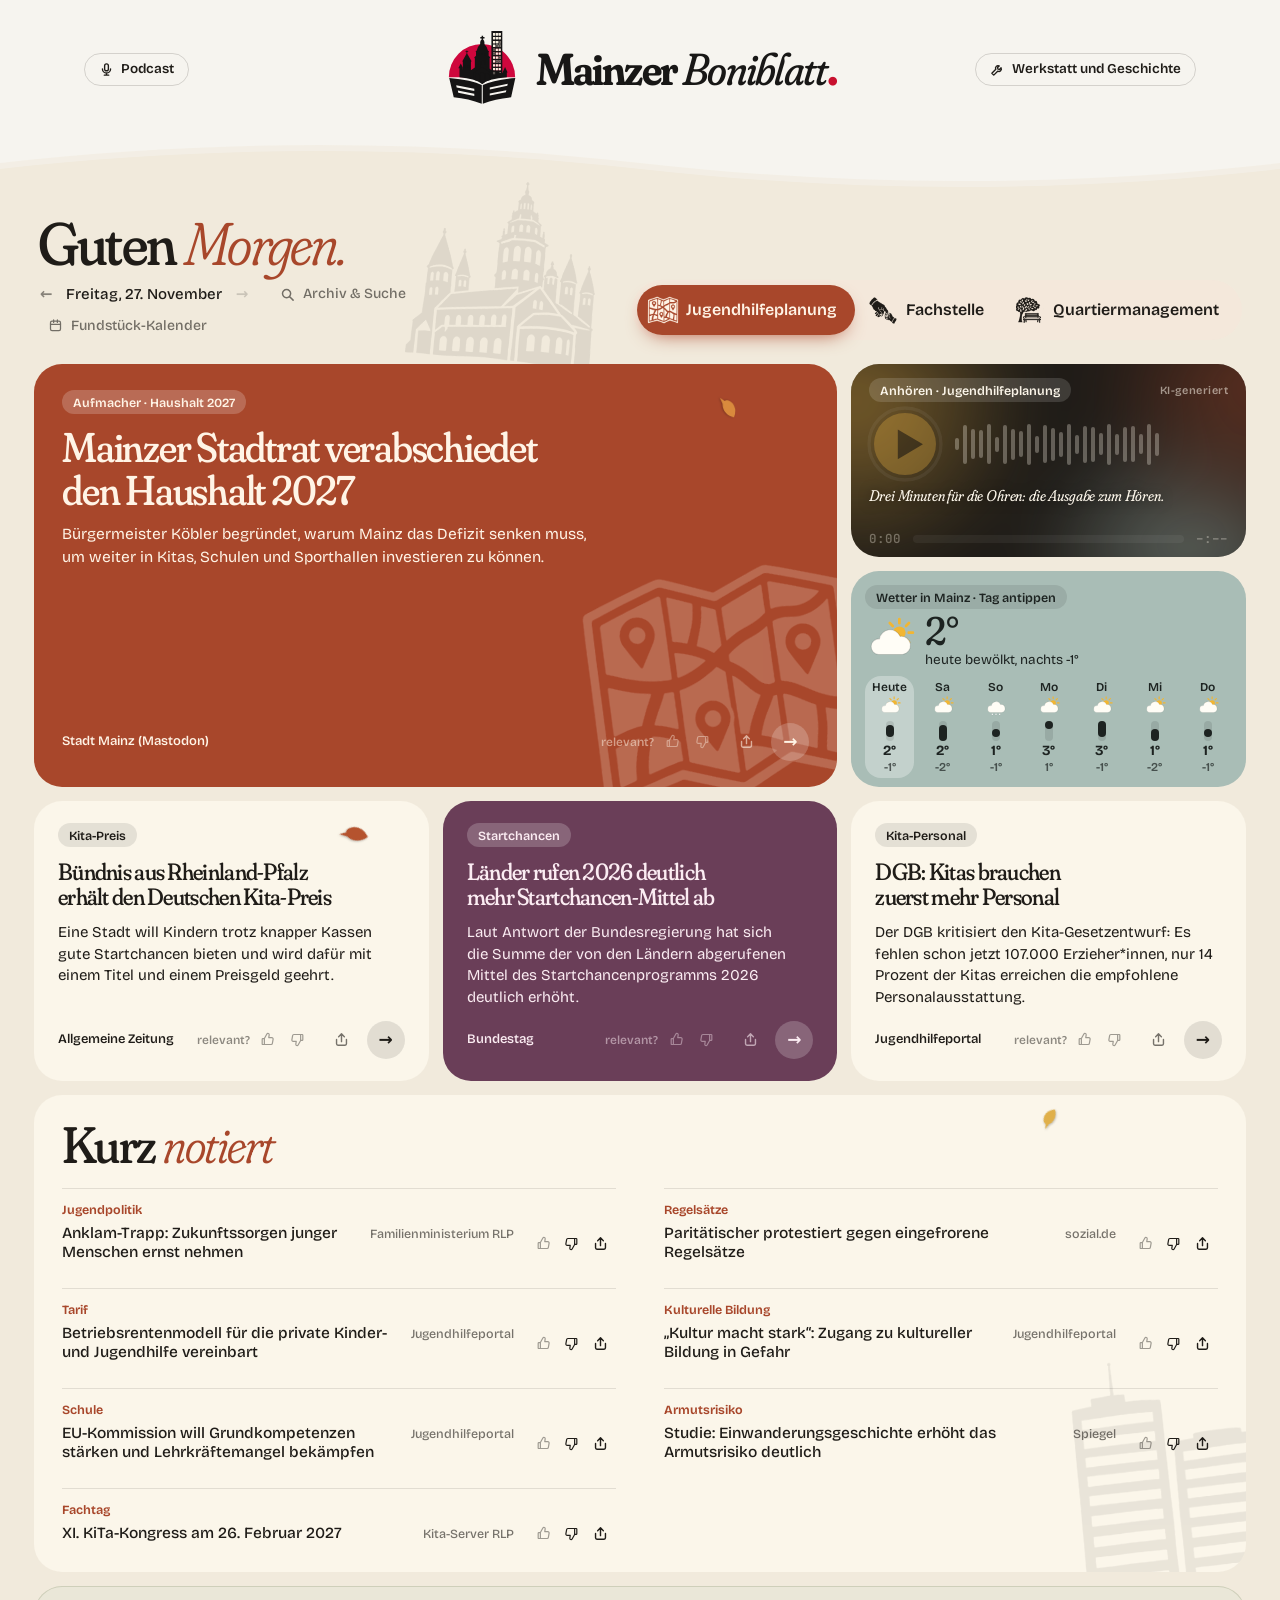
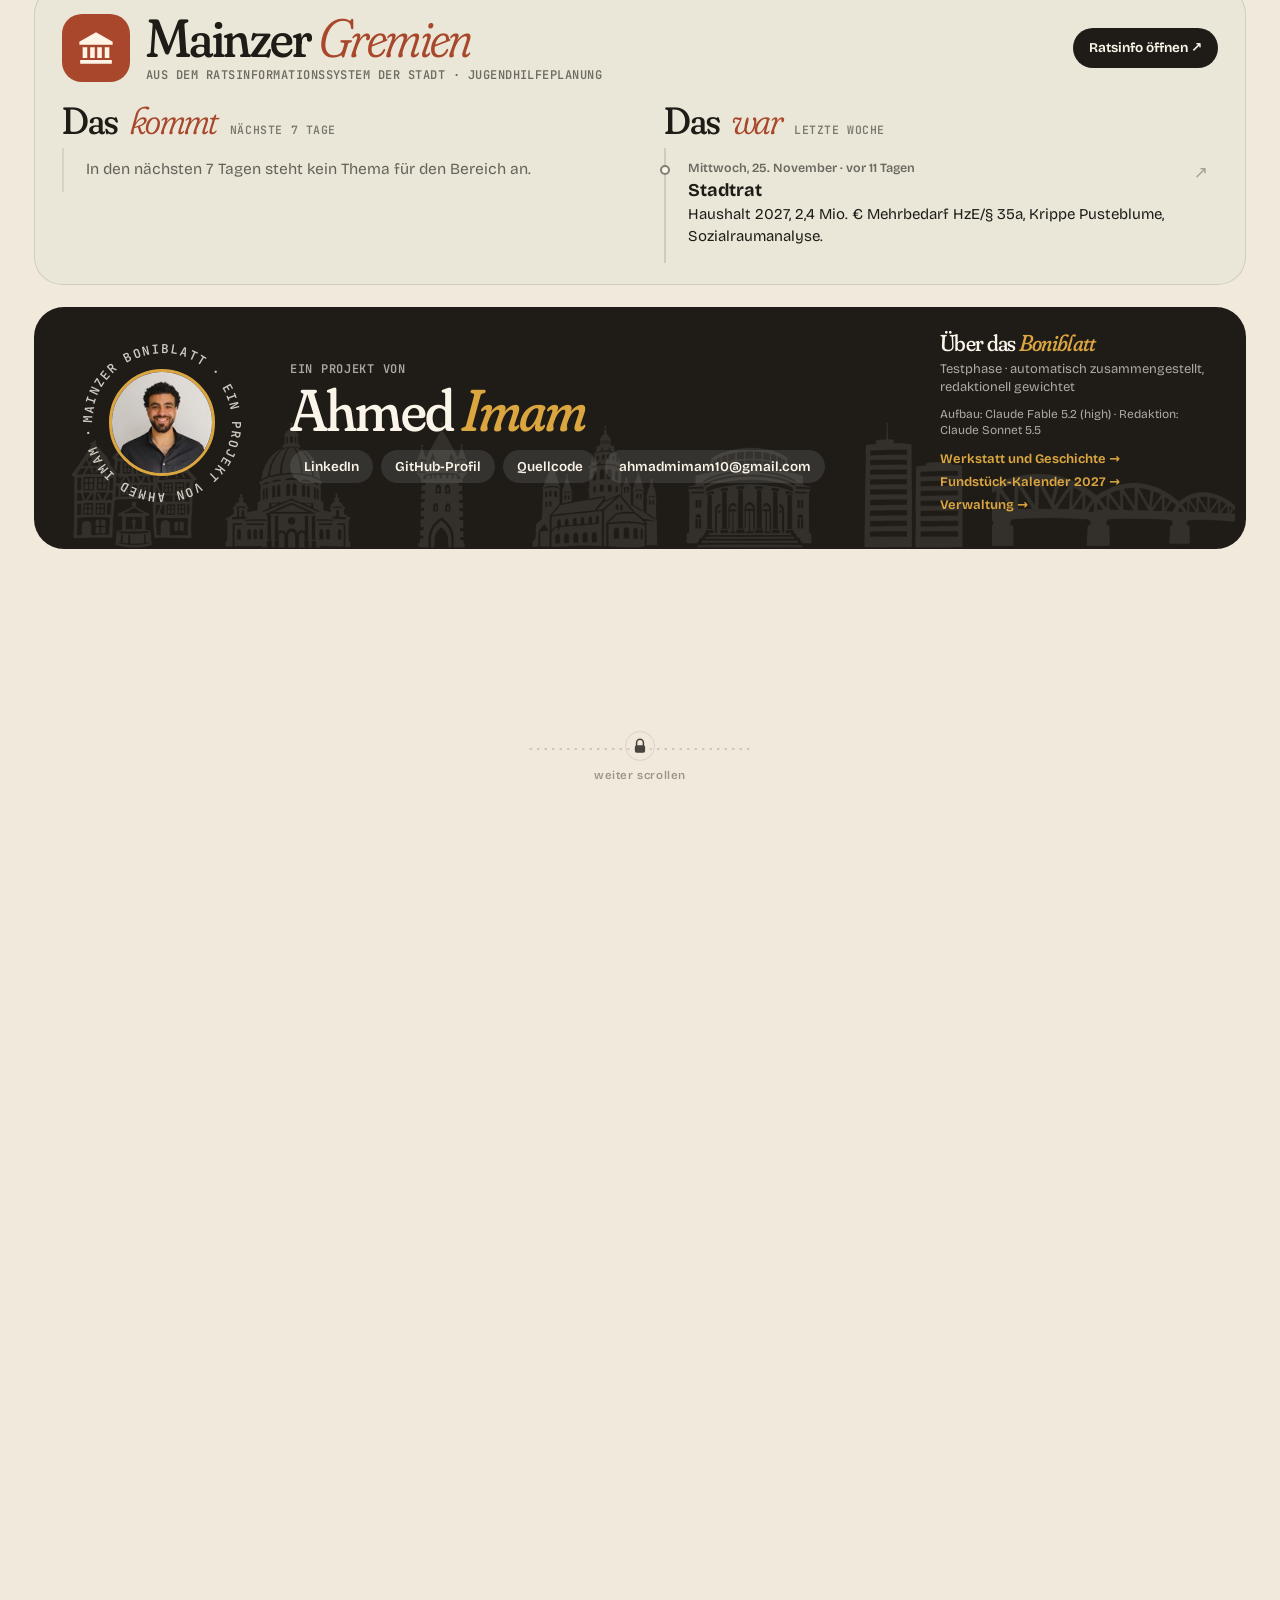
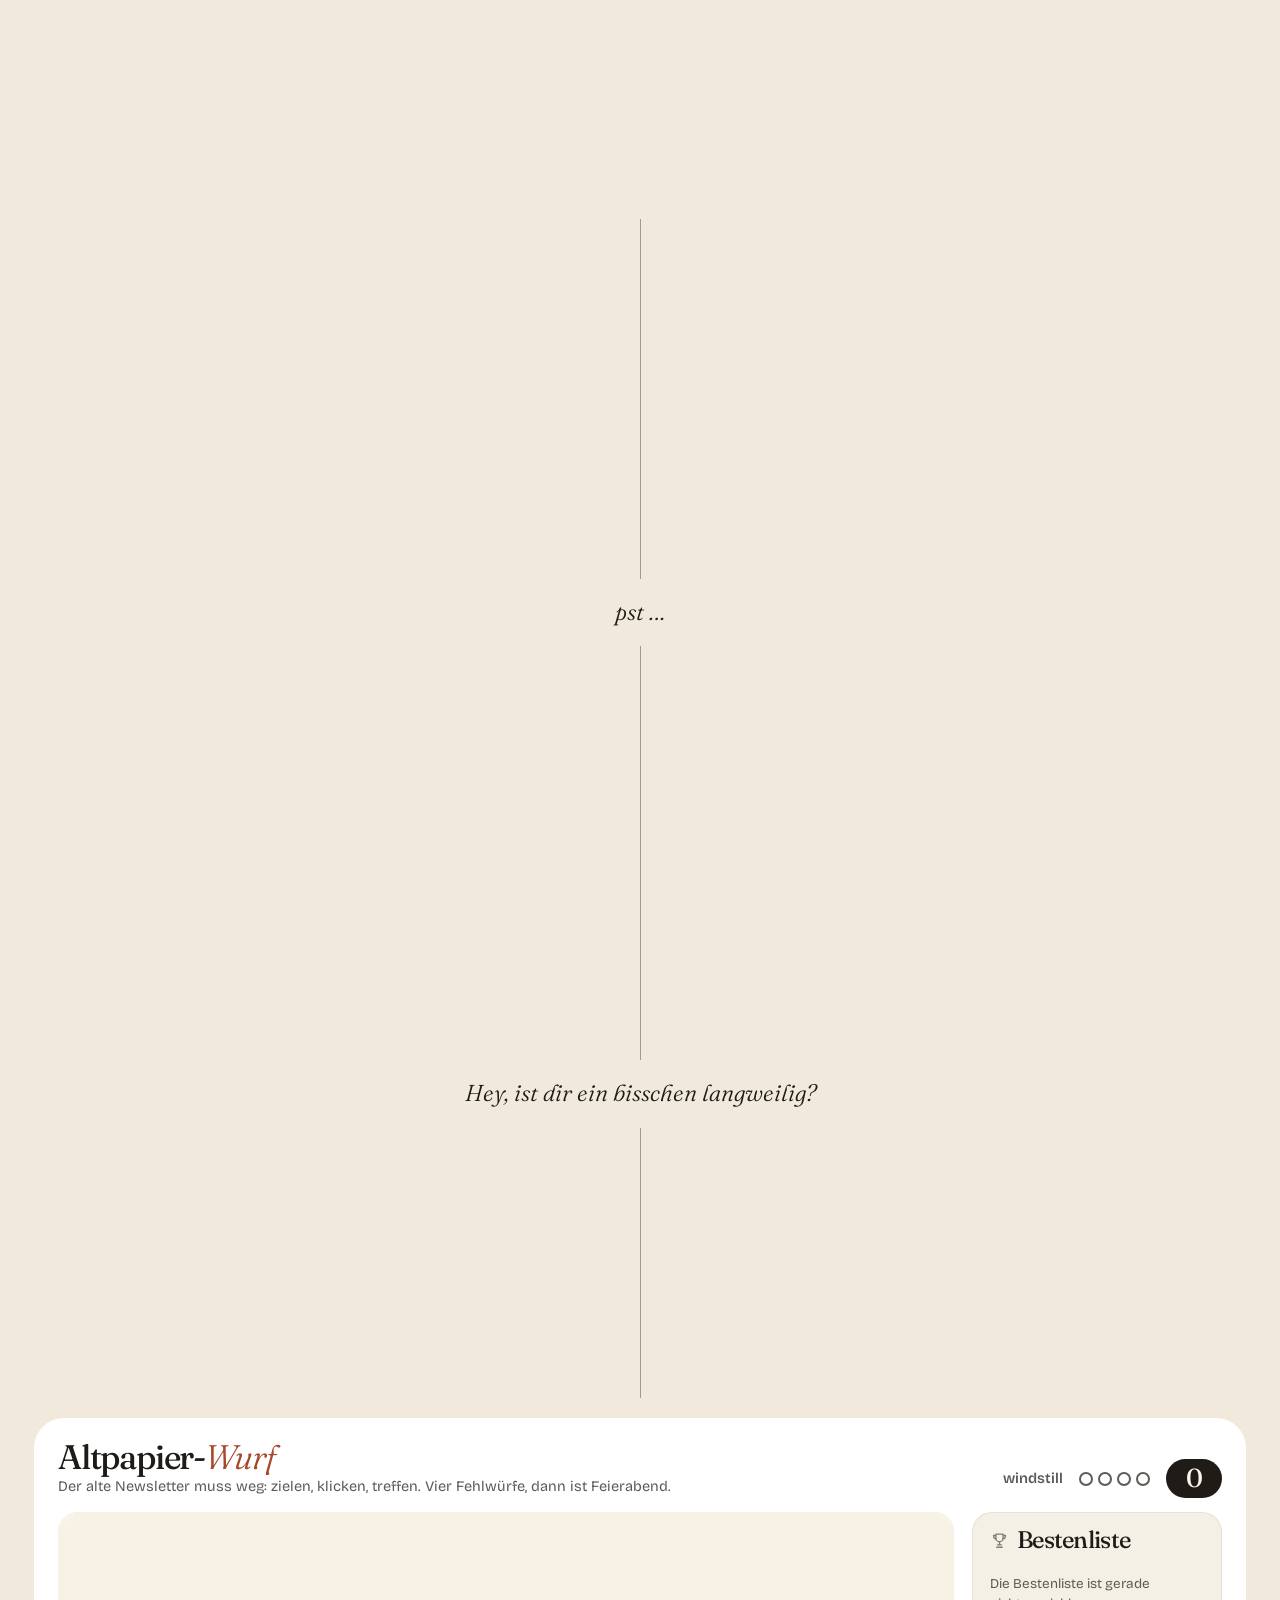
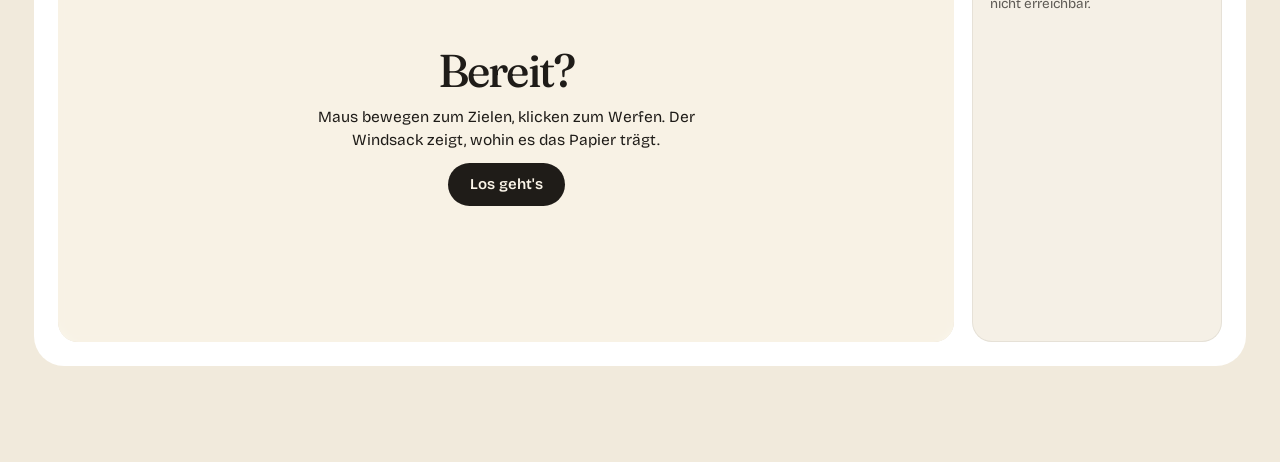
==== commit a9275d1c: "Tab-Symbol überarbeitet Co-Authored-By: Claude Fable 5.2 <noreply@anthropic.com>" ====
--- a/docs/index.html
+++ b/docs/index.html
@@ -9,14 +9,14 @@
 <meta property="og:description" content="Der werktägliche Morgenüberblick für Jugendhilfeplanung, Frühe Hilfen, Kinderschutz und Familienbildung sowie Quartiermanagement in Mainz.">
 <meta property="og:type" content="website">
 <meta name="theme-color" content="#f6f4ef">
-<link rel="icon" href="bilder/favicon.ico?v=3" sizes="32x32">
-<link rel="icon" href="bilder/favicon-hell.svg?v=3" type="image/svg+xml" id="favicon">
+<link rel="icon" href="bilder/favicon.ico?v=4" sizes="32x32">
+<link rel="icon" href="bilder/favicon-hell.svg?v=4" type="image/svg+xml" id="favicon">
 <script>
 /* Darstellung vor dem ersten Zeichnen setzen: Standard ist hell, dunkel nur nach eigener Wahl (localStorage „fachbrief.thema“) */
 try {
   if (localStorage.getItem("fachbrief.thema") === "dunkel") {
     document.documentElement.dataset.thema = "dunkel";
-    document.getElementById("favicon").href = "bilder/favicon-dunkel.svg?v=3";
+    document.getElementById("favicon").href = "bilder/favicon-dunkel.svg?v=4";
     document.querySelector('meta[name="theme-color"]').content = "#0e0d0c";
   }
 } catch (e) {}
